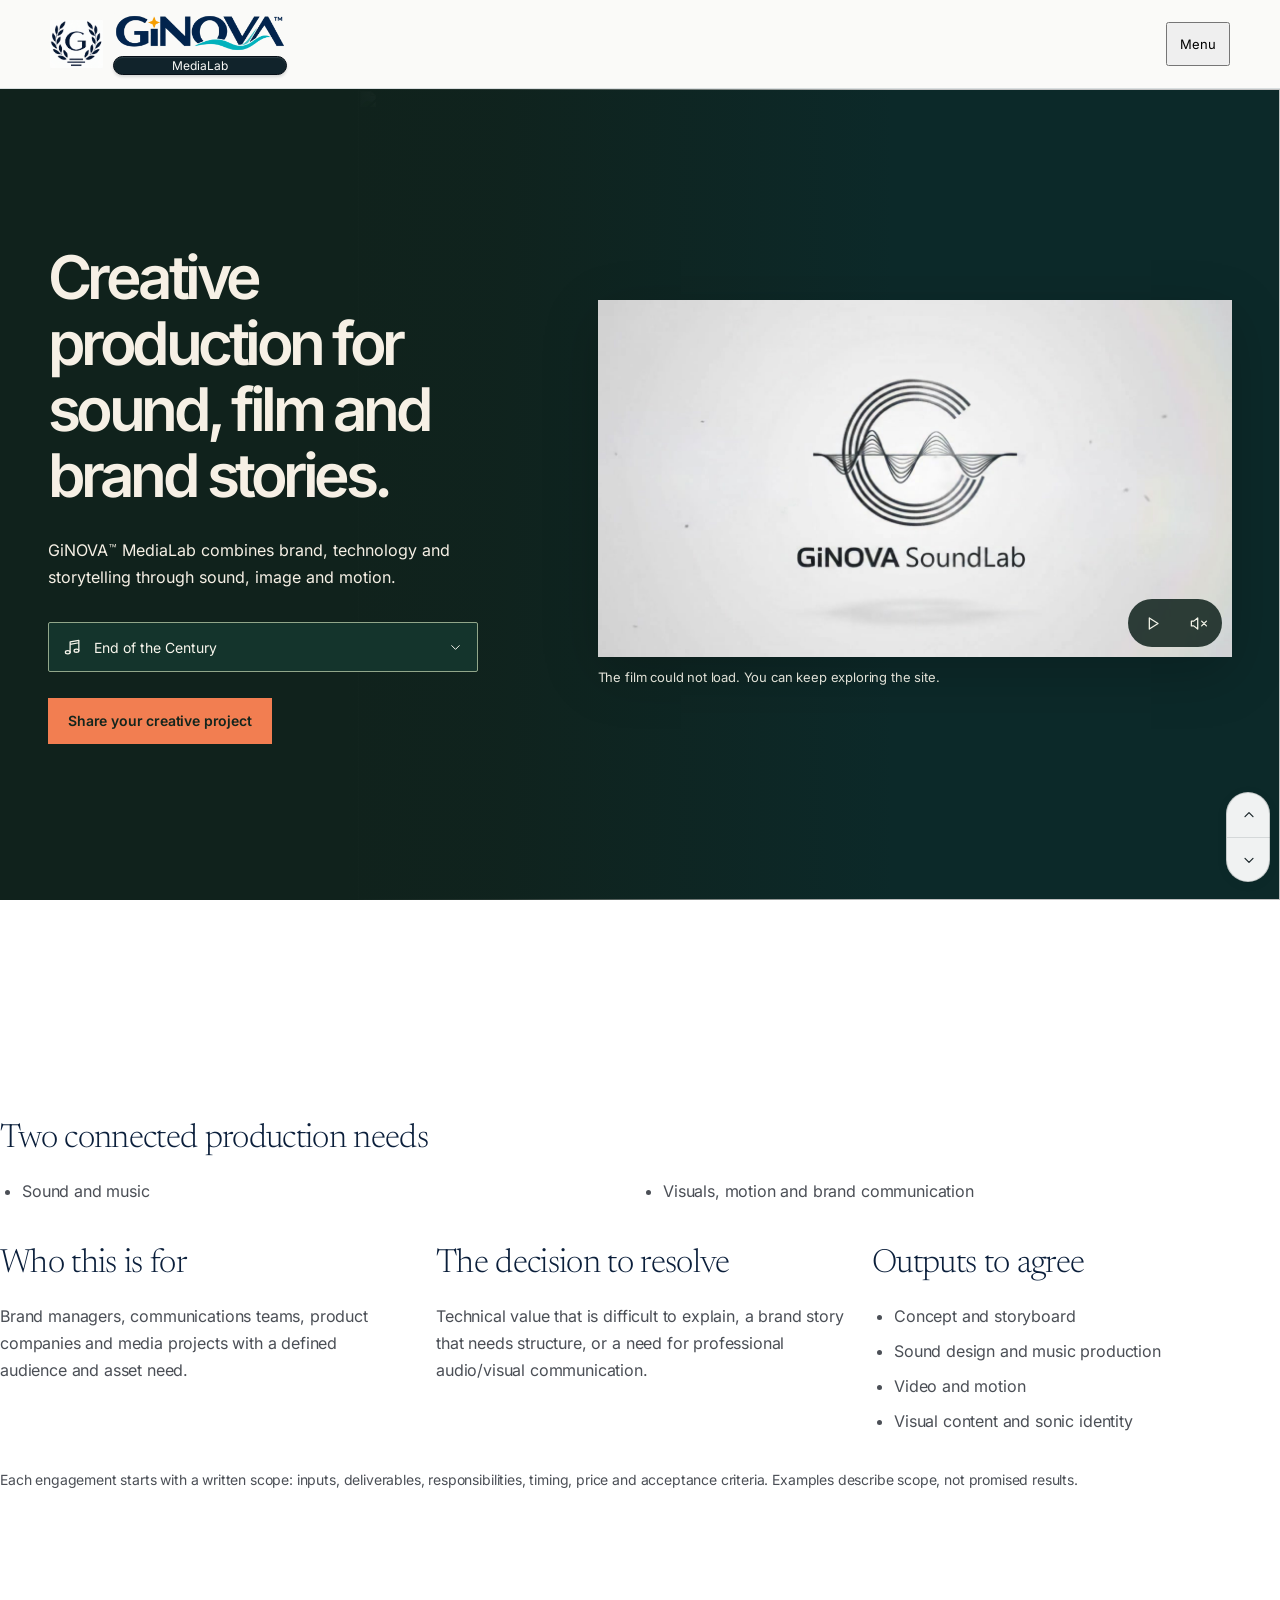
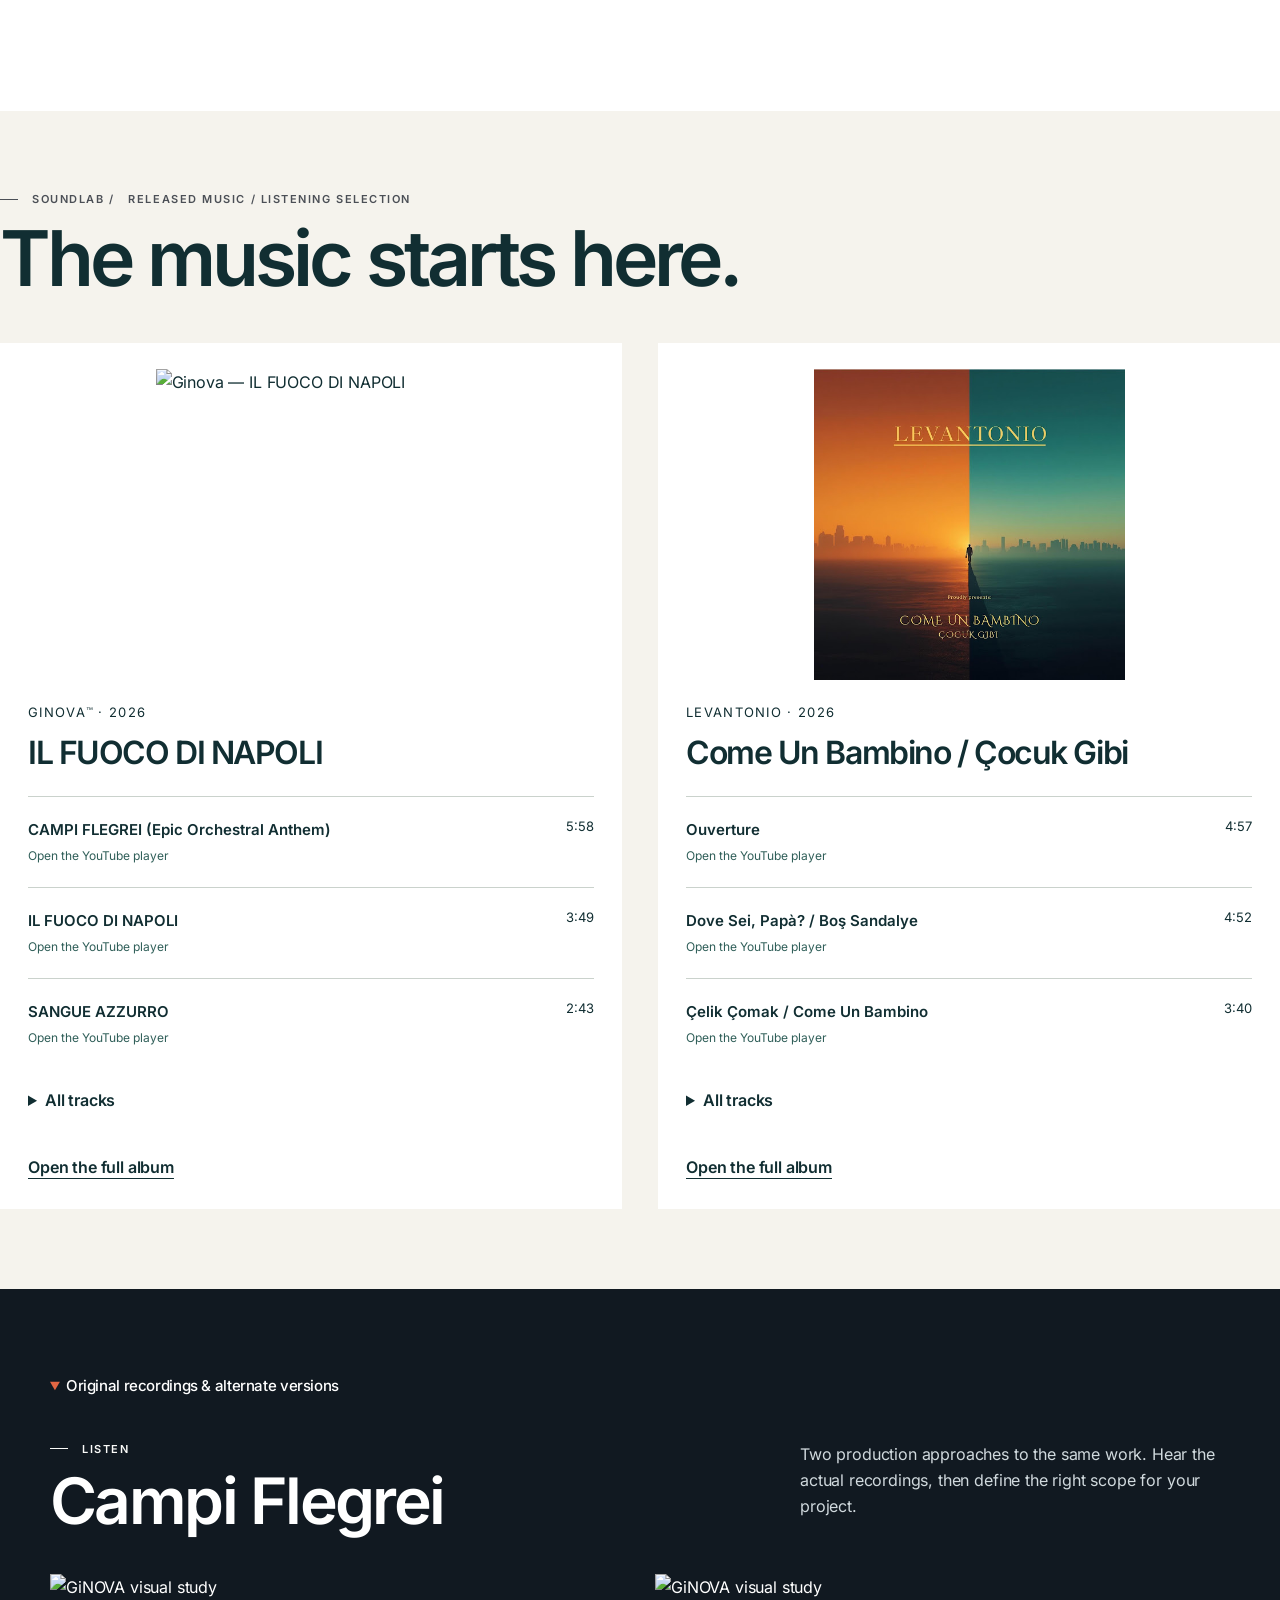
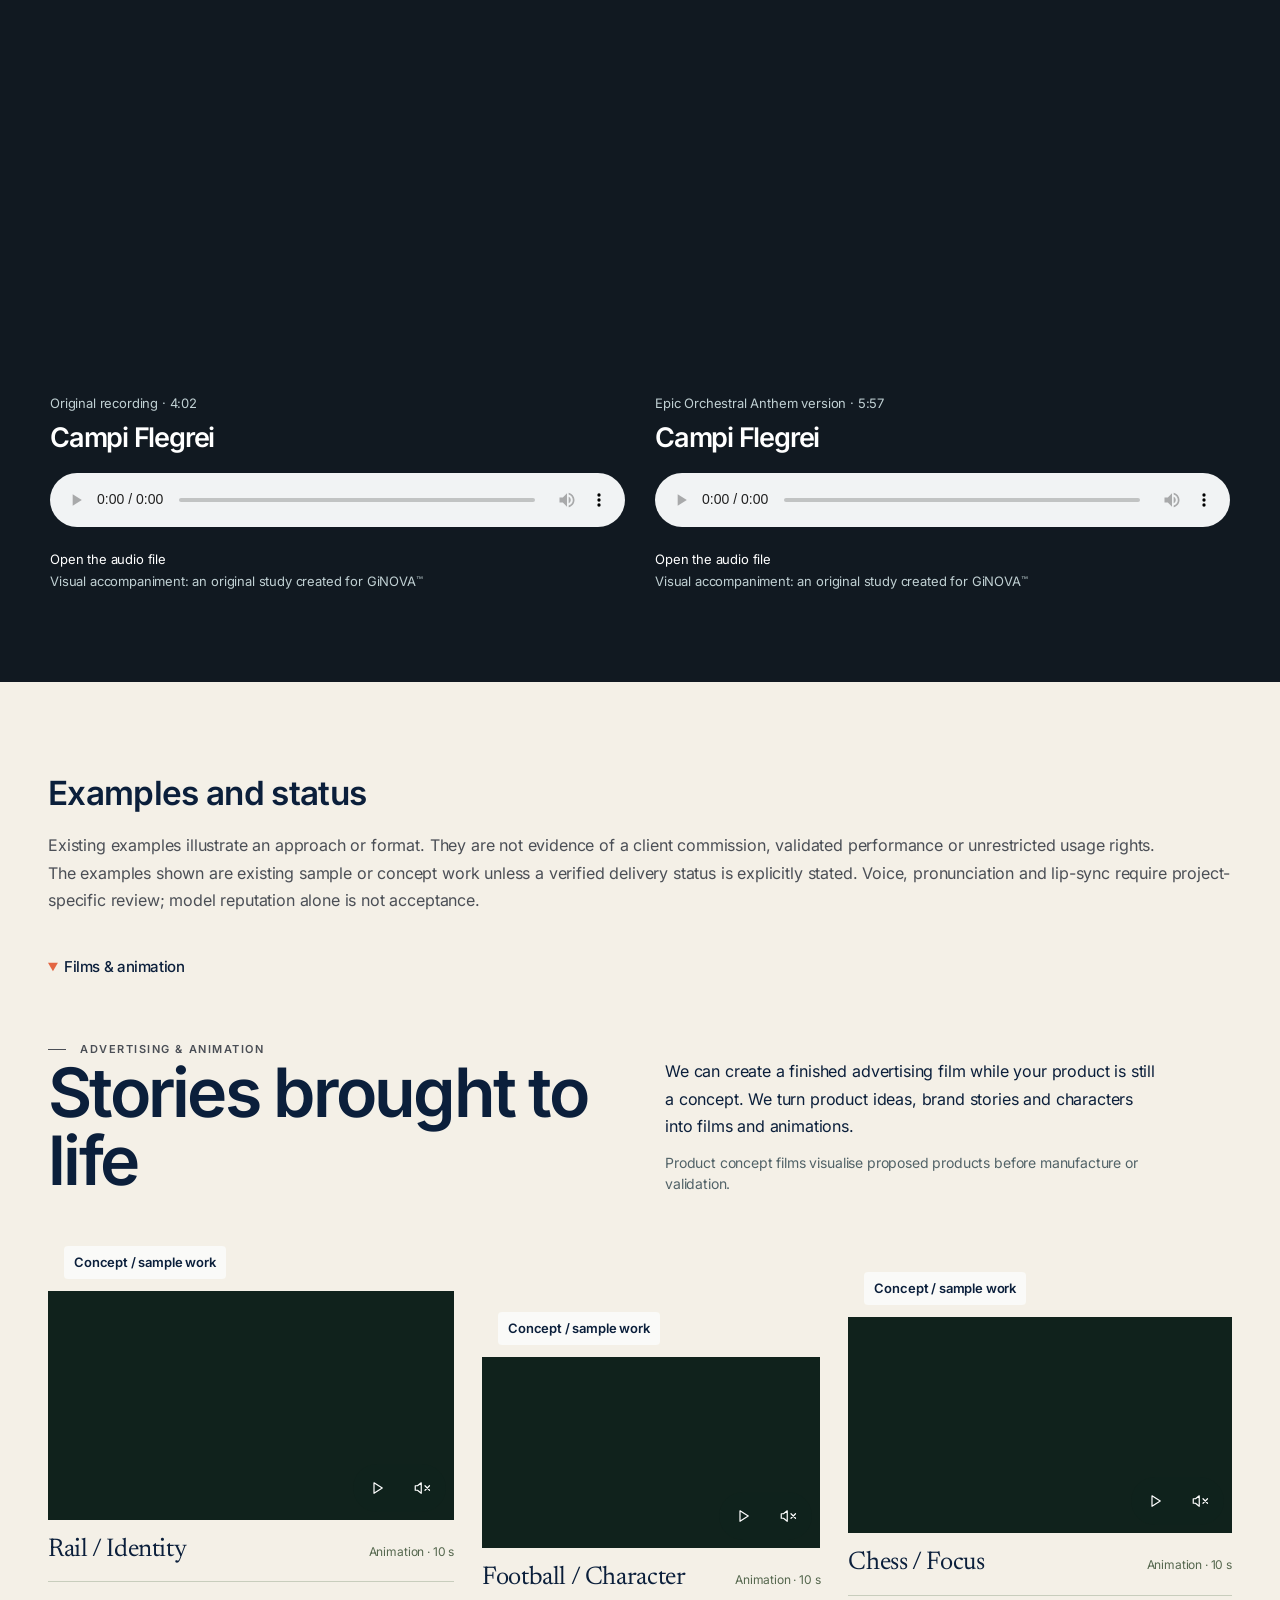
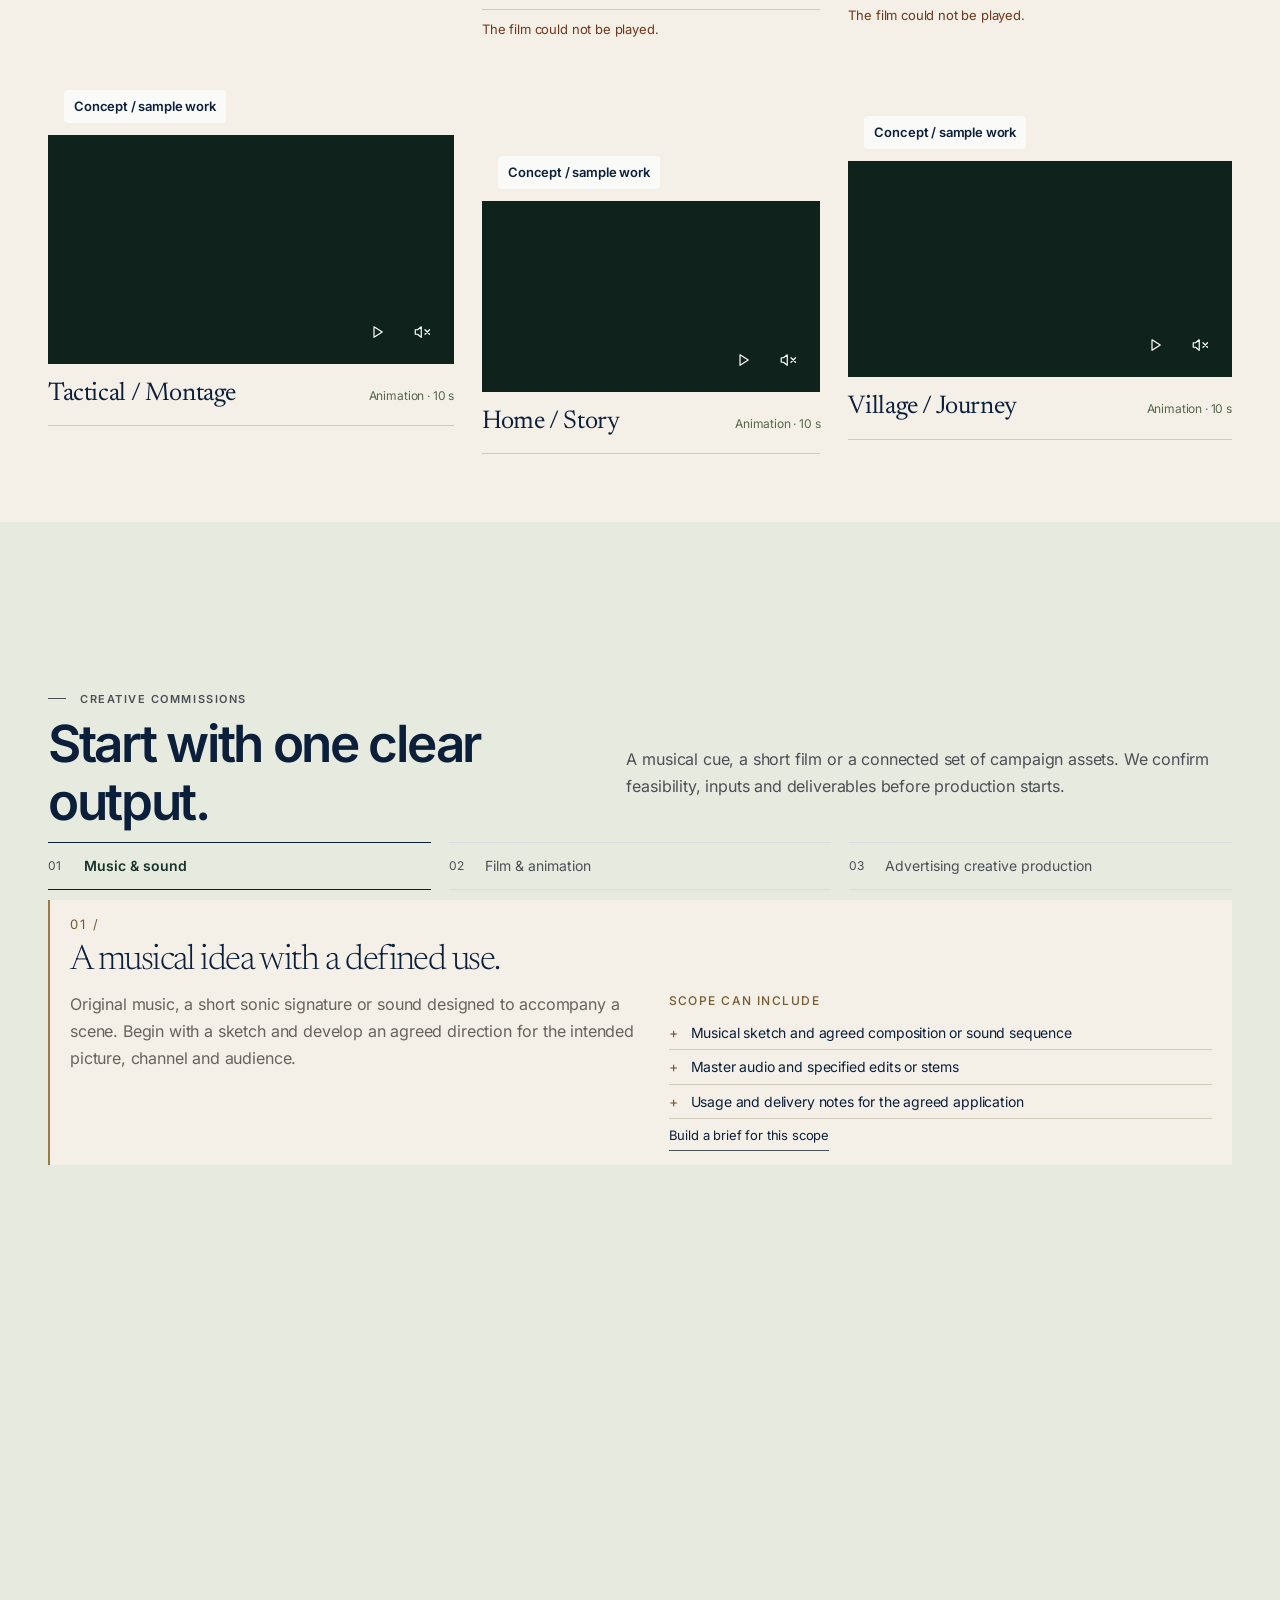
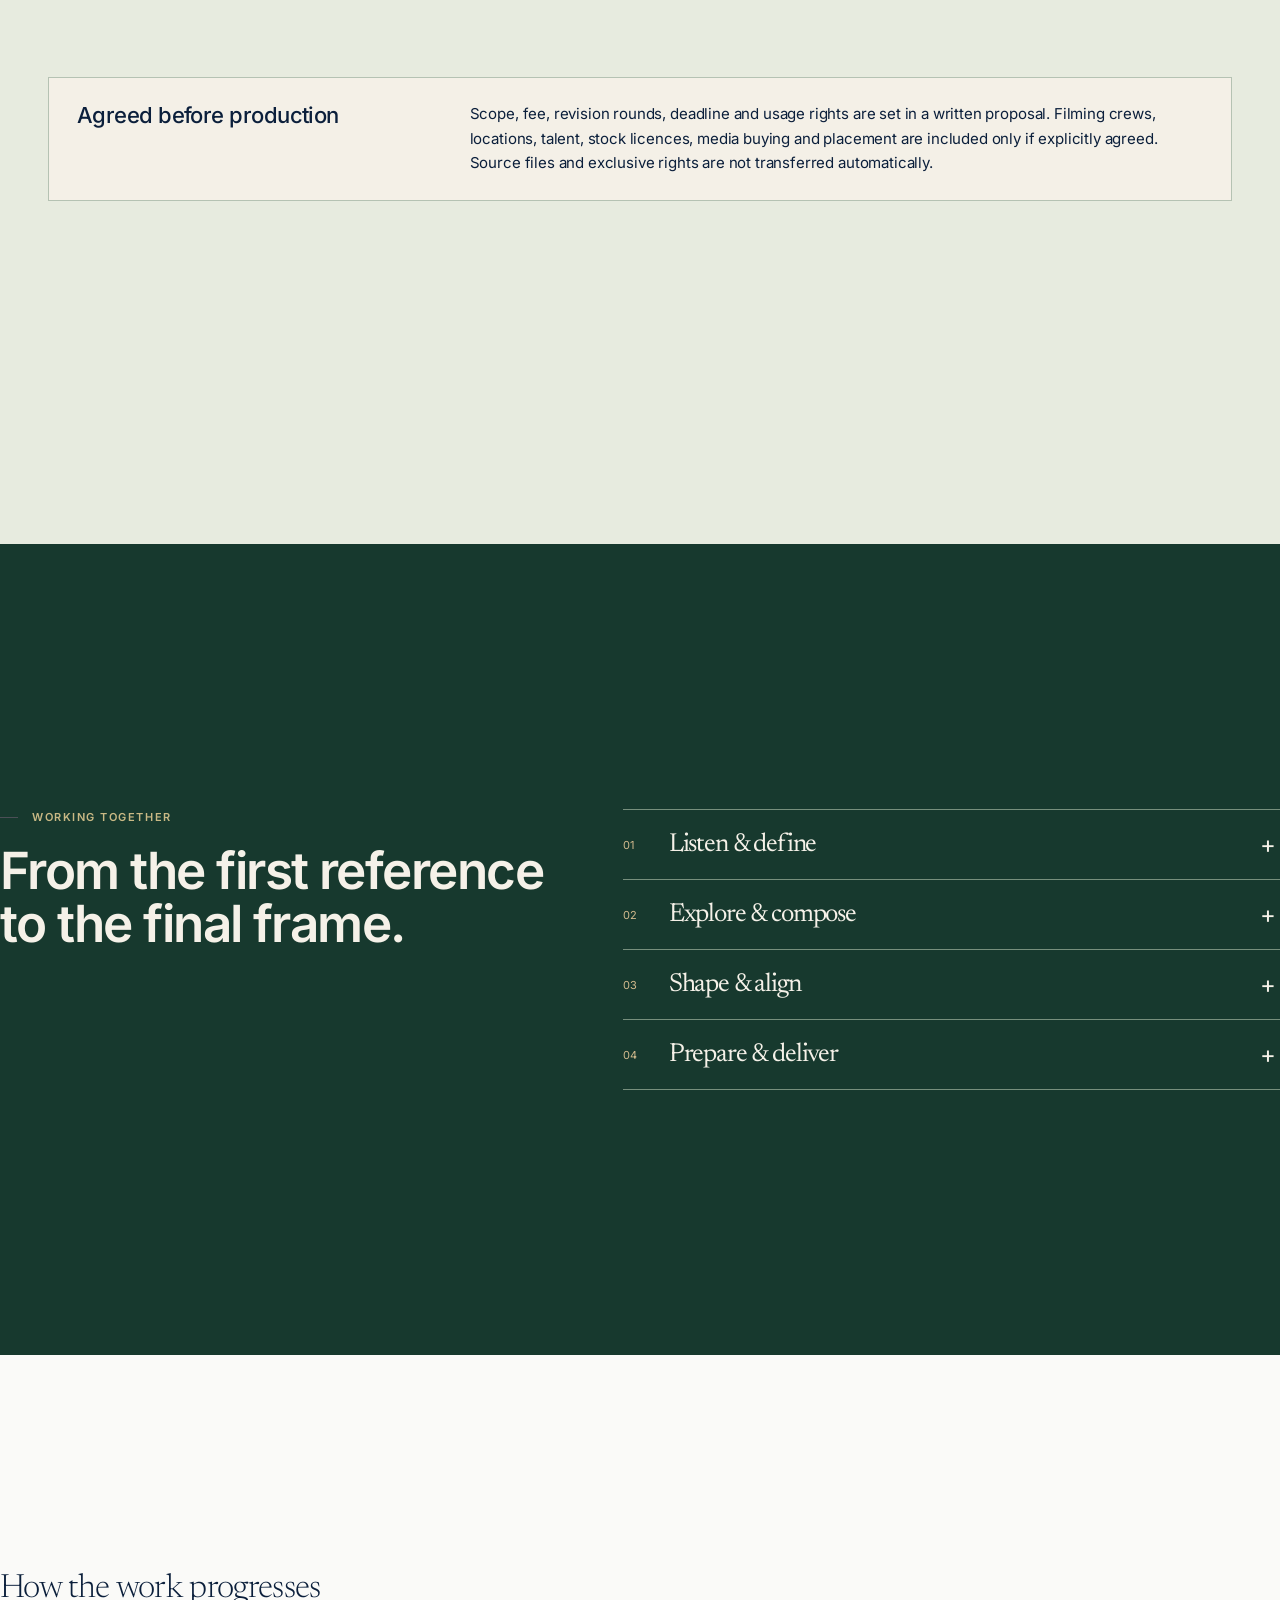
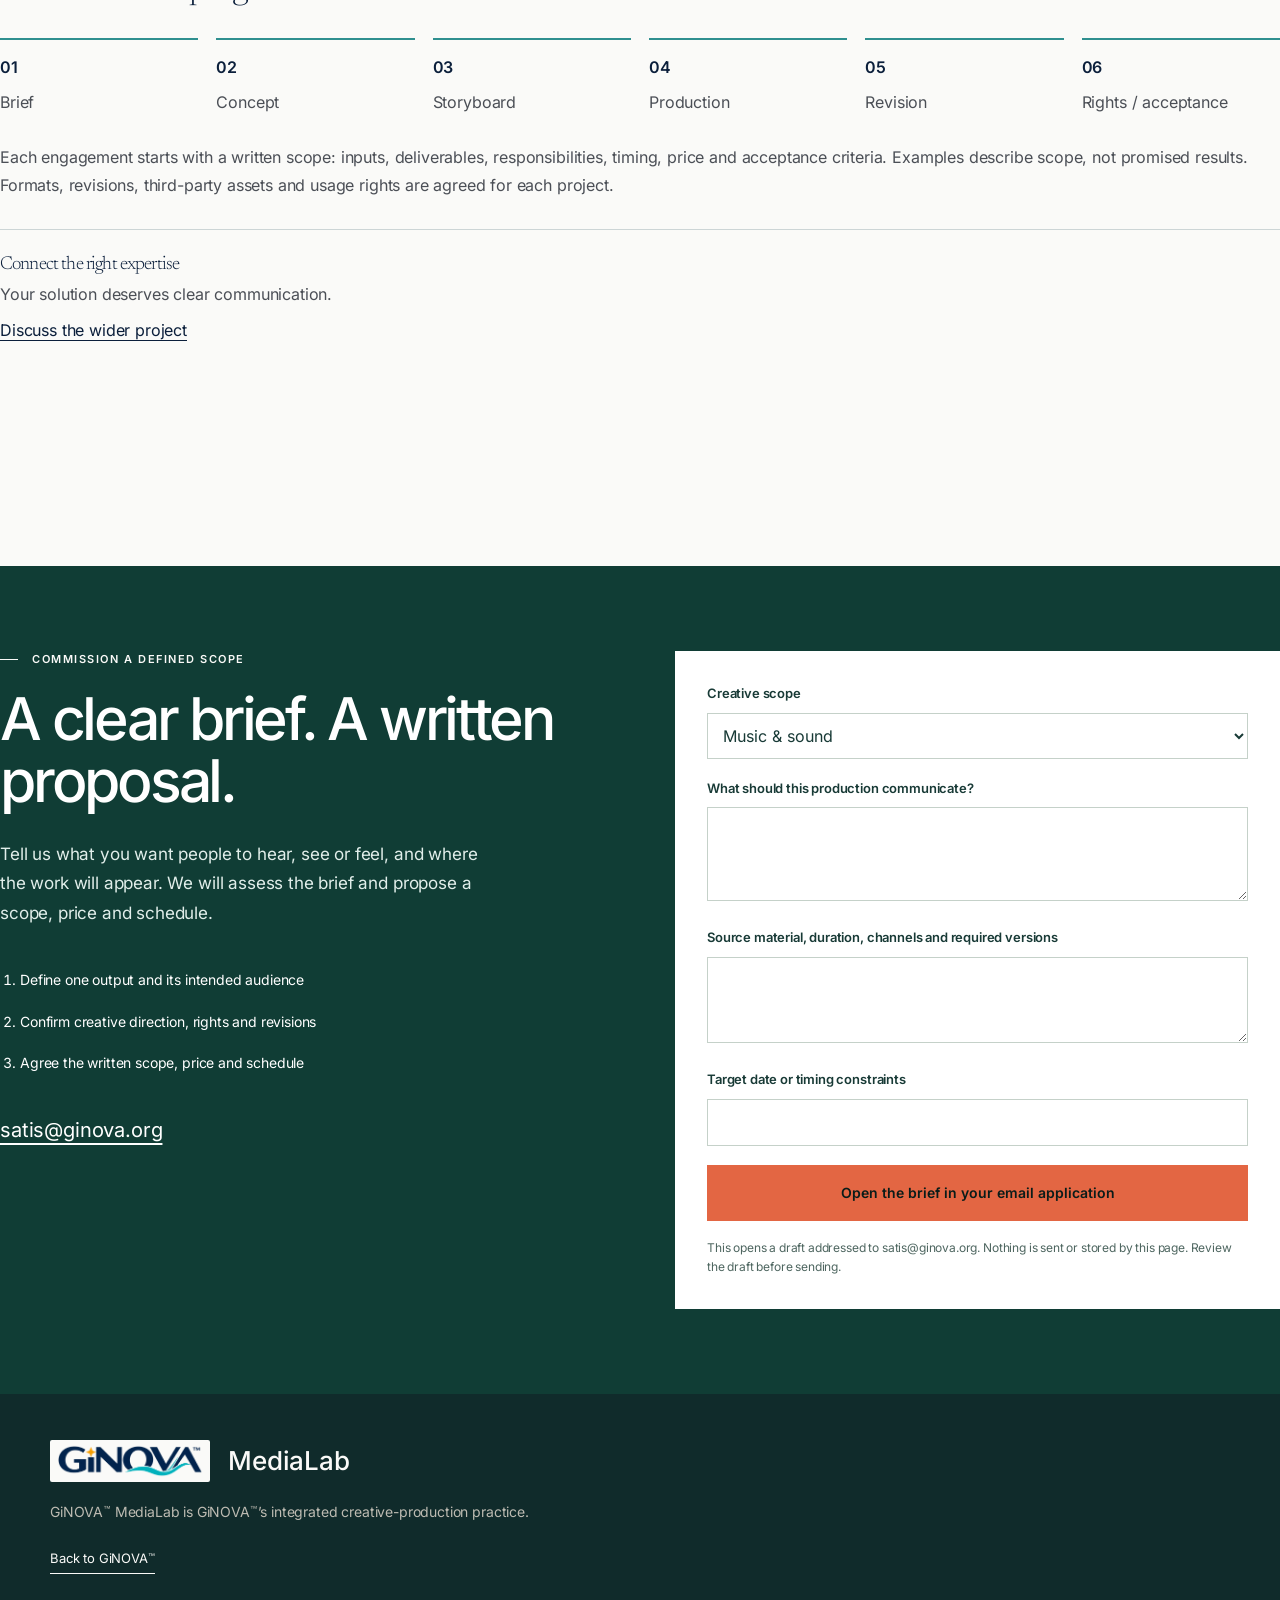
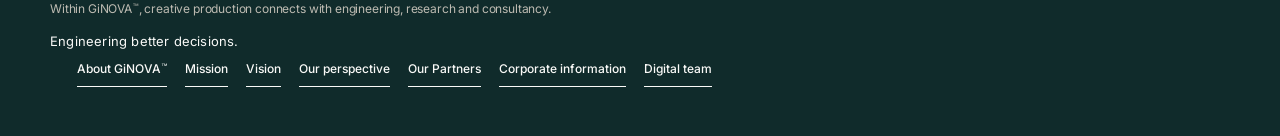
==== labs/medialab/index.html @ ac7d38fe "Add MediaLab labs/medialab" ====
<!doctype html>
<html lang="en"><head>

<meta charset="UTF-8">
<meta name="viewport" content="width=device-width, initial-scale=1.0">
<title>GiNOVA | Creative production for sound, film and brand stories.</title>
<meta name="description" content="GiNOVA MediaLab combines brand, technology and storytelling through sound, image and motion.">


<link rel="stylesheet" href="/assets/fonts/fonts.css">
<style>
:root{
  --ivory:#F3F0E8; --ink:#171817; --green:#17342C; --grey:#78756F;
  --stone:#D8D2C7; --bronze:#9A7A47;
  --serif:'Newsreader', Georgia, serif;
  --sans:'Inter', -apple-system, sans-serif;
  --maxw:1240px;
}
*{margin:0;padding:0;box-sizing:border-box}
html{scroll-behavior:smooth}
@media (prefers-reduced-motion: reduce){ html{scroll-behavior:auto} *,*::before,*::after{animation:none!important;transition:none!important} }
body{background:var(--ivory);color:var(--ink);font-family:var(--sans);font-size:16px;line-height:1.65;-webkit-font-smoothing:antialiased}
.wrap{max-width:var(--maxw);margin:0 auto;padding:0 6vw}
a{color:inherit;text-decoration:none}
::selection{background:var(--green);color:var(--ivory)}
.eyebrow{font-family:var(--sans);font-size:11px;letter-spacing:.22em;text-transform:uppercase;color:var(--bronze);font-weight:600;display:flex;align-items:center;gap:14px}
.eyebrow::before{content:"";width:28px;height:1px;background:var(--bronze)}
h1,h2,h3{font-family:var(--serif);font-weight:300;letter-spacing:-.01em}
h2{font-size:clamp(30px,4vw,46px);line-height:1.12;margin:18px 0 14px}
.lead{color:var(--grey);max-width:62ch;font-size:17px}
button{font-family:var(--sans);cursor:pointer}
:focus-visible{outline:2px solid var(--bronze);outline-offset:3px}
section{padding:104px 0}
@media(max-width:760px){section{padding:64px 0}}

/* header */
header{position:sticky;top:0;z-index:50;background:rgba(243,240,232,.92);backdrop-filter:blur(10px);border-bottom:1px solid var(--stone)}
.nav{display:flex;align-items:center;justify-content:space-between;height:76px}
.brand{display:flex;align-items:center;gap:14px}
.brand img{height:44px;width:auto}
.brand .bname{font-family:var(--serif);font-size:23px;font-weight:500;letter-spacing:.02em}
.brand .bdesc{font-size:10px;letter-spacing:.2em;text-transform:uppercase;color:var(--grey);display:block;margin-top:1px}
.navlinks{display:flex;gap:30px;align-items:center}
.navlinks a{font-size:13.5px;font-weight:450;color:var(--ink);letter-spacing:.01em;padding:4px 0;border-bottom:1px solid transparent;transition:border-color .2s}
.navlinks a:hover{border-color:var(--bronze)}
.langs{display:flex;gap:2px;border:1px solid var(--stone);border-radius:2px;overflow:hidden;margin-left:8px}
.langs button{font-size:11px;letter-spacing:.08em;padding:6px 9px;background:transparent;border:none;color:var(--grey)}
.langs button[aria-pressed="true"]{background:var(--green);color:var(--ivory)}
.cta{background:var(--green);color:var(--ivory);border:none;padding:12px 22px;font-size:13.5px;font-weight:500;letter-spacing:.02em;border-radius:2px;transition:background .2s}
.cta:hover{background:#0f241e}
.cta.ghost{background:transparent;color:var(--ink);border:1px solid var(--ink)}
.cta.ghost:hover{background:var(--ink);color:var(--ivory)}
@media(max-width:1080px){.navlinks a{display:none}.navlinks .langs button{display:block}}

/* hero */
.hero{padding:110px 0 120px}
.hero .wrap{display:grid;grid-template-columns:minmax(0,7fr) minmax(0,5fr);gap:6vw;align-items:center}
.hero h1{font-size:clamp(44px,6vw,78px);line-height:1.04;font-weight:250}
.hero h1 em{font-style:italic;font-weight:300;color:var(--green)}
.hero .lead{margin:26px 0 38px}
.heroctas{display:flex;gap:14px;flex-wrap:wrap}
.field-wrap{position:relative}
.field-wrap svg{width:100%;height:auto;display:block}
.fcap{font-size:11px;letter-spacing:.14em;text-transform:uppercase;color:var(--grey);margin-top:16px;text-align:right}
@media(max-width:900px){.hero .wrap{grid-template-columns:1fr}.field-wrap{max-width:440px}}

/* situations */
.situ{border-top:1px solid var(--stone)}
.chips{display:flex;flex-wrap:wrap;gap:10px;margin:34px 0 0}
.chip{border:1px solid var(--stone);background:transparent;color:var(--ink);padding:11px 18px;font-size:13.5px;border-radius:2px;transition:all .2s}
.chip:hover{border-color:var(--green)}
.chip[aria-pressed="true"]{background:var(--green);color:var(--ivory);border-color:var(--green)}
.situ-panel{margin-top:44px;border:1px solid var(--stone);background:#fbf9f4;padding:44px 46px;display:none;grid-template-columns:repeat(2,1fr);gap:36px 56px;border-radius:2px}
.situ-panel.open{display:grid}
.sp-item .k{font-size:11px;letter-spacing:.18em;text-transform:uppercase;color:var(--bronze);font-weight:600;margin-bottom:8px}
.sp-item .v{font-family:var(--serif);font-size:19px;line-height:1.4;font-weight:400}
.sp-foot{grid-column:1/-1;display:flex;justify-content:space-between;align-items:center;border-top:1px solid var(--stone);padding-top:26px;gap:20px;flex-wrap:wrap}
.sp-sku{font-size:13px;color:var(--grey)}
.sp-sku strong{color:var(--ink);font-weight:600}
@media(max-width:760px){.situ-panel{grid-template-columns:1fr;padding:30px}}

/* decision path */
.path-sec{background:var(--green);color:var(--ivory)}
.path-sec .eyebrow{color:var(--stone)}
.path-sec .eyebrow::before{background:var(--bronze)}
.path-sec .lead{color:#b9c3bd}
.path-track{margin:70px 0 0;position:relative}
.path-line{position:absolute;top:9px;left:0;right:0;height:1px;background:rgba(243,240,232,.25)}
.path-line-fill{position:absolute;top:9px;left:0;height:1px;background:var(--bronze);width:0;transition:width .5s ease}
.path-nodes{display:flex;justify-content:space-between;position:relative}
.pnode{background:none;border:none;display:flex;flex-direction:column;align-items:center;gap:14px;color:var(--stone);flex:1}
.pnode .dot{width:19px;height:19px;border-radius:50%;border:1px solid rgba(243,240,232,.5);background:var(--green);transition:all .25s;position:relative}
.pnode[aria-pressed="true"] .dot{background:var(--bronze);border-color:var(--bronze);box-shadow:0 0 0 6px rgba(154,122,71,.18)}
.pnode .plabel{font-size:12px;letter-spacing:.06em;text-align:center}
.pnode[aria-pressed="true"] .plabel{color:var(--ivory)}
.path-detail{margin-top:56px;min-height:130px;max-width:720px}
.path-detail .pd-title{font-family:var(--serif);font-size:30px;font-weight:300;margin-bottom:12px}
.path-detail .pd-title span{color:var(--bronze);font-size:15px;font-family:var(--sans);letter-spacing:.15em;vertical-align:middle;margin-right:16px}
.path-detail p{color:#c6cec9;max-width:60ch}
@media(max-width:860px){
 .path-nodes{flex-direction:column;align-items:flex-start;gap:4px}
 .path-line,.path-line-fill{display:none}
 .pnode{flex-direction:row;padding:8px 0}
 .pnode .plabel{text-align:left}
}

/* products */
.prods{display:grid;grid-template-columns:repeat(2,1fr);gap:1px;background:var(--stone);border:1px solid var(--stone);margin-top:54px}
.prod{background:var(--ivory);padding:46px 44px;display:flex;flex-direction:column;gap:14px;transition:background .25s}
.prod:hover{background:#fbf9f4}
.prod .sku{font-size:11px;letter-spacing:.2em;color:var(--bronze);font-weight:600}
.prod h3{font-size:27px;font-weight:350;line-height:1.2}
.prod p{color:var(--grey);font-size:15px;flex:1}
.prod a{font-size:13px;font-weight:500;letter-spacing:.04em;border-bottom:1px solid var(--bronze);width:max-content;padding-bottom:2px}
@media(max-width:760px){.prods{grid-template-columns:1fr}}

/* evidence + compare */
.split{display:grid;grid-template-columns:5fr 7fr;gap:6vw;align-items:start}
@media(max-width:860px){.split{grid-template-columns:1fr}}
.evlist{display:grid;gap:0;margin-top:10px}
.evrow{display:grid;grid-template-columns:44px 1fr;gap:18px;padding:20px 0;border-bottom:1px solid var(--stone);align-items:baseline}
.evrow .n{font-family:var(--serif);font-style:italic;color:var(--bronze);font-size:19px}
.evrow .t{font-weight:500;font-size:15px}
.evrow .d{color:var(--grey);font-size:14px;margin-top:3px}

.cmp{background:#EDE9DF;border-top:1px solid var(--stone);border-bottom:1px solid var(--stone)}
.cmp-grid{display:grid;grid-template-columns:1fr 1fr;gap:1px;background:var(--stone);border:1px solid var(--stone);margin-top:54px}
.cmp-col{background:var(--ivory);padding:44px}
.cmp-col.g{background:var(--green);color:var(--ivory)}
.cmp-col h3{font-size:22px;font-weight:400;margin-bottom:22px}
.cmp-col ul{list-style:none}
.cmp-col li{padding:11px 0;border-bottom:1px solid var(--stone);font-size:14.5px;color:var(--grey)}
.cmp-col.g li{border-color:rgba(243,240,232,.15);color:#c6cec9}
.cmp-col li:last-child{border:none}
@media(max-width:760px){.cmp-grid{grid-template-columns:1fr}}

/* founder */
.founder .split{align-items:center}
.fcard{border:1px solid var(--stone);padding:44px;background:#fbf9f4;border-radius:2px}
.fcard .fname{font-family:var(--serif);font-size:30px;font-weight:350}
.fcard .frole{color:var(--bronze);font-size:12px;letter-spacing:.18em;text-transform:uppercase;font-weight:600;margin:6px 0 22px}
.fcard .fline{font-size:14px;color:var(--grey);padding:9px 0;border-top:1px solid var(--stone)}
.fcard .fline strong{color:var(--ink);font-weight:500}

/* intake */
.start{background:var(--ivory)}
.intake{margin-top:50px;border:1px solid var(--stone);background:#fbf9f4;border-radius:2px;overflow:hidden}
.intake-head{display:flex;justify-content:space-between;align-items:center;padding:22px 40px;border-bottom:1px solid var(--stone);flex-wrap:wrap;gap:10px}
.steps{display:flex;gap:26px}
.step{font-size:12px;letter-spacing:.1em;color:var(--grey);display:flex;gap:9px;align-items:center}
.step .sn{width:22px;height:22px;border:1px solid var(--stone);border-radius:50%;display:grid;place-items:center;font-size:11px}
.step.on{color:var(--ink)}
.step.on .sn{background:var(--green);color:var(--ivory);border-color:var(--green)}
.intake-body{padding:40px}
.fgrid{display:grid;grid-template-columns:1fr 1fr;gap:22px 26px}
.fitem{display:flex;flex-direction:column;gap:7px}
.fitem.full{grid-column:1/-1}
.fitem label{font-size:12px;letter-spacing:.08em;font-weight:500;color:var(--ink)}
.fitem input,.fitem select,.fitem textarea{font-family:var(--sans);font-size:14.5px;padding:12px 14px;border:1px solid var(--stone);background:var(--ivory);border-radius:2px;color:var(--ink)}
.fitem textarea{min-height:96px;resize:vertical}
.fitem input:focus,.fitem select:focus,.fitem textarea:focus{outline:none;border-color:var(--green)}
.fnote{grid-column:1/-1;font-size:12.5px;color:var(--grey);border-left:2px solid var(--bronze);padding-left:14px}
.intake-foot{display:flex;justify-content:space-between;align-items:center;padding:24px 40px;border-top:1px solid var(--stone);gap:12px;flex-wrap:wrap}
.snap{padding:56px 46px;text-align:left;display:none}
.snap.open{display:block}
.snap .ref{font-size:11px;letter-spacing:.2em;color:var(--bronze);font-weight:600;text-transform:uppercase}
.snap h3{font-family:var(--serif);font-size:32px;font-weight:300;margin:14px 0 8px}
.snap p{color:var(--grey);max-width:60ch}
.snapgrid{display:grid;grid-template-columns:repeat(3,1fr);gap:1px;background:var(--stone);border:1px solid var(--stone);margin:34px 0}
.snapcell{background:var(--ivory);padding:20px}
.snapcell .k{font-size:10.5px;letter-spacing:.16em;text-transform:uppercase;color:var(--grey);margin-bottom:6px}
.snapcell .v{font-family:var(--serif);font-size:18px}
@media(max-width:760px){.fgrid{grid-template-columns:1fr}.snapgrid{grid-template-columns:1fr}.intake-body,.intake-head,.intake-foot{padding-left:22px;padding-right:22px}}

/* footer */
footer{background:var(--green);color:var(--ivory);padding:78px 0 44px}
.fgridft{display:grid;grid-template-columns:2fr 1fr 1fr 1fr;gap:48px}
footer .brand img{height:56px;opacity:.95}
footer .motto{font-family:var(--serif);font-style:italic;font-size:16px;color:#b9c3bd;margin-top:18px}
footer h4{font-size:11px;letter-spacing:.2em;text-transform:uppercase;color:var(--bronze);margin-bottom:16px;font-weight:600}
footer ul{list-style:none}
footer li{margin:9px 0}
footer li a{font-size:13.5px;color:#c6cec9;transition:color .2s}
footer li a:hover{color:var(--ivory)}
.fbottom{border-top:1px solid rgba(243,240,232,.15);margin-top:60px;padding-top:24px;display:flex;justify-content:space-between;font-size:12px;color:#8fa098;flex-wrap:wrap;gap:10px}
@media(max-width:860px){.fgridft{grid-template-columns:1fr 1fr}}

/* reveal */
.rv{opacity:0;transform:translateY(14px);transition:opacity .6s ease,transform .6s ease}
.rv.in{opacity:1;transform:none}

/* October evolution: retains July identity and decision content */
:root{--maxw:1440px;--grey:#66635D}
section{scroll-margin-top:92px}.eyebrow{font-size:12px}.brand .bdesc{font-size:11px;letter-spacing:.12em}.brand img{height:48px}.navlinks{gap:22px}.navlinks a{font-size:14px}.langs button{font-size:12px;min-width:38px;min-height:36px}.menu-toggle{display:none}.skip{position:absolute;left:18px;top:-80px;background:var(--green);color:var(--ivory);padding:12px;z-index:90}.skip:focus{top:12px}.corporate-hero{padding:50px 0 0}.hero-top{display:flex;justify-content:space-between;gap:24px;align-items:center}.review-label{font-size:12px;color:var(--grey)}.corporate-intro{display:grid;grid-template-columns:1.1fr 1fr;align-items:end;gap:8vw;margin:52px 0 64px}.corporate-intro h1{font-size:clamp(50px,5.4vw,83px);font-weight:300;line-height:1.02}.corporate-intro h1 em{color:var(--green)}.corporate-intro .lead{font-size:18px;max-width:47ch}.text-link{display:inline-block;margin-top:25px;border-bottom:1px solid var(--bronze);padding-bottom:4px;font-size:14px}.text-link:after{content:none}.branch-label{font-size:12px;letter-spacing:.12em;text-transform:uppercase;color:var(--grey);margin-bottom:18px}.branches{display:grid;grid-template-columns:1fr 1fr;gap:18px}.branch{position:relative;padding:38px 40px 28px;display:flex;flex-direction:column;overflow:hidden;min-height:490px;border:1px solid var(--green);transition:transform .25s}.branch:hover{transform:translateY(-4px)}.branch-number{font-size:13px;letter-spacing:.1em;color:var(--bronze)}.branch h2{font-size:clamp(35px,3.4vw,49px);position:relative;z-index:1;margin:22px 0 28px;line-height:1.06}.branch h2 em{font-weight:300}.branch-illustration{position:absolute;right:-15px;top:12px;width:50%;height:225px;opacity:.58;pointer-events:none}.branch-illustration svg{height:100%;width:100%}.branch-statement{position:relative;max-width:32ch;font-family:var(--serif);font-size:24px;line-height:1.28;margin-top:22px}.branch-body{font-size:14px;line-height:1.6;max-width:50ch;color:var(--grey);margin:14px 0 28px}.branch-link{display:flex;justify-content:space-between;align-items:center;border-top:1px solid var(--stone);padding-top:20px;font-size:14px;margin-top:auto}.branch-link>span:last-child{font-size:24px}.branch-labs{background:var(--green);color:var(--ivory)}.branch-labs .branch-body{color:#C8D1CC}.branch-labs .branch-number{color:#C4A976}.branch-labs .branch-link{border-color:#61736B}.branch-labs .branch-illustration{color:#C4A976;opacity:.8}.engineering{padding:78px 0 84px}.eng-intro{display:grid;grid-template-columns:1.2fr 1fr;align-items:center;gap:8vw}.eng-intro h2{font-size:38px}.engineering-grid{display:grid;grid-template-columns:1.15fr 1fr 1fr;gap:32px;margin-top:42px;border-top:1px solid var(--stone);padding-top:26px}.engineering-grid article{padding-right:20px}.engineering-grid h3{font-size:25px;line-height:1.15;margin:12px 0}.engineering-grid p{font-size:15px;color:var(--grey)}.item-index{font-size:12px;color:var(--bronze)}.labs-detail{background:#EAE5DA;border-top:1px solid var(--stone);border-bottom:1px solid var(--stone)}.labs-intro{display:grid;grid-template-columns:1fr 1fr;align-items:center;gap:8vw}.labs-intro h2{font-size:46px}.labs-grid{display:grid;grid-template-columns:repeat(3,1fr);gap:30px;margin-top:42px}.labs-grid article{border-top:1px solid #BDB5A6;padding-top:25px}.labs-grid h3{font-size:26px;line-height:1.2;margin:12px 0}.labs-grid p:not(.status){font-size:15px;color:var(--grey)}.status{font-size:12px;color:#6E5937;letter-spacing:.06em}.lab-mark{height:120px;display:flex;align-items:center;justify-content:center;margin-bottom:25px;position:relative;overflow:hidden;background:#F0ECE3}.mark-rd span{border:1px solid var(--bronze);border-radius:100%;width:80px;height:80px;margin:-12px}.mark-rd span:nth-child(2){width:104px;height:104px;border-color:var(--green)}.mark-sound{gap:5px}.mark-sound i{display:block;width:2px;height:calc(18px + (var(--i) * 7px));max-height:84px;background:var(--green);transform:scaleY(.75)}.mark-sound i:nth-child(3n){height:42px;background:var(--bronze)}.mark-sound i:nth-child(2n){height:64px}.mark-vision span{width:88px;height:66px;border:1px solid var(--green);position:absolute;transform:translateX(-30px) rotate(-8deg)}.mark-vision span:nth-child(2){transform:translateX(0) rotate(0);border-color:var(--bronze);background:#F0ECE3}.mark-vision span:nth-child(3){transform:translateX(30px) rotate(8deg)}.decision-intro{padding:92px 0}.decision-intro h1{font-size:62px}.decision-intro .field-wrap{max-width:390px}.contact-wrap{display:grid;grid-template-columns:1.2fr 1fr;gap:8vw;align-items:center}.contact-card{padding:35px;border:1px solid var(--stone);background:#fbf9f4}.contact-card strong{font-family:var(--serif);font-size:30px;font-weight:400;display:block;margin:15px 0}.contact-note{font-size:14px;color:var(--grey)}.draft-info{margin-top:38px;border-top:1px solid #4A4A46;padding-top:20px;font-size:14px;color:#C9C7BF}.draft-info p{max-width:65ch;margin-top:15px}.rv{opacity:1!important;transform:none!important}.prod p{font-size:16px}.fcard .frole,.sp-item .k,.prod .sku,.evrow .d,.pnode .plabel{font-size:14px}.fcap{font-size:12px}.fcard .fname{font-size:32px}.fcard .fline{font-size:15px}.nav .cta{display:inline-block}.fbottom span{font-size:12px}
@media(max-width:1100px){.navlinks{gap:16px}.brand .bdesc{max-width:170px;letter-spacing:.02em}.navlinks a{display:none}.navlinks .langs button{display:block}.menu-toggle{display:block;background:none;border:1px solid var(--stone);padding:9px 13px;font-size:14px;margin-left:auto;margin-right:16px}.nav.menu-open .navlinks{position:absolute;top:76px;left:0;right:0;background:var(--ivory);padding:24px 6vw;display:flex;flex-wrap:wrap;border-bottom:1px solid var(--stone);box-shadow:0 12px 15px #1718170a}.nav.menu-open .navlinks a{display:block}.nav.menu-open .navlinks .langs{margin-left:auto}.branch{padding:30px}.branch-illustration{opacity:.3;right:-40px}.eng-intro h2{font-size:34px}}
@media(max-width:760px){.nav{height:76px}.brand{gap:8px}.brand img{height:40px}.brand .bname{font-size:21px}.brand .bdesc{font-size:10px;max-width:138px}.navlinks .cta{display:none}.navlinks .langs{display:none}.nav.menu-open .navlinks .langs{display:flex}.menu-toggle{margin-right:0;font-size:13px}.corporate-hero{padding-top:30px}.hero-top{display:block}.hero-top .eyebrow{font-size:11px;letter-spacing:.09em}.review-label{display:block;margin-top:10px;font-size:12px}.corporate-intro{grid-template-columns:1fr;margin:35px 0 40px;gap:24px}.corporate-intro h1{font-size:53px}.corporate-intro .lead{font-size:17px}.branch-label{font-size:11px;letter-spacing:.07em}.branches{grid-template-columns:1fr;gap:14px}.branch{min-height:415px;padding:28px}.branch h2{font-size:40px;margin-top:17px}.branch-illustration{width:47%;right:0;top:10px;height:190px}.branch-statement{font-size:23px;max-width:25ch;margin-top:15px}.branch-body{font-size:15px}.eng-intro,.labs-intro,.contact-wrap{grid-template-columns:1fr;gap:20px}.engineering{padding:56px 0}.engineering-grid,.labs-grid{grid-template-columns:1fr;gap:26px}.engineering-grid{margin-top:28px}.engineering-grid article{padding:0 0 24px;border-bottom:1px solid var(--stone)}.engineering-grid h3{font-size:27px}.engineering-grid p,.labs-grid p:not(.status){font-size:16px}.labs-intro h2{font-size:40px}.labs-grid{margin-top:28px}.lab-mark{height:150px}.decision-intro{padding:64px 0}.decision-intro h1{font-size:48px}.decision-intro .field-wrap{display:none}.contact-card{padding:25px}.contact-card strong{font-size:27px}.path-detail .pd-title{font-size:26px}.cmp-col{padding:26px}.fcard{padding:28px}.hero .lead{margin:22px 0}.brand .bdesc{line-height:1.25}.eyebrow{letter-spacing:.13em}}
@media(prefers-reduced-motion:reduce){.branch:hover{transform:none}}
</style>

<style>
.sl-hero{background:var(--green);color:var(--ivory);padding:40px 0 28px;overflow:hidden}.sl-kicker{display:flex;align-items:center;justify-content:space-between;gap:20px}.sl-hero .eyebrow,.sl-hero .review-label{color:#CBB995}.sl-hero-grid{display:grid;grid-template-columns:1.15fr 1fr;gap:20px;align-items:center;margin-top:50px}.sl-word{font-size:15px;letter-spacing:.14em;margin-bottom:24px}.sl-hero h1{font-size:clamp(48px,5.1vw,76px);line-height:1.06;letter-spacing:-.025em;max-width:12ch}.sl-hero h1 em{color:#CFBA90;font-weight:300}.sl-hero .lead{color:#CED6CF;font-size:18px;margin:28px 0 30px;max-width:48ch}.sl-hero .cta{background:var(--ivory);color:var(--green);font-size:14px}.sl-quiet{font-size:14px;padding:12px 0;border-bottom:1px solid #86988E}.sl-art{color:#CCB88F;position:relative;margin:0 -60px 0 -40px}.sl-art svg{width:100%;display:block}.sl-art figcaption{text-align:center;font-size:12px;letter-spacing:.06em;color:#B6C3B9;margin-top:15px}.sl-disciplines{display:flex;gap:24px;align-items:center;margin-top:65px;border-top:1px solid #567266;padding-top:25px;font-size:12px;letter-spacing:.24em;color:#BFCBC1}.sl-disciplines i{width:30px;height:1px;background:#9A7A47}.sl-section-head{display:grid;grid-template-columns:1fr 1fr;gap:7vw;align-items:center;margin-bottom:44px}.sl-section-head h2{font-size:48px}.sl-format-grid{display:grid;grid-template-columns:4fr 7fr;gap:60px}.sl-tabs{display:flex;flex-direction:column;gap:0}.sl-tabs button{display:flex;align-items:center;gap:20px;text-align:left;border:0;border-top:1px solid var(--stone);padding:24px 4px;background:transparent;color:var(--grey);font-size:16px}.sl-tabs button:last-child{border-bottom:1px solid var(--stone)}.sl-tabs button>span:last-child{margin-left:auto}.sl-tabs button[aria-selected=true]{color:var(--green);font-weight:600;border-top-color:var(--green)}.sl-tabno{font-size:12px;color:var(--bronze);font-weight:400}.sl-panel{background:#EAE5DA;padding:38px 42px;min-height:440px;border-top:2px solid var(--bronze)}.sl-panel-index{font-size:13px;color:#765B2E;letter-spacing:.15em}.sl-panel h3{font-size:38px;line-height:1.12;margin:20px 0 18px}.sl-panel>p:not(.sl-panel-index){font-size:16px;color:#66635D;max-width:55ch}.sl-panel h4{font-size:12px;letter-spacing:.12em;text-transform:uppercase;font-weight:500;color:#765B2E;margin:28px 0 10px}.sl-panel ul{list-style:none}.sl-panel li{padding:8px 0 8px 22px;font-size:15px;border-bottom:1px solid #D1C9BA;position:relative}.sl-panel li:before{content:'+';position:absolute;left:0;color:#765B2E}.sl-process{background:#E9E4D8;border-top:1px solid var(--stone);border-bottom:1px solid var(--stone)}.sl-process h2{font-size:46px}.sl-process-grid{display:grid;grid-template-columns:repeat(4,1fr);gap:34px;margin-top:48px}.sl-process-grid article{border-top:1px solid #C2B8A7;padding-top:22px}.sl-process-grid article>span{font-size:13px;color:#765B2E}.sl-process-grid h3{font-size:27px;line-height:1.18;margin:20px 0 14px}.sl-process-grid p{font-size:15px;color:var(--grey)}.sl-bridge{padding:68px 0;border-bottom:1px solid var(--stone)}.sl-bridge .wrap{max-width:1000px}.sl-bridge h2{font-size:39px}.sl-bridge .heroctas{gap:34px;margin-top:6px}.sl-enquiry h2{font-size:49px}.sl-footer-word{font-family:var(--serif);font-size:28px;margin-bottom:14px}footer p[data-t]{font-size:14px;color:#BDBBB2}footer .text-link{color:var(--ivory)}
@media(max-width:950px){.sl-hero-grid{grid-template-columns:1fr}.sl-art{max-width:620px;margin:-10px auto 0;width:100%}.sl-hero h1{max-width:100%}.sl-hero .lead{max-width:65ch}.sl-disciplines{margin-top:32px}.sl-format-grid{gap:30px}.sl-process-grid{grid-template-columns:1fr 1fr}.sl-panel{padding:30px}.sl-section-head h2{font-size:40px}}
@media(max-width:760px){.sl-hero{padding-top:26px}.sl-kicker{display:block}.sl-hero-grid{margin-top:38px}.sl-word{font-size:14px;letter-spacing:.1em}.sl-hero h1{font-size:49px}.sl-hero .lead{font-size:17px}.sl-art{margin-top:10px}.sl-art figcaption{font-size:12px;letter-spacing:0}.sl-disciplines{gap:16px;font-size:11px}.sl-section-head,.sl-format-grid{grid-template-columns:1fr;gap:22px}.sl-section-head{margin-bottom:26px}.sl-section-head h2{font-size:40px}.sl-tabs button{padding:19px 5px;min-height:58px}.sl-panel{padding:28px;min-height:0}.sl-panel h3{font-size:33px}.sl-panel li{font-size:16px}.sl-process h2{font-size:39px}.sl-process-grid{grid-template-columns:1fr;gap:27px;margin-top:32px}.sl-process-grid h3{font-size:29px;margin-top:12px}.sl-process-grid p{font-size:16px}.sl-bridge h2{font-size:34px}.sl-enquiry h2{font-size:41px}.contact-card strong{font-size:25px}}
</style><style>.service-illustration{height:140px;display:flex;align-items:center;margin:0 0 12px;overflow:hidden}.service-illustration svg{display:block;width:100%;height:140px}.prod-illustration{height:120px;margin:-8px -5px 8px;opacity:.85}.prod-illustration svg{width:100%;height:120px;display:block}.sl-panel-art{height:110px;margin:-12px 0 18px;opacity:.85}.sl-panel-art svg{display:block;width:100%;height:110px}.service-illustration svg,.prod-illustration svg{transition:transform .5s ease}.engineering-grid article:hover .service-illustration svg,.prod:hover .prod-illustration svg{transform:translateY(-3px)}@media(max-width:760px){.service-illustration{height:155px;max-width:400px}.service-illustration svg{height:155px}.prod-illustration{height:110px}.prod-illustration svg{height:110px}}@media(prefers-reduced-motion:reduce){.service-illustration svg,.prod-illustration svg{transition:none!important;transform:none!important}}</style><style>
/* GiNOVA visual review: editorial structure, sculptural focus, useful interactions */
:root{--maxw:1480px;--ink:#16201C;--green:#153D31;--bronze:#967A4D;--grey:#626860;--stone:#D6D8CE}
body{letter-spacing:-.01em}.wrap{padding-left:6vw;padding-right:6vw}header{background:rgba(243,240,232,.96);backdrop-filter:blur(16px)}.nav{height:88px}.brand img{height:47px}.brand .bname{font-size:26px;letter-spacing:-.03em}.brand .bdesc{font-size:12px;letter-spacing:.12em}.navlinks{gap:24px}.navlinks a{font-size:13px}.langs{border-radius:100px;padding:2px}.langs button{border-radius:100px;min-width:32px;min-height:29px}.cta{padding:14px 22px;font-size:14px;line-height:1.3;border-radius:0;font-weight:500}.cta.ghost{border-color:#A7B0A5}.eyebrow{font-size:12px;letter-spacing:.16em;line-height:1.5}.eyebrow:before{width:18px}.review-label{font-size:12px;letter-spacing:.04em;white-space:nowrap}.corporate-hero{padding:27px 0 0}.hero-top{margin-bottom:14px}.corporate-intro{position:relative;grid-template-columns:minmax(0,1fr) minmax(0,1.05fr);gap:2vw;align-items:center;margin:0 0 46px;min-height:530px}.hero-copy{padding:30px 0;position:relative;z-index:1}.corporate-intro h1{font-size:clamp(48px,5.2vw,78px);line-height:.99;letter-spacing:-.035em;max-width:10ch;font-weight:300}.corporate-intro h1 em{font-weight:300;white-space:normal}.corporate-intro .lead{font-size:16px;line-height:1.75;max-width:44ch;margin-top:27px}.hero-copy .text-link{margin-top:26px;font-size:13px}.signature-figure{min-width:0;margin:0 -4vw 0 -3vw;position:relative}.signature-figure img{width:100%;height:510px;object-fit:cover;object-position:58% center;display:block;mix-blend-mode:multiply}.signature-figure figcaption{font-size:12px;text-transform:uppercase;letter-spacing:.1em;color:#78796C;text-align:right;padding-right:3vw;margin-top:-5px}.branch-label{font-size:12px;letter-spacing:.12em;margin-bottom:17px;display:flex;align-items:center;gap:24px}.branch-label:after{content:'';flex:1;height:1px;background:var(--stone)}.branches{gap:22px}.branch{min-height:310px;border:none;padding:29px 32px 24px;transition:background .25s,transform .25s;isolation:isolate}.branch-decision{background:#E4E8DD}.branch-labs{background:#163D32}.branch:before{content:'';position:absolute;inset:0;border:1px solid #153D310d;pointer-events:none}.branch h2{font-size:37px;line-height:.98;margin:20px 0 18px;letter-spacing:-.03em}.branch h2 br{display:none}.branch h2 em{display:block;margin-top:4px}.branch-number{font-size:12px}.branch-illustration{width:165px;height:150px;top:16px;right:8px;opacity:.5}.branch-statement{font-family:var(--sans);font-size:15px;line-height:1.6;max-width:40ch;margin:9px 0 0}.branch-body{font-size:13px;line-height:1.65;max-width:56ch;margin:12px 0 24px}.branch-link{font-size:12px;padding-top:15px;letter-spacing:.02em}.branch-decision .branch-link{border-color:#BFCBBB}.branch-labs .branch-link{border-color:#71857A}.branch:hover{transform:translateY(-3px)}.engineering{padding:94px 0}.eng-intro{grid-template-columns:1.15fr 1fr;gap:8vw}.eng-intro h2{font-size:43px;line-height:1.07;letter-spacing:-.025em}.eng-intro .lead{font-size:16px;line-height:1.75}.engineering-grid{gap:34px;margin-top:45px;border-top:0;padding:0}.engineering-grid article{border-top:1px solid #B8C4B5;padding-top:15px;padding-right:0}.service-illustration{height:155px;margin:0 0 18px;background:#ECEFE5}.service-illustration svg{height:125px}.engineering-grid h3{font-size:28px;letter-spacing:-.02em}.engineering-grid p{font-size:14px;line-height:1.75}.item-index{font-size:12px}.labs-detail{background:#E7E9DE;border:0;padding:85px 0}.labs-intro h2{font-size:49px;line-height:1.04;letter-spacing:-.025em}.labs-intro .lead{font-size:16px;line-height:1.75}.labs-grid{gap:30px;margin-top:46px}.labs-grid article{border:0;padding:0}.lab-mark{height:180px;background:#F3F3EA;margin-bottom:26px}.labs-grid h3{font-size:28px}.labs-grid p:not(.status){font-size:14px;line-height:1.75}.status{font-size:12px;letter-spacing:.1em;text-transform:uppercase;color:#766239}.labs-grid .text-link{font-size:12px;margin-top:20px}.lab-boundary{border-top:1px solid #C3CBBE;padding-top:20px;margin-top:36px;font-size:12px;line-height:1.7;color:#656D61;max-width:90ch}.founder{padding:96px 0}.founder h2{font-size:49px;letter-spacing:-.025em}.founder .lead{font-size:16px;line-height:1.8}.fcard{padding:37px;background:transparent;border-color:#BDC8B7}.fcard .fname{font-size:34px}.fcard .frole{font-size:12px}.fcard .fline{font-size:13px}.origin-label{font-size:12px;letter-spacing:.14em;text-transform:uppercase;margin-top:34px;color:#876F48}.origin-note{font-size:14px;margin-top:10px;max-width:55ch;line-height:1.8}.mn{padding:62px 0;background:#172B23}.mn h2{font-size:34px;line-height:1.13}.mn .msig .mword{font-size:23px}.contact-wrap h2{font-size:49px;letter-spacing:-.025em}.contact-wrap .lead{font-size:16px;line-height:1.75}.contact-card{padding:36px;background:#E8ECE0;border:0}.contact-card strong{font-size:30px}.contact-note{font-size:12px;line-height:1.8}.start{padding:85px 0}.text-link{font-size:13px}.fgridft{gap:42px}.fgridft img{width:90px}.fgridft h4{font-size:12px}.fgridft a,.fgridft li{font-size:12px}.fbottom{gap:18px;margin-top:38px}.fbottom span{font-size:12px;line-height:1.7;max-width:55ch}footer{padding:60px 0 34px}.draft-info{font-size:12px}.v-flow{background:#132E25;color:#EDF0E5;padding:85px 0 72px;margin-top:82px;overflow:hidden}.v-flow .eyebrow{color:#B7A074}.v-flow-head{display:grid;grid-template-columns:1.15fr 1fr;gap:8vw;align-items:center}.v-flow h2{font-size:49px;letter-spacing:-.025em;line-height:1.06}.v-flow .lead{font-size:16px;color:#BBC8BA;line-height:1.75}.v-flow-tabs{display:grid;grid-template-columns:repeat(4,minmax(0,1fr));margin-top:44px;gap:0;border-bottom:1px solid #506B57}.v-flow-tabs button{color:#A6B7A5;background:none;border:0;border-bottom:2px solid transparent;text-align:left;padding:18px 16px 20px 0;font-size:13px;line-height:1.5;transition:color .2s,border-color .2s}.v-flow-tabs button>small{display:block;color:#BDAC84;letter-spacing:.14em;font-size:12px;margin-bottom:8px}.v-flow-tabs button[aria-selected=true]{color:#FFFDF3;border-bottom-color:#CAB488}.v-flow-content{display:grid;grid-template-columns:1fr 1fr;gap:7vw;align-items:center;margin-top:35px;min-height:220px}.v-flow-drawing{position:relative;height:195px;display:flex;align-items:center;justify-content:center;gap:0}.v-flow-line{position:absolute;left:9%;right:9%;top:50%;height:1px;background:#5C715C}.v-flow-drawing span{width:16px;height:16px;border:1px solid #8FA384;border-radius:50%;background:#132E25;position:relative;margin:0 4%;transition:background .25s,box-shadow .25s}.v-flow-drawing span.active{background:#D1BB86;border-color:#D1BB86;box-shadow:0 0 0 12px #D1BB8615}.v-flow-copy{display:grid;grid-template-columns:1fr 1fr;gap:25px}.v-flow-copy h3{font-size:23px;margin-bottom:10px}.v-flow-copy p{font-size:12px;line-height:1.8;color:#BBC8BA}.v-flow .text-link{color:#E6E9DC;border-color:#9A8456;font-size:12px;margin-top:22px}.decision-intro{padding:60px 0 72px;background:linear-gradient(180deg,#F3F0E8,#EBEEE3)}.decision-intro .wrap{grid-template-columns:1.1fr 1fr;gap:3vw}.decision-intro h1{font-size:clamp(49px,5.6vw,80px);line-height:1.01;letter-spacing:-.04em}.decision-intro .lead{font-size:16px;line-height:1.75;max-width:44ch}.decision-intro .field-wrap{max-width:none;margin:0 -35px}.decision-intro .field-wrap img{width:100%;height:450px;object-fit:contain;display:block}.fcap{font-size:12px;letter-spacing:.1em;line-height:1.6}.situ{padding:78px 0}.situ h2{font-size:45px}.situ .lead{font-size:16px}.chips{gap:8px;margin-top:27px}.chip{font-size:12px;padding:10px 15px;border-radius:100px}.situ-panel{margin-top:30px;border:none;border-left:2px solid #9B855B;background:#E8EDE0;padding:34px;gap:30px 50px}.sp-item .k{font-size:12px;letter-spacing:.13em}.sp-item .v{font-size:21px}.sp-foot{border-color:#B6C4AD;padding-top:20px}.sp-sku{font-size:12px}.path-sec{padding:85px 0;background:#132E25}.path-sec h2{font-size:48px}.path-sec .lead{font-size:16px}.path-track{margin-top:48px}.pnode .plabel{font-size:12px}.path-detail{margin-top:36px}.path-detail p{font-size:14px;line-height:1.8}.prod{padding:32px;border-top:1px solid #B8C4B3}.prods{gap:22px;background:transparent;border:0;margin-top:36px}.prod h3{font-size:28px}.prod p{font-size:14px;line-height:1.8}.prod .sku{font-size:12px;letter-spacing:.17em}.prod a{font-size:12px}.prod-illustration{background:#E9EEE0;margin:0 0 16px;height:150px}.prod-illustration svg{height:135px}.evrow .t{font-size:14px}.evrow .d{font-size:13px}.cmp{background:#E9EDDF}.cmp-grid{border:0;gap:24px;margin-top:30px}.cmp-col{padding:32px}.cmp-col h3{font-size:27px}.cmp-col li{font-size:13px;line-height:1.8}.sl-hero{background:#132E25;padding-top:28px}.sl-hero-grid{grid-template-columns:1.08fr 1fr;gap:2vw;margin-top:30px;min-height:480px}.sl-word{font-size:13px;letter-spacing:.15em;margin-bottom:28px}.sl-hero h1{font-size:clamp(48px,5.6vw,79px);line-height:1.02;letter-spacing:-.035em}.sl-hero .lead{font-size:16px;line-height:1.8;margin:25px 0 30px}.sl-art{margin:0 -6vw 0 -4vw}.sl-art img{display:block;width:100%;height:440px;object-fit:contain}.sl-art figcaption{font-size:12px;letter-spacing:.1em;text-transform:uppercase;margin:0}.sl-disciplines{margin-top:15px;padding-top:22px;font-size:12px;letter-spacing:.2em}.sl-section-head h2{font-size:47px}.sl-section-head .lead{font-size:16px;line-height:1.75}.sl-tabs button{font-size:14px;padding:25px 10px 25px 0}.sl-panel{border:0;border-left:2px solid #9A7A47;background:#E8ECE0;padding:30px 40px}.sl-panel-art{height:120px;max-width:360px;margin:0 0 20px}.sl-panel h3{font-size:38px}.sl-panel li{font-size:13px}.sl-panel>p:not(.sl-panel-index){font-size:14px;line-height:1.8}.sl-process{background:#E7EBDF;border:0}.sl-process-grid{gap:30px}.sl-process-grid p{font-size:13px;line-height:1.8}.sl-process-grid h3{font-size:28px}.sl-bridge{background:#F3F0E8}.sl-bridge .wrap{max-width:1150px}.sl-enquiry h2{font-size:48px}.sl-footer-word{font-size:30px}a,button{-webkit-tap-highlight-color:#9A7A4730}button:focus-visible,a:focus-visible{outline:2px solid #A48957;outline-offset:5px}
@media(max-width:1100px){.nav.menu-open .navlinks{top:88px}.navlinks .cta{display:none}.corporate-intro h1{font-size:61px}.corporate-intro{min-height:450px;gap:1vw}.signature-figure img{height:420px}.branch{padding:28px;min-height:330px}.branch h2{font-size:33px}.branch-illustration{width:135px;right:0;opacity:.38}.branch-body{font-size:13px}.v-flow-copy{grid-template-columns:1fr;gap:18px}.v-flow-content{grid-template-columns:.7fr 1fr}.decision-intro .field-wrap img{height:390px}.sl-hero h1{font-size:60px}.sl-art img{height:390px}.sl-hero-grid{min-height:420px}}
@media(max-width:760px){.wrap{padding-left:6vw;padding-right:6vw}.nav{height:78px}.nav.menu-open .navlinks{top:78px}.brand img{height:39px}.brand .bname{font-size:23px}.brand .bdesc{font-size:12px}.menu-toggle{font-size:12px}.hero-top{margin-bottom:0}.corporate-hero{padding-top:22px}.hero-top .eyebrow{font-size:12px;max-width:35ch}.review-label{font-size:12px}.corporate-intro{grid-template-columns:1fr;gap:0;margin-bottom:30px;min-height:0}.hero-copy{padding:28px 0 0}.corporate-intro h1{font-size:55px;line-height:1.02;max-width:12ch}.corporate-intro .lead{font-size:16px;line-height:1.75;margin-top:22px;max-width:50ch}.signature-figure{margin:-10px -6vw 0 0}.signature-figure img{height:300px;object-fit:contain;object-position:center}.signature-figure figcaption{font-size:12px;padding-right:6vw;margin-top:-2px}.branch-label{font-size:12px;letter-spacing:.09em;line-height:1.7}.branches{grid-template-columns:1fr;gap:14px}.branch{min-height:290px;padding:26px}.branch h2{font-size:35px;margin-top:18px}.branch-statement{font-size:14px}.branch-body{font-size:13px;max-width:48ch}.branch-illustration{width:155px;height:150px;top:8px;right:5px}.v-flow{margin-top:55px;padding:56px 0}.v-flow-head{grid-template-columns:1fr;gap:15px}.v-flow h2{font-size:39px}.v-flow .lead{font-size:15px}.v-flow-tabs{grid-template-columns:1fr 1fr;margin-top:28px;border:0;gap:0 15px}.v-flow-tabs button{border-top:1px solid #506B57;border-bottom:2px solid transparent;padding:15px 4px 15px 0;font-size:12px}.v-flow-content{grid-template-columns:1fr;gap:15px;margin-top:5px}.v-flow-drawing{height:110px}.v-flow-copy{grid-template-columns:1fr 1fr;gap:22px}.v-flow-copy h3{font-size:22px}.v-flow-copy p{font-size:12px}.engineering{padding:58px 0}.eng-intro,.labs-intro{grid-template-columns:1fr;gap:15px}.eng-intro h2{font-size:36px}.eng-intro .lead{font-size:15px}.engineering-grid{grid-template-columns:1fr;gap:28px;margin-top:30px}.engineering-grid article{border-bottom:0;padding-bottom:0}.service-illustration{max-width:none;height:160px}.engineering-grid p{font-size:15px}.labs-detail{padding:58px 0}.labs-intro h2{font-size:40px}.labs-grid{grid-template-columns:1fr;gap:37px;margin-top:30px}.lab-mark{height:170px;margin-bottom:20px}.labs-grid p:not(.status){font-size:15px}.status{font-size:12px}.lab-boundary{font-size:12px}.founder{padding:60px 0}.founder h2{font-size:41px}.founder .lead{font-size:15px}.fcard{padding:29px}.mn{padding:50px 0}.mn .msig{display:none}.mn h2{font-size:31px}.start,.sl-enquiry{padding:60px 0}.contact-wrap h2,.sl-enquiry h2{font-size:40px}.contact-wrap .lead{font-size:15px}.contact-card{padding:25px}.contact-card strong{font-size:26px;overflow-wrap:anywhere}.fgridft{grid-template-columns:repeat(2,minmax(0,1fr));gap:28px 20px}.fgridft>div:first-child,.fgridft>div:last-child{grid-column:1/-1}.fgridft img{width:80px}.decision-intro{padding:38px 0 55px}.decision-intro .wrap{grid-template-columns:1fr;gap:0}.decision-intro h1{font-size:55px}.decision-intro .field-wrap{display:block;max-width:none;margin:0}.decision-intro .field-wrap img{height:295px}.decision-intro .lead{font-size:15px}.fcap{font-size:12px;text-align:center}.situ{padding:57px 0}.situ h2{font-size:38px}.situ .lead{font-size:15px}.chips{gap:7px}.chip{font-size:12px;padding:9px 12px}.situ-panel{padding:25px;gap:25px}.sp-item .v{font-size:20px}.path-sec{padding:57px 0}.path-sec h2{font-size:39px}.pnode .plabel{font-size:12px}.prods{grid-template-columns:1fr;gap:20px}.prod{padding:25px 0}.prod h3{font-size:29px}.prod p{font-size:15px}.prod-illustration{height:150px}.cmp-grid{grid-template-columns:1fr;gap:15px}.sl-hero-grid{grid-template-columns:1fr;min-height:0;margin-top:30px}.sl-hero h1{font-size:55px}.sl-hero .lead{font-size:15px}.sl-art{margin:0 -6vw}.sl-art img{height:300px}.sl-art figcaption{font-size:12px}.sl-disciplines{font-size:12px;margin-top:30px}.sl-section-head h2{font-size:39px}.sl-section-head .lead{font-size:15px}.sl-panel{padding:27px;border-left-width:2px}.sl-panel h3{font-size:34px}.sl-panel li{font-size:14px}.sl-process-grid p{font-size:15px}.sl-process-grid h3{font-size:29px}.sl-process h2{font-size:39px}.sl-bridge h2{font-size:34px}.sl-enquiry .contact-card strong{font-size:25px}}
@media(prefers-reduced-motion:reduce){*,*:before,*:after{scroll-behavior:auto!important;transition:none!important;animation:none!important}.branch:hover{transform:none}}

.corporate-intro h1{max-width:none}.corporate-intro .lead,.engineering-grid p,.labs-grid p:not(.status),.branch-statement,.prod p,.sl-panel>p:not(.sl-panel-index),.sl-process-grid p{font-size:16px}.branch-body,.v-flow-copy p,.contact-note,.fcard .fline,.sl-panel li,.cmp-col li,.evrow .d{font-size:14px}.brand .bdesc{font-size:10px}.review-label{font-size:12px}.branch{min-height:340px}.v-flow-copy h3{font-size:25px}.v-flow-copy p{line-height:1.8}@media(max-width:760px){.corporate-intro h1,.sl-hero h1,.decision-intro h1{font-size:51px}.branch{min-height:340px}.v-flow-copy{grid-template-columns:1fr}.branch-body,.contact-note,.fcard .fline,.sl-panel li,.cmp-col li{font-size:15px}.v-flow-copy p{font-size:15px}}</style><style>
/* Service depth: readable measures and explicit deliverables. */
.depth-section{padding:90px 0;border-top:1px solid var(--line,#d9d5cb)}
.depth-intro{max-width:760px;margin-bottom:36px}.depth-intro h2{font:400 clamp(32px,4vw,52px)/1.08 var(--gn-font-serif);letter-spacing:-.035em}.depth-intro p{font-size:18px;line-height:1.65;margin-top:20px}
.depth-grid{display:grid;grid-template-columns:repeat(3,minmax(0,1fr));gap:32px}.depth-grid article{border-top:2px solid #9a7a47;padding-top:22px}.depth-grid h3{font:400 28px/1.12 var(--gn-font-serif);margin:0 0 16px}.depth-grid p,.depth-next{font-size:16px;line-height:1.7}.depth-next{margin-top:32px;max-width:850px}.engineering-grid p,.labs-grid p{line-height:1.65}.eng-more{margin-top:30px;display:inline-block}
.navlinks{gap:19px}.navlinks>a{font-size:13px}.eng-page{padding-top:85px}.eng-hero{padding:55px 0 72px}.eng-hero-grid{display:grid;grid-template-columns:1.25fr .75fr;gap:64px;align-items:center}.eng-hero h1{font:400 clamp(44px,5.4vw,78px)/1.02 var(--gn-font-serif);letter-spacing:-.04em;max-width:870px}.eng-hero .lead{max-width:760px;margin:24px 0 28px;font-size:20px;line-height:1.6}.eng-art{padding:30px;background:#e9e5da;border-radius:4px}.eng-art svg{width:100%;height:auto}.eng-art p{font-size:13px;line-height:1.5;margin-top:20px}.eng-situations{display:grid;grid-template-columns:repeat(4,minmax(0,1fr));gap:20px;padding-top:40px}.eng-situations p{font-size:16px;line-height:1.6;border-top:1px solid #c7c2b5;padding-top:18px}.eng-services{background:#f0ede5}.scope-row{border-top:1px solid #cdc8bc;padding:0}.scope-row:last-child{border-bottom:1px solid #cdc8bc}.scope-row summary{list-style:none;cursor:pointer;display:grid;grid-template-columns:52px 1fr 26px;gap:15px;align-items:center;padding:26px 0}.scope-row summary::-webkit-details-marker{display:none}.scope-row summary:after{content:'+';font-size:26px;color:#9a7a47}.scope-row[open] summary:after{content:'−'}.scope-row summary span{font-size:13px;color:#806839}.scope-row h3{font:400 30px/1.12 var(--gn-font-serif);margin:0}.scope-body{display:grid;grid-template-columns:repeat(3,minmax(0,1fr));gap:30px;padding:0 0 32px 67px}.scope-body h4{font-size:12px;letter-spacing:.08em;text-transform:uppercase;margin:0 0 10px}.scope-body p{font-size:16px;line-height:1.7}.eng-method{display:grid;grid-template-columns:repeat(4,minmax(0,1fr));gap:26px}.eng-method h3{font:400 26px/1.14 var(--gn-font-serif)}.eng-method p{font-size:16px;line-height:1.7}.eng-boundary{background:#17342c;color:#f4f0e7}.eng-boundary .eyebrow{color:#d6be90}.eng-boundary p{max-width:920px;font-size:18px;line-height:1.7}.eng-crosslinks{display:flex;flex-wrap:wrap;gap:26px;margin-top:28px}.eng-crosslinks a{color:inherit}.eng-enquiry{padding-bottom:100px}.depth-section a:focus-visible,summary:focus-visible{outline:2px solid #9a7a47;outline-offset:6px}
@media(max-width:1050px){.navlinks{gap:12px}.navlinks>a{font-size:12px}.eng-hero-grid{gap:30px}.eng-method,.eng-situations{grid-template-columns:repeat(2,minmax(0,1fr))}}
@media(max-width:760px){.depth-section{padding:60px 0}.depth-grid,.eng-hero-grid,.scope-body{grid-template-columns:1fr}.eng-hero{padding:35px 0 50px}.eng-art{max-width:500px}.eng-page{padding-top:78px}.scope-body{padding-left:0;gap:22px}.eng-method,.eng-situations{grid-template-columns:1fr 1fr}.navlinks>a{font-size:16px}.eng-hero .lead{font-size:18px}.scope-row h3{font-size:26px}}
@media(max-width:460px){.eng-method,.eng-situations{grid-template-columns:1fr}.scope-row summary{grid-template-columns:30px 1fr 20px;gap:8px}}
@media(prefers-reduced-motion:reduce){*{scroll-behavior:auto!important;transition:none!important;animation:none!important}}
</style><style>/* A distinct creative studio within the existing GiNOVA identity. */
.soundlab-gallery-page{padding-top:84px}.sg-hero{position:relative;isolation:isolate;background:#10221c;color:#f6f0e5;min-height:720px;overflow:hidden}.sg-hero-art{position:absolute;z-index:-2;inset:0 0 0 38%;overflow:hidden}.sg-hero-art img{width:100%;height:100%;object-fit:cover;object-position:center}.sg-hero:after{content:'';position:absolute;inset:0;z-index:-1;background:linear-gradient(90deg,#10221c 5%,#10221c 30%,#10221ce0 41%,#10221c00 71%)}.sg-hero-copy{padding-top:42px;padding-bottom:52px}.sg-hero .eyebrow{color:#c3cda8;margin-bottom:35px}.sg-hero h1{font-family:var(--gn-font-sans);font-size:clamp(100px,12.5vw,174px);font-weight:650;line-height:.79;letter-spacing:-.075em;margin:0;width:max-content;max-width:100%}.sg-hero h1>span{display:block}.sg-hero h1>span+span{margin-top:12px}.sg-dot{color:#f27745}.sg-line{font-family:var(--gn-font-serif);font-size:clamp(27px,3vw,39px);font-style:italic;line-height:1.08;margin:32px 0 20px;max-width:400px}.sg-intro{font-size:15px;line-height:1.65;max-width:355px;color:#dce1d6}.sg-actions{display:flex;flex-direction:column;align-items:flex-start;gap:17px;margin-top:27px}.sg-primary{display:inline-flex;align-items:center;gap:24px;padding:15px 19px;background:#f27e51;color:#14251d;font-weight:600;font-size:13px;border-radius:2px}.sg-quiet{font-size:13px;color:inherit;text-decoration:underline;text-underline-offset:5px}.sg-arrow{width:20px;height:20px;flex:none;display:inline-block;vertical-align:middle}.sg-hero-bottom{display:flex;gap:35px;padding-top:20px;padding-bottom:24px;border-top:1px solid #ffffff30;font-size:11px;letter-spacing:.1em;text-transform:uppercase;color:#e4e7dc}.sg-gallery{background:#f4f0e7;padding:90px 0 68px}.sg-gallery-head{display:grid;grid-template-columns:1fr 1fr;gap:50px;align-items:end;margin-bottom:40px}.sg-gallery h2{font:400 clamp(45px,5.5vw,68px)/1 var(--gn-font-serif);letter-spacing:-.04em;margin:0}.sg-gallery-intro{font-size:15px;line-height:1.7;max-width:490px;margin:0}.sg-posters{display:grid;grid-template-columns:repeat(3,minmax(0,1fr));gap:24px}.sg-study:nth-child(2){padding-top:58px}.sg-study figure{margin:0;position:relative;overflow:hidden}.sg-study img{display:block;width:100%;height:auto;aspect-ratio:1;object-fit:cover;transition:transform .55s ease}.sg-study:hover img{transform:scale(1.025)}.sg-study figcaption{display:flex;align-items:center;gap:12px;padding:12px 0 10px;border-bottom:1px solid #c8cdbd}.sg-study-no{font-size:11px;font-weight:600;color:#a15635}.sg-study figcaption p{font-size:10px;letter-spacing:.07em;text-transform:uppercase;margin:0;color:#58684f}.sg-study h3{font:400 clamp(25px,2.6vw,33px)/1.12 var(--gn-font-serif);margin:18px 0 12px;letter-spacing:-.025em}.sg-study-copy{font-size:14px;line-height:1.65;margin:0;max-width:36ch}.sg-catalogue{margin-top:45px;display:grid;grid-template-columns:1fr 2fr;gap:36px;border-top:1px solid #c8cdbd;padding-top:24px}.sg-catalogue h3{font:400 25px/1.15 var(--gn-font-serif);margin:0}.sg-catalogue p{font-size:13px;line-height:1.65;max-width:700px;margin:0;color:#627060}.sl-formats{padding:68px 0 76px;background:#e7ebdf}.sl-section-head{margin-bottom:30px}.sl-section-head h2{font-size:clamp(36px,4vw,52px)}.sl-section-head .lead{font-size:15px;line-height:1.65}.sl-format-grid{gap:40px;grid-template-columns:.85fr 1.15fr}.sl-panel{background:#f4f0e7;padding:30px;border-left:2px solid #9a7a47}.sl-panel h3{font-size:35px}.sl-panel>p:not(.sl-panel-index){font-size:15px;line-height:1.7}.sl-tabs button{padding:23px 0;gap:14px}.sl-tabs button[aria-selected=true]{color:#17342c;font-weight:650}.sl-tabs .sg-arrow{width:17px}.sl-panel-art{display:none}.sg-process{background:#17392e;color:#f5f1e8;padding:72px 0}.sg-process-layout{display:grid;grid-template-columns:1fr 1.2fr;gap:75px}.sg-process .eyebrow{color:#c9b985}.sg-process h2{font:400 clamp(39px,4vw,55px)/1.04 var(--gn-font-serif);letter-spacing:-.03em}.sg-steps details{border-top:1px solid #778f7d}.sg-steps details:last-child{border-bottom:1px solid #778f7d}.sg-steps summary{display:grid;grid-template-columns:30px 1fr 20px;gap:16px;align-items:center;padding:20px 0;cursor:pointer;list-style:none}.sg-steps summary::-webkit-details-marker{display:none}.sg-steps summary>span:first-child{font:400 11px var(--gn-font-sans);color:#d1ba8d}.sg-steps h3{font:400 26px/1.1 var(--gn-font-serif);margin:0}.sg-steps p{font-size:14px;line-height:1.7;margin:0 0 25px 46px;color:#d5dfd0}.sg-plus{font:300 24px var(--gn-font-sans)}.sg-steps details[open] .sg-plus{transform:rotate(45deg)}.sl-enquiry{padding:75px 0;background:#f4f0e7}.sl-enquiry h2{font-size:clamp(42px,4.6vw,62px);max-width:650px}.sl-enquiry .lead{font-size:16px;max-width:520px}.contact-card{background:#e5e9dc}.contact-card strong{font-size:clamp(22px,2.5vw,30px)}.sg-footer-context{font-size:12px!important;line-height:1.6;max-width:650px;margin-top:25px!important;color:#c6d2c4}a:focus-visible,button:focus-visible,summary:focus-visible{outline:2px solid #ce774e;outline-offset:5px}footer{padding:42px 0}.navlinks{gap:19px}.navlinks>a{font-size:12px}
@media(max-width:980px){.sg-hero{min-height:680px}.sg-hero-art{left:31%}.sg-hero h1{font-size:132px}.sg-gallery-head{gap:30px}.sg-posters{gap:18px}.sg-study:nth-child(2){padding-top:40px}.sg-process-layout{gap:40px}}
@media(max-width:760px){.soundlab-gallery-page{padding-top:78px}.sg-hero{min-height:0}.sg-hero-art{inset:0;opacity:.74}.sg-hero-art img{object-position:60% 40%}.sg-hero:after{background:linear-gradient(90deg,#10221ce8,#10221c50),linear-gradient(0deg,#10221c 0%,#10221c00 65%)}.sg-hero-copy{padding-top:30px;padding-bottom:36px}.sg-hero .eyebrow{margin-bottom:34px;font-size:10px}.sg-hero h1{font-size:clamp(93px,23vw,143px)}.sg-line{font-size:32px;margin-top:30px;max-width:300px}.sg-intro{font-size:14px;max-width:300px}.sg-hero-bottom{font-size:9px;gap:15px;line-height:1.6;flex-wrap:wrap;padding-top:17px;padding-bottom:21px}.sg-gallery{padding:55px 0 48px}.sg-gallery-head{grid-template-columns:1fr;gap:20px;margin-bottom:30px}.sg-gallery h2{font-size:48px}.sg-gallery-intro{font-size:14px}.sg-posters{grid-template-columns:1fr;gap:38px}.sg-study:nth-child(2){padding-top:0}.sg-study img{aspect-ratio:1.18}.sg-study h3{font-size:30px;margin-top:15px}.sg-study-copy{max-width:none;font-size:14px}.sg-catalogue{grid-template-columns:1fr;gap:14px;margin-top:35px}.sl-formats{padding:50px 0}.sl-section-head{display:block}.sl-section-head .lead{margin-top:20px}.sl-format-grid{grid-template-columns:1fr;gap:24px}.sl-tabs button{padding:17px 0}.sl-panel{padding:24px}.sg-process{padding:50px 0}.sg-process-layout{grid-template-columns:1fr;gap:24px}.sg-process h2{font-size:43px}.sg-steps h3{font-size:25px}.sl-enquiry{padding:50px 0}.sl-enquiry h2{font-size:43px}.navlinks>a{font-size:16px}.sg-primary{font-size:12px}.contact-card{padding:24px}}
@media(prefers-reduced-motion:reduce){.soundlab-gallery-page *{animation:none!important;transition:none!important;scroll-behavior:auto!important}}
</style>
<style>.actual-media{padding:72px 0;background:#111921;color:#fff}.actual-media .media-heading{display:flex;justify-content:space-between;gap:40px;margin-bottom:30px}.actual-media h2{font:600 clamp(36px,5vw,65px)/1.05 var(--gn-font-sans);letter-spacing:-.04em;margin:10px 0}.actual-media .media-heading>p{max-width:430px;color:#d0d9dd}.record-grid{display:grid;grid-template-columns:1fr 1fr;gap:30px}.record-card{margin:0;min-width:0}.record-card img{width:100%;aspect-ratio:1.45;object-fit:cover;display:block}.record-card figcaption{padding:22px 0}.record-card h3{font:600 27px/1.2 var(--gn-font-sans);margin:8px 0}.record-card audio{width:100%;display:block;margin:18px 0}.record-card .media-meta{font-size:13px;color:#c0d0d3}.actual-media a{color:inherit;text-underline-offset:4px}.actual-media .media-fallback{font-size:13px}.media-error{color:#ffbd95;font-size:14px}.actual-video{background:#edf0e9;color:#12262a}.actual-video video{display:block;width:100%;max-height:680px;background:#071525}.actual-video .media-heading>p{color:#385251}.actual-video .media-caption{font-size:13px;color:#496361;margin-top:16px}@media(max-width:720px){.actual-media{padding:45px 0}.record-grid{grid-template-columns:1fr;gap:32px}.actual-media .media-heading{display:block}.actual-media h2{font-size:42px}}</style><style>.album-showcase{background:#efece3;padding:80px 0;color:#112e32}.album-showcase>div>h2{font:600 clamp(42px,6vw,82px)/1.02 var(--gn-font-sans);letter-spacing:-.05em;margin:12px 0 45px}.album-grid{display:grid;grid-template-columns:1fr 1fr;gap:36px}.album-card{min-width:0;background:white}.album-card>img{display:block;width:100%;aspect-ratio:1;object-fit:cover}.album-copy{padding:28px}.album-artist{font-size:13px;text-transform:uppercase;letter-spacing:.1em}.album-copy h3{font:600 30px/1.15 var(--gn-font-sans);margin:12px 0 24px}.album-tracks{list-style:none;margin:0;padding:0}.album-tracks li{border-top:1px solid #cad2cc}.track-select{background:none;border:0;color:#112e32;display:grid;grid-template-columns:1fr auto;gap:6px 15px;text-align:left;padding:16px 0;width:100%;cursor:pointer}.track-select span{font-size:15px;font-weight:600}.track-select time{font-size:13px}.track-select small{grid-column:1/-1;font-size:12px;color:#305f59}.track-select:hover small{text-decoration:underline}.track-select:focus-visible{outline:3px solid #1738ed;outline-offset:3px}.album-link{display:inline-block;margin-top:24px;font-weight:bold;text-decoration:underline;text-underline-offset:5px}.album-more summary{cursor:pointer;padding:18px 0;font-weight:bold}.album-player-panel{margin-top:45px;padding:30px;background:#122932;color:white}.album-player-panel[hidden]{display:none}.album-player-panel h3{font-size:26px;line-height:1.2}.album-player-panel iframe{border:0;width:100%;aspect-ratio:16/9;min-height:200px;display:block}.album-player-panel p,.album-player-panel a{font-size:14px}.album-player-panel a{color:white;text-decoration:underline}@media(max-width:720px){.album-grid{grid-template-columns:1fr}.album-showcase{padding:45px 0}.album-copy{padding:24px}.album-player-panel{padding:18px}.album-player-panel iframe{min-height:200px}}</style><style>.skip{position:absolute;left:16px;top:-120px;z-index:10000;background:#fff;color:#13292e;padding:12px 20px}.skip:focus{top:12px}:root{--muted:#526368;--bronze:#77542e}html{scroll-padding-top:100px}button:focus-visible,a:focus-visible,summary:focus-visible{outline:3px solid #2c60e5;outline-offset:4px}</style><link rel="stylesheet" href="/assets/atelier.css"><link rel="stylesheet" href="/assets/i18n.css"><link rel="stylesheet" href="/assets/language-switcher.css"><style>
/* Current branch: both color and underline, also in the mobile menu. */
header .navlinks a[aria-current="page"]{color:#6f3faa!important;text-decoration:underline!important;text-decoration-thickness:2px;text-underline-offset:6px;font-weight:600}
</style><link rel="stylesheet" href="/assets/header-contact.css"><style>
/* MediaLab renewal: preserve the accepted SoundLab type, artwork and energy. */
.ms-descriptor{font-size:14px;line-height:1.55;letter-spacing:.025em;color:#f6f0e5;max-width:440px;margin:28px 0 0}.sg-line{margin-top:20px}.sg-intro{font-size:16px;max-width:395px}.sg-actions{gap:14px}.sg-primary{font-size:14px}.sg-quiet{font-size:14px}.sg-hero-bottom{font-size:12px;line-height:1.5;flex-wrap:wrap}.ms-boundary{margin-top:32px;padding:24px 28px;border:1px solid #b5c2b3;background:#f4f0e7;display:grid;grid-template-columns:1fr 2fr;gap:26px}.ms-boundary h3{font:500 22px/1.25 var(--gn-font-sans);letter-spacing:-.025em;margin:0}.ms-boundary p{font-size:15px;line-height:1.65;margin:0}.sl-panel>p:not(.sl-panel-index),.sl-section-head .lead,.sg-steps details p{font-size:16px}.sg-hero h1{font-size:clamp(92px,11.8vw,165px)}
@media(max-width:760px){.ms-boundary{grid-template-columns:1fr;gap:15px;padding:23px}.ms-descriptor{max-width:360px;font-size:14px}.sg-hero h1{font-size:clamp(82px,22vw,135px)}.sg-hero-bottom{gap:15px 25px}}
</style><link rel="stylesheet" href="/assets/brand-lockup.css"><style>.sg-hero{padding:0}.sg-hero-copy{padding-top:48px;padding-bottom:36px}.sg-hero .eyebrow{margin-bottom:24px}.sg-actions{flex-direction:row;flex-wrap:wrap;align-items:center;gap:16px 22px;margin-top:22px;max-width:440px}.sg-actions a{flex:none;max-width:100%}.sg-primary{min-width:176px}.sg-quiet{white-space:normal;line-height:1.45}.sl-tabs button{width:100%;gap:18px;min-height:86px}.sl-tabs button>span:last-child{margin-left:0;margin-inline-start:0;flex:1;text-align:start}.sl-tabs .sl-tabno{flex:0 0 26px}.sg-hero-bottom{padding-bottom:24px}@media(max-width:760px){.sg-hero-copy{padding-top:38px;padding-bottom:30px}.sg-actions{gap:16px 20px}.sg-primary{min-width:165px}.sg-hero .eyebrow{margin-bottom:24px}}</style><link rel="stylesheet" href="/assets/section-elevator.css">
<link rel="stylesheet" href="/assets/branch-hero-film.css"><link rel="stylesheet" href="/assets/medialab-presentation.css"><link rel="stylesheet" href="/assets/branch-header-geometry.css">
<link rel="canonical" href="https://medialab.ginova.net/"><link rel="stylesheet" href="/assets/corporate-review.css"><link rel="stylesheet" href="/assets/uniform-typography.css"><style>html[data-locale-pending] body{visibility:hidden}</style><script>(()=>{const l=new URLSearchParams(location.search).get('lang');if(l&&/^(es|de|it|ar|ru|tr|zh|az|fr)(-|$)/i.test(l)){document.documentElement.setAttribute('data-locale-pending','');window.addEventListener('error',()=>document.documentElement.removeAttribute('data-locale-pending'),{once:true});setTimeout(()=>document.documentElement.removeAttribute('data-locale-pending'),3000)}})();</script><link rel="icon" type="image/svg+xml" href="/assets/brand-20261012/favicon.svg"><link rel="stylesheet" href="/assets/brand-20261012/identity.css"><script src="/assets/strategy-20261012/copy.js"></script><link rel="stylesheet" href="/assets/strategy-20261012/strategy.css"><meta name="theme-color" content="#0B1F3B"><meta property="og:type" content="website"><meta property="og:site_name" content="GiNOVA"><meta property="og:title" content="GiNOVA | Creative production for sound, film and brand stories."><meta property="og:description" content="GiNOVA MediaLab combines brand, technology and storytelling through sound, image and motion."><meta property="og:url" content="https://medialab.ginova.net/"><meta property="og:image" content="https://engineering.ginova.net/assets/media-trademark-20261012/share.png"><meta name="twitter:card" content="summary_large_image"><meta name="twitter:image" content="https://engineering.ginova.net/assets/media-trademark-20261012/share.png"><meta name="robots" content="index,follow"><script src="/assets/owner-redesign-20261012/copy.js"></script><link rel="stylesheet" href="/assets/owner-redesign-20261012/owner.css"><link rel="stylesheet" href="/assets/trademark-20261012/trademark.css"></head>
<body data-gn-site="medialab"><a class="skip" href="#top">Skip to content</a><header class="ginova-branch-header">
  <div class="wrap nav">
    <a class="brand ginova-brand-lockup" href="https://ginova.org/" aria-label="GiNOVA — home" data-route="https://ginova.org/">
      <span class="ginova-crest-frame"><img src="/assets/brand-20261012/crest.png" alt="GiNOVA"></span>
      <span><span class="ginova-wordmark-frame"><img class="ginova-wordmark" src="/assets/brand-20261012/primary.png" width="140" height="29" alt="" aria-hidden="true"></span><span class="bdesc" data-t="brand.desc">MediaLab</span></span>
    </a>
    <button class="menu-toggle" aria-expanded="false" aria-controls="primaryNav" data-t="new.menu">Menu</button>
<nav class="navlinks" id="primaryNav" aria-label="Primary">
<a href="https://engineering.ginova.net/" data-route="https://engineering.ginova.net/" data-t="nav.engineering">Engineering</a><a href="https://consultancy.ginova.net/" data-route="https://consultancy.ginova.net/" data-t="nav.decision">Consultancy</a><a href="https://medialab.ginova.net/" data-route="https://medialab.ginova.net/" data-t="nav.soundlab" aria-current="page">GiNOVA MediaLab</a><div class="language-switcher" data-language-theme="soundlab"><select id="language-select" class="language-native" aria-label="Language"><option value="es" lang="es" dir="ltr">Español</option><option value="en" lang="en" dir="ltr" selected>English</option><option value="de" lang="de" dir="ltr">Deutsch</option><option value="it" lang="it" dir="ltr">Italiano</option><option value="ar" lang="ar" dir="rtl">العربية</option><option value="ru" lang="ru" dir="ltr">Русский</option><option value="tr" lang="tr" dir="ltr">Türkçe</option><option value="zh" lang="zh-Hans" dir="ltr">简体中文</option><option value="az" lang="az" dir="ltr">Azerbaycani</option><option value="fr" lang="fr" dir="ltr">Français</option></select></div>
    <button type="button" class="header-contact-icon" onclick="document.getElementById('enquiry').scrollIntoView()" data-header-contact aria-label="Contact" title="Contact"><svg viewbox="0 0 16 16" aria-hidden="true" focusable="false"><circle cx="8" cy="4" r="1.6"></circle><circle cx="4.5" cy="11" r="1.6"></circle><circle cx="11.5" cy="11" r="1.6"></circle></svg><span class="header-contact-tooltip" aria-hidden="true">Contact</span></button>
    <a data-strategy="common.about" href="https://ginova.org/#gn-company-overview">About</a><a data-strategy="common.contact" href="#enquiry">Contact</a></nav>
  </div>
</header><main id="top" tabindex="-1" class="soundlab-gallery-page"><section class="sg-hero"><div class="sg-hero-art" aria-hidden="true"><img src="/assets/soundlab-studies/study-1.webp" alt="" width="1254" height="1254" fetchpriority="high"></div><div class="wrap ms-hero-grid"><div class="sg-hero-copy"><h1 data-strategy="medialab.hero" class="gn-strategy-hero-title">Creative production for sound, film and brand stories.</h1><p data-strategy="medialab.lead" class="ms-descriptor gn-strategy-hero-lead">GiNOVA MediaLab combines brand, technology and storytelling through sound, image and motion.</p><div class="sg-hero-sample ms-listening-selection"><div class="ms-music-row"><div class="ms-track-picker"><button type="button" id="medialab-track" aria-haspopup="listbox" aria-expanded="false" aria-controls="medialab-track-list" aria-label="Choose a track: End of the Century"><svg viewbox="0 0 24 24" aria-hidden="true" focusable="false"><path d="M9 18V5l11-2v13M9 8l11-2"></path><ellipse cx="6" cy="18" rx="3" ry="2"></ellipse><ellipse cx="17" cy="16" rx="3" ry="2"></ellipse></svg><bdi class="ms-current-track" dir="ltr">End of the Century</bdi><svg viewbox="0 0 24 24" aria-hidden="true" focusable="false"><path d="m6 9 6 6 6-6"></path></svg></button><div id="medialab-track-list" role="listbox" aria-label="Choose a track" hidden><button type="button" role="option" id="medialab-option-0" data-track="0" data-source="/assets/audio/end-of-the-century-2026-edit-remastered.mp3" data-title="End of the Century (2026 EDIT) (Remastered)" data-artist="ginova" data-duration="3:33" aria-selected="true"><bdi dir="ltr">End of the Century (2026 EDIT) (Remastered)</bdi><time>3:33</time></button><button type="button" role="option" id="medialab-option-1" data-track="1" data-source="/assets/audio/epic-disco-sax-sunset.mp3" data-title="Epic Disco Sax Sunset" data-artist="ginova" data-duration="3:34" aria-selected="false"><bdi dir="ltr">Epic Disco Sax Sunset</bdi><time>3:34</time></button><button type="button" role="option" id="medialab-option-2" data-track="2" data-source="/assets/audio/what-remains.mp3" data-title="What Remains" data-artist="ginova" data-duration="5:49" aria-selected="false"><bdi dir="ltr">What Remains</bdi><time>5:49</time></button><button type="button" role="option" id="medialab-option-3" data-track="3" data-source="/assets/audio/moscoff.mp3" data-title="Moscoff" data-artist="ginova" data-duration="4:08" aria-selected="false"><bdi dir="ltr">Moscoff</bdi><time>4:08</time></button><button type="button" role="option" id="medialab-option-4" data-track="4" data-source="/assets/audio/gaza.mp3" data-title="Gaza" data-artist="ginova" data-duration="3:54" aria-selected="false"><bdi dir="ltr">Gaza</bdi><time>3:54</time></button></div></div><button type="button" class="ms-icon-button" id="medialab-music-toggle" aria-label="Pause music" title="Pause music" hidden><svg viewbox="0 0 24 24" aria-hidden="true" focusable="false"><path d="M9 5v14M15 5v14"></path></svg></button></div><audio hidden id="medialab-audio" preload="none" aria-label="Play: End of the Century (2026 EDIT) (Remastered) — ginova — 3:33"><source src="/assets/audio/end-of-the-century-2026-edit-remastered.mp3" type="audio/mpeg"></source></audio><p class="ms-selected-recording sr-only" aria-live="polite"><bdi class="ms-track-title" dir="ltr">End of the Century (2026 EDIT) (Remastered)</bdi><span class="ms-track-meta"><bdi class="ms-track-artist" dir="ltr">ginova</bdi> · <time class="ms-track-duration" datetime="PT3M33S">3:33</time></span></p><p class="media-error" hidden data-t="media.error">This browser could not open the recording. You can open the audio file directly.</p><a class="ms-audio-fallback" href="/assets/audio/end-of-the-century-2026-edit-remastered.mp3" hidden data-t="media.fallback">Open the audio file</a></div><div class="sg-actions"><a data-strategy="medialab.cta" href="#enquiry" class="sg-primary">Share your creative project</a></div></div><div class="ms-brand-film-wrap"><figure class="branch-hero-film" data-branch-film="soundlab" data-film-base="/assets/media-trademark-20261012/welcome/"><div class="branch-film-screen"><video muted autoplay loop playsinline preload="metadata" width="1280" height="720" poster="/assets/media-trademark-20261012/welcome/soundlab.jpg" aria-label="Original GiNOVA SoundLab animation" data-aria="ms.film.label"></video><div class="branch-film-controls"><button type="button" class="ms-icon-button" data-film-toggle aria-label="Pause animation" title="Pause animation"><svg viewbox="0 0 24 24" aria-hidden="true" focusable="false"><path d="M9 5v14M15 5v14"></path></svg></button><button type="button" class="ms-icon-button" data-film-sound aria-label="Sound on" title="Sound on" aria-pressed="false"><svg viewbox="0 0 24 24" aria-hidden="true" focusable="false"><path d="m11 5-5 4H3v6h3l5 4Z"></path><path d="m16 9 6 6m0-6-6 6"></path></svg></button></div></div><span class="branch-film-status sr-only" role="status" aria-live="polite"></span><p class="branch-film-motto" hidden data-approved-motto></p></figure></div></div></section><section class="gn-strategy-brief" id="gn-service-brief"><div class="wrap"><div class="gn-strategy-needs"><h2 data-strategy="medialab.needsTitle">Two connected production needs</h2><ul><li data-strategy="medialab.needs.0">Sound and music</li><li data-strategy="medialab.needs.1">Visuals, motion and brand communication</li></ul></div><div class="gn-strategy-brief-grid"><article><h2 data-strategy="common.buyer">Who this is for</h2><p data-strategy="medialab.buyer">Brand managers, communications teams, product companies and media projects with a defined audience and asset need.</p></article><article><h2 data-strategy="common.problem">The decision to resolve</h2><p data-strategy="medialab.problem">Technical value that is difficult to explain, a brand story that needs structure, or a need for professional audio/visual communication.</p></article><article><h2 data-strategy="common.deliverables">Outputs to agree</h2><ul><li data-strategy="medialab.deliverables.0">Concept and storyboard</li><li data-strategy="medialab.deliverables.1">Sound design and music production</li><li data-strategy="medialab.deliverables.2">Video and motion</li><li data-strategy="medialab.deliverables.3">Visual content and sonic identity</li></ul></article></div><p data-strategy="common.scope" class="gn-strategy-note">Each engagement starts with a written scope: inputs, deliverables, responsibilities, timing, price and acceptance criteria. Examples describe scope, not promised results.</p></div></section><section class="album-showcase" id="released-music"><div class="wrap"><p class="eyebrow"><bdi dir="ltr">SoundLab / </bdi><span data-t="album.eyebrow">RELEASED MUSIC / LISTENING SELECTION</span></p><h2 data-t="album.title">The music starts here.</h2><div class="album-grid"><article class="album-card"><img src="/assets/media-trademark-20261012/napoli.webp" alt="Ginova — IL FUOCO DI NAPOLI" loading="lazy"><div class="album-copy"><p class="album-artist">Ginova · 2026</p><h3>IL FUOCO DI NAPOLI</h3><ol class="album-tracks"><li><button class="track-select" data-video="h3rytbMZwrc" data-title="CAMPI FLEGREI (Epic Orchestral Anthem)"><span>CAMPI FLEGREI (Epic Orchestral Anthem)</span><time>5:58</time><small data-t="album.open">Open the YouTube player</small></button></li><li><button class="track-select" data-video="RVJRnFvtEKI" data-title="IL FUOCO DI NAPOLI"><span>IL FUOCO DI NAPOLI</span><time>3:49</time><small data-t="album.open">Open the YouTube player</small></button></li><li><button class="track-select" data-video="fulIu8fTLVE" data-title="SANGUE AZZURRO"><span>SANGUE AZZURRO</span><time>2:43</time><small data-t="album.open">Open the YouTube player</small></button></li></ol><details class="album-more"><summary data-t="album.more">All tracks</summary><ol class="album-tracks" start="4"><li><button class="track-select" data-video="waJKYJXny_c" data-title="REGINA DEL GOLFO"><span>REGINA DEL GOLFO</span><time>3:26</time><small data-t="album.open">Open the YouTube player</small></button></li></ol></details><a class="album-link" href="https://music.youtube.com/playlist?list=OLAK5uy_mT7oOmOXNSpKWwzxPKgs_seKzJVBgW4OI" target="_blank" rel="noopener noreferrer" data-t="album.full">Open the full album</a></div></article><article class="album-card"><img src="/assets/covers/come-un-bambino.jpg" alt="Levantonio — Come Un Bambino / Çocuk Gibi" loading="lazy"><div class="album-copy"><p class="album-artist">Levantonio · 2026</p><h3>Come Un Bambino / Çocuk Gibi</h3><ol class="album-tracks"><li><button class="track-select" data-video="Uh_2uIu3AY0" data-title="Ouverture"><span>Ouverture</span><time>4:57</time><small data-t="album.open">Open the YouTube player</small></button></li><li><button class="track-select" data-video="PnVoo_k8aJo" data-title="Dove Sei, Papà? / Boş Sandalye"><span>Dove Sei, Papà? / Boş Sandalye</span><time>4:52</time><small data-t="album.open">Open the YouTube player</small></button></li><li><button class="track-select" data-video="Nmsm0kqp0iU" data-title="Çelik Çomak / Come Un Bambino"><span>Çelik Çomak / Come Un Bambino</span><time>3:40</time><small data-t="album.open">Open the YouTube player</small></button></li></ol><details class="album-more"><summary data-t="album.more">All tracks</summary><ol class="album-tracks" start="4"><li><button class="track-select" data-video="eyx1CmJpvns" data-title="Un Bacio a Pozzuoli"><span>Un Bacio a Pozzuoli</span><time>3:56</time><small data-t="album.open">Open the YouTube player</small></button></li><li><button class="track-select" data-video="-P4IWno_s7M" data-title="Beyoğlu Tek Nefeste"><span>Beyoğlu Tek Nefeste</span><time>3:53</time><small data-t="album.open">Open the YouTube player</small></button></li><li><button class="track-select" data-video="VSHvXlUBjXc" data-title="E Che Ce Fai"><span>E Che Ce Fai</span><time>3:33</time><small data-t="album.open">Open the YouTube player</small></button></li><li><button class="track-select" data-video="KfEItSIaWPE" data-title="Her Şey Seninle"><span>Her Şey Seninle</span><time>3:53</time><small data-t="album.open">Open the YouTube player</small></button></li><li><button class="track-select" data-video="C5jgjqXG1bk" data-title="Un Soldo / Libertà"><span>Un Soldo / Libertà</span><time>4:14</time><small data-t="album.open">Open the YouTube player</small></button></li><li><button class="track-select" data-video="n-c9MiHW6uQ" data-title="Non Cado Più / Düşmüyorum"><span>Non Cado Più / Düşmüyorum</span><time>4:17</time><small data-t="album.open">Open the YouTube player</small></button></li><li><button class="track-select" data-video="0dBiWu3-H7o" data-title="Ancora Qui / Hâlâ Buradayım"><span>Ancora Qui / Hâlâ Buradayım</span><time>4:18</time><small data-t="album.open">Open the YouTube player</small></button></li><li><button class="track-select" data-video="YjFZV9r9Oo0" data-title="La Trattoria di Ischia"><span>La Trattoria di Ischia</span><time>4:07</time><small data-t="album.open">Open the YouTube player</small></button></li><li><button class="track-select" data-video="IPpikzRcj7g" data-title="What Remains"><span>What Remains</span><time>5:49</time><small data-t="album.open">Open the YouTube player</small></button></li><li><button class="track-select" data-video="4t3K-QvMCvY" data-title="Chiusura"><span>Chiusura</span><time>4:23</time><small data-t="album.open">Open the YouTube player</small></button></li></ol></details><a class="album-link" href="https://music.youtube.com/playlist?list=OLAK5uy_lpn3D_Ck-BZMiYm1XtT3mPH9ufiV-m9ZA" target="_blank" rel="noopener noreferrer" data-t="album.full">Open the full album</a></div></article></div><div id="album-player-panel" class="album-player-panel" hidden><p data-t="album.player">Selected work</p><h3 id="album-selected-title" tabindex="-1"></h3><button type="button" id="album-close-player" data-t="album.close">Close player</button><div id="album-player-slot"></div><p data-t="album.note">Opening the player connects to YouTube. Start playback using its controls.</p><a id="album-watch-link" target="_blank" rel="noopener noreferrer" data-t="album.fallback">Listen on YouTube Music</a></div></div></section><section class="actual-media" id="listen"><details class="secondary-work" open><summary class="wrap" data-t="media.archive">Original recordings &amp; alternate versions</summary><div class="wrap"><div class="media-heading"><div><p class="eyebrow" data-t="media.listen">Listen</p><h2 data-t="media.music.title">Campi Flegrei</h2></div><p data-t="media.music.intro">Two production approaches to the same work. Hear the actual recordings, then define the right scope for your project.</p></div><div class="record-grid"><figure class="record-card"><img src="/assets/soundlab-studies/study-1.webp" alt="GiNOVA visual study" data-media-art="true" loading="lazy"><figcaption><p class="media-meta"><span data-t="media.original">Original recording</span> · 4:02</p><h3>Campi Flegrei</h3><audio controls preload="metadata" aria-label="Campi Flegrei — 4:02"><source src="/assets/audio/campi-flegrei.mp3" type="audio/mpeg"></source></audio><p class="media-error" hidden data-t="media.error">This browser could not open the recording. You can open the audio file directly.</p><a class="media-fallback" href="/assets/audio/campi-flegrei.mp3" data-t="media.fallback">Open the audio file</a><p class="media-meta" data-t="media.visual">Visual accompaniment: an original study created for GiNOVA</p></figcaption></figure><figure class="record-card"><img src="/assets/soundlab-studies/study-2.webp" alt="GiNOVA visual study" data-media-art="true" loading="lazy"><figcaption><p class="media-meta"><span data-t="media.epic">Epic Orchestral Anthem version</span> · 5:57</p><h3>Campi Flegrei</h3><audio controls preload="metadata" aria-label="Campi Flegrei — 5:57"><source src="/assets/audio/campi-flegrei-epic-orchestral-anthem.mp3" type="audio/mpeg"></source></audio><p class="media-error" hidden data-t="media.error">This browser could not open the recording. You can open the audio file directly.</p><a class="media-fallback" href="/assets/audio/campi-flegrei-epic-orchestral-anthem.mp3" data-t="media.fallback">Open the audio file</a><p class="media-meta" data-t="media.visual">Visual accompaniment: an original study created for GiNOVA</p></figcaption></figure></div></div></details></section><section class="sg-gallery" id="studies"><div class="wrap gn-strategy-example-intro"><h2 data-strategy="common.examples">Examples and status</h2><p data-strategy="common.exampleNote">Existing examples illustrate an approach or format. They are not evidence of a client commission, validated performance or unrestricted usage rights.</p><p data-strategy="medialab.boundary">The examples shown are existing sample or concept work unless a verified delivery status is explicitly stated. Voice, pronunciation and lip-sync require project-specific review; model reputation alone is not acceptance.</p></div><details class="secondary-work" open><summary class="wrap" data-motion-heading>Films &amp; animation</summary><div class="wrap"><div class="sg-gallery-head"><div><p class="eyebrow" data-t="sg.gallery">Advertising &amp; animation</p><h2 data-t="sg.galleryhead">Stories brought to life</h2></div><div><p class="sg-gallery-intro" data-t="sg.galleryintro">We can create a finished advertising film while your product is still a concept. We turn product ideas, brand stories and characters into films and animations.</p><p class="ms-concept-note" data-t="sg.conceptnote">Product concept films visualise proposed products before manufacture or validation.</p></div></div><div class="ms-motion-grid"><article class="ms-motion-study"><p data-strategy="common.concept" class="gn-strategy-status">Concept / sample work</p><figure class="ms-motion-film" data-motion-film><div class="ms-motion-screen"><video data-showcase-video data-src="/assets/medialab-motion/rail-identity.mp4" muted loop playsinline preload="none" poster="/assets/medialab-motion/rail-identity.jpg" width="1280" height="720" aria-label="Rail / Identity" data-motion-title="0"></video><div class="ms-motion-controls"><button type="button" data-motion-toggle aria-label="Play animation" title="Play animation"><svg viewbox="0 0 24 24" aria-hidden="true"><path d="m8 5 11 7-11 7Z"></path></svg></button><button type="button" data-motion-sound aria-label="Sound on" title="Sound on" aria-pressed="false"><svg viewbox="0 0 24 24" aria-hidden="true"><path d="m11 5-5 4H3v6h3l5 4Z"></path><path d="m16 9 6 6m0-6-6 6"></path></svg></button></div></div><figcaption><h3 data-motion-title="0">Rail / Identity</h3><span data-motion-meta>Animation · 10 s</span></figcaption><p class="ms-motion-error" role="status" hidden></p></figure></article><article class="ms-motion-study"><p data-strategy="common.concept" class="gn-strategy-status">Concept / sample work</p><figure class="ms-motion-film" data-motion-film><div class="ms-motion-screen"><video data-showcase-video data-src="/assets/medialab-motion/football-character.mp4" muted loop playsinline preload="none" poster="/assets/medialab-motion/football-character.jpg" width="1280" height="720" aria-label="Football / Character" data-motion-title="1"></video><div class="ms-motion-controls"><button type="button" data-motion-toggle aria-label="Play animation" title="Play animation"><svg viewbox="0 0 24 24" aria-hidden="true"><path d="m8 5 11 7-11 7Z"></path></svg></button><button type="button" data-motion-sound aria-label="Sound on" title="Sound on" aria-pressed="false"><svg viewbox="0 0 24 24" aria-hidden="true"><path d="m11 5-5 4H3v6h3l5 4Z"></path><path d="m16 9 6 6m0-6-6 6"></path></svg></button></div></div><figcaption><h3 data-motion-title="1">Football / Character</h3><span data-motion-meta>Animation · 10 s</span></figcaption><p class="ms-motion-error" role="status" hidden></p></figure></article><article class="ms-motion-study"><p data-strategy="common.concept" class="gn-strategy-status">Concept / sample work</p><figure class="ms-motion-film" data-motion-film><div class="ms-motion-screen"><video data-showcase-video data-src="/assets/medialab-motion/chess-focus.mp4" muted loop playsinline preload="none" poster="/assets/medialab-motion/chess-focus.jpg" width="1280" height="720" aria-label="Chess / Focus" data-motion-title="2"></video><div class="ms-motion-controls"><button type="button" data-motion-toggle aria-label="Play animation" title="Play animation"><svg viewbox="0 0 24 24" aria-hidden="true"><path d="m8 5 11 7-11 7Z"></path></svg></button><button type="button" data-motion-sound aria-label="Sound on" title="Sound on" aria-pressed="false"><svg viewbox="0 0 24 24" aria-hidden="true"><path d="m11 5-5 4H3v6h3l5 4Z"></path><path d="m16 9 6 6m0-6-6 6"></path></svg></button></div></div><figcaption><h3 data-motion-title="2">Chess / Focus</h3><span data-motion-meta>Animation · 10 s</span></figcaption><p class="ms-motion-error" role="status" hidden></p></figure></article><article class="ms-motion-study"><p data-strategy="common.concept" class="gn-strategy-status">Concept / sample work</p><figure class="ms-motion-film" data-motion-film><div class="ms-motion-screen"><video data-showcase-video data-src="/assets/medialab-motion/tactical-montage-web.mp4" muted loop playsinline preload="none" poster="/assets/medialab-motion/tactical-montage.jpg" width="1280" height="720" aria-label="Tactical / Montage" data-motion-title="3"></video><div class="ms-motion-controls"><button type="button" data-motion-toggle aria-label="Play animation" title="Play animation"><svg viewbox="0 0 24 24" aria-hidden="true"><path d="m8 5 11 7-11 7Z"></path></svg></button><button type="button" data-motion-sound aria-label="Sound on" title="Sound on" aria-pressed="false"><svg viewbox="0 0 24 24" aria-hidden="true"><path d="m11 5-5 4H3v6h3l5 4Z"></path><path d="m16 9 6 6m0-6-6 6"></path></svg></button></div></div><figcaption><h3 data-motion-title="3">Tactical / Montage</h3><span data-motion-meta>Animation · 10 s</span></figcaption><p class="ms-motion-error" role="status" hidden></p></figure></article><article class="ms-motion-study"><p data-strategy="common.concept" class="gn-strategy-status">Concept / sample work</p><figure class="ms-motion-film" data-motion-film><div class="ms-motion-screen"><video data-showcase-video data-src="/assets/medialab-motion/home-story.mp4" muted loop playsinline preload="none" poster="/assets/medialab-motion/home-story.jpg" width="1280" height="720" aria-label="Home / Story" data-motion-title="4"></video><div class="ms-motion-controls"><button type="button" data-motion-toggle aria-label="Play animation" title="Play animation"><svg viewbox="0 0 24 24" aria-hidden="true"><path d="m8 5 11 7-11 7Z"></path></svg></button><button type="button" data-motion-sound aria-label="Sound on" title="Sound on" aria-pressed="false"><svg viewbox="0 0 24 24" aria-hidden="true"><path d="m11 5-5 4H3v6h3l5 4Z"></path><path d="m16 9 6 6m0-6-6 6"></path></svg></button></div></div><figcaption><h3 data-motion-title="4">Home / Story</h3><span data-motion-meta>Animation · 10 s</span></figcaption><p class="ms-motion-error" role="status" hidden></p></figure></article><article class="ms-motion-study"><p data-strategy="common.concept" class="gn-strategy-status">Concept / sample work</p><figure class="ms-motion-film" data-motion-film><div class="ms-motion-screen"><video data-showcase-video data-src="/assets/medialab-motion/village-journey.mp4" muted loop playsinline preload="none" poster="/assets/medialab-motion/village-journey.jpg" width="1280" height="720" aria-label="Village / Journey" data-motion-title="5"></video><div class="ms-motion-controls"><button type="button" data-motion-toggle aria-label="Play animation" title="Play animation"><svg viewbox="0 0 24 24" aria-hidden="true"><path d="m8 5 11 7-11 7Z"></path></svg></button><button type="button" data-motion-sound aria-label="Sound on" title="Sound on" aria-pressed="false"><svg viewbox="0 0 24 24" aria-hidden="true"><path d="m11 5-5 4H3v6h3l5 4Z"></path><path d="m16 9 6 6m0-6-6 6"></path></svg></button></div></div><figcaption><h3 data-motion-title="5">Village / Journey</h3><span data-motion-meta>Animation · 10 s</span></figcaption><p class="ms-motion-error" role="status" hidden></p></figure></article></div></div></details></section><section id="formats" class="sl-formats"><div class="wrap"><p class="eyebrow" data-t="sl.formats">Creative commissions</p><div class="sl-section-head"><h2 data-t="sl.formathead">Start with one clear output.</h2><p class="lead" data-t="sl.formatintro">A musical cue, a short film or a connected set of campaign assets. We confirm feasibility, inputs and deliverables before production starts.</p></div><div class="sl-format-grid"><div class="sl-tabs" role="tablist" data-ui-label="formats" aria-label="Creative formats" aria-orientation="vertical"><button role="tab" id="format-tab-0" aria-controls="format-panel" aria-selected="true" tabindex="0" data-format="0"><span class="sl-tabno">01</span><span data-t="sl.music">Music &amp; sound</span></button><button role="tab" id="format-tab-1" aria-controls="format-panel" aria-selected="false" tabindex="-1" data-format="1"><span class="sl-tabno">02</span><span data-t="sl.motion">Film &amp; animation</span></button><button role="tab" id="format-tab-2" aria-controls="format-panel" aria-selected="false" tabindex="-1" data-format="2"><span class="sl-tabno">03</span><span data-t="sl.production">Advertising creative production</span></button></div><article class="sl-panel" id="format-panel" role="tabpanel" aria-labelledby="format-tab-0" tabindex="0"><p class="sl-panel-index" id="format-index">01 /</p><h3 id="format-title"></h3><p id="format-description"></p><h4 data-t="sl.outputs">Scope can include</h4><ul id="format-outputs"></ul><a class="text-link" id="format-enquiry" href="mailto:satis@ginova.org" data-t="sl.discuss">Build a brief for this scope</a></article></div></div></section>
<section id="format-terms" class="ms-format-terms" aria-labelledby="format-terms-title"><div class="wrap"><aside class="ms-boundary"><h3 id="format-terms-title" data-t="ms.boundary">Agreed before production</h3><p data-t="ms.boundarybody">Scope, fee, revision rounds, deadline and usage rights are set in a written proposal. Filming crews, locations, talent, stock licences, media buying and placement are included only if explicitly agreed. Source files and exclusive rights are not transferred automatically.</p></aside></div></section>
<section class="sg-process" id="process"><div class="wrap sg-process-layout"><div><p class="eyebrow" data-t="sl.process">Working together</p><h2 data-t-html="sl.processhead">From the first reference<br>to the final frame.</h2></div><div class="sg-steps"><details><summary><span>01</span><h3 data-t="sl.p1">Listen &amp; define</h3><span class="sg-plus" aria-hidden="true">+</span></summary><p data-t="sl.p1body">Share the audience, message, channels, reference material, desired length and timing. We confirm the production approach and quote a defined scope, with named deliverables and an approval owner.</p></details><details><summary><span>02</span><h3 data-t="sl.p2">Explore &amp; compose</h3><span class="sg-plus" aria-hidden="true">+</span></summary><p data-t="sl.p2body">Start with a musical sketch, visual concept or storyboard. Approve the direction before full production. New directions and additional outputs are quoted separately.</p></details><details><summary><span>03</span><h3 data-t="sl.p3">Shape &amp; align</h3><span class="sg-plus" aria-hidden="true">+</span></summary><p data-t="sl.p3body">Review at the agreed milestones. The proposal sets the number of revision rounds and who consolidates feedback. A change of brief may change the price or schedule.</p></details><details><summary><span>04</span><h3 data-t="sl.p4">Prepare &amp; deliver</h3><span class="sg-plus" aria-hidden="true">+</span></summary><p data-t="sl.p4body">Receive the agreed masters and versions. File formats, usage channels, territory, term, credits and source-file handover are confirmed in writing. Third-party and generated material are assessed for the intended use.</p></details></div></div></section><section class="gn-strategy-process" id="gn-strategy-process"><div class="wrap"><h2 data-strategy="common.process">How the work progresses</h2><ol class="gn-strategy-steps"><li data-strategy="medialab.steps.0">Brief</li><li data-strategy="medialab.steps.1">Concept</li><li data-strategy="medialab.steps.2">Storyboard</li><li data-strategy="medialab.steps.3">Production</li><li data-strategy="medialab.steps.4">Revision</li><li data-strategy="medialab.steps.5">Rights / acceptance</li></ol><p data-strategy="common.scope">Each engagement starts with a written scope: inputs, deliverables, responsibilities, timing, price and acceptance criteria. Examples describe scope, not promised results.</p><p data-strategy="common.rights">Formats, revisions, third-party assets and usage rights are agreed for each project.</p><div class="gn-strategy-cross"><h3 data-strategy="common.crossHeading">Connect the right expertise</h3><p data-strategy="medialab.crossText">Your solution deserves clear communication.</p><a data-strategy="medialab.crossLabel" href="https://ginova.org/">Discuss the wider project</a></div></div></section><section class="proposal-section" id="enquiry"><div class="wrap proposal-grid"><div><p class="eyebrow" data-t="q.label">COMMISSION A DEFINED SCOPE</p><h2 data-t="q.title">A clear brief. A written proposal.</h2><p class="proposal-intro" data-t="q.body">Tell us what you want people to hear, see or feel, and where the work will appear. We will assess the brief and propose a scope, price and schedule.</p><ol class="proposal-steps"><li data-t="q.one"><li data-t="q.two"><li data-t="q.three"></ol><a class="proposal-mail" href="mailto:satis@ginova.org">satis@ginova.org</a></div><form action="mailto:satis@ginova.org" method="post" enctype="text/plain" class="proposal-form" data-default-area="music"><label><span data-t="q.scope">Creative scope</span><select name="area"><option value="music" data-t="sl.music" selected>Music &amp; sound</option><option value="motion" data-t="sl.motion">Film &amp; animation</option><option value="production" data-t="sl.production">Advertising creative production</option></select></label><label><span data-t="q.challenge">What should this production communicate?</span><textarea name="challenge" rows="3" required maxlength="900"></textarea></label><label><span data-t="q.inputs">Source material, duration, channels and required versions</span><textarea name="inputs" rows="2" maxlength="700"></textarea></label><label><span data-t="q.timing">Target date or timing constraints</span><input name="timing" type="text" maxlength="150"></label><button type="submit" class="proposal-submit" data-t="q.submit">Open the brief in your email application</button><p class="proposal-note" data-t="q.note">This opens a draft addressed to satis@ginova.org. Nothing is sent or stored by this page. Review the draft before sending.</p></form></div></section></main><footer><div class="wrap"><p class="sl-footer-word"><span class="ginova-wordmark-frame"><img class="ginova-wordmark" src="/assets/brand-20261012/primary.png" width="140" height="29" alt="GiNOVA"></span><span class="ginova-footer-branch">MediaLab</span></p><p data-t="sl.footer">GiNOVA MediaLab is GiNOVA’s integrated creative-production practice.</p><a class="text-link" href="https://ginova.org/" data-route="https://ginova.org/" data-t="new.back">Back to GiNOVA</a><p class="sg-footer-context" data-t="sl.bridgebody">Within GiNOVA, creative production connects with engineering, research and consultancy.</p></div></footer><script src="/assets/i18n-data.js"></script><script src="/assets/i18n-core.js"></script><script>const D = {"es":{"s":{"brand.desc":"MediaLab","nav.start":"Solicitar una propuesta","new.review":"","new.menu":"Menú","new.back":"Volver a GiNOVA","sl.eyebrow":"GiNOVA Labs / Producción creativa","sl.hero":"Dé a su idea<br><em>un sonido. Una forma.</em>","sl.intro":"Utilizamos sonido, música y experiencias visuales para hacer las ideas más comprensibles y eficaces.","sl.cta":"Cuéntenos su proyecto","sl.explore":"Explorar los formatos","sl.back":"GiNOVA","sl.concept":"Ilustración conceptual · sin grabación de audio","sl.formats":"Proyectos por encargo","sl.formathead":"Empieza con una pieza bien definida.","sl.formatintro":"Una pieza musical, un cortometraje o un conjunto coordinado de materiales para una campaña. Confirmamos la viabilidad, los materiales de partida y las entregas antes de comenzar la producción.","sl.music":"Música y sonido","sl.sound":"Diseño sonoro","sl.motion":"Cine y animación","sl.production":"Producción creativa publicitaria","sl.outputs":"El alcance puede incluir","sl.discuss":"Preparar un briefing para este alcance","sl.process":"Trabajar juntos","sl.processhead":"De la primera referencia<br>al último fotograma.","sl.p1":"Escuchar y definir","sl.p1body":"Comparte el público, el mensaje, los canales, el material de referencia, la duración deseada y los plazos. Confirmamos el enfoque de producción y presupuestamos un alcance definido, con las entregas especificadas y una persona responsable de la aprobación.","sl.p2":"Explorar y componer","sl.p2body":"Empieza con un boceto musical, un concepto visual o un storyboard. Aprueba la dirección antes de la producción completa. Las nuevas direcciones y las piezas adicionales se presupuestan por separado.","sl.p3":"Dar forma y alinear","sl.p3body":"Revisa el trabajo en los hitos acordados. La propuesta establece el número de rondas de revisión y quién reúne los comentarios. Un cambio en el briefing puede modificar el precio o el calendario.","sl.p4":"Preparar y entregar","sl.p4body":"Recibe los másteres y las versiones acordados. Los formatos de archivo, los canales de uso, el territorio, el plazo de uso, los créditos y la entrega de archivos fuente se confirman por escrito. Los materiales de terceros y los materiales generados se evalúan en función del uso previsto.","sl.bridge":"El sonido forma parte de una historia más amplia.","sl.bridgebody":"En GiNOVA, la producción creativa conecta con la ingeniería, la investigación y la consultoría.","sl.ds":"Explorar Consultoría","sl.contact":"Consulta de proyecto","sl.contacthead":"Creemos algo<br>que merezca atención.","sl.contactbody":"Cuéntenos qué quiere que las personas oigan, vean o sientan. Basta una referencia, una idea inicial o un encargo de producción concreto para empezar.","sl.contactlabel":"Escribir a GiNOVA","sl.note":"Su aplicación de correo se abre solo con un asunto. Esta página no envía ni recopila nada. El alcance, el calendario, las revisiones, los entregables y los derechos de uso se acuerdan para cada proyecto.","sl.footer":"GiNOVA MediaLab es el área de producción creativa integrada de GiNOVA.","new.intro":"Transformamos decisiones complejas, retos de ingeniería y oportunidades de innovación en recorridos estructurados y basados en evidencias.","new.dsbody":"Arquitecturas de decisión, evaluaciones técnico-comerciales y hojas de ruta de ejecución para decisiones organizativas críticas.","new.labbody":"Investigación, desarrollo de productos, tecnología creativa y aplicaciones experimentales.","v.concept":"Estudio conceptual / forma, estructura y posibilidad","v.flowlabel":"Nuestra forma de trabajar","v.flowhead":"De una pregunta clara<br>a una acción responsable.","v.flowintro":"Ocho etapas de decisión. Descubra cómo cada par hace avanzar el trabajo.","v.fullmethod":"Explorar el recorrido completo de decisión","v.originlabel":"Nuestro origen","v.dsconcept":"Estudio conceptual / de las evidencias a la acción","v.soundconcept":"Estudio conceptual / ritmo, forma y expresión","v.labnote":"Los conceptos de investigación y las capacidades creativas se identifican por separado. No se presentan como productos validados ni como trabajos para clientes finalizados.","nav.engineering":"Ingeniería","depth.open":"Explorar la consultoría de ingeniería","new.sourcebody":"Encontrar un proveedor es solo el principio. Conectamos la materia prima o el producto intermedio necesario con fabricantes internacionales, necesidades de procesamiento y el flujo de producción previsto. Un encargo acordado puede reunir una especificación de producto, una preselección de fabricantes, preguntas sobre muestras y un registro de seguimiento del suministro para mantener visibles las cuestiones técnicas y comerciales pendientes.","new.processbody":"Una línea de producción debe adaptarse al producto, al proceso y a las instalaciones. Para ensaladas y productos frescos cortados, procesos de secado y zumos, examinamos la secuencia de operaciones, las hipótesis de capacidad, las interfaces entre equipos y las restricciones prácticas. El trabajo puede dar lugar a un esquema de proceso y requisitos comparables para proveedores antes de que la elección de equipos se convierta en un compromiso.","new.deliverybody":"Pasar de una idea de producto o una pregunta de inversión a un trabajo de implementación definido. Podemos estructurar pruebas de desarrollo, examinar hipótesis de viabilidad y coordinar actividades de proyecto o de ingeniería in situ. Los entregables, las interfaces, los responsables de decisión y las comprobaciones de aceptación se acuerdan al inicio; las dependencias sin resolver se registran en lugar de ocultarse en una única recomendación.","new.rdbody":"Comenzar con una pregunta investigable, en lugar de una afirmación sobre un producto. GiNOVA Labs explora ideas de productos y procesos, incluidos Nutradina y la nutrición basada en señales, mediante preguntas de revisión bibliográfica, hipótesis de desarrollo y propuestas de ensayo. Un resultado útil puede ser un informe de investigación, un plan experimental o una revisión conceptual. Las lagunas en las evidencias y las necesidades de validación se mantienen explícitas.","new.soundbody":"La música y el sonido deben servir al público y al mensaje. MediaLab desarrolla identidades musicales, composiciones originales, diseño sonoro y producción en torno a un uso definido, ya sea una película corporativa, una comunicación pública o un proyecto creativo. El encargo establece la dirección creativa, las etapas de revisión, las versiones de entrega y los requisitos de uso antes de ampliar la producción.","new.visionbody":"Convertir una idea compleja en una secuencia comprensible. El trabajo visual y de animación comienza con el público, el mensaje y la narrativa, y se desarrolla a través de un guion, un storyboard y una dirección de animación acordada. El sonido puede desarrollarse junto con las imágenes. La duración final, los formatos, las revisiones y los derechos sobre el material de origen se definen en el alcance de producción.","depth.dshead":"Qué le aporta un encargo de decisión","depth.dslead":"Elija el encargo en función de la decisión que necesita tomar, las evidencias ya disponibles y las personas responsables de actuar en consecuencia.","depth.d1":"Un documento de decisión útil","depth.d1body":"Establecemos la pregunta, el responsable de decisión, las alternativas, las restricciones y las condiciones que cambiarían la respuesta. El documento hace visibles las evidencias que faltan y los desacuerdos antes de iniciar un análisis amplio. Ofrece al equipo una base común para decidir qué trabajo es necesario.","depth.d2":"Una recomendación verificable","depth.d2body":"El dosier acordado conecta las fuentes y las hipótesis con las opciones, las disyuntivas y los riesgos sin resolver. La vía preferida se acompaña de los argumentos en su contra y las evidencias que podrían hacerla cambiar. Cuando las evidencias disponibles no permiten sustentar una conclusión, esa limitación se registra de forma explícita.","depth.d3":"Un camino hacia una acción responsable","depth.d3body":"Una dirección aprobada puede traducirse en responsables, hitos y puntos de revisión. Los criterios de aceptación, las dependencias y las condiciones de suspensión se acuerdan con las personas responsables. GiNOVA apoya el proceso de decisión; el cliente autorizado conserva la decisión y las responsabilidades que le corresponden.","depth.dsnext":"Para una primera conversación, describa la decisión, quién debe aprobarla, la fecha en que resulta importante, las opciones consideradas y las evidencias de que ya dispone. Así podremos definir el alcance y el resultado adecuados.","sg.line":"Sonido con carácter. Ideas en movimiento.","sg.intro":"Música, sonido e imágenes en movimiento, creados en torno a una misma idea. Explora el trabajo y encarga una producción claramente definida.","sg.view":"Escuchar la música","sg.project":"Iniciar un encargo creativo","sg.gallery":"Publicidad y animación","sg.galleryhead":"Historias que cobran vida","sg.galleryintro":"Podemos crear un anuncio audiovisual terminado mientras tu producto aún es una idea. Transformamos conceptos de producto, historias de marca y personajes en películas y animaciones.","sg.status":"Estudio visual original","sg.s1":"Ritmo / Materia","sg.s2":"Resonancia / Detalle","sg.s3":"Movimiento / Espacio","sg.b1":"Surcos de vinilo y seda bermellón: el ritmo expresado mediante textura, tensión y luz.","sg.b2":"Una forma acústica de latón sobre cobalto: el sonido abordado como un objeto casi tangible.","sg.b3":"Una apertura arquitectónica, color translúcido y una forma en movimiento: un marco para una narrativa visual.","sg.alt1":"Estudio artístico original de un disco de vinilo negro y seda bermellón escultórica.","sg.alt2":"Estudio artístico original de un resonador acústico de latón y una cuerda sobre un fondo cobalto.","sg.alt3":"Estudio narrativo visual original de planos arquitectónicos marfil, material esmeralda translúcido y una esfera coral.","sg.catalogue":"Obras musicales y audiovisuales","sg.cataloguebody":"Escucha los lanzamientos originales y mira arriba la película promocional de GiNOVA. Estos estudios visuales muestran una dirección artística; no son proyectos realizados por encargo de clientes.","sg.listen":"Música","sg.watch":"Imagen en movimiento","sg.formats":"Detrás del trabajo","sg.formatshead":"Una idea. El medio adecuado.","sg.processhead":"De la primera referencia<br>al último fotograma.","sg.enquiry":"Creemos algo<br>que merezca atención.","sg.enquirybody":"Cuéntenos qué quiere que las personas oigan, vean o sientan. Basta una referencia, una idea inicial o un encargo de producción concreto para empezar.","sg.step":"Leer este paso","nav.soundlab":"GiNOVA MediaLab","nav.decision":"Consultoría","media.listen":"Escuchar","media.music.title":"Campi Flegrei","media.music.intro":"Dos enfoques de producción para una misma obra. Escuche las grabaciones reales y defina después el alcance adecuado para su proyecto.","media.original":"Grabación original","media.epic":"Versión Epic Orchestral Anthem","media.visual":"Acompañamiento visual: un estudio original creado para GiNOVA","media.fallback":"Abrir el archivo de audio","media.error":"Este navegador no ha podido abrir la grabación. Puede abrir el archivo de audio directamente.","media.video.eyebrow":"ANIMACIÓN / GiNOVA","media.video.title":"Hacer visible el contexto previo a la decisión","media.video.intro":"Una película promocional de GiNOVA que presenta el enfoque G-0 a través de imágenes en movimiento y sonido.","media.video.fallback":"Abrir el vídeo directamente","media.caption":"Trabajo de autopromoción de GiNOVA. La película ilustra un enfoque; no es un caso de estudio de un cliente.","album.eyebrow":"MÚSICA PUBLICADA / SELECCIÓN PARA ESCUCHAR","album.title":"La música empieza aquí.","album.open":"Abrir el reproductor de YouTube","album.full":"Abrir el álbum completo","album.more":"Todos los temas","album.player":"Trabajos seleccionados","album.note":"Al abrir el reproductor se conecta con YouTube. Inicie la reproducción con sus controles.","album.fallback":"Escuchar en YouTube Music","album.cover":"Portada oficial del álbum","q.label":"ENCARGAR UN ALCANCE DEFINIDO","q.title":"Un encargo claro. Una propuesta escrita.","q.body":"Cuéntanos qué quieres que las personas escuchen, vean o sientan, y dónde se mostrará el trabajo. Evaluaremos el briefing y propondremos un alcance, un precio y un calendario.","q.scope":"Alcance creativo","q.eng":"Ingeniería","q.ds":"Consultoría","q.sound":"MediaLab · producción creativa integrada","q.challenge":"¿Qué debe comunicar esta producción?","q.inputs":"Material de partida, duración, canales y versiones necesarias","q.timing":"Fecha objetivo o restricciones de plazo","q.submit":"Abrir el resumen en su aplicación de correo","q.note":"Se abre un borrador dirigido a satis@ginova.org. Esta página no envía ni almacena nada. Revise el borrador antes de enviarlo.","q.one":"Define una pieza y el público al que va dirigida","q.two":"Confirma la dirección creativa, los derechos y las revisiones","q.three":"Acuerda por escrito el alcance, el precio y el calendario","q.origin":"Origen, responsabilidad y principios","album.close":"Cerrar reproductor","media.archive":"Grabaciones originales y versiones alternativas","media.studies":"Estudios de dirección visual","media.video.error":"Este navegador no ha podido abrir el vídeo. Puede abrir el archivo de vídeo directamente.","ms.descriptor":"Música. Cine. Animación. Producción creativa.","ms.watch":"Ver la película","ms.boundary":"Acordado antes de la producción","ms.boundarybody":"El alcance, los honorarios, las rondas de revisión, el plazo de entrega y los derechos de uso se establecen en una propuesta por escrito. Los equipos de rodaje, las localizaciones, el talento artístico, las licencias de recursos de archivo, la compra de medios y la inserción publicitaria solo se incluyen si se acuerdan expresamente. Los archivos fuente y los derechos exclusivos no se transfieren automáticamente.","eng.film.label":"Animación original de GiNOVA Engineering","brandfilm.pause":"Pausa","brandfilm.sound":"Activar sonido","ms.film.label":"Animación original de GiNOVA SoundLab","sg.conceptnote":"Los vídeos de conceptos de producto muestran propuestas aún no fabricadas ni validadas."}},"en":{"s":{"brand.desc":"MediaLab","nav.start":"Request a proposal","new.review":"","new.menu":"Menu","new.back":"Back to GiNOVA","sl.eyebrow":"GiNOVA Labs / Creative production","sl.hero":"Give your idea<br><em>a sound. A form.</em>","sl.intro":"We use sound, music and visual experiences to make ideas more understandable and effective.","sl.cta":"Tell us about your project","sl.explore":"Explore the formats","sl.back":"GiNOVA","sl.concept":"Concept illustration · no audio recording","sl.formats":"Creative commissions","sl.formathead":"Start with one clear output.","sl.formatintro":"A musical cue, a short film or a connected set of campaign assets. We confirm feasibility, inputs and deliverables before production starts.","sl.music":"Music & sound","sl.sound":"Sound design","sl.motion":"Film & animation","sl.production":"Advertising creative production","sl.outputs":"Scope can include","sl.discuss":"Build a brief for this scope","sl.process":"Working together","sl.processhead":"From the first reference<br>to the final frame.","sl.p1":"Listen & define","sl.p1body":"Share the audience, message, channels, reference material, desired length and timing. We confirm the production approach and quote a defined scope, with named deliverables and an approval owner.","sl.p2":"Explore & compose","sl.p2body":"Start with a musical sketch, visual concept or storyboard. Approve the direction before full production. New directions and additional outputs are quoted separately.","sl.p3":"Shape & align","sl.p3body":"Review at the agreed milestones. The proposal sets the number of revision rounds and who consolidates feedback. A change of brief may change the price or schedule.","sl.p4":"Prepare & deliver","sl.p4body":"Receive the agreed masters and versions. File formats, usage channels, territory, term, credits and source-file handover are confirmed in writing. Third-party and generated material are assessed for the intended use.","sl.bridge":"Sound belongs to a larger story.","sl.bridgebody":"Within GiNOVA, creative production connects with engineering, research and consultancy.","sl.ds":"Explore Consultancy","sl.contact":"Project enquiry","sl.contacthead":"Let’s make something<br>worth paying attention to.","sl.contactbody":"Tell us what you want people to hear, see or feel. A reference, a rough idea or a concrete production brief is enough to begin.","sl.contactlabel":"Email GiNOVA","sl.note":"Your email application opens with a subject only. Nothing is sent or collected by this page. Scope, schedule, revisions, deliverables and usage rights are agreed for each project.","sl.footer":"GiNOVA MediaLab is GiNOVA’s integrated creative-production practice.","new.intro":"We transform complex decisions, engineering challenges and innovation opportunities into structured, evidence-driven pathways.","new.dsbody":"Decision architectures, technical-commercial assessments and execution roadmaps for critical organizational decisions.","new.labbody":"Research, product development, creative technology and experimental applications.","v.concept":"Conceptual study / form, structure & possibility","v.flowlabel":"The way we work","v.flowhead":"From a clear question<br>to accountable action.","v.flowintro":"Eight decision stages. Explore how each pair moves the work forward.","v.fullmethod":"Explore the complete Decision Path","v.originlabel":"Our foundation","v.dsconcept":"Conceptual study / evidence into action","v.soundconcept":"Conceptual study / rhythm, form & expression","v.labnote":"Research concepts and creative capabilities are identified separately. They are not presented as validated products or completed client work.","nav.engineering":"Engineering","depth.open":"Explore engineering consultancy","new.sourcebody":"Finding a supplier is only the beginning. We connect the required raw material or intermediate product to international producers, processing needs and the intended production flow. An agreed assignment can bring together a product specification, producer shortlist, sample questions and a supply follow-up record so that open technical and commercial issues remain visible.","new.processbody":"A production line has to fit the product, the process and the site. For salad and fresh-cut products, drying and juice processes, we examine the sequence of operations, capacity assumptions, equipment interfaces and practical constraints. The work can lead to a process outline and comparable supplier requirements before equipment choices become commitments.","new.deliverybody":"Move from a product idea or investment question to defined implementation work. We can structure development trials, examine feasibility assumptions and coordinate project or on-site engineering activities. Deliverables, interfaces, decision owners and acceptance checks are agreed at the start; unresolved dependencies are recorded rather than hidden in a single recommendation.","new.rdbody":"Begin with a question that can be investigated, rather than a product claim. GiNOVA Labs explores product and process ideas, including Nutradina and signal-based nutrition, through literature questions, development hypotheses and proposed trials. A useful output may be a research brief, experiment plan or concept review. Evidence gaps and validation needs remain explicit.","new.soundbody":"Music and sound should serve the audience and the message. MediaLab develops musical identities, original composition, sound design and production around a defined use, whether a corporate film, a public-facing communication or a creative project. The brief establishes the creative direction, review stages, delivery versions and usage requirements before production expands.","new.visionbody":"Turn a complex idea into a sequence people can follow. Visual and animation work begins with the audience, message and narrative, then develops through a scenario, storyboard and agreed motion direction. Sound can be developed alongside the images. Final duration, formats, revisions and source-material rights are defined in the production scope.","depth.dshead":"What a decision engagement puts in your hands","depth.dslead":"Choose the engagement around the decision you need to make, the evidence already available and the people accountable for acting on it.","depth.d1":"A usable decision brief","depth.d1body":"We establish the question, decision owner, alternatives, constraints and conditions that would change the answer. The brief makes missing evidence and disagreements visible before a large analysis begins. It gives the team a shared basis for deciding what work is necessary.","depth.d2":"An inspectable recommendation","depth.d2body":"The agreed dossier connects sources and assumptions to options, trade-offs and unresolved risks. A preferred route is accompanied by the case against it and the evidence that could reverse it. Where the available evidence cannot support a conclusion, that limitation is recorded explicitly.","depth.d3":"A route into accountable action","depth.d3body":"An approved direction can be translated into owners, milestones and review gates. Acceptance criteria, dependencies and stop conditions are agreed with the responsible people. GiNOVA supports the decision process; the authorized client retains the decision and the responsibilities assigned to it.","depth.dsnext":"For a first conversation, describe the decision, who must approve it, the date it matters, the options under consideration and the evidence you already have. We can then define the appropriate scope and output.","sg.line":"Sound with character. Ideas in motion.","sg.intro":"Music, sound and moving images, shaped around one creative idea. Explore the work, then commission a clearly defined production.","sg.view":"Listen to the music","sg.project":"Start a creative brief","sg.gallery":"Advertising & animation","sg.galleryhead":"Stories brought to life","sg.galleryintro":"We can create a finished advertising film while your product is still a concept. We turn product ideas, brand stories and characters into films and animations.","sg.status":"Original visual study","sg.s1":"Rhythm / Material","sg.s2":"Resonance / Detail","sg.s3":"Motion / Space","sg.b1":"Vinyl grooves and vermilion silk: rhythm expressed through texture, tension and light.","sg.b2":"A brass acoustic form against cobalt: sound approached as an object you can almost touch.","sg.b3":"An architectural opening, translucent color and a moving form: a frame for a visual narrative.","sg.alt1":"Original artwork study of a black vinyl record and sculptural vermilion silk.","sg.alt2":"Original artwork study of a brass acoustic resonator and string against a cobalt field.","sg.alt3":"Original visual-narrative study of ivory architectural planes, translucent emerald material and a coral sphere.","sg.catalogue":"Music & moving-image work","sg.cataloguebody":"Listen to the original releases and watch GiNOVA’s own promotional film above. These visual studies show an artistic direction; they are not commissioned client projects.","sg.listen":"Music","sg.watch":"Moving image","sg.formats":"Behind the work","sg.formatshead":"One idea. The right medium.","sg.processhead":"From the first reference<br>to the final frame.","sg.enquiry":"Let’s make something<br>worth paying attention to.","sg.enquirybody":"Tell us what you want people to hear, see or feel. A reference, a rough idea or a concrete production brief is enough to begin.","sg.step":"Read this step","nav.soundlab":"GiNOVA MediaLab","nav.decision":"Consultancy","media.listen":"Listen","media.music.title":"Campi Flegrei","media.music.intro":"Two production approaches to the same work. Hear the actual recordings, then define the right scope for your project.","media.original":"Original recording","media.epic":"Epic Orchestral Anthem version","media.visual":"Visual accompaniment: an original study created for GiNOVA","media.fallback":"Open the audio file","media.error":"This browser could not open the recording. You can open the audio file directly.","media.video.eyebrow":"MOTION / GiNOVA","media.video.title":"Making pre-decision context visible","media.video.intro":"A GiNOVA promotional film that introduces the G-0 approach through moving image and sound.","media.video.fallback":"Open the video directly","media.caption":"GiNOVA self-promotional work. The film illustrates an approach; it is not a client case study.","album.eyebrow":"RELEASED MUSIC / LISTENING SELECTION","album.title":"The music starts here.","album.open":"Open the YouTube player","album.full":"Open the full album","album.more":"All tracks","album.player":"Selected work","album.note":"Opening the player connects to YouTube. Start playback using its controls.","album.fallback":"Listen on YouTube Music","album.cover":"Official album artwork","q.label":"COMMISSION A DEFINED SCOPE","q.title":"A clear brief. A written proposal.","q.body":"Tell us what you want people to hear, see or feel, and where the work will appear. We will assess the brief and propose a scope, price and schedule.","q.scope":"Creative scope","q.eng":"Engineering","q.ds":"Consultancy","q.sound":"MediaLab · integrated creative production","q.challenge":"What should this production communicate?","q.inputs":"Source material, duration, channels and required versions","q.timing":"Target date or timing constraints","q.submit":"Open the brief in your email application","q.note":"This opens a draft addressed to satis@ginova.org. Nothing is sent or stored by this page. Review the draft before sending.","q.one":"Define one output and its intended audience","q.two":"Confirm creative direction, rights and revisions","q.three":"Agree the written scope, price and schedule","q.origin":"Origin, responsibility & principles","album.close":"Close player","media.archive":"Original recordings & alternate versions","media.studies":"Visual direction studies","media.video.error":"This browser could not open the video. You can open the video file directly.","ms.descriptor":"Music. Film. Animation. Creative Production.","ms.watch":"Watch the film","ms.boundary":"Agreed before production","ms.boundarybody":"Scope, fee, revision rounds, deadline and usage rights are set in a written proposal. Filming crews, locations, talent, stock licences, media buying and placement are included only if explicitly agreed. Source files and exclusive rights are not transferred automatically.","eng.film.label":"Original GiNOVA Engineering animation","brandfilm.pause":"Pause","brandfilm.sound":"Sound on","ms.film.label":"Original GiNOVA SoundLab animation","sg.conceptnote":"Product concept films visualise proposed products before manufacture or validation."}},"de":{"s":{"brand.desc":"MediaLab","nav.start":"Angebot anfordern","new.review":"","new.menu":"Menü","new.back":"Zurück zu GiNOVA","sl.eyebrow":"GiNOVA Labs / Kreative Produktion","sl.hero":"Geben Sie Ihrer Idee<br><em>einen Klang. Eine Form.</em>","sl.intro":"Wir nutzen Klang, Musik und visuelle Erlebnisse, um Ideen verständlicher und wirkungsvoller zu machen.","sl.cta":"Erzählen Sie uns von Ihrem Projekt","sl.explore":"Formate entdecken","sl.back":"GiNOVA","sl.concept":"Konzeptillustration · keine Audioaufnahme","sl.formats":"Kreative Auftragsarbeiten","sl.formathead":"Am Anfang steht ein klar definiertes Ergebnis.","sl.formatintro":"Ein Musikstück, ein Kurzfilm oder ein zusammenhängendes Paket an Kampagnenmaterial. Vor Produktionsbeginn bestätigen wir Machbarkeit, benötigte Grundlagen und Lieferumfang.","sl.music":"Musik & Sound","sl.sound":"Sounddesign","sl.motion":"Film & Animation","sl.production":"Kreativproduktion für Werbung","sl.outputs":"Möglicher Leistungsumfang","sl.discuss":"Briefing für diesen Umfang erstellen","sl.process":"Zusammenarbeiten","sl.processhead":"Von der ersten Referenz<br>bis zum letzten Bild.","sl.p1":"Zuhören und definieren","sl.p1body":"Nennen Sie uns Zielgruppe, Botschaft, Kanäle, Referenzmaterial, gewünschte Länge und Zeitplan. Wir bestätigen den Produktionsansatz und erstellen ein Angebot für einen definierten Leistungsumfang mit konkret benannten Ergebnissen und einer für die Freigabe verantwortlichen Person.","sl.p2":"Erkunden und komponieren","sl.p2body":"Beginnen Sie mit einer musikalischen Skizze, einem visuellen Konzept oder einem Storyboard. Geben Sie die Richtung frei, bevor die vollständige Produktion beginnt. Neue Richtungen und zusätzliche Produktionsergebnisse werden separat angeboten.","sl.p3":"Gestalten und abstimmen","sl.p3body":"Prüfen Sie den Stand zu den vereinbarten Meilensteinen. Das Angebot legt die Anzahl der Korrekturrunden fest und bestimmt, wer das Feedback bündelt. Eine Änderung des Briefings kann sich auf Preis oder Zeitplan auswirken.","sl.p4":"Vorbereiten und übergeben","sl.p4body":"Sie erhalten die vereinbarten Master und Versionen. Dateiformate, Nutzungskanäle, Nutzungsgebiet, Laufzeit, Credits und die Übergabe von Quelldateien werden schriftlich bestätigt. Material von Dritten und generiertes Material werden im Hinblick auf die vorgesehene Nutzung geprüft.","sl.bridge":"Klang gehört zu einer größeren Geschichte.","sl.bridgebody":"Bei GiNOVA verbindet sich kreative Produktion mit Ingenieurwesen, Forschung und Beratung.","sl.ds":"Beratung entdecken","sl.contact":"Projektanfrage","sl.contacthead":"Lassen Sie uns etwas schaffen,<br>das Aufmerksamkeit verdient.","sl.contactbody":"Sagen Sie uns, was Menschen hören, sehen oder fühlen sollen. Eine Referenz, eine grobe Idee oder ein konkretes Produktionsbriefing genügt für den Anfang.","sl.contactlabel":"GiNOVA eine E-Mail schreiben","sl.note":"Ihr E-Mail-Programm öffnet sich nur mit einer Betreffzeile. Diese Seite sendet oder erfasst nichts. Umfang, Zeitplan, Überarbeitungen, Ergebnisse und Nutzungsrechte werden für jedes Projekt vereinbart.","sl.footer":"GiNOVA MediaLab ist GiNOVAs Bereich für integrierte kreative Produktion.","new.intro":"Wir überführen komplexe Entscheidungen, technische Herausforderungen und Innovationschancen in strukturierte, evidenzgestützte Wege.","new.dsbody":"Entscheidungsarchitekturen, technisch-kaufmännische Bewertungen und Umsetzungsfahrpläne für kritische Organisationsentscheidungen.","new.labbody":"Forschung, Produktentwicklung, kreative Technologie und experimentelle Anwendungen.","v.concept":"Konzeptstudie / Form, Struktur und Möglichkeit","v.flowlabel":"Unsere Arbeitsweise","v.flowhead":"Von einer klaren Frage<br>zu verantwortetem Handeln.","v.flowintro":"Acht Entscheidungsphasen. Erfahren Sie, wie jedes Phasenpaar die Arbeit voranbringt.","v.fullmethod":"Den vollständigen Entscheidungsweg entdecken","v.originlabel":"Unser Fundament","v.dsconcept":"Konzeptstudie / von Evidenz zu Handeln","v.soundconcept":"Konzeptstudie / Rhythmus, Form und Ausdruck","v.labnote":"Forschungskonzepte und kreative Fähigkeiten werden getrennt ausgewiesen. Sie werden weder als validierte Produkte noch als abgeschlossene Kundenarbeiten dargestellt.","nav.engineering":"Ingenieurwesen","depth.open":"Ingenieurberatung entdecken","new.sourcebody":"Einen Lieferanten zu finden, ist erst der Anfang. Wir verbinden den benötigten Rohstoff oder das Zwischenprodukt mit internationalen Herstellern, Verarbeitungsanforderungen und dem vorgesehenen Produktionsfluss. Ein vereinbarter Auftrag kann Produktspezifikation, Herstellerauswahl, Fragen zu Mustern und ein Lieferverfolgungsprotokoll zusammenführen, damit offene technische und kaufmännische Fragen sichtbar bleiben.","new.processbody":"Eine Produktionslinie muss zum Produkt, zum Prozess und zum Standort passen. Bei Salaten und frisch geschnittenen Produkten, Trocknungs- und Saftprozessen prüfen wir Arbeitsfolgen, Kapazitätsannahmen, Anlagenschnittstellen und praktische Einschränkungen. Daraus können ein Prozessentwurf und vergleichbare Lieferantenanforderungen entstehen, bevor aus der Geräteauswahl verbindliche Festlegungen werden.","new.deliverybody":"Von einer Produktidee oder Investitionsfrage zu klar definierter Umsetzungsarbeit gelangen. Wir können Entwicklungsversuche strukturieren, Machbarkeitsannahmen prüfen und Projekt- oder Ingenieuraktivitäten vor Ort koordinieren. Ergebnisse, Schnittstellen, Entscheidungsverantwortliche und Abnahmeprüfungen werden zu Beginn vereinbart; ungeklärte Abhängigkeiten werden dokumentiert, statt in einer einzigen Empfehlung verborgen zu bleiben.","new.rdbody":"Mit einer untersuchbaren Frage beginnen, statt mit einer Produktbehauptung. GiNOVA Labs erkundet Produkt- und Prozessideen, darunter Nutradina und signalbasierte Ernährung, anhand von Literaturfragen, Entwicklungshypothesen und vorgeschlagenen Versuchen. Ein nützliches Ergebnis kann ein Forschungsbriefing, Versuchsplan oder eine Konzeptprüfung sein. Evidenzlücken und Validierungsbedarf bleiben ausdrücklich benannt.","new.soundbody":"Musik und Klang sollten dem Publikum und der Botschaft dienen. MediaLab entwickelt musikalische Identitäten, Originalkompositionen, Sounddesign und Produktionen für einen definierten Einsatz, etwa einen Unternehmensfilm, öffentliche Kommunikation oder ein kreatives Projekt. Das Briefing legt kreative Richtung, Prüfschritte, Lieferversionen und Nutzungsanforderungen fest, bevor die Produktion ausgeweitet wird.","new.visionbody":"Eine komplexe Idee in eine nachvollziehbare Abfolge übersetzen. Visuelle und Animationsarbeit beginnt bei Publikum, Botschaft und Erzählung und entwickelt sich über Szenario, Storyboard und eine vereinbarte Bewegungsrichtung. Der Klang kann parallel zu den Bildern entstehen. Endlänge, Formate, Korrekturen und Rechte am Ausgangsmaterial werden im Produktionsumfang festgelegt.","depth.dshead":"Was Ihnen ein Entscheidungsauftrag an die Hand gibt","depth.dslead":"Wählen Sie die Leistung nach der anstehenden Entscheidung, der bereits verfügbaren Evidenz und den für die Umsetzung verantwortlichen Personen.","depth.d1":"Eine nutzbare Entscheidungsgrundlage","depth.d1body":"Wir bestimmen Fragestellung, Entscheidungsverantwortliche, Alternativen, Einschränkungen und Bedingungen, die die Antwort verändern würden. Das Briefing macht fehlende Evidenz und Meinungsunterschiede vor einer umfangreichen Analyse sichtbar. Es gibt dem Team eine gemeinsame Grundlage, um den notwendigen Arbeitsumfang festzulegen.","depth.d2":"Eine überprüfbare Empfehlung","depth.d2body":"Das vereinbarte Dossier verbindet Quellen und Annahmen mit Optionen, Zielkonflikten und ungeklärten Risiken. Ein bevorzugter Weg wird von Gegenargumenten und der Evidenz begleitet, die ihn widerlegen könnte. Reicht die verfügbare Evidenz nicht für eine Schlussfolgerung aus, wird diese Einschränkung ausdrücklich festgehalten.","depth.d3":"Ein Weg zu verantwortetem Handeln","depth.d3body":"Eine freigegebene Richtung kann in Verantwortliche, Meilensteine und Prüfpunkte überführt werden. Abnahmekriterien, Abhängigkeiten und Abbruchbedingungen werden mit den zuständigen Personen vereinbart. GiNOVA unterstützt den Entscheidungsprozess; die Entscheidung und die zugewiesenen Verantwortlichkeiten verbleiben beim befugten Kunden.","depth.dsnext":"Beschreiben Sie für ein erstes Gespräch die Entscheidung, wer sie freigeben muss, den maßgeblichen Termin, die betrachteten Optionen und die bereits vorhandene Evidenz. Anschließend können wir den passenden Umfang und das Ergebnis festlegen.","sg.line":"Klang mit Charakter. Ideen in Bewegung.","sg.intro":"Musik, Sound und Bewegtbild, gestaltet aus einer gemeinsamen kreativen Idee. Entdecken Sie die Arbeiten und beauftragen Sie anschließend eine klar definierte Produktion.","sg.view":"Musik anhören","sg.project":"Ein kreatives Briefing beginnen","sg.gallery":"Werbung & Animation","sg.galleryhead":"Geschichten, die lebendig werden","sg.galleryintro":"Wir können Ihren Werbefilm fertigstellen, während Ihr Produkt noch eine Idee ist. Wir verwandeln Produktkonzepte, Markengeschichten und Figuren in Filme und Animationen.","sg.status":"Originale visuelle Studie","sg.s1":"Rhythmus / Material","sg.s2":"Resonanz / Detail","sg.s3":"Bewegung / Raum","sg.b1":"Vinylrillen und zinnoberrote Seide: Rhythmus, ausgedrückt durch Textur, Spannung und Licht.","sg.b2":"Eine akustische Messingform vor Kobaltblau: Klang als beinahe berührbares Objekt.","sg.b3":"Eine architektonische Öffnung, durchscheinende Farbe und eine bewegte Form: ein Rahmen für eine visuelle Erzählung.","sg.alt1":"Originale Kunststudie einer schwarzen Schallplatte und skulpturaler zinnoberroter Seide.","sg.alt2":"Originale Kunststudie eines akustischen Messingresonators und einer Saite vor kobaltblauem Hintergrund.","sg.alt3":"Originale visuelle Erzählstudie aus elfenbeinfarbenen architektonischen Flächen, durchscheinendem smaragdgrünem Material und einer korallenfarbenen Kugel.","sg.catalogue":"Musik- und Bewegtbildarbeiten","sg.cataloguebody":"Hören Sie die Originalveröffentlichungen und sehen Sie sich oben den eigenen Werbefilm von GiNOVA an. Diese visuellen Studien zeigen eine künstlerische Ausrichtung; sie sind keine Auftragsarbeiten für Kunden.","sg.listen":"Musik","sg.watch":"Bewegtbild","sg.formats":"Hinter der Arbeit","sg.formatshead":"Eine Idee. Das passende Medium.","sg.processhead":"Von der ersten Referenz<br>bis zum letzten Bild.","sg.enquiry":"Lassen Sie uns etwas schaffen,<br>das Aufmerksamkeit verdient.","sg.enquirybody":"Sagen Sie uns, was Menschen hören, sehen oder fühlen sollen. Eine Referenz, eine grobe Idee oder ein konkretes Produktionsbriefing genügt für den Anfang.","sg.step":"Diesen Schritt lesen","nav.soundlab":"GiNOVA MediaLab","nav.decision":"Beratung","media.listen":"Anhören","media.music.title":"Campi Flegrei","media.music.intro":"Zwei Produktionsansätze für dasselbe Werk. Hören Sie die tatsächlichen Aufnahmen an und legen Sie anschließend den passenden Umfang für Ihr Projekt fest.","media.original":"Originalaufnahme","media.epic":"Version Epic Orchestral Anthem","media.visual":"Visuelle Begleitung: eine für GiNOVA geschaffene Originalstudie","media.fallback":"Audiodatei öffnen","media.error":"Dieser Browser konnte die Aufnahme nicht öffnen. Sie können die Audiodatei direkt öffnen.","media.video.eyebrow":"ANIMATION / GiNOVA","media.video.title":"Den Kontext vor der Entscheidung sichtbar machen","media.video.intro":"Ein Werbefilm von GiNOVA, der den G-0-Ansatz durch Bewegtbild und Sound vorstellt.","media.video.fallback":"Video direkt öffnen","media.caption":"Eigenwerbung von GiNOVA. Der Film veranschaulicht einen Ansatz; er ist keine Fallstudie zu einem Kundenprojekt.","album.eyebrow":"VERÖFFENTLICHTE MUSIK / HÖRAUSWAHL","album.title":"Hier beginnt die Musik.","album.open":"YouTube-Player öffnen","album.full":"Vollständiges Album öffnen","album.more":"Alle Titel","album.player":"Ausgewählte Arbeiten","album.note":"Beim Öffnen des Players wird eine Verbindung zu YouTube hergestellt. Starten Sie die Wiedergabe über dessen Bedienelemente.","album.fallback":"Auf YouTube Music anhören","album.cover":"Offizielles Albumcover","q.label":"EINEN KLAREN LEISTUNGSUMFANG BEAUFTRAGEN","q.title":"Ein klares Briefing. Ein schriftliches Angebot.","q.body":"Erzählen Sie uns, was Menschen hören, sehen oder fühlen sollen und wo die Arbeit erscheinen wird. Wir prüfen das Briefing und schlagen Leistungsumfang, Preis und Zeitplan vor.","q.scope":"Kreativer Leistungsumfang","q.eng":"Ingenieurwesen","q.ds":"Beratung","q.sound":"MediaLab · integrierte kreative Produktion","q.challenge":"Was soll diese Produktion vermitteln?","q.inputs":"Ausgangsmaterial, Dauer, Kanäle und benötigte Versionen","q.timing":"Zieltermin oder zeitliche Einschränkungen","q.submit":"Das Briefing in Ihrem E-Mail-Programm öffnen","q.note":"Es öffnet sich ein Entwurf an satis@ginova.org. Diese Seite sendet oder speichert nichts. Prüfen Sie den Entwurf vor dem Senden.","q.one":"Definieren Sie ein Ergebnis und die vorgesehene Zielgruppe","q.two":"Bestätigen Sie kreative Richtung, Rechte und Korrekturrunden","q.three":"Vereinbaren Sie Leistungsumfang, Preis und Zeitplan schriftlich","q.origin":"Ursprung, Verantwortung und Prinzipien","album.close":"Player schließen","media.archive":"Originalaufnahmen und alternative Versionen","media.studies":"Studien zur visuellen Gestaltung","media.video.error":"Dieser Browser konnte das Video nicht öffnen. Sie können die Videodatei direkt öffnen.","ms.descriptor":"Musik. Film. Animation. Kreativproduktion.","ms.watch":"Film ansehen","ms.boundary":"Vor Produktionsbeginn vereinbart","ms.boundarybody":"Leistungsumfang, Honorar, Korrekturrunden, Abgabetermin und Nutzungsrechte werden in einem schriftlichen Angebot festgelegt. Filmteams, Drehorte, Mitwirkende, Lizenzen für Stockmaterial, Mediaeinkauf und Anzeigenschaltung sind nur enthalten, wenn dies ausdrücklich vereinbart wurde. Quelldateien und exklusive Rechte werden nicht automatisch übertragen.","eng.film.label":"Originalanimation von GiNOVA Engineering","brandfilm.pause":"Pause","brandfilm.sound":"Ton an","ms.film.label":"Originalanimation von GiNOVA SoundLab","sg.conceptnote":"Filme über Produktkonzepte zeigen Entwürfe vor ihrer Herstellung und Validierung."}},"it":{"s":{"brand.desc":"MediaLab","nav.start":"Richiedi una proposta","new.review":"","new.menu":"Menu","new.back":"Torna a GiNOVA","sl.eyebrow":"GiNOVA Labs / Produzione creativa","sl.hero":"Date alla vostra idea<br><em>un suono. Una forma.</em>","sl.intro":"Attraverso suono, musica ed esperienze visive rendiamo le idee più comprensibili ed efficaci.","sl.cta":"Raccontateci il progetto","sl.explore":"Esplora i formati","sl.back":"GiNOVA","sl.concept":"Illustrazione concettuale · nessuna registrazione audio","sl.formats":"Progetti su commissione","sl.formathead":"Parti da un contenuto ben definito.","sl.formatintro":"Un brano musicale, un cortometraggio o un insieme coordinato di materiali per una campagna. Prima dell’inizio della produzione confermiamo fattibilità, materiali di partenza e contenuti da consegnare.","sl.music":"Musica e suono","sl.sound":"Sound design","sl.motion":"Cinema e animazione","sl.production":"Produzione creativa pubblicitaria","sl.outputs":"L’ambito di lavoro può includere","sl.discuss":"Prepara un brief per questo ambito di lavoro","sl.process":"Lavorare insieme","sl.processhead":"Dal primo riferimento<br>all’ultimo fotogramma.","sl.p1":"Ascoltare e definire","sl.p1body":"Condividi pubblico di riferimento, messaggio, canali, materiali di riferimento, durata desiderata e tempistiche. Confermiamo l’approccio produttivo e prepariamo un preventivo per un ambito di lavoro definito, con un elenco dei materiali da consegnare e un responsabile delle approvazioni.","sl.p2":"Esplorare e comporre","sl.p2body":"Parti da una bozza musicale, un concept visivo o uno storyboard. Approva la direzione prima della produzione completa. Nuove direzioni e materiali aggiuntivi vengono quotati separatamente.","sl.p3":"Modellare e allineare","sl.p3body":"Valuta il lavoro nelle tappe concordate. La proposta definisce il numero di cicli di revisione e chi raccoglie e coordina i feedback. Una modifica al brief può incidere sul prezzo o sul calendario.","sl.p4":"Preparare e consegnare","sl.p4body":"Ricevi i master e le versioni concordati. Formati dei file, canali di utilizzo, territorio, durata dei diritti d’uso, crediti e consegna dei file sorgente vengono confermati per iscritto. I materiali di terzi e quelli generati vengono valutati in relazione all’uso previsto.","sl.bridge":"Il suono è parte di una storia più ampia.","sl.bridgebody":"In GiNOVA, la produzione creativa si collega a ingegneria, ricerca e consulenza.","sl.ds":"Scopri la Consulenza","sl.contact":"Richiesta di progetto","sl.contacthead":"Creiamo qualcosa<br>che meriti attenzione.","sl.contactbody":"Raccontateci che cosa volete far ascoltare, vedere o sentire. Un riferimento, un’idea iniziale o un brief concreto bastano per cominciare.","sl.contactlabel":"Scrivete a GiNOVA","sl.note":"Si apre l’applicazione di posta con il solo oggetto precompilato. Questa pagina non invia né raccoglie informazioni. Ambito, tempi, revisioni, risultati e diritti d’uso vengono concordati per ogni progetto.","sl.footer":"GiNOVA MediaLab è l’area di produzione creativa integrata di GiNOVA.","new.intro":"Trasformiamo decisioni complesse, sfide ingegneristiche e opportunità di innovazione in percorsi strutturati e basati sulle evidenze.","new.dsbody":"Architetture decisionali, valutazioni tecnico-commerciali e percorsi di attuazione per le decisioni critiche delle organizzazioni.","new.labbody":"Ricerca, sviluppo di prodotto, tecnologia creativa e applicazioni sperimentali.","v.concept":"Studio concettuale / forma, struttura e possibilità","v.flowlabel":"Come lavoriamo","v.flowhead":"Da una domanda chiara<br>a un’azione responsabile.","v.flowintro":"Otto fasi decisionali. Esplorate come ogni coppia fa avanzare il lavoro.","v.fullmethod":"Esplora il percorso decisionale completo","v.originlabel":"Le nostre origini","v.dsconcept":"Studio concettuale / dalle evidenze all’azione","v.soundconcept":"Studio concettuale / ritmo, forma ed espressione","v.labnote":"Concetti di ricerca e capacità creative sono identificati separatamente. Non vengono presentati come prodotti validati o lavori già completati per clienti.","nav.engineering":"Ingegneria","depth.open":"Esplora la consulenza ingegneristica","new.sourcebody":"Trovare un fornitore è solo l’inizio. Colleghiamo la materia prima o il semilavorato richiesto ai produttori internazionali, alle lavorazioni intermedie e al flusso produttivo previsto. Un incarico concordato può riunire specifiche di prodotto, una rosa di produttori, domande per la valutazione dei campioni e un registro di avanzamento della fornitura, mantenendo visibili le questioni tecniche e commerciali aperte.","new.processbody":"Una linea produttiva deve adattarsi al prodotto, al processo e al sito. Per insalate e prodotti di quarta gamma, essiccazione e succhi esaminiamo la sequenza delle operazioni, le ipotesi di capacità, le interfacce delle attrezzature e i vincoli pratici. Il lavoro può produrre uno schema di processo e requisiti confrontabili per i fornitori prima di assumere impegni sugli impianti.","new.deliverybody":"Trasformare un’idea di prodotto o una domanda d’investimento in attività definite. Possiamo strutturare prove di sviluppo, esaminare le ipotesi di fattibilità e coordinare attività di progetto o ingegneria in sito. Elaborati, interfacce, responsabili decisionali e verifiche di accettazione vengono concordati all’inizio; le dipendenze irrisolte restano documentate.","new.rdbody":"Iniziare con una domanda verificabile, prima di formulare un’affermazione sul prodotto. GiNOVA Labs esplora idee di prodotto e processo, tra cui Nutradina e nutrizione basata sui segnali, attraverso quesiti bibliografici, ipotesi di sviluppo e prove proposte. Un risultato utile può essere un brief di ricerca, un piano sperimentale o una revisione del concetto. Lacune e necessità di validazione restano esplicite.","new.soundbody":"Musica e suono devono servire il pubblico e il messaggio. MediaLab sviluppa identità sonore, composizioni originali, sound design e produzione per un uso definito: un film aziendale, una comunicazione pubblica o un progetto creativo. Prima di ampliare la produzione, il brief stabilisce direzione creativa, revisioni, versioni da consegnare e requisiti d’utilizzo.","new.visionbody":"Tradurre un’idea complessa in una sequenza comprensibile. Il lavoro visivo e di animazione parte dal pubblico, dal messaggio e dalla narrazione, sviluppandosi attraverso scenario, storyboard e direzione del movimento concordata. Il suono può essere progettato insieme alle immagini. Durata, formati, revisioni e diritti sui materiali vengono definiti nell’incarico.","depth.dshead":"Che cosa rende concreto un incarico decisionale","depth.dslead":"Scegliere il lavoro in funzione della decisione, delle evidenze disponibili e delle persone responsabili dell’attuazione.","depth.d1":"Un quadro decisionale utilizzabile","depth.d1body":"Definiamo domanda, responsabile della decisione, alternative, vincoli e condizioni che cambierebbero la risposta. Il brief rende visibili evidenze mancanti e disaccordi prima di avviare un’analisi estesa. Offre al gruppo una base comune per stabilire quale lavoro sia davvero necessario.","depth.d2":"Una raccomandazione verificabile","depth.d2body":"Il dossier concordato collega fonti e ipotesi a opzioni, compromessi e rischi aperti. La direzione preferita è accompagnata dalle ragioni contrarie e dalle evidenze che potrebbero modificarla. Quando le evidenze non consentono una conclusione, questa limitazione viene documentata esplicitamente.","depth.d3":"Un percorso d’azione con responsabilità chiare","depth.d3body":"La direzione approvata può essere tradotta in responsabili, tappe e verifiche. Criteri di accettazione, dipendenze e condizioni di arresto vengono concordati con le persone competenti. GiNOVA sostiene il processo decisionale; autorità e responsabilità assegnate restano al cliente autorizzato.","depth.dsnext":"Per il primo confronto, descrivete la decisione, chi deve approvarla, quando serve, le opzioni considerate e le evidenze disponibili. Su questa base possiamo definire perimetro e risultato dell’incarico.","sg.line":"Suono con carattere. Idee in movimento.","sg.intro":"Musica, suono e immagini in movimento, sviluppati attorno a un’unica idea creativa. Esplora i lavori, poi commissiona una produzione chiaramente definita.","sg.view":"Ascolta la musica","sg.project":"Parliamo del brief creativo","sg.gallery":"Pubblicità e animazione","sg.galleryhead":"Storie che prendono vita","sg.galleryintro":"Possiamo realizzare uno spot completo quando il tuo prodotto è ancora un’idea. Trasformiamo concept di prodotto, storie di marca e personaggi in film e animazioni.","sg.status":"Studio visivo originale","sg.s1":"Ritmo / Materia","sg.s2":"Risonanza / Dettaglio","sg.s3":"Movimento / Spazio","sg.b1":"Solchi del vinile e seta vermiglia: ritmo espresso attraverso texture, tensione e luce.","sg.b2":"Una forma acustica in ottone sul cobalto: il suono come oggetto quasi tangibile.","sg.b3":"Un’apertura architettonica, colore traslucido e una forma in movimento: un fotogramma narrativo.","sg.alt1":"Studio visivo originale di un disco in vinile nero e seta vermiglia scolpita.","sg.alt2":"Studio visivo originale di un risonatore acustico in ottone e una corda su fondo cobalto.","sg.alt3":"Studio narrativo originale con piani architettonici avorio, materiale smeraldo traslucido e una sfera corallo.","sg.catalogue":"Musica e immagini in movimento","sg.cataloguebody":"Ascolta le pubblicazioni originali e guarda qui sopra il film promozionale di GiNOVA. Questi studi visivi esprimono una direzione artistica; non sono progetti commissionati da clienti.","sg.listen":"Musica","sg.watch":"Immagini in movimento","sg.formats":"Dietro il lavoro","sg.formatshead":"Un’idea. Il mezzo giusto.","sg.processhead":"Dal primo riferimento<br>all’ultimo fotogramma.","sg.enquiry":"Creiamo qualcosa<br>che meriti attenzione.","sg.enquirybody":"Raccontateci che cosa volete far ascoltare, vedere o sentire. Un riferimento, un’idea iniziale o un brief concreto bastano per cominciare.","sg.step":"Leggi questa fase","nav.soundlab":"GiNOVA MediaLab","nav.decision":"Consulenza","media.listen":"Ascolta","media.music.title":"Campi Flegrei","media.music.intro":"Due approcci produttivi alla stessa opera. Ascolta le registrazioni e definiamo l’ambito adatto al tuo progetto.","media.original":"Registrazione originale","media.epic":"Versione Epic Orchestral Anthem","media.visual":"Accompagnamento visivo: studio originale creato per GiNOVA","media.fallback":"Apri il file audio","media.error":"Il browser non riesce ad aprire la registrazione. Puoi aprire direttamente il file audio.","media.video.eyebrow":"ANIMAZIONE / GiNOVA","media.video.title":"Rendere visibile il contesto decisionale","media.video.intro":"Un film promozionale di GiNOVA che presenta l’approccio G-0 attraverso immagini in movimento e suono.","media.video.fallback":"Apri direttamente il video","media.caption":"Lavoro autopromozionale di GiNOVA. Il film illustra un approccio; non è un caso di studio relativo a un cliente.","album.eyebrow":"MUSICA PUBBLICATA / SELEZIONE D’ASCOLTO","album.title":"La musica comincia qui.","album.open":"Apri il lettore YouTube","album.full":"Apri l’album completo","album.more":"Tutti i brani","album.player":"Brano selezionato","album.note":"Aprendo il lettore ti colleghi a YouTube. Avvia la riproduzione dai suoi controlli.","album.fallback":"Ascolta su YouTube Music","album.cover":"Copertina ufficiale","q.label":"COMMISSIONA UN AMBITO DEFINITO","q.title":"Un brief chiaro. Una proposta scritta.","q.body":"Raccontaci cosa vuoi che le persone ascoltino, vedano o provino, e dove verrà utilizzato il lavoro. Valuteremo il brief e proporremo ambito di lavoro, prezzo e calendario.","q.scope":"Ambito creativo","q.eng":"Ingegneria","q.ds":"Consulenza","q.sound":"MediaLab · produzione creativa integrata","q.challenge":"Cosa deve comunicare questa produzione?","q.inputs":"Materiali di partenza, durata, canali e versioni richieste","q.timing":"Data prevista o vincoli temporali","q.submit":"Apri il brief nella tua applicazione e-mail","q.note":"Si apre una bozza indirizzata a satis@ginova.org. La pagina non invia né conserva dati. Controlla la bozza prima di inviarla.","q.one":"Definisci un contenuto e il suo pubblico di riferimento","q.two":"Conferma direzione creativa, diritti e revisioni","q.three":"Concorda per iscritto ambito di lavoro, prezzo e calendario","q.origin":"Origini, responsabilità e principi","album.close":"Chiudi il lettore","media.archive":"Registrazioni originali e versioni alternative","media.studies":"Studi di direzione visiva","media.video.error":"Il browser non riesce ad aprire il video. Puoi aprire direttamente il file.","ms.descriptor":"Musica. Cinema. Animazione. Produzione creativa.","ms.watch":"Guarda il film","ms.boundary":"Concordato prima della produzione","ms.boundarybody":"Ambito di lavoro, compenso, cicli di revisione, scadenza e diritti d’uso vengono definiti in una proposta scritta. Troupe, location, interpreti, licenze per materiali di repertorio, acquisto di spazi media e inserzioni pubblicitarie sono inclusi solo se concordati espressamente. I file sorgente e i diritti esclusivi non vengono trasferiti automaticamente.","eng.film.label":"Animazione originale GiNOVA Engineering","brandfilm.pause":"Pausa","brandfilm.sound":"Attiva audio","ms.film.label":"Animazione originale GiNOVA SoundLab","sg.conceptnote":"I film dedicati ai concept di prodotto mostrano proposte prima della produzione e della validazione."}},"ar":{"s":{"brand.desc":"MediaLab","nav.start":"اطلب عرضًا","new.review":"","new.menu":"القائمة","new.back":"العودة إلى GiNOVA","sl.eyebrow":"GiNOVA Labs / الإنتاج الإبداعي","sl.hero":"امنح فكرتك<br><em>صوتًا. وشكلًا.</em>","sl.intro":"نستخدم الصوت والموسيقى والتجارب البصرية لجعل الأفكار أكثر وضوحًا وتأثيرًا.","sl.cta":"أخبرنا عن مشروعك","sl.explore":"استكشف الصيغ","sl.back":"GiNOVA","sl.concept":"رسم مفاهيمي · بلا تسجيل صوتي","sl.formats":"إنتاجات إبداعية حسب الطلب","sl.formathead":"ابدأ بمخرج واحد واضح.","sl.formatintro":"مقطع موسيقي، أو فيلم قصير، أو مجموعة مترابطة من مواد الحملة. نؤكد إمكانية التنفيذ والمواد المطلوبة والمخرجات المتفق عليها قبل بدء الإنتاج.","sl.music":"الموسيقى والصوت","sl.sound":"التصميم الصوتي","sl.motion":"الأفلام والرسوم المتحركة","sl.production":"الإنتاج الإبداعي للإعلانات","sl.outputs":"قد يشمل نطاق العمل","sl.discuss":"أعدّ موجزاً لهذا النطاق","sl.process":"العمل معًا","sl.processhead":"من المرجع الأول<br>إلى اللقطة الأخيرة.","sl.p1":"نستمع ونحدّد","sl.p1body":"شاركنا الجمهور المستهدف والرسالة وقنوات النشر والمواد المرجعية والمدة المطلوبة والتوقيت. نؤكد نهج الإنتاج ونقدم عرض سعر لنطاق محدد، مع مخرجات مسمّاة ومسؤول محدد عن الاعتماد.","sl.p2":"نستكشف ونؤلّف","sl.p2body":"ابدأ بمسودة موسيقية أو تصور بصري أو لوحة قصة. اعتمد التوجه قبل بدء الإنتاج الكامل. وتُسعَّر التوجهات الجديدة والمخرجات الإضافية بشكل منفصل.","sl.p3":"نشكل ونوائم","sl.p3body":"راجع العمل في المراحل المتفق عليها. يحدد العرض عدد جولات التعديل والمسؤول عن تجميع الملاحظات. وقد يؤدي تغيير الموجز إلى تغيير السعر أو الجدول الزمني.","sl.p4":"نجهّز ونسلّم","sl.p4body":"تسلّم الملفات النهائية الأساسية والنسخ المتفق عليها. نؤكد كتابياً صيغ الملفات وقنوات الاستخدام ونطاقه الجغرافي ومدته ونسب العمل إلى أصحابه وتسليم ملفات المصدر. وتُقيَّم مواد الأطراف الثالثة والمواد المولَّدة وفقاً للاستخدام المقصود.","sl.bridge":"الصوت جزء من حكاية أوسع.","sl.bridgebody":"في GiNOVA، يرتبط الإنتاج الإبداعي بالهندسة والبحث والاستشارات.","sl.ds":"استكشف الاستشارات","sl.contact":"استفسار عن مشروع","sl.contacthead":"لنصنع شيئًا<br>يستحق الاهتمام.","sl.contactbody":"أخبرنا بما تريد أن يسمعه الناس أو يروه أو يشعروا به. يكفي للبدء مرجع أو فكرة أولية أو موجز إنتاج محدّد.","sl.contactlabel":"راسل GiNOVA","sl.note":"يفتح تطبيق البريد الإلكتروني لديك مع عنوان الرسالة فقط. لا تُرسل هذه الصفحة شيئًا ولا تجمعه. ويُتفق على النطاق والجدول الزمني والمراجعات والمخرجات وحقوق الاستخدام لكل مشروع.","sl.footer":"GiNOVA MediaLab هو مجال الإنتاج الإبداعي المتكامل في GiNOVA.","new.intro":"نحوّل القرارات المعقدة والتحديات الهندسية وفرص الابتكار إلى مسارات منظّمة تقودها الأدلة.","new.dsbody":"هياكل لاتخاذ القرار، وتقييمات فنية وتجارية، وخرائط طريق للتنفيذ تدعم القرارات نهجناية الحاسمة.","new.labbody":"البحوث وتطوير المنتجات والتقنيات الإبداعية والتطبيقات التجريبية.","v.concept":"دراسة مفاهيمية / الشكل والبنية والإمكانات","v.flowlabel":"كيف نعمل","v.flowhead":"من سؤال واضح<br>إلى عمل واضح المسؤولية.","v.flowintro":"ثماني مراحل لاتخاذ القرار. استكشف كيف يدفع كل زوج منها العمل إلى الأمام.","v.fullmethod":"استكشف مسار اتخاذ القرار كاملًا","v.originlabel":"جذورنا","v.dsconcept":"دراسة مفاهيمية / من الأدلة إلى العمل","v.soundconcept":"دراسة مفاهيمية / الإيقاع والشكل والتعبير","v.labnote":"تُعرض المفاهيم البحثية والقدرات الإبداعية كلٌّ على حدة. ولا تُقدَّم بوصفها منتجات جرى التحقق من صلاحيتها أو أعمالًا مكتملة للعملاء.","nav.engineering":"الهندسة","depth.open":"استكشف الاستشارات الهندسية","new.sourcebody":"العثور على مورد هو البداية فقط. نربط المادة الخام أو المنتج الوسيط المطلوب بالمنتجين الدوليين واحتياجات المعالجة وتدفق الإنتاج المقصود. ويمكن أن يجمع التكليف المتفق عليه بين مواصفات المنتج وقائمة مختصرة بالمنتجين وأسئلة بشأن العينات وسجل لمتابعة التوريد، لتظل المسائل الفنية والتجارية المفتوحة واضحة.","new.processbody":"يجب أن يتوافق خط الإنتاج مع المنتج والعملية والموقع. وفي منتجات السلطات والأغذية الطازجة المقطّعة وعمليات التجفيف والعصائر، ندرس تسلسل العمليات وافتراضات الطاقة الإنتاجية وواجهات المعدات والقيود العملية. وقد ينتج عن العمل مخطط للعملية ومتطلبات قابلة للمقارنة بين الموردين قبل أن تتحوّل اختيارات المعدات إلى التزامات.","new.deliverybody":"انتقل من فكرة منتج أو سؤال استثماري إلى عمل تنفيذي محدّد. يمكننا تنظيم تجارب التطوير، وفحص افتراضات الجدوى، وتنسيق أنشطة المشروع أو الهندسة في الموقع. تُتفق منذ البداية المخرجات وواجهات العمل والمسؤولون عن القرارات وفحوص القبول؛ وتُسجَّل الاعتماديات غير المحسومة بدل إخفائها داخل توصية واحدة.","new.rdbody":"ابدأ بسؤال قابل للبحث، بدلًا من ادعاء حول منتج. تستكشف GiNOVA Labs أفكار المنتجات والعمليات، بما فيها Nutradina والتغذية القائمة على الإشارات، من خلال أسئلة للبحث في الأدبيات وفرضيات للتطوير وتجارب مقترحة. وقد يكون المخرج المفيد موجزًا بحثيًا أو خطة تجربة أو مراجعة مفهوم. وتظل فجوات الأدلة واحتياجات التحقق واضحة.","new.soundbody":"ينبغي أن تخدم الموسيقى والصوت الجمهور والرسالة. يطوّر MediaLab الهويات الموسيقية والتأليف الأصلي والتصميم الصوتي والإنتاج حول استخدام محدّد، سواء كان فيلمًا مؤسسيًا أو رسالة موجّهة للجمهور أو مشروعًا إبداعيًا. ويحدّد الموجز التوجّه الإبداعي ومراحل المراجعة ونسخ التسليم ومتطلبات الاستخدام قبل التوسّع في الإنتاج.","new.visionbody":"حوّل فكرة معقدة إلى تسلسل يسهل على الناس متابعته. يبدأ العمل البصري والتحريك من الجمهور والرسالة والسرد، ثم يتطوّر عبر السيناريو ولوحة المشاهد والتوجّه الحركي المتفق عليه. ويمكن تطوير الصوت بالتوازي مع الصور. وتُحدّد المدة النهائية والصيغ والمراجعات وحقوق المواد المصدرية ضمن نطاق الإنتاج.","depth.dshead":"ما الذي يضعه تكليف اتخاذ القرار بين يديك","depth.dslead":"اختر التكليف وفق القرار المطلوب اتخاذه والأدلة المتاحة بالفعل والأشخاص المسؤولين عن العمل بموجبه.","depth.d1":"موجز قرار قابل للاستخدام","depth.d1body":"نحدّد السؤال وصاحب صلاحية القرار والبدائل والقيود والشروط التي قد تغيّر الإجابة. ويُظهر الموجز الأدلة الناقصة والخلافات قبل بدء تحليل موسّع. كما يمنح الفريق أساسًا مشتركًا لتحديد العمل الضروري.","depth.d2":"توصية قابلة للفحص","depth.d2body":"يربط الملف المتفق عليه المصادر والافتراضات بالخيارات والمفاضلات والمخاطر غير المحسومة. ويُرفق المسار المفضّل بالحجج المضادة له والأدلة التي قد تعكسه. وحين لا تكفي الأدلة المتاحة لدعم استنتاج، يُسجَّل هذا القيد بوضوح.","depth.d3":"مسار نحو عمل واضح المسؤولية","depth.d3body":"يمكن ترجمة التوجّه المعتمد إلى مسؤولين ومعالم إنجاز ونقاط مراجعة. وتُتفق معايير القبول والاعتماديات وشروط التوقف مع الأشخاص المسؤولين. تدعم GiNOVA عملية اتخاذ القرار؛ ويحتفظ العميل المخوّل بالقرار والمسؤوليات المسندة إليه.","depth.dsnext":"للحوار الأول، صِف القرار، ومن يجب أن يوافق عليه، والموعد الذي تبرز فيه أهميته، والخيارات قيد النظر، والأدلة المتاحة لديك. ويمكننا بعد ذلك تحديد النطاق والمخرجات المناسبين.","sg.line":"صوت له طابعه. أفكار في حركة.","sg.intro":"موسيقى وصوت وصور متحركة تنطلق من فكرة إبداعية واحدة. استكشف الأعمال، ثم اطلب إنتاجاً بنطاق محدد بوضوح.","sg.view":"استمع إلى الموسيقى","sg.project":"ابدأ موجزًا إبداعيًا","sg.gallery":"الإعلان والرسوم المتحركة","sg.galleryhead":"قصص تنبض بالحياة","sg.galleryintro":"يمكننا إنجاز فيلم إعلاني متكامل لمنتجك وهو لا يزال فكرة. نحوّل أفكار المنتجات وقصص العلامات التجارية والشخصيات إلى أفلام وأعمال رسوم متحركة.","sg.status":"دراسة بصرية أصلية","sg.s1":"الإيقاع / المادة","sg.s2":"الرنين / التفاصيل","sg.s3":"الحركة / الفضاء","sg.b1":"أخاديد الفينيل والحرير القرمزي: إيقاع يُعبَّر عنه عبر الملمس والشدّ والضوء.","sg.b2":"شكل صوتي من النحاس الأصفر على خلفية كوبالتية: مقاربة للصوت بوصفه جسمًا يكاد يُلمس.","sg.b3":"فتحة معمارية ولون شبه شفاف وشكل متحرك: إطار لسرد بصري.","sg.alt1":"دراسة فنية أصلية لأسطوانة فينيل سوداء وحرير قرمزي ذي شكل نحتي.","sg.alt2":"دراسة فنية أصلية لرنّان صوتي من النحاس الأصفر ووتر على خلفية زرقاء كوبالتية.","sg.alt3":"دراسة أصلية للسرد البصري تضم مستويات معمارية بلون عاجي ومادة زمردية شبه شفافة وكرة بلون مرجاني.","sg.catalogue":"أعمال الموسيقى والصور المتحركة","sg.cataloguebody":"استمع إلى الإصدارات الأصلية وشاهد الفيلم الترويجي الخاص بـ GiNOVA أعلاه. تُظهر هذه الدراسات البصرية توجهاً فنياً؛ وهي ليست مشاريع منفذة بتكليف من عملاء.","sg.listen":"الموسيقى","sg.watch":"الصورة المتحركة","sg.formats":"ما وراء العمل","sg.formatshead":"فكرة واحدة. الوسيط المناسب.","sg.processhead":"من المرجع الأول<br>إلى اللقطة الأخيرة.","sg.enquiry":"لنصنع شيئًا<br>يستحق الاهتمام.","sg.enquirybody":"أخبرنا بما تريد أن يسمعه الناس أو يروه أو يشعروا به. يكفي للبدء مرجع أو فكرة أولية أو موجز إنتاج محدّد.","sg.step":"اقرأ هذه الخطوة","nav.soundlab":"GiNOVA MediaLab","nav.decision":"الاستشارات","media.listen":"استمع","media.music.title":"Campi Flegrei","media.music.intro":"نهجان إنتاجيان للعمل نفسه. استمع إلى التسجيلات الفعلية، ثم حدّد النطاق المناسب لمشروعك.","media.original":"التسجيل الأصلي","media.epic":"نسخة Epic Orchestral Anthem","media.visual":"المرافقة البصرية: دراسة أصلية أُنشئت لـ GiNOVA","media.fallback":"افتح الملف الصوتي","media.error":"تعذّر على هذا المتصفح فتح التسجيل. يمكنك فتح الملف الصوتي مباشرةً.","media.video.eyebrow":"الحركة / GiNOVA","media.video.title":"إظهار السياق السابق للقرار","media.video.intro":"فيلم ترويجي لـ GiNOVA يعرّف بنهج G-0 من خلال الصورة المتحركة والصوت.","media.video.fallback":"افتح الفيديو مباشرةً","media.caption":"عمل ترويجي ذاتي لـ GiNOVA. يوضح الفيلم نهجاً إبداعياً؛ وهو ليس دراسة حالة لمشروع عميل.","album.eyebrow":"موسيقى منشورة / مختارات للاستماع","album.title":"الموسيقى تبدأ هنا.","album.open":"افتح مشغّل YouTube","album.full":"افتح الألبوم كاملًا","album.more":"كل المقاطع","album.player":"أعمال مختارة","album.note":"يؤدي فتح المشغّل إلى الاتصال بـ YouTube. ابدأ التشغيل باستخدام عناصر التحكم الخاصة به.","album.fallback":"استمع عبر YouTube Music","album.cover":"الغلاف الرسمي للألبوم","q.label":"كلّفنا بعمل محدّد النطاق","q.title":"موجز واضح. عرض مكتوب.","q.body":"أخبرنا بما تريد أن يسمعه الجمهور أو يراه أو يشعر به، وأين سيُعرض العمل. سنقيّم الموجز ونقترح نطاقاً وسعراً وجدولاً زمنياً.","q.scope":"النطاق الإبداعي","q.eng":"الهندسة","q.ds":"الاستشارات","q.sound":"MediaLab · إنتاج إبداعي متكامل","q.challenge":"ما الرسالة التي ينبغي أن يوصلها هذا الإنتاج؟","q.inputs":"المواد المصدرية والمدة وقنوات النشر والنسخ المطلوبة","q.timing":"التاريخ المستهدف أو القيود الزمنية","q.submit":"افتح الموجز في تطبيق البريد الإلكتروني","q.note":"يفتح هذا مسودة موجّهة إلى satis@ginova.org. لا تُرسل هذه الصفحة شيئًا ولا تخزّنه. راجع المسودة قبل الإرسال.","q.one":"حدّد مخرجاً واحداً والجمهور المقصود به","q.two":"أكّد التوجه الإبداعي والحقوق والتعديلات","q.three":"اتفق على نطاق العمل والسعر والجدول الزمني كتابةً","q.origin":"الجذور والمسؤولية والمبادئ","album.close":"أغلق المشغّل","media.archive":"تسجيلات أصلية ونسخ بديلة","media.studies":"دراسات التوجّه البصري","media.video.error":"تعذّر على هذا المتصفح فتح الفيديو. يمكنك فتح ملف الفيديو مباشرةً.","ms.descriptor":"موسيقى. أفلام. رسوم متحركة. إنتاج إبداعي.","ms.watch":"شاهد الفيلم","ms.boundary":"نتفق على التفاصيل قبل الإنتاج","ms.boundarybody":"يُحدَّد نطاق العمل والأتعاب وعدد جولات التعديل والموعد النهائي وحقوق الاستخدام في عرض مكتوب. ولا تُدرج فرق التصوير والمواقع والمواهب وتراخيص المواد الجاهزة وشراء المساحات الإعلانية ونشر الإعلانات إلا باتفاق صريح. ولا تنتقل ملكية ملفات المصدر أو الحقوق الحصرية تلقائياً.","eng.film.label":"الرسوم المتحركة الأصلية لـ GiNOVA Engineering","brandfilm.pause":"إيقاف مؤقت","brandfilm.sound":"تشغيل الصوت","ms.film.label":"الرسوم المتحركة الأصلية لـ GiNOVA SoundLab","sg.conceptnote":"تعرض أفلام تصوّرات المنتجات أفكارًا مقترحة قبل تصنيعها أو التحقّق من صلاحيتها."}},"ru":{"s":{"brand.desc":"MediaLab","nav.start":"Запросить предложение","new.review":"","new.menu":"Меню","new.back":"Вернуться к GiNOVA","sl.eyebrow":"GiNOVA Labs / Творческое производство","sl.hero":"Дайте вашей идее<br><em>звук. Форму.</em>","sl.intro":"Мы используем звук, музыку и визуальные впечатления, чтобы делать идеи понятнее и выразительнее.","sl.cta":"Расскажите о вашем проекте","sl.explore":"Посмотреть форматы","sl.back":"GiNOVA","sl.concept":"Концептуальная иллюстрация · без аудиозаписи","sl.formats":"Творческие проекты на заказ","sl.formathead":"Начните с одного чётко определённого результата.","sl.formatintro":"Музыкальный фрагмент, короткий фильм или связанный набор материалов для кампании. До начала производства мы уточняем реализуемость, необходимые исходные материалы и состав результата.","sl.music":"Музыка и звук","sl.sound":"Звуковой дизайн","sl.motion":"Кино и анимация","sl.production":"Креативный продакшн для рекламы","sl.outputs":"В объём работ могут входить","sl.discuss":"Составить бриф для этого объёма работ","sl.process":"Совместная работа","sl.processhead":"От первого референса<br>до последнего кадра.","sl.p1":"Слушаем и определяем","sl.p1body":"Расскажите об аудитории, сообщении, каналах, референсах, желаемой длительности и сроках. Мы согласуем подход к производству и подготовим предложение для определённого объёма работ с перечнем результатов и ответственным за их утверждение.","sl.p2":"Исследуем и сочиняем","sl.p2body":"Начните с музыкального эскиза, визуальной концепции или раскадровки. Утвердите направление до начала полного производства. Новые направления и дополнительные результаты оцениваются отдельно.","sl.p3":"Формируем и согласуем","sl.p3body":"Оценивайте работу на согласованных этапах. В предложении указываются количество раундов правок и ответственный за сбор обратной связи. Изменение брифа может повлиять на стоимость или сроки.","sl.p4":"Готовим и передаём","sl.p4body":"Получите согласованные мастер-файлы и версии. Форматы файлов, каналы, территория и срок использования, указание авторства и передача исходных файлов подтверждаются письменно. Сторонние и сгенерированные материалы оцениваются с учётом предполагаемого использования.","sl.bridge":"Звук — часть более широкой истории.","sl.bridgebody":"В GiNOVA творческое производство связано с инженерией, исследованиями и консалтингом.","sl.ds":"Открыть Консалтинг","sl.contact":"Запрос по проекту","sl.contacthead":"Создадим то,<br>что заслуживает внимания.","sl.contactbody":"Расскажите, что люди должны услышать, увидеть или почувствовать. Для начала достаточно референса, наброска идеи или конкретного производственного задания.","sl.contactlabel":"Написать GiNOVA","sl.note":"Ваше почтовое приложение откроется только с темой письма. Эта страница ничего не отправляет и не собирает. Объём, график, правки, результаты работы и права использования согласуются для каждого проекта.","sl.footer":"GiNOVA MediaLab — направление комплексного творческого производства GiNOVA.","new.intro":"Мы превращаем сложные решения, инженерные задачи и инновационные возможности в структурированные пути, основанные на доказательствах.","new.dsbody":"Архитектура решений, технико-коммерческие оценки и дорожные карты исполнения для важнейших решений организации.","new.labbody":"Исследования, разработка продуктов, творческие технологии и экспериментальные приложения.","v.concept":"Концептуальное исследование / форма, структура и возможности","v.flowlabel":"Как мы работаем","v.flowhead":"От ясного вопроса<br>к действиям с ясной ответственностью.","v.flowintro":"Восемь этапов принятия решения. Узнайте, как каждая пара продвигает работу вперёд.","v.fullmethod":"Посмотреть весь путь принятия решения","v.originlabel":"Наши истоки","v.dsconcept":"Концептуальное исследование / от фактов к действиям","v.soundconcept":"Концептуальное исследование / ритм, форма и выражение","v.labnote":"Исследовательские концепции и творческие возможности обозначаются отдельно. Они не представляются как валидированные продукты или завершённые клиентские проекты.","nav.engineering":"Инженерия","depth.open":"Об инженерном консалтинге","new.sourcebody":"Найти поставщика — только начало. Мы связываем нужное сырьё или промежуточный продукт с международными производителями, требованиями к обработке и предполагаемым производственным потоком. Согласованное задание может объединить спецификацию продукта, список подходящих производителей, вопросы по образцам и журнал отслеживания поставок, чтобы открытые технические и коммерческие вопросы оставались видимыми.","new.processbody":"Производственная линия должна соответствовать продукту, процессу и площадке. Для салатов и свеженарезанной продукции, сушки и производства соков мы изучаем последовательность операций, допущения о производительности, сопряжения оборудования и практические ограничения. Результатом может стать схема процесса и сопоставимые требования к поставщикам до того, как выбор оборудования превратится в обязательства.","new.deliverybody":"Перейдите от идеи продукта или инвестиционного вопроса к конкретной работе по реализации. Мы можем выстроить испытания в рамках разработки, проверить допущения о реализуемости и скоординировать проектную или инженерную работу на площадке. Результаты работы, точки взаимодействия, ответственные за решения и проверки приёмки согласуются в начале; неразрешённые зависимости фиксируются, а не скрываются в единой рекомендации.","new.rdbody":"Начните с вопроса, который можно исследовать, а не с утверждения о продукте. GiNOVA Labs изучает идеи продуктов и процессов, включая Nutradina и питание на основе сигналов, через вопросы к научной литературе, гипотезы разработки и предлагаемые испытания. Полезным результатом может стать исследовательское задание, план эксперимента или обзор концепции. Пробелы в доказательствах и потребности в валидации обозначаются явно.","new.soundbody":"Музыка и звук должны работать на аудиторию и сообщение. MediaLab разрабатывает музыкальную идентичность, оригинальные композиции, звуковой дизайн и продакшен для конкретного применения: корпоративного фильма, публичной коммуникации или творческого проекта. Задание определяет творческое направление, этапы проверки, версии для передачи и требования к использованию до расширения производства.","new.visionbody":"Превратите сложную идею в понятную последовательность. Визуальная и анимационная работа начинается с аудитории, сообщения и повествования, затем развивается через сценарий, раскадровку и согласованное направление движения. Звук может создаваться вместе с изображением. Итоговая длительность, форматы, правки и права на исходные материалы определяются в задании на производство.","depth.dshead":"Что даёт работа над решением","depth.dslead":"Выбирайте формат работы исходя из решения, которое вам нужно принять, уже доступных доказательств и людей, отвечающих за действия.","depth.d1":"Практичное задание на принятие решения","depth.d1body":"Мы определяем вопрос, ответственного за решение, альтернативы, ограничения и условия, способные изменить ответ. Задание выявляет недостающие доказательства и разногласия до начала масштабного анализа. Оно даёт команде общую основу для определения необходимой работы.","depth.d2":"Рекомендация, которую можно проверить","depth.d2body":"Согласованное досье связывает источники и допущения с вариантами, компромиссами и неразрешёнными рисками. Предпочтительный путь сопровождается аргументами против него и доказательствами, способными его изменить. Если доступные доказательства не позволяют сделать вывод, это ограничение фиксируется явно.","depth.d3":"Переход к действиям с ясной ответственностью","depth.d3body":"Утверждённое направление можно перевести в ответственных, этапы и контрольные точки. Критерии приёмки, зависимости и условия остановки согласуются с ответственными лицами. GiNOVA поддерживает процесс принятия решения; уполномоченный клиент сохраняет право решения и закреплённую за ним ответственность.","depth.dsnext":"Для первого разговора опишите решение, кто должен его утвердить, к какой дате оно необходимо, рассматриваемые варианты и уже имеющиеся доказательства. Затем мы сможем определить подходящий объём и результат работы.","sg.line":"Звук с характером. Идеи в движении.","sg.intro":"Музыка, звук и движущееся изображение, объединённые одной творческой идеей. Познакомьтесь с работами, затем закажите производство с чётко определённым объёмом.","sg.view":"Слушать музыку","sg.project":"Начать творческое задание","sg.gallery":"Реклама и анимация","sg.galleryhead":"Истории, которые оживают","sg.galleryintro":"Мы можем создать готовый рекламный ролик, пока ваш продукт существует лишь как идея. Мы превращаем концепции продуктов, истории брендов и персонажей в фильмы и анимацию.","sg.status":"Оригинальный визуальный этюд","sg.s1":"Ритм / Материал","sg.s2":"Резонанс / Деталь","sg.s3":"Движение / Пространство","sg.b1":"Канавки винила и алый шёлк: ритм, выраженный через текстуру, натяжение и свет.","sg.b2":"Латунная акустическая форма на кобальтовом фоне: звук как предмет, которого почти можно коснуться.","sg.b3":"Архитектурный проём, полупрозрачный цвет и движущаяся форма: рамка для визуального повествования.","sg.alt1":"Оригинальный художественный этюд с чёрной виниловой пластинкой и скульптурным алым шёлком.","sg.alt2":"Оригинальный художественный этюд с латунным акустическим резонатором и струной на кобальтовом фоне.","sg.alt3":"Оригинальный визуально-повествовательный этюд с архитектурными плоскостями цвета слоновой кости, полупрозрачным изумрудным материалом и коралловой сферой.","sg.catalogue":"Музыка и движущиеся изображения","sg.cataloguebody":"Послушайте авторские релизы и посмотрите выше собственный промофильм GiNOVA. Эти визуальные исследования показывают художественное направление; они не являются проектами, выполненными по заказу клиентов.","sg.listen":"Музыка","sg.watch":"Движущееся изображение","sg.formats":"За работой","sg.formatshead":"Одна идея. Подходящее средство выражения.","sg.processhead":"От первого референса<br>до последнего кадра.","sg.enquiry":"Создадим то,<br>что заслуживает внимания.","sg.enquirybody":"Расскажите, что люди должны услышать, увидеть или почувствовать. Для начала достаточно референса, наброска идеи или конкретного производственного задания.","sg.step":"Прочитать об этом этапе","nav.soundlab":"GiNOVA MediaLab","nav.decision":"Консалтинг","media.listen":"Слушать","media.music.title":"Campi Flegrei","media.music.intro":"Два подхода к производству одной работы. Послушайте сами записи, затем определите подходящий объём для вашего проекта.","media.original":"Оригинальная запись","media.epic":"Версия Epic Orchestral Anthem","media.visual":"Визуальное сопровождение: оригинальный этюд, созданный для GiNOVA","media.fallback":"Открыть аудиофайл","media.error":"Этот браузер не смог открыть запись. Вы можете открыть аудиофайл напрямую.","media.video.eyebrow":"АНИМАЦИЯ / GiNOVA","media.video.title":"Делаем контекст перед решением видимым","media.video.intro":"Промофильм GiNOVA, представляющий подход G-0 через движущееся изображение и звук.","media.video.fallback":"Открыть видео напрямую","media.caption":"Собственная проморабота GiNOVA. Фильм иллюстрирует подход; это не кейс клиентского проекта.","album.eyebrow":"ВЫПУЩЕННАЯ МУЗЫКА / ПОДБОРКА ДЛЯ ПРОСЛУШИВАНИЯ","album.title":"Музыка начинается здесь.","album.open":"Открыть плеер YouTube","album.full":"Открыть полный альбом","album.more":"Все треки","album.player":"Избранные работы","album.note":"Открытие плеера устанавливает соединение с YouTube. Запустите воспроизведение его кнопками управления.","album.fallback":"Слушать на YouTube Music","album.cover":"Официальная обложка альбома","q.label":"ЗАКАЖИТЕ РАБОТУ С ОПРЕДЕЛЁННЫМ ОБЪЁМОМ","q.title":"Ясное задание. Письменное предложение.","q.body":"Расскажите, что люди должны услышать, увидеть или почувствовать и где будет представлена работа. Мы оценим бриф и предложим объём работ, стоимость и график.","q.scope":"Объём творческих работ","q.eng":"Инженерия","q.ds":"Консалтинг","q.sound":"MediaLab · комплексное творческое производство","q.challenge":"Какое сообщение должна передать эта работа?","q.inputs":"Исходные материалы, длительность, каналы и необходимые версии","q.timing":"Целевая дата или ограничения по срокам","q.submit":"Открыть задание в почтовом приложении","q.note":"Откроется черновик письма на satis@ginova.org. Эта страница ничего не отправляет и не сохраняет. Проверьте черновик перед отправкой.","q.one":"Определите один результат и его целевую аудиторию","q.two":"Согласуйте творческое направление, права и правки","q.three":"Согласуйте объём работ, стоимость и график в письменном виде","q.origin":"Истоки, ответственность и принципы","album.close":"Закрыть плеер","media.archive":"Оригинальные записи и альтернативные версии","media.studies":"Этюды визуального направления","media.video.error":"Этот браузер не смог открыть видео. Вы можете открыть видеофайл напрямую.","ms.descriptor":"Музыка. Кино. Анимация. Креативный продакшн.","ms.watch":"Смотреть фильм","ms.boundary":"Согласовываем до начала производства","ms.boundarybody":"Объём работ, стоимость, количество раундов правок, срок сдачи и права на использование фиксируются в письменном предложении. Съёмочные группы, локации, исполнители, лицензии на стоковые материалы, закупка и размещение рекламы включаются только по отдельной явной договорённости. Исходные файлы и исключительные права не передаются автоматически.","eng.film.label":"Оригинальная анимация GiNOVA Engineering","brandfilm.pause":"Пауза","brandfilm.sound":"Включить звук","ms.film.label":"Оригинальная анимация GiNOVA SoundLab","sg.conceptnote":"Ролики о концепциях продуктов показывают их предполагаемый облик до производства и проверки."}},"tr":{"s":{"brand.desc":"MediaLab","nav.start":"Teklif isteyin","new.review":"","new.menu":"Menü","new.back":"GiNOVA’ya dön","sl.eyebrow":"GiNOVA Labs / Yaratıcı üretim","sl.hero":"Fikrinize bir ses.<br><em>Bir biçim kazandırın.</em>","sl.intro":"Ses, müzik ve görsel deneyimler aracılığıyla fikirleri daha anlaşılır ve etkili hale getiriyoruz.","sl.cta":"Projenizi anlatın","sl.explore":"Çalışma alanlarını keşfedin","sl.back":"GiNOVA","sl.concept":"Kavramsal görsel · ses kaydı değildir","sl.formats":"Size özel yaratıcı prodüksiyonlar","sl.formathead":"Tek ve net bir çıktıyla başlayın.","sl.formatintro":"Bir müzik parçası, kısa film veya birbiriyle bağlantılı kampanya materyalleri. Prodüksiyon başlamadan önce uygulanabilirliği, gerekli kaynakları ve teslim edilecekleri netleştiririz.","sl.music":"Müzik ve ses","sl.sound":"Ses tasarımı","sl.motion":"Film ve animasyon","sl.production":"Reklam için yaratıcı prodüksiyon","sl.outputs":"Kapsama dahil edilebilecekler","sl.discuss":"Bu kapsam için bir brief hazırlayın","sl.process":"Birlikte çalışma","sl.processhead":"İlk referanstan<br>son kareye.","sl.p1":"Dinle ve tanımla","sl.p1body":"Hedef kitleyi, mesajı, kanalları, referans materyallerini, istenen uzunluğu ve zamanlamayı paylaşın. Prodüksiyon yaklaşımını netleştirir; teslim edilecekleri ve onay sorumlusunu belirleyerek tanımlı bir kapsam için fiyat teklifi sunarız.","sl.p2":"Keşfet ve bestele","sl.p2body":"Bir müzik taslağı, görsel konsept veya storyboard ile başlayın. Tam prodüksiyona geçmeden önce yaratıcı yönü onaylayın. Yeni yönler ve ek çıktılar ayrıca fiyatlandırılır.","sl.p3":"Şekillendir ve uyumlaştır","sl.p3body":"Kararlaştırılan aşamalarda değerlendirme yapın. Teklifte revizyon turu sayısı ve geri bildirimleri kimin bir araya getireceği belirtilir. Brief değişirse fiyat veya takvim de değişebilir.","sl.p4":"Hazırla ve teslim et","sl.p4body":"Kararlaştırılan master dosyaları ve versiyonları teslim alın. Dosya formatları, kullanım kanalları, kullanım bölgesi ve süresi, eser sahiplerinin nasıl belirtileceği ve kaynak dosyaların teslimi yazılı olarak netleştirilir. Üçüncü taraf içerikler ve üretilmiş materyaller, amaçlanan kullanım açısından değerlendirilir.","sl.bridge":"Ses, daha büyük bir anlatının parçasıdır.","sl.bridgebody":"GiNOVA içinde yaratıcı üretim, mühendislik, araştırma ve danışmanlıkla bağlantı kurar.","sl.ds":"Danışmanlığı keşfedin","sl.contact":"Proje görüşmesi","sl.contacthead":"Dikkat vermeye değer<br>bir şey üretelim.","sl.contactbody":"İnsanların ne duymasını, görmesini veya hissetmesini istediğinizi anlatın. Başlamak için bir referans, bir ilk fikir veya somut bir prodüksiyon özeti yeterli.","sl.contactlabel":"GiNOVA’ya e-posta gönderin","sl.note":"E-posta uygulamanız yalnızca konu satırı hazırlanmış olarak açılır. Bu sayfa bilgi göndermez veya toplamaz. Kapsam, takvim, revizyonlar, teslimler ve kullanım hakları her proje için birlikte belirlenir.","sl.footer":"GiNOVA MediaLab, GiNOVA’nın entegre yaratıcı prodüksiyon alanıdır.","new.intro":"Karmaşık kararları, mühendislik çözümlerini ve yenilikçi uygulamaları kanıt temelli sistemlerle geliştiriyoruz.","new.dsbody":"Kuruluşların kritik kararlarını daha açık, ölçülebilir ve uygulanabilir hale getirmek için karar mimarileri, teknik-ticari değerlendirmeler ve uygulama yol haritaları geliştiririz.","new.labbody":"Araştırma, ürün geliştirme, yaratıcı teknoloji ve deneysel uygulamalarla geleceğin çözümlerini keşfederiz.","v.concept":"Kavramsal çalışma / biçim, yapı ve olasılık","v.flowlabel":"Çalışma yaklaşımımız","v.flowhead":"Açık bir sorudan<br>sorumluluğu tanımlı eyleme.","v.flowintro":"Sekiz karar aşaması. Her aşama çiftinin çalışmayı nasıl ilerlettiğini keşfedin.","v.fullmethod":"Karar Yolunun tamamını keşfedin","v.originlabel":"Çıkış noktamız","v.dsconcept":"Kavramsal çalışma / kanıttan eyleme","v.soundconcept":"Kavramsal çalışma / ritim, biçim ve ifade","v.labnote":"Araştırma kavramları ve yaratıcı yetkinlikler ayrı olarak belirtilir. Doğrulanmış ürünler veya tamamlanmış müşteri işleri olarak sunulmazlar.","nav.engineering":"Mühendislik","depth.open":"Mühendislik danışmanlığını inceleyin","new.sourcebody":"Tedarikçi bulmak işin yalnızca başlangıcıdır. İhtiyaç duyulan hammaddeyi veya ara ürünü uluslararası üreticiler, ara işleme gereksinimleri ve hedef üretim akışıyla birlikte ele alırız. Kararlaştırılan çalışma; ürün şartnamesi, üretici kısa listesi, numune değerlendirme soruları ve tedarik takip kaydını bir araya getirerek açık teknik ve ticari konuları görünür tutabilir.","new.processbody":"Bir üretim hattı ürüne, prosese ve tesise uymalıdır. Salata ve taze kesilmiş ürünler, kurutma ve meyve suyu proseslerinde işlem sırasını, kapasite varsayımlarını, ekipman arayüzlerini ve uygulama kısıtlarını inceleriz. Ekipman seçimi bağlayıcı bir karara dönüşmeden önce proses taslağı ve karşılaştırılabilir tedarikçi gereksinimleri oluşturulabilir.","new.deliverybody":"Ürün fikrini veya yatırım sorusunu tanımlı uygulama işine dönüştürün. Geliştirme denemelerini yapılandırabilir, fizibilite varsayımlarını inceleyebilir, proje ve saha mühendisliği çalışmalarını koordine edebiliriz. Teslimatlar, arayüzler, karar sorumluları ve kabul kontrolleri başlangıçta belirlenir; çözümlenmemiş bağımlılıklar tek bir önerinin içinde kaybolmak yerine kayıt altına alınır.","new.rdbody":"Bir ürün iddiasından önce araştırılabilir bir soruyla başlayın. GiNOVA Labs; Nutradina ve sinyal temelli beslenme dahil ürün ve proses fikirlerini literatür soruları, geliştirme hipotezleri ve önerilen denemeler üzerinden inceler. Çıktı bir araştırma özeti, deney planı veya konsept değerlendirmesi olabilir. Kanıt eksikleri ve doğrulama gereksinimleri açıkça belirtilir.","new.soundbody":"Müzik ve ses, hedef kitleye ve mesaja hizmet etmelidir. MediaLab; kurumsal film, kamuya yönelik iletişim veya yaratıcı bir proje için ses kimliği, özgün beste, ses tasarımı ve prodüksiyonu kullanım amacı etrafında geliştirir. Üretim genişlemeden önce yaratıcı yön, değerlendirme aşamaları, teslim sürümleri ve kullanım gereksinimleri çalışma özeti içinde belirlenir.","new.visionbody":"Karmaşık bir fikri izlenebilir bir anlatıya dönüştürün. Görsel ve animasyon çalışmaları hedef kitle, mesaj ve anlatıdan başlayıp senaryo, storyboard ve kararlaştırılan hareket diliyle gelişir. Ses, görüntüyle birlikte tasarlanabilir. Nihai süre, formatlar, revizyonlar ve kaynak materyallerin kullanım hakları prodüksiyon kapsamında tanımlanır.","depth.dshead":"Bir karar çalışmasının somut çıktıları","depth.dslead":"Çalışmayı verilecek karara, eldeki kanıta ve uygulamadan sorumlu kişilere göre seçin.","depth.d1":"Kullanılabilir bir karar çerçevesi","depth.d1body":"Soruyu, karar sahibini, alternatifleri, kısıtları ve yanıtı değiştirecek koşulları belirleriz. Bu çerçeve, kapsamlı analize başlamadan önce eksik kanıtları ve görüş ayrılıklarını görünür kılar. Ekibin hangi çalışmanın gerçekten gerekli olduğuna ortak bir zeminde karar vermesini sağlar.","depth.d2":"İncelenebilir bir öneri","depth.d2body":"Kararlaştırılan dosya; kaynakları ve varsayımları seçeneklere, ödünleşimlere ve açık risklere bağlar. Tercih edilen yol, ona karşı en güçlü gerekçeyle ve kararı değiştirebilecek kanıtla birlikte sunulur. Eldeki kanıt bir sonuca yetmiyorsa bu sınırlılık açıkça kayda geçirilir.","depth.d3":"Sorumluluğu tanımlı bir uygulama yolu","depth.d3body":"Onaylanan yön; sorumlulara, kilometre taşlarına ve gözden geçirme noktalarına dönüştürülebilir. Kabul ölçütleri, bağımlılıklar ve durdurma koşulları ilgili kişilerle belirlenir. GiNOVA karar sürecini destekler; karar yetkisi ve tanımlı sorumluluklar yetkili müşteri tarafında kalır.","depth.dsnext":"İlk görüşme için kararınızı, kimin onaylayacağını, ne zamana kadar gerekli olduğunu, düşünülen seçenekleri ve eldeki kanıtları anlatın. Uygun çalışma kapsamını ve çıktıyı bunun üzerinden tanımlayabiliriz.","sg.line":"Sese karakter. Fikre hareket.","sg.intro":"Tek bir yaratıcı fikir etrafında şekillenen müzik, ses ve hareketli görüntüler. Çalışmaları keşfedin, ardından kapsamı net bir prodüksiyon için bizimle çalışın.","sg.view":"Müzikleri dinleyin","sg.project":"Yaratıcı özeti konuşalım","sg.gallery":"Reklam ve animasyon","sg.galleryhead":"Hayata geçen hikâyeler","sg.galleryintro":"Ürününüz henüz fikir aşamasındayken reklam filmini tamamlayabiliriz. Ürün fikirlerini, marka hikâyelerini ve karakterleri filmlere ve animasyonlara dönüştürüyoruz.","sg.status":"Özgün görsel çalışma","sg.s1":"Ritim / Malzeme","sg.s2":"Rezonans / Ayrıntı","sg.s3":"Hareket / Mekân","sg.b1":"Plak izleri ve canlı kırmızı ipek: dokuyla, gerilimle ve ışıkla ifade edilen ritim.","sg.b2":"Kobalt zemin üzerinde pirinç bir akustik form: neredeyse dokunabileceğiniz bir nesne olarak ses.","sg.b3":"Mimari bir açıklık, yarı saydam renk ve hareket eden form: görsel bir anlatının karesi.","sg.alt1":"Siyah plak ve kıvrımlı canlı kırmızı ipekten oluşan özgün görsel çalışma.","sg.alt2":"Kobalt zemin üzerinde pirinç akustik rezonatör ve tel içeren özgün görsel çalışma.","sg.alt3":"Fildişi mimari düzlemler, yarı saydam zümrüt malzeme ve mercan renkli küreden oluşan özgün görsel anlatı çalışması.","sg.catalogue":"Müzik ve hareketli görüntü çalışmaları","sg.cataloguebody":"Yayımlanmış özgün müzikleri dinleyin ve yukarıda GiNOVA’nın kendi tanıtım filmini izleyin. Bu görsel çalışmalar sanatsal bir yönü ortaya koyar; müşteri siparişiyle yapılmış projeler değildir.","sg.listen":"Müzik","sg.watch":"Hareketli görüntü","sg.formats":"Çalışmanın arkasında","sg.formatshead":"Bir fikir. Doğru ifade biçimi.","sg.processhead":"İlk referanstan<br>son kareye.","sg.enquiry":"Dikkat vermeye değer<br>bir şey üretelim.","sg.enquirybody":"İnsanların ne duymasını, görmesini veya hissetmesini istediğinizi anlatın. Başlamak için bir referans, bir ilk fikir veya somut bir prodüksiyon özeti yeterli.","sg.step":"Bu aşamayı okuyun","nav.soundlab":"GiNOVA MediaLab","nav.decision":"Danışmanlık","media.listen":"Dinleyin","media.music.title":"Campi Flegrei","media.music.intro":"Aynı eserin iki üretim yaklaşımı. Gerçek kayıtları dinleyin; projenizin ihtiyacına uygun kapsamı birlikte belirleyelim.","media.original":"Özgün kayıt","media.epic":"Epic Orchestral Anthem sürümü","media.visual":"Görsel eşlik: GiNOVA için hazırlanmış özgün çalışma","media.fallback":"Ses dosyasını açın","media.error":"Kayıt bu tarayıcıda açılamadı. Ses dosyasını doğrudan açabilirsiniz.","media.video.eyebrow":"HAREKETLİ ANLATIM / GiNOVA","media.video.title":"Karar öncesi bağlamı görünür kılmak","media.video.intro":"G-0 yaklaşımını hareketli görüntü ve ses aracılığıyla tanıtan bir GiNOVA tanıtım filmi.","media.video.fallback":"Videoyu doğrudan açın","media.caption":"GiNOVA’nın kendisi için hazırladığı tanıtım çalışması. Film, bir yaklaşımı örnekler; bir müşteri projesinin vaka çalışması değildir.","album.eyebrow":"YAYIMLANMIŞ MÜZİK / DİNLEME SEÇKİSİ","album.title":"Müzik burada başlar.","album.open":"YouTube oynatıcıyı açın","album.full":"Albümün tamamını açın","album.more":"Tüm parçalar","album.player":"Seçilen eser","album.note":"Oynatıcıyı açtığınızda YouTube’a bağlanılır. Oynatma, YouTube kontrolleriyle başlatılır.","album.fallback":"YouTube Music’te dinleyin","album.cover":"Resmî albüm kapağı","q.label":"TANIMLI BİR ÇALIŞMA BAŞLATIN","q.title":"Açık bir çalışma özeti. Yazılı bir teklif.","q.body":"İnsanların ne duymasını, görmesini veya hissetmesini istediğinizi ve çalışmanın nerede kullanılacağını anlatın. Briefi değerlendirip kapsam, fiyat ve takvim önerisi sunalım.","q.scope":"Yaratıcı kapsam","q.eng":"Mühendislik","q.ds":"Danışmanlık","q.sound":"MediaLab · entegre yaratıcı prodüksiyon","q.challenge":"Bu prodüksiyon hangi mesajı iletmeli?","q.inputs":"Kaynak materyaller, süre, kanallar ve gerekli versiyonlar","q.timing":"Hedef tarih veya zaman kısıtları","q.submit":"Çalışma özetini e-posta uygulamanızda açın","q.note":"satis@ginova.org adresine bir taslak açılır. Bu sayfa hiçbir bilgiyi göndermez veya kaydetmez. Göndermeden önce taslağı inceleyin.","q.one":"Tek bir çıktıyı ve hedef kitlesini tanımlayın","q.two":"Yaratıcı yönü, hakları ve revizyonları netleştirin","q.three":"Yazılı kapsam, fiyat ve takvim üzerinde anlaşın","q.origin":"Köken, sorumluluk ve ilkeler","album.close":"Oynatıcıyı kapat","media.archive":"Orijinal kayıtlar ve alternatif sürümler","media.studies":"Görsel yön çalışmaları","media.video.error":"Video bu tarayıcıda açılamadı. Videoyu doğrudan açabilirsiniz.","ms.descriptor":"Müzik. Film. Animasyon. Yaratıcı Prodüksiyon.","ms.watch":"Filmi izleyin","ms.boundary":"Prodüksiyon başlamadan önce netleştirilir","ms.boundarybody":"Kapsam, ücret, revizyon turu sayısı, teslim tarihi ve kullanım hakları yazılı bir teklifte belirlenir. Çekim ekipleri, mekânlar, sanatçılar, stok içerik lisansları, medya satın alma ve reklam yerleşimi yalnızca açıkça kararlaştırılmışsa kapsama dahildir. Kaynak dosyalar ve münhasır haklar otomatik olarak devredilmez.","eng.film.label":"Özgün GiNOVA Engineering animasyonu","brandfilm.pause":"Duraklat","brandfilm.sound":"Sesi aç","ms.film.label":"Özgün GiNOVA SoundLab animasyonu","sg.conceptnote":"Konsept ürün filmleri, henüz üretilmemiş veya doğrulanmamış ürün fikirlerini görselleştirir."}},"zh":{"s":{"brand.desc":"MediaLab","nav.start":"索取方案","new.review":"","new.menu":"菜单","new.back":"返回 GiNOVA","sl.eyebrow":"GiNOVA Labs / 创意制作","sl.hero":"赋予您的想法<br><em>声音与形态。</em>","sl.intro":"我们运用声音、音乐和视觉体验，让想法更易理解、更具成效。","sl.cta":"告诉我们您的项目","sl.explore":"探索制作形式","sl.back":"GiNOVA","sl.concept":"概念插图 · 无音频录音","sl.formats":"定制创意制作","sl.formathead":"从一项明确的交付成果开始。","sl.formatintro":"一段音乐、一部短片，或一组相互呼应的推广素材。制作开始前，我们会确认可行性、所需素材及交付成果。","sl.music":"音乐与声音","sl.sound":"声音设计","sl.motion":"影片与动画","sl.production":"广告创意制作","sl.outputs":"工作范围可包括","sl.discuss":"为此范围拟定需求简报","sl.process":"合作方式","sl.processhead":"从第一份参考<br>到最后一帧。","sl.p1":"聆听与定义","sl.p1body":"请提供目标受众、传达信息、发布渠道、参考素材、期望时长及时间安排。我们会确认制作方式，为明确的工作范围报价，并列明交付成果和审批负责人。","sl.p2":"探索与创作","sl.p2body":"从音乐小样、视觉概念或分镜脚本开始。先确认方向，再进入完整制作。新的创意方向及额外交付内容将另行报价。","sl.p3":"塑造与协调","sl.p3body":"在约定的阶段审核作品。方案会明确修改轮次，以及由谁汇总反馈。需求简报的变更可能影响价格或进度。","sl.p4":"准备与交付","sl.p4body":"接收约定的母版及各个版本。文件格式、使用渠道、地域、期限、署名及源文件交付均以书面方式确认。第三方素材及生成素材会根据预定用途进行评估。","sl.bridge":"声音属于更完整的故事。","sl.bridgebody":"在 GiNOVA，创意制作与工程、研究和咨询相互联系。","sl.ds":"探索咨询","sl.contact":"项目咨询","sl.contacthead":"一起创作<br>值得关注的作品。","sl.contactbody":"告诉我们您希望人们听到、看到或感受到什么。一份参考、一个初步想法或一份具体的制作简报，都足以作为起点。","sl.contactlabel":"给 GiNOVA 发邮件","sl.note":"您的邮件应用将打开，仅预填主题。本页面不会发送或收集任何内容。每个项目分别商定工作范围、进度、修改、交付成果及使用权。","sl.footer":"GiNOVA MediaLab 是 GiNOVA 的一体化创意制作业务。","new.intro":"我们将复杂决策、工程挑战和创新机遇转化为结构清晰、由证据驱动的路径。","new.dsbody":"为组织的关键决策提供决策架构、技术与商业评估及执行路线图。","new.labbody":"研究、产品开发、创意技术与实验应用。","v.concept":"概念研究 / 形态、结构与可能性","v.flowlabel":"我们的工作方式","v.flowhead":"从明确的问题<br>走向责任明确的行动。","v.flowintro":"八个决策阶段。了解每组阶段如何推动工作向前。","v.fullmethod":"了解完整决策路径","v.originlabel":"我们的起点","v.dsconcept":"概念研究 / 从证据到行动","v.soundconcept":"概念研究 / 节奏、形态与表达","v.labnote":"研究概念与创意能力分别标示，不作为已验证产品或已完成的客户项目展示。","nav.engineering":"工程","depth.open":"了解工程咨询","new.sourcebody":"找到供应商只是起点。我们将所需原材料或中间产品与国际生产商、加工需求及预期生产流程相衔接。根据约定的任务，可汇集产品规格、生产商候选名单、样品相关问题及供应跟进记录，确保尚未解决的技术与商务问题始终清晰可见。","new.processbody":"生产线必须适配产品、工艺与场地。对于沙拉与鲜切产品、干燥及果汁加工工艺，我们审查工序顺序、产能假设、设备接口及实际约束。在设备选择形成承诺之前，这项工作可形成工艺纲要及可供比较的供应商要求。","new.deliverybody":"将产品构想或投资问题推进为明确的实施工作。我们可以设计开发试验、审查可行性假设，并协调项目或现场工程活动。交付成果、接口、决策负责人及验收检查在项目开始时约定；未解决的依赖关系会被记录，而非隐藏在单一建议中。","new.rdbody":"从可研究的问题入手，而非先提出产品功效主张。GiNOVA Labs 通过文献研究问题、开发假设及拟议试验，探索产品与工艺构想，包括 Nutradina 和基于信号的营养研究。成果可以是研究简报、实验计划或概念审查。证据缺口与验证需求始终明确列示。","new.soundbody":"音乐与声音应服务于受众和信息。MediaLab 围绕明确的用途开发音乐形象、原创作曲、声音设计与制作，无论是企业影片、面向公众的传播还是创意项目。在制作规模扩大之前，简报会确定创意方向、审查阶段、交付版本及使用要求。","new.visionbody":"将复杂想法转化为易于理解的连续画面。视觉与动画工作从受众、信息和叙事出发，依次形成脚本、分镜及约定的动态方向。声音可与画面同步开发。最终时长、格式、修改次数及源素材权利均在制作范围中明确。","depth.dshead":"决策服务为您交付什么","depth.dslead":"根据您需要作出的决策、现有证据及负责执行的人员，选择合适的服务。","depth.d1":"可付诸使用的决策简报","depth.d1body":"我们明确问题、决策负责人、备选方案、约束条件及可能改变答案的条件。简报在开展大规模分析之前，将缺失证据与分歧清晰呈现，为团队判断哪些工作有必要开展提供共同依据。","depth.d2":"可供审查的建议","depth.d2body":"双方约定的档案将来源与假设连接至选项、权衡及未解决的风险。首选路径同时附有反对理由及可能推翻该路径的证据。现有证据不足以支持结论时，会明确记录这一限制。","depth.d3":"通往责任明确行动的路径","depth.d3body":"已获批准的方向可转化为负责人、里程碑与审查关口。验收标准、依赖关系及停止条件由相关负责人商定。GiNOVA 支持决策流程；获授权的客户保留决策权及其承担的责任。","depth.dsnext":"首次交流时，请说明决策内容、必须由谁批准、关键日期、正在考虑的选项及已有证据。我们随后可明确适当的范围与成果。","sg.line":"有个性的声音，流动中的创意。","sg.intro":"以一个创意为核心，塑造音乐、声音与动态影像。先了解作品，再委托范围清晰的制作项目。","sg.view":"聆听音乐","sg.project":"开始创意简报","sg.gallery":"广告与动画","sg.galleryhead":"让故事鲜活起来","sg.galleryintro":"当产品还停留在构想阶段，我们就能为它制作完整的广告影片。我们将产品创意、品牌故事和角色转化为影片与动画。","sg.status":"原创视觉研究作品","sg.s1":"节奏 / 材质","sg.s2":"共鸣 / 细节","sg.s3":"动态 / 空间","sg.b1":"唱片纹路与朱红丝绸：通过质感、张力与光线表达节奏。","sg.b2":"钴蓝背景下的黄铜声学形体：将声音呈现为几乎触手可及的物体。","sg.b3":"建筑开口、半透明色彩与运动形体：构成视觉叙事的画框。","sg.alt1":"黑色黑胶唱片与雕塑般朱红丝绸的原创艺术研究作品。","sg.alt2":"钴蓝背景下黄铜声学共鸣器与琴弦的原创艺术研究作品。","sg.alt3":"象牙白建筑平面、半透明祖母绿色材质与珊瑚色球体构成的原创视觉叙事研究作品。","sg.catalogue":"音乐与动态影像作品","sg.cataloguebody":"聆听原创发行作品，并观看上方 GiNOVA 自制的宣传影片。这些视觉探索呈现一种艺术方向，并非客户委托项目。","sg.listen":"音乐","sg.watch":"动态影像","sg.formats":"作品背后","sg.formatshead":"一个想法，恰当的媒介。","sg.processhead":"从第一份参考<br>到最后一帧。","sg.enquiry":"一起创作<br>值得关注的作品。","sg.enquirybody":"告诉我们您希望人们听到、看到或感受到什么。一份参考、一个初步想法或一份具体的制作简报，都足以作为起点。","sg.step":"阅读此步骤","nav.soundlab":"GiNOVA MediaLab","nav.decision":"咨询","media.listen":"聆听","media.music.title":"Campi Flegrei","media.music.intro":"同一作品的两种制作方式。聆听实际录音，再为您的项目确定合适的范围。","media.original":"原版录音","media.epic":"Epic Orchestral Anthem 版本","media.visual":"视觉伴随作品：为 GiNOVA 创作的原创研究作品","media.fallback":"打开音频文件","media.error":"此浏览器无法打开录音。您可以直接打开音频文件。","media.video.eyebrow":"动态影像 / GiNOVA","media.video.title":"让决策前背景清晰可见","media.video.intro":"一部通过动态影像与声音介绍 G-0 创作方法的 GiNOVA 宣传影片。","media.video.fallback":"直接打开视频","media.caption":"GiNOVA 自我推广作品。本片用于展示创作方法，并非客户案例。","album.eyebrow":"已发行音乐 / 精选聆听","album.title":"音乐从这里开始。","album.open":"打开 YouTube 播放器","album.full":"打开完整专辑","album.more":"全部曲目","album.player":"精选作品","album.note":"打开播放器将连接至 YouTube。请使用其控件开始播放。","album.fallback":"在 YouTube Music 上聆听","album.cover":"官方专辑封面","q.label":"委托范围明确的工作","q.title":"清晰的简报。书面的方案。","q.body":"告诉我们，你希望人们听到什么、看到什么或感受到什么，以及作品将在哪里呈现。我们会评估需求简报，并提出工作范围、价格及时间安排。","q.scope":"创意范围","q.eng":"工程","q.ds":"咨询","q.sound":"MediaLab · 一体化创意制作","q.challenge":"这项制作需要传达什么？","q.inputs":"源素材、时长、发布渠道及所需版本","q.timing":"目标日期或时间限制","q.submit":"在您的邮件应用中打开简报","q.note":"此操作将打开收件人为 satis@ginova.org 的邮件草稿。本页面不会发送或存储任何内容。请在发送前审阅草稿。","q.one":"明确一项交付成果及其目标受众","q.two":"确认创意方向、权利及修改安排","q.three":"以书面形式约定工作范围、价格及时间安排","q.origin":"起源、责任与原则","album.close":"关闭播放器","media.archive":"原版录音与其他版本","media.studies":"视觉方向研究","media.video.error":"此浏览器无法打开视频。您可以直接打开视频文件。","ms.descriptor":"音乐。影片。动画。创意制作。","ms.watch":"观看影片","ms.boundary":"制作前明确约定","ms.boundarybody":"工作范围、费用、修改轮次、截止日期及使用权均在书面方案中约定。拍摄团队、场地、演出人员、素材授权、媒体采购及广告投放，仅在明确约定时纳入范围。源文件及独占权利不会自动转让。","eng.film.label":"GiNOVA Engineering 原创动画","brandfilm.pause":"暂停","brandfilm.sound":"开启声音","ms.film.label":"GiNOVA SoundLab 原创动画","sg.conceptnote":"产品概念影片呈现尚未生产或验证的产品构想。"}},"az":{"s":{"brand.desc":"MediaLab","nav.start":"Təklif istəyin","new.review":"","new.menu":"Menyu","new.back":"GiNOVA-ya qayıdın","sl.eyebrow":"GiNOVA Labs / Yaradıcı istehsal","sl.hero":"İdeyanıza<br><em>səs verin. Forma verin.</em>","sl.intro":"İdeyaları daha anlaşıqlı və təsirli etmək üçün səsdən, musiqidən və vizual təcrübələrdən istifadə edirik.","sl.cta":"Layihənizdən danışın","sl.explore":"Formatlarla tanış olun","sl.back":"GiNOVA","sl.concept":"Konseptual təsvir · səsyazma yoxdur","sl.formats":"Yaradıcı sifarişlər","sl.formathead":"Bir aydın nəticə ilə başlayın.","sl.formatintro":"Musiqi parçası, qısametrajlı film və ya bir-biri ilə əlaqəli kampaniya materialları dəsti. İstehsal başlamazdan əvvəl həyata keçirilmə imkanını, ilkin materialları və təhvil veriləcək nəticələri təsdiqləyirik.","sl.music":"Musiqi və səs","sl.sound":"Səs dizaynı","sl.motion":"Film və animasiya","sl.production":"Reklam üçün yaradıcı istehsal","sl.outputs":"İş çərçivəsinə daxil ola bilər","sl.discuss":"Bu iş çərçivəsi üçün ilkin tapşırıq hazırlayın","sl.process":"Birgə iş","sl.processhead":"İlk istinad nümunəsindən<br>son kadra qədər.","sl.p1":"Dinlə və müəyyən et","sl.p1body":"Auditoriyanı, mesajı, kanalları, istinad materiallarını, istənilən müddəti və təqvimi paylaşın. İstehsal yanaşmasını təsdiqləyir, konkret nəticələri və təsdiqə məsul şəxsi göstərən müəyyən iş çərçivəsi üçün qiymət təklifi veririk.","sl.p2":"Araşdır və bəstələ","sl.p2body":"Musiqi eskizi, vizual konsepsiya və ya kadr planı ilə başlayın. Tam istehsaldan əvvəl istiqaməti təsdiqləyin. Yeni istiqamətlər və əlavə nəticələr üçün ayrıca qiymət təklifi hazırlanır.","sl.p3":"Formalaşdır və uyğunlaşdır","sl.p3body":"Razılaşdırılmış mərhələlərdə nəzərdən keçirin. Təklifdə düzəliş dövrlərinin sayı və rəyləri kimin birləşdirəcəyi müəyyən edilir. İlkin tapşırığın dəyişməsi qiyməti və ya təqvimi dəyişə bilər.","sl.p4":"Hazırla və təhvil ver","sl.p4body":"Razılaşdırılmış yekun əsas faylları və versiyaları əldə edin. Fayl formatları, istifadə kanalları, ərazi, müddət, müəlliflərin qeyd edilməsi və mənbə fayllarının təhvili yazılı şəkildə təsdiqlənir. Üçüncü tərəflərə aid və generasiya edilmiş materiallar nəzərdə tutulan istifadə baxımından qiymətləndirilir.","sl.bridge":"Səs daha böyük hekayənin bir hissəsidir.","sl.bridgebody":"GiNOVA daxilində yaradıcı istehsal mühəndislik, tədqiqat və məsləhətçiliklə əlaqələnir.","sl.ds":"Məsləhətçiliklə tanış olun","sl.contact":"Layihə müraciəti","sl.contacthead":"Gəlin diqqətə layiq<br>bir iş yaradaq.","sl.contactbody":"İnsanların nəyi eşitməsini, görməsini və ya hiss etməsini istədiyinizi bizə deyin. Başlamaq üçün bir istinad nümunəsi, ilkin ideya və ya konkret istehsal brifi kifayətdir.","sl.contactlabel":"GiNOVA-ya e-poçt göndər","sl.note":"E-poçt tətbiqiniz yalnız mövzu sətri doldurulmuş şəkildə açılır. Bu səhifə heç nə göndərmir və toplamır. İşin həcmi, qrafik, düzəlişlər, təhvil veriləcək nəticələr və istifadə hüquqları hər layihə üçün ayrıca razılaşdırılır.","sl.footer":"GiNOVA MediaLab, GiNOVA-nın inteqrasiya olunmuş yaradıcı istehsal fəaliyyətidir.","new.intro":"Mürəkkəb qərarları, mühəndislik çağırışlarını və innovasiya imkanlarını strukturlaşdırılmış, sübuta əsaslanan fəaliyyət yollarına çeviririk.","new.dsbody":"Təşkilatın kritik qərarları üçün qərar strukturları, texniki-kommersiya qiymətləndirmələri və icra yol xəritələri.","new.labbody":"Tədqiqat, məhsulun işlənib hazırlanması, yaradıcı texnologiya və eksperimental tətbiqlər.","v.concept":"Konseptual araşdırma / forma, struktur və imkan","v.flowlabel":"İş üsulumuz","v.flowhead":"Aydın sualdan<br>məsuliyyətli fəaliyyətə.","v.flowintro":"Qərarın səkkiz mərhələsi. Hər mərhələ cütünün işi necə irəlilətdiyini öyrənin.","v.fullmethod":"Qərar yolunun bütün mərhələləri ilə tanış olun","v.originlabel":"Təməlimiz","v.dsconcept":"Konseptual araşdırma / sübutdan fəaliyyətə","v.soundconcept":"Konseptual araşdırma / ritm, forma və ifadə","v.labnote":"Tədqiqat konsepsiyaları və yaradıcı imkanlar ayrıca göstərilir. Onlar təsdiqlənmiş məhsullar və ya tamamlanmış müştəri işləri kimi təqdim olunmur.","nav.engineering":"Mühəndislik","depth.open":"Mühəndislik məsləhətçiliyi ilə tanış olun","new.sourcebody":"Təchizatçı tapmaq yalnız başlanğıcdır. Tələb olunan xammalı və ya aralıq məhsulu beynəlxalq istehsalçılar, emal ehtiyacları və nəzərdə tutulan istehsal axını ilə əlaqələndiririk. Razılaşdırılmış tapşırıq məhsul spesifikasiyasını, istehsalçıların qısa siyahısını, nümunələrlə bağlı sualları və təchizatın izlənməsi qeydini bir araya gətirə bilər ki, açıq texniki və kommersiya məsələləri görünən qalsın.","new.processbody":"İstehsal xətti məhsula, prosesə və istehsal sahəsinə uyğun olmalıdır. Salat və təzə doğranmış məhsullar, qurutma və şirə istehsalı prosesləri üçün əməliyyatların ardıcıllığını, güc üzrə fərziyyələri, avadanlıqlar arasındakı bağlantıları və praktiki məhdudiyyətləri araşdırırıq. Avadanlıq seçimi öhdəliyə çevrilməzdən əvvəl bu iş prosesin ümumi sxemini və təchizatçılar üçün müqayisə edilə bilən tələbləri hazırlamağa imkan verə bilər.","new.deliverybody":"Məhsul ideyasından və ya investisiya sualından müəyyən edilmiş icra işlərinə keçin. İşlənib hazırlanma sınaqlarını strukturlaşdıra, texniki-iqtisadi əsaslandırma fərziyyələrini araşdıra və layihə üzrə və ya yerində mühəndislik fəaliyyətlərini əlaqələndirə bilərik. Təhvil veriləcək nəticələr, qarşılıqlı əlaqələr, qərara cavabdeh şəxslər və qəbul yoxlamaları başlanğıcda razılaşdırılır; həll olunmamış asılılıqlar bir tövsiyənin içində gizlədilmək əvəzinə qeydə alınır.","new.rdbody":"Məhsul haqqında iddiadan deyil, araşdırıla bilən sualdan başlayın. GiNOVA Labs Nutradina və siqnal əsaslı qidalanma daxil olmaqla məhsul və proses ideyalarını elmi ədəbiyyata yönəlmiş suallar, işlənib hazırlanma hipotezləri və təklif olunan sınaqlar vasitəsilə araşdırır. Faydalı nəticə tədqiqat tapşırığı, eksperiment planı və ya konsepsiya icmalı ola bilər. Sübut boşluqları və yoxlama ehtiyacları açıq şəkildə göstərilir.","new.soundbody":"Musiqi və səs auditoriyaya və mesaja xidmət etməlidir. MediaLab korporativ film, ictimaiyyətə yönəlmiş kommunikasiya və ya yaradıcı layihə üçün müəyyən edilmiş istifadəyə uyğun musiqi kimliyi, orijinal bəstələr, səs dizaynı və istehsal hazırlayır. İstehsal genişlənməzdən əvvəl yaradıcı istiqamət, nəzərdən keçirmə mərhələləri, təhvil veriləcək versiyalar və istifadə tələbləri tapşırıqda müəyyənləşdirilir.","new.visionbody":"Mürəkkəb ideyanı insanların izləyə biləcəyi ardıcıllığa çevirin. Vizual və animasiya işi auditoriya, mesaj və hekayədən başlayır, daha sonra ssenari, kadr planı və razılaşdırılmış hərəkət üslubu əsasında inkişaf edir. Səs təsvirlərlə paralel hazırlana bilər. Yekun müddət, formatlar, düzəlişlər və mənbə materiallarından istifadə hüquqları istehsalın iş həcmində müəyyənləşdirilir.","depth.dshead":"Qərar üzrə əməkdaşlıq sizə nə verir","depth.dslead":"Verməli olduğunuz qərara, artıq mövcud olan sübutlara və qərarın icrasına cavabdeh şəxslərə uyğun xidmət seçin.","depth.d1":"Praktik qərar tapşırığı","depth.d1body":"Sualı, qərara cavabdeh şəxsi, alternativləri, məhdudiyyətləri və cavabı dəyişə biləcək şərtləri müəyyənləşdiririk. Tapşırıq geniş təhlil başlamazdan əvvəl çatışmayan sübutları və fikir ayrılıqlarını üzə çıxarır. O, komandaya hansı işin zəruri olduğunu müəyyənləşdirmək üçün ortaq əsas verir.","depth.d2":"Yoxlanıla bilən tövsiyə","depth.d2body":"Razılaşdırılmış dosye mənbə və fərziyyələri variantlar, seçimlərin müsbət və mənfi tərəfləri və həll olunmamış risklərlə əlaqələndirir. Üstün tutulan yol ona qarşı arqumentlər və onu dəyişdirə biləcək sübutlarla birlikdə təqdim olunur. Mövcud sübutlar nəticəni əsaslandıra bilmədikdə bu məhdudiyyət açıq şəkildə qeydə alınır.","depth.d3":"Məsuliyyətli fəaliyyətə aparan yol","depth.d3body":"Təsdiqlənmiş istiqamət cavabdeh şəxslərə, əsas mərhələlərə və nəzərdən keçirmə nöqtələrinə çevrilə bilər. Qəbul meyarları, asılılıqlar və dayandırma şərtləri məsul şəxslərlə razılaşdırılır. GiNOVA qərarvermə prosesini dəstəkləyir; qərar vermək səlahiyyəti və ona aid məsuliyyətlər səlahiyyətli müştəridə qalır.","depth.dsnext":"İlk söhbət üçün qərarı, onu kimin təsdiqləməli olduğunu, hansı tarixədək lazım olduğunu, nəzərdən keçirilən variantları və artıq malik olduğunuz sübutları təsvir edin. Bundan sonra uyğun iş həcmini və nəticəni müəyyənləşdirə bilərik.","sg.line":"Öz xarakteri olan səs. Hərəkətdə olan ideyalar.","sg.intro":"Bir yaradıcı ideya ətrafında formalaşan musiqi, səs və hərəkətli görüntülər. İşlərlə tanış olun, sonra çərçivəsi aydın müəyyən edilmiş istehsal sifariş edin.","sg.view":"Musiqini dinlə","sg.project":"Yaradıcı brifə başlayın","sg.gallery":"Reklam və animasiya","sg.galleryhead":"Canlandırılan hekayələr","sg.galleryintro":"Məhsulunuz hələ konsepsiya mərhələsində olarkən hazır reklam filmi yarada bilərik. Məhsul ideyalarını, brend hekayələrini və personajları film və animasiyalara çeviririk.","sg.status":"Orijinal vizual etüd","sg.s1":"Ritm / Material","sg.s2":"Rezonans / Detal","sg.s3":"Hərəkət / Məkan","sg.b1":"Vinil cizgiləri və al-qırmızı ipək: tekstura, gərginlik və işıqla ifadə olunan ritm.","sg.b2":"Kobalt rəngli fon üzərində mis-sink ərintisindən akustik forma: az qala toxuna biləcəyiniz obyekt kimi qavranılan səs.","sg.b3":"Memarlıq açılışı, yarımşəffaf rəng və hərəkət edən forma: vizual hekayə üçün çərçivə.","sg.alt1":"Qara vinil plastinka və heykəltəraşlıq formasında al-qırmızı ipəyin orijinal bədii etüdü.","sg.alt2":"Kobalt rəngli fon üzərində mis-sink ərintisindən akustik rezonatorun və simin orijinal bədii etüdü.","sg.alt3":"Fil sümüyü rəngli memarlıq müstəvilərinin, yarımşəffaf zümrüd rəngli materialın və mərcan rəngli kürənin orijinal vizual hekayə etüdü.","sg.catalogue":"Musiqi və hərəkətli təsvir işləri","sg.cataloguebody":"Orijinal musiqi buraxılışlarını dinləyin və yuxarıda GiNOVA-nın öz tanıtım filminə baxın. Bu vizual araşdırmalar bədii istiqaməti göstərir; onlar müştəri sifarişi ilə hazırlanmış layihələr deyil.","sg.listen":"Musiqi","sg.watch":"Hərəkətli təsvir","sg.formats":"İşin arxasında","sg.formatshead":"Bir ideya. Uyğun ifadə vasitəsi.","sg.processhead":"İlk istinad nümunəsindən<br>son kadra qədər.","sg.enquiry":"Gəlin diqqətə layiq<br>bir iş yaradaq.","sg.enquirybody":"İnsanların nəyi eşitməsini, görməsini və ya hiss etməsini istədiyinizi bizə deyin. Başlamaq üçün bir istinad nümunəsi, ilkin ideya və ya konkret istehsal brifi kifayətdir.","sg.step":"Bu addımı oxu","nav.soundlab":"GiNOVA MediaLab","nav.decision":"Məsləhətçilik","media.listen":"Dinlə","media.music.title":"Campi Flegrei","media.music.intro":"Eyni əsərə iki istehsal yanaşması. Həqiqi səsyazmaları dinləyin, sonra layihəniz üçün uyğun iş həcmini müəyyən edin.","media.original":"Orijinal səsyazma","media.epic":"Epik orkestr himni versiyası","media.visual":"Vizual müşayiət: GiNOVA üçün yaradılmış orijinal etüd","media.fallback":"Audio faylını aç","media.error":"Bu brauzer səsyazmanı aça bilmədi. Audio faylını birbaşa aça bilərsiniz.","media.video.eyebrow":"HƏRƏKƏTLİ TƏSVİR / GiNOVA","media.video.title":"Qəraröncəsi kontekstin görünən edilməsi","media.video.intro":"Hərəkətli görüntü və səs vasitəsilə G-0 yanaşmasını təqdim edən GiNOVA tanıtım filmi.","media.video.fallback":"Videonu birbaşa aç","media.caption":"GiNOVA-nın özünü tanıtmaq üçün hazırladığı iş. Film bir yanaşmanı göstərir; müştəri layihəsinin nümunəsi deyil.","album.eyebrow":"YAYIMLANMIŞ MUSİQİ / DİNLƏMƏ SEÇMƏSİ","album.title":"Musiqi buradan başlayır.","album.open":"YouTube pleyerini aç","album.full":"Tam albomu aç","album.more":"Bütün mahnılar","album.player":"Seçilmiş işlər","album.note":"Pleyerin açılması YouTube-a bağlantı yaradır. Oxutmanı onun idarəetmə düymələri ilə başladın.","album.fallback":"YouTube Music-də dinlə","album.cover":"Albomun rəsmi üz qabığı","q.label":"MÜƏYYƏN EDİLMİŞ İŞ HƏCMİ SİFARİŞ EDİN","q.title":"Aydın tapşırıq. Yazılı təklif.","q.body":"İnsanların nəyi eşitməsini, görməsini və ya hiss etməsini istədiyinizi və işin harada yayımlanacağını bildirin. İlkin tapşırığı qiymətləndirərək iş çərçivəsi, qiymət və təqvim təklif edəcəyik.","q.scope":"Yaradıcı işin çərçivəsi","q.eng":"Mühəndislik","q.ds":"Məsləhətçilik","q.sound":"MediaLab · inteqrasiya olunmuş yaradıcı istehsal","q.challenge":"Bu istehsal hansı mesajı çatdırmalıdır?","q.inputs":"İlkin materiallar, müddət, kanallar və tələb olunan versiyalar","q.timing":"Hədəf tarix və ya vaxt məhdudiyyətləri","q.submit":"Tapşırığı e-poçt tətbiqinizdə açın","q.note":"Bu əməl satis@ginova.org ünvanına yönəlmiş qaralama açır. Bu səhifə heç nə göndərmir və saxlamır. Göndərməzdən əvvəl qaralamanı nəzərdən keçirin.","q.one":"Bir nəticəni və onun nəzərdə tutulan auditoriyasını müəyyənləşdirin","q.two":"Yaradıcı istiqaməti, hüquqları və düzəlişləri təsdiqləyin","q.three":"Yazılı iş çərçivəsini, qiyməti və təqvimi razılaşdırın","q.origin":"Köklər, məsuliyyət və prinsiplər","album.close":"Pleyeri bağla","media.archive":"Orijinal səsyazmalar və alternativ versiyalar","media.studies":"Vizual istiqamət etüdləri","media.video.error":"Bu brauzer videonu aça bilmədi. Video faylını birbaşa aça bilərsiniz.","ms.descriptor":"Musiqi. Film. Animasiya. Yaradıcı istehsal.","ms.watch":"Filmə baxın","ms.boundary":"İstehsaldan əvvəl razılaşdırılır","ms.boundarybody":"İş çərçivəsi, xidmət haqqı, düzəliş dövrləri, son tarix və istifadə hüquqları yazılı təklifdə müəyyən edilir. Çəkiliş qrupları, məkanlar, ifaçılar, hazır materialların lisenziyaları, reklam sahəsinin alınması və yerləşdirmə yalnız açıq şəkildə razılaşdırıldıqda daxil edilir. Mənbə faylları və müstəsna hüquqlar avtomatik ötürülmür.","eng.film.label":"GiNOVA Mühəndislik bölməsinin orijinal animasiyası","brandfilm.pause":"Fasilə ver","brandfilm.sound":"Səsi aç","ms.film.label":"GiNOVA SoundLab-ın orijinal animasiyası","sg.conceptnote":"Məhsul konsepsiyası filmləri təklif olunan məhsulları istehsaldan və ya təsdiqləmədən əvvəl vizuallaşdırır."}},"fr":{"s":{"brand.desc":"MediaLab","nav.start":"Demander une proposition","new.review":"","new.menu":"Menu","new.back":"Retour à GiNOVA","sl.eyebrow":"GiNOVA Labs / Production créative","sl.hero":"Donnez à votre idée<br><em>un son. Une forme.</em>","sl.intro":"Nous utilisons le son, la musique et les expériences visuelles pour rendre les idées plus compréhensibles et plus efficaces.","sl.cta":"Parlez-nous de votre projet","sl.explore":"Découvrir les formats","sl.back":"GiNOVA","sl.concept":"Illustration conceptuelle · aucun enregistrement audio","sl.formats":"Commandes créatives","sl.formathead":"Commencez par un livrable clairement défini.","sl.formatintro":"Une séquence musicale, un court métrage ou un ensemble cohérent de supports de campagne. Nous confirmons la faisabilité, les éléments à fournir et les livrables avant le début de la production.","sl.music":"Musique et son","sl.sound":"Création sonore","sl.motion":"Film et animation","sl.production":"Production créative publicitaire","sl.outputs":"Le périmètre peut comprendre","sl.discuss":"Préparer un cahier des charges pour ce périmètre","sl.process":"Travailler ensemble","sl.processhead":"De la première référence<br>à la dernière image.","sl.p1":"Écouter et définir","sl.p1body":"Précisez le public, le message, les canaux, les références, la durée souhaitée et le calendrier. Nous confirmons l’approche de production et établissons un devis pour un périmètre défini, avec des livrables identifiés et une personne responsable de la validation.","sl.p2":"Explorer et composer","sl.p2body":"Commencez par une esquisse musicale, un concept visuel ou un scénarimage. Validez la direction avant la production complète. Les nouvelles orientations et les livrables supplémentaires font l’objet de devis distincts.","sl.p3":"Façonner et harmoniser","sl.p3body":"Effectuez les revues aux étapes convenues. La proposition précise le nombre de cycles de révision et la personne chargée de regrouper les retours. Une modification du cahier des charges peut entraîner un changement de prix ou de calendrier.","sl.p4":"Préparer et livrer","sl.p4body":"Recevez les fichiers finaux de référence et les versions convenues. Les formats de fichiers, les canaux d’utilisation, le territoire, la durée, les crédits et la remise des fichiers sources sont confirmés par écrit. Les contenus tiers et générés sont évalués au regard de l’usage prévu.","sl.bridge":"Le son s’inscrit dans une histoire plus vaste.","sl.bridgebody":"Au sein de GiNOVA, la production créative s’articule avec l’ingénierie, la recherche et le conseil.","sl.ds":"Découvrir le Conseil","sl.contact":"Demande de projet","sl.contacthead":"Créons quelque chose<br>qui mérite l’attention.","sl.contactbody":"Dites-nous ce que vous voulez faire entendre, voir ou ressentir. Une référence, une idée encore vague ou un brief de production précis suffit pour commencer.","sl.contactlabel":"Écrire à GiNOVA","sl.note":"Votre application de messagerie s’ouvre avec uniquement l’objet renseigné. Cette page n’envoie ni ne collecte rien. Le périmètre, le calendrier, les révisions, les livrables et les droits d’utilisation sont convenus pour chaque projet.","sl.footer":"GiNOVA MediaLab est l’activité de production créative intégrée de GiNOVA.","new.intro":"Nous transformons les décisions complexes, les défis d’ingénierie et les possibilités d’innovation en démarches structurées fondées sur les preuves.","new.dsbody":"Architectures décisionnelles, évaluations technico-commerciales et feuilles de route de mise en œuvre pour les décisions critiques des organisations.","new.labbody":"Recherche, développement de produits, technologies créatives et applications expérimentales.","v.concept":"Étude conceptuelle / forme, structure et possibilités","v.flowlabel":"Notre façon de travailler","v.flowhead":"D’une question claire<br>à une action assumée.","v.flowintro":"Huit étapes de décision. Découvrez comment chaque paire fait avancer la mission.","v.fullmethod":"Découvrir l’intégralité du parcours de décision","v.originlabel":"Nos fondements","v.dsconcept":"Étude conceptuelle / des preuves à l’action","v.soundconcept":"Étude conceptuelle / rythme, forme et expression","v.labnote":"Les concepts de recherche et les capacités créatives sont identifiés séparément. Ils ne sont pas présentés comme des produits validés ou des missions clients achevées.","nav.engineering":"Ingénierie","depth.open":"Découvrir le conseil en ingénierie","new.sourcebody":"Trouver un fournisseur n’est que le début. Nous relions la matière première ou le produit intermédiaire requis aux producteurs internationaux, aux besoins de transformation et au flux de production prévu. Une mission convenue peut réunir une spécification produit, une sélection de producteurs, des questions sur les échantillons et un registre de suivi des approvisionnements, afin que les questions techniques et commerciales en suspens restent visibles.","new.processbody":"Une ligne de production doit être adaptée au produit, au procédé et au site. Pour les salades et les produits frais découpés, le séchage et la fabrication de jus, nous examinons l’enchaînement des opérations, les hypothèses de capacité, les interfaces entre équipements et les contraintes pratiques. Ce travail peut aboutir à un schéma de procédé et à des exigences fournisseurs comparables avant que le choix des équipements ne devienne un engagement.","new.deliverybody":"Passez d’une idée de produit ou d’une question d’investissement à une mise en œuvre définie. Nous pouvons structurer les essais de développement, examiner les hypothèses de faisabilité et coordonner les activités d’ingénierie du projet ou sur site. Les livrables, les interfaces, les responsables des décisions et les contrôles d’acceptation sont convenus dès le départ ; les dépendances non résolues sont consignées plutôt que masquées dans une recommandation unique.","new.rdbody":"Commencez par une question à étudier, plutôt que par une allégation sur un produit. GiNOVA Labs explore des idées de produits et de procédés, dont Nutradina et la nutrition fondée sur les signaux, à travers des questions bibliographiques, des hypothèses de développement et des propositions d’essais. Le résultat peut prendre la forme d’une note de recherche, d’un plan d’expérimentation ou d’une revue de concept. Les lacunes dans les preuves et les besoins de validation restent explicites.","new.soundbody":"La musique et le son doivent servir le public et le message. MediaLab développe des identités musicales, des compositions originales, de la création sonore et des productions pour un usage défini, qu’il s’agisse d’un film d’entreprise, d’une communication publique ou d’un projet créatif. Le cahier des charges fixe l’orientation créative, les étapes de revue, les versions à livrer et les exigences d’utilisation avant que la production ne prenne de l’ampleur.","new.visionbody":"Transformez une idée complexe en une séquence facile à suivre. Le travail visuel et d’animation commence par le public, le message et le récit, puis se développe à travers un scénario, un découpage illustré et une direction d’animation convenue. Le son peut être développé en parallèle des images. La durée finale, les formats, les révisions et les droits sur les contenus sources sont définis dans le périmètre de production.","depth.dshead":"Ce qu’une mission décisionnelle vous apporte concrètement","depth.dslead":"Choisissez la mission en fonction de la décision à prendre, des preuves déjà disponibles et des personnes responsables de sa mise en œuvre.","depth.d1":"Une note de cadrage décisionnel exploitable","depth.d1body":"Nous définissons la question, le responsable de la décision, les alternatives, les contraintes et les conditions susceptibles de modifier la réponse. La note de cadrage rend visibles les preuves manquantes et les désaccords avant le lancement d’une analyse approfondie. Elle donne à l’équipe une base commune pour déterminer le travail nécessaire.","depth.d2":"Une recommandation vérifiable","depth.d2body":"Le dossier convenu relie les sources et les hypothèses aux options, aux arbitrages et aux risques non résolus. La voie privilégiée s’accompagne des arguments qui la contestent et des preuves susceptibles de la remettre en cause. Lorsque les preuves disponibles ne permettent pas d’étayer une conclusion, cette limite est explicitement consignée.","depth.d3":"Une voie vers une action assumée","depth.d3body":"Une orientation approuvée peut être déclinée en responsables, jalons et points de contrôle. Les critères d’acceptation, les dépendances et les conditions d’arrêt sont convenus avec les personnes responsables. GiNOVA accompagne le processus décisionnel ; le client habilité conserve la décision et les responsabilités qui lui sont attribuées.","depth.dsnext":"Pour un premier échange, décrivez la décision, les personnes qui doivent l’approuver, sa date d’échéance, les options envisagées et les preuves dont vous disposez déjà. Nous pourrons alors définir le périmètre et le livrable adaptés.","sg.line":"Un son de caractère. Des idées en mouvement.","sg.intro":"Musique, son et images en mouvement, façonnés autour d’une même idée créative. Découvrez les réalisations, puis commandez une production au périmètre clairement défini.","sg.view":"Écouter la musique","sg.project":"Élaborer un brief créatif","sg.gallery":"Publicité et animation","sg.galleryhead":"Des histoires qui prennent vie","sg.galleryintro":"Nous pouvons créer un film publicitaire abouti alors que votre produit est encore au stade de concept. Nous transformons les idées de produits, les histoires de marques et les personnages en films et en animations.","sg.status":"Étude visuelle originale","sg.s1":"Rythme / Matière","sg.s2":"Résonance / Détail","sg.s3":"Mouvement / Espace","sg.b1":"Sillons de vinyle et soie vermillon : le rythme exprimé par la texture, la tension et la lumière.","sg.b2":"Une forme acoustique en laiton sur fond cobalt : le son envisagé comme un objet que l’on pourrait presque toucher.","sg.b3":"Une ouverture architecturale, une couleur translucide et une forme en mouvement : un cadre pour un récit visuel.","sg.alt1":"Étude artistique originale d’un disque vinyle noir et d’une soie vermillon sculpturale.","sg.alt2":"Étude artistique originale d’un résonateur acoustique en laiton et d’une corde sur fond cobalt.","sg.alt3":"Étude narrative visuelle originale de plans architecturaux ivoire, d’une matière émeraude translucide et d’une sphère corail.","sg.catalogue":"Créations musicales et audiovisuelles","sg.cataloguebody":"Écoutez les sorties musicales originales et regardez ci-dessus le film promotionnel de GiNOVA. Ces études visuelles présentent une direction artistique ; il ne s’agit pas de projets commandés par des clients.","sg.listen":"Musique","sg.watch":"Image animée","sg.formats":"Les coulisses de la création","sg.formatshead":"Une idée. Le bon médium.","sg.processhead":"De la première référence<br>à la dernière image.","sg.enquiry":"Créons quelque chose<br>qui mérite l’attention.","sg.enquirybody":"Dites-nous ce que vous voulez faire entendre, voir ou ressentir. Une référence, une idée encore vague ou un brief de production précis suffit pour commencer.","sg.step":"Lire cette étape","nav.soundlab":"GiNOVA MediaLab","nav.decision":"Conseil","media.listen":"Écouter","media.music.title":"Campi Flegrei","media.music.intro":"Deux approches de production pour une même œuvre. Écoutez les enregistrements, puis définissez le périmètre adapté à votre projet.","media.original":"Enregistrement original","media.epic":"Version hymne orchestral épique","media.visual":"Accompagnement visuel : une étude originale créée pour GiNOVA","media.fallback":"Ouvrir le fichier audio","media.error":"Ce navigateur n’a pas pu ouvrir l’enregistrement. Vous pouvez ouvrir directement le fichier audio.","media.video.eyebrow":"IMAGE ANIMÉE / GiNOVA","media.video.title":"Rendre visible le contexte préalable à la décision","media.video.intro":"Un film promotionnel de GiNOVA qui présente l’approche G-0 par l’image en mouvement et le son.","media.video.fallback":"Ouvrir directement la vidéo","media.caption":"Une réalisation de GiNOVA pour sa propre promotion. Le film illustre une approche ; il ne s’agit pas d’une étude de cas client.","album.eyebrow":"MUSIQUE PUBLIÉE / SÉLECTION D’ÉCOUTE","album.title":"La musique commence ici.","album.open":"Ouvrir le lecteur YouTube","album.full":"Ouvrir l’album complet","album.more":"Tous les titres","album.player":"Sélection de réalisations","album.note":"L’ouverture du lecteur établit une connexion à YouTube. Lancez la lecture à l’aide de ses commandes.","album.fallback":"Écouter sur YouTube Music","album.cover":"Pochette officielle de l’album","q.label":"COMMANDER UNE MISSION AU PÉRIMÈTRE DÉFINI","q.title":"Un cahier des charges clair. Une proposition écrite.","q.body":"Dites-nous ce que vous souhaitez faire entendre, voir ou ressentir, et où la réalisation sera diffusée. Nous évaluerons votre demande et proposerons un périmètre, un prix et un calendrier.","q.scope":"Périmètre créatif","q.eng":"Ingénierie","q.ds":"Conseil","q.sound":"MediaLab · production créative intégrée","q.challenge":"Quel message cette production doit-elle transmettre ?","q.inputs":"Matériaux sources, durée, canaux et versions nécessaires","q.timing":"Date cible ou contraintes de calendrier","q.submit":"Ouvrir le cahier des charges dans votre application de messagerie","q.note":"Cette action ouvre un brouillon adressé à satis@ginova.org. Cette page n’envoie ni ne conserve aucune information. Vérifiez le brouillon avant de l’envoyer.","q.one":"Définir un livrable et son public cible","q.two":"Confirmer la direction créative, les droits et les révisions","q.three":"Convenir par écrit du périmètre, du prix et du calendrier","q.origin":"Origines, responsabilité et principes","album.close":"Fermer le lecteur","media.archive":"Enregistrements originaux et versions alternatives","media.studies":"Études de direction visuelle","media.video.error":"Ce navigateur n’a pas pu ouvrir la vidéo. Vous pouvez ouvrir directement le fichier vidéo.","ms.descriptor":"Musique. Film. Animation. Production créative.","ms.watch":"Voir le film","ms.boundary":"Convenus avant la production","ms.boundarybody":"Le périmètre, les honoraires, les cycles de révision, l’échéance et les droits d’utilisation sont définis dans une proposition écrite. Les équipes de tournage, les lieux, les interprètes, les licences de contenus de banques d’images ou de sons, l’achat d’espace et le placement publicitaire ne sont inclus que s’ils sont explicitement convenus. Les fichiers sources et les droits exclusifs ne sont pas transférés automatiquement.","eng.film.label":"Animation originale de GiNOVA Ingénierie","brandfilm.pause":"Mettre en pause","brandfilm.sound":"Activer le son","ms.film.label":"Animation originale de GiNOVA SoundLab","sg.conceptnote":"Les films de concepts produits visualisent les produits envisagés avant leur fabrication ou leur validation."}}};
const formats = {"en":[["A musical idea with a defined use.","Original music, a short sonic signature or sound designed to accompany a scene. Begin with a sketch and develop an agreed direction for the intended picture, channel and audience.",["Musical sketch and agreed composition or sound sequence","Master audio and specified edits or stems","Usage and delivery notes for the agreed application"]],["Give an idea a visible rhythm.","Short-form film and animation built around a clear message. A concept and storyboard establish the sequence before editing, motion and sound are developed from agreed source material.",["Creative concept and storyboard","Agreed film or animation with defined duration and format","Specified versions, captions or sound treatment"]],["One direction. Connected campaign assets.","Bring music, sound and moving images together for a defined communication. Start with one principal piece; add only the channel adaptations agreed in the proposal. Campaign strategy, media buying and distribution are separate unless explicitly scoped.",["Creative direction and a bounded production plan","One agreed principal piece with specified cut-downs","A delivery set mapped to the agreed channels"]]],"ar":[["فكرة موسيقية لاستخدام محدد.","موسيقى أصلية، أو بصمة صوتية قصيرة، أو تصميم صوتي لمرافقة مشهد. نبدأ بمسودة ونطوّر توجهاً متفقاً عليه بما يناسب الصورة وقناة النشر والجمهور المقصود.",["مسودة موسيقية ومقطوعة أو تسلسل صوتي متفق عليه","ملف صوتي نهائي أساسي وتعديلات أو مجموعات مسارات صوتية منفصلة حسب المواصفات","ملاحظات الاستخدام والتسليم للتطبيق المتفق عليه"]],["امنح الفكرة إيقاعاً بصرياً.","أفلام قصيرة ورسوم متحركة تتمحور حول رسالة واضحة. يحدد التصور الإبداعي ولوحة القصة تسلسل المشاهد قبل تطوير المونتاج والحركة والصوت انطلاقاً من المواد المصدرية المتفق عليها.",["تصور إبداعي ولوحة قصة","فيلم أو رسوم متحركة متفق عليها بمدة وصيغة محددتين","النسخ أو النصوص المصاحبة أو المعالجة الصوتية المحددة"]],["توجه واحد. مواد حملة مترابطة.","اجمع الموسيقى والصوت والصور المتحركة لخدمة رسالة محددة. ابدأ بعمل رئيسي واحد، وأضف فقط التكييفات لقنوات النشر المتفق عليها في العرض. وتبقى استراتيجية الحملة وشراء المساحات الإعلانية والتوزيع خدمات منفصلة ما لم تُدرج صراحةً في نطاق العمل.",["توجه إبداعي وخطة إنتاج محددة النطاق","عمل رئيسي واحد متفق عليه مع نسخ مختصرة محددة","مجموعة ملفات للتسليم موزعة وفق قنوات النشر المتفق عليها"]]],"zh":[["为明确用途而生的音乐创意。","原创音乐、简短的声音标识，或为场景配合设计的声音。从小样开始，围绕预定画面、渠道及受众，发展双方确认的创作方向。",["音乐小样及约定的乐曲或声音段落","音频母版及指定的剪辑版本或分组音轨","针对约定用途的使用与交付说明"]],["让创意拥有看得见的节奏。","围绕清晰信息制作短片与动画。先以创意概念和分镜脚本确立叙事顺序，再根据约定的源素材开展剪辑、动态制作及声音设计。",["创意概念与分镜脚本","时长及格式明确的约定影片或动画","指定版本、字幕或声音处理"]],["一个方向。一组相互呼应的推广素材。","将音乐、声音与动态影像结合，传达明确的信息。从一部主作品开始，仅添加方案中约定的渠道适配版本。推广策略、媒体采购及分发另行处理，除非已明确纳入工作范围。",["创意方向及范围明确的制作计划","一部约定的主作品及指定的精简版本","与约定渠道相对应的一套交付文件"]]],"es":[["Una idea musical con un uso definido.","Música original, una breve firma sonora o sonido diseñado para acompañar una escena. Empieza con un boceto y desarrolla una dirección acordada para las imágenes, el canal y el público previstos.",["Boceto musical y composición o secuencia sonora acordada","Máster de audio y ediciones o stems especificados","Indicaciones de uso y entrega para la aplicación acordada"]],["Dale a una idea un ritmo visible.","Películas de corta duración y animación construidas en torno a un mensaje claro. Un concepto y un storyboard establecen la secuencia antes de desarrollar el montaje, el movimiento y el sonido a partir del material acordado.",["Concepto creativo y storyboard","Película o animación acordada, con duración y formato definidos","Versiones, subtítulos o tratamiento de sonido especificados"]],["Una dirección. Materiales de campaña conectados.","Combina música, sonido e imágenes en movimiento para una comunicación definida. Empieza con una pieza principal; añade solo las adaptaciones por canal acordadas en la propuesta. La estrategia de campaña, la compra de medios y la distribución son servicios aparte, salvo que se incluyan expresamente en el alcance.",["Dirección creativa y un plan de producción delimitado","Una pieza principal acordada con las versiones abreviadas especificadas","Un conjunto de entregas adaptado a los canales acordados"]]],"de":[["Eine musikalische Idee mit klar definiertem Einsatz.","Originalmusik, eine kurze Klangsignatur oder Sounddesign zur Begleitung einer Szene. Beginnen Sie mit einer Skizze und entwickeln Sie eine vereinbarte Richtung passend zum vorgesehenen Bildmaterial, Kanal und Publikum.",["Musikalische Skizze und vereinbarte Komposition oder Klangsequenz","Audio-Master und festgelegte Edits oder Stems","Hinweise zu Nutzung und Lieferung für den vereinbarten Einsatz"]],["Geben Sie einer Idee einen sichtbaren Rhythmus.","Kurzfilm und Animation mit einer klaren Botschaft. Konzept und Storyboard legen den Ablauf fest, bevor Schnitt, Motion-Design und Sound aus dem vereinbarten Ausgangsmaterial entwickelt werden.",["Kreatives Konzept und Storyboard","Vereinbarter Film oder vereinbarte Animation mit definierter Dauer und festgelegtem Format","Festgelegte Versionen, Untertitel oder Soundbearbeitung"]],["Eine Richtung. Zusammenhängende Kampagneninhalte.","Vereinen Sie Musik, Sound und Bewegtbild für eine klar definierte Kommunikation. Beginnen Sie mit einer zentralen Produktion; ergänzen Sie nur die im Angebot vereinbarten Anpassungen für einzelne Kanäle. Kampagnenstrategie, Mediaeinkauf und Distribution sind separate Leistungen, sofern sie nicht ausdrücklich Teil des Leistungsumfangs sind.",["Kreative Richtung und ein klar abgegrenzter Produktionsplan","Eine vereinbarte Hauptfassung mit festgelegten Kurzfassungen","Ein auf die vereinbarten Kanäle abgestimmtes Lieferpaket"]]],"it":[["Un’idea musicale con un utilizzo definito.","Musica originale, una breve firma sonora o suono progettato per accompagnare una scena. Parti da una bozza e sviluppa una direzione concordata per le immagini, il canale e il pubblico previsti.",["Bozza musicale e composizione o sequenza sonora concordata","Master audio e tagli o stem specificati","Indicazioni su utilizzo e consegna per l’impiego concordato"]],["Dai a un’idea un ritmo visibile.","Cortometraggi e animazione costruiti attorno a un messaggio chiaro. Concept e storyboard definiscono la sequenza prima che montaggio, animazione e suono vengano sviluppati a partire dai materiali concordati.",["Concept creativo e storyboard","Film o animazione concordati, con durata e formato definiti","Versioni, sottotitoli o trattamento sonoro specificati"]],["Una direzione. Materiali coordinati per la campagna.","Unisci musica, suono e immagini in movimento per una comunicazione definita. Parti da un contenuto principale; aggiungi solo gli adattamenti per i canali concordati nella proposta. Strategia di campagna, acquisto di spazi media e distribuzione sono servizi separati, salvo espressa inclusione nell’ambito di lavoro.",["Direzione creativa e un piano di produzione delimitato","Un contenuto principale concordato con le versioni brevi specificate","Un insieme di materiali da consegnare abbinato ai canali concordati"]]],"tr":[["Kullanım amacı belli bir müzik fikri.","Özgün müzik, kısa bir ses imzası veya bir sahneye eşlik etmek üzere tasarlanmış ses. Bir taslakla başlayın; görüntüye, kanala ve hedef kitleye uygun, üzerinde uzlaşılmış bir yönde geliştirin.",["Müzik taslağı ve üzerinde anlaşılan beste veya ses sekansı","Master ses dosyası ve belirlenen kurgu versiyonları veya ayrı kanal grupları (stem)","Kararlaştırılan uygulama için kullanım ve teslim notları"]],["Bir fikre görünür bir ritim kazandırın.","Net bir mesaj etrafında kurgulanan kısa film ve animasyonlar. Kurgu, hareketli grafikler ve ses üzerinde çalışılmadan önce konsept ve storyboard ile akış belirlenir; prodüksiyon, üzerinde anlaşılan kaynak materyallerle geliştirilir.",["Yaratıcı konsept ve storyboard","Süresi ve formatı tanımlanmış, üzerinde anlaşılan film veya animasyon","Belirlenen versiyonlar, altyazılar veya ses tasarımı"]],["Tek bir yaratıcı yön. Birbiriyle bağlantılı kampanya materyalleri.","Tanımlı bir iletişim amacı için müziği, sesi ve hareketli görüntüleri bir araya getirin. Tek bir ana çalışmayla başlayın; yalnızca teklifte kararlaştırılan kanal uyarlamalarını ekleyin. Kampanya stratejisi, medya satın alma ve dağıtım, açıkça kapsama dahil edilmedikçe ayrı hizmetlerdir.",["Yaratıcı yön ve sınırları belirlenmiş prodüksiyon planı","Üzerinde anlaşılan tek bir ana çalışma ve belirlenen kısa versiyonları","Kararlaştırılan kanallara göre hazırlanmış teslim paketi"]]],"ru":[["Музыкальная идея с ясной целью использования.","Оригинальная музыка, короткая звуковая подпись или звук, созданный для сопровождения сцены. Начните с эскиза и развивайте согласованное направление с учётом изображения, канала и аудитории.",["Музыкальный эскиз и согласованная композиция или звуковая последовательность","Мастер-аудиофайл и оговорённые монтажные версии или стемы","Рекомендации по использованию и передаче материалов для согласованной задачи"]],["Придайте идее видимый ритм.","Короткие фильмы и анимация, построенные вокруг ясного сообщения. Концепция и раскадровка задают последовательность до начала монтажа, анимации и работы со звуком на основе согласованных исходных материалов.",["Творческая концепция и раскадровка","Согласованный фильм или анимация заданной длительности и формата","Оговорённые версии, субтитры или звуковое оформление"]],["Единое направление. Связанные материалы для кампании.","Объедините музыку, звук и движущееся изображение для конкретной коммуникационной задачи. Начните с одной основной работы; добавляйте только те адаптации для каналов, которые согласованы в предложении. Стратегия кампании, закупка рекламы и распространение являются отдельными услугами, если они явно не включены в объём работ.",["Творческое направление и план производства с чёткими границами","Одна согласованная основная работа с оговорёнными сокращёнными версиями","Комплект материалов для согласованных каналов"]]],"az":[["İstifadə məqsədi müəyyən edilmiş musiqi ideyası.","Orijinal musiqi, qısa səs imzası və ya səhnəni müşayiət etmək üçün hazırlanmış səs. Eskizlə başlayın və nəzərdə tutulan görüntü, kanal və auditoriya üçün razılaşdırılmış istiqaməti inkişaf etdirin.",["Musiqi eskizi və razılaşdırılmış bəstə və ya səs ardıcıllığı","Əsas audio faylı və müəyyən edilmiş montajlar və ya ayrı səs kanalları","Razılaşdırılmış tətbiq üçün istifadə və təhvil qeydləri"]],["İdeyaya görünən ritm verin.","Aydın mesaj ətrafında qurulmuş qısa film və animasiya. Razılaşdırılmış ilkin materiallar əsasında montaj, hərəkət və səs hazırlanmazdan əvvəl konsepsiya və kadr planı ardıcıllığı müəyyən edir.",["Yaradıcı konsepsiya və kadr planı","Müddəti və formatı müəyyən edilmiş, razılaşdırılmış film və ya animasiya","Müəyyən edilmiş versiyalar, subtitrlər və ya səs işlənməsi"]],["Vahid istiqamət. Bir-birini tamamlayan kampaniya materialları.","Müəyyən kommunikasiya məqsədi üçün musiqini, səsi və hərəkətli təsvirləri birləşdirin. Bir əsas işlə başlayın; yalnız təklifdə razılaşdırılmış kanal uyğunlaşdırmalarını əlavə edin. Kampaniya strategiyası, media satınalması və yayım ayrıca işlərdir; yalnız açıq şəkildə razılaşdırıldıqda iş həcminə daxildir.",["Yaradıcı istiqamət və sərhədləri müəyyən edilmiş istehsal planı","Müəyyən edilmiş qısa versiyaları olan bir razılaşdırılmış əsas iş","Razılaşdırılmış kanallara uyğun təhvil materialları"]]],"fr":[["Une idée musicale pour un usage défini.","Une musique originale, une courte signature sonore ou un son conçu pour accompagner une scène. Commencez par une esquisse, puis développez une direction convenue pour les images, le canal et le public visés.",["Esquisse musicale et composition ou séquence sonore convenue","Master audio et montages ou pistes séparées spécifiés","Notes d’utilisation et de livraison pour l’application convenue"]],["Donnez un rythme visible à une idée.","Des films courts et des animations construits autour d’un message clair. Un concept et un storyboard établissent la séquence avant de développer le montage, l’animation et le son à partir des sources convenues.",["Concept créatif et storyboard","Film ou animation convenus, avec une durée et un format définis","Versions, sous-titres ou traitement sonore spécifiés"]],["Une direction. Des contenus de campagne cohérents.","Réunissez musique, son et images animées pour une communication définie. Commencez par une réalisation principale ; ajoutez uniquement les adaptations par canal convenues dans la proposition. La stratégie de campagne, l’achat média et la diffusion sont distincts, sauf inclusion explicite dans le périmètre.",["Direction créative et plan de production délimité","Une réalisation principale convenue avec les versions courtes spécifiées","Un ensemble de livrables adapté aux canaux convenus"]]]};
let lang=GinovaI18n.initial();
let activeFormat=0;
document.getElementById('format-enquiry').addEventListener('click',()=>{const form=document.querySelector('.proposal-form');form.elements.area.value=['music','motion','production'][activeFormat];const heading=document.querySelector('#enquiry h2');heading.setAttribute('tabindex','-1');heading.focus({preventScroll:true})});
function renderFormat(){const item=formats[lang][activeFormat];document.getElementById('format-index').textContent=String(activeFormat+1).padStart(2,'0')+' /';document.getElementById('format-title').textContent=item[0];document.getElementById('format-description').textContent=item[1];const list=document.getElementById('format-outputs');list.innerHTML='';item[2].forEach(text=>{const li=document.createElement('li');li.textContent=text;list.appendChild(li)});document.querySelectorAll('[data-format]').forEach(b=>{const selected=Number(b.dataset.format)===activeFormat;b.setAttribute('aria-selected',selected);b.setAttribute('tabindex',selected?'0':'-1')});document.getElementById('format-panel').setAttribute('aria-labelledby','format-tab-'+activeFormat);const label=D[lang].s['sl.'+['music','motion','production'][activeFormat]];document.getElementById('format-enquiry').setAttribute('href','#enquiry')}
function render(){document.querySelectorAll('[data-alt]').forEach(e=>e.setAttribute('alt',D[lang].s[e.dataset.alt]));GinovaI18n.apply(lang);document.querySelectorAll('[data-t]').forEach(el=>el.textContent=D[lang].s[el.dataset.t]||'');document.querySelectorAll('[data-t-html]').forEach(el=>el.innerHTML=D[lang].s[el.dataset.tHtml]||'');document.querySelectorAll('[data-route]').forEach(a=>GinovaI18n.route(a,lang));renderFormat()}
document.getElementById('language-select').addEventListener('change',event=>{lang=event.target.value;GinovaI18n.navigate(lang);render();document.dispatchEvent(new Event('ginova-language'))});
document.querySelectorAll('[data-format]').forEach(b=>{b.addEventListener('click',()=>{activeFormat=Number(b.dataset.format);renderFormat()});b.addEventListener('keydown',e=>{let n=activeFormat;if(['ArrowDown','ArrowRight'].includes(GinovaI18n.key(e)))n=(n+1)%3;else if(['ArrowUp','ArrowLeft'].includes(GinovaI18n.key(e)))n=(n+2)%3;else if(GinovaI18n.key(e)==='Home')n=0;else if(GinovaI18n.key(e)==='End')n=2;else return;e.preventDefault();activeFormat=n;renderFormat();document.getElementById('format-tab-'+n).focus()})});
document.querySelector('.menu-toggle').addEventListener('click',function(){const open=this.getAttribute('aria-expanded')!=='true';this.setAttribute('aria-expanded',open);document.querySelector('.nav').classList.toggle('menu-open',open)});document.querySelectorAll('.navlinks a').forEach(a=>a.addEventListener('click',()=>{document.querySelector('.nav').classList.remove('menu-open');document.querySelector('.menu-toggle').setAttribute('aria-expanded','false')}));render();
addEventListener("popstate",()=>{lang=GinovaI18n.initial();render();document.dispatchEvent(new Event("ginova-language"))});
</script><script src="/assets/review-accessibility.js"></script><script src="/assets/proposal-flow.js"></script><script src="/assets/language-switcher.js"></script><script src="/assets/header-contact.js"></script><script src="/assets/section-elevator.js"></script>
<script src="/assets/medialab-presentation.js"></script><script src="/assets/medialab-hero.js"></script><script src="/assets/medialab-motion.js"></script><script src="/assets/corporate-copy.js"></script><script src="/assets/corporate-review.js"></script><script>document.documentElement.removeAttribute("data-locale-pending");</script><script src="/assets/brand-20261012/identity.js"></script><script src="/assets/strategy-20261012/strategy.js"></script><script src="/assets/owner-redesign-20261012/owner.js"></script><script src="/assets/trademark-20261012/trademark.js"></script></body></html>
---- assets/fonts/fonts.css ----
/* cyrillic-ext */
@font-face {
  font-family: 'Inter';
  font-style: normal;
  font-weight: 400;
  font-display: swap;
  src: url(ca157063339ac4ad.woff2) format('woff2');
  unicode-range: U+0460-052F, U+1C80-1C8A, U+20B4, U+2DE0-2DFF, U+A640-A69F, U+FE2E-FE2F;
}
/* cyrillic */
@font-face {
  font-family: 'Inter';
  font-style: normal;
  font-weight: 400;
  font-display: swap;
  src: url(71d5ee93cc1e9f1d.woff2) format('woff2');
  unicode-range: U+0301, U+0400-045F, U+0490-0491, U+04B0-04B1, U+2116;
}
/* greek-ext */
@font-face {
  font-family: 'Inter';
  font-style: normal;
  font-weight: 400;
  font-display: swap;
  src: url(6e9e020a25f9b56d.woff2) format('woff2');
  unicode-range: U+1F00-1FFF;
}
/* greek */
@font-face {
  font-family: 'Inter';
  font-style: normal;
  font-weight: 400;
  font-display: swap;
  src: url(1be3448e292fbf05.woff2) format('woff2');
  unicode-range: U+0370-0377, U+037A-037F, U+0384-038A, U+038C, U+038E-03A1, U+03A3-03FF;
}
/* vietnamese */
@font-face {
  font-family: 'Inter';
  font-style: normal;
  font-weight: 400;
  font-display: swap;
  src: url(5c66f9e07e90c6d4.woff2) format('woff2');
  unicode-range: U+0102-0103, U+0110-0111, U+0128-0129, U+0168-0169, U+01A0-01A1, U+01AF-01B0, U+0300-0301, U+0303-0304, U+0308-0309, U+0323, U+0329, U+1EA0-1EF9, U+20AB;
}
/* latin-ext */
@font-face {
  font-family: 'Inter';
  font-style: normal;
  font-weight: 400;
  font-display: swap;
  src: url(34b9c504cab7a73e.woff2) format('woff2');
  unicode-range: U+0100-02BA, U+02BD-02C5, U+02C7-02CC, U+02CE-02D7, U+02DD-02FF, U+0304, U+0308, U+0329, U+1D00-1DBF, U+1E00-1E9F, U+1EF2-1EFF, U+2020, U+20A0-20AB, U+20AD-20C0, U+2113, U+2C60-2C7F, U+A720-A7FF;
}
/* latin */
@font-face {
  font-family: 'Inter';
  font-style: normal;
  font-weight: 400;
  font-display: swap;
  src: url(3100e775e8616cd2.woff2) format('woff2');
  unicode-range: U+0000-00FF, U+0131, U+0152-0153, U+02BB-02BC, U+02C6, U+02DA, U+02DC, U+0304, U+0308, U+0329, U+2000-206F, U+20AC, U+2122, U+2191, U+2193, U+2212, U+2215, U+FEFF, U+FFFD;
}
/* cyrillic-ext */
@font-face {
  font-family: 'Inter';
  font-style: normal;
  font-weight: 450;
  font-display: swap;
  src: url(ca157063339ac4ad.woff2) format('woff2');
  unicode-range: U+0460-052F, U+1C80-1C8A, U+20B4, U+2DE0-2DFF, U+A640-A69F, U+FE2E-FE2F;
}
/* cyrillic */
@font-face {
  font-family: 'Inter';
  font-style: normal;
  font-weight: 450;
  font-display: swap;
  src: url(71d5ee93cc1e9f1d.woff2) format('woff2');
  unicode-range: U+0301, U+0400-045F, U+0490-0491, U+04B0-04B1, U+2116;
}
/* greek-ext */
@font-face {
  font-family: 'Inter';
  font-style: normal;
  font-weight: 450;
  font-display: swap;
  src: url(6e9e020a25f9b56d.woff2) format('woff2');
  unicode-range: U+1F00-1FFF;
}
/* greek */
@font-face {
  font-family: 'Inter';
  font-style: normal;
  font-weight: 450;
  font-display: swap;
  src: url(1be3448e292fbf05.woff2) format('woff2');
  unicode-range: U+0370-0377, U+037A-037F, U+0384-038A, U+038C, U+038E-03A1, U+03A3-03FF;
}
/* vietnamese */
@font-face {
  font-family: 'Inter';
  font-style: normal;
  font-weight: 450;
  font-display: swap;
  src: url(5c66f9e07e90c6d4.woff2) format('woff2');
  unicode-range: U+0102-0103, U+0110-0111, U+0128-0129, U+0168-0169, U+01A0-01A1, U+01AF-01B0, U+0300-0301, U+0303-0304, U+0308-0309, U+0323, U+0329, U+1EA0-1EF9, U+20AB;
}
/* latin-ext */
@font-face {
  font-family: 'Inter';
  font-style: normal;
  font-weight: 450;
  font-display: swap;
  src: url(34b9c504cab7a73e.woff2) format('woff2');
  unicode-range: U+0100-02BA, U+02BD-02C5, U+02C7-02CC, U+02CE-02D7, U+02DD-02FF, U+0304, U+0308, U+0329, U+1D00-1DBF, U+1E00-1E9F, U+1EF2-1EFF, U+2020, U+20A0-20AB, U+20AD-20C0, U+2113, U+2C60-2C7F, U+A720-A7FF;
}
/* latin */
@font-face {
  font-family: 'Inter';
  font-style: normal;
  font-weight: 450;
  font-display: swap;
  src: url(3100e775e8616cd2.woff2) format('woff2');
  unicode-range: U+0000-00FF, U+0131, U+0152-0153, U+02BB-02BC, U+02C6, U+02DA, U+02DC, U+0304, U+0308, U+0329, U+2000-206F, U+20AC, U+2122, U+2191, U+2193, U+2212, U+2215, U+FEFF, U+FFFD;
}
/* cyrillic-ext */
@font-face {
  font-family: 'Inter';
  font-style: normal;
  font-weight: 500;
  font-display: swap;
  src: url(ca157063339ac4ad.woff2) format('woff2');
  unicode-range: U+0460-052F, U+1C80-1C8A, U+20B4, U+2DE0-2DFF, U+A640-A69F, U+FE2E-FE2F;
}
/* cyrillic */
@font-face {
  font-family: 'Inter';
  font-style: normal;
  font-weight: 500;
  font-display: swap;
  src: url(71d5ee93cc1e9f1d.woff2) format('woff2');
  unicode-range: U+0301, U+0400-045F, U+0490-0491, U+04B0-04B1, U+2116;
}
/* greek-ext */
@font-face {
  font-family: 'Inter';
  font-style: normal;
  font-weight: 500;
  font-display: swap;
  src: url(6e9e020a25f9b56d.woff2) format('woff2');
  unicode-range: U+1F00-1FFF;
}
/* greek */
@font-face {
  font-family: 'Inter';
  font-style: normal;
  font-weight: 500;
  font-display: swap;
  src: url(1be3448e292fbf05.woff2) format('woff2');
  unicode-range: U+0370-0377, U+037A-037F, U+0384-038A, U+038C, U+038E-03A1, U+03A3-03FF;
}
/* vietnamese */
@font-face {
  font-family: 'Inter';
  font-style: normal;
  font-weight: 500;
  font-display: swap;
  src: url(5c66f9e07e90c6d4.woff2) format('woff2');
  unicode-range: U+0102-0103, U+0110-0111, U+0128-0129, U+0168-0169, U+01A0-01A1, U+01AF-01B0, U+0300-0301, U+0303-0304, U+0308-0309, U+0323, U+0329, U+1EA0-1EF9, U+20AB;
}
/* latin-ext */
@font-face {
  font-family: 'Inter';
  font-style: normal;
  font-weight: 500;
  font-display: swap;
  src: url(34b9c504cab7a73e.woff2) format('woff2');
  unicode-range: U+0100-02BA, U+02BD-02C5, U+02C7-02CC, U+02CE-02D7, U+02DD-02FF, U+0304, U+0308, U+0329, U+1D00-1DBF, U+1E00-1E9F, U+1EF2-1EFF, U+2020, U+20A0-20AB, U+20AD-20C0, U+2113, U+2C60-2C7F, U+A720-A7FF;
}
/* latin */
@font-face {
  font-family: 'Inter';
  font-style: normal;
  font-weight: 500;
  font-display: swap;
  src: url(3100e775e8616cd2.woff2) format('woff2');
  unicode-range: U+0000-00FF, U+0131, U+0152-0153, U+02BB-02BC, U+02C6, U+02DA, U+02DC, U+0304, U+0308, U+0329, U+2000-206F, U+20AC, U+2122, U+2191, U+2193, U+2212, U+2215, U+FEFF, U+FFFD;
}
/* cyrillic-ext */
@font-face {
  font-family: 'Inter';
  font-style: normal;
  font-weight: 600;
  font-display: swap;
  src: url(ca157063339ac4ad.woff2) format('woff2');
  unicode-range: U+0460-052F, U+1C80-1C8A, U+20B4, U+2DE0-2DFF, U+A640-A69F, U+FE2E-FE2F;
}
/* cyrillic */
@font-face {
  font-family: 'Inter';
  font-style: normal;
  font-weight: 600;
  font-display: swap;
  src: url(71d5ee93cc1e9f1d.woff2) format('woff2');
  unicode-range: U+0301, U+0400-045F, U+0490-0491, U+04B0-04B1, U+2116;
}
/* greek-ext */
@font-face {
  font-family: 'Inter';
  font-style: normal;
  font-weight: 600;
  font-display: swap;
  src: url(6e9e020a25f9b56d.woff2) format('woff2');
  unicode-range: U+1F00-1FFF;
}
/* greek */
@font-face {
  font-family: 'Inter';
  font-style: normal;
  font-weight: 600;
  font-display: swap;
  src: url(1be3448e292fbf05.woff2) format('woff2');
  unicode-range: U+0370-0377, U+037A-037F, U+0384-038A, U+038C, U+038E-03A1, U+03A3-03FF;
}
/* vietnamese */
@font-face {
  font-family: 'Inter';
  font-style: normal;
  font-weight: 600;
  font-display: swap;
  src: url(5c66f9e07e90c6d4.woff2) format('woff2');
  unicode-range: U+0102-0103, U+0110-0111, U+0128-0129, U+0168-0169, U+01A0-01A1, U+01AF-01B0, U+0300-0301, U+0303-0304, U+0308-0309, U+0323, U+0329, U+1EA0-1EF9, U+20AB;
}
/* latin-ext */
@font-face {
  font-family: 'Inter';
  font-style: normal;
  font-weight: 600;
  font-display: swap;
  src: url(34b9c504cab7a73e.woff2) format('woff2');
  unicode-range: U+0100-02BA, U+02BD-02C5, U+02C7-02CC, U+02CE-02D7, U+02DD-02FF, U+0304, U+0308, U+0329, U+1D00-1DBF, U+1E00-1E9F, U+1EF2-1EFF, U+2020, U+20A0-20AB, U+20AD-20C0, U+2113, U+2C60-2C7F, U+A720-A7FF;
}
/* latin */
@font-face {
  font-family: 'Inter';
  font-style: normal;
  font-weight: 600;
  font-display: swap;
  src: url(3100e775e8616cd2.woff2) format('woff2');
  unicode-range: U+0000-00FF, U+0131, U+0152-0153, U+02BB-02BC, U+02C6, U+02DA, U+02DC, U+0304, U+0308, U+0329, U+2000-206F, U+20AC, U+2122, U+2191, U+2193, U+2212, U+2215, U+FEFF, U+FFFD;
}
/* vietnamese */
@font-face {
  font-family: 'Newsreader';
  font-style: italic;
  font-weight: 200 500;
  font-display: swap;
  src: url(0c22099dbcb30110.woff2) format('woff2');
  unicode-range: U+0102-0103, U+0110-0111, U+0128-0129, U+0168-0169, U+01A0-01A1, U+01AF-01B0, U+0300-0301, U+0303-0304, U+0308-0309, U+0323, U+0329, U+1EA0-1EF9, U+20AB;
}
/* latin-ext */
@font-face {
  font-family: 'Newsreader';
  font-style: italic;
  font-weight: 200 500;
  font-display: swap;
  src: url(bb24f6648f75d909.woff2) format('woff2');
  unicode-range: U+0100-02BA, U+02BD-02C5, U+02C7-02CC, U+02CE-02D7, U+02DD-02FF, U+0304, U+0308, U+0329, U+1D00-1DBF, U+1E00-1E9F, U+1EF2-1EFF, U+2020, U+20A0-20AB, U+20AD-20C0, U+2113, U+2C60-2C7F, U+A720-A7FF;
}
/* latin */
@font-face {
  font-family: 'Newsreader';
  font-style: italic;
  font-weight: 200 500;
  font-display: swap;
  src: url(5dfcd10d24af8c82.woff2) format('woff2');
  unicode-range: U+0000-00FF, U+0131, U+0152-0153, U+02BB-02BC, U+02C6, U+02DA, U+02DC, U+0304, U+0308, U+0329, U+2000-206F, U+20AC, U+2122, U+2191, U+2193, U+2212, U+2215, U+FEFF, U+FFFD;
}
/* vietnamese */
@font-face {
  font-family: 'Newsreader';
  font-style: normal;
  font-weight: 200 600;
  font-display: swap;
  src: url(6d0543f06b9d5393.woff2) format('woff2');
  unicode-range: U+0102-0103, U+0110-0111, U+0128-0129, U+0168-0169, U+01A0-01A1, U+01AF-01B0, U+0300-0301, U+0303-0304, U+0308-0309, U+0323, U+0329, U+1EA0-1EF9, U+20AB;
}
/* latin-ext */
@font-face {
  font-family: 'Newsreader';
  font-style: normal;
  font-weight: 200 600;
  font-display: swap;
  src: url(45683de03de37187.woff2) format('woff2');
  unicode-range: U+0100-02BA, U+02BD-02C5, U+02C7-02CC, U+02CE-02D7, U+02DD-02FF, U+0304, U+0308, U+0329, U+1D00-1DBF, U+1E00-1E9F, U+1EF2-1EFF, U+2020, U+20A0-20AB, U+20AD-20C0, U+2113, U+2C60-2C7F, U+A720-A7FF;
}
/* latin */
@font-face {
  font-family: 'Newsreader';
  font-style: normal;
  font-weight: 200 600;
  font-display: swap;
  src: url(6e4f2958c3a7c4a8.woff2) format('woff2');
  unicode-range: U+0000-00FF, U+0131, U+0152-0153, U+02BB-02BC, U+02C6, U+02DA, U+02DC, U+0304, U+0308, U+0329, U+2000-206F, U+20AC, U+2122, U+2191, U+2193, U+2212, U+2215, U+FEFF, U+FFFD;
}
---- assets/atelier.css ----
/* GiNOVA private review: shared editorial system, three peer practice areas. */
:root{--ivory:#f5f3ed;--paper:#fff;--ink:#13292e;--green:#114b40;--bronze:#77542e;--muted:#526368;--line:#d8ded8;--accent:#e95f3a}body{background:var(--ivory);color:var(--ink);font-family:var(--gn-font-sans)}h1,h2,h3{letter-spacing:-.045em}header{background:#fff!important;border-bottom:1px solid var(--line);backdrop-filter:none!important}.nav{min-height:86px}.brand .bname{font-family:var(--gn-font-sans)!important;font-weight:750!important;letter-spacing:-.055em;font-size:31px}.brand .bdesc{font-size:10px;letter-spacing:.025em}.navlinks>a{font-size:12px;font-weight:550}.wrap{max-width:1440px;width:calc(100% - 100px)}.eyebrow{font-family:var(--gn-font-sans);font-size:11px;letter-spacing:.14em;font-weight:650}.cta,.btn.primary,.sg-primary{border-radius:0!important;background:#173a35!important;color:white!important;border-color:#173a35!important}.text-link:after,.branch-link>span[aria-hidden]{display:none}.x-masthead{padding:25px 0 0;background:#fff}.x-masthead>.wrap>p{text-transform:uppercase;font-size:11px;letter-spacing:.15em;margin:0 0 20px}.x-entrances{display:grid;grid-template-columns:repeat(3,1fr);border-top:1px solid #203d40}.x-entrances>a{padding:23px 28px 25px 0;display:flex;gap:22px;min-width:0;align-items:flex-start;color:inherit;text-decoration:none}.x-entrances>a+a{border-left:1px solid var(--line);padding-left:30px}.x-entrances>a>span{font-size:11px;margin-top:5px}.x-entrances h2{font-family:var(--gn-font-sans);font-size:clamp(21px,2.2vw,33px);font-weight:550;line-height:1.06;margin:0}.x-entrances>a:hover h2{text-decoration:underline;text-decoration-thickness:1px;text-underline-offset:7px}.x-carousel{background:#eee9dd}.x-slide{display:grid;grid-template-columns:1fr 1fr;min-height:630px}.x-slide[hidden]{display:none}.x-slide-copy{padding:65px 5vw;display:flex;align-items:flex-start;flex-direction:column}.x-slide h1,.x-slide h2{font-family:var(--gn-font-sans);font-size:clamp(42px,4.6vw,74px);font-weight:550;line-height:1.04;margin:25px 0 25px;max-width:700px;letter-spacing:-.055em}.x-slide-body{font-size:16px;line-height:1.7;max-width:470px;margin:0 0 28px}.x-button{display:inline-block;border:1px solid #173a35;background:#173a35;color:white;padding:15px 22px;font-size:14px;font-weight:600;text-decoration:none;margin-top:auto}.x-button:hover{background:#102824}.x-slide figure{margin:0;position:relative;min-width:0;overflow:hidden;background:#123f3c;display:flex;align-items:center;justify-content:center}.x-slide figure>img{width:100%;height:100%;min-height:630px;object-fit:cover;display:block}.x-slide figcaption{position:absolute;bottom:0;left:0;right:0;padding:13px 18px;font-size:10px;color:white;background:#0b1514d9;line-height:1.6}.x-eng{background:#cce6cd}.x-eng figure>img{object-position:55% center}.x-ds{background:#dfe8ed}.x-ds figure{background:#081529}.x-ds figure>img{object-fit:contain;min-height:0}.x-carousel-controls{display:flex;justify-content:space-between;align-items:center;padding:0 50px;background:#102b2b;color:white;gap:30px}.x-slide-selectors{display:flex;gap:0;flex:1;max-width:850px}.x-slide-selectors button{flex:1;text-align:left;background:none;border:0;border-top:3px solid transparent;color:#b7cbcb;padding:21px 15px;font-size:13px;cursor:pointer}.x-slide-selectors button[aria-pressed=true]{border-top-color:#fc8a57;color:#fff}.x-arrows{display:flex;align-items:center;gap:12px}.x-arrows button{background:none;border:1px solid #6d8886;color:#fff;width:37px;height:37px;font-size:27px;cursor:pointer}.x-arrows span{font-size:11px;font-variant-numeric:tabular-nums}.x-work{padding:82px 0;background:white}.x-work>.wrap>h2{font-family:var(--gn-font-sans);font-size:clamp(32px,4vw,53px);font-weight:550;line-height:1.12;margin:16px 0 36px}.x-work-grid{display:grid;grid-template-columns:repeat(3,1fr);gap:26px}.x-work-grid>a{text-decoration:none;color:inherit}.x-work-grid img{display:block;width:100%;aspect-ratio:1.25;object-fit:cover}.x-work-grid a:nth-child(2)>img{object-fit:contain;background:#0a192c}.x-work-grid h3{font-family:var(--gn-font-sans);font-size:25px;line-height:1.2;font-weight:550;margin:22px 0 12px}.x-work-grid p{font-size:15px;line-height:1.7;color:#4e6265}.x-dossier-preview{aspect-ratio:1.25;background:#eae7db;padding:28px;display:flex;flex-direction:column;justify-content:center}.x-dossier-preview p{font-size:10px;letter-spacing:.14em}.x-dossier-preview img{aspect-ratio:auto;object-fit:contain;background:white}.x-dossier-preview span{font-size:9px;letter-spacing:.08em;margin-top:25px}.v-flow{padding:65px 0}.engineering{background:#e2ebdf!important}.engineering-grid{gap:28px}.engineering-grid h2,.labs-detail h2,.strategic-partners h2{font-family:var(--gn-font-sans);font-weight:550;letter-spacing:-.04em}.labs-detail{background:#f4f0e7}.founder .fcard{border:0;background:transparent}.founder{background:#eceee6}.fphoto{max-width:250px}.start{background:#143d35!important}.start h2{font-family:var(--gn-font-sans);font-weight:500}.decision-intro{background:#e4eaf0!important}.decision-intro h1{font-family:var(--gn-font-sans);font-weight:550!important;line-height:1.03;letter-spacing:-.055em}.decision-intro h1 em{font:inherit;color:inherit}.field-wrap{background:none!important;border:0!important;min-width:0}.decision-folio{background:#fff;padding:35px;box-shadow:12px 12px 0 #c7d6dc;transform:rotate(2deg)}.decision-folio img{width:100%;height:auto;display:block}.decision-folio p{font-size:12px;line-height:1.7;color:#415b65;margin-top:25px}.depth-section h2,.situ h2,.path-sec h2,#solutions h2,#standards h2{font-family:var(--gn-font-sans);font-weight:550}.eng-hero{background:#e6eee4!important}.eng-hero h1{font-family:var(--gn-font-sans);font-weight:550!important;line-height:1.04;letter-spacing:-.045em}.eng-hero-grid{grid-template-columns:1fr 1fr!important;align-items:center}.eng-art{padding:0!important;background:none!important;border:0!important}.eng-art>img{width:100%;height:auto;aspect-ratio:1.25;object-fit:cover;display:block}.eng-art>p{padding:13px 0;font-size:12px!important}.eng-situations{margin-top:40px}.scope-card summary{font-family:var(--gn-font-sans);font-weight:550}.sg-hero{background:#0c2929}.sg-hero-copy h1{font-family:var(--gn-font-sans);letter-spacing:-.075em!important;font-weight:650!important}.sg-line{font-family:var(--gn-font-sans)!important;font-size:clamp(30px,4vw,48px)!important;letter-spacing:-.035em}.sg-intro{font-size:17px!important;line-height:1.7}.sg-hero-bottom{font-size:13px}.album-showcase{background:#f5f3ed}.album-copy h3{font-size:32px!important;font-weight:550!important}.album-card{background:#fff}.sg-gallery{padding-top:60px!important}.sg-gallery h2,.sl-formats h2,.sg-process h2,.sl-enquiry h2{font-family:var(--gn-font-sans);font-weight:550}.actual-media h2{font-weight:550!important}.footer-grid{gap:25px}.footbrand img{max-width:52px}footer{background:#102b2b!important;color:white}footer a,footer h4,footer .fline,footer .legal{color:inherit}.langs button{min-width:30px;min-height:32px}.menu-toggle{min-height:42px;min-width:42px}a,button,summary{scroll-margin-top:100px}@media(max-width:1080px){.wrap{width:calc(100% - 64px)}.navlinks{gap:14px}.navlinks>a{font-size:11px}.brand .bdesc{max-width:170px}.x-slide{min-height:550px}.x-slide-copy{padding:45px 4vw}.x-slide figure>img{min-height:550px}.x-slide h1,.x-slide h2{font-size:52px}.x-carousel-controls{padding:0 32px}.x-entrances h2{font-size:25px}.x-entrances>a{gap:12px;padding-right:20px}.x-entrances>a+a{padding-left:20px}}@media(max-width:800px){.wrap{width:calc(100% - 40px)}.nav{min-height:78px}.navlinks>a{font-size:16px}.navlinks{top:78px}.x-masthead{padding-top:20px}.x-masthead>.wrap>p{font-size:9px;letter-spacing:.1em}.x-entrances h2{font-size:19px;line-height:1.1}.x-entrances>a{gap:8px;padding:20px 9px 20px 0}.x-entrances>a+a{padding-left:13px}.x-entrances>a>span{display:none}.x-slide{grid-template-columns:1fr;min-height:0}.x-slide-copy{padding:38px 24px 35px}.x-slide h1,.x-slide h2{font-size:clamp(39px,7.5vw,64px);margin:20px 0}.x-slide-body{max-width:620px;font-size:16px}.x-slide figure{max-height:520px}.x-slide figure>img{min-height:0;max-height:520px;aspect-ratio:1.15;object-fit:cover}.x-ds figure>img{aspect-ratio:16/9;object-fit:contain}.x-carousel-controls{padding:0 12px;gap:8px}.x-slide-selectors button{font-size:11px;padding:16px 8px;line-height:1.35}.x-arrows{gap:5px}.x-arrows button{width:31px;height:34px}.x-arrows span{font-size:9px}.x-work{padding:45px 0}.x-work-grid{grid-template-columns:1fr;gap:34px}.x-work-grid img,.x-dossier-preview{max-height:440px;aspect-ratio:1.5}.x-work-grid h3{margin-top:18px}.eng-hero-grid{grid-template-columns:1fr!important}.eng-art>img{aspect-ratio:1.45}.decision-folio{padding:22px;transform:none;box-shadow:7px 7px 0 #c7d6dc}.decision-intro h1{font-size:clamp(42px,9vw,65px)!important}.eng-hero h1{font-size:clamp(42px,9vw,65px)!important}.sg-hero-copy h1{font-size:clamp(80px,20vw,150px)!important}.sg-hero-copy .sg-line{font-size:33px!important}.footer-grid{grid-template-columns:1fr!important}.footer-grid>*{min-width:0}.x-entrances>a{min-height:95px}.x-slide-body{font-size:16px}}@media(max-width:430px){.x-entrances{gap:0}.x-entrances h2{font-size:17px}.x-masthead>.wrap>p{font-size:9px}.x-slide-copy{padding-left:20px;padding-right:20px}.x-slide figure>img{aspect-ratio:1}.x-carousel-controls{align-items:stretch}.x-slide-selectors button{font-size:10px}.x-arrows{gap:3px}.x-arrows span{display:none}.x-entrances>a+a{padding-left:10px}}@media(prefers-reduced-motion:reduce){html{scroll-behavior:auto}*,*:before,*:after{animation-duration:.01ms!important;animation-iteration-count:1!important;transition:none!important}}
.proposal-section{background:#103d35;color:#fff;padding:85px 0}.proposal-grid{display:grid;grid-template-columns:1fr 1fr;gap:70px}.proposal-section h2{font:500 clamp(34px,4.6vw,62px)/1.05 var(--gn-font-sans);letter-spacing:-.055em;margin:20px 0 28px}.proposal-intro{font-size:17px;line-height:1.75;max-width:500px;color:#e1eeea}.proposal-steps{padding-left:20px;font-size:14px;line-height:1.7;margin:30px 0}.proposal-steps li{padding:9px 0}.proposal-mail{color:#fff;font-size:20px;text-decoration:underline;text-underline-offset:6px}.proposal-form{background:#fff;color:#183a36;padding:32px}.proposal-form label{display:block;margin-bottom:19px}.proposal-form label>span{display:block;font-size:13px;font-weight:600;margin-bottom:8px}.proposal-form input,.proposal-form textarea,.proposal-form select{width:100%;max-width:100%;box-sizing:border-box;border:1px solid #c5d1c9;border-radius:0;background:#fff;color:#183a36;font:16px/1.45 var(--gn-font-sans);padding:11px}.proposal-form textarea{resize:vertical}.proposal-submit{display:block;width:100%;border:0;background:#e36643;color:#132c2b;font:600 14px/1.4 var(--gn-font-sans);padding:16px 20px;cursor:pointer}.proposal-note{font-size:12px!important;line-height:1.65!important;color:#4e6660;margin:17px 0 0!important}.origin-details summary{cursor:pointer;font:500 27px/1.2 var(--gn-font-sans);padding:25px 0;letter-spacing:-.035em}.founder{padding:20px 0!important}.origin-details[open]>.wrap:not(summary){padding-top:30px;padding-bottom:40px}@media(max-width:800px){.proposal-section{padding:50px 0}.proposal-grid{grid-template-columns:1fr;gap:35px}.proposal-form{padding:23px}.proposal-section h2{font-size:42px}.proposal-intro{font-size:16px}.origin-details summary{font-size:24px}}
footer .footbrand img,footer .brand img{filter:brightness(0) invert(1)}@media(max-width:1100px){header .nav{min-height:78px;position:relative;flex-wrap:nowrap}header .menu-toggle{display:flex;align-items:center;justify-content:center;margin-left:auto}header .navlinks{display:none;position:absolute;top:78px;right:0;left:auto;width:min(480px,calc(100vw - 40px));padding:24px;background:#fff;border:1px solid #ced8d2;box-shadow:0 12px 24px #0b242318;z-index:1000;flex-direction:column;align-items:stretch;gap:20px;color:#163d37}header .nav.menu-open .navlinks{display:flex}header .navlinks>a{font-size:16px;padding:5px 0}header .navlinks .langs{display:flex;gap:12px}header .navlinks .cta{width:100%;padding:15px}header .brand .bdesc{max-width:none}header .brand .bname{font-size:28px}header .brand img{max-height:43px}}@media(min-width:1101px){header .menu-toggle{display:none}header .navlinks{display:flex;position:static}}
/* Final shared header geometry: independent of older page-level header overrides. */
.wrap{padding-left:0!important;padding-right:0!important}header .nav{display:grid;grid-template-columns:220px minmax(0,1fr);gap:30px;align-items:center;padding:0!important}header .brand{display:flex;align-items:center;gap:13px;min-width:0;width:220px}header .brand .bdesc{max-width:165px;line-height:1.45}header .navlinks{min-width:0;justify-content:flex-end;align-items:center;gap:20px;margin-left:0}header .navlinks>a{white-space:nowrap;flex:none}header .navlinks .langs{display:flex!important;flex:0 0 auto;width:auto;min-width:0;margin-left:0}header .langs button{flex:0 0 auto;width:auto}header .navlinks>.cta{flex:none;width:auto;white-space:nowrap;padding:13px 18px}.x-button{white-space:nowrap}.x-slide figure{min-height:630px;align-self:stretch}.x-slide figure>img{position:absolute;inset:0;min-height:0;width:100%;height:100%;object-fit:cover}.x-ds figure>img{object-fit:contain}.x-carousel-controls{min-height:68px}.x-masthead>.wrap>p{color:#294b4b}@media(max-width:1080px){header .nav{grid-template-columns:190px minmax(0,1fr);gap:15px}header .brand{width:190px}header .navlinks{gap:12px}header .navlinks>a{font-size:11px}.x-slide figure{min-height:550px}}@media(max-width:1100px){header .nav{grid-template-columns:minmax(0,1fr) 46px}header .navlinks{position:absolute;justify-content:flex-start;align-items:stretch;gap:18px}header .navlinks>a{white-space:normal;font-size:16px}header .navlinks .langs{align-self:flex-start}header .navlinks>.cta{width:100%}}@media(max-width:800px){.x-slide figure{min-height:420px;height:420px}.x-slide figure>img{max-height:none;aspect-ratio:auto}.x-ds figure{min-height:250px;height:300px}}@media(max-width:430px){.x-slide figure{min-height:360px;height:360px}.x-ds figure{min-height:230px;height:230px}.x-button{white-space:normal}}
header{position:sticky!important;top:0;z-index:1000}main{padding-top:0!important}.x-carousel{padding:0!important}.cta,.btn.primary,.sg-primary{display:inline-flex;align-items:center;justify-content:center;min-height:44px;height:auto!important;line-height:1.35;padding:14px 22px;text-decoration:none;font:600 14px/1.35 var(--gn-font-sans)}.sr-only{position:absolute!important;width:1px!important;height:1px!important;padding:0!important;margin:-1px!important;overflow:hidden!important;clip:rect(0,0,0,0)!important;white-space:nowrap!important;border:0!important}.x-slide-copy .eyebrow{max-width:none;white-space:normal}.x-slide-copy>.eyebrow:before{display:none}.sg-primary .sg-arrow{display:none}
.track-select{display:block;position:relative;min-height:90px;height:auto;line-height:1.4;padding:18px 54px 18px 0;white-space:normal}.track-select span{display:block;text-align:left;line-height:1.4;overflow-wrap:anywhere}.track-select time{position:absolute;right:0;top:20px;line-height:1.4}.track-select small{display:block;text-align:left;margin-top:8px;line-height:1.4}.album-link{white-space:normal;line-height:1.6}.proposal-form select,.proposal-form input{min-height:46px}.proposal-form textarea{min-height:86px}.proposal-form .proposal-submit{display:flex;align-items:center;justify-content:center;min-height:56px;height:auto;line-height:1.4;border-radius:0}
#album-close-player{border:1px solid #b7cccd;background:transparent;color:#fff;padding:10px 17px;min-height:42px;margin:0 0 20px;cursor:pointer;font:500 14px/1.4 var(--gn-font-sans)}
.x-slide-selectors{min-width:0}.x-slide-selectors button{min-width:0;white-space:normal}@media(max-width:1100px){header .nav{grid-template-columns:minmax(0,1fr) 64px}header .menu-toggle{margin:0;width:64px;min-width:64px;height:44px!important;min-height:44px;padding:0;line-height:44px;background:white;color:#173a35;border:1px solid #a8beb3;white-space:nowrap;font-size:13px;border-radius:0}}@media(max-width:600px){.x-carousel-controls{display:grid;grid-template-columns:1fr;padding:0 14px;gap:0}.x-slide-selectors{display:grid;grid-template-columns:repeat(3,minmax(0,1fr));width:100%;max-width:none}.x-slide-selectors button{font-size:11px;line-height:1.4;padding:17px 8px;overflow-wrap:anywhere}.x-arrows{justify-self:end;padding:0 0 12px}.x-arrows span{display:inline-block;font-size:10px}.x-arrows button{width:34px;height:34px}}
@media(max-width:600px){.x-slide-selectors{max-width:100%;min-width:0;box-sizing:border-box}.x-slide-selectors button{width:100%;max-width:100%;height:auto;min-height:52px;font-size:11px;white-space:normal}.x-arrows{width:120px;max-width:100%;justify-content:space-between;justify-self:end;margin-left:auto}}
@media(max-width:600px){.x-slide figure{grid-row:1;min-height:340px;height:340px}.x-slide-copy{grid-row:2}.x-arrows{display:none}.x-carousel-controls{min-height:62px}.x-slide-selectors button{min-height:62px}.x-ds figure{min-height:230px;height:230px}}.sg-hero-sample{margin-top:25px;max-width:425px}.sg-hero-sample p{font-size:12px;color:#e7efdd;margin:0 0 10px}.sg-hero-sample audio{display:block;width:100%;min-height:42px}.sg-hero-sample .media-error{font-size:13px;color:#ffc294}
.research-context{padding:75px 0;background:#eceee6;color:#173d35}.research-heading{display:grid;grid-template-columns:1fr 1fr;gap:55px;margin-bottom:35px}.research-heading h2{font:500 44px/1.08 var(--gn-font-sans);letter-spacing:-.04em;margin:15px 0}.research-heading>p{font-size:16px;line-height:1.75;max-width:530px}.research-grid{display:grid;grid-template-columns:1fr 1fr;gap:30px}.research-grid article{padding:30px;background:#fff;border-top:2px solid #173d35}.research-status{font-size:11px!important;letter-spacing:.08em;text-transform:uppercase;color:#62716b}.research-grid h3{font:500 29px/1.1 var(--gn-font-sans);letter-spacing:-.035em;margin:18px 0}.research-grid article>p{font-size:15px;line-height:1.75}.research-link{display:inline-block;margin-top:30px;color:inherit;text-decoration:underline;text-underline-offset:5px;font-size:14px;font-weight:600}@media(max-width:800px){.research-heading,.research-grid{grid-template-columns:1fr;gap:22px}.research-context{padding:45px 0}.research-heading h2{font-size:36px}.research-grid article{padding:24px}}
#listen:has(.secondary-work),#studies:has(.secondary-work){padding:20px 0!important}.secondary-work>summary{cursor:pointer;font:500 24px/1.3 var(--gn-font-sans);letter-spacing:-.025em;padding:18px 0}.secondary-work[open]>summary{margin-bottom:25px}.secondary-work>summary::marker{color:#e36643}.secondary-work .sg-gallery-head{padding-top:20px}@media(max-width:800px){.secondary-work>summary{font-size:22px}.eng-art{grid-row:1}.eng-hero-grid>div:first-child{grid-row:2}}
:root{--grey:#526368}.wire-zoom{display:inline-flex;align-items:center;min-height:44px;padding:8px 0;color:#234f47;font:500 13px/1.4 var(--gn-font-sans);text-decoration:underline;text-underline-offset:4px}

header .navlinks>a{display:block}header .nav.menu-open .navlinks>a{display:block}
header .navlinks>.cta{display:inline-flex}
.proposal-submit{color:#091c19}
---- assets/i18n.css ----
@font-face{font-family:'GiNOVA Universal';src:url('fonts/ginova-universal.woff') format('woff');font-weight:400;font-display:swap}
@font-face{font-family:'Noto Sans Arabic';src:url('fonts/ginova-arabic.woff') format('woff');font-weight:400;font-display:swap}
@font-face{font-family:'Noto Sans SC';src:url('fonts/ginova-chinese.woff') format('woff');font-weight:400;font-display:swap}
html:lang(ar) body,html:lang(ar) button,html:lang(ar) input,html:lang(ar) select,html:lang(ar) textarea,html:lang(ar) h1,html:lang(ar) h2,html:lang(ar) h3{text-transform:none}
html:lang(zh) body,html:lang(zh) button,html:lang(zh) input,html:lang(zh) select,html:lang(zh) textarea,html:lang(zh) h1,html:lang(zh) h2,html:lang(zh) h3{text-transform:none;word-break:normal;line-break:strict}html[dir=rtl] .navlinks,html[dir=rtl] .hero,html[dir=rtl] .proposal-form,html[dir=rtl] .scope-row{text-align:start}
a[href^='mailto:'],.sku,.item-index,.n,.album-track-time{unicode-bidi:isolate;direction:ltr}
.langs{display:flex;flex-wrap:wrap;gap:4px;max-width:250px}.langs button{min-width:30px;min-height:32px}.navlinks{flex-wrap:wrap}.nav .cta,button,.button,.btn{white-space:normal}.nav{height:auto;min-height:84px}.nav-inner{flex-wrap:wrap;gap:12px}
@media(max-width:760px){.langs{display:flex!important;max-width:100%;gap:3px}.langs button{min-height:34px}.nav-inner{padding-block:10px}.navlinks{overflow-wrap:anywhere}h1{overflow-wrap:normal}.proposal-form{min-width:0}.scope-row,.scope-row p{overflow-wrap:anywhere}}

@media(max-width:760px){.decision-entry>.wrap,.hero>.wrap{width:100%;max-width:100%;box-sizing:border-box}.decision-entry>.wrap>div,.hero>.wrap>div{min-width:0;max-width:100%}.welcome-film,.welcome-controls{max-width:100%;box-sizing:border-box}.welcome-controls{flex-wrap:wrap}}
@media(max-width:760px){.wrap,.eng-hero>.wrap{width:100%;max-width:100%;padding-inline:20px!important;box-sizing:border-box}.nav.wrap{margin-inline:0}.nav .brand{min-width:0}.menu-toggle{margin-inline-start:auto;margin-left:0}}
@media(max-width:760px){.nav.wrap{display:flex!important;justify-content:space-between;gap:12px;padding:12px 20px!important}.nav .brand{flex:1;max-width:calc(100% - 84px);width:auto}.nav .menu-toggle{flex:0 0 auto;max-width:80px;min-width:0;margin:0}}
---- assets/language-switcher.css ----
/* One shared GiNOVA language-control standard. Themes change colors only. */
[data-language-theme]{--language-bg:#fff;--language-ink:#173a35;--language-muted:#566965;--language-line:#b7c9c0;--language-accent:#1f5b48;--language-tint:#eaf2ed;--language-shadow:0 16px 44px #0b242326;--language-radius:10px}
[data-language-theme="decision"]{--language-bg:#faf8f2;--language-ink:#17342c;--language-muted:#5c685f;--language-line:#b8c4b7;--language-accent:#28543d;--language-tint:#eaf0e6;--language-radius:10px}
[data-language-theme="engineering"]{--language-bg:#f9fbfc;--language-ink:#183643;--language-muted:#526670;--language-line:#b5c6cd;--language-accent:#805027;--language-tint:#f4eadc;--language-radius:10px}
[data-language-theme="soundlab"]{--language-bg:#fcfaff;--language-ink:#3d245c;--language-muted:#685b7c;--language-line:#c9badb;--language-accent:#7146a4;--language-tint:#eee5fa;--language-radius:10px}
[data-language-theme="portal"]{--language-bg:#101d28;--language-ink:#edf6fa;--language-muted:#b2c5ce;--language-line:#536b7a;--language-accent:#a2dcf4;--language-tint:#203746;--language-shadow:0 18px 48px #0009;--language-radius:10px;color-scheme:dark}
header .language-switcher{position:relative;flex:0 0 auto;width:168px;max-width:100%;margin:0;padding:0;border:0;overflow:visible;line-height:1.4;text-align:start}
.language-switcher .language-native,.language-switcher .language-trigger{box-sizing:border-box;width:100%;min-height:44px;margin:0;padding:10px 12px;border:1px solid var(--language-line);border-radius:var(--language-radius);background:var(--language-bg);color:var(--language-ink);font:500 12.6667px/1.45 var(--gn-font-sans);letter-spacing:normal;text-transform:none;cursor:pointer}
.language-switcher .language-native{appearance:auto;white-space:nowrap}
.language-switcher .language-native[hidden],.language-panel[hidden]{display:none!important}
.language-switcher .language-trigger{display:flex;align-items:center;gap:9px;text-align:start;white-space:nowrap;box-shadow:0 1px 2px #0b242307;transition:border-color .16s ease,background-color .16s ease,box-shadow .16s ease}
.language-switcher .language-trigger:hover,.language-switcher .language-trigger[aria-expanded="true"]{border-color:var(--language-accent);background:var(--language-tint)}
.language-trigger:focus-visible,.language-native:focus-visible{outline:2px solid var(--language-accent);outline-offset:3px}
.language-trigger .language-globe{width:17px;height:17px;flex:none;color:var(--language-muted)}
.language-trigger .language-current{flex:1;min-width:0;text-align:start}
.language-trigger .language-chevron{width:12px;height:12px;flex:none;color:var(--language-muted);transition:transform .16s ease}
.language-trigger[aria-expanded="true"] .language-chevron{transform:rotate(180deg)}
.language-name{font-family:var(--gn-font-sans)!important;letter-spacing:normal!important;text-transform:none!important;line-height:1.5!important;unicode-bidi:isolate}
.language-panel{position:fixed;z-index:10020;box-sizing:border-box;width:232px;max-width:calc(100vw - 24px);padding:7px;border:1px solid var(--language-line);border-radius:calc(var(--language-radius) + 4px);background:var(--language-bg);color:var(--language-ink);box-shadow:var(--language-shadow);overflow-y:auto;overscroll-behavior:contain;scrollbar-width:thin;scrollbar-color:var(--language-line) transparent;text-align:start;animation:language-reveal .14s ease-out;isolation:isolate}
.language-panel .language-heading{padding:6px 10px 10px;border-bottom:1px solid var(--language-line);margin:0 3px 5px;color:var(--language-muted);font:500 10.6667px/1.5 var(--gn-font-sans);letter-spacing:.03em;text-transform:none}
.language-panel .language-option{box-sizing:border-box;display:flex;align-items:center;gap:12px;width:100%;min-height:44px;padding:8px 10px;margin:2px 0;border:1px solid transparent;border-radius:calc(var(--language-radius) - 2px);background:transparent;color:var(--language-ink);font:500 12.6667px/1.5 var(--gn-font-sans);letter-spacing:normal;text-transform:none;text-align:start;cursor:pointer;white-space:nowrap}
.language-panel .language-option .language-name{flex:1;text-align:start}
.language-panel .language-code{font:500 9.6667px/1.5 var(--gn-font-sans);letter-spacing:.07em;color:var(--language-muted);width:22px;text-align:center;direction:ltr}
.language-panel .language-check{width:14px;height:14px;flex:none;color:var(--language-accent);visibility:hidden}
.language-panel .language-option[aria-checked="true"]{background:var(--language-tint);border-inline-start-color:var(--language-accent)}
.language-panel .language-option[aria-checked="true"] .language-check{visibility:visible}
.language-panel .language-option:hover{background:var(--language-tint)}
.language-panel .language-option:focus-visible{outline:2px solid var(--language-accent);outline-offset:-2px;background:var(--language-tint)}
html:has(.language-trigger[aria-expanded="true"]){scroll-snap-type:none!important}
@keyframes language-reveal{from{opacity:0;transform:translateY(-3px)}to{opacity:1;transform:translateY(0)}}
@media(max-width:700px){header .language-switcher[data-language-theme="portal"]{order:3;width:168px;margin-inline-start:auto}.language-panel .language-option{min-height:44px}}
@media(prefers-reduced-motion:reduce){.language-panel{animation:none}.language-switcher .language-trigger,.language-trigger .language-chevron{transition:none}}
@media(forced-colors:active){.language-switcher .language-trigger,.language-panel{border-color:ButtonText;background:Canvas;color:CanvasText;box-shadow:none}.language-panel .language-option[aria-checked="true"]{border-color:Highlight}.language-panel .language-option:focus-visible,.language-trigger:focus-visible{outline-color:Highlight}.language-panel .language-check,.language-panel .language-code,.language-trigger .language-globe,.language-trigger .language-chevron{color:ButtonText}}
@media print{.language-switcher,.language-panel{display:none!important}}
---- assets/header-contact.css ----
header .navlinks>.header-contact-icon{position:relative;display:inline-flex;align-items:center;justify-content:center;flex:0 0 44px;width:44px;min-width:44px;height:44px;min-height:44px;padding:0;border:0;border-radius:0;background:transparent;color:var(--ink,#173a35);cursor:pointer;overflow:visible}
.header-contact-icon svg{display:block;width:16px;height:16px;fill:currentColor;pointer-events:none}
.header-contact-icon:hover{color:var(--header-branch-accent,#6f3faa)}
.header-contact-icon:focus-visible{outline:2px solid var(--header-branch-accent,#6f3faa);outline-offset:3px}
.header-contact-tooltip{position:absolute;top:calc(100% + 6px);inset-inline-end:0;z-index:20;width:max-content;max-width:220px;padding:6px 9px;border:1px solid #d8ded8;background:#fff;color:#173a35;box-shadow:0 4px 16px #10282415;font:500 12px/1.4 var(--gn-font-sans);letter-spacing:normal;text-transform:none;white-space:normal;text-align:start;pointer-events:none;opacity:0;visibility:hidden;transition:opacity .14s ease}
.header-contact-icon:hover .header-contact-tooltip,.header-contact-icon:focus-visible .header-contact-tooltip{opacity:1;visibility:visible}
@media(prefers-reduced-motion:reduce){.header-contact-tooltip{transition:none}}
---- assets/brand-lockup.css ----
/* Intelligence Point: neutral stem; cobalt dot on light, citron dot on dark. */
.ginova-brand-lockup{gap:12px!important;direction:ltr}.ginova-wordmark-frame{display:inline-flex!important;align-items:center;justify-content:center;vertical-align:middle;background:transparent;padding:0;line-height:0;letter-spacing:normal;border-radius:0;box-sizing:content-box}.ginova-wordmark-frame .ginova-wordmark{display:block!important;width:140px!important;height:auto!important;min-height:0!important;max-width:none!important;flex:none!important;object-fit:contain!important;margin:0!important;filter:none!important}.ginova-brand-lockup .bdesc{margin-top:5px!important}.ginova-footer-mark{margin-inline-start:14px;vertical-align:middle}.ginova-footer-mark .ginova-wordmark{width:180px!important}.sl-footer-word .ginova-wordmark{width:180px!important}.ginova-footer-branch{display:inline-block;margin-inline-start:18px;font:500 26px/1.3 var(--gn-font-sans);vertical-align:middle}.sl-footer-word .ginova-wordmark-frame{vertical-align:middle}
@media(max-width:600px){.ginova-brand-lockup{gap:9px!important}.ginova-wordmark-frame{padding:0}.ginova-wordmark-frame .ginova-wordmark{width:130px!important}.ginova-footer-mark .ginova-wordmark,.sl-footer-word .ginova-wordmark{width:165px!important}.ginova-footer-branch{font-size:23px;margin-inline-start:12px}.ginova-brand-lockup .bdesc{max-width:155px;white-space:normal!important;line-height:1.3!important}}

/* Compact header identity: the crest and wordmark share one optical scale. */
header .ginova-brand-lockup{width:auto!important;min-width:0;flex:0 0 auto;gap:10px!important;align-items:center!important}
header .ginova-crest-frame{display:block!important;position:relative;flex:0 0 60px;width:60px!important;height:62px!important;overflow:hidden;line-height:0}
header .ginova-crest-frame>img{position:absolute!important;left:-14.4px!important;top:-6.55px!important;width:90px!important;height:auto!important;max-width:none!important;max-height:none!important;object-fit:contain!important;margin:0!important;filter:none!important}
header .ginova-wordmark-frame .ginova-wordmark{width:124px!important;height:auto!important}
header .ginova-brand-lockup>span:not(.ginova-crest-frame){display:block;min-width:0}
header .ginova-brand-lockup .bdesc{display:block!important;font-size:12px!important;line-height:1.35!important;font-weight:400!important;letter-spacing:.005em!important;text-transform:none!important;white-space:nowrap!important;max-width:none!important;margin-top:4px!important}
@media(max-width:600px){header .ginova-brand-lockup{gap:8px!important}header .ginova-crest-frame{width:50px!important;height:52px!important;flex-basis:50px}header .ginova-crest-frame>img{width:75px!important;left:-12px!important;top:-5.45px!important}header .ginova-wordmark-frame .ginova-wordmark{width:112px!important}header .ginova-brand-lockup .bdesc{font-size:11px!important;margin-top:3px!important}}
@media(max-width:360px){header .ginova-brand-lockup{gap:6px!important}header .ginova-crest-frame{width:44px!important;height:46px!important;flex-basis:44px}header .ginova-crest-frame>img{width:66px!important;left:-10.6px!important;top:-4.8px!important}header .ginova-wordmark-frame .ginova-wordmark{width:108px!important}header .ginova-brand-lockup .bdesc{font-size:10px!important}}
@media(min-width:1101px){header .nav{grid-template-columns:max-content minmax(0,1fr)!important;gap:24px}}
---- assets/section-elevator.css ----
/* A quiet, shared section elevator. The document remains freely scrollable. */
.section-elevator{position:fixed;right:max(10px,env(safe-area-inset-right));bottom:var(--elevator-bottom,18px);z-index:70;display:grid;grid-template-rows:44px 44px;width:44px;border:1px solid #17232733;border-radius:24px;background:#fffffff0;color:#172327;box-shadow:0 2px 12px #0000000e;isolation:isolate;transition:opacity .16s ease,background .16s ease}
.section-elevator[hidden]{display:none!important}
.section-elevator button{display:grid;place-items:center;width:44px;height:44px;padding:0;border:0;border-radius:22px;background:transparent;color:inherit;cursor:pointer;touch-action:manipulation}
.section-elevator button+button{border-top:1px solid #17232720;border-radius:0 0 22px 22px}
.section-elevator button:hover:not(:disabled){background:#eef0e9}
.section-elevator button:focus-visible{outline:2px solid #7653bb;outline-offset:3px}
.section-elevator button:disabled{opacity:.22;cursor:default}
.section-elevator svg{width:16px;height:16px;stroke:currentColor;fill:none;stroke-width:1.5;stroke-linecap:round;stroke-linejoin:round}
.elevator-status{position:absolute;width:1px;height:1px;margin:-1px;padding:0;overflow:hidden;clip:rect(0,0,0,0);white-space:nowrap;border:0}
html.elevator-travelling{scroll-behavior:auto!important;scroll-snap-type:none!important}
@media(prefers-reduced-motion:reduce){.section-elevator{transition:none}}
@media print{.section-elevator{display:none!important}}
---- assets/branch-hero-film.css ----
/* Original branch films, uncropped; audio is opt-in. */
.branch-hero-film{margin:0;background:transparent;min-width:0}.branch-film-screen{position:relative;width:100%;aspect-ratio:16/9;background:#edf1f0;overflow:hidden}.branch-film-screen video{display:block;width:100%;height:100%;aspect-ratio:16/9;object-fit:contain}.branch-hero-film figcaption{display:flex;align-items:center;justify-content:space-between;flex-wrap:wrap;gap:12px;padding-top:14px;font:400 12px/1.5 var(--gn-font-sans)}.branch-film-controls{display:flex;gap:8px;flex:none}.branch-film-controls button{min-height:40px;padding:9px 13px;border:1px solid #aabdac;border-radius:0;background:transparent;color:inherit;font:500 12px/1.3 var(--gn-font-sans);cursor:pointer;white-space:nowrap}.branch-film-controls button:focus-visible{outline:2px solid currentColor;outline-offset:3px}.branch-hero-film .branch-film-status:not(.sr-only){width:100%;font-size:13px}
/* Add the original creative animation over existing artwork, retaining the page's layout. */
.ms-brand-film-wrap{position:absolute;top:50%;right:5vw;width:min(40vw,650px);transform:translateY(-50%);z-index:1}.ms-brand-film-wrap .branch-hero-film{color:#f4f4e9}.ms-brand-film-wrap .branch-film-controls button{background:#173329;color:#f4f4e9;border-color:#819882}.ms-brand-film-wrap .branch-hero-film figcaption{color:#e4eadb}
@media(max-width:1179px){.ms-brand-film-wrap{position:relative;top:auto;right:auto;transform:none;width:calc(100% - 12vw);max-width:650px;margin:0 6vw 36px}.ms-brand-film-wrap .branch-hero-film figcaption{max-width:none}}
@media(max-width:600px){.branch-hero-film figcaption{font-size:11px;gap:10px}.branch-film-controls{margin-inline-start:auto}.branch-film-controls button{min-height:40px;padding:9px 12px;font-size:12px}.ms-brand-film-wrap{width:calc(100% - 40px);margin:0 20px 28px}}
@media print{.branch-film-controls{display:none}}
.branch-film-controls button{width:auto!important;max-width:none;flex:0 0 auto;display:inline-flex;align-items:center;justify-content:center}.branch-film-screen video{max-width:100%}.branch-hero-film figcaption>span:first-child{flex:1 1 180px}
.branch-film-controls button{height:44px;min-height:44px;padding:0 14px}
---- assets/medialab-presentation.css ----
/* MediaLab-only chapter rhythm: the visible screen below the measured header.
   Minimums, not fixed heights, keep expanded archives and forms in normal flow. */
:root{--ml-header-height:89px;--ml-screen-height:100vh}
@supports(height:100svh){:root{--ml-screen-height:100svh}}
@supports(height:100dvh){:root{--ml-screen-height:100dvh}}
html:root{scroll-padding-top:var(--ml-header-height);scroll-padding-block-start:var(--ml-header-height);scroll-snap-type:none}
main#top.soundlab-gallery-page{padding-top:0!important;scroll-margin-top:0;scroll-margin-block-start:0}
.soundlab-gallery-page>section{
 min-height:calc(var(--ml-screen-height) - var(--ml-header-height));
 min-block-size:calc(var(--ml-screen-height) - var(--ml-header-height));
 height:auto;max-height:none;overflow:visible;
 display:flex;flex-direction:column;justify-content:center;
 scroll-margin-top:0!important;scroll-margin-block-start:0!important;
 scroll-snap-align:start;scroll-snap-stop:normal;
}
.soundlab-gallery-page>section>*{flex-shrink:0}
.soundlab-gallery-page>section>.wrap,.soundlab-gallery-page>section>details{width:100%}
.soundlab-gallery-page>section [id]{scroll-margin-top:16px!important;scroll-margin-block-start:16px!important}
.soundlab-gallery-page :is(a,button,input,select,textarea,summary,[tabindex]){scroll-margin-block:16px}
.soundlab-gallery-page>.sg-hero>.sg-hero-bottom{margin-block-start:auto}
.soundlab-gallery-page>.sg-hero>.sg-hero-copy{margin-block:auto}
header .nav{height:auto!important;min-height:88px;padding-block:12px!important}
.ms-listening-selection{min-width:0;max-width:440px}
.ms-track-label{display:block;font-size:12px;font-weight:500;line-height:1.4;margin-bottom:8px;color:#e2e8dc}
#medialab-track{display:block;width:100%;max-width:100%;min-height:44px;padding:10px 34px 10px 12px;border:1px solid #93a593;border-radius:2px;background:#18392e;color:#fff;font:400 13px/1.5 var(--gn-font-sans);text-overflow:ellipsis}
.ms-selected-recording{font-size:13px;line-height:1.5;margin:12px 0 9px;overflow-wrap:anywhere;text-transform:none;letter-spacing:0}
.ms-track-title{display:block;font-weight:500}.ms-track-meta{display:block;color:#cbd6c6;font-size:12px;margin-top:3px}
.ms-listening-selection audio{direction:ltr;width:100%;max-width:100%}
.ms-audio-fallback{display:inline-block;margin-top:7px;font-size:12px;line-height:1.5;text-decoration:underline;text-underline-offset:3px}
[dir=rtl] .sg-hero-art{inset:0 38% 0 0}
[dir=rtl] .sg-hero:after{background:linear-gradient(270deg,#10221c 5%,#10221c 30%,#10221ce0 41%,#10221c00 71%)}
[dir=rtl] .ms-brand-film-wrap{right:auto;left:5vw}
@media(max-width:1179px){[dir=rtl] .ms-brand-film-wrap{left:auto;right:auto}}
@media(max-width:1100px){header .navlinks{top:calc(100% + 1px)!important;max-height:calc(var(--ml-screen-height) - var(--ml-header-height) - 16px);overflow-y:auto;overscroll-behavior:contain}}
@media(max-width:900px){.soundlab-gallery-page>section{display:block}}
@media(max-width:760px){
 [dir=rtl] .sg-hero-art{inset:0}
 [dir=rtl] .sg-hero:after{background:linear-gradient(270deg,#10221ce8,#10221c50),linear-gradient(0deg,#10221c 0%,#10221c00 65%)}
}
/* Proximity is a light desktop aid. No wheel/touch capture or mandatory snap. */
@media(min-width:901px) and (min-height:650px) and (hover:hover) and (pointer:fine) and (prefers-reduced-motion:no-preference){
 html:root{scroll-snap-type:y proximity}
 html:has(.soundlab-gallery-page :focus-visible){scroll-snap-type:none}
 .soundlab-gallery-page>section:has(details[open]),.soundlab-gallery-page>section:has(#album-player-panel:not([hidden])){scroll-snap-align:none}
}
@media(prefers-reduced-motion:reduce){html:root{scroll-snap-type:none!important;scroll-behavior:auto!important}}
@media print{.soundlab-gallery-page>section{display:block;min-height:0;min-block-size:0;scroll-snap-align:none}header{position:static!important}.ms-listening-selection audio{display:none}}

/* One bounded composition: grid columns mirror with document direction.
   Neither text nor film uses physical/absolute desktop placement. */
.soundlab-gallery-page>.sg-hero{padding:clamp(36px,5vh,72px) 0;display:flex;justify-content:center}
.soundlab-gallery-page>.sg-hero>.ms-hero-grid{position:relative;z-index:2;display:grid;direction:ltr;grid-template-areas:"copy film";grid-template-columns:minmax(0,.88fr) minmax(0,1.12fr);align-items:center;gap:clamp(32px,4vw,72px);width:calc(100% - 96px);max-width:1320px;padding:0;margin-inline:auto}
.sg-hero .sg-hero-copy{grid-area:copy;padding:0;margin:0;min-width:0;width:100%;max-width:480px}
.sg-hero h1{font-family:var(--gn-font-sans)!important;font-size:clamp(80px,8vw,132px);line-height:.83;letter-spacing:-.065em;width:auto;max-width:100%;margin:0}
.sg-hero h1>span+span{margin-top:10px}.sg-hero .ms-descriptor{font-size:16px;line-height:1.6;letter-spacing:0;margin:28px 0 0;max-width:360px}
.sg-hero .sg-actions{margin-top:26px;gap:0;max-width:100%}.sg-hero .sg-primary{font-size:14px;min-height:46px;padding:13px 20px;min-width:0;background:#f27e51;color:#14251d}
.sg-hero .sg-hero-art{inset:0;z-index:0;opacity:.38}.sg-hero .sg-hero-art img{object-position:50% 50%}
.sg-hero:after,html[dir=rtl] .sg-hero:after{z-index:1;background:linear-gradient(90deg,#10221cf5 0%,#10221ce8 30%,#10221c55 68%,#10221ca8 100%)}
html[dir=rtl] .sg-hero:after{background:linear-gradient(270deg,#10221cf5 0%,#10221ce8 30%,#10221c55 68%,#10221ca8 100%)}
html[dir=rtl] .sg-hero h1{text-align:right}
html[dir=rtl] .soundlab-gallery-page>.sg-hero>.ms-hero-grid{grid-template-areas:"film copy";grid-template-columns:minmax(0,1.12fr) minmax(0,.88fr)}
html[dir=rtl] .ms-hero-grid>*{direction:rtl}
.sg-hero .ms-brand-film-wrap,html[dir=rtl] .sg-hero .ms-brand-film-wrap{grid-area:film;position:static;inset:auto;transform:none;width:100%;max-width:none;margin:0;min-width:0;align-self:center}
.sg-hero .branch-hero-film{width:100%;max-width:100%}.sg-hero .branch-film-screen{overflow:hidden;box-shadow:0 16px 54px #0003}
.sg-hero .branch-film-controls{position:absolute;inset-inline-end:10px;bottom:10px;display:flex;gap:2px;padding:2px;background:#10221cdb;border-radius:24px;color:#fff}
.sg-hero .ms-icon-button{display:inline-flex!important;align-items:center;justify-content:center;flex:0 0 44px;width:44px!important;min-width:44px;max-width:44px;min-height:44px;height:44px;padding:0!important;border:0!important;border-radius:50%;background:transparent!important;color:inherit;font-size:0;cursor:pointer}
.sg-hero .ms-icon-button:hover{background:#ffffff18!important}.sg-hero .ms-icon-button[hidden]{display:none!important}
.sg-hero .ms-icon-button svg,#medialab-track svg{width:19px;height:19px;fill:none;stroke:currentColor;stroke-width:1.6;stroke-linecap:round;stroke-linejoin:round;flex:none}
.sg-hero [hidden]{display:none!important}.sg-hero .ms-listening-selection{max-width:430px;margin-top:32px}
.ms-music-row{display:flex;align-items:center;gap:6px;min-width:0}.ms-track-picker{position:relative;flex:1;min-width:0}
#medialab-track{display:flex;align-items:center;gap:12px;width:100%;min-width:0;min-height:50px;border:1px solid #91a68a;border-radius:2px;padding:12px 14px;background:#15362def;color:#f7f5ec;font:400 14px/1.5 var(--gn-font-sans);text-align:start;cursor:pointer}
#medialab-track .ms-current-track{flex:1;min-width:0;overflow:hidden;text-overflow:ellipsis;white-space:nowrap}#medialab-track svg:last-child{width:15px;height:15px;margin-inline-start:auto;transition:transform .2s}#medialab-track[aria-expanded=true] svg:last-child{transform:rotate(180deg)}
#medialab-track-list{position:absolute;inset-inline:0;top:calc(100% + 7px);z-index:30;background:#f7f5ed;color:#122c22;border:1px solid #c6d0bf;box-shadow:0 16px 44px #0005;padding:6px;max-height:min(340px,45vh);overflow-y:auto;overscroll-behavior:contain;border-radius:3px}
#medialab-track-list [role=option]{display:flex;align-items:center;justify-content:space-between;gap:16px;width:100%;padding:12px 10px;min-height:48px;border:0;border-radius:2px;background:transparent;color:inherit;text-align:start;font:400 14px/1.45 var(--gn-font-sans);cursor:pointer}
#medialab-track-list [role=option] bdi{min-width:0;overflow-wrap:anywhere}#medialab-track-list time{font-size:12px;color:#4a6153;white-space:nowrap}
#medialab-track-list [aria-selected=true]{background:#e0e8d9}#medialab-track-list [role=option]:hover,#medialab-track-list [role=option]:focus-visible{background:#d1dec7;outline:2px solid #527641;outline-offset:-2px}
.sg-hero .ms-selected-recording.sr-only{position:absolute!important;width:1px!important;height:1px!important;overflow:hidden!important;clip:rect(0,0,0,0)!important;white-space:nowrap!important;padding:0!important;margin:-1px!important}
.sg-hero .media-error,.sg-hero .ms-audio-fallback{font-size:13px;line-height:1.5;margin-top:12px}.sg-hero .branch-film-status:not(.sr-only){display:block;font-size:13px;margin-top:10px}
@media(max-width:900px){
 .soundlab-gallery-page>.sg-hero>.ms-hero-grid,html[dir=rtl] .soundlab-gallery-page>.sg-hero>.ms-hero-grid{grid-template-areas:"copy" "film";grid-template-columns:1fr;max-width:620px;width:calc(100% - 48px);gap:38px}
 .sg-hero .sg-hero-copy{max-width:none}.sg-hero h1{font-size:clamp(78px,14vw,112px)}
 .sg-hero .ms-descriptor{margin-top:24px;max-width:410px}.sg-hero .ms-listening-selection{margin-top:26px;max-width:460px}
 .sg-hero .ms-brand-film-wrap{max-width:100%}.sg-hero .sg-hero-art{opacity:.28}
}
@media(max-width:480px){
 .soundlab-gallery-page>.sg-hero{padding-block:34px}.soundlab-gallery-page>.sg-hero>.ms-hero-grid{width:calc(100% - 40px);gap:30px;padding:0!important}
 .sg-hero h1{font-size:clamp(70px,20vw,92px)}.sg-hero .ms-descriptor{font-size:15px;max-width:300px}.sg-hero .sg-actions{margin-top:22px}
 #medialab-track{font-size:14px;gap:9px;padding-inline:11px}.sg-hero .branch-film-controls{inset-inline-end:6px;bottom:6px}
}
@media(prefers-reduced-motion:reduce){#medialab-track svg{transition:none}}

/* Return to the original vivid vermilion artwork, not a tinted replacement.
   Text retains the original dark reading edge; the compact mirrored grid stays. */
.sg-hero .sg-hero-art{opacity:1;inset:0 0 0 28%}
html[dir=rtl] .sg-hero .sg-hero-art{inset:0 28% 0 0}
.sg-hero:after{background:linear-gradient(90deg,#10221c 0%,#10221c 27%,#10221ce0 39%,#10221c00 70%)}
html[dir=rtl] .sg-hero:after{background:linear-gradient(270deg,#10221c 0%,#10221c 27%,#10221ce0 39%,#10221c00 70%)}
.sg-hero .sg-primary{background:#f27e51!important;color:#14251d!important;border-color:#f27e51!important}
/* Half the former cover width and height = one quarter of its display area. */
.soundlab-gallery-page .album-card>img{width:50%;height:auto;aspect-ratio:1;object-fit:cover;margin:26px auto 0}
.soundlab-gallery-page .album-copy{padding-top:22px}
/* Existing recording cards remain intact and immediately visible. */
.soundlab-gallery-page #listen:has(.secondary-work),.soundlab-gallery-page #studies:has(.secondary-work){padding-block:68px!important}
.soundlab-gallery-page .secondary-work>summary{font-size:15px;line-height:1.5}
@media(max-width:900px){
 .sg-hero .sg-hero-art,html[dir=rtl] .sg-hero .sg-hero-art{inset:0;opacity:1}
 .sg-hero:after{background:linear-gradient(90deg,#10221cf5 0%,#10221cc9 36%,#10221c30 100%)}
 html[dir=rtl] .sg-hero:after{background:linear-gradient(270deg,#10221cf5 0%,#10221cc9 36%,#10221c30 100%)}
}
@media(max-width:600px){.soundlab-gallery-page #listen:has(.secondary-work),.soundlab-gallery-page #studies:has(.secondary-work){padding-block:44px!important}}
/* Six supplied landscape films; no fabricated playback or cropped frames. */
.ms-motion-grid{display:grid;grid-template-columns:minmax(0,1.08fr) minmax(0,.9fr) minmax(0,1.02fr);gap:38px 28px;align-items:start}
.ms-motion-study{min-width:0}.ms-motion-study:nth-child(3n + 2){margin-top:66px}.ms-motion-study:nth-child(3n){margin-top:26px}
.ms-motion-film{margin:0;min-width:0}.ms-motion-screen{position:relative;aspect-ratio:16/9;background:#10221c;overflow:hidden}
.ms-motion-screen video{display:block;width:100%;height:100%;object-fit:contain;aspect-ratio:16/9}
.ms-motion-controls{position:absolute;inset-inline-end:8px;bottom:8px;display:flex;gap:1px;padding:2px;border-radius:24px;background:#10221cdd;color:#fff}
.ms-motion-controls button{display:inline-flex;align-items:center;justify-content:center;width:44px;min-width:44px;height:44px;min-height:44px;padding:0;border:0;border-radius:50%;background:transparent;color:inherit;cursor:pointer}
.ms-motion-controls button:hover{background:#ffffff20}.ms-motion-controls button:focus-visible{outline:2px solid #fff;outline-offset:-3px}
.ms-motion-controls svg{width:18px;height:18px;fill:none;stroke:currentColor;stroke-width:1.6;stroke-linecap:round;stroke-linejoin:round}
.ms-motion-film figcaption{display:flex;flex-wrap:wrap;align-items:baseline;justify-content:space-between;gap:8px 18px;padding-top:15px;border-bottom:1px solid #c8cdbd;padding-bottom:16px}
.ms-motion-film figcaption h3{font:400 clamp(20px,2vw,27px)/1.2 var(--gn-font-serif);margin:0;letter-spacing:-.015em}
.ms-motion-film figcaption>span{font-size:12px;line-height:1.5;color:#55674e}.ms-motion-error{font-size:13px;line-height:1.5;color:#713619;margin-top:10px}.ms-motion-error[hidden]{display:none}
@media(max-width:1000px){.ms-motion-grid{grid-template-columns:minmax(0,1fr) minmax(0,1fr);gap:36px 24px}.ms-motion-study:nth-child(n){margin-top:0}.ms-motion-study:nth-child(even){margin-top:46px}}
@media(max-width:600px){.ms-motion-grid{grid-template-columns:minmax(0,1fr);gap:32px}.ms-motion-study:nth-child(n){width:93%;margin-top:0;justify-self:start}.ms-motion-study:nth-child(even){width:88%;justify-self:end}.ms-motion-film figcaption{gap:7px}.ms-motion-film figcaption h3{font-size:23px}}
@media(prefers-reduced-motion:reduce){.ms-motion-grid *{scroll-behavior:auto}}
/* Explicit areas avoid direction-dependent track placement; captions follow locale. */
.soundlab-gallery-page #studies .wrap{width:calc(100% - 96px);max-width:1320px;padding-inline:0!important;margin-inline:auto}
.ms-motion-grid{direction:ltr;grid-template-areas:"one two three" "four five six"}
.ms-motion-study:nth-child(1){grid-area:one}.ms-motion-study:nth-child(2){grid-area:two}.ms-motion-study:nth-child(3){grid-area:three}.ms-motion-study:nth-child(4){grid-area:four}.ms-motion-study:nth-child(5){grid-area:five}.ms-motion-study:nth-child(6){grid-area:six}
html[dir=rtl] .ms-motion-grid{grid-template-areas:"three two one" "six five four";grid-template-columns:minmax(0,1.02fr) minmax(0,.9fr) minmax(0,1.08fr)}
html[dir=rtl] .ms-motion-study{direction:rtl}
@media(max-width:1000px){.ms-motion-grid{grid-template-areas:"one two" "three four" "five six"}html[dir=rtl] .ms-motion-grid{grid-template-areas:"two one" "four three" "six five";grid-template-columns:minmax(0,1fr) minmax(0,1fr)}}
@media(max-width:600px){
 .soundlab-gallery-page #studies .wrap{width:calc(100% - 40px)}
 .ms-motion-grid,html[dir=rtl] .ms-motion-grid{grid-template-areas:"one" "two" "three" "four" "five" "six";grid-template-columns:minmax(0,1fr)}
 html[dir=rtl] .ms-motion-study:nth-child(odd){justify-self:end}html[dir=rtl] .ms-motion-study:nth-child(even){justify-self:start}
}
/* Keep the centered section frame direction-neutral; localize its contents. */
#studies>details,#studies>details>.wrap{direction:ltr}
html[dir=rtl] #studies .sg-gallery-head{direction:rtl}
html[dir=rtl] #studies [data-motion-heading]{text-align:right;unicode-bidi:plaintext}

/* Keep concept-product context secondary to the finished films. */
#studies .sg-gallery-intro{font-size:16px}
#studies .ms-concept-note{max-width:490px;margin:12px 0 0;font-size:14px;line-height:1.5;color:#526368}

/* R6: keep the complete formats composition within a desktop chapter without
   changing type scales. The old vertical tabs forced a narrow, tall panel. */
.soundlab-gallery-page #formats>.wrap{width:calc(100% - 96px);max-width:1320px;margin-inline:auto;padding-inline:0!important}
@media(min-width:901px){
 .soundlab-gallery-page #formats{padding-block:16px}
 #formats>.wrap>.eyebrow{margin:0 0 8px}
 #formats .sl-section-head{grid-template-columns:1fr 1.1fr;gap:28px;margin-bottom:12px}
 #formats .sl-section-head h2,#formats .sl-section-head .lead{margin:0}
 #formats .sl-format-grid{grid-template-columns:1fr;gap:10px}
 #formats .sl-tabs{display:grid;grid-template-columns:repeat(3,minmax(0,1fr));gap:18px}
 #formats .sl-tabs button{min-height:48px;padding:8px 0;gap:10px;border-bottom:1px solid var(--stone);align-items:center}
 #formats .sl-tabs button[aria-selected=true]{border-bottom-color:var(--green)}
 #formats .sl-panel{display:grid;grid-template-columns:minmax(0,1.05fr) minmax(0,1fr);column-gap:28px;row-gap:6px;padding:14px 20px;min-height:0;align-items:start}
 #formats .sl-panel-index{grid-column:1/-1;margin:0}
 #formats .sl-panel h3{grid-column:1/-1;margin:0 0 4px}
 #formats #format-description{grid-column:1;grid-row:3/6;max-width:none;margin:0}
 #formats .sl-panel h4{grid-column:2;grid-row:3;margin:0}
 #formats #format-outputs{grid-column:2;grid-row:4;margin:0}
 #formats .sl-panel li{padding-block:5px}
 #formats #format-enquiry{grid-column:2;grid-row:5;justify-self:start;margin:0}
 #formats .ms-boundary{grid-template-columns:minmax(0,.8fr) minmax(0,2.2fr);gap:24px;margin-top:12px;padding:12px 18px}
}
@media(max-width:900px){.soundlab-gallery-page #formats>.wrap{width:calc(100% - 48px)}}
@media(max-width:480px){.soundlab-gallery-page #formats>.wrap{width:calc(100% - 40px)}}
/* Preserve readable natural flow at short heights and enlarged text. */
@media print{#formats .sl-panel{display:block}#formats .sl-tabs{display:flex}}

/* R7: the intact production agreement notice has its own adjacent arrow chapter.
   Long translations stay readable without competing with the format panel. */
.soundlab-gallery-page #format-terms{background:#e7ebdf;padding-block:32px}
.soundlab-gallery-page #format-terms>.wrap{width:calc(100% - 96px);max-width:1320px;margin-inline:auto;padding-inline:0!important}
#format-terms .ms-boundary{margin:0}
@media(max-width:900px){.soundlab-gallery-page #format-terms>.wrap{width:calc(100% - 48px)}}
@media(max-width:480px){.soundlab-gallery-page #format-terms>.wrap{width:calc(100% - 40px)}}
---- assets/branch-header-geometry.css ----
/* Shared branch geometry. Page palettes remain owned by their branch styles. */
header.ginova-branch-header{line-height:1.65}
header.ginova-branch-header .ginova-brand-lockup>span:not(.ginova-crest-frame){line-height:1.65}
header.ginova-branch-header .nav.wrap{width:calc(100% - 100px)!important;max-width:1440px!important;box-sizing:border-box;margin:0 auto!important;min-height:88px!important;height:auto!important;padding:12px 0!important;align-items:center!important}
header.ginova-branch-header .navlinks>a{font-family:var(--gn-font-sans);font-size:12px!important;font-weight:550!important;line-height:1.65;letter-spacing:.01em;padding:4px 0;white-space:nowrap}
header.ginova-branch-header .navlinks>a[aria-current="page"]{font-weight:600!important}
@media(min-width:1381px){
 header.ginova-branch-header .nav.wrap{display:grid!important;grid-template-columns:max-content minmax(0,1fr)!important;gap:24px!important}
 header.ginova-branch-header .menu-toggle{display:none!important}
 header.ginova-branch-header .navlinks{display:flex!important;position:static!important;flex-direction:row!important;flex-wrap:nowrap!important;justify-content:flex-end!important;align-items:center!important;gap:20px!important;width:auto!important;margin:0!important;padding:0!important;border:0!important;box-shadow:none!important;max-height:none!important;overflow:visible!important;background:transparent!important}
}
@media(max-width:1380px){
 header.ginova-branch-header .nav.wrap{display:grid!important;grid-template-columns:minmax(0,1fr) 64px!important;column-gap:15px!important;position:relative}
 header.ginova-branch-header .menu-toggle{display:flex!important;align-items:center;justify-content:center;width:64px!important;min-width:64px!important;height:44px!important;min-height:44px!important;margin:0!important;padding:0!important;font-size:13px!important;line-height:44px}
 header.ginova-branch-header .navlinks{display:none!important;position:absolute!important;top:calc(100% + 1px)!important;inset-inline-end:0!important;inset-inline-start:auto!important;width:min(480px,calc(100vw - 40px))!important;box-sizing:border-box;padding:24px!important;flex-direction:column!important;align-items:stretch!important;justify-content:flex-start!important;gap:18px!important;max-height:calc(100dvh - 104px)!important;overflow-y:auto!important;overscroll-behavior:contain}
 header.ginova-branch-header .nav.menu-open .navlinks{display:flex!important}
 header.ginova-branch-header .navlinks>a{font-size:16px!important;padding:5px 0;white-space:normal}
}
@media(max-width:760px){header.ginova-branch-header .nav.wrap{width:100%!important;max-width:100%!important;padding:12px 20px!important;column-gap:12px!important}}
---- assets/corporate-review.css ----
/* Private-review corporate panels: additive, no changes to the accepted visual system. */
.gn-corporate-links{display:flex;align-items:center;flex-wrap:wrap;gap:8px 18px;padding-block:12px;font:500 12px/1.5 var(--gn-font-sans);letter-spacing:0;}
.gn-corporate-links a{color:inherit;text-decoration:none;border-bottom:1px solid currentColor;padding:3px 0;min-height:30px;}
.gn-review-label{font-size:10px;opacity:.7;white-space:normal;}
body:has(.portal-stage)>footer{align-items:center;}
.gn-corporate-dialog{position:fixed;inset:0;margin:auto;border:1px solid #9a7a4740;background:#f3f0e8;color:#171817;width:min(920px,calc(100vw - 32px));height:min(680px,calc(100svh - 32px));max-width:none;max-height:none;padding:0;border-radius:3px;box-shadow:0 28px 100px #0006;font:400 16px/1.55 var(--gn-font-sans);overflow:auto;}
.gn-corporate-dialog::backdrop{background:#071018bd;backdrop-filter:blur(8px);}
.gn-corporate-dialog *{box-sizing:border-box;}
.gn-corporate-dialog .gn-dialog-wrap{min-height:100%;display:flex;flex-direction:column;padding:clamp(20px,4vw,44px);}
.gn-corporate-dialog .gn-dialog-top{display:flex;align-items:center;justify-content:space-between;gap:16px;}
.gn-corporate-dialog .gn-dialog-mark{width:124px;height:28px;object-fit:contain;}
.gn-corporate-dialog button{font:inherit;color:inherit;cursor:pointer;border:1px solid #17342c55;background:transparent;padding:9px 13px;min-width:44px;min-height:44px;border-radius:2px;}
.gn-corporate-dialog button:focus-visible,.gn-corporate-links a:focus-visible{outline:3px solid #9a7a47;outline-offset:4px;}
.gn-corporate-dialog .gn-panel{flex:1;display:flex;flex-direction:column;justify-content:center;padding:22px 0;}
.gn-corporate-dialog h2{font:400 clamp(30px,4vw,48px)/1.13 var(--gn-font-serif);letter-spacing:-.02em;margin:0 0 20px;color:#17342c;}
.gn-corporate-dialog p{margin:0 0 16px;max-width:68ch;line-height:1.6;}
.gn-corporate-dialog .gn-boundary{font-size:13px;color:#615f59;border-top:1px solid #d8d2c7;padding-top:15px;margin-top:10px;}
.gn-corporate-dialog .gn-data{display:grid;grid-template-columns:minmax(120px,1fr) 2fr;gap:13px 22px;margin:0;font-size:15px;}
.gn-corporate-dialog dt{font-size:12px;color:#615f59;}
.gn-corporate-dialog dd{margin:0;overflow-wrap:anywhere;}
.gn-corporate-dialog .gn-team{display:grid;grid-template-columns:1fr 1fr;gap:22px;}
.gn-corporate-dialog .gn-team article{border-top:1px solid #9a7a47;padding-top:17px;}
.gn-corporate-dialog .gn-team h3{font:500 20px/1.3 var(--gn-font-serif);letter-spacing:0;margin:0;}
.gn-corporate-dialog .gn-team p{font-size:14px;}
.gn-corporate-dialog .gn-panel-nav{display:flex;align-items:center;justify-content:space-between;gap:12px;border-top:1px solid #d8d2c7;padding-top:16px;}
.gn-corporate-dialog .gn-panel-count{font-size:12px;color:#615f59;}
@media(max-width:600px){.gn-corporate-dialog{width:calc(100vw - 20px);height:calc(100svh - 20px);}.gn-corporate-dialog .gn-dialog-wrap{padding:20px;}.gn-corporate-dialog .gn-panel{padding:20px 0;}.gn-corporate-dialog p{font-size:15px;line-height:1.5;}.gn-corporate-dialog .gn-data{grid-template-columns:1fr;gap:4px;}.gn-corporate-dialog dd{margin-bottom:10px;}.gn-corporate-dialog .gn-team{grid-template-columns:1fr;gap:8px;}.gn-corporate-dialog .gn-team article{padding-top:10px;}.gn-corporate-dialog .gn-team h3{margin-bottom:0;}.gn-corporate-dialog .gn-team p{margin-bottom:8px;font-size:13px;}.gn-corporate-dialog .gn-boundary{font-size:12px;}.gn-corporate-links{gap:6px 14px;font-size:11px;}}
@media(max-height:650px) and (min-width:601px){.gn-corporate-dialog .gn-dialog-wrap{padding:18px 30px;}.gn-corporate-dialog .gn-panel{padding:12px 0;}.gn-corporate-dialog h2{font-size:30px;margin-bottom:12px;}.gn-corporate-dialog p{font-size:14px;margin-bottom:10px;}.gn-corporate-dialog .gn-boundary{font-size:12px;}}

/* Forthcoming member stays beneath Zafer in both desktop and mobile layouts. */
.gn-team .gn-upcoming-member{border-top:1px solid #9a7a4740;margin-top:22px;padding-top:17px;}

.gn-team-metrics{display:grid;grid-template-columns:minmax(90px,.85fr) minmax(0,1.15fr);gap:7px 12px;margin:16px 0 0;font-size:12px;line-height:1.5;}
.gn-team-metrics dt{color:#615f59;}
.gn-team-metrics dd{margin:0;overflow-wrap:anywhere;}
.gn-team-metrics small{display:block;margin-top:2px;color:#615f59;font-size:11px;line-height:1.5;}
.gn-corporate-dialog .gn-metric-note{font-size:12px;line-height:1.5;color:#615f59;margin:18px 0 12px;}

/* Partners draft: brand names stay in their original language and direction. */
.gn-partners{list-style:none;padding:0;margin:0;display:grid;gap:16px;}
.gn-partners li{border-top:1px solid #9a7a4740;padding-top:16px;font:500 24px/1.4 var(--gn-font-serif);}
.gn-partners a{color:inherit;text-decoration:underline;text-underline-offset:5px;}
.gn-partners a:focus-visible{outline:3px solid #9a7a47;outline-offset:5px;}
body:has(.portal-stage)>footer .gn-corporate-links{max-width:100%;min-width:0;column-gap:clamp(10px,1.25vw,18px);}

/* Official SASE artwork, restrained proof treatment; original asset bytes preserved. */
.gn-partners{grid-template-columns:repeat(2,minmax(0,1fr));gap:16px;}
.gn-partners li{padding:24px;background:#e8e4db;border:1px solid #d8d2c7;min-height:144px;display:flex;align-items:center;justify-content:center;text-align:center;font-size:21px;overflow-wrap:anywhere;}
.gn-partners a{display:flex;flex-direction:column;align-items:center;gap:14px;max-width:100%;}
.gn-partner-logo{display:flex;min-height:64px;align-items:center;justify-content:center;}
.gn-partner-logo img{width:160px;max-width:100%;height:auto;object-fit:contain;filter:grayscale(1);mix-blend-mode:multiply;}
@media(max-width:600px){.gn-partners{grid-template-columns:1fr;gap:10px;}.gn-partners li{min-height:96px;padding:18px;font-size:19px;}.gn-partner-logo img{width:144px;}}

.gn-partner-logo img.gn-trend-logo{width:80px;height:72px;}

/* R14 hosted QA: corporate links form a 43px single-row strip on branch pages.
   Match the existing branch .wrap gutter; preserve link type and natural wrapping. */
body:not(:has(.portal-stage))>footer>.gn-corporate-links{
 box-sizing:border-box;min-height:43px;width:100%;max-width:var(--maxw,1280px);
 margin-inline:auto;padding:6.5px 6vw;row-gap:6px;
}

/* R17: untouched official black university lockup, with its built-in clearspace.
   Logo image only; accessible name is carried by its alt text. */
.gn-partners .gn-partner-odtu{background:#fff}
.gn-partner-odtu a,.gn-partner-odtu .gn-partner-logo{width:100%}
.gn-partner-logo img.gn-odtu-logo{display:block;width:320px;max-width:100%;height:auto;object-fit:contain;filter:none;mix-blend-mode:normal;opacity:1}
---- assets/uniform-typography.css ----
/* R4: one typographic contract for all ten locales.
   Responsive sizes may change with viewport/state, never with language/text length.
   Local script fonts are glyph fallbacks in the SAME stack, not smaller locale styles. */
:root{
 --gn-font-sans:'Inter','Noto Sans Arabic','Noto Sans SC','GiNOVA Universal',Arial,sans-serif;
 --gn-font-serif:'Newsreader','Noto Sans Arabic','Noto Sans SC','GiNOVA Universal',Georgia,serif;
 --sans:var(--gn-font-sans);
 --serif:var(--gn-font-serif);
}
html{-webkit-text-size-adjust:100%;text-size-adjust:100%;}
body,button,input,select,textarea,.language-name{font-family:var(--gn-font-sans)!important;}
header .navlinks>a,.bdesc,.gn-corporate-links{font-family:var(--gn-font-sans)!important;}
h1,h2,h3,h4,h5,h6,summary,.gate-title{overflow-wrap:anywhere;word-break:normal;hyphens:auto;}
.gate-title{font-family:var(--gn-font-sans)!important;line-height:1.25!important;overflow:visible;}
/* Keep the MediaLab proper name intact; every locale sees the same label and size. */
.gate-soundlab .gate-title{overflow-wrap:normal;hyphens:none;}
.gate-description,.gate-offer,.lead{overflow-wrap:anywhere;word-break:normal;}
---- assets/brand-20261012/identity.css ----
/* GiNOVA identity: fuller owner-approved wordmark, 13 October 2026. */
:root{--gn-navy:#0B1F3B;--gn-white:#FAFAF8;--gn-graphite:#4B4F56;--gn-teal:#2F8F8F;--ivory:#FAFAF8;--paper:#FAFAF8;--ink:#0B1F3B;--green:#0B1F3B;--grey:#4B4F56;--muted:#4B4F56;--bronze:#4B4F56;--accent:#2F8F8F;--line:#d8dedf;--stone:#d8dedf}
body>header{background:var(--gn-white)!important;color:var(--gn-navy)!important}
/* Language controls retain their theme-specific readable foreground/background pair. */
body:has(.portal-stage)>footer,body:not(:has(.portal-stage))>footer{background:var(--gn-navy);color:var(--gn-white)}
.ginova-wordmark-frame{background:var(--gn-white)!important;border-radius:2px!important;padding:4px 6px!important;overflow:hidden!important}
.ginova-wordmark-frame .ginova-wordmark,header .ginova-wordmark-frame .ginova-wordmark{width:148px!important;height:auto!important;aspect-ratio:1232/283;object-fit:contain!important;filter:none!important}
header .ginova-crest-frame{width:53px!important;height:50px!important;flex:0 0 53px!important;background:var(--gn-white);border-radius:2px}
header .ginova-crest-frame>img{position:static!important;left:auto!important;top:auto!important;width:53px!important;height:48px!important;object-fit:contain!important;max-width:100%!important;margin:0!important;filter:none!important}
footer img[src$="/crest.png"]{width:58px!important;height:53px!important;object-fit:contain!important;background:var(--gn-white);border-radius:2px;filter:none!important;opacity:1!important}
.gn-dialog-mark{width:154px!important;height:36px!important;object-fit:contain;background:var(--gn-white)}
.gn-brand-tagline{font:400 13px/1.55 var(--gn-font-sans);letter-spacing:.015em;color:inherit;max-width:40ch;margin:12px 0 0}
body:has(.portal-stage)>header .brand-line{color:var(--gn-navy);font:400 11px/1.4 var(--gn-font-sans);max-width:29ch;letter-spacing:.025em;text-transform:none}
.gn-corporate-dialog{background:var(--gn-white);color:var(--gn-navy)}
.gn-corporate-dialog h2{color:var(--gn-navy)}
@media(max-width:600px){.ginova-wordmark-frame .ginova-wordmark,header .ginova-wordmark-frame .ginova-wordmark{width:120px!important}header .ginova-crest-frame{width:44px!important;height:42px!important;flex-basis:44px!important}header .ginova-crest-frame>img{width:44px!important;height:40px!important}.gn-brand-tagline{font-size:12px}}
@media(max-width:360px){.ginova-wordmark-frame .ginova-wordmark,header .ginova-wordmark-frame .ginova-wordmark{width:106px!important}header .ginova-brand-lockup{gap:6px!important}}

/* Small accent-role text uses the approved high-contrast colors on each surface. */
body>footer{--bronze:#FAFAF8;}

/* Hosted release regression: intrinsic aspect-ratio sizing must not enlarge the Food canvas beyond its details container. Do not clip dropdowns or diagrams. */
.eng-page #scope .eng-scope-panels{width:100%;max-width:100%;min-width:0;}

@media(min-width:951px){body:has(.portal-stage)>header .brand-line{display:block;}}
body>footer img[src$="/brand-20261012/primary.png"]{object-fit:contain;background:var(--gn-white);}

/* This wordmark includes its own trademark notice. */
.ginova-wordmark-frame.gn-tm-logo::after,.gn-tm-image:has(>img[src$="/brand-20261012/primary.png"])::after{content:none!important;}
---- assets/strategy-20261012/strategy.css ----
/* Strategy batch: measured dark-section label corrections.
   Hosted QA verified these two small-text roles sit on dark surfaces. */
.soundlab-gallery-page #listen.actual-media .eyebrow,
.soundlab-gallery-page #enquiry.proposal-section .eyebrow{color:#FAFAF8;}
.soundlab-gallery-page #listen.actual-media .eyebrow::before,
.soundlab-gallery-page #enquiry.proposal-section .eyebrow::before{background:#FAFAF8;}
/* Scoped strategy sections preserve the existing interactive chapters. */
.gn-strategy-main-nav{display:flex;flex-wrap:wrap;justify-content:center;gap:8px 24px;padding:10px 5%;background:#FAFAF8;color:#0B1F3B;border-bottom:1px solid #dce3e3}.gn-strategy-main-nav a{display:inline-flex;align-items:center;min-height:44px;color:inherit;text-decoration:none;font-weight:600}
.gn-strategy-portal-hero,.gn-strategy-brief,.gn-strategy-modules,.gn-strategy-process,.gn-strategy-contact{padding:clamp(32px,5vw,72px) 0;background:#FAFAF8;color:#0B1F3B;text-align:start}.gn-strategy-portal-hero .wrap,.gn-strategy-brief .wrap,.gn-strategy-modules .wrap,.gn-strategy-process .wrap,.gn-strategy-contact .wrap{box-sizing:border-box;width:100%;max-width:1440px;margin:auto;padding-inline:5%;min-width:0}.gn-strategy-portal-hero h1{font-size:clamp(36px,5vw,68px);line-height:1.08;max-width:20ch;margin:0 0 24px;letter-spacing:-.035em}.gn-strategy-hero-lead{max-width:72ch!important;line-height:1.65!important}.gn-strategy-portal-hero p{font-size:clamp(17px,1.6vw,21px);color:#4B4F56}.gn-strategy-cta{display:inline-flex;align-items:center;justify-content:center;padding:13px 20px;min-height:44px;background:#0B1F3B;color:#FAFAF8!important;border-radius:8px;text-decoration:none;font-weight:600;margin-top:14px}.gn-strategy-brief{background:#fff}.gn-strategy-brief-grid{display:grid;grid-template-columns:repeat(3,minmax(0,1fr));gap:28px}.gn-strategy-module-grid{display:grid;grid-template-columns:repeat(2,minmax(0,1fr));gap:40px}.gn-strategy-brief article,.gn-strategy-modules article{min-width:0}.gn-strategy-brief h2,.gn-strategy-modules h2,.gn-strategy-process h2,.gn-strategy-contact h2,.gn-strategy-needs h2,.gn-strategy-example-intro h2{font-size:clamp(23px,2.6vw,34px);line-height:1.2;letter-spacing:-.02em;margin:0 0 18px;color:#0B1F3B}.gn-strategy-brief p,.gn-strategy-modules p,.gn-strategy-process p,.gn-strategy-contact p,.gn-strategy-brief li,.gn-strategy-process li,.gn-strategy-boundary p,.gn-strategy-example-intro p{font-size:16px;line-height:1.7;color:#4B4F56;overflow-wrap:anywhere}.gn-strategy-brief ul{padding-inline-start:22px}.gn-strategy-brief li{margin-bottom:8px}.gn-strategy-note{font-size:14px!important;margin-top:24px}.gn-strategy-steps{display:grid;grid-template-columns:repeat(auto-fit,minmax(min(180px,100%),1fr));gap:18px;padding:0;list-style:none;counter-reset:gnstep;margin:28px 0}.gn-strategy-steps li{counter-increment:gnstep;border-top:2px solid #2F8F8F;padding-top:14px;min-width:0}.gn-strategy-steps li:before{content:counter(gnstep,decimal-leading-zero);display:block;font-weight:700;color:#0B1F3B;margin-bottom:8px}.gn-strategy-cross{border-top:1px solid #ccd5d6;margin-top:30px;padding-top:20px}.gn-strategy-cross a,.gn-strategy-modules a{display:inline-flex;align-items:center;min-height:44px;color:#0B1F3B;text-decoration:underline;text-underline-offset:4px}.gn-strategy-boundary{padding-block:16px}.gn-strategy-needs{margin-bottom:32px}.gn-strategy-needs ul{display:grid;grid-template-columns:repeat(2,minmax(0,1fr));gap:24px}.gn-strategy-example-intro{padding-block:24px}.gn-strategy-status{display:inline-block;margin:12px 16px!important;padding:6px 10px;border-radius:4px;color:#0B1F3B!important;background:#FAFAF8;font-size:13px!important;font-weight:600}.gn-strategy-hero-title{font-size:clamp(34px,4.8vw,62px)!important;line-height:1.1!important;max-width:22ch!important;letter-spacing:-.035em!important}.sg-hero .gn-strategy-hero-title{font-size:clamp(34px,4.7vw,64px)!important;line-height:1.1!important;white-space:normal!important}.gn-strategy-main-nav a:focus-visible,.gn-strategy-cta:focus-visible,.gn-strategy-cross a:focus-visible{outline:3px solid #2F8F8F;outline-offset:4px}html[dir=rtl] .gn-strategy-steps,html[dir=rtl] .gn-strategy-brief-grid{direction:rtl}
@media(max-width:800px){.gn-strategy-brief-grid,.gn-strategy-module-grid,.gn-strategy-needs ul{grid-template-columns:minmax(0,1fr)}.gn-strategy-main-nav{gap:4px 16px}.gn-strategy-main-nav a{font-size:14px}.gn-strategy-hero-title{max-width:100%!important}.gn-strategy-portal-hero h1{max-width:100%}}

.gn-engineering-film-context{font-size:13px;line-height:1.5;color:#0B1F3B;background:#FAFAF8;padding:10px 12px;margin:10px 0 0;overflow-wrap:anywhere}
.branch-hero-film:has(#engineering-film-context) figcaption{flex-wrap:wrap}.gn-engineering-film-context{flex-basis:100%}
---- assets/owner-redesign-20261012/owner.css ----
/* Owner-directed compact portal. Header/footer remain outside the full-screen stage. */
body:has(.portal-stage)>header{height:auto;min-height:76px;flex-wrap:wrap;column-gap:22px;row-gap:8px}
body:has(.portal-stage)>header .brand-line{display:flex!important;flex-direction:column;justify-content:center;flex-shrink:0;gap:0;padding:0;border:0;border-radius:0;background:transparent;box-shadow:none;margin:0;color:#0B1F3B;font-size:12px;line-height:1.18;letter-spacing:0;max-width:245px}
body:has(.portal-stage)>header .brand-line>span{display:block;white-space:nowrap}
.gn-owner-intro{background:#FAFAF8;color:#0B1F3B;margin:0;border:0;border-bottom:1px solid #dfe5e5}
.gn-owner-intro>summary{min-height:44px;display:flex;justify-content:space-between;align-items:center;gap:18px;padding:10px 5%;cursor:pointer;font-size:14px;font-weight:600;list-style:none}
.gn-owner-intro>summary::-webkit-details-marker{display:none}.gn-owner-intro>summary:after{content:'+';font-size:22px;font-weight:400}.gn-owner-intro[open]>summary:after{content:'−'}
.gn-owner-intro>summary:focus-visible{outline:3px solid #2F8F8F;outline-offset:-4px}
.gn-owner-brief{padding-block:26px 34px}.gn-owner-brief h1{font-size:clamp(30px,4vw,50px);max-width:28ch;margin-bottom:14px}.gn-owner-brief .gn-strategy-hero-lead{font-size:16px;line-height:1.5!important}.gn-owner-brief .gn-strategy-cta{margin-top:8px}
body:has(.portal-stage) .portal-stage{height:100svh!important;min-height:100svh!important;max-height:100svh;scroll-margin-top:0}
.gate-title:before{content:'GiNOVA';display:block;font-size:.35em;line-height:1.15;font-weight:500;letter-spacing:.02em;margin-bottom:.15em;white-space:nowrap;text-transform:none}
.gate-engineering .gate-title,.gate-decision .gate-title{text-transform:uppercase}
header.ginova-branch-header .brand>span:last-child{display:flex;flex-direction:column;align-items:flex-start;gap:3px}
header.ginova-branch-header .bdesc{display:block!important;font-size:11px!important;font-weight:600;line-height:1.2;letter-spacing:.11em;max-width:none!important}
body[data-gn-site="engineering"] header .bdesc,body[data-gn-site="consultancy"] header .bdesc{text-transform:uppercase}
#service-panel .gn-service-problem,#service-panel .service-output{padding:16px 18px;border-inline-start:3px solid #2F8F8F;background:#FAFAF8;margin-block:18px}
#service-panel .gn-service-problem h4,#service-panel .service-output h4{font-size:15px;line-height:1.4;font-weight:700;margin:0 0 8px;color:#0B1F3B}
#service-panel #service-body,#service-panel #service-output{font-size:16px;line-height:1.6;color:#4B4F56;margin:0}
.gn-service-responsibility{font-size:14px;line-height:1.5;color:#4B4F56}.gn-offer-terms{margin-top:18px;border-top:1px solid #dfe5e5;padding-top:12px}.gn-offer-terms>summary{cursor:pointer;min-height:44px;color:#0B1F3B;font-size:14px}.gn-offer-terms .wrap{padding:0!important;width:100%!important}.gn-offer-terms h2{font-size:20px!important}.gn-offer-terms p{font-size:14px!important}
@media(max-width:700px){
 body:has(.portal-stage)>header{gap:8px 12px;padding-inline:4%;min-height:72px}
 body:has(.portal-stage)>header .brand-line{font-size:10px;max-width:180px}
 body:has(.portal-stage)>header .header-actions{margin-left:auto}
 body:has(.portal-stage) .quick-nav{display:none!important}
 body:has(.portal-stage) .portal-stage{display:flex!important;flex-direction:column;overflow:hidden}
 .portal-stage .gate{flex:1 1 0!important;height:auto!important;min-height:0!important;border-right:0;border-bottom:1px solid #ffffff30}
 .portal-stage.has-selection .gate{flex:1 1 0!important}.portal-stage.has-selection .gate.is-selected{flex:4 1 0!important}
 .portal-stage .gate-top{display:none}.portal-stage .gate-title,.portal-stage.has-selection .gate:not(.is-selected) .gate-title{font-size:clamp(21px,5vw,32px)!important;line-height:1.08!important;writing-mode:horizontal-tb!important;transform:none!important;left:6%!important;right:6%!important;top:18px!important;bottom:auto!important;max-height:none!important;width:auto!important;text-align:start;letter-spacing:-.02em}
 .portal-stage .gate-title:before{font-size:14px;margin-bottom:5px}.portal-stage .select-label{display:none!important}.portal-stage .select-symbol{top:22px!important;bottom:auto!important;left:auto!important;right:5%!important;font-size:22px}
 .portal-stage .gate-bottom{left:6%;right:6%;bottom:10px}.portal-stage .gate-copy{display:none!important}.portal-stage .gate-description,.portal-stage .gate-offer{display:none!important}
 .portal-stage .gate .enter{min-height:44px!important;font-size:13px!important;padding:8px 0!important;line-height:1.35}
 .portal-stage.has-selection .gate:not(.is-selected) .gate-bottom{display:none}
 .portal-stage .gate.is-selected .gate-copy{display:block!important;height:auto!important;max-height:22svh;overflow:auto}
 .portal-stage .gate.is-selected .gate-offer{display:block!important;font-size:14px;line-height:1.5;margin-bottom:10px}
 .portal-stage .gate.is-selected .gate-title{font-size:clamp(28px,7vw,42px)!important}
 html[dir=rtl] .portal-stage .select-symbol{right:auto!important;left:5%!important}
}
@media(prefers-reduced-motion:reduce){.gn-owner-intro,.portal-stage .gate{scroll-behavior:auto;transition:none!important}}
/* Engineering contact is available without a trailing page chapter. */
.gn-engineering-dialog{width:min(960px,calc(100vw - 28px));max-width:calc(100vw - 28px);max-height:88svh;padding:24px;border:1px solid #cbd5d1;border-radius:12px;background:#FAFAF8;color:#0B1F3B;overflow:auto}.gn-engineering-dialog::backdrop{background:#071018aa}.gn-engineering-dialog [data-enquiry-close]{display:block;margin-inline-start:auto;min-width:44px;min-height:44px;border:0;border-radius:6px;background:#0B1F3B;color:#FAFAF8;font-size:25px;cursor:pointer}.gn-engineering-dialog #enquiry{min-height:0;height:auto;padding:12px 0;background:transparent}.gn-engineering-dialog #enquiry .wrap{width:100%;padding:0}.gn-engineering-dialog .proposal-grid{grid-template-columns:minmax(0,1fr)}
body>footer.gn-owner-compact-footer{display:flex;align-items:center;justify-content:space-between;flex-wrap:wrap;gap:6px 20px;min-height:43px;height:auto;padding:6.5px 5%;background:#071018;color:#FAFAF8;font-size:12px}
body>footer.gn-owner-compact-footer .gn-corporate-links{width:auto;flex:1;justify-content:flex-end;min-height:0;padding:0;gap:6px 18px}
body>footer.gn-owner-compact-footer a{color:inherit;text-decoration:none;min-height:30px;display:inline-flex;align-items:center}
.eng-select-menu.eng-select-portal{min-width:0;min-inline-size:0;max-inline-size:calc(100vw - 24px)}.eng-select-option{white-space:normal;overflow-wrap:anywhere}.eng-select-toggle{min-width:0;white-space:normal;overflow-wrap:anywhere}
/* Latest owner header direction: right-hand wordmark and two lines end at crest bottom. */
body:has(.portal-stage)>header{height:84px;min-height:84px;flex-wrap:nowrap}
body:has(.portal-stage)>header .ginova-brand-lockup{align-items:center;gap:14px!important}
body:has(.portal-stage)>header .ginova-crest-frame{height:50px;width:50px;display:flex;align-items:center}
body:has(.portal-stage)>header .ginova-crest-frame img{height:50px!important;width:auto!important;max-width:50px}
.gn-owner-wording-stack{display:flex;flex-direction:column;align-items:flex-start;justify-content:space-between;height:50px;min-width:0}
body:has(.portal-stage)>header .gn-owner-wording-stack .ginova-wordmark-frame{height:26px;display:block;line-height:0}
body:has(.portal-stage)>header .gn-owner-wording-stack .ginova-wordmark{height:26px!important;width:auto!important;max-width:160px}
body:has(.portal-stage)>header .gn-owner-wording-stack .brand-line{height:auto!important;display:flex!important;font-size:9.5px;line-height:10px;max-width:none;letter-spacing:0;flex:0 0 auto}
@media(max-width:700px){body:has(.portal-stage)>header{height:70px;min-height:70px}.gn-owner-wording-stack{height:46px}body:has(.portal-stage)>header .ginova-crest-frame,body:has(.portal-stage)>header .ginova-crest-frame img{height:46px!important}body:has(.portal-stage)>header .gn-owner-wording-stack .ginova-wordmark{height:23px!important}body:has(.portal-stage)>header .ginova-brand-lockup{gap:10px!important}}
/* Outer illustration panels round independently of body-portaled menus. */
.eng-page .eng-domain-canvas{border-radius:18px;overflow:hidden}.eng-page .eng-scope-panels{border-radius:18px}
/* Four Engineering screens: welcome, understanding, lead-time scenario, unified fields. */
[data-owner-legacy][hidden],.gn-unified-pane[hidden],.gn-legacy-method-choice,.gn-legacy-process-choice{display:none!important}
.gn-sourcing-decisions{display:grid;grid-template-columns:repeat(2,minmax(0,1fr));gap:18px;margin:18px 0}.gn-sourcing-decisions article{padding:16px 20px;border:1px solid #bfd0c0;border-radius:14px;background:#FAFAF8;color:#0B1F3B}.gn-sourcing-decisions h3{font-size:18px;margin:0 0 8px}.gn-sourcing-decisions p,.gn-sourcing-note{font-size:14px;line-height:1.6;margin:0}.gn-sourcing-note{padding:14px 0;color:#385344}
.gn-unified-head{padding-block:24px}.gn-purchase-offer{max-width:90ch;font-size:16px;line-height:1.65}.gn-unified-label{display:grid;gap:8px;max-width:720px;margin:20px 0}.gn-unified-label>span{font-size:13px}.gn-unified-label select{width:100%;min-width:0;min-height:48px;white-space:normal;padding:12px 14px;border:1px solid #bfd0c0;border-radius:10px;background:#FAFAF8;color:#0B1F3B;font:inherit}
.eng-page #method .gn-unified-pane{min-height:0!important;height:auto!important;margin:0;padding-block:0 24px}.eng-page #method .eng-domain-scene>.wrap{padding-inline:0;width:100%}.eng-page #method .eng-domain-scene{background:transparent}.eng-page #method .eng-domain-heading{display:none}.eng-page #method .eng-domain-canvas{width:100%;max-width:1200px;margin-inline:auto}.eng-page #method #gn-field-food{max-width:1440px;margin-inline:auto}.eng-page #method .gn-unified-pane .eng-method-head{padding-block:0}
@media(max-width:700px){.gn-sourcing-decisions{grid-template-columns:minmax(0,1fr)}.gn-unified-label{max-width:100%}.gn-purchase-offer{font-size:15px}}
body:has(.portal-stage)>header .gn-owner-wording-stack .brand-line{font-style:italic}
/* Business descriptor treatment belongs only to the three subsite headers. */
header.ginova-branch-header .brand .ginova-crest-frame{height:50px;display:flex;align-items:center}header.ginova-branch-header .brand .ginova-crest-frame img{height:50px!important;width:auto!important}
header.ginova-branch-header .brand>span:last-child{height:50px;justify-content:space-between;align-items:center;gap:3px;min-width:140px}
header.ginova-branch-header .brand .ginova-wordmark{height:27px!important;width:auto!important;max-width:170px}
header.ginova-branch-header .bdesc{box-sizing:border-box;align-self:stretch;min-height:19px;margin:0;padding:1px 10px;border:1px solid #071018;border-radius:999px;background:#11232b;color:#FAFAF8!important;box-shadow:inset 0 1px 1px #ffffff20,0 2px 3px #07101825;font-size:12px!important;line-height:15px!important;font-weight:800;text-align:center;letter-spacing:.03em;white-space:normal}
/* Complete newly drawn vector compositions stay visible without the old kiosk crop. */
.eng-page #people .eng-people-slide img[data-owner-collaboration-art]{width:100%;height:auto!important;max-height:60svh;aspect-ratio:16/9;object-fit:contain!important;object-position:center!important;transform:none!important;background:#FAFAF8}
/* Moved technical canvases retain dark reading text on their light scenario cards. */
.eng-page #method .eng-domain-bottom p,.eng-page #method .eng-domain-bottom p:last-child{color:#243e31;text-shadow:none}
.eng-page #method #gn-field-food .scope-body p,.eng-page #method #gn-field-food .scope-body p:last-child,.eng-page #method #gn-field-food .eng-fit-panel>span{color:#243e31;text-shadow:none}
/* Explicit native-dialog centering survives the site's universal margin reset. */
.gn-engineering-dialog{position:fixed;inset:0;margin:auto}
/* Override inherited generic lockup span display and padded wordmark frame. */
body:has(.portal-stage)>header .ginova-brand-lockup>.gn-owner-wording-stack{display:flex!important;flex-direction:column;justify-content:space-between;align-items:flex-start;box-sizing:border-box;height:50px;flex:0 0 auto}
body:has(.portal-stage)>header .gn-owner-wording-stack .ginova-wordmark-frame{padding:0!important;flex:0 0 26px;height:26px;min-height:0}
body:has(.portal-stage)>header .gn-owner-wording-stack .brand-line{margin:0!important;padding:0!important;line-height:10px}
@media(max-width:700px){body:has(.portal-stage)>header .ginova-brand-lockup>.gn-owner-wording-stack{height:46px}body:has(.portal-stage)>header .gn-owner-wording-stack .ginova-wordmark-frame{flex-basis:23px;height:23px}}

/* Portal owner refinement: larger single-line quoted motto beneath the wordmark. */
body:has(.portal-stage)>header .gn-owner-wording-stack .brand-line{font-size:clamp(10.5px,1.2vw,14px);line-height:1.2;white-space:nowrap;}
body:has(.portal-stage)>header .gn-owner-wording-stack .brand-line>span{white-space:nowrap;}

/* Restore the existing blueprint as the master final-screen backdrop. */
.eng-page #method>.gn-unified-pane{position:relative;z-index:2;}
.eng-page #method>.eng-method-backdrop{position:absolute;inset:0;margin:0;width:100%;height:100%;max-width:none;z-index:0;pointer-events:none;}
.eng-page #method>.eng-method-backdrop img{width:100%;height:100%;object-fit:contain;object-position:center bottom;}

/* Common final-screen containment, with visible panes above its master backdrop. */
.eng-page #method>.gn-unified-head,.eng-page #method>.gn-unified-pane{width:calc(100% - 100px);max-width:1440px;margin-inline:auto;box-sizing:border-box;}
.eng-page #method>.gn-unified-head{display:block;}
.eng-page #method>.gn-unified-head h2{max-width:28ch;}
.eng-page #method .gn-purchase-offer{margin-block:16px 0;max-width:85ch;}
.eng-page #method .gn-original-method>.wrap{width:100%;max-width:none;padding-inline:0;}
.eng-page #method .gn-original-method .eng-method-panel>div>p{color:#FAFAF8!important;}
.eng-page #method .gn-concept-film-pane .branch-hero-film{width:100%;max-width:960px;margin:0 auto;background:#FAFAF8;border-radius:16px;padding:18px;color:#0B1F3B;}
.eng-page #method .gn-concept-film-pane .gn-engineering-film-context{color:#0B1F3B!important;background:#FAFAF8;}
.eng-page #method .gn-concept-film-pane .branch-film-screen{aspect-ratio:16/9;}
@media(max-width:760px){.eng-page #method>.gn-unified-head,.eng-page #method>.gn-unified-pane{width:calc(100% - 40px);}}
/* The portal's cream starts at the top; motto is lifted without layout movement. */
body:has(.portal-stage)>header,body:has(.portal-stage)>footer{background:linear-gradient(180deg,#FAFAF8 0%,#f6f2e9 45%,#f0e8d8 100%)!important;}
body:has(.portal-stage)>header .gn-owner-wording-stack .brand-line{transform:translateY(-2px);}

/* Portal card lockups: reduce only the space below the small GiNOVA line. */
body:has(.portal-stage) .gate-title:before{line-height:1;margin-bottom:-.12em;}

/* Latest owner choice: white portal header with restrained raised depth. */
body:has(.portal-stage)>header{background:#ffffff!important;box-shadow:inset 0 1px 0 #ffffff,0 2px 5px #0b1f3b18;}

/* Proposed GiNOVA header presence refinement.
   Scope: current Portal, Engineering and Consultancy only.
   Append to assets/owner-redesign-20261012/owner.css after existing rules.
   Artwork: assets/brand-20261012/primary.png, 1232 x 283; alpha height 251.
   40px canvas height gives about 35.5px visible artwork; 32px gives 28.4px.
   Existing crest, wordmark colors, division badges and language behavior stay.
   Footer sizing and the separate trademark fix are outside this proposal. */

body[data-gn-site="portal"]:has(.portal-stage)>header,
body:is([data-gn-site="engineering"],[data-gn-site="consultancy"])>header.ginova-branch-header {
  --gn-presence-logo-height:40px;
  --gn-presence-logo-width:174.14px;
}

/* Remove the old 26px crop and allow long translated mottos to add height. */
body[data-gn-site="portal"]:has(.portal-stage)>header {
  height:auto;
  min-height:88px;
  align-items:center;
  overflow:visible;
}
body[data-gn-site="portal"]:has(.portal-stage)>header .ginova-brand-lockup>.gn-owner-wording-stack {
  flex:0 1 auto!important;
  height:auto!important;
  min-height:62px;
  min-width:var(--gn-presence-logo-width);
  max-width:340px;
  justify-content:flex-start;
  gap:4px;
}
body[data-gn-site="portal"]:has(.portal-stage)>header .gn-owner-wording-stack .ginova-wordmark-frame {
  padding:0!important;
  flex:0 0 var(--gn-presence-logo-height);
  height:var(--gn-presence-logo-height);
  min-height:var(--gn-presence-logo-height);
  overflow:visible!important;
}
body[data-gn-site="portal"]:has(.portal-stage)>header .gn-owner-wording-stack .brand-line {
  height:auto!important;
  max-width:100%;
  white-space:normal;
  line-height:1.2;
  transform:none;
}
body[data-gn-site="portal"]:has(.portal-stage)>header .gn-owner-wording-stack .brand-line>span {
  white-space:normal;
}

/* The branch stack needs 40px artwork + 19px badge + 3px separation.
   Zero frame padding prevents the old 4px top/bottom padding adding a crop. */
body:is([data-gn-site="engineering"],[data-gn-site="consultancy"])>header.ginova-branch-header .brand>span:last-child {
  height:auto;
  min-height:62px;
  min-width:var(--gn-presence-logo-width);
  justify-content:flex-start;
  gap:3px;
}
body:is([data-gn-site="engineering"],[data-gn-site="consultancy"])>header.ginova-branch-header .brand .ginova-wordmark-frame {
  padding:0!important;
  height:var(--gn-presence-logo-height);
  min-height:var(--gn-presence-logo-height);
  line-height:0;
  overflow:visible!important;
}
body:is([data-gn-site="engineering"],[data-gn-site="consultancy"])>header.ginova-branch-header .brand .bdesc {
  margin-block-start:0!important;
}

/* More specific than the existing !important image dimensions in identity.css,
   brand-lockup.css and owner.css. Preserve the artwork's intrinsic proportions. */
body[data-gn-site="portal"]:has(.portal-stage)>header .gn-owner-wording-stack .ginova-wordmark-frame .ginova-wordmark,
body:is([data-gn-site="engineering"],[data-gn-site="consultancy"])>header.ginova-branch-header .brand .ginova-wordmark-frame .ginova-wordmark {
  display:block!important;
  height:var(--gn-presence-logo-height)!important;
  width:var(--gn-presence-logo-width)!important;
  min-height:0!important;
  max-width:none!important;
  aspect-ratio:1232/283;
  object-fit:contain!important;
  flex:none!important;
}

@media(max-width:700px) {
  body[data-gn-site="portal"]:has(.portal-stage)>header,
  body:is([data-gn-site="engineering"],[data-gn-site="consultancy"])>header.ginova-branch-header {
    --gn-presence-logo-height:32px;
    --gn-presence-logo-width:139.31px;
  }
  body[data-gn-site="portal"]:has(.portal-stage)>header {
    height:auto;
    min-height:76px;
  }
  body[data-gn-site="portal"]:has(.portal-stage)>header .ginova-brand-lockup>.gn-owner-wording-stack {
    min-height:48px;
    max-width:min(240px,calc(100vw - 272px));
    gap:3px;
  }
  body:is([data-gn-site="engineering"],[data-gn-site="consultancy"])>header.ginova-branch-header .brand>span:last-child {
    min-height:54px;
  }
}

/* Portrait phones: keep the complete 168px language trigger readable.
   It can occupy a second row instead of squeezing the larger identity.
   Header height stays intrinsic; never hide the trigger or clip its popup. */
@media(max-width:420px) {
  body[data-gn-site="portal"]:has(.portal-stage)>header {
    flex-wrap:wrap;
    row-gap:8px;
  }
  body[data-gn-site="portal"]:has(.portal-stage)>header .ginova-brand-lockup {
    max-width:100%;
  }
  body[data-gn-site="portal"]:has(.portal-stage)>header .ginova-brand-lockup>.gn-owner-wording-stack {
    max-width:calc(100vw - 100px);
  }
  body[data-gn-site="portal"]:has(.portal-stage)>header .header-actions {
    flex:0 0 100%;
    width:100%;
    margin:0;
    justify-content:flex-end;
  }
}

/* Portal lockup balance: larger emblem and a 2px lift for the motto. */
body[data-gn-site="portal"]:has(.portal-stage)>header .ginova-crest-frame {
  width:69px!important;
  height:62px!important;
  flex:0 0 69px!important;
}
body[data-gn-site="portal"]:has(.portal-stage)>header .ginova-crest-frame>img {
  width:auto!important;
  height:62px!important;
  max-width:100%!important;
  flex:none!important;
  object-fit:contain!important;
}
body[data-gn-site="portal"]:has(.portal-stage)>header .gn-owner-wording-stack .brand-line {
  transform:translateY(-2px)!important;
}
@media(max-width:700px) {
  body[data-gn-site="portal"]:has(.portal-stage)>header .ginova-crest-frame {
    width:60px!important;
    height:54px!important;
    flex-basis:60px!important;
  }
  body[data-gn-site="portal"]:has(.portal-stage)>header .ginova-crest-frame>img {
    height:54px!important;
  }
}


/* MediaLab header presence matches the Engineering and Consultancy wordmark. */
body[data-gn-site="medialab"]>header.ginova-branch-header{--gn-presence-logo-height:40px;--gn-presence-logo-width:174.14px}
body[data-gn-site="medialab"]>header.ginova-branch-header .brand>span:last-child{height:auto;min-height:62px;min-width:var(--gn-presence-logo-width);justify-content:flex-start;gap:3px}
body[data-gn-site="medialab"]>header.ginova-branch-header .brand .ginova-wordmark-frame{padding:0!important;height:var(--gn-presence-logo-height);min-height:var(--gn-presence-logo-height);line-height:0;overflow:visible!important}
body[data-gn-site="medialab"]>header.ginova-branch-header .brand .ginova-wordmark-frame .ginova-wordmark{display:block!important;height:var(--gn-presence-logo-height)!important;width:var(--gn-presence-logo-width)!important;min-height:0!important;max-width:none!important;aspect-ratio:1232/283;object-fit:contain!important;flex:none!important}
body[data-gn-site="medialab"]>header.ginova-branch-header .brand .bdesc{margin-block-start:0!important}
@media(max-width:700px){body[data-gn-site="medialab"]>header.ginova-branch-header{--gn-presence-logo-height:32px;--gn-presence-logo-width:139.31px}body[data-gn-site="medialab"]>header.ginova-branch-header .brand>span:last-child{min-height:54px}}
---- assets/trademark-20261012/trademark.css ----
/* Trademark notice, not a representation of registration. Artwork bytes stay unchanged. */
.gn-tm-text{display:inline-block;white-space:nowrap;unicode-bidi:isolate;direction:ltr;}
.gn-tm-text::after{content:'™';font-family:Arial,sans-serif;font-size:.54em;font-weight:500;line-height:0;vertical-align:super;margin-inline-start:.035em;letter-spacing:0;}
.ginova-wordmark-frame.gn-tm-logo,.gn-tm-image{position:relative!important;overflow:visible!important;}
.ginova-wordmark-frame.gn-tm-logo::after,.gn-tm-image::after{content:'™';position:absolute;inset:auto -8px auto auto;top:0;font-family:Arial,sans-serif;font-size:8px;font-weight:600;line-height:1;letter-spacing:0;color:var(--gn-navy,#0B1F3B);pointer-events:none;}
header .ginova-wordmark-frame.gn-tm-logo::after{top:-1px;}
.gn-tm-image{display:inline-flex;align-items:center;line-height:0;max-width:100%;}
.gn-tm-image>img{display:block;}
footer .gn-tm-image::after{color:inherit;}
body:has(.portal-stage) .gate-title::before{content:'GiNOVA™';}
/* Portal trigger and body-portaled list use one restrained light theme. */
[data-language-theme="portal"]{--language-bg:#ffffff;--language-ink:#0B1F3B;--language-muted:#5c6a73;--language-line:#d7dfe3;--language-accent:#2b6d70;--language-tint:#eef4f3;--language-shadow:0 12px 32px #0b1f3b18;--language-radius:7px;color-scheme:light;}
body:has(.portal-stage) .language-panel{background:#fff;color:#0B1F3B;border-color:#d7dfe3;box-shadow:0 12px 32px #0b1f3b18;}
body:has(.portal-stage) .language-panel .language-option{color:#0B1F3B;}
body:has(.portal-stage) .language-panel .language-option:hover,body:has(.portal-stage) .language-panel .language-option[aria-checked="true"],body:has(.portal-stage) .language-panel .language-option:focus-visible{background:#eef4f3;}
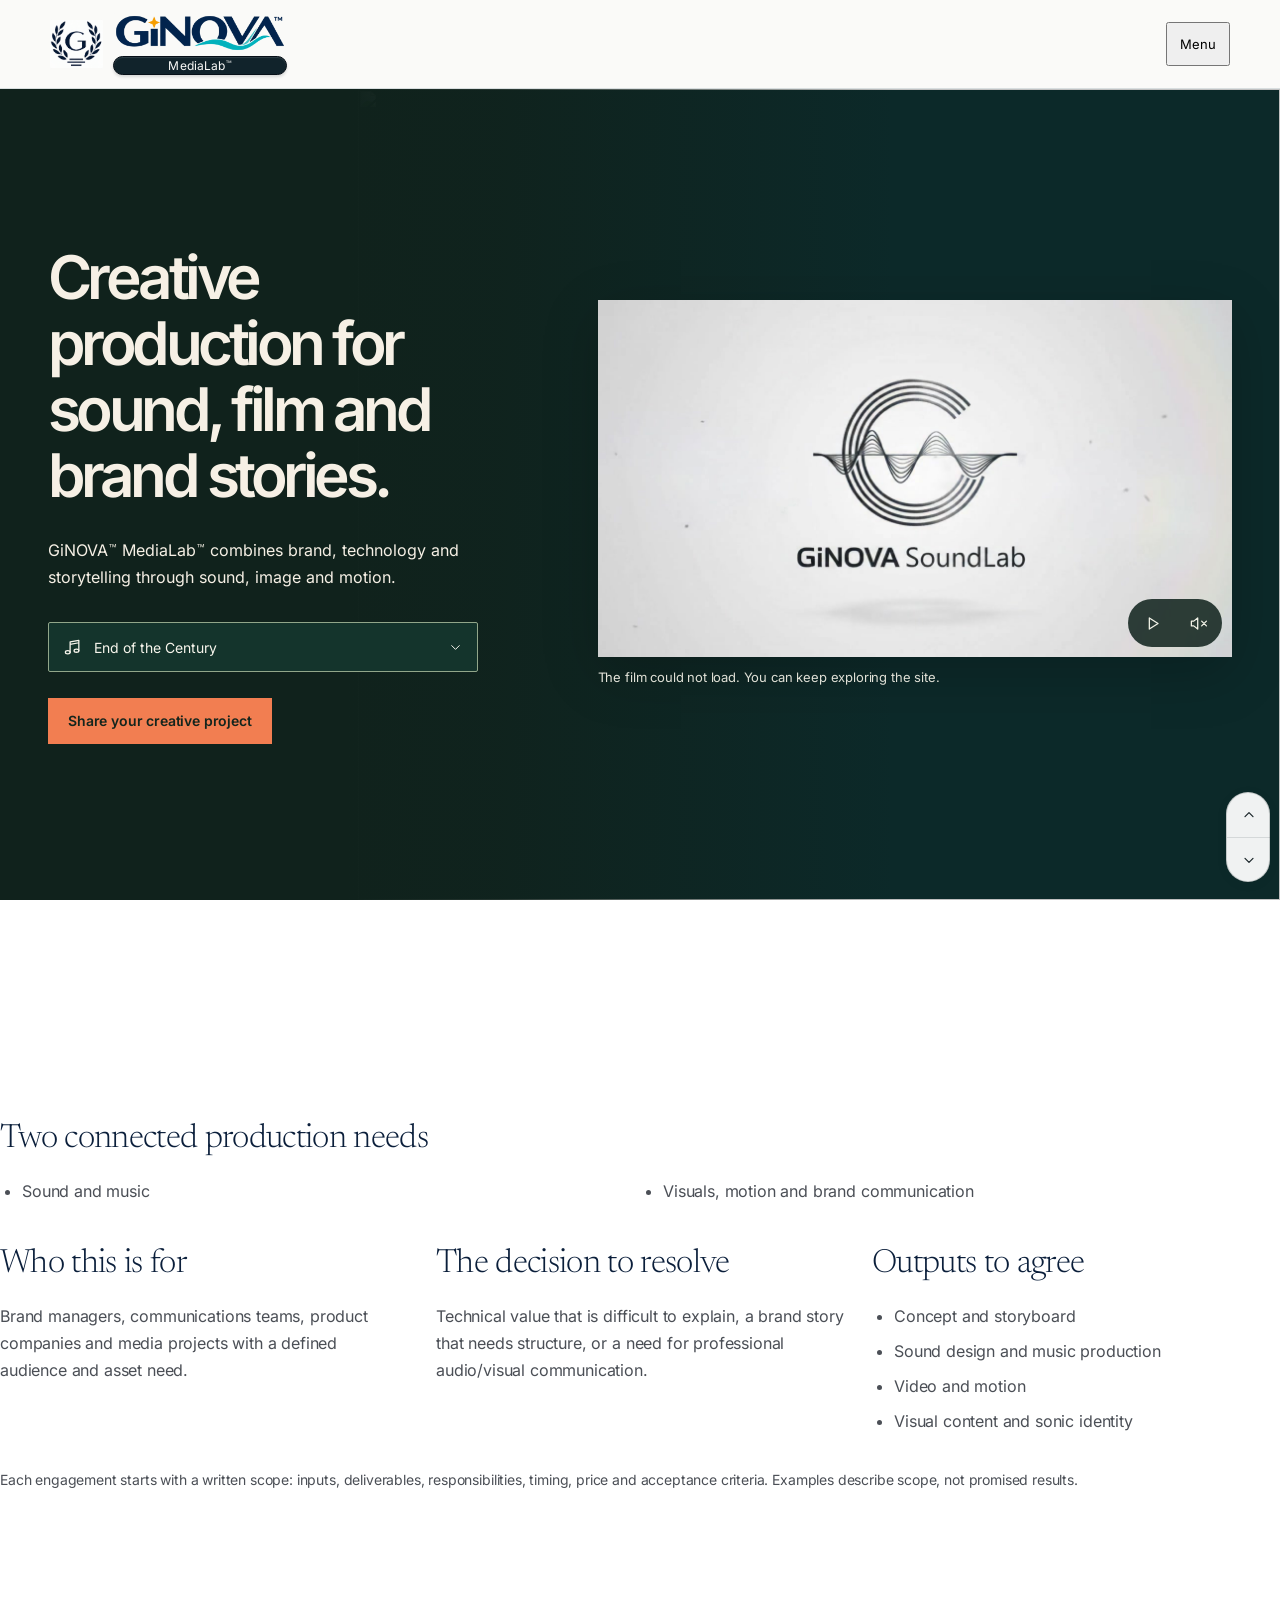
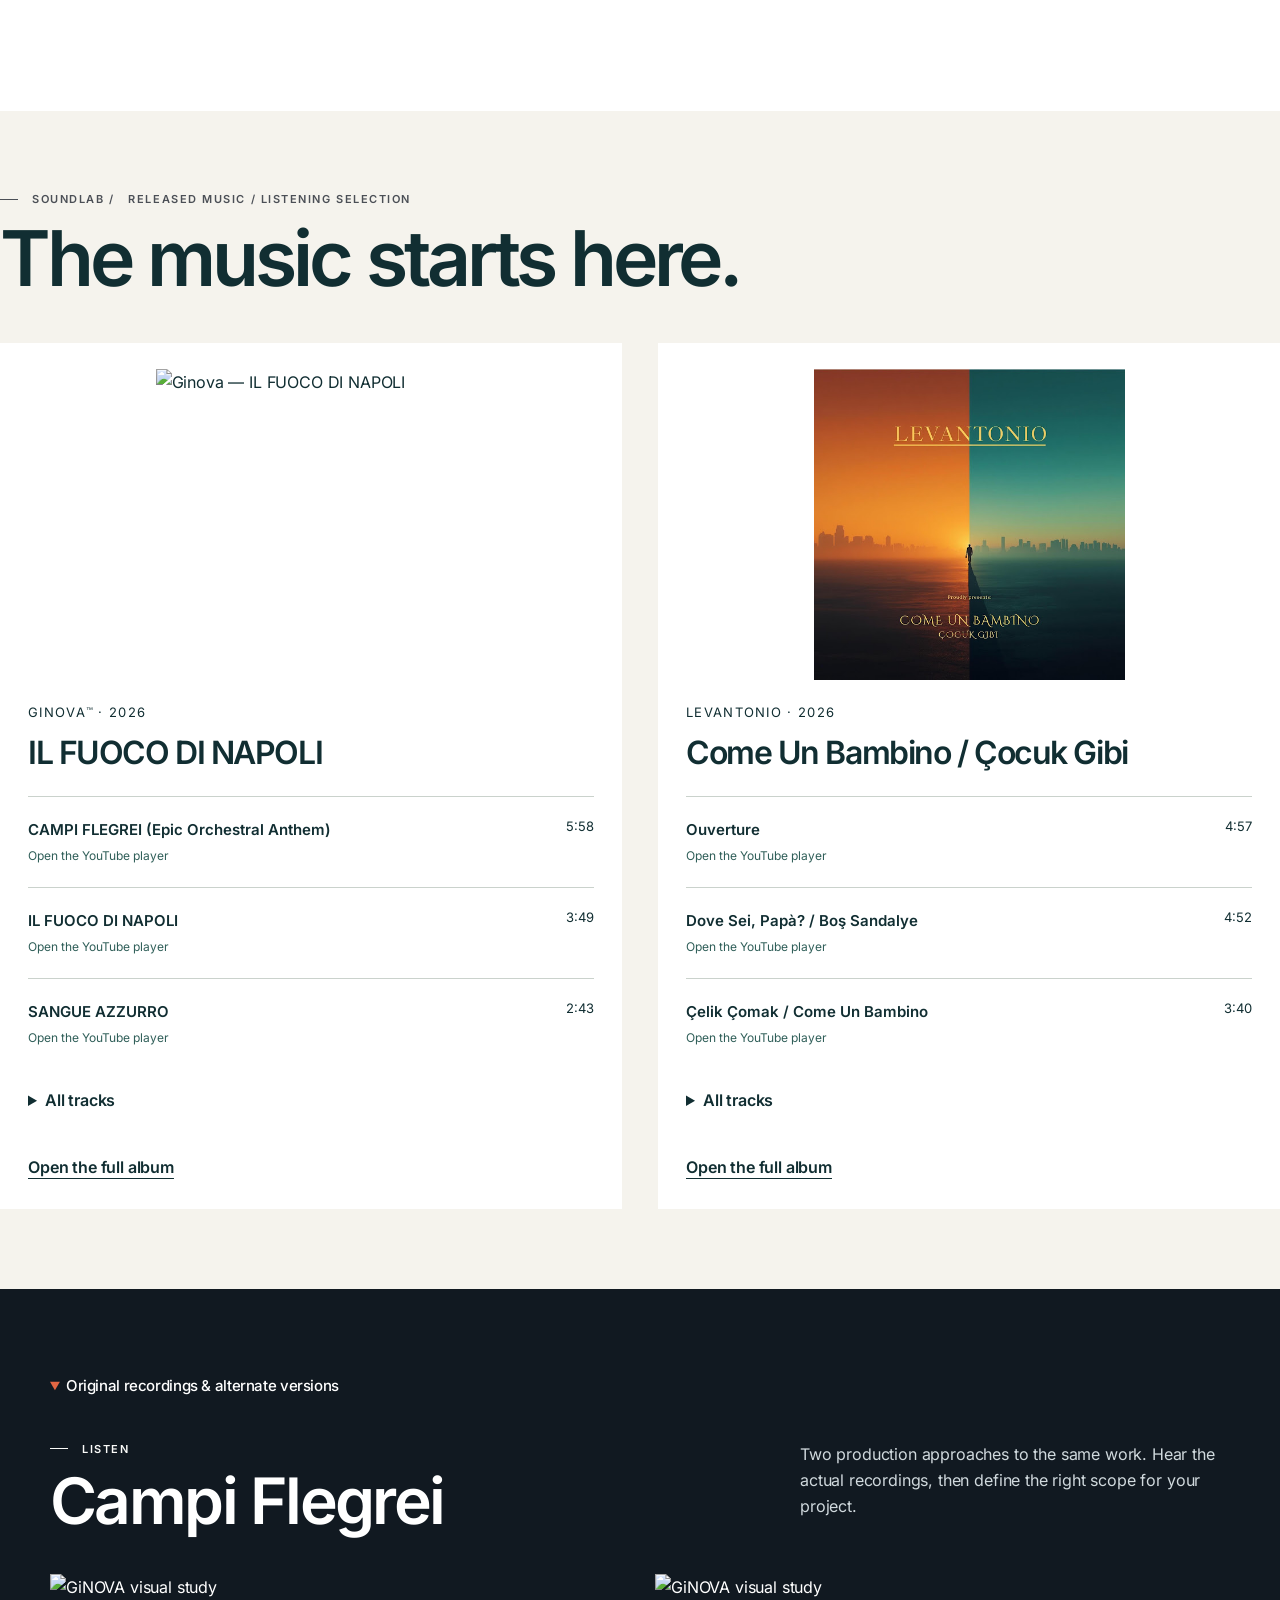
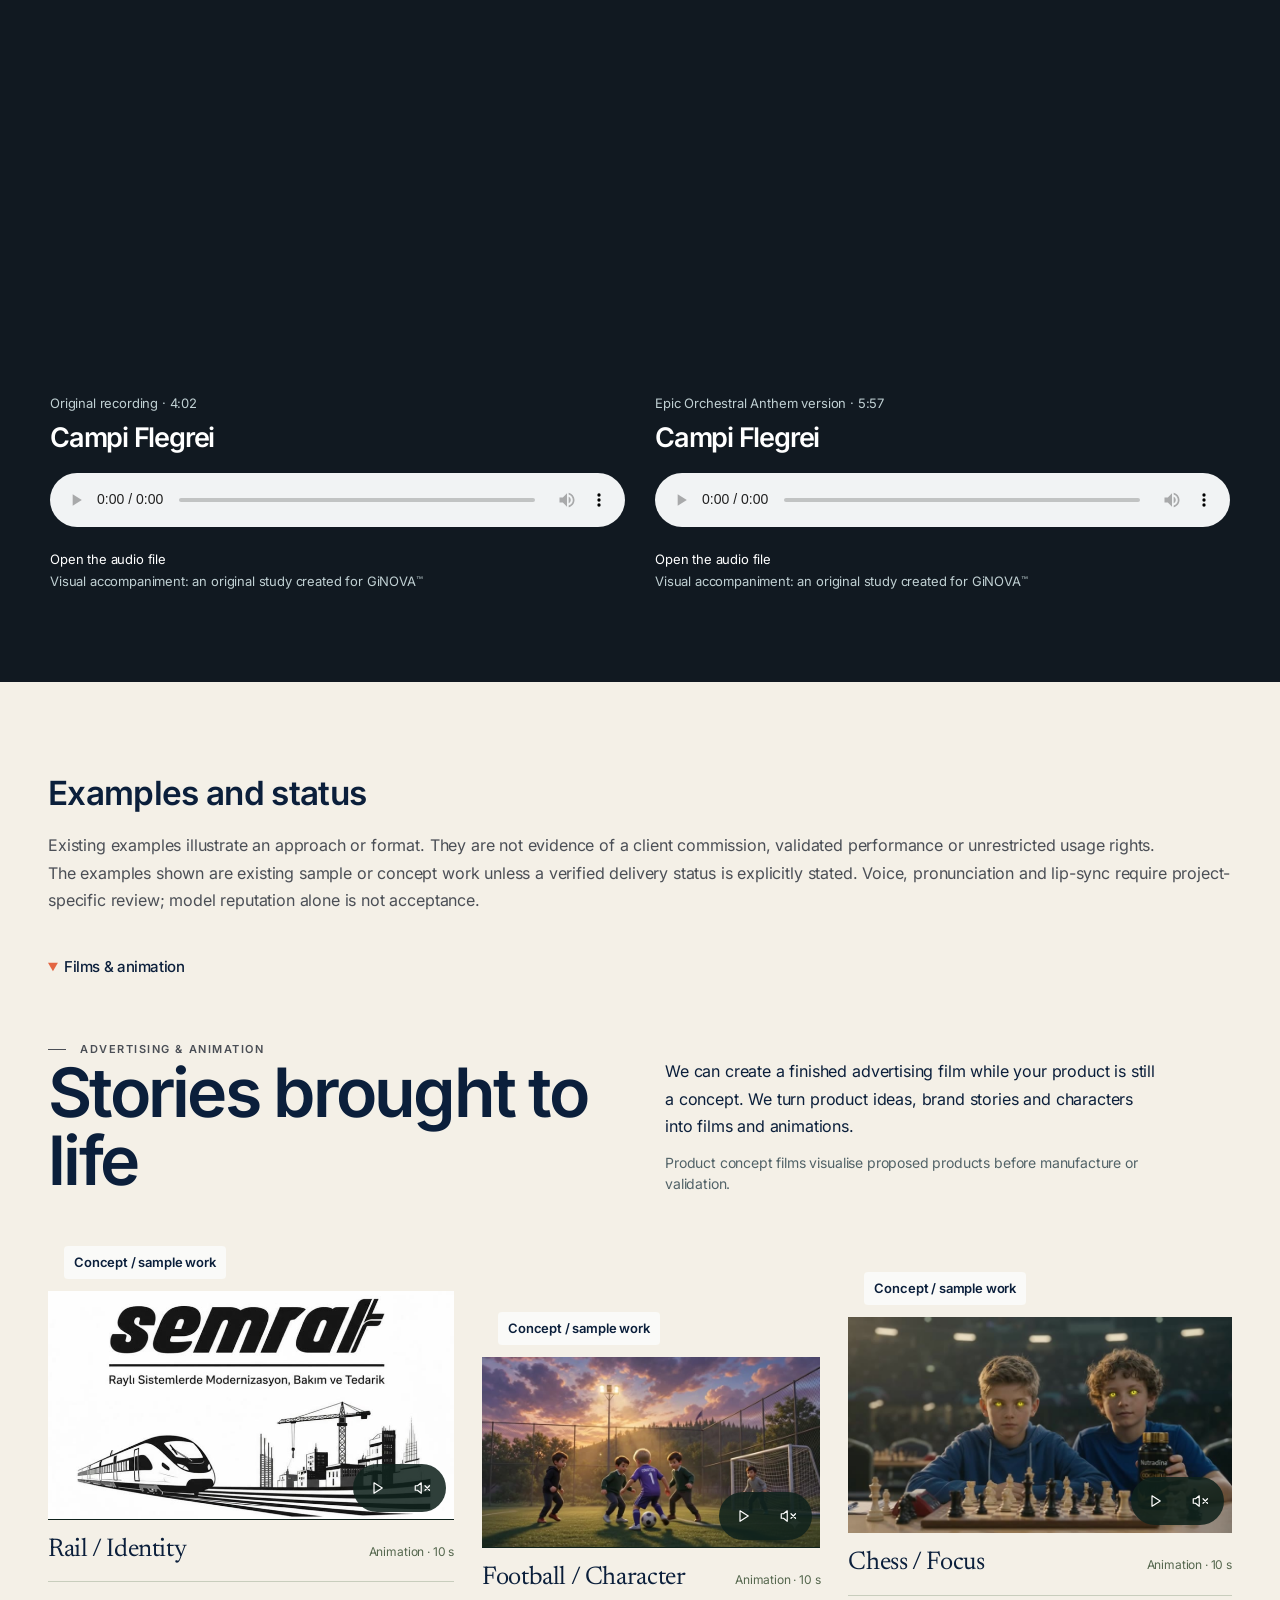
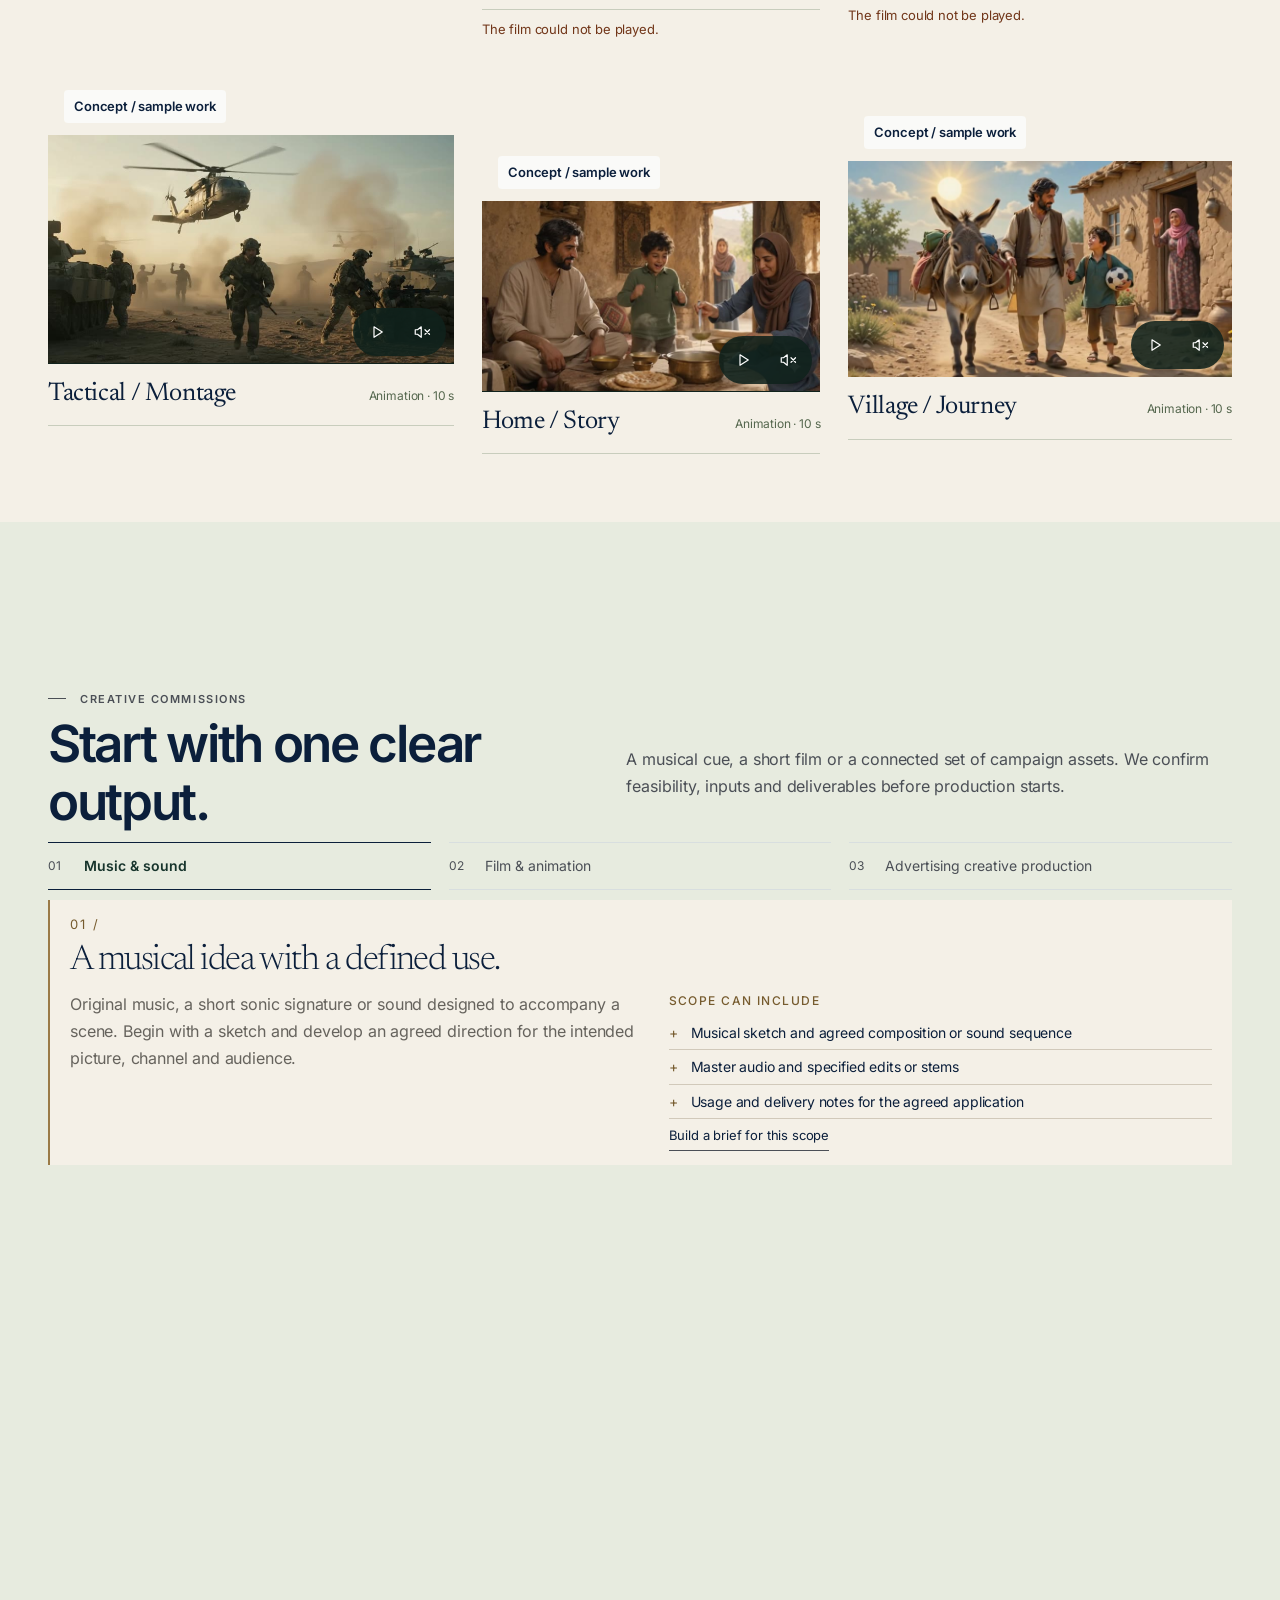
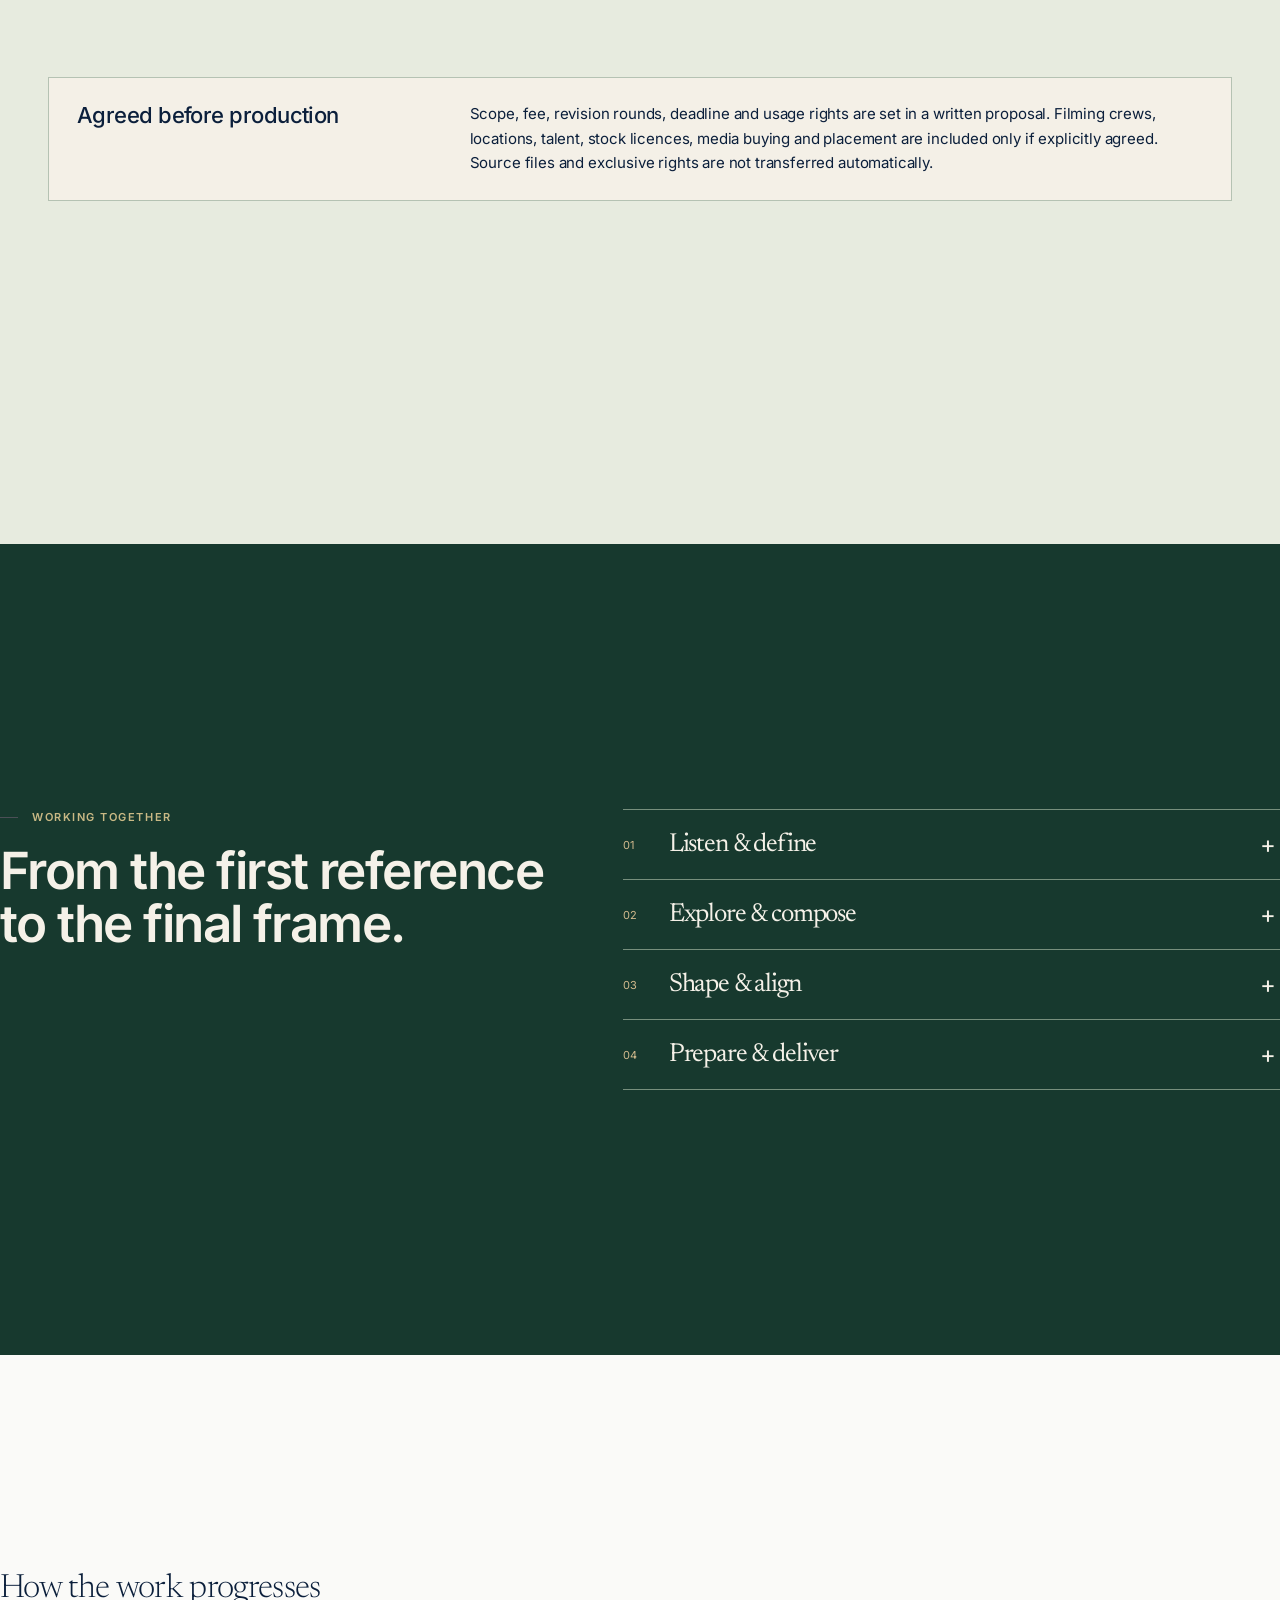
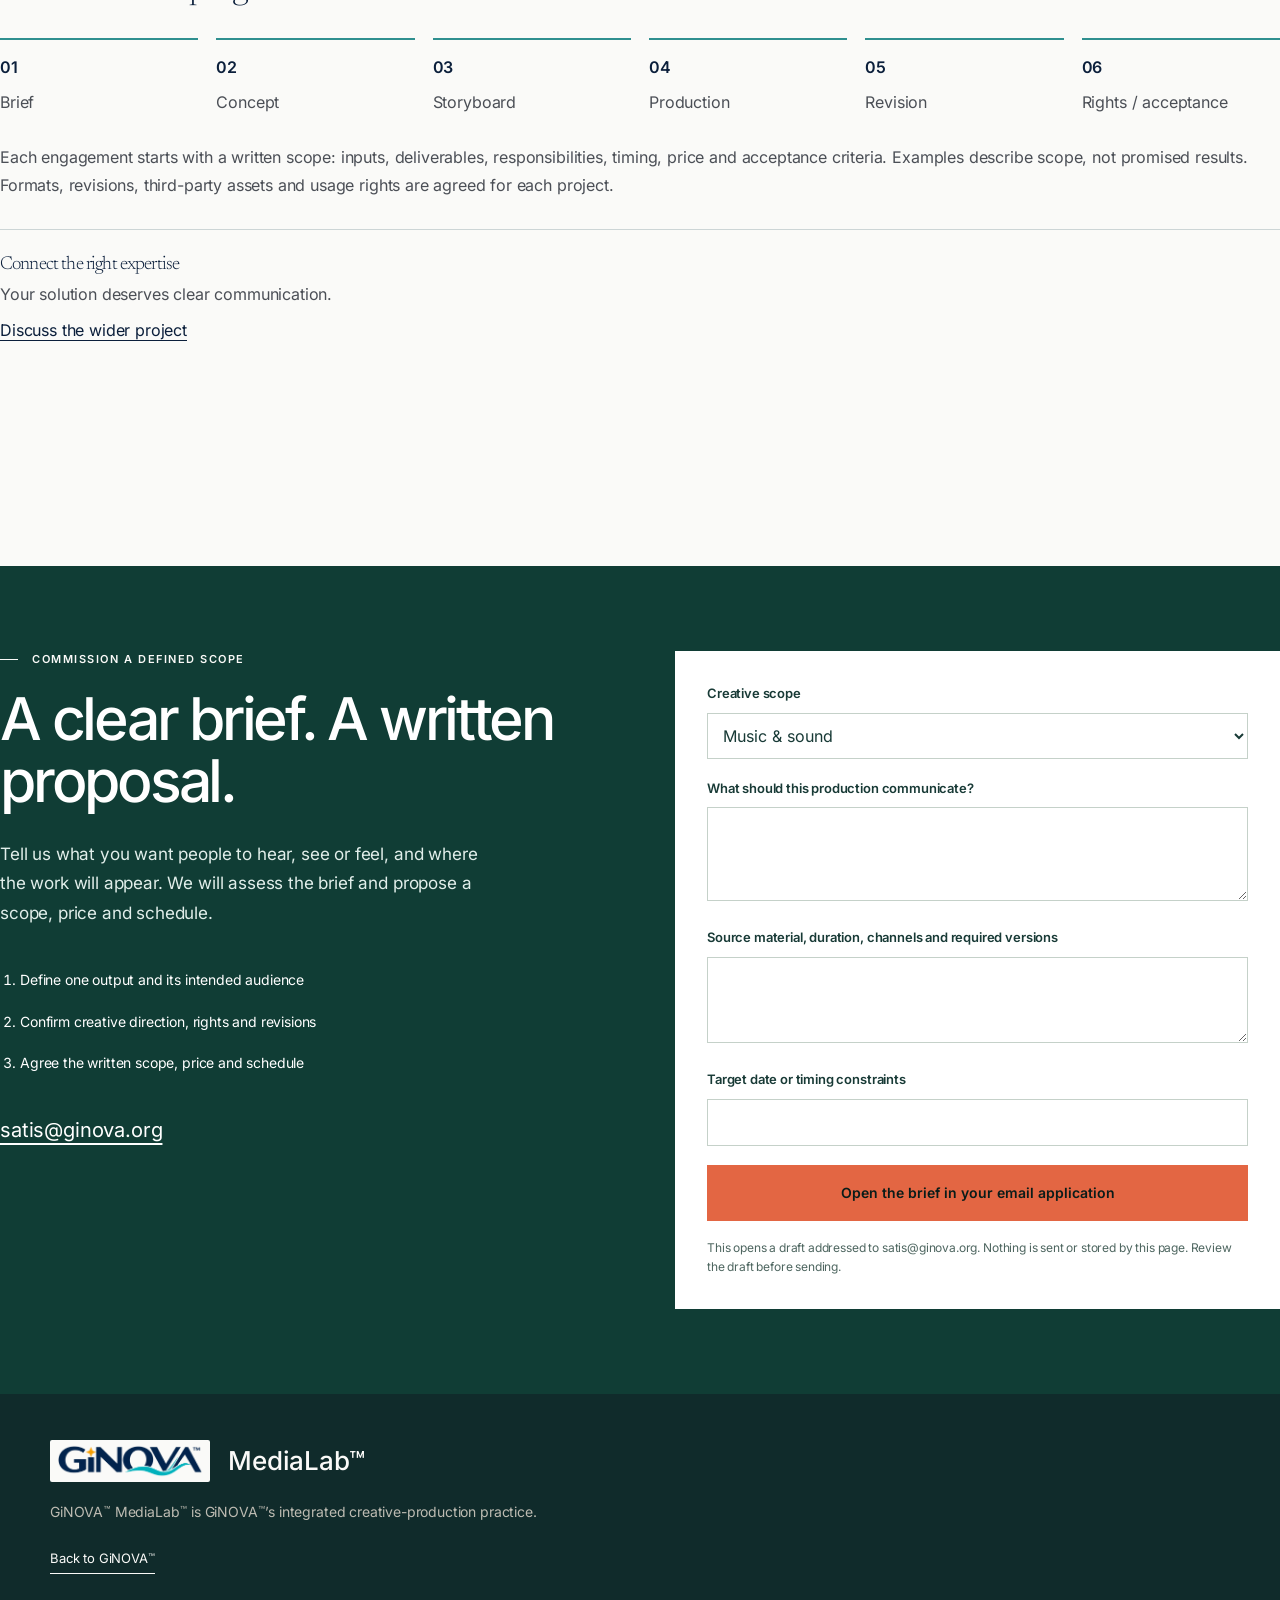
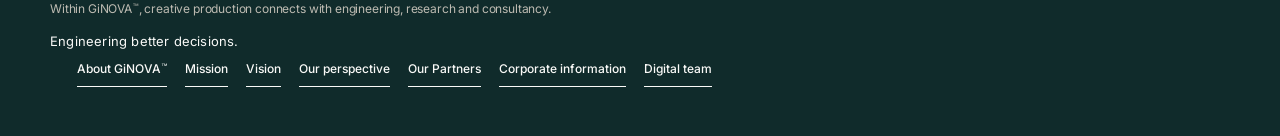
==== commit 78b87af8: "Apply MediaLab trademark consistently across site text and languages" ====
--- a/labs/medialab/index.html
+++ b/labs/medialab/index.html
@@ -4,7 +4,7 @@
 <meta charset="UTF-8">
 <meta name="viewport" content="width=device-width, initial-scale=1.0">
 <title>GiNOVA | Creative production for sound, film and brand stories.</title>
-<meta name="description" content="GiNOVA MediaLab combines brand, technology and storytelling through sound, image and motion.">
+<meta name="description" content="GiNOVA MediaLab™ combines brand, technology and storytelling through sound, image and motion.">
 
 
 <link rel="stylesheet" href="/assets/fonts/fonts.css">
@@ -234,22 +234,22 @@
 @media(max-width:760px){.ms-boundary{grid-template-columns:1fr;gap:15px;padding:23px}.ms-descriptor{max-width:360px;font-size:14px}.sg-hero h1{font-size:clamp(82px,22vw,135px)}.sg-hero-bottom{gap:15px 25px}}
 </style><link rel="stylesheet" href="/assets/brand-lockup.css"><style>.sg-hero{padding:0}.sg-hero-copy{padding-top:48px;padding-bottom:36px}.sg-hero .eyebrow{margin-bottom:24px}.sg-actions{flex-direction:row;flex-wrap:wrap;align-items:center;gap:16px 22px;margin-top:22px;max-width:440px}.sg-actions a{flex:none;max-width:100%}.sg-primary{min-width:176px}.sg-quiet{white-space:normal;line-height:1.45}.sl-tabs button{width:100%;gap:18px;min-height:86px}.sl-tabs button>span:last-child{margin-left:0;margin-inline-start:0;flex:1;text-align:start}.sl-tabs .sl-tabno{flex:0 0 26px}.sg-hero-bottom{padding-bottom:24px}@media(max-width:760px){.sg-hero-copy{padding-top:38px;padding-bottom:30px}.sg-actions{gap:16px 20px}.sg-primary{min-width:165px}.sg-hero .eyebrow{margin-bottom:24px}}</style><link rel="stylesheet" href="/assets/section-elevator.css">
 <link rel="stylesheet" href="/assets/branch-hero-film.css"><link rel="stylesheet" href="/assets/medialab-presentation.css"><link rel="stylesheet" href="/assets/branch-header-geometry.css">
-<link rel="canonical" href="https://medialab.ginova.net/"><link rel="stylesheet" href="/assets/corporate-review.css"><link rel="stylesheet" href="/assets/uniform-typography.css"><style>html[data-locale-pending] body{visibility:hidden}</style><script>(()=>{const l=new URLSearchParams(location.search).get('lang');if(l&&/^(es|de|it|ar|ru|tr|zh|az|fr)(-|$)/i.test(l)){document.documentElement.setAttribute('data-locale-pending','');window.addEventListener('error',()=>document.documentElement.removeAttribute('data-locale-pending'),{once:true});setTimeout(()=>document.documentElement.removeAttribute('data-locale-pending'),3000)}})();</script><link rel="icon" type="image/svg+xml" href="/assets/brand-20261012/favicon.svg"><link rel="stylesheet" href="/assets/brand-20261012/identity.css"><script src="/assets/strategy-20261012/copy.js"></script><link rel="stylesheet" href="/assets/strategy-20261012/strategy.css"><meta name="theme-color" content="#0B1F3B"><meta property="og:type" content="website"><meta property="og:site_name" content="GiNOVA"><meta property="og:title" content="GiNOVA | Creative production for sound, film and brand stories."><meta property="og:description" content="GiNOVA MediaLab combines brand, technology and storytelling through sound, image and motion."><meta property="og:url" content="https://medialab.ginova.net/"><meta property="og:image" content="https://engineering.ginova.net/assets/media-trademark-20261012/share.png"><meta name="twitter:card" content="summary_large_image"><meta name="twitter:image" content="https://engineering.ginova.net/assets/media-trademark-20261012/share.png"><meta name="robots" content="index,follow"><script src="/assets/owner-redesign-20261012/copy.js"></script><link rel="stylesheet" href="/assets/owner-redesign-20261012/owner.css"><link rel="stylesheet" href="/assets/trademark-20261012/trademark.css"></head>
+<link rel="canonical" href="https://medialab.ginova.net/"><link rel="stylesheet" href="/assets/corporate-review.css"><link rel="stylesheet" href="/assets/uniform-typography.css"><style>html[data-locale-pending] body{visibility:hidden}</style><script>(()=>{const l=new URLSearchParams(location.search).get('lang');if(l&&/^(es|de|it|ar|ru|tr|zh|az|fr)(-|$)/i.test(l)){document.documentElement.setAttribute('data-locale-pending','');window.addEventListener('error',()=>document.documentElement.removeAttribute('data-locale-pending'),{once:true});setTimeout(()=>document.documentElement.removeAttribute('data-locale-pending'),3000)}})();</script><link rel="icon" type="image/svg+xml" href="/assets/brand-20261012/favicon.svg"><link rel="stylesheet" href="/assets/brand-20261012/identity.css"><script src="/assets/strategy-20261012/copy.js"></script><link rel="stylesheet" href="/assets/strategy-20261012/strategy.css"><meta name="theme-color" content="#0B1F3B"><meta property="og:type" content="website"><meta property="og:site_name" content="GiNOVA"><meta property="og:title" content="GiNOVA | Creative production for sound, film and brand stories."><meta property="og:description" content="GiNOVA MediaLab™ combines brand, technology and storytelling through sound, image and motion."><meta property="og:url" content="https://medialab.ginova.net/"><meta property="og:image" content="https://engineering.ginova.net/assets/media-trademark-20261012/share.png"><meta name="twitter:card" content="summary_large_image"><meta name="twitter:image" content="https://engineering.ginova.net/assets/media-trademark-20261012/share.png"><meta name="robots" content="index,follow"><script src="/assets/owner-redesign-20261012/copy.js"></script><link rel="stylesheet" href="/assets/owner-redesign-20261012/owner.css"><link rel="stylesheet" href="/assets/trademark-20261012/trademark.css?v=20261018-medialab-tm"></head>
 <body data-gn-site="medialab"><a class="skip" href="#top">Skip to content</a><header class="ginova-branch-header">
   <div class="wrap nav">
     <a class="brand ginova-brand-lockup" href="https://ginova.org/" aria-label="GiNOVA — home" data-route="https://ginova.org/">
       <span class="ginova-crest-frame"><img src="/assets/brand-20261012/crest.png" alt="GiNOVA"></span>
-      <span><span class="ginova-wordmark-frame"><img class="ginova-wordmark" src="/assets/brand-20261012/primary.png" width="140" height="29" alt="" aria-hidden="true"></span><span class="bdesc" data-t="brand.desc">MediaLab</span></span>
+      <span><span class="ginova-wordmark-frame"><img class="ginova-wordmark" src="/assets/brand-20261012/primary.png" width="140" height="29" alt="" aria-hidden="true"></span><span class="bdesc" data-t="brand.desc">MediaLab™</span></span>
     </a>
     <button class="menu-toggle" aria-expanded="false" aria-controls="primaryNav" data-t="new.menu">Menu</button>
 <nav class="navlinks" id="primaryNav" aria-label="Primary">
-<a href="https://engineering.ginova.net/" data-route="https://engineering.ginova.net/" data-t="nav.engineering">Engineering</a><a href="https://consultancy.ginova.net/" data-route="https://consultancy.ginova.net/" data-t="nav.decision">Consultancy</a><a href="https://medialab.ginova.net/" data-route="https://medialab.ginova.net/" data-t="nav.soundlab" aria-current="page">GiNOVA MediaLab</a><div class="language-switcher" data-language-theme="soundlab"><select id="language-select" class="language-native" aria-label="Language"><option value="es" lang="es" dir="ltr">Español</option><option value="en" lang="en" dir="ltr" selected>English</option><option value="de" lang="de" dir="ltr">Deutsch</option><option value="it" lang="it" dir="ltr">Italiano</option><option value="ar" lang="ar" dir="rtl">العربية</option><option value="ru" lang="ru" dir="ltr">Русский</option><option value="tr" lang="tr" dir="ltr">Türkçe</option><option value="zh" lang="zh-Hans" dir="ltr">简体中文</option><option value="az" lang="az" dir="ltr">Azerbaycani</option><option value="fr" lang="fr" dir="ltr">Français</option></select></div>
+<a href="https://engineering.ginova.net/" data-route="https://engineering.ginova.net/" data-t="nav.engineering">Engineering</a><a href="https://consultancy.ginova.net/" data-route="https://consultancy.ginova.net/" data-t="nav.decision">Consultancy</a><a href="https://medialab.ginova.net/" data-route="https://medialab.ginova.net/" data-t="nav.soundlab" aria-current="page">GiNOVA MediaLab™</a><div class="language-switcher" data-language-theme="soundlab"><select id="language-select" class="language-native" aria-label="Language"><option value="es" lang="es" dir="ltr">Español</option><option value="en" lang="en" dir="ltr" selected>English</option><option value="de" lang="de" dir="ltr">Deutsch</option><option value="it" lang="it" dir="ltr">Italiano</option><option value="ar" lang="ar" dir="rtl">العربية</option><option value="ru" lang="ru" dir="ltr">Русский</option><option value="tr" lang="tr" dir="ltr">Türkçe</option><option value="zh" lang="zh-Hans" dir="ltr">简体中文</option><option value="az" lang="az" dir="ltr">Azerbaycani</option><option value="fr" lang="fr" dir="ltr">Français</option></select></div>
     <button type="button" class="header-contact-icon" onclick="document.getElementById('enquiry').scrollIntoView()" data-header-contact aria-label="Contact" title="Contact"><svg viewbox="0 0 16 16" aria-hidden="true" focusable="false"><circle cx="8" cy="4" r="1.6"></circle><circle cx="4.5" cy="11" r="1.6"></circle><circle cx="11.5" cy="11" r="1.6"></circle></svg><span class="header-contact-tooltip" aria-hidden="true">Contact</span></button>
     <a data-strategy="common.about" href="https://ginova.org/#gn-company-overview">About</a><a data-strategy="common.contact" href="#enquiry">Contact</a></nav>
   </div>
-</header><main id="top" tabindex="-1" class="soundlab-gallery-page"><section class="sg-hero"><div class="sg-hero-art" aria-hidden="true"><img src="/assets/soundlab-studies/study-1.webp" alt="" width="1254" height="1254" fetchpriority="high"></div><div class="wrap ms-hero-grid"><div class="sg-hero-copy"><h1 data-strategy="medialab.hero" class="gn-strategy-hero-title">Creative production for sound, film and brand stories.</h1><p data-strategy="medialab.lead" class="ms-descriptor gn-strategy-hero-lead">GiNOVA MediaLab combines brand, technology and storytelling through sound, image and motion.</p><div class="sg-hero-sample ms-listening-selection"><div class="ms-music-row"><div class="ms-track-picker"><button type="button" id="medialab-track" aria-haspopup="listbox" aria-expanded="false" aria-controls="medialab-track-list" aria-label="Choose a track: End of the Century"><svg viewbox="0 0 24 24" aria-hidden="true" focusable="false"><path d="M9 18V5l11-2v13M9 8l11-2"></path><ellipse cx="6" cy="18" rx="3" ry="2"></ellipse><ellipse cx="17" cy="16" rx="3" ry="2"></ellipse></svg><bdi class="ms-current-track" dir="ltr">End of the Century</bdi><svg viewbox="0 0 24 24" aria-hidden="true" focusable="false"><path d="m6 9 6 6 6-6"></path></svg></button><div id="medialab-track-list" role="listbox" aria-label="Choose a track" hidden><button type="button" role="option" id="medialab-option-0" data-track="0" data-source="/assets/audio/end-of-the-century-2026-edit-remastered.mp3" data-title="End of the Century (2026 EDIT) (Remastered)" data-artist="ginova" data-duration="3:33" aria-selected="true"><bdi dir="ltr">End of the Century (2026 EDIT) (Remastered)</bdi><time>3:33</time></button><button type="button" role="option" id="medialab-option-1" data-track="1" data-source="/assets/audio/epic-disco-sax-sunset.mp3" data-title="Epic Disco Sax Sunset" data-artist="ginova" data-duration="3:34" aria-selected="false"><bdi dir="ltr">Epic Disco Sax Sunset</bdi><time>3:34</time></button><button type="button" role="option" id="medialab-option-2" data-track="2" data-source="/assets/audio/what-remains.mp3" data-title="What Remains" data-artist="ginova" data-duration="5:49" aria-selected="false"><bdi dir="ltr">What Remains</bdi><time>5:49</time></button><button type="button" role="option" id="medialab-option-3" data-track="3" data-source="/assets/audio/moscoff.mp3" data-title="Moscoff" data-artist="ginova" data-duration="4:08" aria-selected="false"><bdi dir="ltr">Moscoff</bdi><time>4:08</time></button><button type="button" role="option" id="medialab-option-4" data-track="4" data-source="/assets/audio/gaza.mp3" data-title="Gaza" data-artist="ginova" data-duration="3:54" aria-selected="false"><bdi dir="ltr">Gaza</bdi><time>3:54</time></button></div></div><button type="button" class="ms-icon-button" id="medialab-music-toggle" aria-label="Pause music" title="Pause music" hidden><svg viewbox="0 0 24 24" aria-hidden="true" focusable="false"><path d="M9 5v14M15 5v14"></path></svg></button></div><audio hidden id="medialab-audio" preload="none" aria-label="Play: End of the Century (2026 EDIT) (Remastered) — ginova — 3:33"><source src="/assets/audio/end-of-the-century-2026-edit-remastered.mp3" type="audio/mpeg"></source></audio><p class="ms-selected-recording sr-only" aria-live="polite"><bdi class="ms-track-title" dir="ltr">End of the Century (2026 EDIT) (Remastered)</bdi><span class="ms-track-meta"><bdi class="ms-track-artist" dir="ltr">ginova</bdi> · <time class="ms-track-duration" datetime="PT3M33S">3:33</time></span></p><p class="media-error" hidden data-t="media.error">This browser could not open the recording. You can open the audio file directly.</p><a class="ms-audio-fallback" href="/assets/audio/end-of-the-century-2026-edit-remastered.mp3" hidden data-t="media.fallback">Open the audio file</a></div><div class="sg-actions"><a data-strategy="medialab.cta" href="#enquiry" class="sg-primary">Share your creative project</a></div></div><div class="ms-brand-film-wrap"><figure class="branch-hero-film" data-branch-film="soundlab" data-film-base="/assets/media-trademark-20261012/welcome/"><div class="branch-film-screen"><video muted autoplay loop playsinline preload="metadata" width="1280" height="720" poster="/assets/media-trademark-20261012/welcome/soundlab.jpg" aria-label="Original GiNOVA SoundLab animation" data-aria="ms.film.label"></video><div class="branch-film-controls"><button type="button" class="ms-icon-button" data-film-toggle aria-label="Pause animation" title="Pause animation"><svg viewbox="0 0 24 24" aria-hidden="true" focusable="false"><path d="M9 5v14M15 5v14"></path></svg></button><button type="button" class="ms-icon-button" data-film-sound aria-label="Sound on" title="Sound on" aria-pressed="false"><svg viewbox="0 0 24 24" aria-hidden="true" focusable="false"><path d="m11 5-5 4H3v6h3l5 4Z"></path><path d="m16 9 6 6m0-6-6 6"></path></svg></button></div></div><span class="branch-film-status sr-only" role="status" aria-live="polite"></span><p class="branch-film-motto" hidden data-approved-motto></p></figure></div></div></section><section class="gn-strategy-brief" id="gn-service-brief"><div class="wrap"><div class="gn-strategy-needs"><h2 data-strategy="medialab.needsTitle">Two connected production needs</h2><ul><li data-strategy="medialab.needs.0">Sound and music</li><li data-strategy="medialab.needs.1">Visuals, motion and brand communication</li></ul></div><div class="gn-strategy-brief-grid"><article><h2 data-strategy="common.buyer">Who this is for</h2><p data-strategy="medialab.buyer">Brand managers, communications teams, product companies and media projects with a defined audience and asset need.</p></article><article><h2 data-strategy="common.problem">The decision to resolve</h2><p data-strategy="medialab.problem">Technical value that is difficult to explain, a brand story that needs structure, or a need for professional audio/visual communication.</p></article><article><h2 data-strategy="common.deliverables">Outputs to agree</h2><ul><li data-strategy="medialab.deliverables.0">Concept and storyboard</li><li data-strategy="medialab.deliverables.1">Sound design and music production</li><li data-strategy="medialab.deliverables.2">Video and motion</li><li data-strategy="medialab.deliverables.3">Visual content and sonic identity</li></ul></article></div><p data-strategy="common.scope" class="gn-strategy-note">Each engagement starts with a written scope: inputs, deliverables, responsibilities, timing, price and acceptance criteria. Examples describe scope, not promised results.</p></div></section><section class="album-showcase" id="released-music"><div class="wrap"><p class="eyebrow"><bdi dir="ltr">SoundLab / </bdi><span data-t="album.eyebrow">RELEASED MUSIC / LISTENING SELECTION</span></p><h2 data-t="album.title">The music starts here.</h2><div class="album-grid"><article class="album-card"><img src="/assets/media-trademark-20261012/napoli.webp" alt="Ginova — IL FUOCO DI NAPOLI" loading="lazy"><div class="album-copy"><p class="album-artist">Ginova · 2026</p><h3>IL FUOCO DI NAPOLI</h3><ol class="album-tracks"><li><button class="track-select" data-video="h3rytbMZwrc" data-title="CAMPI FLEGREI (Epic Orchestral Anthem)"><span>CAMPI FLEGREI (Epic Orchestral Anthem)</span><time>5:58</time><small data-t="album.open">Open the YouTube player</small></button></li><li><button class="track-select" data-video="RVJRnFvtEKI" data-title="IL FUOCO DI NAPOLI"><span>IL FUOCO DI NAPOLI</span><time>3:49</time><small data-t="album.open">Open the YouTube player</small></button></li><li><button class="track-select" data-video="fulIu8fTLVE" data-title="SANGUE AZZURRO"><span>SANGUE AZZURRO</span><time>2:43</time><small data-t="album.open">Open the YouTube player</small></button></li></ol><details class="album-more"><summary data-t="album.more">All tracks</summary><ol class="album-tracks" start="4"><li><button class="track-select" data-video="waJKYJXny_c" data-title="REGINA DEL GOLFO"><span>REGINA DEL GOLFO</span><time>3:26</time><small data-t="album.open">Open the YouTube player</small></button></li></ol></details><a class="album-link" href="https://music.youtube.com/playlist?list=OLAK5uy_mT7oOmOXNSpKWwzxPKgs_seKzJVBgW4OI" target="_blank" rel="noopener noreferrer" data-t="album.full">Open the full album</a></div></article><article class="album-card"><img src="/assets/covers/come-un-bambino.jpg" alt="Levantonio — Come Un Bambino / Çocuk Gibi" loading="lazy"><div class="album-copy"><p class="album-artist">Levantonio · 2026</p><h3>Come Un Bambino / Çocuk Gibi</h3><ol class="album-tracks"><li><button class="track-select" data-video="Uh_2uIu3AY0" data-title="Ouverture"><span>Ouverture</span><time>4:57</time><small data-t="album.open">Open the YouTube player</small></button></li><li><button class="track-select" data-video="PnVoo_k8aJo" data-title="Dove Sei, Papà? / Boş Sandalye"><span>Dove Sei, Papà? / Boş Sandalye</span><time>4:52</time><small data-t="album.open">Open the YouTube player</small></button></li><li><button class="track-select" data-video="Nmsm0kqp0iU" data-title="Çelik Çomak / Come Un Bambino"><span>Çelik Çomak / Come Un Bambino</span><time>3:40</time><small data-t="album.open">Open the YouTube player</small></button></li></ol><details class="album-more"><summary data-t="album.more">All tracks</summary><ol class="album-tracks" start="4"><li><button class="track-select" data-video="eyx1CmJpvns" data-title="Un Bacio a Pozzuoli"><span>Un Bacio a Pozzuoli</span><time>3:56</time><small data-t="album.open">Open the YouTube player</small></button></li><li><button class="track-select" data-video="-P4IWno_s7M" data-title="Beyoğlu Tek Nefeste"><span>Beyoğlu Tek Nefeste</span><time>3:53</time><small data-t="album.open">Open the YouTube player</small></button></li><li><button class="track-select" data-video="VSHvXlUBjXc" data-title="E Che Ce Fai"><span>E Che Ce Fai</span><time>3:33</time><small data-t="album.open">Open the YouTube player</small></button></li><li><button class="track-select" data-video="KfEItSIaWPE" data-title="Her Şey Seninle"><span>Her Şey Seninle</span><time>3:53</time><small data-t="album.open">Open the YouTube player</small></button></li><li><button class="track-select" data-video="C5jgjqXG1bk" data-title="Un Soldo / Libertà"><span>Un Soldo / Libertà</span><time>4:14</time><small data-t="album.open">Open the YouTube player</small></button></li><li><button class="track-select" data-video="n-c9MiHW6uQ" data-title="Non Cado Più / Düşmüyorum"><span>Non Cado Più / Düşmüyorum</span><time>4:17</time><small data-t="album.open">Open the YouTube player</small></button></li><li><button class="track-select" data-video="0dBiWu3-H7o" data-title="Ancora Qui / Hâlâ Buradayım"><span>Ancora Qui / Hâlâ Buradayım</span><time>4:18</time><small data-t="album.open">Open the YouTube player</small></button></li><li><button class="track-select" data-video="YjFZV9r9Oo0" data-title="La Trattoria di Ischia"><span>La Trattoria di Ischia</span><time>4:07</time><small data-t="album.open">Open the YouTube player</small></button></li><li><button class="track-select" data-video="IPpikzRcj7g" data-title="What Remains"><span>What Remains</span><time>5:49</time><small data-t="album.open">Open the YouTube player</small></button></li><li><button class="track-select" data-video="4t3K-QvMCvY" data-title="Chiusura"><span>Chiusura</span><time>4:23</time><small data-t="album.open">Open the YouTube player</small></button></li></ol></details><a class="album-link" href="https://music.youtube.com/playlist?list=OLAK5uy_lpn3D_Ck-BZMiYm1XtT3mPH9ufiV-m9ZA" target="_blank" rel="noopener noreferrer" data-t="album.full">Open the full album</a></div></article></div><div id="album-player-panel" class="album-player-panel" hidden><p data-t="album.player">Selected work</p><h3 id="album-selected-title" tabindex="-1"></h3><button type="button" id="album-close-player" data-t="album.close">Close player</button><div id="album-player-slot"></div><p data-t="album.note">Opening the player connects to YouTube. Start playback using its controls.</p><a id="album-watch-link" target="_blank" rel="noopener noreferrer" data-t="album.fallback">Listen on YouTube Music</a></div></div></section><section class="actual-media" id="listen"><details class="secondary-work" open><summary class="wrap" data-t="media.archive">Original recordings &amp; alternate versions</summary><div class="wrap"><div class="media-heading"><div><p class="eyebrow" data-t="media.listen">Listen</p><h2 data-t="media.music.title">Campi Flegrei</h2></div><p data-t="media.music.intro">Two production approaches to the same work. Hear the actual recordings, then define the right scope for your project.</p></div><div class="record-grid"><figure class="record-card"><img src="/assets/soundlab-studies/study-1.webp" alt="GiNOVA visual study" data-media-art="true" loading="lazy"><figcaption><p class="media-meta"><span data-t="media.original">Original recording</span> · 4:02</p><h3>Campi Flegrei</h3><audio controls preload="metadata" aria-label="Campi Flegrei — 4:02"><source src="/assets/audio/campi-flegrei.mp3" type="audio/mpeg"></source></audio><p class="media-error" hidden data-t="media.error">This browser could not open the recording. You can open the audio file directly.</p><a class="media-fallback" href="/assets/audio/campi-flegrei.mp3" data-t="media.fallback">Open the audio file</a><p class="media-meta" data-t="media.visual">Visual accompaniment: an original study created for GiNOVA</p></figcaption></figure><figure class="record-card"><img src="/assets/soundlab-studies/study-2.webp" alt="GiNOVA visual study" data-media-art="true" loading="lazy"><figcaption><p class="media-meta"><span data-t="media.epic">Epic Orchestral Anthem version</span> · 5:57</p><h3>Campi Flegrei</h3><audio controls preload="metadata" aria-label="Campi Flegrei — 5:57"><source src="/assets/audio/campi-flegrei-epic-orchestral-anthem.mp3" type="audio/mpeg"></source></audio><p class="media-error" hidden data-t="media.error">This browser could not open the recording. You can open the audio file directly.</p><a class="media-fallback" href="/assets/audio/campi-flegrei-epic-orchestral-anthem.mp3" data-t="media.fallback">Open the audio file</a><p class="media-meta" data-t="media.visual">Visual accompaniment: an original study created for GiNOVA</p></figcaption></figure></div></div></details></section><section class="sg-gallery" id="studies"><div class="wrap gn-strategy-example-intro"><h2 data-strategy="common.examples">Examples and status</h2><p data-strategy="common.exampleNote">Existing examples illustrate an approach or format. They are not evidence of a client commission, validated performance or unrestricted usage rights.</p><p data-strategy="medialab.boundary">The examples shown are existing sample or concept work unless a verified delivery status is explicitly stated. Voice, pronunciation and lip-sync require project-specific review; model reputation alone is not acceptance.</p></div><details class="secondary-work" open><summary class="wrap" data-motion-heading>Films &amp; animation</summary><div class="wrap"><div class="sg-gallery-head"><div><p class="eyebrow" data-t="sg.gallery">Advertising &amp; animation</p><h2 data-t="sg.galleryhead">Stories brought to life</h2></div><div><p class="sg-gallery-intro" data-t="sg.galleryintro">We can create a finished advertising film while your product is still a concept. We turn product ideas, brand stories and characters into films and animations.</p><p class="ms-concept-note" data-t="sg.conceptnote">Product concept films visualise proposed products before manufacture or validation.</p></div></div><div class="ms-motion-grid"><article class="ms-motion-study"><p data-strategy="common.concept" class="gn-strategy-status">Concept / sample work</p><figure class="ms-motion-film" data-motion-film><div class="ms-motion-screen"><video data-showcase-video data-src="/assets/medialab-motion/rail-identity.mp4" muted loop playsinline preload="none" poster="/assets/medialab-motion/rail-identity.jpg" width="1280" height="720" aria-label="Rail / Identity" data-motion-title="0"></video><div class="ms-motion-controls"><button type="button" data-motion-toggle aria-label="Play animation" title="Play animation"><svg viewbox="0 0 24 24" aria-hidden="true"><path d="m8 5 11 7-11 7Z"></path></svg></button><button type="button" data-motion-sound aria-label="Sound on" title="Sound on" aria-pressed="false"><svg viewbox="0 0 24 24" aria-hidden="true"><path d="m11 5-5 4H3v6h3l5 4Z"></path><path d="m16 9 6 6m0-6-6 6"></path></svg></button></div></div><figcaption><h3 data-motion-title="0">Rail / Identity</h3><span data-motion-meta>Animation · 10 s</span></figcaption><p class="ms-motion-error" role="status" hidden></p></figure></article><article class="ms-motion-study"><p data-strategy="common.concept" class="gn-strategy-status">Concept / sample work</p><figure class="ms-motion-film" data-motion-film><div class="ms-motion-screen"><video data-showcase-video data-src="/assets/medialab-motion/football-character.mp4" muted loop playsinline preload="none" poster="/assets/medialab-motion/football-character.jpg" width="1280" height="720" aria-label="Football / Character" data-motion-title="1"></video><div class="ms-motion-controls"><button type="button" data-motion-toggle aria-label="Play animation" title="Play animation"><svg viewbox="0 0 24 24" aria-hidden="true"><path d="m8 5 11 7-11 7Z"></path></svg></button><button type="button" data-motion-sound aria-label="Sound on" title="Sound on" aria-pressed="false"><svg viewbox="0 0 24 24" aria-hidden="true"><path d="m11 5-5 4H3v6h3l5 4Z"></path><path d="m16 9 6 6m0-6-6 6"></path></svg></button></div></div><figcaption><h3 data-motion-title="1">Football / Character</h3><span data-motion-meta>Animation · 10 s</span></figcaption><p class="ms-motion-error" role="status" hidden></p></figure></article><article class="ms-motion-study"><p data-strategy="common.concept" class="gn-strategy-status">Concept / sample work</p><figure class="ms-motion-film" data-motion-film><div class="ms-motion-screen"><video data-showcase-video data-src="/assets/medialab-motion/chess-focus.mp4" muted loop playsinline preload="none" poster="/assets/medialab-motion/chess-focus.jpg" width="1280" height="720" aria-label="Chess / Focus" data-motion-title="2"></video><div class="ms-motion-controls"><button type="button" data-motion-toggle aria-label="Play animation" title="Play animation"><svg viewbox="0 0 24 24" aria-hidden="true"><path d="m8 5 11 7-11 7Z"></path></svg></button><button type="button" data-motion-sound aria-label="Sound on" title="Sound on" aria-pressed="false"><svg viewbox="0 0 24 24" aria-hidden="true"><path d="m11 5-5 4H3v6h3l5 4Z"></path><path d="m16 9 6 6m0-6-6 6"></path></svg></button></div></div><figcaption><h3 data-motion-title="2">Chess / Focus</h3><span data-motion-meta>Animation · 10 s</span></figcaption><p class="ms-motion-error" role="status" hidden></p></figure></article><article class="ms-motion-study"><p data-strategy="common.concept" class="gn-strategy-status">Concept / sample work</p><figure class="ms-motion-film" data-motion-film><div class="ms-motion-screen"><video data-showcase-video data-src="/assets/medialab-motion/tactical-montage-web.mp4" muted loop playsinline preload="none" poster="/assets/medialab-motion/tactical-montage.jpg" width="1280" height="720" aria-label="Tactical / Montage" data-motion-title="3"></video><div class="ms-motion-controls"><button type="button" data-motion-toggle aria-label="Play animation" title="Play animation"><svg viewbox="0 0 24 24" aria-hidden="true"><path d="m8 5 11 7-11 7Z"></path></svg></button><button type="button" data-motion-sound aria-label="Sound on" title="Sound on" aria-pressed="false"><svg viewbox="0 0 24 24" aria-hidden="true"><path d="m11 5-5 4H3v6h3l5 4Z"></path><path d="m16 9 6 6m0-6-6 6"></path></svg></button></div></div><figcaption><h3 data-motion-title="3">Tactical / Montage</h3><span data-motion-meta>Animation · 10 s</span></figcaption><p class="ms-motion-error" role="status" hidden></p></figure></article><article class="ms-motion-study"><p data-strategy="common.concept" class="gn-strategy-status">Concept / sample work</p><figure class="ms-motion-film" data-motion-film><div class="ms-motion-screen"><video data-showcase-video data-src="/assets/medialab-motion/home-story.mp4" muted loop playsinline preload="none" poster="/assets/medialab-motion/home-story.jpg" width="1280" height="720" aria-label="Home / Story" data-motion-title="4"></video><div class="ms-motion-controls"><button type="button" data-motion-toggle aria-label="Play animation" title="Play animation"><svg viewbox="0 0 24 24" aria-hidden="true"><path d="m8 5 11 7-11 7Z"></path></svg></button><button type="button" data-motion-sound aria-label="Sound on" title="Sound on" aria-pressed="false"><svg viewbox="0 0 24 24" aria-hidden="true"><path d="m11 5-5 4H3v6h3l5 4Z"></path><path d="m16 9 6 6m0-6-6 6"></path></svg></button></div></div><figcaption><h3 data-motion-title="4">Home / Story</h3><span data-motion-meta>Animation · 10 s</span></figcaption><p class="ms-motion-error" role="status" hidden></p></figure></article><article class="ms-motion-study"><p data-strategy="common.concept" class="gn-strategy-status">Concept / sample work</p><figure class="ms-motion-film" data-motion-film><div class="ms-motion-screen"><video data-showcase-video data-src="/assets/medialab-motion/village-journey.mp4" muted loop playsinline preload="none" poster="/assets/medialab-motion/village-journey.jpg" width="1280" height="720" aria-label="Village / Journey" data-motion-title="5"></video><div class="ms-motion-controls"><button type="button" data-motion-toggle aria-label="Play animation" title="Play animation"><svg viewbox="0 0 24 24" aria-hidden="true"><path d="m8 5 11 7-11 7Z"></path></svg></button><button type="button" data-motion-sound aria-label="Sound on" title="Sound on" aria-pressed="false"><svg viewbox="0 0 24 24" aria-hidden="true"><path d="m11 5-5 4H3v6h3l5 4Z"></path><path d="m16 9 6 6m0-6-6 6"></path></svg></button></div></div><figcaption><h3 data-motion-title="5">Village / Journey</h3><span data-motion-meta>Animation · 10 s</span></figcaption><p class="ms-motion-error" role="status" hidden></p></figure></article></div></div></details></section><section id="formats" class="sl-formats"><div class="wrap"><p class="eyebrow" data-t="sl.formats">Creative commissions</p><div class="sl-section-head"><h2 data-t="sl.formathead">Start with one clear output.</h2><p class="lead" data-t="sl.formatintro">A musical cue, a short film or a connected set of campaign assets. We confirm feasibility, inputs and deliverables before production starts.</p></div><div class="sl-format-grid"><div class="sl-tabs" role="tablist" data-ui-label="formats" aria-label="Creative formats" aria-orientation="vertical"><button role="tab" id="format-tab-0" aria-controls="format-panel" aria-selected="true" tabindex="0" data-format="0"><span class="sl-tabno">01</span><span data-t="sl.music">Music &amp; sound</span></button><button role="tab" id="format-tab-1" aria-controls="format-panel" aria-selected="false" tabindex="-1" data-format="1"><span class="sl-tabno">02</span><span data-t="sl.motion">Film &amp; animation</span></button><button role="tab" id="format-tab-2" aria-controls="format-panel" aria-selected="false" tabindex="-1" data-format="2"><span class="sl-tabno">03</span><span data-t="sl.production">Advertising creative production</span></button></div><article class="sl-panel" id="format-panel" role="tabpanel" aria-labelledby="format-tab-0" tabindex="0"><p class="sl-panel-index" id="format-index">01 /</p><h3 id="format-title"></h3><p id="format-description"></p><h4 data-t="sl.outputs">Scope can include</h4><ul id="format-outputs"></ul><a class="text-link" id="format-enquiry" href="mailto:satis@ginova.org" data-t="sl.discuss">Build a brief for this scope</a></article></div></div></section>
+</header><main id="top" tabindex="-1" class="soundlab-gallery-page"><section class="sg-hero"><div class="sg-hero-art" aria-hidden="true"><img src="/assets/soundlab-studies/study-1.webp" alt="" width="1254" height="1254" fetchpriority="high"></div><div class="wrap ms-hero-grid"><div class="sg-hero-copy"><h1 data-strategy="medialab.hero" class="gn-strategy-hero-title">Creative production for sound, film and brand stories.</h1><p data-strategy="medialab.lead" class="ms-descriptor gn-strategy-hero-lead">GiNOVA MediaLab™ combines brand, technology and storytelling through sound, image and motion.</p><div class="sg-hero-sample ms-listening-selection"><div class="ms-music-row"><div class="ms-track-picker"><button type="button" id="medialab-track" aria-haspopup="listbox" aria-expanded="false" aria-controls="medialab-track-list" aria-label="Choose a track: End of the Century"><svg viewbox="0 0 24 24" aria-hidden="true" focusable="false"><path d="M9 18V5l11-2v13M9 8l11-2"></path><ellipse cx="6" cy="18" rx="3" ry="2"></ellipse><ellipse cx="17" cy="16" rx="3" ry="2"></ellipse></svg><bdi class="ms-current-track" dir="ltr">End of the Century</bdi><svg viewbox="0 0 24 24" aria-hidden="true" focusable="false"><path d="m6 9 6 6 6-6"></path></svg></button><div id="medialab-track-list" role="listbox" aria-label="Choose a track" hidden><button type="button" role="option" id="medialab-option-0" data-track="0" data-source="/assets/audio/end-of-the-century-2026-edit-remastered.mp3" data-title="End of the Century (2026 EDIT) (Remastered)" data-artist="ginova" data-duration="3:33" aria-selected="true"><bdi dir="ltr">End of the Century (2026 EDIT) (Remastered)</bdi><time>3:33</time></button><button type="button" role="option" id="medialab-option-1" data-track="1" data-source="/assets/audio/epic-disco-sax-sunset.mp3" data-title="Epic Disco Sax Sunset" data-artist="ginova" data-duration="3:34" aria-selected="false"><bdi dir="ltr">Epic Disco Sax Sunset</bdi><time>3:34</time></button><button type="button" role="option" id="medialab-option-2" data-track="2" data-source="/assets/audio/what-remains.mp3" data-title="What Remains" data-artist="ginova" data-duration="5:49" aria-selected="false"><bdi dir="ltr">What Remains</bdi><time>5:49</time></button><button type="button" role="option" id="medialab-option-3" data-track="3" data-source="/assets/audio/moscoff.mp3" data-title="Moscoff" data-artist="ginova" data-duration="4:08" aria-selected="false"><bdi dir="ltr">Moscoff</bdi><time>4:08</time></button><button type="button" role="option" id="medialab-option-4" data-track="4" data-source="/assets/audio/gaza.mp3" data-title="Gaza" data-artist="ginova" data-duration="3:54" aria-selected="false"><bdi dir="ltr">Gaza</bdi><time>3:54</time></button></div></div><button type="button" class="ms-icon-button" id="medialab-music-toggle" aria-label="Pause music" title="Pause music" hidden><svg viewbox="0 0 24 24" aria-hidden="true" focusable="false"><path d="M9 5v14M15 5v14"></path></svg></button></div><audio hidden id="medialab-audio" preload="none" aria-label="Play: End of the Century (2026 EDIT) (Remastered) — ginova — 3:33"><source src="/assets/audio/end-of-the-century-2026-edit-remastered.mp3" type="audio/mpeg"></source></audio><p class="ms-selected-recording sr-only" aria-live="polite"><bdi class="ms-track-title" dir="ltr">End of the Century (2026 EDIT) (Remastered)</bdi><span class="ms-track-meta"><bdi class="ms-track-artist" dir="ltr">ginova</bdi> · <time class="ms-track-duration" datetime="PT3M33S">3:33</time></span></p><p class="media-error" hidden data-t="media.error">This browser could not open the recording. You can open the audio file directly.</p><a class="ms-audio-fallback" href="/assets/audio/end-of-the-century-2026-edit-remastered.mp3" hidden data-t="media.fallback">Open the audio file</a></div><div class="sg-actions"><a data-strategy="medialab.cta" href="#enquiry" class="sg-primary">Share your creative project</a></div></div><div class="ms-brand-film-wrap"><figure class="branch-hero-film" data-branch-film="soundlab" data-film-base="/assets/media-trademark-20261012/welcome/"><div class="branch-film-screen"><video muted autoplay loop playsinline preload="metadata" width="1280" height="720" poster="/assets/media-trademark-20261012/welcome/soundlab.jpg" aria-label="Original GiNOVA SoundLab animation" data-aria="ms.film.label"></video><div class="branch-film-controls"><button type="button" class="ms-icon-button" data-film-toggle aria-label="Pause animation" title="Pause animation"><svg viewbox="0 0 24 24" aria-hidden="true" focusable="false"><path d="M9 5v14M15 5v14"></path></svg></button><button type="button" class="ms-icon-button" data-film-sound aria-label="Sound on" title="Sound on" aria-pressed="false"><svg viewbox="0 0 24 24" aria-hidden="true" focusable="false"><path d="m11 5-5 4H3v6h3l5 4Z"></path><path d="m16 9 6 6m0-6-6 6"></path></svg></button></div></div><span class="branch-film-status sr-only" role="status" aria-live="polite"></span><p class="branch-film-motto" hidden data-approved-motto></p></figure></div></div></section><section class="gn-strategy-brief" id="gn-service-brief"><div class="wrap"><div class="gn-strategy-needs"><h2 data-strategy="medialab.needsTitle">Two connected production needs</h2><ul><li data-strategy="medialab.needs.0">Sound and music</li><li data-strategy="medialab.needs.1">Visuals, motion and brand communication</li></ul></div><div class="gn-strategy-brief-grid"><article><h2 data-strategy="common.buyer">Who this is for</h2><p data-strategy="medialab.buyer">Brand managers, communications teams, product companies and media projects with a defined audience and asset need.</p></article><article><h2 data-strategy="common.problem">The decision to resolve</h2><p data-strategy="medialab.problem">Technical value that is difficult to explain, a brand story that needs structure, or a need for professional audio/visual communication.</p></article><article><h2 data-strategy="common.deliverables">Outputs to agree</h2><ul><li data-strategy="medialab.deliverables.0">Concept and storyboard</li><li data-strategy="medialab.deliverables.1">Sound design and music production</li><li data-strategy="medialab.deliverables.2">Video and motion</li><li data-strategy="medialab.deliverables.3">Visual content and sonic identity</li></ul></article></div><p data-strategy="common.scope" class="gn-strategy-note">Each engagement starts with a written scope: inputs, deliverables, responsibilities, timing, price and acceptance criteria. Examples describe scope, not promised results.</p></div></section><section class="album-showcase" id="released-music"><div class="wrap"><p class="eyebrow"><bdi dir="ltr">SoundLab / </bdi><span data-t="album.eyebrow">RELEASED MUSIC / LISTENING SELECTION</span></p><h2 data-t="album.title">The music starts here.</h2><div class="album-grid"><article class="album-card"><img src="/assets/media-trademark-20261012/napoli.webp" alt="Ginova — IL FUOCO DI NAPOLI" loading="lazy"><div class="album-copy"><p class="album-artist">Ginova · 2026</p><h3>IL FUOCO DI NAPOLI</h3><ol class="album-tracks"><li><button class="track-select" data-video="h3rytbMZwrc" data-title="CAMPI FLEGREI (Epic Orchestral Anthem)"><span>CAMPI FLEGREI (Epic Orchestral Anthem)</span><time>5:58</time><small data-t="album.open">Open the YouTube player</small></button></li><li><button class="track-select" data-video="RVJRnFvtEKI" data-title="IL FUOCO DI NAPOLI"><span>IL FUOCO DI NAPOLI</span><time>3:49</time><small data-t="album.open">Open the YouTube player</small></button></li><li><button class="track-select" data-video="fulIu8fTLVE" data-title="SANGUE AZZURRO"><span>SANGUE AZZURRO</span><time>2:43</time><small data-t="album.open">Open the YouTube player</small></button></li></ol><details class="album-more"><summary data-t="album.more">All tracks</summary><ol class="album-tracks" start="4"><li><button class="track-select" data-video="waJKYJXny_c" data-title="REGINA DEL GOLFO"><span>REGINA DEL GOLFO</span><time>3:26</time><small data-t="album.open">Open the YouTube player</small></button></li></ol></details><a class="album-link" href="https://music.youtube.com/playlist?list=OLAK5uy_mT7oOmOXNSpKWwzxPKgs_seKzJVBgW4OI" target="_blank" rel="noopener noreferrer" data-t="album.full">Open the full album</a></div></article><article class="album-card"><img src="/assets/covers/come-un-bambino.jpg" alt="Levantonio — Come Un Bambino / Çocuk Gibi" loading="lazy"><div class="album-copy"><p class="album-artist">Levantonio · 2026</p><h3>Come Un Bambino / Çocuk Gibi</h3><ol class="album-tracks"><li><button class="track-select" data-video="Uh_2uIu3AY0" data-title="Ouverture"><span>Ouverture</span><time>4:57</time><small data-t="album.open">Open the YouTube player</small></button></li><li><button class="track-select" data-video="PnVoo_k8aJo" data-title="Dove Sei, Papà? / Boş Sandalye"><span>Dove Sei, Papà? / Boş Sandalye</span><time>4:52</time><small data-t="album.open">Open the YouTube player</small></button></li><li><button class="track-select" data-video="Nmsm0kqp0iU" data-title="Çelik Çomak / Come Un Bambino"><span>Çelik Çomak / Come Un Bambino</span><time>3:40</time><small data-t="album.open">Open the YouTube player</small></button></li></ol><details class="album-more"><summary data-t="album.more">All tracks</summary><ol class="album-tracks" start="4"><li><button class="track-select" data-video="eyx1CmJpvns" data-title="Un Bacio a Pozzuoli"><span>Un Bacio a Pozzuoli</span><time>3:56</time><small data-t="album.open">Open the YouTube player</small></button></li><li><button class="track-select" data-video="-P4IWno_s7M" data-title="Beyoğlu Tek Nefeste"><span>Beyoğlu Tek Nefeste</span><time>3:53</time><small data-t="album.open">Open the YouTube player</small></button></li><li><button class="track-select" data-video="VSHvXlUBjXc" data-title="E Che Ce Fai"><span>E Che Ce Fai</span><time>3:33</time><small data-t="album.open">Open the YouTube player</small></button></li><li><button class="track-select" data-video="KfEItSIaWPE" data-title="Her Şey Seninle"><span>Her Şey Seninle</span><time>3:53</time><small data-t="album.open">Open the YouTube player</small></button></li><li><button class="track-select" data-video="C5jgjqXG1bk" data-title="Un Soldo / Libertà"><span>Un Soldo / Libertà</span><time>4:14</time><small data-t="album.open">Open the YouTube player</small></button></li><li><button class="track-select" data-video="n-c9MiHW6uQ" data-title="Non Cado Più / Düşmüyorum"><span>Non Cado Più / Düşmüyorum</span><time>4:17</time><small data-t="album.open">Open the YouTube player</small></button></li><li><button class="track-select" data-video="0dBiWu3-H7o" data-title="Ancora Qui / Hâlâ Buradayım"><span>Ancora Qui / Hâlâ Buradayım</span><time>4:18</time><small data-t="album.open">Open the YouTube player</small></button></li><li><button class="track-select" data-video="YjFZV9r9Oo0" data-title="La Trattoria di Ischia"><span>La Trattoria di Ischia</span><time>4:07</time><small data-t="album.open">Open the YouTube player</small></button></li><li><button class="track-select" data-video="IPpikzRcj7g" data-title="What Remains"><span>What Remains</span><time>5:49</time><small data-t="album.open">Open the YouTube player</small></button></li><li><button class="track-select" data-video="4t3K-QvMCvY" data-title="Chiusura"><span>Chiusura</span><time>4:23</time><small data-t="album.open">Open the YouTube player</small></button></li></ol></details><a class="album-link" href="https://music.youtube.com/playlist?list=OLAK5uy_lpn3D_Ck-BZMiYm1XtT3mPH9ufiV-m9ZA" target="_blank" rel="noopener noreferrer" data-t="album.full">Open the full album</a></div></article></div><div id="album-player-panel" class="album-player-panel" hidden><p data-t="album.player">Selected work</p><h3 id="album-selected-title" tabindex="-1"></h3><button type="button" id="album-close-player" data-t="album.close">Close player</button><div id="album-player-slot"></div><p data-t="album.note">Opening the player connects to YouTube. Start playback using its controls.</p><a id="album-watch-link" target="_blank" rel="noopener noreferrer" data-t="album.fallback">Listen on YouTube Music</a></div></div></section><section class="actual-media" id="listen"><details class="secondary-work" open><summary class="wrap" data-t="media.archive">Original recordings &amp; alternate versions</summary><div class="wrap"><div class="media-heading"><div><p class="eyebrow" data-t="media.listen">Listen</p><h2 data-t="media.music.title">Campi Flegrei</h2></div><p data-t="media.music.intro">Two production approaches to the same work. Hear the actual recordings, then define the right scope for your project.</p></div><div class="record-grid"><figure class="record-card"><img src="/assets/soundlab-studies/study-1.webp" alt="GiNOVA visual study" data-media-art="true" loading="lazy"><figcaption><p class="media-meta"><span data-t="media.original">Original recording</span> · 4:02</p><h3>Campi Flegrei</h3><audio controls preload="metadata" aria-label="Campi Flegrei — 4:02"><source src="/assets/audio/campi-flegrei.mp3" type="audio/mpeg"></source></audio><p class="media-error" hidden data-t="media.error">This browser could not open the recording. You can open the audio file directly.</p><a class="media-fallback" href="/assets/audio/campi-flegrei.mp3" data-t="media.fallback">Open the audio file</a><p class="media-meta" data-t="media.visual">Visual accompaniment: an original study created for GiNOVA</p></figcaption></figure><figure class="record-card"><img src="/assets/soundlab-studies/study-2.webp" alt="GiNOVA visual study" data-media-art="true" loading="lazy"><figcaption><p class="media-meta"><span data-t="media.epic">Epic Orchestral Anthem version</span> · 5:57</p><h3>Campi Flegrei</h3><audio controls preload="metadata" aria-label="Campi Flegrei — 5:57"><source src="/assets/audio/campi-flegrei-epic-orchestral-anthem.mp3" type="audio/mpeg"></source></audio><p class="media-error" hidden data-t="media.error">This browser could not open the recording. You can open the audio file directly.</p><a class="media-fallback" href="/assets/audio/campi-flegrei-epic-orchestral-anthem.mp3" data-t="media.fallback">Open the audio file</a><p class="media-meta" data-t="media.visual">Visual accompaniment: an original study created for GiNOVA</p></figcaption></figure></div></div></details></section><section class="sg-gallery" id="studies"><div class="wrap gn-strategy-example-intro"><h2 data-strategy="common.examples">Examples and status</h2><p data-strategy="common.exampleNote">Existing examples illustrate an approach or format. They are not evidence of a client commission, validated performance or unrestricted usage rights.</p><p data-strategy="medialab.boundary">The examples shown are existing sample or concept work unless a verified delivery status is explicitly stated. Voice, pronunciation and lip-sync require project-specific review; model reputation alone is not acceptance.</p></div><details class="secondary-work" open><summary class="wrap" data-motion-heading>Films &amp; animation</summary><div class="wrap"><div class="sg-gallery-head"><div><p class="eyebrow" data-t="sg.gallery">Advertising &amp; animation</p><h2 data-t="sg.galleryhead">Stories brought to life</h2></div><div><p class="sg-gallery-intro" data-t="sg.galleryintro">We can create a finished advertising film while your product is still a concept. We turn product ideas, brand stories and characters into films and animations.</p><p class="ms-concept-note" data-t="sg.conceptnote">Product concept films visualise proposed products before manufacture or validation.</p></div></div><div class="ms-motion-grid"><article class="ms-motion-study"><p data-strategy="common.concept" class="gn-strategy-status">Concept / sample work</p><figure class="ms-motion-film" data-motion-film><div class="ms-motion-screen"><video data-showcase-video data-src="/assets/medialab-motion/rail-identity.mp4" muted loop playsinline preload="none" poster="/assets/medialab-motion/rail-identity.jpg" width="1280" height="720" aria-label="Rail / Identity" data-motion-title="0"></video><div class="ms-motion-controls"><button type="button" data-motion-toggle aria-label="Play animation" title="Play animation"><svg viewbox="0 0 24 24" aria-hidden="true"><path d="m8 5 11 7-11 7Z"></path></svg></button><button type="button" data-motion-sound aria-label="Sound on" title="Sound on" aria-pressed="false"><svg viewbox="0 0 24 24" aria-hidden="true"><path d="m11 5-5 4H3v6h3l5 4Z"></path><path d="m16 9 6 6m0-6-6 6"></path></svg></button></div></div><figcaption><h3 data-motion-title="0">Rail / Identity</h3><span data-motion-meta>Animation · 10 s</span></figcaption><p class="ms-motion-error" role="status" hidden></p></figure></article><article class="ms-motion-study"><p data-strategy="common.concept" class="gn-strategy-status">Concept / sample work</p><figure class="ms-motion-film" data-motion-film><div class="ms-motion-screen"><video data-showcase-video data-src="/assets/medialab-motion/football-character.mp4" muted loop playsinline preload="none" poster="/assets/medialab-motion/football-character.jpg" width="1280" height="720" aria-label="Football / Character" data-motion-title="1"></video><div class="ms-motion-controls"><button type="button" data-motion-toggle aria-label="Play animation" title="Play animation"><svg viewbox="0 0 24 24" aria-hidden="true"><path d="m8 5 11 7-11 7Z"></path></svg></button><button type="button" data-motion-sound aria-label="Sound on" title="Sound on" aria-pressed="false"><svg viewbox="0 0 24 24" aria-hidden="true"><path d="m11 5-5 4H3v6h3l5 4Z"></path><path d="m16 9 6 6m0-6-6 6"></path></svg></button></div></div><figcaption><h3 data-motion-title="1">Football / Character</h3><span data-motion-meta>Animation · 10 s</span></figcaption><p class="ms-motion-error" role="status" hidden></p></figure></article><article class="ms-motion-study"><p data-strategy="common.concept" class="gn-strategy-status">Concept / sample work</p><figure class="ms-motion-film" data-motion-film><div class="ms-motion-screen"><video data-showcase-video data-src="/assets/medialab-motion/chess-focus.mp4" muted loop playsinline preload="none" poster="/assets/medialab-motion/chess-focus.jpg" width="1280" height="720" aria-label="Chess / Focus" data-motion-title="2"></video><div class="ms-motion-controls"><button type="button" data-motion-toggle aria-label="Play animation" title="Play animation"><svg viewbox="0 0 24 24" aria-hidden="true"><path d="m8 5 11 7-11 7Z"></path></svg></button><button type="button" data-motion-sound aria-label="Sound on" title="Sound on" aria-pressed="false"><svg viewbox="0 0 24 24" aria-hidden="true"><path d="m11 5-5 4H3v6h3l5 4Z"></path><path d="m16 9 6 6m0-6-6 6"></path></svg></button></div></div><figcaption><h3 data-motion-title="2">Chess / Focus</h3><span data-motion-meta>Animation · 10 s</span></figcaption><p class="ms-motion-error" role="status" hidden></p></figure></article><article class="ms-motion-study"><p data-strategy="common.concept" class="gn-strategy-status">Concept / sample work</p><figure class="ms-motion-film" data-motion-film><div class="ms-motion-screen"><video data-showcase-video data-src="/assets/medialab-motion/tactical-montage-web.mp4" muted loop playsinline preload="none" poster="/assets/medialab-motion/tactical-montage.jpg" width="1280" height="720" aria-label="Tactical / Montage" data-motion-title="3"></video><div class="ms-motion-controls"><button type="button" data-motion-toggle aria-label="Play animation" title="Play animation"><svg viewbox="0 0 24 24" aria-hidden="true"><path d="m8 5 11 7-11 7Z"></path></svg></button><button type="button" data-motion-sound aria-label="Sound on" title="Sound on" aria-pressed="false"><svg viewbox="0 0 24 24" aria-hidden="true"><path d="m11 5-5 4H3v6h3l5 4Z"></path><path d="m16 9 6 6m0-6-6 6"></path></svg></button></div></div><figcaption><h3 data-motion-title="3">Tactical / Montage</h3><span data-motion-meta>Animation · 10 s</span></figcaption><p class="ms-motion-error" role="status" hidden></p></figure></article><article class="ms-motion-study"><p data-strategy="common.concept" class="gn-strategy-status">Concept / sample work</p><figure class="ms-motion-film" data-motion-film><div class="ms-motion-screen"><video data-showcase-video data-src="/assets/medialab-motion/home-story.mp4" muted loop playsinline preload="none" poster="/assets/medialab-motion/home-story.jpg" width="1280" height="720" aria-label="Home / Story" data-motion-title="4"></video><div class="ms-motion-controls"><button type="button" data-motion-toggle aria-label="Play animation" title="Play animation"><svg viewbox="0 0 24 24" aria-hidden="true"><path d="m8 5 11 7-11 7Z"></path></svg></button><button type="button" data-motion-sound aria-label="Sound on" title="Sound on" aria-pressed="false"><svg viewbox="0 0 24 24" aria-hidden="true"><path d="m11 5-5 4H3v6h3l5 4Z"></path><path d="m16 9 6 6m0-6-6 6"></path></svg></button></div></div><figcaption><h3 data-motion-title="4">Home / Story</h3><span data-motion-meta>Animation · 10 s</span></figcaption><p class="ms-motion-error" role="status" hidden></p></figure></article><article class="ms-motion-study"><p data-strategy="common.concept" class="gn-strategy-status">Concept / sample work</p><figure class="ms-motion-film" data-motion-film><div class="ms-motion-screen"><video data-showcase-video data-src="/assets/medialab-motion/village-journey.mp4" muted loop playsinline preload="none" poster="/assets/medialab-motion/village-journey.jpg" width="1280" height="720" aria-label="Village / Journey" data-motion-title="5"></video><div class="ms-motion-controls"><button type="button" data-motion-toggle aria-label="Play animation" title="Play animation"><svg viewbox="0 0 24 24" aria-hidden="true"><path d="m8 5 11 7-11 7Z"></path></svg></button><button type="button" data-motion-sound aria-label="Sound on" title="Sound on" aria-pressed="false"><svg viewbox="0 0 24 24" aria-hidden="true"><path d="m11 5-5 4H3v6h3l5 4Z"></path><path d="m16 9 6 6m0-6-6 6"></path></svg></button></div></div><figcaption><h3 data-motion-title="5">Village / Journey</h3><span data-motion-meta>Animation · 10 s</span></figcaption><p class="ms-motion-error" role="status" hidden></p></figure></article></div></div></details></section><section id="formats" class="sl-formats"><div class="wrap"><p class="eyebrow" data-t="sl.formats">Creative commissions</p><div class="sl-section-head"><h2 data-t="sl.formathead">Start with one clear output.</h2><p class="lead" data-t="sl.formatintro">A musical cue, a short film or a connected set of campaign assets. We confirm feasibility, inputs and deliverables before production starts.</p></div><div class="sl-format-grid"><div class="sl-tabs" role="tablist" data-ui-label="formats" aria-label="Creative formats" aria-orientation="vertical"><button role="tab" id="format-tab-0" aria-controls="format-panel" aria-selected="true" tabindex="0" data-format="0"><span class="sl-tabno">01</span><span data-t="sl.music">Music &amp; sound</span></button><button role="tab" id="format-tab-1" aria-controls="format-panel" aria-selected="false" tabindex="-1" data-format="1"><span class="sl-tabno">02</span><span data-t="sl.motion">Film &amp; animation</span></button><button role="tab" id="format-tab-2" aria-controls="format-panel" aria-selected="false" tabindex="-1" data-format="2"><span class="sl-tabno">03</span><span data-t="sl.production">Advertising creative production</span></button></div><article class="sl-panel" id="format-panel" role="tabpanel" aria-labelledby="format-tab-0" tabindex="0"><p class="sl-panel-index" id="format-index">01 /</p><h3 id="format-title"></h3><p id="format-description"></p><h4 data-t="sl.outputs">Scope can include</h4><ul id="format-outputs"></ul><a class="text-link" id="format-enquiry" href="mailto:satis@ginova.org" data-t="sl.discuss">Build a brief for this scope</a></article></div></div></section>
 <section id="format-terms" class="ms-format-terms" aria-labelledby="format-terms-title"><div class="wrap"><aside class="ms-boundary"><h3 id="format-terms-title" data-t="ms.boundary">Agreed before production</h3><p data-t="ms.boundarybody">Scope, fee, revision rounds, deadline and usage rights are set in a written proposal. Filming crews, locations, talent, stock licences, media buying and placement are included only if explicitly agreed. Source files and exclusive rights are not transferred automatically.</p></aside></div></section>
-<section class="sg-process" id="process"><div class="wrap sg-process-layout"><div><p class="eyebrow" data-t="sl.process">Working together</p><h2 data-t-html="sl.processhead">From the first reference<br>to the final frame.</h2></div><div class="sg-steps"><details><summary><span>01</span><h3 data-t="sl.p1">Listen &amp; define</h3><span class="sg-plus" aria-hidden="true">+</span></summary><p data-t="sl.p1body">Share the audience, message, channels, reference material, desired length and timing. We confirm the production approach and quote a defined scope, with named deliverables and an approval owner.</p></details><details><summary><span>02</span><h3 data-t="sl.p2">Explore &amp; compose</h3><span class="sg-plus" aria-hidden="true">+</span></summary><p data-t="sl.p2body">Start with a musical sketch, visual concept or storyboard. Approve the direction before full production. New directions and additional outputs are quoted separately.</p></details><details><summary><span>03</span><h3 data-t="sl.p3">Shape &amp; align</h3><span class="sg-plus" aria-hidden="true">+</span></summary><p data-t="sl.p3body">Review at the agreed milestones. The proposal sets the number of revision rounds and who consolidates feedback. A change of brief may change the price or schedule.</p></details><details><summary><span>04</span><h3 data-t="sl.p4">Prepare &amp; deliver</h3><span class="sg-plus" aria-hidden="true">+</span></summary><p data-t="sl.p4body">Receive the agreed masters and versions. File formats, usage channels, territory, term, credits and source-file handover are confirmed in writing. Third-party and generated material are assessed for the intended use.</p></details></div></div></section><section class="gn-strategy-process" id="gn-strategy-process"><div class="wrap"><h2 data-strategy="common.process">How the work progresses</h2><ol class="gn-strategy-steps"><li data-strategy="medialab.steps.0">Brief</li><li data-strategy="medialab.steps.1">Concept</li><li data-strategy="medialab.steps.2">Storyboard</li><li data-strategy="medialab.steps.3">Production</li><li data-strategy="medialab.steps.4">Revision</li><li data-strategy="medialab.steps.5">Rights / acceptance</li></ol><p data-strategy="common.scope">Each engagement starts with a written scope: inputs, deliverables, responsibilities, timing, price and acceptance criteria. Examples describe scope, not promised results.</p><p data-strategy="common.rights">Formats, revisions, third-party assets and usage rights are agreed for each project.</p><div class="gn-strategy-cross"><h3 data-strategy="common.crossHeading">Connect the right expertise</h3><p data-strategy="medialab.crossText">Your solution deserves clear communication.</p><a data-strategy="medialab.crossLabel" href="https://ginova.org/">Discuss the wider project</a></div></div></section><section class="proposal-section" id="enquiry"><div class="wrap proposal-grid"><div><p class="eyebrow" data-t="q.label">COMMISSION A DEFINED SCOPE</p><h2 data-t="q.title">A clear brief. A written proposal.</h2><p class="proposal-intro" data-t="q.body">Tell us what you want people to hear, see or feel, and where the work will appear. We will assess the brief and propose a scope, price and schedule.</p><ol class="proposal-steps"><li data-t="q.one"><li data-t="q.two"><li data-t="q.three"></ol><a class="proposal-mail" href="mailto:satis@ginova.org">satis@ginova.org</a></div><form action="mailto:satis@ginova.org" method="post" enctype="text/plain" class="proposal-form" data-default-area="music"><label><span data-t="q.scope">Creative scope</span><select name="area"><option value="music" data-t="sl.music" selected>Music &amp; sound</option><option value="motion" data-t="sl.motion">Film &amp; animation</option><option value="production" data-t="sl.production">Advertising creative production</option></select></label><label><span data-t="q.challenge">What should this production communicate?</span><textarea name="challenge" rows="3" required maxlength="900"></textarea></label><label><span data-t="q.inputs">Source material, duration, channels and required versions</span><textarea name="inputs" rows="2" maxlength="700"></textarea></label><label><span data-t="q.timing">Target date or timing constraints</span><input name="timing" type="text" maxlength="150"></label><button type="submit" class="proposal-submit" data-t="q.submit">Open the brief in your email application</button><p class="proposal-note" data-t="q.note">This opens a draft addressed to satis@ginova.org. Nothing is sent or stored by this page. Review the draft before sending.</p></form></div></section></main><footer><div class="wrap"><p class="sl-footer-word"><span class="ginova-wordmark-frame"><img class="ginova-wordmark" src="/assets/brand-20261012/primary.png" width="140" height="29" alt="GiNOVA"></span><span class="ginova-footer-branch">MediaLab</span></p><p data-t="sl.footer">GiNOVA MediaLab is GiNOVA’s integrated creative-production practice.</p><a class="text-link" href="https://ginova.org/" data-route="https://ginova.org/" data-t="new.back">Back to GiNOVA</a><p class="sg-footer-context" data-t="sl.bridgebody">Within GiNOVA, creative production connects with engineering, research and consultancy.</p></div></footer><script src="/assets/i18n-data.js"></script><script src="/assets/i18n-core.js"></script><script>const D = {"es":{"s":{"brand.desc":"MediaLab","nav.start":"Solicitar una propuesta","new.review":"","new.menu":"Menú","new.back":"Volver a GiNOVA","sl.eyebrow":"GiNOVA Labs / Producción creativa","sl.hero":"Dé a su idea<br><em>un sonido. Una forma.</em>","sl.intro":"Utilizamos sonido, música y experiencias visuales para hacer las ideas más comprensibles y eficaces.","sl.cta":"Cuéntenos su proyecto","sl.explore":"Explorar los formatos","sl.back":"GiNOVA","sl.concept":"Ilustración conceptual · sin grabación de audio","sl.formats":"Proyectos por encargo","sl.formathead":"Empieza con una pieza bien definida.","sl.formatintro":"Una pieza musical, un cortometraje o un conjunto coordinado de materiales para una campaña. Confirmamos la viabilidad, los materiales de partida y las entregas antes de comenzar la producción.","sl.music":"Música y sonido","sl.sound":"Diseño sonoro","sl.motion":"Cine y animación","sl.production":"Producción creativa publicitaria","sl.outputs":"El alcance puede incluir","sl.discuss":"Preparar un briefing para este alcance","sl.process":"Trabajar juntos","sl.processhead":"De la primera referencia<br>al último fotograma.","sl.p1":"Escuchar y definir","sl.p1body":"Comparte el público, el mensaje, los canales, el material de referencia, la duración deseada y los plazos. Confirmamos el enfoque de producción y presupuestamos un alcance definido, con las entregas especificadas y una persona responsable de la aprobación.","sl.p2":"Explorar y componer","sl.p2body":"Empieza con un boceto musical, un concepto visual o un storyboard. Aprueba la dirección antes de la producción completa. Las nuevas direcciones y las piezas adicionales se presupuestan por separado.","sl.p3":"Dar forma y alinear","sl.p3body":"Revisa el trabajo en los hitos acordados. La propuesta establece el número de rondas de revisión y quién reúne los comentarios. Un cambio en el briefing puede modificar el precio o el calendario.","sl.p4":"Preparar y entregar","sl.p4body":"Recibe los másteres y las versiones acordados. Los formatos de archivo, los canales de uso, el territorio, el plazo de uso, los créditos y la entrega de archivos fuente se confirman por escrito. Los materiales de terceros y los materiales generados se evalúan en función del uso previsto.","sl.bridge":"El sonido forma parte de una historia más amplia.","sl.bridgebody":"En GiNOVA, la producción creativa conecta con la ingeniería, la investigación y la consultoría.","sl.ds":"Explorar Consultoría","sl.contact":"Consulta de proyecto","sl.contacthead":"Creemos algo<br>que merezca atención.","sl.contactbody":"Cuéntenos qué quiere que las personas oigan, vean o sientan. Basta una referencia, una idea inicial o un encargo de producción concreto para empezar.","sl.contactlabel":"Escribir a GiNOVA","sl.note":"Su aplicación de correo se abre solo con un asunto. Esta página no envía ni recopila nada. El alcance, el calendario, las revisiones, los entregables y los derechos de uso se acuerdan para cada proyecto.","sl.footer":"GiNOVA MediaLab es el área de producción creativa integrada de GiNOVA.","new.intro":"Transformamos decisiones complejas, retos de ingeniería y oportunidades de innovación en recorridos estructurados y basados en evidencias.","new.dsbody":"Arquitecturas de decisión, evaluaciones técnico-comerciales y hojas de ruta de ejecución para decisiones organizativas críticas.","new.labbody":"Investigación, desarrollo de productos, tecnología creativa y aplicaciones experimentales.","v.concept":"Estudio conceptual / forma, estructura y posibilidad","v.flowlabel":"Nuestra forma de trabajar","v.flowhead":"De una pregunta clara<br>a una acción responsable.","v.flowintro":"Ocho etapas de decisión. Descubra cómo cada par hace avanzar el trabajo.","v.fullmethod":"Explorar el recorrido completo de decisión","v.originlabel":"Nuestro origen","v.dsconcept":"Estudio conceptual / de las evidencias a la acción","v.soundconcept":"Estudio conceptual / ritmo, forma y expresión","v.labnote":"Los conceptos de investigación y las capacidades creativas se identifican por separado. No se presentan como productos validados ni como trabajos para clientes finalizados.","nav.engineering":"Ingeniería","depth.open":"Explorar la consultoría de ingeniería","new.sourcebody":"Encontrar un proveedor es solo el principio. Conectamos la materia prima o el producto intermedio necesario con fabricantes internacionales, necesidades de procesamiento y el flujo de producción previsto. Un encargo acordado puede reunir una especificación de producto, una preselección de fabricantes, preguntas sobre muestras y un registro de seguimiento del suministro para mantener visibles las cuestiones técnicas y comerciales pendientes.","new.processbody":"Una línea de producción debe adaptarse al producto, al proceso y a las instalaciones. Para ensaladas y productos frescos cortados, procesos de secado y zumos, examinamos la secuencia de operaciones, las hipótesis de capacidad, las interfaces entre equipos y las restricciones prácticas. El trabajo puede dar lugar a un esquema de proceso y requisitos comparables para proveedores antes de que la elección de equipos se convierta en un compromiso.","new.deliverybody":"Pasar de una idea de producto o una pregunta de inversión a un trabajo de implementación definido. Podemos estructurar pruebas de desarrollo, examinar hipótesis de viabilidad y coordinar actividades de proyecto o de ingeniería in situ. Los entregables, las interfaces, los responsables de decisión y las comprobaciones de aceptación se acuerdan al inicio; las dependencias sin resolver se registran en lugar de ocultarse en una única recomendación.","new.rdbody":"Comenzar con una pregunta investigable, en lugar de una afirmación sobre un producto. GiNOVA Labs explora ideas de productos y procesos, incluidos Nutradina y la nutrición basada en señales, mediante preguntas de revisión bibliográfica, hipótesis de desarrollo y propuestas de ensayo. Un resultado útil puede ser un informe de investigación, un plan experimental o una revisión conceptual. Las lagunas en las evidencias y las necesidades de validación se mantienen explícitas.","new.soundbody":"La música y el sonido deben servir al público y al mensaje. MediaLab desarrolla identidades musicales, composiciones originales, diseño sonoro y producción en torno a un uso definido, ya sea una película corporativa, una comunicación pública o un proyecto creativo. El encargo establece la dirección creativa, las etapas de revisión, las versiones de entrega y los requisitos de uso antes de ampliar la producción.","new.visionbody":"Convertir una idea compleja en una secuencia comprensible. El trabajo visual y de animación comienza con el público, el mensaje y la narrativa, y se desarrolla a través de un guion, un storyboard y una dirección de animación acordada. El sonido puede desarrollarse junto con las imágenes. La duración final, los formatos, las revisiones y los derechos sobre el material de origen se definen en el alcance de producción.","depth.dshead":"Qué le aporta un encargo de decisión","depth.dslead":"Elija el encargo en función de la decisión que necesita tomar, las evidencias ya disponibles y las personas responsables de actuar en consecuencia.","depth.d1":"Un documento de decisión útil","depth.d1body":"Establecemos la pregunta, el responsable de decisión, las alternativas, las restricciones y las condiciones que cambiarían la respuesta. El documento hace visibles las evidencias que faltan y los desacuerdos antes de iniciar un análisis amplio. Ofrece al equipo una base común para decidir qué trabajo es necesario.","depth.d2":"Una recomendación verificable","depth.d2body":"El dosier acordado conecta las fuentes y las hipótesis con las opciones, las disyuntivas y los riesgos sin resolver. La vía preferida se acompaña de los argumentos en su contra y las evidencias que podrían hacerla cambiar. Cuando las evidencias disponibles no permiten sustentar una conclusión, esa limitación se registra de forma explícita.","depth.d3":"Un camino hacia una acción responsable","depth.d3body":"Una dirección aprobada puede traducirse en responsables, hitos y puntos de revisión. Los criterios de aceptación, las dependencias y las condiciones de suspensión se acuerdan con las personas responsables. GiNOVA apoya el proceso de decisión; el cliente autorizado conserva la decisión y las responsabilidades que le corresponden.","depth.dsnext":"Para una primera conversación, describa la decisión, quién debe aprobarla, la fecha en que resulta importante, las opciones consideradas y las evidencias de que ya dispone. Así podremos definir el alcance y el resultado adecuados.","sg.line":"Sonido con carácter. Ideas en movimiento.","sg.intro":"Música, sonido e imágenes en movimiento, creados en torno a una misma idea. Explora el trabajo y encarga una producción claramente definida.","sg.view":"Escuchar la música","sg.project":"Iniciar un encargo creativo","sg.gallery":"Publicidad y animación","sg.galleryhead":"Historias que cobran vida","sg.galleryintro":"Podemos crear un anuncio audiovisual terminado mientras tu producto aún es una idea. Transformamos conceptos de producto, historias de marca y personajes en películas y animaciones.","sg.status":"Estudio visual original","sg.s1":"Ritmo / Materia","sg.s2":"Resonancia / Detalle","sg.s3":"Movimiento / Espacio","sg.b1":"Surcos de vinilo y seda bermellón: el ritmo expresado mediante textura, tensión y luz.","sg.b2":"Una forma acústica de latón sobre cobalto: el sonido abordado como un objeto casi tangible.","sg.b3":"Una apertura arquitectónica, color translúcido y una forma en movimiento: un marco para una narrativa visual.","sg.alt1":"Estudio artístico original de un disco de vinilo negro y seda bermellón escultórica.","sg.alt2":"Estudio artístico original de un resonador acústico de latón y una cuerda sobre un fondo cobalto.","sg.alt3":"Estudio narrativo visual original de planos arquitectónicos marfil, material esmeralda translúcido y una esfera coral.","sg.catalogue":"Obras musicales y audiovisuales","sg.cataloguebody":"Escucha los lanzamientos originales y mira arriba la película promocional de GiNOVA. Estos estudios visuales muestran una dirección artística; no son proyectos realizados por encargo de clientes.","sg.listen":"Música","sg.watch":"Imagen en movimiento","sg.formats":"Detrás del trabajo","sg.formatshead":"Una idea. El medio adecuado.","sg.processhead":"De la primera referencia<br>al último fotograma.","sg.enquiry":"Creemos algo<br>que merezca atención.","sg.enquirybody":"Cuéntenos qué quiere que las personas oigan, vean o sientan. Basta una referencia, una idea inicial o un encargo de producción concreto para empezar.","sg.step":"Leer este paso","nav.soundlab":"GiNOVA MediaLab","nav.decision":"Consultoría","media.listen":"Escuchar","media.music.title":"Campi Flegrei","media.music.intro":"Dos enfoques de producción para una misma obra. Escuche las grabaciones reales y defina después el alcance adecuado para su proyecto.","media.original":"Grabación original","media.epic":"Versión Epic Orchestral Anthem","media.visual":"Acompañamiento visual: un estudio original creado para GiNOVA","media.fallback":"Abrir el archivo de audio","media.error":"Este navegador no ha podido abrir la grabación. Puede abrir el archivo de audio directamente.","media.video.eyebrow":"ANIMACIÓN / GiNOVA","media.video.title":"Hacer visible el contexto previo a la decisión","media.video.intro":"Una película promocional de GiNOVA que presenta el enfoque G-0 a través de imágenes en movimiento y sonido.","media.video.fallback":"Abrir el vídeo directamente","media.caption":"Trabajo de autopromoción de GiNOVA. La película ilustra un enfoque; no es un caso de estudio de un cliente.","album.eyebrow":"MÚSICA PUBLICADA / SELECCIÓN PARA ESCUCHAR","album.title":"La música empieza aquí.","album.open":"Abrir el reproductor de YouTube","album.full":"Abrir el álbum completo","album.more":"Todos los temas","album.player":"Trabajos seleccionados","album.note":"Al abrir el reproductor se conecta con YouTube. Inicie la reproducción con sus controles.","album.fallback":"Escuchar en YouTube Music","album.cover":"Portada oficial del álbum","q.label":"ENCARGAR UN ALCANCE DEFINIDO","q.title":"Un encargo claro. Una propuesta escrita.","q.body":"Cuéntanos qué quieres que las personas escuchen, vean o sientan, y dónde se mostrará el trabajo. Evaluaremos el briefing y propondremos un alcance, un precio y un calendario.","q.scope":"Alcance creativo","q.eng":"Ingeniería","q.ds":"Consultoría","q.sound":"MediaLab · producción creativa integrada","q.challenge":"¿Qué debe comunicar esta producción?","q.inputs":"Material de partida, duración, canales y versiones necesarias","q.timing":"Fecha objetivo o restricciones de plazo","q.submit":"Abrir el resumen en su aplicación de correo","q.note":"Se abre un borrador dirigido a satis@ginova.org. Esta página no envía ni almacena nada. Revise el borrador antes de enviarlo.","q.one":"Define una pieza y el público al que va dirigida","q.two":"Confirma la dirección creativa, los derechos y las revisiones","q.three":"Acuerda por escrito el alcance, el precio y el calendario","q.origin":"Origen, responsabilidad y principios","album.close":"Cerrar reproductor","media.archive":"Grabaciones originales y versiones alternativas","media.studies":"Estudios de dirección visual","media.video.error":"Este navegador no ha podido abrir el vídeo. Puede abrir el archivo de vídeo directamente.","ms.descriptor":"Música. Cine. Animación. Producción creativa.","ms.watch":"Ver la película","ms.boundary":"Acordado antes de la producción","ms.boundarybody":"El alcance, los honorarios, las rondas de revisión, el plazo de entrega y los derechos de uso se establecen en una propuesta por escrito. Los equipos de rodaje, las localizaciones, el talento artístico, las licencias de recursos de archivo, la compra de medios y la inserción publicitaria solo se incluyen si se acuerdan expresamente. Los archivos fuente y los derechos exclusivos no se transfieren automáticamente.","eng.film.label":"Animación original de GiNOVA Engineering","brandfilm.pause":"Pausa","brandfilm.sound":"Activar sonido","ms.film.label":"Animación original de GiNOVA SoundLab","sg.conceptnote":"Los vídeos de conceptos de producto muestran propuestas aún no fabricadas ni validadas."}},"en":{"s":{"brand.desc":"MediaLab","nav.start":"Request a proposal","new.review":"","new.menu":"Menu","new.back":"Back to GiNOVA","sl.eyebrow":"GiNOVA Labs / Creative production","sl.hero":"Give your idea<br><em>a sound. A form.</em>","sl.intro":"We use sound, music and visual experiences to make ideas more understandable and effective.","sl.cta":"Tell us about your project","sl.explore":"Explore the formats","sl.back":"GiNOVA","sl.concept":"Concept illustration · no audio recording","sl.formats":"Creative commissions","sl.formathead":"Start with one clear output.","sl.formatintro":"A musical cue, a short film or a connected set of campaign assets. We confirm feasibility, inputs and deliverables before production starts.","sl.music":"Music & sound","sl.sound":"Sound design","sl.motion":"Film & animation","sl.production":"Advertising creative production","sl.outputs":"Scope can include","sl.discuss":"Build a brief for this scope","sl.process":"Working together","sl.processhead":"From the first reference<br>to the final frame.","sl.p1":"Listen & define","sl.p1body":"Share the audience, message, channels, reference material, desired length and timing. We confirm the production approach and quote a defined scope, with named deliverables and an approval owner.","sl.p2":"Explore & compose","sl.p2body":"Start with a musical sketch, visual concept or storyboard. Approve the direction before full production. New directions and additional outputs are quoted separately.","sl.p3":"Shape & align","sl.p3body":"Review at the agreed milestones. The proposal sets the number of revision rounds and who consolidates feedback. A change of brief may change the price or schedule.","sl.p4":"Prepare & deliver","sl.p4body":"Receive the agreed masters and versions. File formats, usage channels, territory, term, credits and source-file handover are confirmed in writing. Third-party and generated material are assessed for the intended use.","sl.bridge":"Sound belongs to a larger story.","sl.bridgebody":"Within GiNOVA, creative production connects with engineering, research and consultancy.","sl.ds":"Explore Consultancy","sl.contact":"Project enquiry","sl.contacthead":"Let’s make something<br>worth paying attention to.","sl.contactbody":"Tell us what you want people to hear, see or feel. A reference, a rough idea or a concrete production brief is enough to begin.","sl.contactlabel":"Email GiNOVA","sl.note":"Your email application opens with a subject only. Nothing is sent or collected by this page. Scope, schedule, revisions, deliverables and usage rights are agreed for each project.","sl.footer":"GiNOVA MediaLab is GiNOVA’s integrated creative-production practice.","new.intro":"We transform complex decisions, engineering challenges and innovation opportunities into structured, evidence-driven pathways.","new.dsbody":"Decision architectures, technical-commercial assessments and execution roadmaps for critical organizational decisions.","new.labbody":"Research, product development, creative technology and experimental applications.","v.concept":"Conceptual study / form, structure & possibility","v.flowlabel":"The way we work","v.flowhead":"From a clear question<br>to accountable action.","v.flowintro":"Eight decision stages. Explore how each pair moves the work forward.","v.fullmethod":"Explore the complete Decision Path","v.originlabel":"Our foundation","v.dsconcept":"Conceptual study / evidence into action","v.soundconcept":"Conceptual study / rhythm, form & expression","v.labnote":"Research concepts and creative capabilities are identified separately. They are not presented as validated products or completed client work.","nav.engineering":"Engineering","depth.open":"Explore engineering consultancy","new.sourcebody":"Finding a supplier is only the beginning. We connect the required raw material or intermediate product to international producers, processing needs and the intended production flow. An agreed assignment can bring together a product specification, producer shortlist, sample questions and a supply follow-up record so that open technical and commercial issues remain visible.","new.processbody":"A production line has to fit the product, the process and the site. For salad and fresh-cut products, drying and juice processes, we examine the sequence of operations, capacity assumptions, equipment interfaces and practical constraints. The work can lead to a process outline and comparable supplier requirements before equipment choices become commitments.","new.deliverybody":"Move from a product idea or investment question to defined implementation work. We can structure development trials, examine feasibility assumptions and coordinate project or on-site engineering activities. Deliverables, interfaces, decision owners and acceptance checks are agreed at the start; unresolved dependencies are recorded rather than hidden in a single recommendation.","new.rdbody":"Begin with a question that can be investigated, rather than a product claim. GiNOVA Labs explores product and process ideas, including Nutradina and signal-based nutrition, through literature questions, development hypotheses and proposed trials. A useful output may be a research brief, experiment plan or concept review. Evidence gaps and validation needs remain explicit.","new.soundbody":"Music and sound should serve the audience and the message. MediaLab develops musical identities, original composition, sound design and production around a defined use, whether a corporate film, a public-facing communication or a creative project. The brief establishes the creative direction, review stages, delivery versions and usage requirements before production expands.","new.visionbody":"Turn a complex idea into a sequence people can follow. Visual and animation work begins with the audience, message and narrative, then develops through a scenario, storyboard and agreed motion direction. Sound can be developed alongside the images. Final duration, formats, revisions and source-material rights are defined in the production scope.","depth.dshead":"What a decision engagement puts in your hands","depth.dslead":"Choose the engagement around the decision you need to make, the evidence already available and the people accountable for acting on it.","depth.d1":"A usable decision brief","depth.d1body":"We establish the question, decision owner, alternatives, constraints and conditions that would change the answer. The brief makes missing evidence and disagreements visible before a large analysis begins. It gives the team a shared basis for deciding what work is necessary.","depth.d2":"An inspectable recommendation","depth.d2body":"The agreed dossier connects sources and assumptions to options, trade-offs and unresolved risks. A preferred route is accompanied by the case against it and the evidence that could reverse it. Where the available evidence cannot support a conclusion, that limitation is recorded explicitly.","depth.d3":"A route into accountable action","depth.d3body":"An approved direction can be translated into owners, milestones and review gates. Acceptance criteria, dependencies and stop conditions are agreed with the responsible people. GiNOVA supports the decision process; the authorized client retains the decision and the responsibilities assigned to it.","depth.dsnext":"For a first conversation, describe the decision, who must approve it, the date it matters, the options under consideration and the evidence you already have. We can then define the appropriate scope and output.","sg.line":"Sound with character. Ideas in motion.","sg.intro":"Music, sound and moving images, shaped around one creative idea. Explore the work, then commission a clearly defined production.","sg.view":"Listen to the music","sg.project":"Start a creative brief","sg.gallery":"Advertising & animation","sg.galleryhead":"Stories brought to life","sg.galleryintro":"We can create a finished advertising film while your product is still a concept. We turn product ideas, brand stories and characters into films and animations.","sg.status":"Original visual study","sg.s1":"Rhythm / Material","sg.s2":"Resonance / Detail","sg.s3":"Motion / Space","sg.b1":"Vinyl grooves and vermilion silk: rhythm expressed through texture, tension and light.","sg.b2":"A brass acoustic form against cobalt: sound approached as an object you can almost touch.","sg.b3":"An architectural opening, translucent color and a moving form: a frame for a visual narrative.","sg.alt1":"Original artwork study of a black vinyl record and sculptural vermilion silk.","sg.alt2":"Original artwork study of a brass acoustic resonator and string against a cobalt field.","sg.alt3":"Original visual-narrative study of ivory architectural planes, translucent emerald material and a coral sphere.","sg.catalogue":"Music & moving-image work","sg.cataloguebody":"Listen to the original releases and watch GiNOVA’s own promotional film above. These visual studies show an artistic direction; they are not commissioned client projects.","sg.listen":"Music","sg.watch":"Moving image","sg.formats":"Behind the work","sg.formatshead":"One idea. The right medium.","sg.processhead":"From the first reference<br>to the final frame.","sg.enquiry":"Let’s make something<br>worth paying attention to.","sg.enquirybody":"Tell us what you want people to hear, see or feel. A reference, a rough idea or a concrete production brief is enough to begin.","sg.step":"Read this step","nav.soundlab":"GiNOVA MediaLab","nav.decision":"Consultancy","media.listen":"Listen","media.music.title":"Campi Flegrei","media.music.intro":"Two production approaches to the same work. Hear the actual recordings, then define the right scope for your project.","media.original":"Original recording","media.epic":"Epic Orchestral Anthem version","media.visual":"Visual accompaniment: an original study created for GiNOVA","media.fallback":"Open the audio file","media.error":"This browser could not open the recording. You can open the audio file directly.","media.video.eyebrow":"MOTION / GiNOVA","media.video.title":"Making pre-decision context visible","media.video.intro":"A GiNOVA promotional film that introduces the G-0 approach through moving image and sound.","media.video.fallback":"Open the video directly","media.caption":"GiNOVA self-promotional work. The film illustrates an approach; it is not a client case study.","album.eyebrow":"RELEASED MUSIC / LISTENING SELECTION","album.title":"The music starts here.","album.open":"Open the YouTube player","album.full":"Open the full album","album.more":"All tracks","album.player":"Selected work","album.note":"Opening the player connects to YouTube. Start playback using its controls.","album.fallback":"Listen on YouTube Music","album.cover":"Official album artwork","q.label":"COMMISSION A DEFINED SCOPE","q.title":"A clear brief. A written proposal.","q.body":"Tell us what you want people to hear, see or feel, and where the work will appear. We will assess the brief and propose a scope, price and schedule.","q.scope":"Creative scope","q.eng":"Engineering","q.ds":"Consultancy","q.sound":"MediaLab · integrated creative production","q.challenge":"What should this production communicate?","q.inputs":"Source material, duration, channels and required versions","q.timing":"Target date or timing constraints","q.submit":"Open the brief in your email application","q.note":"This opens a draft addressed to satis@ginova.org. Nothing is sent or stored by this page. Review the draft before sending.","q.one":"Define one output and its intended audience","q.two":"Confirm creative direction, rights and revisions","q.three":"Agree the written scope, price and schedule","q.origin":"Origin, responsibility & principles","album.close":"Close player","media.archive":"Original recordings & alternate versions","media.studies":"Visual direction studies","media.video.error":"This browser could not open the video. You can open the video file directly.","ms.descriptor":"Music. Film. Animation. Creative Production.","ms.watch":"Watch the film","ms.boundary":"Agreed before production","ms.boundarybody":"Scope, fee, revision rounds, deadline and usage rights are set in a written proposal. Filming crews, locations, talent, stock licences, media buying and placement are included only if explicitly agreed. Source files and exclusive rights are not transferred automatically.","eng.film.label":"Original GiNOVA Engineering animation","brandfilm.pause":"Pause","brandfilm.sound":"Sound on","ms.film.label":"Original GiNOVA SoundLab animation","sg.conceptnote":"Product concept films visualise proposed products before manufacture or validation."}},"de":{"s":{"brand.desc":"MediaLab","nav.start":"Angebot anfordern","new.review":"","new.menu":"Menü","new.back":"Zurück zu GiNOVA","sl.eyebrow":"GiNOVA Labs / Kreative Produktion","sl.hero":"Geben Sie Ihrer Idee<br><em>einen Klang. Eine Form.</em>","sl.intro":"Wir nutzen Klang, Musik und visuelle Erlebnisse, um Ideen verständlicher und wirkungsvoller zu machen.","sl.cta":"Erzählen Sie uns von Ihrem Projekt","sl.explore":"Formate entdecken","sl.back":"GiNOVA","sl.concept":"Konzeptillustration · keine Audioaufnahme","sl.formats":"Kreative Auftragsarbeiten","sl.formathead":"Am Anfang steht ein klar definiertes Ergebnis.","sl.formatintro":"Ein Musikstück, ein Kurzfilm oder ein zusammenhängendes Paket an Kampagnenmaterial. Vor Produktionsbeginn bestätigen wir Machbarkeit, benötigte Grundlagen und Lieferumfang.","sl.music":"Musik & Sound","sl.sound":"Sounddesign","sl.motion":"Film & Animation","sl.production":"Kreativproduktion für Werbung","sl.outputs":"Möglicher Leistungsumfang","sl.discuss":"Briefing für diesen Umfang erstellen","sl.process":"Zusammenarbeiten","sl.processhead":"Von der ersten Referenz<br>bis zum letzten Bild.","sl.p1":"Zuhören und definieren","sl.p1body":"Nennen Sie uns Zielgruppe, Botschaft, Kanäle, Referenzmaterial, gewünschte Länge und Zeitplan. Wir bestätigen den Produktionsansatz und erstellen ein Angebot für einen definierten Leistungsumfang mit konkret benannten Ergebnissen und einer für die Freigabe verantwortlichen Person.","sl.p2":"Erkunden und komponieren","sl.p2body":"Beginnen Sie mit einer musikalischen Skizze, einem visuellen Konzept oder einem Storyboard. Geben Sie die Richtung frei, bevor die vollständige Produktion beginnt. Neue Richtungen und zusätzliche Produktionsergebnisse werden separat angeboten.","sl.p3":"Gestalten und abstimmen","sl.p3body":"Prüfen Sie den Stand zu den vereinbarten Meilensteinen. Das Angebot legt die Anzahl der Korrekturrunden fest und bestimmt, wer das Feedback bündelt. Eine Änderung des Briefings kann sich auf Preis oder Zeitplan auswirken.","sl.p4":"Vorbereiten und übergeben","sl.p4body":"Sie erhalten die vereinbarten Master und Versionen. Dateiformate, Nutzungskanäle, Nutzungsgebiet, Laufzeit, Credits und die Übergabe von Quelldateien werden schriftlich bestätigt. Material von Dritten und generiertes Material werden im Hinblick auf die vorgesehene Nutzung geprüft.","sl.bridge":"Klang gehört zu einer größeren Geschichte.","sl.bridgebody":"Bei GiNOVA verbindet sich kreative Produktion mit Ingenieurwesen, Forschung und Beratung.","sl.ds":"Beratung entdecken","sl.contact":"Projektanfrage","sl.contacthead":"Lassen Sie uns etwas schaffen,<br>das Aufmerksamkeit verdient.","sl.contactbody":"Sagen Sie uns, was Menschen hören, sehen oder fühlen sollen. Eine Referenz, eine grobe Idee oder ein konkretes Produktionsbriefing genügt für den Anfang.","sl.contactlabel":"GiNOVA eine E-Mail schreiben","sl.note":"Ihr E-Mail-Programm öffnet sich nur mit einer Betreffzeile. Diese Seite sendet oder erfasst nichts. Umfang, Zeitplan, Überarbeitungen, Ergebnisse und Nutzungsrechte werden für jedes Projekt vereinbart.","sl.footer":"GiNOVA MediaLab ist GiNOVAs Bereich für integrierte kreative Produktion.","new.intro":"Wir überführen komplexe Entscheidungen, technische Herausforderungen und Innovationschancen in strukturierte, evidenzgestützte Wege.","new.dsbody":"Entscheidungsarchitekturen, technisch-kaufmännische Bewertungen und Umsetzungsfahrpläne für kritische Organisationsentscheidungen.","new.labbody":"Forschung, Produktentwicklung, kreative Technologie und experimentelle Anwendungen.","v.concept":"Konzeptstudie / Form, Struktur und Möglichkeit","v.flowlabel":"Unsere Arbeitsweise","v.flowhead":"Von einer klaren Frage<br>zu verantwortetem Handeln.","v.flowintro":"Acht Entscheidungsphasen. Erfahren Sie, wie jedes Phasenpaar die Arbeit voranbringt.","v.fullmethod":"Den vollständigen Entscheidungsweg entdecken","v.originlabel":"Unser Fundament","v.dsconcept":"Konzeptstudie / von Evidenz zu Handeln","v.soundconcept":"Konzeptstudie / Rhythmus, Form und Ausdruck","v.labnote":"Forschungskonzepte und kreative Fähigkeiten werden getrennt ausgewiesen. Sie werden weder als validierte Produkte noch als abgeschlossene Kundenarbeiten dargestellt.","nav.engineering":"Ingenieurwesen","depth.open":"Ingenieurberatung entdecken","new.sourcebody":"Einen Lieferanten zu finden, ist erst der Anfang. Wir verbinden den benötigten Rohstoff oder das Zwischenprodukt mit internationalen Herstellern, Verarbeitungsanforderungen und dem vorgesehenen Produktionsfluss. Ein vereinbarter Auftrag kann Produktspezifikation, Herstellerauswahl, Fragen zu Mustern und ein Lieferverfolgungsprotokoll zusammenführen, damit offene technische und kaufmännische Fragen sichtbar bleiben.","new.processbody":"Eine Produktionslinie muss zum Produkt, zum Prozess und zum Standort passen. Bei Salaten und frisch geschnittenen Produkten, Trocknungs- und Saftprozessen prüfen wir Arbeitsfolgen, Kapazitätsannahmen, Anlagenschnittstellen und praktische Einschränkungen. Daraus können ein Prozessentwurf und vergleichbare Lieferantenanforderungen entstehen, bevor aus der Geräteauswahl verbindliche Festlegungen werden.","new.deliverybody":"Von einer Produktidee oder Investitionsfrage zu klar definierter Umsetzungsarbeit gelangen. Wir können Entwicklungsversuche strukturieren, Machbarkeitsannahmen prüfen und Projekt- oder Ingenieuraktivitäten vor Ort koordinieren. Ergebnisse, Schnittstellen, Entscheidungsverantwortliche und Abnahmeprüfungen werden zu Beginn vereinbart; ungeklärte Abhängigkeiten werden dokumentiert, statt in einer einzigen Empfehlung verborgen zu bleiben.","new.rdbody":"Mit einer untersuchbaren Frage beginnen, statt mit einer Produktbehauptung. GiNOVA Labs erkundet Produkt- und Prozessideen, darunter Nutradina und signalbasierte Ernährung, anhand von Literaturfragen, Entwicklungshypothesen und vorgeschlagenen Versuchen. Ein nützliches Ergebnis kann ein Forschungsbriefing, Versuchsplan oder eine Konzeptprüfung sein. Evidenzlücken und Validierungsbedarf bleiben ausdrücklich benannt.","new.soundbody":"Musik und Klang sollten dem Publikum und der Botschaft dienen. MediaLab entwickelt musikalische Identitäten, Originalkompositionen, Sounddesign und Produktionen für einen definierten Einsatz, etwa einen Unternehmensfilm, öffentliche Kommunikation oder ein kreatives Projekt. Das Briefing legt kreative Richtung, Prüfschritte, Lieferversionen und Nutzungsanforderungen fest, bevor die Produktion ausgeweitet wird.","new.visionbody":"Eine komplexe Idee in eine nachvollziehbare Abfolge übersetzen. Visuelle und Animationsarbeit beginnt bei Publikum, Botschaft und Erzählung und entwickelt sich über Szenario, Storyboard und eine vereinbarte Bewegungsrichtung. Der Klang kann parallel zu den Bildern entstehen. Endlänge, Formate, Korrekturen und Rechte am Ausgangsmaterial werden im Produktionsumfang festgelegt.","depth.dshead":"Was Ihnen ein Entscheidungsauftrag an die Hand gibt","depth.dslead":"Wählen Sie die Leistung nach der anstehenden Entscheidung, der bereits verfügbaren Evidenz und den für die Umsetzung verantwortlichen Personen.","depth.d1":"Eine nutzbare Entscheidungsgrundlage","depth.d1body":"Wir bestimmen Fragestellung, Entscheidungsverantwortliche, Alternativen, Einschränkungen und Bedingungen, die die Antwort verändern würden. Das Briefing macht fehlende Evidenz und Meinungsunterschiede vor einer umfangreichen Analyse sichtbar. Es gibt dem Team eine gemeinsame Grundlage, um den notwendigen Arbeitsumfang festzulegen.","depth.d2":"Eine überprüfbare Empfehlung","depth.d2body":"Das vereinbarte Dossier verbindet Quellen und Annahmen mit Optionen, Zielkonflikten und ungeklärten Risiken. Ein bevorzugter Weg wird von Gegenargumenten und der Evidenz begleitet, die ihn widerlegen könnte. Reicht die verfügbare Evidenz nicht für eine Schlussfolgerung aus, wird diese Einschränkung ausdrücklich festgehalten.","depth.d3":"Ein Weg zu verantwortetem Handeln","depth.d3body":"Eine freigegebene Richtung kann in Verantwortliche, Meilensteine und Prüfpunkte überführt werden. Abnahmekriterien, Abhängigkeiten und Abbruchbedingungen werden mit den zuständigen Personen vereinbart. GiNOVA unterstützt den Entscheidungsprozess; die Entscheidung und die zugewiesenen Verantwortlichkeiten verbleiben beim befugten Kunden.","depth.dsnext":"Beschreiben Sie für ein erstes Gespräch die Entscheidung, wer sie freigeben muss, den maßgeblichen Termin, die betrachteten Optionen und die bereits vorhandene Evidenz. Anschließend können wir den passenden Umfang und das Ergebnis festlegen.","sg.line":"Klang mit Charakter. Ideen in Bewegung.","sg.intro":"Musik, Sound und Bewegtbild, gestaltet aus einer gemeinsamen kreativen Idee. Entdecken Sie die Arbeiten und beauftragen Sie anschließend eine klar definierte Produktion.","sg.view":"Musik anhören","sg.project":"Ein kreatives Briefing beginnen","sg.gallery":"Werbung & Animation","sg.galleryhead":"Geschichten, die lebendig werden","sg.galleryintro":"Wir können Ihren Werbefilm fertigstellen, während Ihr Produkt noch eine Idee ist. Wir verwandeln Produktkonzepte, Markengeschichten und Figuren in Filme und Animationen.","sg.status":"Originale visuelle Studie","sg.s1":"Rhythmus / Material","sg.s2":"Resonanz / Detail","sg.s3":"Bewegung / Raum","sg.b1":"Vinylrillen und zinnoberrote Seide: Rhythmus, ausgedrückt durch Textur, Spannung und Licht.","sg.b2":"Eine akustische Messingform vor Kobaltblau: Klang als beinahe berührbares Objekt.","sg.b3":"Eine architektonische Öffnung, durchscheinende Farbe und eine bewegte Form: ein Rahmen für eine visuelle Erzählung.","sg.alt1":"Originale Kunststudie einer schwarzen Schallplatte und skulpturaler zinnoberroter Seide.","sg.alt2":"Originale Kunststudie eines akustischen Messingresonators und einer Saite vor kobaltblauem Hintergrund.","sg.alt3":"Originale visuelle Erzählstudie aus elfenbeinfarbenen architektonischen Flächen, durchscheinendem smaragdgrünem Material und einer korallenfarbenen Kugel.","sg.catalogue":"Musik- und Bewegtbildarbeiten","sg.cataloguebody":"Hören Sie die Originalveröffentlichungen und sehen Sie sich oben den eigenen Werbefilm von GiNOVA an. Diese visuellen Studien zeigen eine künstlerische Ausrichtung; sie sind keine Auftragsarbeiten für Kunden.","sg.listen":"Musik","sg.watch":"Bewegtbild","sg.formats":"Hinter der Arbeit","sg.formatshead":"Eine Idee. Das passende Medium.","sg.processhead":"Von der ersten Referenz<br>bis zum letzten Bild.","sg.enquiry":"Lassen Sie uns etwas schaffen,<br>das Aufmerksamkeit verdient.","sg.enquirybody":"Sagen Sie uns, was Menschen hören, sehen oder fühlen sollen. Eine Referenz, eine grobe Idee oder ein konkretes Produktionsbriefing genügt für den Anfang.","sg.step":"Diesen Schritt lesen","nav.soundlab":"GiNOVA MediaLab","nav.decision":"Beratung","media.listen":"Anhören","media.music.title":"Campi Flegrei","media.music.intro":"Zwei Produktionsansätze für dasselbe Werk. Hören Sie die tatsächlichen Aufnahmen an und legen Sie anschließend den passenden Umfang für Ihr Projekt fest.","media.original":"Originalaufnahme","media.epic":"Version Epic Orchestral Anthem","media.visual":"Visuelle Begleitung: eine für GiNOVA geschaffene Originalstudie","media.fallback":"Audiodatei öffnen","media.error":"Dieser Browser konnte die Aufnahme nicht öffnen. Sie können die Audiodatei direkt öffnen.","media.video.eyebrow":"ANIMATION / GiNOVA","media.video.title":"Den Kontext vor der Entscheidung sichtbar machen","media.video.intro":"Ein Werbefilm von GiNOVA, der den G-0-Ansatz durch Bewegtbild und Sound vorstellt.","media.video.fallback":"Video direkt öffnen","media.caption":"Eigenwerbung von GiNOVA. Der Film veranschaulicht einen Ansatz; er ist keine Fallstudie zu einem Kundenprojekt.","album.eyebrow":"VERÖFFENTLICHTE MUSIK / HÖRAUSWAHL","album.title":"Hier beginnt die Musik.","album.open":"YouTube-Player öffnen","album.full":"Vollständiges Album öffnen","album.more":"Alle Titel","album.player":"Ausgewählte Arbeiten","album.note":"Beim Öffnen des Players wird eine Verbindung zu YouTube hergestellt. Starten Sie die Wiedergabe über dessen Bedienelemente.","album.fallback":"Auf YouTube Music anhören","album.cover":"Offizielles Albumcover","q.label":"EINEN KLAREN LEISTUNGSUMFANG BEAUFTRAGEN","q.title":"Ein klares Briefing. Ein schriftliches Angebot.","q.body":"Erzählen Sie uns, was Menschen hören, sehen oder fühlen sollen und wo die Arbeit erscheinen wird. Wir prüfen das Briefing und schlagen Leistungsumfang, Preis und Zeitplan vor.","q.scope":"Kreativer Leistungsumfang","q.eng":"Ingenieurwesen","q.ds":"Beratung","q.sound":"MediaLab · integrierte kreative Produktion","q.challenge":"Was soll diese Produktion vermitteln?","q.inputs":"Ausgangsmaterial, Dauer, Kanäle und benötigte Versionen","q.timing":"Zieltermin oder zeitliche Einschränkungen","q.submit":"Das Briefing in Ihrem E-Mail-Programm öffnen","q.note":"Es öffnet sich ein Entwurf an satis@ginova.org. Diese Seite sendet oder speichert nichts. Prüfen Sie den Entwurf vor dem Senden.","q.one":"Definieren Sie ein Ergebnis und die vorgesehene Zielgruppe","q.two":"Bestätigen Sie kreative Richtung, Rechte und Korrekturrunden","q.three":"Vereinbaren Sie Leistungsumfang, Preis und Zeitplan schriftlich","q.origin":"Ursprung, Verantwortung und Prinzipien","album.close":"Player schließen","media.archive":"Originalaufnahmen und alternative Versionen","media.studies":"Studien zur visuellen Gestaltung","media.video.error":"Dieser Browser konnte das Video nicht öffnen. Sie können die Videodatei direkt öffnen.","ms.descriptor":"Musik. Film. Animation. Kreativproduktion.","ms.watch":"Film ansehen","ms.boundary":"Vor Produktionsbeginn vereinbart","ms.boundarybody":"Leistungsumfang, Honorar, Korrekturrunden, Abgabetermin und Nutzungsrechte werden in einem schriftlichen Angebot festgelegt. Filmteams, Drehorte, Mitwirkende, Lizenzen für Stockmaterial, Mediaeinkauf und Anzeigenschaltung sind nur enthalten, wenn dies ausdrücklich vereinbart wurde. Quelldateien und exklusive Rechte werden nicht automatisch übertragen.","eng.film.label":"Originalanimation von GiNOVA Engineering","brandfilm.pause":"Pause","brandfilm.sound":"Ton an","ms.film.label":"Originalanimation von GiNOVA SoundLab","sg.conceptnote":"Filme über Produktkonzepte zeigen Entwürfe vor ihrer Herstellung und Validierung."}},"it":{"s":{"brand.desc":"MediaLab","nav.start":"Richiedi una proposta","new.review":"","new.menu":"Menu","new.back":"Torna a GiNOVA","sl.eyebrow":"GiNOVA Labs / Produzione creativa","sl.hero":"Date alla vostra idea<br><em>un suono. Una forma.</em>","sl.intro":"Attraverso suono, musica ed esperienze visive rendiamo le idee più comprensibili ed efficaci.","sl.cta":"Raccontateci il progetto","sl.explore":"Esplora i formati","sl.back":"GiNOVA","sl.concept":"Illustrazione concettuale · nessuna registrazione audio","sl.formats":"Progetti su commissione","sl.formathead":"Parti da un contenuto ben definito.","sl.formatintro":"Un brano musicale, un cortometraggio o un insieme coordinato di materiali per una campagna. Prima dell’inizio della produzione confermiamo fattibilità, materiali di partenza e contenuti da consegnare.","sl.music":"Musica e suono","sl.sound":"Sound design","sl.motion":"Cinema e animazione","sl.production":"Produzione creativa pubblicitaria","sl.outputs":"L’ambito di lavoro può includere","sl.discuss":"Prepara un brief per questo ambito di lavoro","sl.process":"Lavorare insieme","sl.processhead":"Dal primo riferimento<br>all’ultimo fotogramma.","sl.p1":"Ascoltare e definire","sl.p1body":"Condividi pubblico di riferimento, messaggio, canali, materiali di riferimento, durata desiderata e tempistiche. Confermiamo l’approccio produttivo e prepariamo un preventivo per un ambito di lavoro definito, con un elenco dei materiali da consegnare e un responsabile delle approvazioni.","sl.p2":"Esplorare e comporre","sl.p2body":"Parti da una bozza musicale, un concept visivo o uno storyboard. Approva la direzione prima della produzione completa. Nuove direzioni e materiali aggiuntivi vengono quotati separatamente.","sl.p3":"Modellare e allineare","sl.p3body":"Valuta il lavoro nelle tappe concordate. La proposta definisce il numero di cicli di revisione e chi raccoglie e coordina i feedback. Una modifica al brief può incidere sul prezzo o sul calendario.","sl.p4":"Preparare e consegnare","sl.p4body":"Ricevi i master e le versioni concordati. Formati dei file, canali di utilizzo, territorio, durata dei diritti d’uso, crediti e consegna dei file sorgente vengono confermati per iscritto. I materiali di terzi e quelli generati vengono valutati in relazione all’uso previsto.","sl.bridge":"Il suono è parte di una storia più ampia.","sl.bridgebody":"In GiNOVA, la produzione creativa si collega a ingegneria, ricerca e consulenza.","sl.ds":"Scopri la Consulenza","sl.contact":"Richiesta di progetto","sl.contacthead":"Creiamo qualcosa<br>che meriti attenzione.","sl.contactbody":"Raccontateci che cosa volete far ascoltare, vedere o sentire. Un riferimento, un’idea iniziale o un brief concreto bastano per cominciare.","sl.contactlabel":"Scrivete a GiNOVA","sl.note":"Si apre l’applicazione di posta con il solo oggetto precompilato. Questa pagina non invia né raccoglie informazioni. Ambito, tempi, revisioni, risultati e diritti d’uso vengono concordati per ogni progetto.","sl.footer":"GiNOVA MediaLab è l’area di produzione creativa integrata di GiNOVA.","new.intro":"Trasformiamo decisioni complesse, sfide ingegneristiche e opportunità di innovazione in percorsi strutturati e basati sulle evidenze.","new.dsbody":"Architetture decisionali, valutazioni tecnico-commerciali e percorsi di attuazione per le decisioni critiche delle organizzazioni.","new.labbody":"Ricerca, sviluppo di prodotto, tecnologia creativa e applicazioni sperimentali.","v.concept":"Studio concettuale / forma, struttura e possibilità","v.flowlabel":"Come lavoriamo","v.flowhead":"Da una domanda chiara<br>a un’azione responsabile.","v.flowintro":"Otto fasi decisionali. Esplorate come ogni coppia fa avanzare il lavoro.","v.fullmethod":"Esplora il percorso decisionale completo","v.originlabel":"Le nostre origini","v.dsconcept":"Studio concettuale / dalle evidenze all’azione","v.soundconcept":"Studio concettuale / ritmo, forma ed espressione","v.labnote":"Concetti di ricerca e capacità creative sono identificati separatamente. Non vengono presentati come prodotti validati o lavori già completati per clienti.","nav.engineering":"Ingegneria","depth.open":"Esplora la consulenza ingegneristica","new.sourcebody":"Trovare un fornitore è solo l’inizio. Colleghiamo la materia prima o il semilavorato richiesto ai produttori internazionali, alle lavorazioni intermedie e al flusso produttivo previsto. Un incarico concordato può riunire specifiche di prodotto, una rosa di produttori, domande per la valutazione dei campioni e un registro di avanzamento della fornitura, mantenendo visibili le questioni tecniche e commerciali aperte.","new.processbody":"Una linea produttiva deve adattarsi al prodotto, al processo e al sito. Per insalate e prodotti di quarta gamma, essiccazione e succhi esaminiamo la sequenza delle operazioni, le ipotesi di capacità, le interfacce delle attrezzature e i vincoli pratici. Il lavoro può produrre uno schema di processo e requisiti confrontabili per i fornitori prima di assumere impegni sugli impianti.","new.deliverybody":"Trasformare un’idea di prodotto o una domanda d’investimento in attività definite. Possiamo strutturare prove di sviluppo, esaminare le ipotesi di fattibilità e coordinare attività di progetto o ingegneria in sito. Elaborati, interfacce, responsabili decisionali e verifiche di accettazione vengono concordati all’inizio; le dipendenze irrisolte restano documentate.","new.rdbody":"Iniziare con una domanda verificabile, prima di formulare un’affermazione sul prodotto. GiNOVA Labs esplora idee di prodotto e processo, tra cui Nutradina e nutrizione basata sui segnali, attraverso quesiti bibliografici, ipotesi di sviluppo e prove proposte. Un risultato utile può essere un brief di ricerca, un piano sperimentale o una revisione del concetto. Lacune e necessità di validazione restano esplicite.","new.soundbody":"Musica e suono devono servire il pubblico e il messaggio. MediaLab sviluppa identità sonore, composizioni originali, sound design e produzione per un uso definito: un film aziendale, una comunicazione pubblica o un progetto creativo. Prima di ampliare la produzione, il brief stabilisce direzione creativa, revisioni, versioni da consegnare e requisiti d’utilizzo.","new.visionbody":"Tradurre un’idea complessa in una sequenza comprensibile. Il lavoro visivo e di animazione parte dal pubblico, dal messaggio e dalla narrazione, sviluppandosi attraverso scenario, storyboard e direzione del movimento concordata. Il suono può essere progettato insieme alle immagini. Durata, formati, revisioni e diritti sui materiali vengono definiti nell’incarico.","depth.dshead":"Che cosa rende concreto un incarico decisionale","depth.dslead":"Scegliere il lavoro in funzione della decisione, delle evidenze disponibili e delle persone responsabili dell’attuazione.","depth.d1":"Un quadro decisionale utilizzabile","depth.d1body":"Definiamo domanda, responsabile della decisione, alternative, vincoli e condizioni che cambierebbero la risposta. Il brief rende visibili evidenze mancanti e disaccordi prima di avviare un’analisi estesa. Offre al gruppo una base comune per stabilire quale lavoro sia davvero necessario.","depth.d2":"Una raccomandazione verificabile","depth.d2body":"Il dossier concordato collega fonti e ipotesi a opzioni, compromessi e rischi aperti. La direzione preferita è accompagnata dalle ragioni contrarie e dalle evidenze che potrebbero modificarla. Quando le evidenze non consentono una conclusione, questa limitazione viene documentata esplicitamente.","depth.d3":"Un percorso d’azione con responsabilità chiare","depth.d3body":"La direzione approvata può essere tradotta in responsabili, tappe e verifiche. Criteri di accettazione, dipendenze e condizioni di arresto vengono concordati con le persone competenti. GiNOVA sostiene il processo decisionale; autorità e responsabilità assegnate restano al cliente autorizzato.","depth.dsnext":"Per il primo confronto, descrivete la decisione, chi deve approvarla, quando serve, le opzioni considerate e le evidenze disponibili. Su questa base possiamo definire perimetro e risultato dell’incarico.","sg.line":"Suono con carattere. Idee in movimento.","sg.intro":"Musica, suono e immagini in movimento, sviluppati attorno a un’unica idea creativa. Esplora i lavori, poi commissiona una produzione chiaramente definita.","sg.view":"Ascolta la musica","sg.project":"Parliamo del brief creativo","sg.gallery":"Pubblicità e animazione","sg.galleryhead":"Storie che prendono vita","sg.galleryintro":"Possiamo realizzare uno spot completo quando il tuo prodotto è ancora un’idea. Trasformiamo concept di prodotto, storie di marca e personaggi in film e animazioni.","sg.status":"Studio visivo originale","sg.s1":"Ritmo / Materia","sg.s2":"Risonanza / Dettaglio","sg.s3":"Movimento / Spazio","sg.b1":"Solchi del vinile e seta vermiglia: ritmo espresso attraverso texture, tensione e luce.","sg.b2":"Una forma acustica in ottone sul cobalto: il suono come oggetto quasi tangibile.","sg.b3":"Un’apertura architettonica, colore traslucido e una forma in movimento: un fotogramma narrativo.","sg.alt1":"Studio visivo originale di un disco in vinile nero e seta vermiglia scolpita.","sg.alt2":"Studio visivo originale di un risonatore acustico in ottone e una corda su fondo cobalto.","sg.alt3":"Studio narrativo originale con piani architettonici avorio, materiale smeraldo traslucido e una sfera corallo.","sg.catalogue":"Musica e immagini in movimento","sg.cataloguebody":"Ascolta le pubblicazioni originali e guarda qui sopra il film promozionale di GiNOVA. Questi studi visivi esprimono una direzione artistica; non sono progetti commissionati da clienti.","sg.listen":"Musica","sg.watch":"Immagini in movimento","sg.formats":"Dietro il lavoro","sg.formatshead":"Un’idea. Il mezzo giusto.","sg.processhead":"Dal primo riferimento<br>all’ultimo fotogramma.","sg.enquiry":"Creiamo qualcosa<br>che meriti attenzione.","sg.enquirybody":"Raccontateci che cosa volete far ascoltare, vedere o sentire. Un riferimento, un’idea iniziale o un brief concreto bastano per cominciare.","sg.step":"Leggi questa fase","nav.soundlab":"GiNOVA MediaLab","nav.decision":"Consulenza","media.listen":"Ascolta","media.music.title":"Campi Flegrei","media.music.intro":"Due approcci produttivi alla stessa opera. Ascolta le registrazioni e definiamo l’ambito adatto al tuo progetto.","media.original":"Registrazione originale","media.epic":"Versione Epic Orchestral Anthem","media.visual":"Accompagnamento visivo: studio originale creato per GiNOVA","media.fallback":"Apri il file audio","media.error":"Il browser non riesce ad aprire la registrazione. Puoi aprire direttamente il file audio.","media.video.eyebrow":"ANIMAZIONE / GiNOVA","media.video.title":"Rendere visibile il contesto decisionale","media.video.intro":"Un film promozionale di GiNOVA che presenta l’approccio G-0 attraverso immagini in movimento e suono.","media.video.fallback":"Apri direttamente il video","media.caption":"Lavoro autopromozionale di GiNOVA. Il film illustra un approccio; non è un caso di studio relativo a un cliente.","album.eyebrow":"MUSICA PUBBLICATA / SELEZIONE D’ASCOLTO","album.title":"La musica comincia qui.","album.open":"Apri il lettore YouTube","album.full":"Apri l’album completo","album.more":"Tutti i brani","album.player":"Brano selezionato","album.note":"Aprendo il lettore ti colleghi a YouTube. Avvia la riproduzione dai suoi controlli.","album.fallback":"Ascolta su YouTube Music","album.cover":"Copertina ufficiale","q.label":"COMMISSIONA UN AMBITO DEFINITO","q.title":"Un brief chiaro. Una proposta scritta.","q.body":"Raccontaci cosa vuoi che le persone ascoltino, vedano o provino, e dove verrà utilizzato il lavoro. Valuteremo il brief e proporremo ambito di lavoro, prezzo e calendario.","q.scope":"Ambito creativo","q.eng":"Ingegneria","q.ds":"Consulenza","q.sound":"MediaLab · produzione creativa integrata","q.challenge":"Cosa deve comunicare questa produzione?","q.inputs":"Materiali di partenza, durata, canali e versioni richieste","q.timing":"Data prevista o vincoli temporali","q.submit":"Apri il brief nella tua applicazione e-mail","q.note":"Si apre una bozza indirizzata a satis@ginova.org. La pagina non invia né conserva dati. Controlla la bozza prima di inviarla.","q.one":"Definisci un contenuto e il suo pubblico di riferimento","q.two":"Conferma direzione creativa, diritti e revisioni","q.three":"Concorda per iscritto ambito di lavoro, prezzo e calendario","q.origin":"Origini, responsabilità e principi","album.close":"Chiudi il lettore","media.archive":"Registrazioni originali e versioni alternative","media.studies":"Studi di direzione visiva","media.video.error":"Il browser non riesce ad aprire il video. Puoi aprire direttamente il file.","ms.descriptor":"Musica. Cinema. Animazione. Produzione creativa.","ms.watch":"Guarda il film","ms.boundary":"Concordato prima della produzione","ms.boundarybody":"Ambito di lavoro, compenso, cicli di revisione, scadenza e diritti d’uso vengono definiti in una proposta scritta. Troupe, location, interpreti, licenze per materiali di repertorio, acquisto di spazi media e inserzioni pubblicitarie sono inclusi solo se concordati espressamente. I file sorgente e i diritti esclusivi non vengono trasferiti automaticamente.","eng.film.label":"Animazione originale GiNOVA Engineering","brandfilm.pause":"Pausa","brandfilm.sound":"Attiva audio","ms.film.label":"Animazione originale GiNOVA SoundLab","sg.conceptnote":"I film dedicati ai concept di prodotto mostrano proposte prima della produzione e della validazione."}},"ar":{"s":{"brand.desc":"MediaLab","nav.start":"اطلب عرضًا","new.review":"","new.menu":"القائمة","new.back":"العودة إلى GiNOVA","sl.eyebrow":"GiNOVA Labs / الإنتاج الإبداعي","sl.hero":"امنح فكرتك<br><em>صوتًا. وشكلًا.</em>","sl.intro":"نستخدم الصوت والموسيقى والتجارب البصرية لجعل الأفكار أكثر وضوحًا وتأثيرًا.","sl.cta":"أخبرنا عن مشروعك","sl.explore":"استكشف الصيغ","sl.back":"GiNOVA","sl.concept":"رسم مفاهيمي · بلا تسجيل صوتي","sl.formats":"إنتاجات إبداعية حسب الطلب","sl.formathead":"ابدأ بمخرج واحد واضح.","sl.formatintro":"مقطع موسيقي، أو فيلم قصير، أو مجموعة مترابطة من مواد الحملة. نؤكد إمكانية التنفيذ والمواد المطلوبة والمخرجات المتفق عليها قبل بدء الإنتاج.","sl.music":"الموسيقى والصوت","sl.sound":"التصميم الصوتي","sl.motion":"الأفلام والرسوم المتحركة","sl.production":"الإنتاج الإبداعي للإعلانات","sl.outputs":"قد يشمل نطاق العمل","sl.discuss":"أعدّ موجزاً لهذا النطاق","sl.process":"العمل معًا","sl.processhead":"من المرجع الأول<br>إلى اللقطة الأخيرة.","sl.p1":"نستمع ونحدّد","sl.p1body":"شاركنا الجمهور المستهدف والرسالة وقنوات النشر والمواد المرجعية والمدة المطلوبة والتوقيت. نؤكد نهج الإنتاج ونقدم عرض سعر لنطاق محدد، مع مخرجات مسمّاة ومسؤول محدد عن الاعتماد.","sl.p2":"نستكشف ونؤلّف","sl.p2body":"ابدأ بمسودة موسيقية أو تصور بصري أو لوحة قصة. اعتمد التوجه قبل بدء الإنتاج الكامل. وتُسعَّر التوجهات الجديدة والمخرجات الإضافية بشكل منفصل.","sl.p3":"نشكل ونوائم","sl.p3body":"راجع العمل في المراحل المتفق عليها. يحدد العرض عدد جولات التعديل والمسؤول عن تجميع الملاحظات. وقد يؤدي تغيير الموجز إلى تغيير السعر أو الجدول الزمني.","sl.p4":"نجهّز ونسلّم","sl.p4body":"تسلّم الملفات النهائية الأساسية والنسخ المتفق عليها. نؤكد كتابياً صيغ الملفات وقنوات الاستخدام ونطاقه الجغرافي ومدته ونسب العمل إلى أصحابه وتسليم ملفات المصدر. وتُقيَّم مواد الأطراف الثالثة والمواد المولَّدة وفقاً للاستخدام المقصود.","sl.bridge":"الصوت جزء من حكاية أوسع.","sl.bridgebody":"في GiNOVA، يرتبط الإنتاج الإبداعي بالهندسة والبحث والاستشارات.","sl.ds":"استكشف الاستشارات","sl.contact":"استفسار عن مشروع","sl.contacthead":"لنصنع شيئًا<br>يستحق الاهتمام.","sl.contactbody":"أخبرنا بما تريد أن يسمعه الناس أو يروه أو يشعروا به. يكفي للبدء مرجع أو فكرة أولية أو موجز إنتاج محدّد.","sl.contactlabel":"راسل GiNOVA","sl.note":"يفتح تطبيق البريد الإلكتروني لديك مع عنوان الرسالة فقط. لا تُرسل هذه الصفحة شيئًا ولا تجمعه. ويُتفق على النطاق والجدول الزمني والمراجعات والمخرجات وحقوق الاستخدام لكل مشروع.","sl.footer":"GiNOVA MediaLab هو مجال الإنتاج الإبداعي المتكامل في GiNOVA.","new.intro":"نحوّل القرارات المعقدة والتحديات الهندسية وفرص الابتكار إلى مسارات منظّمة تقودها الأدلة.","new.dsbody":"هياكل لاتخاذ القرار، وتقييمات فنية وتجارية، وخرائط طريق للتنفيذ تدعم القرارات نهجناية الحاسمة.","new.labbody":"البحوث وتطوير المنتجات والتقنيات الإبداعية والتطبيقات التجريبية.","v.concept":"دراسة مفاهيمية / الشكل والبنية والإمكانات","v.flowlabel":"كيف نعمل","v.flowhead":"من سؤال واضح<br>إلى عمل واضح المسؤولية.","v.flowintro":"ثماني مراحل لاتخاذ القرار. استكشف كيف يدفع كل زوج منها العمل إلى الأمام.","v.fullmethod":"استكشف مسار اتخاذ القرار كاملًا","v.originlabel":"جذورنا","v.dsconcept":"دراسة مفاهيمية / من الأدلة إلى العمل","v.soundconcept":"دراسة مفاهيمية / الإيقاع والشكل والتعبير","v.labnote":"تُعرض المفاهيم البحثية والقدرات الإبداعية كلٌّ على حدة. ولا تُقدَّم بوصفها منتجات جرى التحقق من صلاحيتها أو أعمالًا مكتملة للعملاء.","nav.engineering":"الهندسة","depth.open":"استكشف الاستشارات الهندسية","new.sourcebody":"العثور على مورد هو البداية فقط. نربط المادة الخام أو المنتج الوسيط المطلوب بالمنتجين الدوليين واحتياجات المعالجة وتدفق الإنتاج المقصود. ويمكن أن يجمع التكليف المتفق عليه بين مواصفات المنتج وقائمة مختصرة بالمنتجين وأسئلة بشأن العينات وسجل لمتابعة التوريد، لتظل المسائل الفنية والتجارية المفتوحة واضحة.","new.processbody":"يجب أن يتوافق خط الإنتاج مع المنتج والعملية والموقع. وفي منتجات السلطات والأغذية الطازجة المقطّعة وعمليات التجفيف والعصائر، ندرس تسلسل العمليات وافتراضات الطاقة الإنتاجية وواجهات المعدات والقيود العملية. وقد ينتج عن العمل مخطط للعملية ومتطلبات قابلة للمقارنة بين الموردين قبل أن تتحوّل اختيارات المعدات إلى التزامات.","new.deliverybody":"انتقل من فكرة منتج أو سؤال استثماري إلى عمل تنفيذي محدّد. يمكننا تنظيم تجارب التطوير، وفحص افتراضات الجدوى، وتنسيق أنشطة المشروع أو الهندسة في الموقع. تُتفق منذ البداية المخرجات وواجهات العمل والمسؤولون عن القرارات وفحوص القبول؛ وتُسجَّل الاعتماديات غير المحسومة بدل إخفائها داخل توصية واحدة.","new.rdbody":"ابدأ بسؤال قابل للبحث، بدلًا من ادعاء حول منتج. تستكشف GiNOVA Labs أفكار المنتجات والعمليات، بما فيها Nutradina والتغذية القائمة على الإشارات، من خلال أسئلة للبحث في الأدبيات وفرضيات للتطوير وتجارب مقترحة. وقد يكون المخرج المفيد موجزًا بحثيًا أو خطة تجربة أو مراجعة مفهوم. وتظل فجوات الأدلة واحتياجات التحقق واضحة.","new.soundbody":"ينبغي أن تخدم الموسيقى والصوت الجمهور والرسالة. يطوّر MediaLab الهويات الموسيقية والتأليف الأصلي والتصميم الصوتي والإنتاج حول استخدام محدّد، سواء كان فيلمًا مؤسسيًا أو رسالة موجّهة للجمهور أو مشروعًا إبداعيًا. ويحدّد الموجز التوجّه الإبداعي ومراحل المراجعة ونسخ التسليم ومتطلبات الاستخدام قبل التوسّع في الإنتاج.","new.visionbody":"حوّل فكرة معقدة إلى تسلسل يسهل على الناس متابعته. يبدأ العمل البصري والتحريك من الجمهور والرسالة والسرد، ثم يتطوّر عبر السيناريو ولوحة المشاهد والتوجّه الحركي المتفق عليه. ويمكن تطوير الصوت بالتوازي مع الصور. وتُحدّد المدة النهائية والصيغ والمراجعات وحقوق المواد المصدرية ضمن نطاق الإنتاج.","depth.dshead":"ما الذي يضعه تكليف اتخاذ القرار بين يديك","depth.dslead":"اختر التكليف وفق القرار المطلوب اتخاذه والأدلة المتاحة بالفعل والأشخاص المسؤولين عن العمل بموجبه.","depth.d1":"موجز قرار قابل للاستخدام","depth.d1body":"نحدّد السؤال وصاحب صلاحية القرار والبدائل والقيود والشروط التي قد تغيّر الإجابة. ويُظهر الموجز الأدلة الناقصة والخلافات قبل بدء تحليل موسّع. كما يمنح الفريق أساسًا مشتركًا لتحديد العمل الضروري.","depth.d2":"توصية قابلة للفحص","depth.d2body":"يربط الملف المتفق عليه المصادر والافتراضات بالخيارات والمفاضلات والمخاطر غير المحسومة. ويُرفق المسار المفضّل بالحجج المضادة له والأدلة التي قد تعكسه. وحين لا تكفي الأدلة المتاحة لدعم استنتاج، يُسجَّل هذا القيد بوضوح.","depth.d3":"مسار نحو عمل واضح المسؤولية","depth.d3body":"يمكن ترجمة التوجّه المعتمد إلى مسؤولين ومعالم إنجاز ونقاط مراجعة. وتُتفق معايير القبول والاعتماديات وشروط التوقف مع الأشخاص المسؤولين. تدعم GiNOVA عملية اتخاذ القرار؛ ويحتفظ العميل المخوّل بالقرار والمسؤوليات المسندة إليه.","depth.dsnext":"للحوار الأول، صِف القرار، ومن يجب أن يوافق عليه، والموعد الذي تبرز فيه أهميته، والخيارات قيد النظر، والأدلة المتاحة لديك. ويمكننا بعد ذلك تحديد النطاق والمخرجات المناسبين.","sg.line":"صوت له طابعه. أفكار في حركة.","sg.intro":"موسيقى وصوت وصور متحركة تنطلق من فكرة إبداعية واحدة. استكشف الأعمال، ثم اطلب إنتاجاً بنطاق محدد بوضوح.","sg.view":"استمع إلى الموسيقى","sg.project":"ابدأ موجزًا إبداعيًا","sg.gallery":"الإعلان والرسوم المتحركة","sg.galleryhead":"قصص تنبض بالحياة","sg.galleryintro":"يمكننا إنجاز فيلم إعلاني متكامل لمنتجك وهو لا يزال فكرة. نحوّل أفكار المنتجات وقصص العلامات التجارية والشخصيات إلى أفلام وأعمال رسوم متحركة.","sg.status":"دراسة بصرية أصلية","sg.s1":"الإيقاع / المادة","sg.s2":"الرنين / التفاصيل","sg.s3":"الحركة / الفضاء","sg.b1":"أخاديد الفينيل والحرير القرمزي: إيقاع يُعبَّر عنه عبر الملمس والشدّ والضوء.","sg.b2":"شكل صوتي من النحاس الأصفر على خلفية كوبالتية: مقاربة للصوت بوصفه جسمًا يكاد يُلمس.","sg.b3":"فتحة معمارية ولون شبه شفاف وشكل متحرك: إطار لسرد بصري.","sg.alt1":"دراسة فنية أصلية لأسطوانة فينيل سوداء وحرير قرمزي ذي شكل نحتي.","sg.alt2":"دراسة فنية أصلية لرنّان صوتي من النحاس الأصفر ووتر على خلفية زرقاء كوبالتية.","sg.alt3":"دراسة أصلية للسرد البصري تضم مستويات معمارية بلون عاجي ومادة زمردية شبه شفافة وكرة بلون مرجاني.","sg.catalogue":"أعمال الموسيقى والصور المتحركة","sg.cataloguebody":"استمع إلى الإصدارات الأصلية وشاهد الفيلم الترويجي الخاص بـ GiNOVA أعلاه. تُظهر هذه الدراسات البصرية توجهاً فنياً؛ وهي ليست مشاريع منفذة بتكليف من عملاء.","sg.listen":"الموسيقى","sg.watch":"الصورة المتحركة","sg.formats":"ما وراء العمل","sg.formatshead":"فكرة واحدة. الوسيط المناسب.","sg.processhead":"من المرجع الأول<br>إلى اللقطة الأخيرة.","sg.enquiry":"لنصنع شيئًا<br>يستحق الاهتمام.","sg.enquirybody":"أخبرنا بما تريد أن يسمعه الناس أو يروه أو يشعروا به. يكفي للبدء مرجع أو فكرة أولية أو موجز إنتاج محدّد.","sg.step":"اقرأ هذه الخطوة","nav.soundlab":"GiNOVA MediaLab","nav.decision":"الاستشارات","media.listen":"استمع","media.music.title":"Campi Flegrei","media.music.intro":"نهجان إنتاجيان للعمل نفسه. استمع إلى التسجيلات الفعلية، ثم حدّد النطاق المناسب لمشروعك.","media.original":"التسجيل الأصلي","media.epic":"نسخة Epic Orchestral Anthem","media.visual":"المرافقة البصرية: دراسة أصلية أُنشئت لـ GiNOVA","media.fallback":"افتح الملف الصوتي","media.error":"تعذّر على هذا المتصفح فتح التسجيل. يمكنك فتح الملف الصوتي مباشرةً.","media.video.eyebrow":"الحركة / GiNOVA","media.video.title":"إظهار السياق السابق للقرار","media.video.intro":"فيلم ترويجي لـ GiNOVA يعرّف بنهج G-0 من خلال الصورة المتحركة والصوت.","media.video.fallback":"افتح الفيديو مباشرةً","media.caption":"عمل ترويجي ذاتي لـ GiNOVA. يوضح الفيلم نهجاً إبداعياً؛ وهو ليس دراسة حالة لمشروع عميل.","album.eyebrow":"موسيقى منشورة / مختارات للاستماع","album.title":"الموسيقى تبدأ هنا.","album.open":"افتح مشغّل YouTube","album.full":"افتح الألبوم كاملًا","album.more":"كل المقاطع","album.player":"أعمال مختارة","album.note":"يؤدي فتح المشغّل إلى الاتصال بـ YouTube. ابدأ التشغيل باستخدام عناصر التحكم الخاصة به.","album.fallback":"استمع عبر YouTube Music","album.cover":"الغلاف الرسمي للألبوم","q.label":"كلّفنا بعمل محدّد النطاق","q.title":"موجز واضح. عرض مكتوب.","q.body":"أخبرنا بما تريد أن يسمعه الجمهور أو يراه أو يشعر به، وأين سيُعرض العمل. سنقيّم الموجز ونقترح نطاقاً وسعراً وجدولاً زمنياً.","q.scope":"النطاق الإبداعي","q.eng":"الهندسة","q.ds":"الاستشارات","q.sound":"MediaLab · إنتاج إبداعي متكامل","q.challenge":"ما الرسالة التي ينبغي أن يوصلها هذا الإنتاج؟","q.inputs":"المواد المصدرية والمدة وقنوات النشر والنسخ المطلوبة","q.timing":"التاريخ المستهدف أو القيود الزمنية","q.submit":"افتح الموجز في تطبيق البريد الإلكتروني","q.note":"يفتح هذا مسودة موجّهة إلى satis@ginova.org. لا تُرسل هذه الصفحة شيئًا ولا تخزّنه. راجع المسودة قبل الإرسال.","q.one":"حدّد مخرجاً واحداً والجمهور المقصود به","q.two":"أكّد التوجه الإبداعي والحقوق والتعديلات","q.three":"اتفق على نطاق العمل والسعر والجدول الزمني كتابةً","q.origin":"الجذور والمسؤولية والمبادئ","album.close":"أغلق المشغّل","media.archive":"تسجيلات أصلية ونسخ بديلة","media.studies":"دراسات التوجّه البصري","media.video.error":"تعذّر على هذا المتصفح فتح الفيديو. يمكنك فتح ملف الفيديو مباشرةً.","ms.descriptor":"موسيقى. أفلام. رسوم متحركة. إنتاج إبداعي.","ms.watch":"شاهد الفيلم","ms.boundary":"نتفق على التفاصيل قبل الإنتاج","ms.boundarybody":"يُحدَّد نطاق العمل والأتعاب وعدد جولات التعديل والموعد النهائي وحقوق الاستخدام في عرض مكتوب. ولا تُدرج فرق التصوير والمواقع والمواهب وتراخيص المواد الجاهزة وشراء المساحات الإعلانية ونشر الإعلانات إلا باتفاق صريح. ولا تنتقل ملكية ملفات المصدر أو الحقوق الحصرية تلقائياً.","eng.film.label":"الرسوم المتحركة الأصلية لـ GiNOVA Engineering","brandfilm.pause":"إيقاف مؤقت","brandfilm.sound":"تشغيل الصوت","ms.film.label":"الرسوم المتحركة الأصلية لـ GiNOVA SoundLab","sg.conceptnote":"تعرض أفلام تصوّرات المنتجات أفكارًا مقترحة قبل تصنيعها أو التحقّق من صلاحيتها."}},"ru":{"s":{"brand.desc":"MediaLab","nav.start":"Запросить предложение","new.review":"","new.menu":"Меню","new.back":"Вернуться к GiNOVA","sl.eyebrow":"GiNOVA Labs / Творческое производство","sl.hero":"Дайте вашей идее<br><em>звук. Форму.</em>","sl.intro":"Мы используем звук, музыку и визуальные впечатления, чтобы делать идеи понятнее и выразительнее.","sl.cta":"Расскажите о вашем проекте","sl.explore":"Посмотреть форматы","sl.back":"GiNOVA","sl.concept":"Концептуальная иллюстрация · без аудиозаписи","sl.formats":"Творческие проекты на заказ","sl.formathead":"Начните с одного чётко определённого результата.","sl.formatintro":"Музыкальный фрагмент, короткий фильм или связанный набор материалов для кампании. До начала производства мы уточняем реализуемость, необходимые исходные материалы и состав результата.","sl.music":"Музыка и звук","sl.sound":"Звуковой дизайн","sl.motion":"Кино и анимация","sl.production":"Креативный продакшн для рекламы","sl.outputs":"В объём работ могут входить","sl.discuss":"Составить бриф для этого объёма работ","sl.process":"Совместная работа","sl.processhead":"От первого референса<br>до последнего кадра.","sl.p1":"Слушаем и определяем","sl.p1body":"Расскажите об аудитории, сообщении, каналах, референсах, желаемой длительности и сроках. Мы согласуем подход к производству и подготовим предложение для определённого объёма работ с перечнем результатов и ответственным за их утверждение.","sl.p2":"Исследуем и сочиняем","sl.p2body":"Начните с музыкального эскиза, визуальной концепции или раскадровки. Утвердите направление до начала полного производства. Новые направления и дополнительные результаты оцениваются отдельно.","sl.p3":"Формируем и согласуем","sl.p3body":"Оценивайте работу на согласованных этапах. В предложении указываются количество раундов правок и ответственный за сбор обратной связи. Изменение брифа может повлиять на стоимость или сроки.","sl.p4":"Готовим и передаём","sl.p4body":"Получите согласованные мастер-файлы и версии. Форматы файлов, каналы, территория и срок использования, указание авторства и передача исходных файлов подтверждаются письменно. Сторонние и сгенерированные материалы оцениваются с учётом предполагаемого использования.","sl.bridge":"Звук — часть более широкой истории.","sl.bridgebody":"В GiNOVA творческое производство связано с инженерией, исследованиями и консалтингом.","sl.ds":"Открыть Консалтинг","sl.contact":"Запрос по проекту","sl.contacthead":"Создадим то,<br>что заслуживает внимания.","sl.contactbody":"Расскажите, что люди должны услышать, увидеть или почувствовать. Для начала достаточно референса, наброска идеи или конкретного производственного задания.","sl.contactlabel":"Написать GiNOVA","sl.note":"Ваше почтовое приложение откроется только с темой письма. Эта страница ничего не отправляет и не собирает. Объём, график, правки, результаты работы и права использования согласуются для каждого проекта.","sl.footer":"GiNOVA MediaLab — направление комплексного творческого производства GiNOVA.","new.intro":"Мы превращаем сложные решения, инженерные задачи и инновационные возможности в структурированные пути, основанные на доказательствах.","new.dsbody":"Архитектура решений, технико-коммерческие оценки и дорожные карты исполнения для важнейших решений организации.","new.labbody":"Исследования, разработка продуктов, творческие технологии и экспериментальные приложения.","v.concept":"Концептуальное исследование / форма, структура и возможности","v.flowlabel":"Как мы работаем","v.flowhead":"От ясного вопроса<br>к действиям с ясной ответственностью.","v.flowintro":"Восемь этапов принятия решения. Узнайте, как каждая пара продвигает работу вперёд.","v.fullmethod":"Посмотреть весь путь принятия решения","v.originlabel":"Наши истоки","v.dsconcept":"Концептуальное исследование / от фактов к действиям","v.soundconcept":"Концептуальное исследование / ритм, форма и выражение","v.labnote":"Исследовательские концепции и творческие возможности обозначаются отдельно. Они не представляются как валидированные продукты или завершённые клиентские проекты.","nav.engineering":"Инженерия","depth.open":"Об инженерном консалтинге","new.sourcebody":"Найти поставщика — только начало. Мы связываем нужное сырьё или промежуточный продукт с международными производителями, требованиями к обработке и предполагаемым производственным потоком. Согласованное задание может объединить спецификацию продукта, список подходящих производителей, вопросы по образцам и журнал отслеживания поставок, чтобы открытые технические и коммерческие вопросы оставались видимыми.","new.processbody":"Производственная линия должна соответствовать продукту, процессу и площадке. Для салатов и свеженарезанной продукции, сушки и производства соков мы изучаем последовательность операций, допущения о производительности, сопряжения оборудования и практические ограничения. Результатом может стать схема процесса и сопоставимые требования к поставщикам до того, как выбор оборудования превратится в обязательства.","new.deliverybody":"Перейдите от идеи продукта или инвестиционного вопроса к конкретной работе по реализации. Мы можем выстроить испытания в рамках разработки, проверить допущения о реализуемости и скоординировать проектную или инженерную работу на площадке. Результаты работы, точки взаимодействия, ответственные за решения и проверки приёмки согласуются в начале; неразрешённые зависимости фиксируются, а не скрываются в единой рекомендации.","new.rdbody":"Начните с вопроса, который можно исследовать, а не с утверждения о продукте. GiNOVA Labs изучает идеи продуктов и процессов, включая Nutradina и питание на основе сигналов, через вопросы к научной литературе, гипотезы разработки и предлагаемые испытания. Полезным результатом может стать исследовательское задание, план эксперимента или обзор концепции. Пробелы в доказательствах и потребности в валидации обозначаются явно.","new.soundbody":"Музыка и звук должны работать на аудиторию и сообщение. MediaLab разрабатывает музыкальную идентичность, оригинальные композиции, звуковой дизайн и продакшен для конкретного применения: корпоративного фильма, публичной коммуникации или творческого проекта. Задание определяет творческое направление, этапы проверки, версии для передачи и требования к использованию до расширения производства.","new.visionbody":"Превратите сложную идею в понятную последовательность. Визуальная и анимационная работа начинается с аудитории, сообщения и повествования, затем развивается через сценарий, раскадровку и согласованное направление движения. Звук может создаваться вместе с изображением. Итоговая длительность, форматы, правки и права на исходные материалы определяются в задании на производство.","depth.dshead":"Что даёт работа над решением","depth.dslead":"Выбирайте формат работы исходя из решения, которое вам нужно принять, уже доступных доказательств и людей, отвечающих за действия.","depth.d1":"Практичное задание на принятие решения","depth.d1body":"Мы определяем вопрос, ответственного за решение, альтернативы, ограничения и условия, способные изменить ответ. Задание выявляет недостающие доказательства и разногласия до начала масштабного анализа. Оно даёт команде общую основу для определения необходимой работы.","depth.d2":"Рекомендация, которую можно проверить","depth.d2body":"Согласованное досье связывает источники и допущения с вариантами, компромиссами и неразрешёнными рисками. Предпочтительный путь сопровождается аргументами против него и доказательствами, способными его изменить. Если доступные доказательства не позволяют сделать вывод, это ограничение фиксируется явно.","depth.d3":"Переход к действиям с ясной ответственностью","depth.d3body":"Утверждённое направление можно перевести в ответственных, этапы и контрольные точки. Критерии приёмки, зависимости и условия остановки согласуются с ответственными лицами. GiNOVA поддерживает процесс принятия решения; уполномоченный клиент сохраняет право решения и закреплённую за ним ответственность.","depth.dsnext":"Для первого разговора опишите решение, кто должен его утвердить, к какой дате оно необходимо, рассматриваемые варианты и уже имеющиеся доказательства. Затем мы сможем определить подходящий объём и результат работы.","sg.line":"Звук с характером. Идеи в движении.","sg.intro":"Музыка, звук и движущееся изображение, объединённые одной творческой идеей. Познакомьтесь с работами, затем закажите производство с чётко определённым объёмом.","sg.view":"Слушать музыку","sg.project":"Начать творческое задание","sg.gallery":"Реклама и анимация","sg.galleryhead":"Истории, которые оживают","sg.galleryintro":"Мы можем создать готовый рекламный ролик, пока ваш продукт существует лишь как идея. Мы превращаем концепции продуктов, истории брендов и персонажей в фильмы и анимацию.","sg.status":"Оригинальный визуальный этюд","sg.s1":"Ритм / Материал","sg.s2":"Резонанс / Деталь","sg.s3":"Движение / Пространство","sg.b1":"Канавки винила и алый шёлк: ритм, выраженный через текстуру, натяжение и свет.","sg.b2":"Латунная акустическая форма на кобальтовом фоне: звук как предмет, которого почти можно коснуться.","sg.b3":"Архитектурный проём, полупрозрачный цвет и движущаяся форма: рамка для визуального повествования.","sg.alt1":"Оригинальный художественный этюд с чёрной виниловой пластинкой и скульптурным алым шёлком.","sg.alt2":"Оригинальный художественный этюд с латунным акустическим резонатором и струной на кобальтовом фоне.","sg.alt3":"Оригинальный визуально-повествовательный этюд с архитектурными плоскостями цвета слоновой кости, полупрозрачным изумрудным материалом и коралловой сферой.","sg.catalogue":"Музыка и движущиеся изображения","sg.cataloguebody":"Послушайте авторские релизы и посмотрите выше собственный промофильм GiNOVA. Эти визуальные исследования показывают художественное направление; они не являются проектами, выполненными по заказу клиентов.","sg.listen":"Музыка","sg.watch":"Движущееся изображение","sg.formats":"За работой","sg.formatshead":"Одна идея. Подходящее средство выражения.","sg.processhead":"От первого референса<br>до последнего кадра.","sg.enquiry":"Создадим то,<br>что заслуживает внимания.","sg.enquirybody":"Расскажите, что люди должны услышать, увидеть или почувствовать. Для начала достаточно референса, наброска идеи или конкретного производственного задания.","sg.step":"Прочитать об этом этапе","nav.soundlab":"GiNOVA MediaLab","nav.decision":"Консалтинг","media.listen":"Слушать","media.music.title":"Campi Flegrei","media.music.intro":"Два подхода к производству одной работы. Послушайте сами записи, затем определите подходящий объём для вашего проекта.","media.original":"Оригинальная запись","media.epic":"Версия Epic Orchestral Anthem","media.visual":"Визуальное сопровождение: оригинальный этюд, созданный для GiNOVA","media.fallback":"Открыть аудиофайл","media.error":"Этот браузер не смог открыть запись. Вы можете открыть аудиофайл напрямую.","media.video.eyebrow":"АНИМАЦИЯ / GiNOVA","media.video.title":"Делаем контекст перед решением видимым","media.video.intro":"Промофильм GiNOVA, представляющий подход G-0 через движущееся изображение и звук.","media.video.fallback":"Открыть видео напрямую","media.caption":"Собственная проморабота GiNOVA. Фильм иллюстрирует подход; это не кейс клиентского проекта.","album.eyebrow":"ВЫПУЩЕННАЯ МУЗЫКА / ПОДБОРКА ДЛЯ ПРОСЛУШИВАНИЯ","album.title":"Музыка начинается здесь.","album.open":"Открыть плеер YouTube","album.full":"Открыть полный альбом","album.more":"Все треки","album.player":"Избранные работы","album.note":"Открытие плеера устанавливает соединение с YouTube. Запустите воспроизведение его кнопками управления.","album.fallback":"Слушать на YouTube Music","album.cover":"Официальная обложка альбома","q.label":"ЗАКАЖИТЕ РАБОТУ С ОПРЕДЕЛЁННЫМ ОБЪЁМОМ","q.title":"Ясное задание. Письменное предложение.","q.body":"Расскажите, что люди должны услышать, увидеть или почувствовать и где будет представлена работа. Мы оценим бриф и предложим объём работ, стоимость и график.","q.scope":"Объём творческих работ","q.eng":"Инженерия","q.ds":"Консалтинг","q.sound":"MediaLab · комплексное творческое производство","q.challenge":"Какое сообщение должна передать эта работа?","q.inputs":"Исходные материалы, длительность, каналы и необходимые версии","q.timing":"Целевая дата или ограничения по срокам","q.submit":"Открыть задание в почтовом приложении","q.note":"Откроется черновик письма на satis@ginova.org. Эта страница ничего не отправляет и не сохраняет. Проверьте черновик перед отправкой.","q.one":"Определите один результат и его целевую аудиторию","q.two":"Согласуйте творческое направление, права и правки","q.three":"Согласуйте объём работ, стоимость и график в письменном виде","q.origin":"Истоки, ответственность и принципы","album.close":"Закрыть плеер","media.archive":"Оригинальные записи и альтернативные версии","media.studies":"Этюды визуального направления","media.video.error":"Этот браузер не смог открыть видео. Вы можете открыть видеофайл напрямую.","ms.descriptor":"Музыка. Кино. Анимация. Креативный продакшн.","ms.watch":"Смотреть фильм","ms.boundary":"Согласовываем до начала производства","ms.boundarybody":"Объём работ, стоимость, количество раундов правок, срок сдачи и права на использование фиксируются в письменном предложении. Съёмочные группы, локации, исполнители, лицензии на стоковые материалы, закупка и размещение рекламы включаются только по отдельной явной договорённости. Исходные файлы и исключительные права не передаются автоматически.","eng.film.label":"Оригинальная анимация GiNOVA Engineering","brandfilm.pause":"Пауза","brandfilm.sound":"Включить звук","ms.film.label":"Оригинальная анимация GiNOVA SoundLab","sg.conceptnote":"Ролики о концепциях продуктов показывают их предполагаемый облик до производства и проверки."}},"tr":{"s":{"brand.desc":"MediaLab","nav.start":"Teklif isteyin","new.review":"","new.menu":"Menü","new.back":"GiNOVA’ya dön","sl.eyebrow":"GiNOVA Labs / Yaratıcı üretim","sl.hero":"Fikrinize bir ses.<br><em>Bir biçim kazandırın.</em>","sl.intro":"Ses, müzik ve görsel deneyimler aracılığıyla fikirleri daha anlaşılır ve etkili hale getiriyoruz.","sl.cta":"Projenizi anlatın","sl.explore":"Çalışma alanlarını keşfedin","sl.back":"GiNOVA","sl.concept":"Kavramsal görsel · ses kaydı değildir","sl.formats":"Size özel yaratıcı prodüksiyonlar","sl.formathead":"Tek ve net bir çıktıyla başlayın.","sl.formatintro":"Bir müzik parçası, kısa film veya birbiriyle bağlantılı kampanya materyalleri. Prodüksiyon başlamadan önce uygulanabilirliği, gerekli kaynakları ve teslim edilecekleri netleştiririz.","sl.music":"Müzik ve ses","sl.sound":"Ses tasarımı","sl.motion":"Film ve animasyon","sl.production":"Reklam için yaratıcı prodüksiyon","sl.outputs":"Kapsama dahil edilebilecekler","sl.discuss":"Bu kapsam için bir brief hazırlayın","sl.process":"Birlikte çalışma","sl.processhead":"İlk referanstan<br>son kareye.","sl.p1":"Dinle ve tanımla","sl.p1body":"Hedef kitleyi, mesajı, kanalları, referans materyallerini, istenen uzunluğu ve zamanlamayı paylaşın. Prodüksiyon yaklaşımını netleştirir; teslim edilecekleri ve onay sorumlusunu belirleyerek tanımlı bir kapsam için fiyat teklifi sunarız.","sl.p2":"Keşfet ve bestele","sl.p2body":"Bir müzik taslağı, görsel konsept veya storyboard ile başlayın. Tam prodüksiyona geçmeden önce yaratıcı yönü onaylayın. Yeni yönler ve ek çıktılar ayrıca fiyatlandırılır.","sl.p3":"Şekillendir ve uyumlaştır","sl.p3body":"Kararlaştırılan aşamalarda değerlendirme yapın. Teklifte revizyon turu sayısı ve geri bildirimleri kimin bir araya getireceği belirtilir. Brief değişirse fiyat veya takvim de değişebilir.","sl.p4":"Hazırla ve teslim et","sl.p4body":"Kararlaştırılan master dosyaları ve versiyonları teslim alın. Dosya formatları, kullanım kanalları, kullanım bölgesi ve süresi, eser sahiplerinin nasıl belirtileceği ve kaynak dosyaların teslimi yazılı olarak netleştirilir. Üçüncü taraf içerikler ve üretilmiş materyaller, amaçlanan kullanım açısından değerlendirilir.","sl.bridge":"Ses, daha büyük bir anlatının parçasıdır.","sl.bridgebody":"GiNOVA içinde yaratıcı üretim, mühendislik, araştırma ve danışmanlıkla bağlantı kurar.","sl.ds":"Danışmanlığı keşfedin","sl.contact":"Proje görüşmesi","sl.contacthead":"Dikkat vermeye değer<br>bir şey üretelim.","sl.contactbody":"İnsanların ne duymasını, görmesini veya hissetmesini istediğinizi anlatın. Başlamak için bir referans, bir ilk fikir veya somut bir prodüksiyon özeti yeterli.","sl.contactlabel":"GiNOVA’ya e-posta gönderin","sl.note":"E-posta uygulamanız yalnızca konu satırı hazırlanmış olarak açılır. Bu sayfa bilgi göndermez veya toplamaz. Kapsam, takvim, revizyonlar, teslimler ve kullanım hakları her proje için birlikte belirlenir.","sl.footer":"GiNOVA MediaLab, GiNOVA’nın entegre yaratıcı prodüksiyon alanıdır.","new.intro":"Karmaşık kararları, mühendislik çözümlerini ve yenilikçi uygulamaları kanıt temelli sistemlerle geliştiriyoruz.","new.dsbody":"Kuruluşların kritik kararlarını daha açık, ölçülebilir ve uygulanabilir hale getirmek için karar mimarileri, teknik-ticari değerlendirmeler ve uygulama yol haritaları geliştiririz.","new.labbody":"Araştırma, ürün geliştirme, yaratıcı teknoloji ve deneysel uygulamalarla geleceğin çözümlerini keşfederiz.","v.concept":"Kavramsal çalışma / biçim, yapı ve olasılık","v.flowlabel":"Çalışma yaklaşımımız","v.flowhead":"Açık bir sorudan<br>sorumluluğu tanımlı eyleme.","v.flowintro":"Sekiz karar aşaması. Her aşama çiftinin çalışmayı nasıl ilerlettiğini keşfedin.","v.fullmethod":"Karar Yolunun tamamını keşfedin","v.originlabel":"Çıkış noktamız","v.dsconcept":"Kavramsal çalışma / kanıttan eyleme","v.soundconcept":"Kavramsal çalışma / ritim, biçim ve ifade","v.labnote":"Araştırma kavramları ve yaratıcı yetkinlikler ayrı olarak belirtilir. Doğrulanmış ürünler veya tamamlanmış müşteri işleri olarak sunulmazlar.","nav.engineering":"Mühendislik","depth.open":"Mühendislik danışmanlığını inceleyin","new.sourcebody":"Tedarikçi bulmak işin yalnızca başlangıcıdır. İhtiyaç duyulan hammaddeyi veya ara ürünü uluslararası üreticiler, ara işleme gereksinimleri ve hedef üretim akışıyla birlikte ele alırız. Kararlaştırılan çalışma; ürün şartnamesi, üretici kısa listesi, numune değerlendirme soruları ve tedarik takip kaydını bir araya getirerek açık teknik ve ticari konuları görünür tutabilir.","new.processbody":"Bir üretim hattı ürüne, prosese ve tesise uymalıdır. Salata ve taze kesilmiş ürünler, kurutma ve meyve suyu proseslerinde işlem sırasını, kapasite varsayımlarını, ekipman arayüzlerini ve uygulama kısıtlarını inceleriz. Ekipman seçimi bağlayıcı bir karara dönüşmeden önce proses taslağı ve karşılaştırılabilir tedarikçi gereksinimleri oluşturulabilir.","new.deliverybody":"Ürün fikrini veya yatırım sorusunu tanımlı uygulama işine dönüştürün. Geliştirme denemelerini yapılandırabilir, fizibilite varsayımlarını inceleyebilir, proje ve saha mühendisliği çalışmalarını koordine edebiliriz. Teslimatlar, arayüzler, karar sorumluları ve kabul kontrolleri başlangıçta belirlenir; çözümlenmemiş bağımlılıklar tek bir önerinin içinde kaybolmak yerine kayıt altına alınır.","new.rdbody":"Bir ürün iddiasından önce araştırılabilir bir soruyla başlayın. GiNOVA Labs; Nutradina ve sinyal temelli beslenme dahil ürün ve proses fikirlerini literatür soruları, geliştirme hipotezleri ve önerilen denemeler üzerinden inceler. Çıktı bir araştırma özeti, deney planı veya konsept değerlendirmesi olabilir. Kanıt eksikleri ve doğrulama gereksinimleri açıkça belirtilir.","new.soundbody":"Müzik ve ses, hedef kitleye ve mesaja hizmet etmelidir. MediaLab; kurumsal film, kamuya yönelik iletişim veya yaratıcı bir proje için ses kimliği, özgün beste, ses tasarımı ve prodüksiyonu kullanım amacı etrafında geliştirir. Üretim genişlemeden önce yaratıcı yön, değerlendirme aşamaları, teslim sürümleri ve kullanım gereksinimleri çalışma özeti içinde belirlenir.","new.visionbody":"Karmaşık bir fikri izlenebilir bir anlatıya dönüştürün. Görsel ve animasyon çalışmaları hedef kitle, mesaj ve anlatıdan başlayıp senaryo, storyboard ve kararlaştırılan hareket diliyle gelişir. Ses, görüntüyle birlikte tasarlanabilir. Nihai süre, formatlar, revizyonlar ve kaynak materyallerin kullanım hakları prodüksiyon kapsamında tanımlanır.","depth.dshead":"Bir karar çalışmasının somut çıktıları","depth.dslead":"Çalışmayı verilecek karara, eldeki kanıta ve uygulamadan sorumlu kişilere göre seçin.","depth.d1":"Kullanılabilir bir karar çerçevesi","depth.d1body":"Soruyu, karar sahibini, alternatifleri, kısıtları ve yanıtı değiştirecek koşulları belirleriz. Bu çerçeve, kapsamlı analize başlamadan önce eksik kanıtları ve görüş ayrılıklarını görünür kılar. Ekibin hangi çalışmanın gerçekten gerekli olduğuna ortak bir zeminde karar vermesini sağlar.","depth.d2":"İncelenebilir bir öneri","depth.d2body":"Kararlaştırılan dosya; kaynakları ve varsayımları seçeneklere, ödünleşimlere ve açık risklere bağlar. Tercih edilen yol, ona karşı en güçlü gerekçeyle ve kararı değiştirebilecek kanıtla birlikte sunulur. Eldeki kanıt bir sonuca yetmiyorsa bu sınırlılık açıkça kayda geçirilir.","depth.d3":"Sorumluluğu tanımlı bir uygulama yolu","depth.d3body":"Onaylanan yön; sorumlulara, kilometre taşlarına ve gözden geçirme noktalarına dönüştürülebilir. Kabul ölçütleri, bağımlılıklar ve durdurma koşulları ilgili kişilerle belirlenir. GiNOVA karar sürecini destekler; karar yetkisi ve tanımlı sorumluluklar yetkili müşteri tarafında kalır.","depth.dsnext":"İlk görüşme için kararınızı, kimin onaylayacağını, ne zamana kadar gerekli olduğunu, düşünülen seçenekleri ve eldeki kanıtları anlatın. Uygun çalışma kapsamını ve çıktıyı bunun üzerinden tanımlayabiliriz.","sg.line":"Sese karakter. Fikre hareket.","sg.intro":"Tek bir yaratıcı fikir etrafında şekillenen müzik, ses ve hareketli görüntüler. Çalışmaları keşfedin, ardından kapsamı net bir prodüksiyon için bizimle çalışın.","sg.view":"Müzikleri dinleyin","sg.project":"Yaratıcı özeti konuşalım","sg.gallery":"Reklam ve animasyon","sg.galleryhead":"Hayata geçen hikâyeler","sg.galleryintro":"Ürününüz henüz fikir aşamasındayken reklam filmini tamamlayabiliriz. Ürün fikirlerini, marka hikâyelerini ve karakterleri filmlere ve animasyonlara dönüştürüyoruz.","sg.status":"Özgün görsel çalışma","sg.s1":"Ritim / Malzeme","sg.s2":"Rezonans / Ayrıntı","sg.s3":"Hareket / Mekân","sg.b1":"Plak izleri ve canlı kırmızı ipek: dokuyla, gerilimle ve ışıkla ifade edilen ritim.","sg.b2":"Kobalt zemin üzerinde pirinç bir akustik form: neredeyse dokunabileceğiniz bir nesne olarak ses.","sg.b3":"Mimari bir açıklık, yarı saydam renk ve hareket eden form: görsel bir anlatının karesi.","sg.alt1":"Siyah plak ve kıvrımlı canlı kırmızı ipekten oluşan özgün görsel çalışma.","sg.alt2":"Kobalt zemin üzerinde pirinç akustik rezonatör ve tel içeren özgün görsel çalışma.","sg.alt3":"Fildişi mimari düzlemler, yarı saydam zümrüt malzeme ve mercan renkli küreden oluşan özgün görsel anlatı çalışması.","sg.catalogue":"Müzik ve hareketli görüntü çalışmaları","sg.cataloguebody":"Yayımlanmış özgün müzikleri dinleyin ve yukarıda GiNOVA’nın kendi tanıtım filmini izleyin. Bu görsel çalışmalar sanatsal bir yönü ortaya koyar; müşteri siparişiyle yapılmış projeler değildir.","sg.listen":"Müzik","sg.watch":"Hareketli görüntü","sg.formats":"Çalışmanın arkasında","sg.formatshead":"Bir fikir. Doğru ifade biçimi.","sg.processhead":"İlk referanstan<br>son kareye.","sg.enquiry":"Dikkat vermeye değer<br>bir şey üretelim.","sg.enquirybody":"İnsanların ne duymasını, görmesini veya hissetmesini istediğinizi anlatın. Başlamak için bir referans, bir ilk fikir veya somut bir prodüksiyon özeti yeterli.","sg.step":"Bu aşamayı okuyun","nav.soundlab":"GiNOVA MediaLab","nav.decision":"Danışmanlık","media.listen":"Dinleyin","media.music.title":"Campi Flegrei","media.music.intro":"Aynı eserin iki üretim yaklaşımı. Gerçek kayıtları dinleyin; projenizin ihtiyacına uygun kapsamı birlikte belirleyelim.","media.original":"Özgün kayıt","media.epic":"Epic Orchestral Anthem sürümü","media.visual":"Görsel eşlik: GiNOVA için hazırlanmış özgün çalışma","media.fallback":"Ses dosyasını açın","media.error":"Kayıt bu tarayıcıda açılamadı. Ses dosyasını doğrudan açabilirsiniz.","media.video.eyebrow":"HAREKETLİ ANLATIM / GiNOVA","media.video.title":"Karar öncesi bağlamı görünür kılmak","media.video.intro":"G-0 yaklaşımını hareketli görüntü ve ses aracılığıyla tanıtan bir GiNOVA tanıtım filmi.","media.video.fallback":"Videoyu doğrudan açın","media.caption":"GiNOVA’nın kendisi için hazırladığı tanıtım çalışması. Film, bir yaklaşımı örnekler; bir müşteri projesinin vaka çalışması değildir.","album.eyebrow":"YAYIMLANMIŞ MÜZİK / DİNLEME SEÇKİSİ","album.title":"Müzik burada başlar.","album.open":"YouTube oynatıcıyı açın","album.full":"Albümün tamamını açın","album.more":"Tüm parçalar","album.player":"Seçilen eser","album.note":"Oynatıcıyı açtığınızda YouTube’a bağlanılır. Oynatma, YouTube kontrolleriyle başlatılır.","album.fallback":"YouTube Music’te dinleyin","album.cover":"Resmî albüm kapağı","q.label":"TANIMLI BİR ÇALIŞMA BAŞLATIN","q.title":"Açık bir çalışma özeti. Yazılı bir teklif.","q.body":"İnsanların ne duymasını, görmesini veya hissetmesini istediğinizi ve çalışmanın nerede kullanılacağını anlatın. Briefi değerlendirip kapsam, fiyat ve takvim önerisi sunalım.","q.scope":"Yaratıcı kapsam","q.eng":"Mühendislik","q.ds":"Danışmanlık","q.sound":"MediaLab · entegre yaratıcı prodüksiyon","q.challenge":"Bu prodüksiyon hangi mesajı iletmeli?","q.inputs":"Kaynak materyaller, süre, kanallar ve gerekli versiyonlar","q.timing":"Hedef tarih veya zaman kısıtları","q.submit":"Çalışma özetini e-posta uygulamanızda açın","q.note":"satis@ginova.org adresine bir taslak açılır. Bu sayfa hiçbir bilgiyi göndermez veya kaydetmez. Göndermeden önce taslağı inceleyin.","q.one":"Tek bir çıktıyı ve hedef kitlesini tanımlayın","q.two":"Yaratıcı yönü, hakları ve revizyonları netleştirin","q.three":"Yazılı kapsam, fiyat ve takvim üzerinde anlaşın","q.origin":"Köken, sorumluluk ve ilkeler","album.close":"Oynatıcıyı kapat","media.archive":"Orijinal kayıtlar ve alternatif sürümler","media.studies":"Görsel yön çalışmaları","media.video.error":"Video bu tarayıcıda açılamadı. Videoyu doğrudan açabilirsiniz.","ms.descriptor":"Müzik. Film. Animasyon. Yaratıcı Prodüksiyon.","ms.watch":"Filmi izleyin","ms.boundary":"Prodüksiyon başlamadan önce netleştirilir","ms.boundarybody":"Kapsam, ücret, revizyon turu sayısı, teslim tarihi ve kullanım hakları yazılı bir teklifte belirlenir. Çekim ekipleri, mekânlar, sanatçılar, stok içerik lisansları, medya satın alma ve reklam yerleşimi yalnızca açıkça kararlaştırılmışsa kapsama dahildir. Kaynak dosyalar ve münhasır haklar otomatik olarak devredilmez.","eng.film.label":"Özgün GiNOVA Engineering animasyonu","brandfilm.pause":"Duraklat","brandfilm.sound":"Sesi aç","ms.film.label":"Özgün GiNOVA SoundLab animasyonu","sg.conceptnote":"Konsept ürün filmleri, henüz üretilmemiş veya doğrulanmamış ürün fikirlerini görselleştirir."}},"zh":{"s":{"brand.desc":"MediaLab","nav.start":"索取方案","new.review":"","new.menu":"菜单","new.back":"返回 GiNOVA","sl.eyebrow":"GiNOVA Labs / 创意制作","sl.hero":"赋予您的想法<br><em>声音与形态。</em>","sl.intro":"我们运用声音、音乐和视觉体验，让想法更易理解、更具成效。","sl.cta":"告诉我们您的项目","sl.explore":"探索制作形式","sl.back":"GiNOVA","sl.concept":"概念插图 · 无音频录音","sl.formats":"定制创意制作","sl.formathead":"从一项明确的交付成果开始。","sl.formatintro":"一段音乐、一部短片，或一组相互呼应的推广素材。制作开始前，我们会确认可行性、所需素材及交付成果。","sl.music":"音乐与声音","sl.sound":"声音设计","sl.motion":"影片与动画","sl.production":"广告创意制作","sl.outputs":"工作范围可包括","sl.discuss":"为此范围拟定需求简报","sl.process":"合作方式","sl.processhead":"从第一份参考<br>到最后一帧。","sl.p1":"聆听与定义","sl.p1body":"请提供目标受众、传达信息、发布渠道、参考素材、期望时长及时间安排。我们会确认制作方式，为明确的工作范围报价，并列明交付成果和审批负责人。","sl.p2":"探索与创作","sl.p2body":"从音乐小样、视觉概念或分镜脚本开始。先确认方向，再进入完整制作。新的创意方向及额外交付内容将另行报价。","sl.p3":"塑造与协调","sl.p3body":"在约定的阶段审核作品。方案会明确修改轮次，以及由谁汇总反馈。需求简报的变更可能影响价格或进度。","sl.p4":"准备与交付","sl.p4body":"接收约定的母版及各个版本。文件格式、使用渠道、地域、期限、署名及源文件交付均以书面方式确认。第三方素材及生成素材会根据预定用途进行评估。","sl.bridge":"声音属于更完整的故事。","sl.bridgebody":"在 GiNOVA，创意制作与工程、研究和咨询相互联系。","sl.ds":"探索咨询","sl.contact":"项目咨询","sl.contacthead":"一起创作<br>值得关注的作品。","sl.contactbody":"告诉我们您希望人们听到、看到或感受到什么。一份参考、一个初步想法或一份具体的制作简报，都足以作为起点。","sl.contactlabel":"给 GiNOVA 发邮件","sl.note":"您的邮件应用将打开，仅预填主题。本页面不会发送或收集任何内容。每个项目分别商定工作范围、进度、修改、交付成果及使用权。","sl.footer":"GiNOVA MediaLab 是 GiNOVA 的一体化创意制作业务。","new.intro":"我们将复杂决策、工程挑战和创新机遇转化为结构清晰、由证据驱动的路径。","new.dsbody":"为组织的关键决策提供决策架构、技术与商业评估及执行路线图。","new.labbody":"研究、产品开发、创意技术与实验应用。","v.concept":"概念研究 / 形态、结构与可能性","v.flowlabel":"我们的工作方式","v.flowhead":"从明确的问题<br>走向责任明确的行动。","v.flowintro":"八个决策阶段。了解每组阶段如何推动工作向前。","v.fullmethod":"了解完整决策路径","v.originlabel":"我们的起点","v.dsconcept":"概念研究 / 从证据到行动","v.soundconcept":"概念研究 / 节奏、形态与表达","v.labnote":"研究概念与创意能力分别标示，不作为已验证产品或已完成的客户项目展示。","nav.engineering":"工程","depth.open":"了解工程咨询","new.sourcebody":"找到供应商只是起点。我们将所需原材料或中间产品与国际生产商、加工需求及预期生产流程相衔接。根据约定的任务，可汇集产品规格、生产商候选名单、样品相关问题及供应跟进记录，确保尚未解决的技术与商务问题始终清晰可见。","new.processbody":"生产线必须适配产品、工艺与场地。对于沙拉与鲜切产品、干燥及果汁加工工艺，我们审查工序顺序、产能假设、设备接口及实际约束。在设备选择形成承诺之前，这项工作可形成工艺纲要及可供比较的供应商要求。","new.deliverybody":"将产品构想或投资问题推进为明确的实施工作。我们可以设计开发试验、审查可行性假设，并协调项目或现场工程活动。交付成果、接口、决策负责人及验收检查在项目开始时约定；未解决的依赖关系会被记录，而非隐藏在单一建议中。","new.rdbody":"从可研究的问题入手，而非先提出产品功效主张。GiNOVA Labs 通过文献研究问题、开发假设及拟议试验，探索产品与工艺构想，包括 Nutradina 和基于信号的营养研究。成果可以是研究简报、实验计划或概念审查。证据缺口与验证需求始终明确列示。","new.soundbody":"音乐与声音应服务于受众和信息。MediaLab 围绕明确的用途开发音乐形象、原创作曲、声音设计与制作，无论是企业影片、面向公众的传播还是创意项目。在制作规模扩大之前，简报会确定创意方向、审查阶段、交付版本及使用要求。","new.visionbody":"将复杂想法转化为易于理解的连续画面。视觉与动画工作从受众、信息和叙事出发，依次形成脚本、分镜及约定的动态方向。声音可与画面同步开发。最终时长、格式、修改次数及源素材权利均在制作范围中明确。","depth.dshead":"决策服务为您交付什么","depth.dslead":"根据您需要作出的决策、现有证据及负责执行的人员，选择合适的服务。","depth.d1":"可付诸使用的决策简报","depth.d1body":"我们明确问题、决策负责人、备选方案、约束条件及可能改变答案的条件。简报在开展大规模分析之前，将缺失证据与分歧清晰呈现，为团队判断哪些工作有必要开展提供共同依据。","depth.d2":"可供审查的建议","depth.d2body":"双方约定的档案将来源与假设连接至选项、权衡及未解决的风险。首选路径同时附有反对理由及可能推翻该路径的证据。现有证据不足以支持结论时，会明确记录这一限制。","depth.d3":"通往责任明确行动的路径","depth.d3body":"已获批准的方向可转化为负责人、里程碑与审查关口。验收标准、依赖关系及停止条件由相关负责人商定。GiNOVA 支持决策流程；获授权的客户保留决策权及其承担的责任。","depth.dsnext":"首次交流时，请说明决策内容、必须由谁批准、关键日期、正在考虑的选项及已有证据。我们随后可明确适当的范围与成果。","sg.line":"有个性的声音，流动中的创意。","sg.intro":"以一个创意为核心，塑造音乐、声音与动态影像。先了解作品，再委托范围清晰的制作项目。","sg.view":"聆听音乐","sg.project":"开始创意简报","sg.gallery":"广告与动画","sg.galleryhead":"让故事鲜活起来","sg.galleryintro":"当产品还停留在构想阶段，我们就能为它制作完整的广告影片。我们将产品创意、品牌故事和角色转化为影片与动画。","sg.status":"原创视觉研究作品","sg.s1":"节奏 / 材质","sg.s2":"共鸣 / 细节","sg.s3":"动态 / 空间","sg.b1":"唱片纹路与朱红丝绸：通过质感、张力与光线表达节奏。","sg.b2":"钴蓝背景下的黄铜声学形体：将声音呈现为几乎触手可及的物体。","sg.b3":"建筑开口、半透明色彩与运动形体：构成视觉叙事的画框。","sg.alt1":"黑色黑胶唱片与雕塑般朱红丝绸的原创艺术研究作品。","sg.alt2":"钴蓝背景下黄铜声学共鸣器与琴弦的原创艺术研究作品。","sg.alt3":"象牙白建筑平面、半透明祖母绿色材质与珊瑚色球体构成的原创视觉叙事研究作品。","sg.catalogue":"音乐与动态影像作品","sg.cataloguebody":"聆听原创发行作品，并观看上方 GiNOVA 自制的宣传影片。这些视觉探索呈现一种艺术方向，并非客户委托项目。","sg.listen":"音乐","sg.watch":"动态影像","sg.formats":"作品背后","sg.formatshead":"一个想法，恰当的媒介。","sg.processhead":"从第一份参考<br>到最后一帧。","sg.enquiry":"一起创作<br>值得关注的作品。","sg.enquirybody":"告诉我们您希望人们听到、看到或感受到什么。一份参考、一个初步想法或一份具体的制作简报，都足以作为起点。","sg.step":"阅读此步骤","nav.soundlab":"GiNOVA MediaLab","nav.decision":"咨询","media.listen":"聆听","media.music.title":"Campi Flegrei","media.music.intro":"同一作品的两种制作方式。聆听实际录音，再为您的项目确定合适的范围。","media.original":"原版录音","media.epic":"Epic Orchestral Anthem 版本","media.visual":"视觉伴随作品：为 GiNOVA 创作的原创研究作品","media.fallback":"打开音频文件","media.error":"此浏览器无法打开录音。您可以直接打开音频文件。","media.video.eyebrow":"动态影像 / GiNOVA","media.video.title":"让决策前背景清晰可见","media.video.intro":"一部通过动态影像与声音介绍 G-0 创作方法的 GiNOVA 宣传影片。","media.video.fallback":"直接打开视频","media.caption":"GiNOVA 自我推广作品。本片用于展示创作方法，并非客户案例。","album.eyebrow":"已发行音乐 / 精选聆听","album.title":"音乐从这里开始。","album.open":"打开 YouTube 播放器","album.full":"打开完整专辑","album.more":"全部曲目","album.player":"精选作品","album.note":"打开播放器将连接至 YouTube。请使用其控件开始播放。","album.fallback":"在 YouTube Music 上聆听","album.cover":"官方专辑封面","q.label":"委托范围明确的工作","q.title":"清晰的简报。书面的方案。","q.body":"告诉我们，你希望人们听到什么、看到什么或感受到什么，以及作品将在哪里呈现。我们会评估需求简报，并提出工作范围、价格及时间安排。","q.scope":"创意范围","q.eng":"工程","q.ds":"咨询","q.sound":"MediaLab · 一体化创意制作","q.challenge":"这项制作需要传达什么？","q.inputs":"源素材、时长、发布渠道及所需版本","q.timing":"目标日期或时间限制","q.submit":"在您的邮件应用中打开简报","q.note":"此操作将打开收件人为 satis@ginova.org 的邮件草稿。本页面不会发送或存储任何内容。请在发送前审阅草稿。","q.one":"明确一项交付成果及其目标受众","q.two":"确认创意方向、权利及修改安排","q.three":"以书面形式约定工作范围、价格及时间安排","q.origin":"起源、责任与原则","album.close":"关闭播放器","media.archive":"原版录音与其他版本","media.studies":"视觉方向研究","media.video.error":"此浏览器无法打开视频。您可以直接打开视频文件。","ms.descriptor":"音乐。影片。动画。创意制作。","ms.watch":"观看影片","ms.boundary":"制作前明确约定","ms.boundarybody":"工作范围、费用、修改轮次、截止日期及使用权均在书面方案中约定。拍摄团队、场地、演出人员、素材授权、媒体采购及广告投放，仅在明确约定时纳入范围。源文件及独占权利不会自动转让。","eng.film.label":"GiNOVA Engineering 原创动画","brandfilm.pause":"暂停","brandfilm.sound":"开启声音","ms.film.label":"GiNOVA SoundLab 原创动画","sg.conceptnote":"产品概念影片呈现尚未生产或验证的产品构想。"}},"az":{"s":{"brand.desc":"MediaLab","nav.start":"Təklif istəyin","new.review":"","new.menu":"Menyu","new.back":"GiNOVA-ya qayıdın","sl.eyebrow":"GiNOVA Labs / Yaradıcı istehsal","sl.hero":"İdeyanıza<br><em>səs verin. Forma verin.</em>","sl.intro":"İdeyaları daha anlaşıqlı və təsirli etmək üçün səsdən, musiqidən və vizual təcrübələrdən istifadə edirik.","sl.cta":"Layihənizdən danışın","sl.explore":"Formatlarla tanış olun","sl.back":"GiNOVA","sl.concept":"Konseptual təsvir · səsyazma yoxdur","sl.formats":"Yaradıcı sifarişlər","sl.formathead":"Bir aydın nəticə ilə başlayın.","sl.formatintro":"Musiqi parçası, qısametrajlı film və ya bir-biri ilə əlaqəli kampaniya materialları dəsti. İstehsal başlamazdan əvvəl həyata keçirilmə imkanını, ilkin materialları və təhvil veriləcək nəticələri təsdiqləyirik.","sl.music":"Musiqi və səs","sl.sound":"Səs dizaynı","sl.motion":"Film və animasiya","sl.production":"Reklam üçün yaradıcı istehsal","sl.outputs":"İş çərçivəsinə daxil ola bilər","sl.discuss":"Bu iş çərçivəsi üçün ilkin tapşırıq hazırlayın","sl.process":"Birgə iş","sl.processhead":"İlk istinad nümunəsindən<br>son kadra qədər.","sl.p1":"Dinlə və müəyyən et","sl.p1body":"Auditoriyanı, mesajı, kanalları, istinad materiallarını, istənilən müddəti və təqvimi paylaşın. İstehsal yanaşmasını təsdiqləyir, konkret nəticələri və təsdiqə məsul şəxsi göstərən müəyyən iş çərçivəsi üçün qiymət təklifi veririk.","sl.p2":"Araşdır və bəstələ","sl.p2body":"Musiqi eskizi, vizual konsepsiya və ya kadr planı ilə başlayın. Tam istehsaldan əvvəl istiqaməti təsdiqləyin. Yeni istiqamətlər və əlavə nəticələr üçün ayrıca qiymət təklifi hazırlanır.","sl.p3":"Formalaşdır və uyğunlaşdır","sl.p3body":"Razılaşdırılmış mərhələlərdə nəzərdən keçirin. Təklifdə düzəliş dövrlərinin sayı və rəyləri kimin birləşdirəcəyi müəyyən edilir. İlkin tapşırığın dəyişməsi qiyməti və ya təqvimi dəyişə bilər.","sl.p4":"Hazırla və təhvil ver","sl.p4body":"Razılaşdırılmış yekun əsas faylları və versiyaları əldə edin. Fayl formatları, istifadə kanalları, ərazi, müddət, müəlliflərin qeyd edilməsi və mənbə fayllarının təhvili yazılı şəkildə təsdiqlənir. Üçüncü tərəflərə aid və generasiya edilmiş materiallar nəzərdə tutulan istifadə baxımından qiymətləndirilir.","sl.bridge":"Səs daha böyük hekayənin bir hissəsidir.","sl.bridgebody":"GiNOVA daxilində yaradıcı istehsal mühəndislik, tədqiqat və məsləhətçiliklə əlaqələnir.","sl.ds":"Məsləhətçiliklə tanış olun","sl.contact":"Layihə müraciəti","sl.contacthead":"Gəlin diqqətə layiq<br>bir iş yaradaq.","sl.contactbody":"İnsanların nəyi eşitməsini, görməsini və ya hiss etməsini istədiyinizi bizə deyin. Başlamaq üçün bir istinad nümunəsi, ilkin ideya və ya konkret istehsal brifi kifayətdir.","sl.contactlabel":"GiNOVA-ya e-poçt göndər","sl.note":"E-poçt tətbiqiniz yalnız mövzu sətri doldurulmuş şəkildə açılır. Bu səhifə heç nə göndərmir və toplamır. İşin həcmi, qrafik, düzəlişlər, təhvil veriləcək nəticələr və istifadə hüquqları hər layihə üçün ayrıca razılaşdırılır.","sl.footer":"GiNOVA MediaLab, GiNOVA-nın inteqrasiya olunmuş yaradıcı istehsal fəaliyyətidir.","new.intro":"Mürəkkəb qərarları, mühəndislik çağırışlarını və innovasiya imkanlarını strukturlaşdırılmış, sübuta əsaslanan fəaliyyət yollarına çeviririk.","new.dsbody":"Təşkilatın kritik qərarları üçün qərar strukturları, texniki-kommersiya qiymətləndirmələri və icra yol xəritələri.","new.labbody":"Tədqiqat, məhsulun işlənib hazırlanması, yaradıcı texnologiya və eksperimental tətbiqlər.","v.concept":"Konseptual araşdırma / forma, struktur və imkan","v.flowlabel":"İş üsulumuz","v.flowhead":"Aydın sualdan<br>məsuliyyətli fəaliyyətə.","v.flowintro":"Qərarın səkkiz mərhələsi. Hər mərhələ cütünün işi necə irəlilətdiyini öyrənin.","v.fullmethod":"Qərar yolunun bütün mərhələləri ilə tanış olun","v.originlabel":"Təməlimiz","v.dsconcept":"Konseptual araşdırma / sübutdan fəaliyyətə","v.soundconcept":"Konseptual araşdırma / ritm, forma və ifadə","v.labnote":"Tədqiqat konsepsiyaları və yaradıcı imkanlar ayrıca göstərilir. Onlar təsdiqlənmiş məhsullar və ya tamamlanmış müştəri işləri kimi təqdim olunmur.","nav.engineering":"Mühəndislik","depth.open":"Mühəndislik məsləhətçiliyi ilə tanış olun","new.sourcebody":"Təchizatçı tapmaq yalnız başlanğıcdır. Tələb olunan xammalı və ya aralıq məhsulu beynəlxalq istehsalçılar, emal ehtiyacları və nəzərdə tutulan istehsal axını ilə əlaqələndiririk. Razılaşdırılmış tapşırıq məhsul spesifikasiyasını, istehsalçıların qısa siyahısını, nümunələrlə bağlı sualları və təchizatın izlənməsi qeydini bir araya gətirə bilər ki, açıq texniki və kommersiya məsələləri görünən qalsın.","new.processbody":"İstehsal xətti məhsula, prosesə və istehsal sahəsinə uyğun olmalıdır. Salat və təzə doğranmış məhsullar, qurutma və şirə istehsalı prosesləri üçün əməliyyatların ardıcıllığını, güc üzrə fərziyyələri, avadanlıqlar arasındakı bağlantıları və praktiki məhdudiyyətləri araşdırırıq. Avadanlıq seçimi öhdəliyə çevrilməzdən əvvəl bu iş prosesin ümumi sxemini və təchizatçılar üçün müqayisə edilə bilən tələbləri hazırlamağa imkan verə bilər.","new.deliverybody":"Məhsul ideyasından və ya investisiya sualından müəyyən edilmiş icra işlərinə keçin. İşlənib hazırlanma sınaqlarını strukturlaşdıra, texniki-iqtisadi əsaslandırma fərziyyələrini araşdıra və layihə üzrə və ya yerində mühəndislik fəaliyyətlərini əlaqələndirə bilərik. Təhvil veriləcək nəticələr, qarşılıqlı əlaqələr, qərara cavabdeh şəxslər və qəbul yoxlamaları başlanğıcda razılaşdırılır; həll olunmamış asılılıqlar bir tövsiyənin içində gizlədilmək əvəzinə qeydə alınır.","new.rdbody":"Məhsul haqqında iddiadan deyil, araşdırıla bilən sualdan başlayın. GiNOVA Labs Nutradina və siqnal əsaslı qidalanma daxil olmaqla məhsul və proses ideyalarını elmi ədəbiyyata yönəlmiş suallar, işlənib hazırlanma hipotezləri və təklif olunan sınaqlar vasitəsilə araşdırır. Faydalı nəticə tədqiqat tapşırığı, eksperiment planı və ya konsepsiya icmalı ola bilər. Sübut boşluqları və yoxlama ehtiyacları açıq şəkildə göstərilir.","new.soundbody":"Musiqi və səs auditoriyaya və mesaja xidmət etməlidir. MediaLab korporativ film, ictimaiyyətə yönəlmiş kommunikasiya və ya yaradıcı layihə üçün müəyyən edilmiş istifadəyə uyğun musiqi kimliyi, orijinal bəstələr, səs dizaynı və istehsal hazırlayır. İstehsal genişlənməzdən əvvəl yaradıcı istiqamət, nəzərdən keçirmə mərhələləri, təhvil veriləcək versiyalar və istifadə tələbləri tapşırıqda müəyyənləşdirilir.","new.visionbody":"Mürəkkəb ideyanı insanların izləyə biləcəyi ardıcıllığa çevirin. Vizual və animasiya işi auditoriya, mesaj və hekayədən başlayır, daha sonra ssenari, kadr planı və razılaşdırılmış hərəkət üslubu əsasında inkişaf edir. Səs təsvirlərlə paralel hazırlana bilər. Yekun müddət, formatlar, düzəlişlər və mənbə materiallarından istifadə hüquqları istehsalın iş həcmində müəyyənləşdirilir.","depth.dshead":"Qərar üzrə əməkdaşlıq sizə nə verir","depth.dslead":"Verməli olduğunuz qərara, artıq mövcud olan sübutlara və qərarın icrasına cavabdeh şəxslərə uyğun xidmət seçin.","depth.d1":"Praktik qərar tapşırığı","depth.d1body":"Sualı, qərara cavabdeh şəxsi, alternativləri, məhdudiyyətləri və cavabı dəyişə biləcək şərtləri müəyyənləşdiririk. Tapşırıq geniş təhlil başlamazdan əvvəl çatışmayan sübutları və fikir ayrılıqlarını üzə çıxarır. O, komandaya hansı işin zəruri olduğunu müəyyənləşdirmək üçün ortaq əsas verir.","depth.d2":"Yoxlanıla bilən tövsiyə","depth.d2body":"Razılaşdırılmış dosye mənbə və fərziyyələri variantlar, seçimlərin müsbət və mənfi tərəfləri və həll olunmamış risklərlə əlaqələndirir. Üstün tutulan yol ona qarşı arqumentlər və onu dəyişdirə biləcək sübutlarla birlikdə təqdim olunur. Mövcud sübutlar nəticəni əsaslandıra bilmədikdə bu məhdudiyyət açıq şəkildə qeydə alınır.","depth.d3":"Məsuliyyətli fəaliyyətə aparan yol","depth.d3body":"Təsdiqlənmiş istiqamət cavabdeh şəxslərə, əsas mərhələlərə və nəzərdən keçirmə nöqtələrinə çevrilə bilər. Qəbul meyarları, asılılıqlar və dayandırma şərtləri məsul şəxslərlə razılaşdırılır. GiNOVA qərarvermə prosesini dəstəkləyir; qərar vermək səlahiyyəti və ona aid məsuliyyətlər səlahiyyətli müştəridə qalır.","depth.dsnext":"İlk söhbət üçün qərarı, onu kimin təsdiqləməli olduğunu, hansı tarixədək lazım olduğunu, nəzərdən keçirilən variantları və artıq malik olduğunuz sübutları təsvir edin. Bundan sonra uyğun iş həcmini və nəticəni müəyyənləşdirə bilərik.","sg.line":"Öz xarakteri olan səs. Hərəkətdə olan ideyalar.","sg.intro":"Bir yaradıcı ideya ətrafında formalaşan musiqi, səs və hərəkətli görüntülər. İşlərlə tanış olun, sonra çərçivəsi aydın müəyyən edilmiş istehsal sifariş edin.","sg.view":"Musiqini dinlə","sg.project":"Yaradıcı brifə başlayın","sg.gallery":"Reklam və animasiya","sg.galleryhead":"Canlandırılan hekayələr","sg.galleryintro":"Məhsulunuz hələ konsepsiya mərhələsində olarkən hazır reklam filmi yarada bilərik. Məhsul ideyalarını, brend hekayələrini və personajları film və animasiyalara çeviririk.","sg.status":"Orijinal vizual etüd","sg.s1":"Ritm / Material","sg.s2":"Rezonans / Detal","sg.s3":"Hərəkət / Məkan","sg.b1":"Vinil cizgiləri və al-qırmızı ipək: tekstura, gərginlik və işıqla ifadə olunan ritm.","sg.b2":"Kobalt rəngli fon üzərində mis-sink ərintisindən akustik forma: az qala toxuna biləcəyiniz obyekt kimi qavranılan səs.","sg.b3":"Memarlıq açılışı, yarımşəffaf rəng və hərəkət edən forma: vizual hekayə üçün çərçivə.","sg.alt1":"Qara vinil plastinka və heykəltəraşlıq formasında al-qırmızı ipəyin orijinal bədii etüdü.","sg.alt2":"Kobalt rəngli fon üzərində mis-sink ərintisindən akustik rezonatorun və simin orijinal bədii etüdü.","sg.alt3":"Fil sümüyü rəngli memarlıq müstəvilərinin, yarımşəffaf zümrüd rəngli materialın və mərcan rəngli kürənin orijinal vizual hekayə etüdü.","sg.catalogue":"Musiqi və hərəkətli təsvir işləri","sg.cataloguebody":"Orijinal musiqi buraxılışlarını dinləyin və yuxarıda GiNOVA-nın öz tanıtım filminə baxın. Bu vizual araşdırmalar bədii istiqaməti göstərir; onlar müştəri sifarişi ilə hazırlanmış layihələr deyil.","sg.listen":"Musiqi","sg.watch":"Hərəkətli təsvir","sg.formats":"İşin arxasında","sg.formatshead":"Bir ideya. Uyğun ifadə vasitəsi.","sg.processhead":"İlk istinad nümunəsindən<br>son kadra qədər.","sg.enquiry":"Gəlin diqqətə layiq<br>bir iş yaradaq.","sg.enquirybody":"İnsanların nəyi eşitməsini, görməsini və ya hiss etməsini istədiyinizi bizə deyin. Başlamaq üçün bir istinad nümunəsi, ilkin ideya və ya konkret istehsal brifi kifayətdir.","sg.step":"Bu addımı oxu","nav.soundlab":"GiNOVA MediaLab","nav.decision":"Məsləhətçilik","media.listen":"Dinlə","media.music.title":"Campi Flegrei","media.music.intro":"Eyni əsərə iki istehsal yanaşması. Həqiqi səsyazmaları dinləyin, sonra layihəniz üçün uyğun iş həcmini müəyyən edin.","media.original":"Orijinal səsyazma","media.epic":"Epik orkestr himni versiyası","media.visual":"Vizual müşayiət: GiNOVA üçün yaradılmış orijinal etüd","media.fallback":"Audio faylını aç","media.error":"Bu brauzer səsyazmanı aça bilmədi. Audio faylını birbaşa aça bilərsiniz.","media.video.eyebrow":"HƏRƏKƏTLİ TƏSVİR / GiNOVA","media.video.title":"Qəraröncəsi kontekstin görünən edilməsi","media.video.intro":"Hərəkətli görüntü və səs vasitəsilə G-0 yanaşmasını təqdim edən GiNOVA tanıtım filmi.","media.video.fallback":"Videonu birbaşa aç","media.caption":"GiNOVA-nın özünü tanıtmaq üçün hazırladığı iş. Film bir yanaşmanı göstərir; müştəri layihəsinin nümunəsi deyil.","album.eyebrow":"YAYIMLANMIŞ MUSİQİ / DİNLƏMƏ SEÇMƏSİ","album.title":"Musiqi buradan başlayır.","album.open":"YouTube pleyerini aç","album.full":"Tam albomu aç","album.more":"Bütün mahnılar","album.player":"Seçilmiş işlər","album.note":"Pleyerin açılması YouTube-a bağlantı yaradır. Oxutmanı onun idarəetmə düymələri ilə başladın.","album.fallback":"YouTube Music-də dinlə","album.cover":"Albomun rəsmi üz qabığı","q.label":"MÜƏYYƏN EDİLMİŞ İŞ HƏCMİ SİFARİŞ EDİN","q.title":"Aydın tapşırıq. Yazılı təklif.","q.body":"İnsanların nəyi eşitməsini, görməsini və ya hiss etməsini istədiyinizi və işin harada yayımlanacağını bildirin. İlkin tapşırığı qiymətləndirərək iş çərçivəsi, qiymət və təqvim təklif edəcəyik.","q.scope":"Yaradıcı işin çərçivəsi","q.eng":"Mühəndislik","q.ds":"Məsləhətçilik","q.sound":"MediaLab · inteqrasiya olunmuş yaradıcı istehsal","q.challenge":"Bu istehsal hansı mesajı çatdırmalıdır?","q.inputs":"İlkin materiallar, müddət, kanallar və tələb olunan versiyalar","q.timing":"Hədəf tarix və ya vaxt məhdudiyyətləri","q.submit":"Tapşırığı e-poçt tətbiqinizdə açın","q.note":"Bu əməl satis@ginova.org ünvanına yönəlmiş qaralama açır. Bu səhifə heç nə göndərmir və saxlamır. Göndərməzdən əvvəl qaralamanı nəzərdən keçirin.","q.one":"Bir nəticəni və onun nəzərdə tutulan auditoriyasını müəyyənləşdirin","q.two":"Yaradıcı istiqaməti, hüquqları və düzəlişləri təsdiqləyin","q.three":"Yazılı iş çərçivəsini, qiyməti və təqvimi razılaşdırın","q.origin":"Köklər, məsuliyyət və prinsiplər","album.close":"Pleyeri bağla","media.archive":"Orijinal səsyazmalar və alternativ versiyalar","media.studies":"Vizual istiqamət etüdləri","media.video.error":"Bu brauzer videonu aça bilmədi. Video faylını birbaşa aça bilərsiniz.","ms.descriptor":"Musiqi. Film. Animasiya. Yaradıcı istehsal.","ms.watch":"Filmə baxın","ms.boundary":"İstehsaldan əvvəl razılaşdırılır","ms.boundarybody":"İş çərçivəsi, xidmət haqqı, düzəliş dövrləri, son tarix və istifadə hüquqları yazılı təklifdə müəyyən edilir. Çəkiliş qrupları, məkanlar, ifaçılar, hazır materialların lisenziyaları, reklam sahəsinin alınması və yerləşdirmə yalnız açıq şəkildə razılaşdırıldıqda daxil edilir. Mənbə faylları və müstəsna hüquqlar avtomatik ötürülmür.","eng.film.label":"GiNOVA Mühəndislik bölməsinin orijinal animasiyası","brandfilm.pause":"Fasilə ver","brandfilm.sound":"Səsi aç","ms.film.label":"GiNOVA SoundLab-ın orijinal animasiyası","sg.conceptnote":"Məhsul konsepsiyası filmləri təklif olunan məhsulları istehsaldan və ya təsdiqləmədən əvvəl vizuallaşdırır."}},"fr":{"s":{"brand.desc":"MediaLab","nav.start":"Demander une proposition","new.review":"","new.menu":"Menu","new.back":"Retour à GiNOVA","sl.eyebrow":"GiNOVA Labs / Production créative","sl.hero":"Donnez à votre idée<br><em>un son. Une forme.</em>","sl.intro":"Nous utilisons le son, la musique et les expériences visuelles pour rendre les idées plus compréhensibles et plus efficaces.","sl.cta":"Parlez-nous de votre projet","sl.explore":"Découvrir les formats","sl.back":"GiNOVA","sl.concept":"Illustration conceptuelle · aucun enregistrement audio","sl.formats":"Commandes créatives","sl.formathead":"Commencez par un livrable clairement défini.","sl.formatintro":"Une séquence musicale, un court métrage ou un ensemble cohérent de supports de campagne. Nous confirmons la faisabilité, les éléments à fournir et les livrables avant le début de la production.","sl.music":"Musique et son","sl.sound":"Création sonore","sl.motion":"Film et animation","sl.production":"Production créative publicitaire","sl.outputs":"Le périmètre peut comprendre","sl.discuss":"Préparer un cahier des charges pour ce périmètre","sl.process":"Travailler ensemble","sl.processhead":"De la première référence<br>à la dernière image.","sl.p1":"Écouter et définir","sl.p1body":"Précisez le public, le message, les canaux, les références, la durée souhaitée et le calendrier. Nous confirmons l’approche de production et établissons un devis pour un périmètre défini, avec des livrables identifiés et une personne responsable de la validation.","sl.p2":"Explorer et composer","sl.p2body":"Commencez par une esquisse musicale, un concept visuel ou un scénarimage. Validez la direction avant la production complète. Les nouvelles orientations et les livrables supplémentaires font l’objet de devis distincts.","sl.p3":"Façonner et harmoniser","sl.p3body":"Effectuez les revues aux étapes convenues. La proposition précise le nombre de cycles de révision et la personne chargée de regrouper les retours. Une modification du cahier des charges peut entraîner un changement de prix ou de calendrier.","sl.p4":"Préparer et livrer","sl.p4body":"Recevez les fichiers finaux de référence et les versions convenues. Les formats de fichiers, les canaux d’utilisation, le territoire, la durée, les crédits et la remise des fichiers sources sont confirmés par écrit. Les contenus tiers et générés sont évalués au regard de l’usage prévu.","sl.bridge":"Le son s’inscrit dans une histoire plus vaste.","sl.bridgebody":"Au sein de GiNOVA, la production créative s’articule avec l’ingénierie, la recherche et le conseil.","sl.ds":"Découvrir le Conseil","sl.contact":"Demande de projet","sl.contacthead":"Créons quelque chose<br>qui mérite l’attention.","sl.contactbody":"Dites-nous ce que vous voulez faire entendre, voir ou ressentir. Une référence, une idée encore vague ou un brief de production précis suffit pour commencer.","sl.contactlabel":"Écrire à GiNOVA","sl.note":"Votre application de messagerie s’ouvre avec uniquement l’objet renseigné. Cette page n’envoie ni ne collecte rien. Le périmètre, le calendrier, les révisions, les livrables et les droits d’utilisation sont convenus pour chaque projet.","sl.footer":"GiNOVA MediaLab est l’activité de production créative intégrée de GiNOVA.","new.intro":"Nous transformons les décisions complexes, les défis d’ingénierie et les possibilités d’innovation en démarches structurées fondées sur les preuves.","new.dsbody":"Architectures décisionnelles, évaluations technico-commerciales et feuilles de route de mise en œuvre pour les décisions critiques des organisations.","new.labbody":"Recherche, développement de produits, technologies créatives et applications expérimentales.","v.concept":"Étude conceptuelle / forme, structure et possibilités","v.flowlabel":"Notre façon de travailler","v.flowhead":"D’une question claire<br>à une action assumée.","v.flowintro":"Huit étapes de décision. Découvrez comment chaque paire fait avancer la mission.","v.fullmethod":"Découvrir l’intégralité du parcours de décision","v.originlabel":"Nos fondements","v.dsconcept":"Étude conceptuelle / des preuves à l’action","v.soundconcept":"Étude conceptuelle / rythme, forme et expression","v.labnote":"Les concepts de recherche et les capacités créatives sont identifiés séparément. Ils ne sont pas présentés comme des produits validés ou des missions clients achevées.","nav.engineering":"Ingénierie","depth.open":"Découvrir le conseil en ingénierie","new.sourcebody":"Trouver un fournisseur n’est que le début. Nous relions la matière première ou le produit intermédiaire requis aux producteurs internationaux, aux besoins de transformation et au flux de production prévu. Une mission convenue peut réunir une spécification produit, une sélection de producteurs, des questions sur les échantillons et un registre de suivi des approvisionnements, afin que les questions techniques et commerciales en suspens restent visibles.","new.processbody":"Une ligne de production doit être adaptée au produit, au procédé et au site. Pour les salades et les produits frais découpés, le séchage et la fabrication de jus, nous examinons l’enchaînement des opérations, les hypothèses de capacité, les interfaces entre équipements et les contraintes pratiques. Ce travail peut aboutir à un schéma de procédé et à des exigences fournisseurs comparables avant que le choix des équipements ne devienne un engagement.","new.deliverybody":"Passez d’une idée de produit ou d’une question d’investissement à une mise en œuvre définie. Nous pouvons structurer les essais de développement, examiner les hypothèses de faisabilité et coordonner les activités d’ingénierie du projet ou sur site. Les livrables, les interfaces, les responsables des décisions et les contrôles d’acceptation sont convenus dès le départ ; les dépendances non résolues sont consignées plutôt que masquées dans une recommandation unique.","new.rdbody":"Commencez par une question à étudier, plutôt que par une allégation sur un produit. GiNOVA Labs explore des idées de produits et de procédés, dont Nutradina et la nutrition fondée sur les signaux, à travers des questions bibliographiques, des hypothèses de développement et des propositions d’essais. Le résultat peut prendre la forme d’une note de recherche, d’un plan d’expérimentation ou d’une revue de concept. Les lacunes dans les preuves et les besoins de validation restent explicites.","new.soundbody":"La musique et le son doivent servir le public et le message. MediaLab développe des identités musicales, des compositions originales, de la création sonore et des productions pour un usage défini, qu’il s’agisse d’un film d’entreprise, d’une communication publique ou d’un projet créatif. Le cahier des charges fixe l’orientation créative, les étapes de revue, les versions à livrer et les exigences d’utilisation avant que la production ne prenne de l’ampleur.","new.visionbody":"Transformez une idée complexe en une séquence facile à suivre. Le travail visuel et d’animation commence par le public, le message et le récit, puis se développe à travers un scénario, un découpage illustré et une direction d’animation convenue. Le son peut être développé en parallèle des images. La durée finale, les formats, les révisions et les droits sur les contenus sources sont définis dans le périmètre de production.","depth.dshead":"Ce qu’une mission décisionnelle vous apporte concrètement","depth.dslead":"Choisissez la mission en fonction de la décision à prendre, des preuves déjà disponibles et des personnes responsables de sa mise en œuvre.","depth.d1":"Une note de cadrage décisionnel exploitable","depth.d1body":"Nous définissons la question, le responsable de la décision, les alternatives, les contraintes et les conditions susceptibles de modifier la réponse. La note de cadrage rend visibles les preuves manquantes et les désaccords avant le lancement d’une analyse approfondie. Elle donne à l’équipe une base commune pour déterminer le travail nécessaire.","depth.d2":"Une recommandation vérifiable","depth.d2body":"Le dossier convenu relie les sources et les hypothèses aux options, aux arbitrages et aux risques non résolus. La voie privilégiée s’accompagne des arguments qui la contestent et des preuves susceptibles de la remettre en cause. Lorsque les preuves disponibles ne permettent pas d’étayer une conclusion, cette limite est explicitement consignée.","depth.d3":"Une voie vers une action assumée","depth.d3body":"Une orientation approuvée peut être déclinée en responsables, jalons et points de contrôle. Les critères d’acceptation, les dépendances et les conditions d’arrêt sont convenus avec les personnes responsables. GiNOVA accompagne le processus décisionnel ; le client habilité conserve la décision et les responsabilités qui lui sont attribuées.","depth.dsnext":"Pour un premier échange, décrivez la décision, les personnes qui doivent l’approuver, sa date d’échéance, les options envisagées et les preuves dont vous disposez déjà. Nous pourrons alors définir le périmètre et le livrable adaptés.","sg.line":"Un son de caractère. Des idées en mouvement.","sg.intro":"Musique, son et images en mouvement, façonnés autour d’une même idée créative. Découvrez les réalisations, puis commandez une production au périmètre clairement défini.","sg.view":"Écouter la musique","sg.project":"Élaborer un brief créatif","sg.gallery":"Publicité et animation","sg.galleryhead":"Des histoires qui prennent vie","sg.galleryintro":"Nous pouvons créer un film publicitaire abouti alors que votre produit est encore au stade de concept. Nous transformons les idées de produits, les histoires de marques et les personnages en films et en animations.","sg.status":"Étude visuelle originale","sg.s1":"Rythme / Matière","sg.s2":"Résonance / Détail","sg.s3":"Mouvement / Espace","sg.b1":"Sillons de vinyle et soie vermillon : le rythme exprimé par la texture, la tension et la lumière.","sg.b2":"Une forme acoustique en laiton sur fond cobalt : le son envisagé comme un objet que l’on pourrait presque toucher.","sg.b3":"Une ouverture architecturale, une couleur translucide et une forme en mouvement : un cadre pour un récit visuel.","sg.alt1":"Étude artistique originale d’un disque vinyle noir et d’une soie vermillon sculpturale.","sg.alt2":"Étude artistique originale d’un résonateur acoustique en laiton et d’une corde sur fond cobalt.","sg.alt3":"Étude narrative visuelle originale de plans architecturaux ivoire, d’une matière émeraude translucide et d’une sphère corail.","sg.catalogue":"Créations musicales et audiovisuelles","sg.cataloguebody":"Écoutez les sorties musicales originales et regardez ci-dessus le film promotionnel de GiNOVA. Ces études visuelles présentent une direction artistique ; il ne s’agit pas de projets commandés par des clients.","sg.listen":"Musique","sg.watch":"Image animée","sg.formats":"Les coulisses de la création","sg.formatshead":"Une idée. Le bon médium.","sg.processhead":"De la première référence<br>à la dernière image.","sg.enquiry":"Créons quelque chose<br>qui mérite l’attention.","sg.enquirybody":"Dites-nous ce que vous voulez faire entendre, voir ou ressentir. Une référence, une idée encore vague ou un brief de production précis suffit pour commencer.","sg.step":"Lire cette étape","nav.soundlab":"GiNOVA MediaLab","nav.decision":"Conseil","media.listen":"Écouter","media.music.title":"Campi Flegrei","media.music.intro":"Deux approches de production pour une même œuvre. Écoutez les enregistrements, puis définissez le périmètre adapté à votre projet.","media.original":"Enregistrement original","media.epic":"Version hymne orchestral épique","media.visual":"Accompagnement visuel : une étude originale créée pour GiNOVA","media.fallback":"Ouvrir le fichier audio","media.error":"Ce navigateur n’a pas pu ouvrir l’enregistrement. Vous pouvez ouvrir directement le fichier audio.","media.video.eyebrow":"IMAGE ANIMÉE / GiNOVA","media.video.title":"Rendre visible le contexte préalable à la décision","media.video.intro":"Un film promotionnel de GiNOVA qui présente l’approche G-0 par l’image en mouvement et le son.","media.video.fallback":"Ouvrir directement la vidéo","media.caption":"Une réalisation de GiNOVA pour sa propre promotion. Le film illustre une approche ; il ne s’agit pas d’une étude de cas client.","album.eyebrow":"MUSIQUE PUBLIÉE / SÉLECTION D’ÉCOUTE","album.title":"La musique commence ici.","album.open":"Ouvrir le lecteur YouTube","album.full":"Ouvrir l’album complet","album.more":"Tous les titres","album.player":"Sélection de réalisations","album.note":"L’ouverture du lecteur établit une connexion à YouTube. Lancez la lecture à l’aide de ses commandes.","album.fallback":"Écouter sur YouTube Music","album.cover":"Pochette officielle de l’album","q.label":"COMMANDER UNE MISSION AU PÉRIMÈTRE DÉFINI","q.title":"Un cahier des charges clair. Une proposition écrite.","q.body":"Dites-nous ce que vous souhaitez faire entendre, voir ou ressentir, et où la réalisation sera diffusée. Nous évaluerons votre demande et proposerons un périmètre, un prix et un calendrier.","q.scope":"Périmètre créatif","q.eng":"Ingénierie","q.ds":"Conseil","q.sound":"MediaLab · production créative intégrée","q.challenge":"Quel message cette production doit-elle transmettre ?","q.inputs":"Matériaux sources, durée, canaux et versions nécessaires","q.timing":"Date cible ou contraintes de calendrier","q.submit":"Ouvrir le cahier des charges dans votre application de messagerie","q.note":"Cette action ouvre un brouillon adressé à satis@ginova.org. Cette page n’envoie ni ne conserve aucune information. Vérifiez le brouillon avant de l’envoyer.","q.one":"Définir un livrable et son public cible","q.two":"Confirmer la direction créative, les droits et les révisions","q.three":"Convenir par écrit du périmètre, du prix et du calendrier","q.origin":"Origines, responsabilité et principes","album.close":"Fermer le lecteur","media.archive":"Enregistrements originaux et versions alternatives","media.studies":"Études de direction visuelle","media.video.error":"Ce navigateur n’a pas pu ouvrir la vidéo. Vous pouvez ouvrir directement le fichier vidéo.","ms.descriptor":"Musique. Film. Animation. Production créative.","ms.watch":"Voir le film","ms.boundary":"Convenus avant la production","ms.boundarybody":"Le périmètre, les honoraires, les cycles de révision, l’échéance et les droits d’utilisation sont définis dans une proposition écrite. Les équipes de tournage, les lieux, les interprètes, les licences de contenus de banques d’images ou de sons, l’achat d’espace et le placement publicitaire ne sont inclus que s’ils sont explicitement convenus. Les fichiers sources et les droits exclusifs ne sont pas transférés automatiquement.","eng.film.label":"Animation originale de GiNOVA Ingénierie","brandfilm.pause":"Mettre en pause","brandfilm.sound":"Activer le son","ms.film.label":"Animation originale de GiNOVA SoundLab","sg.conceptnote":"Les films de concepts produits visualisent les produits envisagés avant leur fabrication ou leur validation."}}};
+<section class="sg-process" id="process"><div class="wrap sg-process-layout"><div><p class="eyebrow" data-t="sl.process">Working together</p><h2 data-t-html="sl.processhead">From the first reference<br>to the final frame.</h2></div><div class="sg-steps"><details><summary><span>01</span><h3 data-t="sl.p1">Listen &amp; define</h3><span class="sg-plus" aria-hidden="true">+</span></summary><p data-t="sl.p1body">Share the audience, message, channels, reference material, desired length and timing. We confirm the production approach and quote a defined scope, with named deliverables and an approval owner.</p></details><details><summary><span>02</span><h3 data-t="sl.p2">Explore &amp; compose</h3><span class="sg-plus" aria-hidden="true">+</span></summary><p data-t="sl.p2body">Start with a musical sketch, visual concept or storyboard. Approve the direction before full production. New directions and additional outputs are quoted separately.</p></details><details><summary><span>03</span><h3 data-t="sl.p3">Shape &amp; align</h3><span class="sg-plus" aria-hidden="true">+</span></summary><p data-t="sl.p3body">Review at the agreed milestones. The proposal sets the number of revision rounds and who consolidates feedback. A change of brief may change the price or schedule.</p></details><details><summary><span>04</span><h3 data-t="sl.p4">Prepare &amp; deliver</h3><span class="sg-plus" aria-hidden="true">+</span></summary><p data-t="sl.p4body">Receive the agreed masters and versions. File formats, usage channels, territory, term, credits and source-file handover are confirmed in writing. Third-party and generated material are assessed for the intended use.</p></details></div></div></section><section class="gn-strategy-process" id="gn-strategy-process"><div class="wrap"><h2 data-strategy="common.process">How the work progresses</h2><ol class="gn-strategy-steps"><li data-strategy="medialab.steps.0">Brief</li><li data-strategy="medialab.steps.1">Concept</li><li data-strategy="medialab.steps.2">Storyboard</li><li data-strategy="medialab.steps.3">Production</li><li data-strategy="medialab.steps.4">Revision</li><li data-strategy="medialab.steps.5">Rights / acceptance</li></ol><p data-strategy="common.scope">Each engagement starts with a written scope: inputs, deliverables, responsibilities, timing, price and acceptance criteria. Examples describe scope, not promised results.</p><p data-strategy="common.rights">Formats, revisions, third-party assets and usage rights are agreed for each project.</p><div class="gn-strategy-cross"><h3 data-strategy="common.crossHeading">Connect the right expertise</h3><p data-strategy="medialab.crossText">Your solution deserves clear communication.</p><a data-strategy="medialab.crossLabel" href="https://ginova.org/">Discuss the wider project</a></div></div></section><section class="proposal-section" id="enquiry"><div class="wrap proposal-grid"><div><p class="eyebrow" data-t="q.label">COMMISSION A DEFINED SCOPE</p><h2 data-t="q.title">A clear brief. A written proposal.</h2><p class="proposal-intro" data-t="q.body">Tell us what you want people to hear, see or feel, and where the work will appear. We will assess the brief and propose a scope, price and schedule.</p><ol class="proposal-steps"><li data-t="q.one"><li data-t="q.two"><li data-t="q.three"></ol><a class="proposal-mail" href="mailto:satis@ginova.org">satis@ginova.org</a></div><form action="mailto:satis@ginova.org" method="post" enctype="text/plain" class="proposal-form" data-default-area="music"><label><span data-t="q.scope">Creative scope</span><select name="area"><option value="music" data-t="sl.music" selected>Music &amp; sound</option><option value="motion" data-t="sl.motion">Film &amp; animation</option><option value="production" data-t="sl.production">Advertising creative production</option></select></label><label><span data-t="q.challenge">What should this production communicate?</span><textarea name="challenge" rows="3" required maxlength="900"></textarea></label><label><span data-t="q.inputs">Source material, duration, channels and required versions</span><textarea name="inputs" rows="2" maxlength="700"></textarea></label><label><span data-t="q.timing">Target date or timing constraints</span><input name="timing" type="text" maxlength="150"></label><button type="submit" class="proposal-submit" data-t="q.submit">Open the brief in your email application</button><p class="proposal-note" data-t="q.note">This opens a draft addressed to satis@ginova.org. Nothing is sent or stored by this page. Review the draft before sending.</p></form></div></section></main><footer><div class="wrap"><p class="sl-footer-word"><span class="ginova-wordmark-frame"><img class="ginova-wordmark" src="/assets/brand-20261012/primary.png" width="140" height="29" alt="GiNOVA"></span><span class="ginova-footer-branch">MediaLab™</span></p><p data-t="sl.footer">GiNOVA MediaLab™ is GiNOVA’s integrated creative-production practice.</p><a class="text-link" href="https://ginova.org/" data-route="https://ginova.org/" data-t="new.back">Back to GiNOVA</a><p class="sg-footer-context" data-t="sl.bridgebody">Within GiNOVA, creative production connects with engineering, research and consultancy.</p></div></footer><script src="/assets/i18n-data.js"></script><script src="/assets/i18n-core.js"></script><script>const D = {"es":{"s":{"brand.desc":"MediaLab","nav.start":"Solicitar una propuesta","new.review":"","new.menu":"Menú","new.back":"Volver a GiNOVA","sl.eyebrow":"GiNOVA Labs / Producción creativa","sl.hero":"Dé a su idea<br><em>un sonido. Una forma.</em>","sl.intro":"Utilizamos sonido, música y experiencias visuales para hacer las ideas más comprensibles y eficaces.","sl.cta":"Cuéntenos su proyecto","sl.explore":"Explorar los formatos","sl.back":"GiNOVA","sl.concept":"Ilustración conceptual · sin grabación de audio","sl.formats":"Proyectos por encargo","sl.formathead":"Empieza con una pieza bien definida.","sl.formatintro":"Una pieza musical, un cortometraje o un conjunto coordinado de materiales para una campaña. Confirmamos la viabilidad, los materiales de partida y las entregas antes de comenzar la producción.","sl.music":"Música y sonido","sl.sound":"Diseño sonoro","sl.motion":"Cine y animación","sl.production":"Producción creativa publicitaria","sl.outputs":"El alcance puede incluir","sl.discuss":"Preparar un briefing para este alcance","sl.process":"Trabajar juntos","sl.processhead":"De la primera referencia<br>al último fotograma.","sl.p1":"Escuchar y definir","sl.p1body":"Comparte el público, el mensaje, los canales, el material de referencia, la duración deseada y los plazos. Confirmamos el enfoque de producción y presupuestamos un alcance definido, con las entregas especificadas y una persona responsable de la aprobación.","sl.p2":"Explorar y componer","sl.p2body":"Empieza con un boceto musical, un concepto visual o un storyboard. Aprueba la dirección antes de la producción completa. Las nuevas direcciones y las piezas adicionales se presupuestan por separado.","sl.p3":"Dar forma y alinear","sl.p3body":"Revisa el trabajo en los hitos acordados. La propuesta establece el número de rondas de revisión y quién reúne los comentarios. Un cambio en el briefing puede modificar el precio o el calendario.","sl.p4":"Preparar y entregar","sl.p4body":"Recibe los másteres y las versiones acordados. Los formatos de archivo, los canales de uso, el territorio, el plazo de uso, los créditos y la entrega de archivos fuente se confirman por escrito. Los materiales de terceros y los materiales generados se evalúan en función del uso previsto.","sl.bridge":"El sonido forma parte de una historia más amplia.","sl.bridgebody":"En GiNOVA, la producción creativa conecta con la ingeniería, la investigación y la consultoría.","sl.ds":"Explorar Consultoría","sl.contact":"Consulta de proyecto","sl.contacthead":"Creemos algo<br>que merezca atención.","sl.contactbody":"Cuéntenos qué quiere que las personas oigan, vean o sientan. Basta una referencia, una idea inicial o un encargo de producción concreto para empezar.","sl.contactlabel":"Escribir a GiNOVA","sl.note":"Su aplicación de correo se abre solo con un asunto. Esta página no envía ni recopila nada. El alcance, el calendario, las revisiones, los entregables y los derechos de uso se acuerdan para cada proyecto.","sl.footer":"GiNOVA MediaLab es el área de producción creativa integrada de GiNOVA.","new.intro":"Transformamos decisiones complejas, retos de ingeniería y oportunidades de innovación en recorridos estructurados y basados en evidencias.","new.dsbody":"Arquitecturas de decisión, evaluaciones técnico-comerciales y hojas de ruta de ejecución para decisiones organizativas críticas.","new.labbody":"Investigación, desarrollo de productos, tecnología creativa y aplicaciones experimentales.","v.concept":"Estudio conceptual / forma, estructura y posibilidad","v.flowlabel":"Nuestra forma de trabajar","v.flowhead":"De una pregunta clara<br>a una acción responsable.","v.flowintro":"Ocho etapas de decisión. Descubra cómo cada par hace avanzar el trabajo.","v.fullmethod":"Explorar el recorrido completo de decisión","v.originlabel":"Nuestro origen","v.dsconcept":"Estudio conceptual / de las evidencias a la acción","v.soundconcept":"Estudio conceptual / ritmo, forma y expresión","v.labnote":"Los conceptos de investigación y las capacidades creativas se identifican por separado. No se presentan como productos validados ni como trabajos para clientes finalizados.","nav.engineering":"Ingeniería","depth.open":"Explorar la consultoría de ingeniería","new.sourcebody":"Encontrar un proveedor es solo el principio. Conectamos la materia prima o el producto intermedio necesario con fabricantes internacionales, necesidades de procesamiento y el flujo de producción previsto. Un encargo acordado puede reunir una especificación de producto, una preselección de fabricantes, preguntas sobre muestras y un registro de seguimiento del suministro para mantener visibles las cuestiones técnicas y comerciales pendientes.","new.processbody":"Una línea de producción debe adaptarse al producto, al proceso y a las instalaciones. Para ensaladas y productos frescos cortados, procesos de secado y zumos, examinamos la secuencia de operaciones, las hipótesis de capacidad, las interfaces entre equipos y las restricciones prácticas. El trabajo puede dar lugar a un esquema de proceso y requisitos comparables para proveedores antes de que la elección de equipos se convierta en un compromiso.","new.deliverybody":"Pasar de una idea de producto o una pregunta de inversión a un trabajo de implementación definido. Podemos estructurar pruebas de desarrollo, examinar hipótesis de viabilidad y coordinar actividades de proyecto o de ingeniería in situ. Los entregables, las interfaces, los responsables de decisión y las comprobaciones de aceptación se acuerdan al inicio; las dependencias sin resolver se registran en lugar de ocultarse en una única recomendación.","new.rdbody":"Comenzar con una pregunta investigable, en lugar de una afirmación sobre un producto. GiNOVA Labs explora ideas de productos y procesos, incluidos Nutradina y la nutrición basada en señales, mediante preguntas de revisión bibliográfica, hipótesis de desarrollo y propuestas de ensayo. Un resultado útil puede ser un informe de investigación, un plan experimental o una revisión conceptual. Las lagunas en las evidencias y las necesidades de validación se mantienen explícitas.","new.soundbody":"La música y el sonido deben servir al público y al mensaje. MediaLab desarrolla identidades musicales, composiciones originales, diseño sonoro y producción en torno a un uso definido, ya sea una película corporativa, una comunicación pública o un proyecto creativo. El encargo establece la dirección creativa, las etapas de revisión, las versiones de entrega y los requisitos de uso antes de ampliar la producción.","new.visionbody":"Convertir una idea compleja en una secuencia comprensible. El trabajo visual y de animación comienza con el público, el mensaje y la narrativa, y se desarrolla a través de un guion, un storyboard y una dirección de animación acordada. El sonido puede desarrollarse junto con las imágenes. La duración final, los formatos, las revisiones y los derechos sobre el material de origen se definen en el alcance de producción.","depth.dshead":"Qué le aporta un encargo de decisión","depth.dslead":"Elija el encargo en función de la decisión que necesita tomar, las evidencias ya disponibles y las personas responsables de actuar en consecuencia.","depth.d1":"Un documento de decisión útil","depth.d1body":"Establecemos la pregunta, el responsable de decisión, las alternativas, las restricciones y las condiciones que cambiarían la respuesta. El documento hace visibles las evidencias que faltan y los desacuerdos antes de iniciar un análisis amplio. Ofrece al equipo una base común para decidir qué trabajo es necesario.","depth.d2":"Una recomendación verificable","depth.d2body":"El dosier acordado conecta las fuentes y las hipótesis con las opciones, las disyuntivas y los riesgos sin resolver. La vía preferida se acompaña de los argumentos en su contra y las evidencias que podrían hacerla cambiar. Cuando las evidencias disponibles no permiten sustentar una conclusión, esa limitación se registra de forma explícita.","depth.d3":"Un camino hacia una acción responsable","depth.d3body":"Una dirección aprobada puede traducirse en responsables, hitos y puntos de revisión. Los criterios de aceptación, las dependencias y las condiciones de suspensión se acuerdan con las personas responsables. GiNOVA apoya el proceso de decisión; el cliente autorizado conserva la decisión y las responsabilidades que le corresponden.","depth.dsnext":"Para una primera conversación, describa la decisión, quién debe aprobarla, la fecha en que resulta importante, las opciones consideradas y las evidencias de que ya dispone. Así podremos definir el alcance y el resultado adecuados.","sg.line":"Sonido con carácter. Ideas en movimiento.","sg.intro":"Música, sonido e imágenes en movimiento, creados en torno a una misma idea. Explora el trabajo y encarga una producción claramente definida.","sg.view":"Escuchar la música","sg.project":"Iniciar un encargo creativo","sg.gallery":"Publicidad y animación","sg.galleryhead":"Historias que cobran vida","sg.galleryintro":"Podemos crear un anuncio audiovisual terminado mientras tu producto aún es una idea. Transformamos conceptos de producto, historias de marca y personajes en películas y animaciones.","sg.status":"Estudio visual original","sg.s1":"Ritmo / Materia","sg.s2":"Resonancia / Detalle","sg.s3":"Movimiento / Espacio","sg.b1":"Surcos de vinilo y seda bermellón: el ritmo expresado mediante textura, tensión y luz.","sg.b2":"Una forma acústica de latón sobre cobalto: el sonido abordado como un objeto casi tangible.","sg.b3":"Una apertura arquitectónica, color translúcido y una forma en movimiento: un marco para una narrativa visual.","sg.alt1":"Estudio artístico original de un disco de vinilo negro y seda bermellón escultórica.","sg.alt2":"Estudio artístico original de un resonador acústico de latón y una cuerda sobre un fondo cobalto.","sg.alt3":"Estudio narrativo visual original de planos arquitectónicos marfil, material esmeralda translúcido y una esfera coral.","sg.catalogue":"Obras musicales y audiovisuales","sg.cataloguebody":"Escucha los lanzamientos originales y mira arriba la película promocional de GiNOVA. Estos estudios visuales muestran una dirección artística; no son proyectos realizados por encargo de clientes.","sg.listen":"Música","sg.watch":"Imagen en movimiento","sg.formats":"Detrás del trabajo","sg.formatshead":"Una idea. El medio adecuado.","sg.processhead":"De la primera referencia<br>al último fotograma.","sg.enquiry":"Creemos algo<br>que merezca atención.","sg.enquirybody":"Cuéntenos qué quiere que las personas oigan, vean o sientan. Basta una referencia, una idea inicial o un encargo de producción concreto para empezar.","sg.step":"Leer este paso","nav.soundlab":"GiNOVA MediaLab","nav.decision":"Consultoría","media.listen":"Escuchar","media.music.title":"Campi Flegrei","media.music.intro":"Dos enfoques de producción para una misma obra. Escuche las grabaciones reales y defina después el alcance adecuado para su proyecto.","media.original":"Grabación original","media.epic":"Versión Epic Orchestral Anthem","media.visual":"Acompañamiento visual: un estudio original creado para GiNOVA","media.fallback":"Abrir el archivo de audio","media.error":"Este navegador no ha podido abrir la grabación. Puede abrir el archivo de audio directamente.","media.video.eyebrow":"ANIMACIÓN / GiNOVA","media.video.title":"Hacer visible el contexto previo a la decisión","media.video.intro":"Una película promocional de GiNOVA que presenta el enfoque G-0 a través de imágenes en movimiento y sonido.","media.video.fallback":"Abrir el vídeo directamente","media.caption":"Trabajo de autopromoción de GiNOVA. La película ilustra un enfoque; no es un caso de estudio de un cliente.","album.eyebrow":"MÚSICA PUBLICADA / SELECCIÓN PARA ESCUCHAR","album.title":"La música empieza aquí.","album.open":"Abrir el reproductor de YouTube","album.full":"Abrir el álbum completo","album.more":"Todos los temas","album.player":"Trabajos seleccionados","album.note":"Al abrir el reproductor se conecta con YouTube. Inicie la reproducción con sus controles.","album.fallback":"Escuchar en YouTube Music","album.cover":"Portada oficial del álbum","q.label":"ENCARGAR UN ALCANCE DEFINIDO","q.title":"Un encargo claro. Una propuesta escrita.","q.body":"Cuéntanos qué quieres que las personas escuchen, vean o sientan, y dónde se mostrará el trabajo. Evaluaremos el briefing y propondremos un alcance, un precio y un calendario.","q.scope":"Alcance creativo","q.eng":"Ingeniería","q.ds":"Consultoría","q.sound":"MediaLab · producción creativa integrada","q.challenge":"¿Qué debe comunicar esta producción?","q.inputs":"Material de partida, duración, canales y versiones necesarias","q.timing":"Fecha objetivo o restricciones de plazo","q.submit":"Abrir el resumen en su aplicación de correo","q.note":"Se abre un borrador dirigido a satis@ginova.org. Esta página no envía ni almacena nada. Revise el borrador antes de enviarlo.","q.one":"Define una pieza y el público al que va dirigida","q.two":"Confirma la dirección creativa, los derechos y las revisiones","q.three":"Acuerda por escrito el alcance, el precio y el calendario","q.origin":"Origen, responsabilidad y principios","album.close":"Cerrar reproductor","media.archive":"Grabaciones originales y versiones alternativas","media.studies":"Estudios de dirección visual","media.video.error":"Este navegador no ha podido abrir el vídeo. Puede abrir el archivo de vídeo directamente.","ms.descriptor":"Música. Cine. Animación. Producción creativa.","ms.watch":"Ver la película","ms.boundary":"Acordado antes de la producción","ms.boundarybody":"El alcance, los honorarios, las rondas de revisión, el plazo de entrega y los derechos de uso se establecen en una propuesta por escrito. Los equipos de rodaje, las localizaciones, el talento artístico, las licencias de recursos de archivo, la compra de medios y la inserción publicitaria solo se incluyen si se acuerdan expresamente. Los archivos fuente y los derechos exclusivos no se transfieren automáticamente.","eng.film.label":"Animación original de GiNOVA Engineering","brandfilm.pause":"Pausa","brandfilm.sound":"Activar sonido","ms.film.label":"Animación original de GiNOVA SoundLab","sg.conceptnote":"Los vídeos de conceptos de producto muestran propuestas aún no fabricadas ni validadas."}},"en":{"s":{"brand.desc":"MediaLab","nav.start":"Request a proposal","new.review":"","new.menu":"Menu","new.back":"Back to GiNOVA","sl.eyebrow":"GiNOVA Labs / Creative production","sl.hero":"Give your idea<br><em>a sound. A form.</em>","sl.intro":"We use sound, music and visual experiences to make ideas more understandable and effective.","sl.cta":"Tell us about your project","sl.explore":"Explore the formats","sl.back":"GiNOVA","sl.concept":"Concept illustration · no audio recording","sl.formats":"Creative commissions","sl.formathead":"Start with one clear output.","sl.formatintro":"A musical cue, a short film or a connected set of campaign assets. We confirm feasibility, inputs and deliverables before production starts.","sl.music":"Music & sound","sl.sound":"Sound design","sl.motion":"Film & animation","sl.production":"Advertising creative production","sl.outputs":"Scope can include","sl.discuss":"Build a brief for this scope","sl.process":"Working together","sl.processhead":"From the first reference<br>to the final frame.","sl.p1":"Listen & define","sl.p1body":"Share the audience, message, channels, reference material, desired length and timing. We confirm the production approach and quote a defined scope, with named deliverables and an approval owner.","sl.p2":"Explore & compose","sl.p2body":"Start with a musical sketch, visual concept or storyboard. Approve the direction before full production. New directions and additional outputs are quoted separately.","sl.p3":"Shape & align","sl.p3body":"Review at the agreed milestones. The proposal sets the number of revision rounds and who consolidates feedback. A change of brief may change the price or schedule.","sl.p4":"Prepare & deliver","sl.p4body":"Receive the agreed masters and versions. File formats, usage channels, territory, term, credits and source-file handover are confirmed in writing. Third-party and generated material are assessed for the intended use.","sl.bridge":"Sound belongs to a larger story.","sl.bridgebody":"Within GiNOVA, creative production connects with engineering, research and consultancy.","sl.ds":"Explore Consultancy","sl.contact":"Project enquiry","sl.contacthead":"Let’s make something<br>worth paying attention to.","sl.contactbody":"Tell us what you want people to hear, see or feel. A reference, a rough idea or a concrete production brief is enough to begin.","sl.contactlabel":"Email GiNOVA","sl.note":"Your email application opens with a subject only. Nothing is sent or collected by this page. Scope, schedule, revisions, deliverables and usage rights are agreed for each project.","sl.footer":"GiNOVA MediaLab is GiNOVA’s integrated creative-production practice.","new.intro":"We transform complex decisions, engineering challenges and innovation opportunities into structured, evidence-driven pathways.","new.dsbody":"Decision architectures, technical-commercial assessments and execution roadmaps for critical organizational decisions.","new.labbody":"Research, product development, creative technology and experimental applications.","v.concept":"Conceptual study / form, structure & possibility","v.flowlabel":"The way we work","v.flowhead":"From a clear question<br>to accountable action.","v.flowintro":"Eight decision stages. Explore how each pair moves the work forward.","v.fullmethod":"Explore the complete Decision Path","v.originlabel":"Our foundation","v.dsconcept":"Conceptual study / evidence into action","v.soundconcept":"Conceptual study / rhythm, form & expression","v.labnote":"Research concepts and creative capabilities are identified separately. They are not presented as validated products or completed client work.","nav.engineering":"Engineering","depth.open":"Explore engineering consultancy","new.sourcebody":"Finding a supplier is only the beginning. We connect the required raw material or intermediate product to international producers, processing needs and the intended production flow. An agreed assignment can bring together a product specification, producer shortlist, sample questions and a supply follow-up record so that open technical and commercial issues remain visible.","new.processbody":"A production line has to fit the product, the process and the site. For salad and fresh-cut products, drying and juice processes, we examine the sequence of operations, capacity assumptions, equipment interfaces and practical constraints. The work can lead to a process outline and comparable supplier requirements before equipment choices become commitments.","new.deliverybody":"Move from a product idea or investment question to defined implementation work. We can structure development trials, examine feasibility assumptions and coordinate project or on-site engineering activities. Deliverables, interfaces, decision owners and acceptance checks are agreed at the start; unresolved dependencies are recorded rather than hidden in a single recommendation.","new.rdbody":"Begin with a question that can be investigated, rather than a product claim. GiNOVA Labs explores product and process ideas, including Nutradina and signal-based nutrition, through literature questions, development hypotheses and proposed trials. A useful output may be a research brief, experiment plan or concept review. Evidence gaps and validation needs remain explicit.","new.soundbody":"Music and sound should serve the audience and the message. MediaLab develops musical identities, original composition, sound design and production around a defined use, whether a corporate film, a public-facing communication or a creative project. The brief establishes the creative direction, review stages, delivery versions and usage requirements before production expands.","new.visionbody":"Turn a complex idea into a sequence people can follow. Visual and animation work begins with the audience, message and narrative, then develops through a scenario, storyboard and agreed motion direction. Sound can be developed alongside the images. Final duration, formats, revisions and source-material rights are defined in the production scope.","depth.dshead":"What a decision engagement puts in your hands","depth.dslead":"Choose the engagement around the decision you need to make, the evidence already available and the people accountable for acting on it.","depth.d1":"A usable decision brief","depth.d1body":"We establish the question, decision owner, alternatives, constraints and conditions that would change the answer. The brief makes missing evidence and disagreements visible before a large analysis begins. It gives the team a shared basis for deciding what work is necessary.","depth.d2":"An inspectable recommendation","depth.d2body":"The agreed dossier connects sources and assumptions to options, trade-offs and unresolved risks. A preferred route is accompanied by the case against it and the evidence that could reverse it. Where the available evidence cannot support a conclusion, that limitation is recorded explicitly.","depth.d3":"A route into accountable action","depth.d3body":"An approved direction can be translated into owners, milestones and review gates. Acceptance criteria, dependencies and stop conditions are agreed with the responsible people. GiNOVA supports the decision process; the authorized client retains the decision and the responsibilities assigned to it.","depth.dsnext":"For a first conversation, describe the decision, who must approve it, the date it matters, the options under consideration and the evidence you already have. We can then define the appropriate scope and output.","sg.line":"Sound with character. Ideas in motion.","sg.intro":"Music, sound and moving images, shaped around one creative idea. Explore the work, then commission a clearly defined production.","sg.view":"Listen to the music","sg.project":"Start a creative brief","sg.gallery":"Advertising & animation","sg.galleryhead":"Stories brought to life","sg.galleryintro":"We can create a finished advertising film while your product is still a concept. We turn product ideas, brand stories and characters into films and animations.","sg.status":"Original visual study","sg.s1":"Rhythm / Material","sg.s2":"Resonance / Detail","sg.s3":"Motion / Space","sg.b1":"Vinyl grooves and vermilion silk: rhythm expressed through texture, tension and light.","sg.b2":"A brass acoustic form against cobalt: sound approached as an object you can almost touch.","sg.b3":"An architectural opening, translucent color and a moving form: a frame for a visual narrative.","sg.alt1":"Original artwork study of a black vinyl record and sculptural vermilion silk.","sg.alt2":"Original artwork study of a brass acoustic resonator and string against a cobalt field.","sg.alt3":"Original visual-narrative study of ivory architectural planes, translucent emerald material and a coral sphere.","sg.catalogue":"Music & moving-image work","sg.cataloguebody":"Listen to the original releases and watch GiNOVA’s own promotional film above. These visual studies show an artistic direction; they are not commissioned client projects.","sg.listen":"Music","sg.watch":"Moving image","sg.formats":"Behind the work","sg.formatshead":"One idea. The right medium.","sg.processhead":"From the first reference<br>to the final frame.","sg.enquiry":"Let’s make something<br>worth paying attention to.","sg.enquirybody":"Tell us what you want people to hear, see or feel. A reference, a rough idea or a concrete production brief is enough to begin.","sg.step":"Read this step","nav.soundlab":"GiNOVA MediaLab","nav.decision":"Consultancy","media.listen":"Listen","media.music.title":"Campi Flegrei","media.music.intro":"Two production approaches to the same work. Hear the actual recordings, then define the right scope for your project.","media.original":"Original recording","media.epic":"Epic Orchestral Anthem version","media.visual":"Visual accompaniment: an original study created for GiNOVA","media.fallback":"Open the audio file","media.error":"This browser could not open the recording. You can open the audio file directly.","media.video.eyebrow":"MOTION / GiNOVA","media.video.title":"Making pre-decision context visible","media.video.intro":"A GiNOVA promotional film that introduces the G-0 approach through moving image and sound.","media.video.fallback":"Open the video directly","media.caption":"GiNOVA self-promotional work. The film illustrates an approach; it is not a client case study.","album.eyebrow":"RELEASED MUSIC / LISTENING SELECTION","album.title":"The music starts here.","album.open":"Open the YouTube player","album.full":"Open the full album","album.more":"All tracks","album.player":"Selected work","album.note":"Opening the player connects to YouTube. Start playback using its controls.","album.fallback":"Listen on YouTube Music","album.cover":"Official album artwork","q.label":"COMMISSION A DEFINED SCOPE","q.title":"A clear brief. A written proposal.","q.body":"Tell us what you want people to hear, see or feel, and where the work will appear. We will assess the brief and propose a scope, price and schedule.","q.scope":"Creative scope","q.eng":"Engineering","q.ds":"Consultancy","q.sound":"MediaLab · integrated creative production","q.challenge":"What should this production communicate?","q.inputs":"Source material, duration, channels and required versions","q.timing":"Target date or timing constraints","q.submit":"Open the brief in your email application","q.note":"This opens a draft addressed to satis@ginova.org. Nothing is sent or stored by this page. Review the draft before sending.","q.one":"Define one output and its intended audience","q.two":"Confirm creative direction, rights and revisions","q.three":"Agree the written scope, price and schedule","q.origin":"Origin, responsibility & principles","album.close":"Close player","media.archive":"Original recordings & alternate versions","media.studies":"Visual direction studies","media.video.error":"This browser could not open the video. You can open the video file directly.","ms.descriptor":"Music. Film. Animation. Creative Production.","ms.watch":"Watch the film","ms.boundary":"Agreed before production","ms.boundarybody":"Scope, fee, revision rounds, deadline and usage rights are set in a written proposal. Filming crews, locations, talent, stock licences, media buying and placement are included only if explicitly agreed. Source files and exclusive rights are not transferred automatically.","eng.film.label":"Original GiNOVA Engineering animation","brandfilm.pause":"Pause","brandfilm.sound":"Sound on","ms.film.label":"Original GiNOVA SoundLab animation","sg.conceptnote":"Product concept films visualise proposed products before manufacture or validation."}},"de":{"s":{"brand.desc":"MediaLab","nav.start":"Angebot anfordern","new.review":"","new.menu":"Menü","new.back":"Zurück zu GiNOVA","sl.eyebrow":"GiNOVA Labs / Kreative Produktion","sl.hero":"Geben Sie Ihrer Idee<br><em>einen Klang. Eine Form.</em>","sl.intro":"Wir nutzen Klang, Musik und visuelle Erlebnisse, um Ideen verständlicher und wirkungsvoller zu machen.","sl.cta":"Erzählen Sie uns von Ihrem Projekt","sl.explore":"Formate entdecken","sl.back":"GiNOVA","sl.concept":"Konzeptillustration · keine Audioaufnahme","sl.formats":"Kreative Auftragsarbeiten","sl.formathead":"Am Anfang steht ein klar definiertes Ergebnis.","sl.formatintro":"Ein Musikstück, ein Kurzfilm oder ein zusammenhängendes Paket an Kampagnenmaterial. Vor Produktionsbeginn bestätigen wir Machbarkeit, benötigte Grundlagen und Lieferumfang.","sl.music":"Musik & Sound","sl.sound":"Sounddesign","sl.motion":"Film & Animation","sl.production":"Kreativproduktion für Werbung","sl.outputs":"Möglicher Leistungsumfang","sl.discuss":"Briefing für diesen Umfang erstellen","sl.process":"Zusammenarbeiten","sl.processhead":"Von der ersten Referenz<br>bis zum letzten Bild.","sl.p1":"Zuhören und definieren","sl.p1body":"Nennen Sie uns Zielgruppe, Botschaft, Kanäle, Referenzmaterial, gewünschte Länge und Zeitplan. Wir bestätigen den Produktionsansatz und erstellen ein Angebot für einen definierten Leistungsumfang mit konkret benannten Ergebnissen und einer für die Freigabe verantwortlichen Person.","sl.p2":"Erkunden und komponieren","sl.p2body":"Beginnen Sie mit einer musikalischen Skizze, einem visuellen Konzept oder einem Storyboard. Geben Sie die Richtung frei, bevor die vollständige Produktion beginnt. Neue Richtungen und zusätzliche Produktionsergebnisse werden separat angeboten.","sl.p3":"Gestalten und abstimmen","sl.p3body":"Prüfen Sie den Stand zu den vereinbarten Meilensteinen. Das Angebot legt die Anzahl der Korrekturrunden fest und bestimmt, wer das Feedback bündelt. Eine Änderung des Briefings kann sich auf Preis oder Zeitplan auswirken.","sl.p4":"Vorbereiten und übergeben","sl.p4body":"Sie erhalten die vereinbarten Master und Versionen. Dateiformate, Nutzungskanäle, Nutzungsgebiet, Laufzeit, Credits und die Übergabe von Quelldateien werden schriftlich bestätigt. Material von Dritten und generiertes Material werden im Hinblick auf die vorgesehene Nutzung geprüft.","sl.bridge":"Klang gehört zu einer größeren Geschichte.","sl.bridgebody":"Bei GiNOVA verbindet sich kreative Produktion mit Ingenieurwesen, Forschung und Beratung.","sl.ds":"Beratung entdecken","sl.contact":"Projektanfrage","sl.contacthead":"Lassen Sie uns etwas schaffen,<br>das Aufmerksamkeit verdient.","sl.contactbody":"Sagen Sie uns, was Menschen hören, sehen oder fühlen sollen. Eine Referenz, eine grobe Idee oder ein konkretes Produktionsbriefing genügt für den Anfang.","sl.contactlabel":"GiNOVA eine E-Mail schreiben","sl.note":"Ihr E-Mail-Programm öffnet sich nur mit einer Betreffzeile. Diese Seite sendet oder erfasst nichts. Umfang, Zeitplan, Überarbeitungen, Ergebnisse und Nutzungsrechte werden für jedes Projekt vereinbart.","sl.footer":"GiNOVA MediaLab ist GiNOVAs Bereich für integrierte kreative Produktion.","new.intro":"Wir überführen komplexe Entscheidungen, technische Herausforderungen und Innovationschancen in strukturierte, evidenzgestützte Wege.","new.dsbody":"Entscheidungsarchitekturen, technisch-kaufmännische Bewertungen und Umsetzungsfahrpläne für kritische Organisationsentscheidungen.","new.labbody":"Forschung, Produktentwicklung, kreative Technologie und experimentelle Anwendungen.","v.concept":"Konzeptstudie / Form, Struktur und Möglichkeit","v.flowlabel":"Unsere Arbeitsweise","v.flowhead":"Von einer klaren Frage<br>zu verantwortetem Handeln.","v.flowintro":"Acht Entscheidungsphasen. Erfahren Sie, wie jedes Phasenpaar die Arbeit voranbringt.","v.fullmethod":"Den vollständigen Entscheidungsweg entdecken","v.originlabel":"Unser Fundament","v.dsconcept":"Konzeptstudie / von Evidenz zu Handeln","v.soundconcept":"Konzeptstudie / Rhythmus, Form und Ausdruck","v.labnote":"Forschungskonzepte und kreative Fähigkeiten werden getrennt ausgewiesen. Sie werden weder als validierte Produkte noch als abgeschlossene Kundenarbeiten dargestellt.","nav.engineering":"Ingenieurwesen","depth.open":"Ingenieurberatung entdecken","new.sourcebody":"Einen Lieferanten zu finden, ist erst der Anfang. Wir verbinden den benötigten Rohstoff oder das Zwischenprodukt mit internationalen Herstellern, Verarbeitungsanforderungen und dem vorgesehenen Produktionsfluss. Ein vereinbarter Auftrag kann Produktspezifikation, Herstellerauswahl, Fragen zu Mustern und ein Lieferverfolgungsprotokoll zusammenführen, damit offene technische und kaufmännische Fragen sichtbar bleiben.","new.processbody":"Eine Produktionslinie muss zum Produkt, zum Prozess und zum Standort passen. Bei Salaten und frisch geschnittenen Produkten, Trocknungs- und Saftprozessen prüfen wir Arbeitsfolgen, Kapazitätsannahmen, Anlagenschnittstellen und praktische Einschränkungen. Daraus können ein Prozessentwurf und vergleichbare Lieferantenanforderungen entstehen, bevor aus der Geräteauswahl verbindliche Festlegungen werden.","new.deliverybody":"Von einer Produktidee oder Investitionsfrage zu klar definierter Umsetzungsarbeit gelangen. Wir können Entwicklungsversuche strukturieren, Machbarkeitsannahmen prüfen und Projekt- oder Ingenieuraktivitäten vor Ort koordinieren. Ergebnisse, Schnittstellen, Entscheidungsverantwortliche und Abnahmeprüfungen werden zu Beginn vereinbart; ungeklärte Abhängigkeiten werden dokumentiert, statt in einer einzigen Empfehlung verborgen zu bleiben.","new.rdbody":"Mit einer untersuchbaren Frage beginnen, statt mit einer Produktbehauptung. GiNOVA Labs erkundet Produkt- und Prozessideen, darunter Nutradina und signalbasierte Ernährung, anhand von Literaturfragen, Entwicklungshypothesen und vorgeschlagenen Versuchen. Ein nützliches Ergebnis kann ein Forschungsbriefing, Versuchsplan oder eine Konzeptprüfung sein. Evidenzlücken und Validierungsbedarf bleiben ausdrücklich benannt.","new.soundbody":"Musik und Klang sollten dem Publikum und der Botschaft dienen. MediaLab entwickelt musikalische Identitäten, Originalkompositionen, Sounddesign und Produktionen für einen definierten Einsatz, etwa einen Unternehmensfilm, öffentliche Kommunikation oder ein kreatives Projekt. Das Briefing legt kreative Richtung, Prüfschritte, Lieferversionen und Nutzungsanforderungen fest, bevor die Produktion ausgeweitet wird.","new.visionbody":"Eine komplexe Idee in eine nachvollziehbare Abfolge übersetzen. Visuelle und Animationsarbeit beginnt bei Publikum, Botschaft und Erzählung und entwickelt sich über Szenario, Storyboard und eine vereinbarte Bewegungsrichtung. Der Klang kann parallel zu den Bildern entstehen. Endlänge, Formate, Korrekturen und Rechte am Ausgangsmaterial werden im Produktionsumfang festgelegt.","depth.dshead":"Was Ihnen ein Entscheidungsauftrag an die Hand gibt","depth.dslead":"Wählen Sie die Leistung nach der anstehenden Entscheidung, der bereits verfügbaren Evidenz und den für die Umsetzung verantwortlichen Personen.","depth.d1":"Eine nutzbare Entscheidungsgrundlage","depth.d1body":"Wir bestimmen Fragestellung, Entscheidungsverantwortliche, Alternativen, Einschränkungen und Bedingungen, die die Antwort verändern würden. Das Briefing macht fehlende Evidenz und Meinungsunterschiede vor einer umfangreichen Analyse sichtbar. Es gibt dem Team eine gemeinsame Grundlage, um den notwendigen Arbeitsumfang festzulegen.","depth.d2":"Eine überprüfbare Empfehlung","depth.d2body":"Das vereinbarte Dossier verbindet Quellen und Annahmen mit Optionen, Zielkonflikten und ungeklärten Risiken. Ein bevorzugter Weg wird von Gegenargumenten und der Evidenz begleitet, die ihn widerlegen könnte. Reicht die verfügbare Evidenz nicht für eine Schlussfolgerung aus, wird diese Einschränkung ausdrücklich festgehalten.","depth.d3":"Ein Weg zu verantwortetem Handeln","depth.d3body":"Eine freigegebene Richtung kann in Verantwortliche, Meilensteine und Prüfpunkte überführt werden. Abnahmekriterien, Abhängigkeiten und Abbruchbedingungen werden mit den zuständigen Personen vereinbart. GiNOVA unterstützt den Entscheidungsprozess; die Entscheidung und die zugewiesenen Verantwortlichkeiten verbleiben beim befugten Kunden.","depth.dsnext":"Beschreiben Sie für ein erstes Gespräch die Entscheidung, wer sie freigeben muss, den maßgeblichen Termin, die betrachteten Optionen und die bereits vorhandene Evidenz. Anschließend können wir den passenden Umfang und das Ergebnis festlegen.","sg.line":"Klang mit Charakter. Ideen in Bewegung.","sg.intro":"Musik, Sound und Bewegtbild, gestaltet aus einer gemeinsamen kreativen Idee. Entdecken Sie die Arbeiten und beauftragen Sie anschließend eine klar definierte Produktion.","sg.view":"Musik anhören","sg.project":"Ein kreatives Briefing beginnen","sg.gallery":"Werbung & Animation","sg.galleryhead":"Geschichten, die lebendig werden","sg.galleryintro":"Wir können Ihren Werbefilm fertigstellen, während Ihr Produkt noch eine Idee ist. Wir verwandeln Produktkonzepte, Markengeschichten und Figuren in Filme und Animationen.","sg.status":"Originale visuelle Studie","sg.s1":"Rhythmus / Material","sg.s2":"Resonanz / Detail","sg.s3":"Bewegung / Raum","sg.b1":"Vinylrillen und zinnoberrote Seide: Rhythmus, ausgedrückt durch Textur, Spannung und Licht.","sg.b2":"Eine akustische Messingform vor Kobaltblau: Klang als beinahe berührbares Objekt.","sg.b3":"Eine architektonische Öffnung, durchscheinende Farbe und eine bewegte Form: ein Rahmen für eine visuelle Erzählung.","sg.alt1":"Originale Kunststudie einer schwarzen Schallplatte und skulpturaler zinnoberroter Seide.","sg.alt2":"Originale Kunststudie eines akustischen Messingresonators und einer Saite vor kobaltblauem Hintergrund.","sg.alt3":"Originale visuelle Erzählstudie aus elfenbeinfarbenen architektonischen Flächen, durchscheinendem smaragdgrünem Material und einer korallenfarbenen Kugel.","sg.catalogue":"Musik- und Bewegtbildarbeiten","sg.cataloguebody":"Hören Sie die Originalveröffentlichungen und sehen Sie sich oben den eigenen Werbefilm von GiNOVA an. Diese visuellen Studien zeigen eine künstlerische Ausrichtung; sie sind keine Auftragsarbeiten für Kunden.","sg.listen":"Musik","sg.watch":"Bewegtbild","sg.formats":"Hinter der Arbeit","sg.formatshead":"Eine Idee. Das passende Medium.","sg.processhead":"Von der ersten Referenz<br>bis zum letzten Bild.","sg.enquiry":"Lassen Sie uns etwas schaffen,<br>das Aufmerksamkeit verdient.","sg.enquirybody":"Sagen Sie uns, was Menschen hören, sehen oder fühlen sollen. Eine Referenz, eine grobe Idee oder ein konkretes Produktionsbriefing genügt für den Anfang.","sg.step":"Diesen Schritt lesen","nav.soundlab":"GiNOVA MediaLab","nav.decision":"Beratung","media.listen":"Anhören","media.music.title":"Campi Flegrei","media.music.intro":"Zwei Produktionsansätze für dasselbe Werk. Hören Sie die tatsächlichen Aufnahmen an und legen Sie anschließend den passenden Umfang für Ihr Projekt fest.","media.original":"Originalaufnahme","media.epic":"Version Epic Orchestral Anthem","media.visual":"Visuelle Begleitung: eine für GiNOVA geschaffene Originalstudie","media.fallback":"Audiodatei öffnen","media.error":"Dieser Browser konnte die Aufnahme nicht öffnen. Sie können die Audiodatei direkt öffnen.","media.video.eyebrow":"ANIMATION / GiNOVA","media.video.title":"Den Kontext vor der Entscheidung sichtbar machen","media.video.intro":"Ein Werbefilm von GiNOVA, der den G-0-Ansatz durch Bewegtbild und Sound vorstellt.","media.video.fallback":"Video direkt öffnen","media.caption":"Eigenwerbung von GiNOVA. Der Film veranschaulicht einen Ansatz; er ist keine Fallstudie zu einem Kundenprojekt.","album.eyebrow":"VERÖFFENTLICHTE MUSIK / HÖRAUSWAHL","album.title":"Hier beginnt die Musik.","album.open":"YouTube-Player öffnen","album.full":"Vollständiges Album öffnen","album.more":"Alle Titel","album.player":"Ausgewählte Arbeiten","album.note":"Beim Öffnen des Players wird eine Verbindung zu YouTube hergestellt. Starten Sie die Wiedergabe über dessen Bedienelemente.","album.fallback":"Auf YouTube Music anhören","album.cover":"Offizielles Albumcover","q.label":"EINEN KLAREN LEISTUNGSUMFANG BEAUFTRAGEN","q.title":"Ein klares Briefing. Ein schriftliches Angebot.","q.body":"Erzählen Sie uns, was Menschen hören, sehen oder fühlen sollen und wo die Arbeit erscheinen wird. Wir prüfen das Briefing und schlagen Leistungsumfang, Preis und Zeitplan vor.","q.scope":"Kreativer Leistungsumfang","q.eng":"Ingenieurwesen","q.ds":"Beratung","q.sound":"MediaLab · integrierte kreative Produktion","q.challenge":"Was soll diese Produktion vermitteln?","q.inputs":"Ausgangsmaterial, Dauer, Kanäle und benötigte Versionen","q.timing":"Zieltermin oder zeitliche Einschränkungen","q.submit":"Das Briefing in Ihrem E-Mail-Programm öffnen","q.note":"Es öffnet sich ein Entwurf an satis@ginova.org. Diese Seite sendet oder speichert nichts. Prüfen Sie den Entwurf vor dem Senden.","q.one":"Definieren Sie ein Ergebnis und die vorgesehene Zielgruppe","q.two":"Bestätigen Sie kreative Richtung, Rechte und Korrekturrunden","q.three":"Vereinbaren Sie Leistungsumfang, Preis und Zeitplan schriftlich","q.origin":"Ursprung, Verantwortung und Prinzipien","album.close":"Player schließen","media.archive":"Originalaufnahmen und alternative Versionen","media.studies":"Studien zur visuellen Gestaltung","media.video.error":"Dieser Browser konnte das Video nicht öffnen. Sie können die Videodatei direkt öffnen.","ms.descriptor":"Musik. Film. Animation. Kreativproduktion.","ms.watch":"Film ansehen","ms.boundary":"Vor Produktionsbeginn vereinbart","ms.boundarybody":"Leistungsumfang, Honorar, Korrekturrunden, Abgabetermin und Nutzungsrechte werden in einem schriftlichen Angebot festgelegt. Filmteams, Drehorte, Mitwirkende, Lizenzen für Stockmaterial, Mediaeinkauf und Anzeigenschaltung sind nur enthalten, wenn dies ausdrücklich vereinbart wurde. Quelldateien und exklusive Rechte werden nicht automatisch übertragen.","eng.film.label":"Originalanimation von GiNOVA Engineering","brandfilm.pause":"Pause","brandfilm.sound":"Ton an","ms.film.label":"Originalanimation von GiNOVA SoundLab","sg.conceptnote":"Filme über Produktkonzepte zeigen Entwürfe vor ihrer Herstellung und Validierung."}},"it":{"s":{"brand.desc":"MediaLab","nav.start":"Richiedi una proposta","new.review":"","new.menu":"Menu","new.back":"Torna a GiNOVA","sl.eyebrow":"GiNOVA Labs / Produzione creativa","sl.hero":"Date alla vostra idea<br><em>un suono. Una forma.</em>","sl.intro":"Attraverso suono, musica ed esperienze visive rendiamo le idee più comprensibili ed efficaci.","sl.cta":"Raccontateci il progetto","sl.explore":"Esplora i formati","sl.back":"GiNOVA","sl.concept":"Illustrazione concettuale · nessuna registrazione audio","sl.formats":"Progetti su commissione","sl.formathead":"Parti da un contenuto ben definito.","sl.formatintro":"Un brano musicale, un cortometraggio o un insieme coordinato di materiali per una campagna. Prima dell’inizio della produzione confermiamo fattibilità, materiali di partenza e contenuti da consegnare.","sl.music":"Musica e suono","sl.sound":"Sound design","sl.motion":"Cinema e animazione","sl.production":"Produzione creativa pubblicitaria","sl.outputs":"L’ambito di lavoro può includere","sl.discuss":"Prepara un brief per questo ambito di lavoro","sl.process":"Lavorare insieme","sl.processhead":"Dal primo riferimento<br>all’ultimo fotogramma.","sl.p1":"Ascoltare e definire","sl.p1body":"Condividi pubblico di riferimento, messaggio, canali, materiali di riferimento, durata desiderata e tempistiche. Confermiamo l’approccio produttivo e prepariamo un preventivo per un ambito di lavoro definito, con un elenco dei materiali da consegnare e un responsabile delle approvazioni.","sl.p2":"Esplorare e comporre","sl.p2body":"Parti da una bozza musicale, un concept visivo o uno storyboard. Approva la direzione prima della produzione completa. Nuove direzioni e materiali aggiuntivi vengono quotati separatamente.","sl.p3":"Modellare e allineare","sl.p3body":"Valuta il lavoro nelle tappe concordate. La proposta definisce il numero di cicli di revisione e chi raccoglie e coordina i feedback. Una modifica al brief può incidere sul prezzo o sul calendario.","sl.p4":"Preparare e consegnare","sl.p4body":"Ricevi i master e le versioni concordati. Formati dei file, canali di utilizzo, territorio, durata dei diritti d’uso, crediti e consegna dei file sorgente vengono confermati per iscritto. I materiali di terzi e quelli generati vengono valutati in relazione all’uso previsto.","sl.bridge":"Il suono è parte di una storia più ampia.","sl.bridgebody":"In GiNOVA, la produzione creativa si collega a ingegneria, ricerca e consulenza.","sl.ds":"Scopri la Consulenza","sl.contact":"Richiesta di progetto","sl.contacthead":"Creiamo qualcosa<br>che meriti attenzione.","sl.contactbody":"Raccontateci che cosa volete far ascoltare, vedere o sentire. Un riferimento, un’idea iniziale o un brief concreto bastano per cominciare.","sl.contactlabel":"Scrivete a GiNOVA","sl.note":"Si apre l’applicazione di posta con il solo oggetto precompilato. Questa pagina non invia né raccoglie informazioni. Ambito, tempi, revisioni, risultati e diritti d’uso vengono concordati per ogni progetto.","sl.footer":"GiNOVA MediaLab è l’area di produzione creativa integrata di GiNOVA.","new.intro":"Trasformiamo decisioni complesse, sfide ingegneristiche e opportunità di innovazione in percorsi strutturati e basati sulle evidenze.","new.dsbody":"Architetture decisionali, valutazioni tecnico-commerciali e percorsi di attuazione per le decisioni critiche delle organizzazioni.","new.labbody":"Ricerca, sviluppo di prodotto, tecnologia creativa e applicazioni sperimentali.","v.concept":"Studio concettuale / forma, struttura e possibilità","v.flowlabel":"Come lavoriamo","v.flowhead":"Da una domanda chiara<br>a un’azione responsabile.","v.flowintro":"Otto fasi decisionali. Esplorate come ogni coppia fa avanzare il lavoro.","v.fullmethod":"Esplora il percorso decisionale completo","v.originlabel":"Le nostre origini","v.dsconcept":"Studio concettuale / dalle evidenze all’azione","v.soundconcept":"Studio concettuale / ritmo, forma ed espressione","v.labnote":"Concetti di ricerca e capacità creative sono identificati separatamente. Non vengono presentati come prodotti validati o lavori già completati per clienti.","nav.engineering":"Ingegneria","depth.open":"Esplora la consulenza ingegneristica","new.sourcebody":"Trovare un fornitore è solo l’inizio. Colleghiamo la materia prima o il semilavorato richiesto ai produttori internazionali, alle lavorazioni intermedie e al flusso produttivo previsto. Un incarico concordato può riunire specifiche di prodotto, una rosa di produttori, domande per la valutazione dei campioni e un registro di avanzamento della fornitura, mantenendo visibili le questioni tecniche e commerciali aperte.","new.processbody":"Una linea produttiva deve adattarsi al prodotto, al processo e al sito. Per insalate e prodotti di quarta gamma, essiccazione e succhi esaminiamo la sequenza delle operazioni, le ipotesi di capacità, le interfacce delle attrezzature e i vincoli pratici. Il lavoro può produrre uno schema di processo e requisiti confrontabili per i fornitori prima di assumere impegni sugli impianti.","new.deliverybody":"Trasformare un’idea di prodotto o una domanda d’investimento in attività definite. Possiamo strutturare prove di sviluppo, esaminare le ipotesi di fattibilità e coordinare attività di progetto o ingegneria in sito. Elaborati, interfacce, responsabili decisionali e verifiche di accettazione vengono concordati all’inizio; le dipendenze irrisolte restano documentate.","new.rdbody":"Iniziare con una domanda verificabile, prima di formulare un’affermazione sul prodotto. GiNOVA Labs esplora idee di prodotto e processo, tra cui Nutradina e nutrizione basata sui segnali, attraverso quesiti bibliografici, ipotesi di sviluppo e prove proposte. Un risultato utile può essere un brief di ricerca, un piano sperimentale o una revisione del concetto. Lacune e necessità di validazione restano esplicite.","new.soundbody":"Musica e suono devono servire il pubblico e il messaggio. MediaLab sviluppa identità sonore, composizioni originali, sound design e produzione per un uso definito: un film aziendale, una comunicazione pubblica o un progetto creativo. Prima di ampliare la produzione, il brief stabilisce direzione creativa, revisioni, versioni da consegnare e requisiti d’utilizzo.","new.visionbody":"Tradurre un’idea complessa in una sequenza comprensibile. Il lavoro visivo e di animazione parte dal pubblico, dal messaggio e dalla narrazione, sviluppandosi attraverso scenario, storyboard e direzione del movimento concordata. Il suono può essere progettato insieme alle immagini. Durata, formati, revisioni e diritti sui materiali vengono definiti nell’incarico.","depth.dshead":"Che cosa rende concreto un incarico decisionale","depth.dslead":"Scegliere il lavoro in funzione della decisione, delle evidenze disponibili e delle persone responsabili dell’attuazione.","depth.d1":"Un quadro decisionale utilizzabile","depth.d1body":"Definiamo domanda, responsabile della decisione, alternative, vincoli e condizioni che cambierebbero la risposta. Il brief rende visibili evidenze mancanti e disaccordi prima di avviare un’analisi estesa. Offre al gruppo una base comune per stabilire quale lavoro sia davvero necessario.","depth.d2":"Una raccomandazione verificabile","depth.d2body":"Il dossier concordato collega fonti e ipotesi a opzioni, compromessi e rischi aperti. La direzione preferita è accompagnata dalle ragioni contrarie e dalle evidenze che potrebbero modificarla. Quando le evidenze non consentono una conclusione, questa limitazione viene documentata esplicitamente.","depth.d3":"Un percorso d’azione con responsabilità chiare","depth.d3body":"La direzione approvata può essere tradotta in responsabili, tappe e verifiche. Criteri di accettazione, dipendenze e condizioni di arresto vengono concordati con le persone competenti. GiNOVA sostiene il processo decisionale; autorità e responsabilità assegnate restano al cliente autorizzato.","depth.dsnext":"Per il primo confronto, descrivete la decisione, chi deve approvarla, quando serve, le opzioni considerate e le evidenze disponibili. Su questa base possiamo definire perimetro e risultato dell’incarico.","sg.line":"Suono con carattere. Idee in movimento.","sg.intro":"Musica, suono e immagini in movimento, sviluppati attorno a un’unica idea creativa. Esplora i lavori, poi commissiona una produzione chiaramente definita.","sg.view":"Ascolta la musica","sg.project":"Parliamo del brief creativo","sg.gallery":"Pubblicità e animazione","sg.galleryhead":"Storie che prendono vita","sg.galleryintro":"Possiamo realizzare uno spot completo quando il tuo prodotto è ancora un’idea. Trasformiamo concept di prodotto, storie di marca e personaggi in film e animazioni.","sg.status":"Studio visivo originale","sg.s1":"Ritmo / Materia","sg.s2":"Risonanza / Dettaglio","sg.s3":"Movimento / Spazio","sg.b1":"Solchi del vinile e seta vermiglia: ritmo espresso attraverso texture, tensione e luce.","sg.b2":"Una forma acustica in ottone sul cobalto: il suono come oggetto quasi tangibile.","sg.b3":"Un’apertura architettonica, colore traslucido e una forma in movimento: un fotogramma narrativo.","sg.alt1":"Studio visivo originale di un disco in vinile nero e seta vermiglia scolpita.","sg.alt2":"Studio visivo originale di un risonatore acustico in ottone e una corda su fondo cobalto.","sg.alt3":"Studio narrativo originale con piani architettonici avorio, materiale smeraldo traslucido e una sfera corallo.","sg.catalogue":"Musica e immagini in movimento","sg.cataloguebody":"Ascolta le pubblicazioni originali e guarda qui sopra il film promozionale di GiNOVA. Questi studi visivi esprimono una direzione artistica; non sono progetti commissionati da clienti.","sg.listen":"Musica","sg.watch":"Immagini in movimento","sg.formats":"Dietro il lavoro","sg.formatshead":"Un’idea. Il mezzo giusto.","sg.processhead":"Dal primo riferimento<br>all’ultimo fotogramma.","sg.enquiry":"Creiamo qualcosa<br>che meriti attenzione.","sg.enquirybody":"Raccontateci che cosa volete far ascoltare, vedere o sentire. Un riferimento, un’idea iniziale o un brief concreto bastano per cominciare.","sg.step":"Leggi questa fase","nav.soundlab":"GiNOVA MediaLab","nav.decision":"Consulenza","media.listen":"Ascolta","media.music.title":"Campi Flegrei","media.music.intro":"Due approcci produttivi alla stessa opera. Ascolta le registrazioni e definiamo l’ambito adatto al tuo progetto.","media.original":"Registrazione originale","media.epic":"Versione Epic Orchestral Anthem","media.visual":"Accompagnamento visivo: studio originale creato per GiNOVA","media.fallback":"Apri il file audio","media.error":"Il browser non riesce ad aprire la registrazione. Puoi aprire direttamente il file audio.","media.video.eyebrow":"ANIMAZIONE / GiNOVA","media.video.title":"Rendere visibile il contesto decisionale","media.video.intro":"Un film promozionale di GiNOVA che presenta l’approccio G-0 attraverso immagini in movimento e suono.","media.video.fallback":"Apri direttamente il video","media.caption":"Lavoro autopromozionale di GiNOVA. Il film illustra un approccio; non è un caso di studio relativo a un cliente.","album.eyebrow":"MUSICA PUBBLICATA / SELEZIONE D’ASCOLTO","album.title":"La musica comincia qui.","album.open":"Apri il lettore YouTube","album.full":"Apri l’album completo","album.more":"Tutti i brani","album.player":"Brano selezionato","album.note":"Aprendo il lettore ti colleghi a YouTube. Avvia la riproduzione dai suoi controlli.","album.fallback":"Ascolta su YouTube Music","album.cover":"Copertina ufficiale","q.label":"COMMISSIONA UN AMBITO DEFINITO","q.title":"Un brief chiaro. Una proposta scritta.","q.body":"Raccontaci cosa vuoi che le persone ascoltino, vedano o provino, e dove verrà utilizzato il lavoro. Valuteremo il brief e proporremo ambito di lavoro, prezzo e calendario.","q.scope":"Ambito creativo","q.eng":"Ingegneria","q.ds":"Consulenza","q.sound":"MediaLab · produzione creativa integrata","q.challenge":"Cosa deve comunicare questa produzione?","q.inputs":"Materiali di partenza, durata, canali e versioni richieste","q.timing":"Data prevista o vincoli temporali","q.submit":"Apri il brief nella tua applicazione e-mail","q.note":"Si apre una bozza indirizzata a satis@ginova.org. La pagina non invia né conserva dati. Controlla la bozza prima di inviarla.","q.one":"Definisci un contenuto e il suo pubblico di riferimento","q.two":"Conferma direzione creativa, diritti e revisioni","q.three":"Concorda per iscritto ambito di lavoro, prezzo e calendario","q.origin":"Origini, responsabilità e principi","album.close":"Chiudi il lettore","media.archive":"Registrazioni originali e versioni alternative","media.studies":"Studi di direzione visiva","media.video.error":"Il browser non riesce ad aprire il video. Puoi aprire direttamente il file.","ms.descriptor":"Musica. Cinema. Animazione. Produzione creativa.","ms.watch":"Guarda il film","ms.boundary":"Concordato prima della produzione","ms.boundarybody":"Ambito di lavoro, compenso, cicli di revisione, scadenza e diritti d’uso vengono definiti in una proposta scritta. Troupe, location, interpreti, licenze per materiali di repertorio, acquisto di spazi media e inserzioni pubblicitarie sono inclusi solo se concordati espressamente. I file sorgente e i diritti esclusivi non vengono trasferiti automaticamente.","eng.film.label":"Animazione originale GiNOVA Engineering","brandfilm.pause":"Pausa","brandfilm.sound":"Attiva audio","ms.film.label":"Animazione originale GiNOVA SoundLab","sg.conceptnote":"I film dedicati ai concept di prodotto mostrano proposte prima della produzione e della validazione."}},"ar":{"s":{"brand.desc":"MediaLab","nav.start":"اطلب عرضًا","new.review":"","new.menu":"القائمة","new.back":"العودة إلى GiNOVA","sl.eyebrow":"GiNOVA Labs / الإنتاج الإبداعي","sl.hero":"امنح فكرتك<br><em>صوتًا. وشكلًا.</em>","sl.intro":"نستخدم الصوت والموسيقى والتجارب البصرية لجعل الأفكار أكثر وضوحًا وتأثيرًا.","sl.cta":"أخبرنا عن مشروعك","sl.explore":"استكشف الصيغ","sl.back":"GiNOVA","sl.concept":"رسم مفاهيمي · بلا تسجيل صوتي","sl.formats":"إنتاجات إبداعية حسب الطلب","sl.formathead":"ابدأ بمخرج واحد واضح.","sl.formatintro":"مقطع موسيقي، أو فيلم قصير، أو مجموعة مترابطة من مواد الحملة. نؤكد إمكانية التنفيذ والمواد المطلوبة والمخرجات المتفق عليها قبل بدء الإنتاج.","sl.music":"الموسيقى والصوت","sl.sound":"التصميم الصوتي","sl.motion":"الأفلام والرسوم المتحركة","sl.production":"الإنتاج الإبداعي للإعلانات","sl.outputs":"قد يشمل نطاق العمل","sl.discuss":"أعدّ موجزاً لهذا النطاق","sl.process":"العمل معًا","sl.processhead":"من المرجع الأول<br>إلى اللقطة الأخيرة.","sl.p1":"نستمع ونحدّد","sl.p1body":"شاركنا الجمهور المستهدف والرسالة وقنوات النشر والمواد المرجعية والمدة المطلوبة والتوقيت. نؤكد نهج الإنتاج ونقدم عرض سعر لنطاق محدد، مع مخرجات مسمّاة ومسؤول محدد عن الاعتماد.","sl.p2":"نستكشف ونؤلّف","sl.p2body":"ابدأ بمسودة موسيقية أو تصور بصري أو لوحة قصة. اعتمد التوجه قبل بدء الإنتاج الكامل. وتُسعَّر التوجهات الجديدة والمخرجات الإضافية بشكل منفصل.","sl.p3":"نشكل ونوائم","sl.p3body":"راجع العمل في المراحل المتفق عليها. يحدد العرض عدد جولات التعديل والمسؤول عن تجميع الملاحظات. وقد يؤدي تغيير الموجز إلى تغيير السعر أو الجدول الزمني.","sl.p4":"نجهّز ونسلّم","sl.p4body":"تسلّم الملفات النهائية الأساسية والنسخ المتفق عليها. نؤكد كتابياً صيغ الملفات وقنوات الاستخدام ونطاقه الجغرافي ومدته ونسب العمل إلى أصحابه وتسليم ملفات المصدر. وتُقيَّم مواد الأطراف الثالثة والمواد المولَّدة وفقاً للاستخدام المقصود.","sl.bridge":"الصوت جزء من حكاية أوسع.","sl.bridgebody":"في GiNOVA، يرتبط الإنتاج الإبداعي بالهندسة والبحث والاستشارات.","sl.ds":"استكشف الاستشارات","sl.contact":"استفسار عن مشروع","sl.contacthead":"لنصنع شيئًا<br>يستحق الاهتمام.","sl.contactbody":"أخبرنا بما تريد أن يسمعه الناس أو يروه أو يشعروا به. يكفي للبدء مرجع أو فكرة أولية أو موجز إنتاج محدّد.","sl.contactlabel":"راسل GiNOVA","sl.note":"يفتح تطبيق البريد الإلكتروني لديك مع عنوان الرسالة فقط. لا تُرسل هذه الصفحة شيئًا ولا تجمعه. ويُتفق على النطاق والجدول الزمني والمراجعات والمخرجات وحقوق الاستخدام لكل مشروع.","sl.footer":"GiNOVA MediaLab هو مجال الإنتاج الإبداعي المتكامل في GiNOVA.","new.intro":"نحوّل القرارات المعقدة والتحديات الهندسية وفرص الابتكار إلى مسارات منظّمة تقودها الأدلة.","new.dsbody":"هياكل لاتخاذ القرار، وتقييمات فنية وتجارية، وخرائط طريق للتنفيذ تدعم القرارات نهجناية الحاسمة.","new.labbody":"البحوث وتطوير المنتجات والتقنيات الإبداعية والتطبيقات التجريبية.","v.concept":"دراسة مفاهيمية / الشكل والبنية والإمكانات","v.flowlabel":"كيف نعمل","v.flowhead":"من سؤال واضح<br>إلى عمل واضح المسؤولية.","v.flowintro":"ثماني مراحل لاتخاذ القرار. استكشف كيف يدفع كل زوج منها العمل إلى الأمام.","v.fullmethod":"استكشف مسار اتخاذ القرار كاملًا","v.originlabel":"جذورنا","v.dsconcept":"دراسة مفاهيمية / من الأدلة إلى العمل","v.soundconcept":"دراسة مفاهيمية / الإيقاع والشكل والتعبير","v.labnote":"تُعرض المفاهيم البحثية والقدرات الإبداعية كلٌّ على حدة. ولا تُقدَّم بوصفها منتجات جرى التحقق من صلاحيتها أو أعمالًا مكتملة للعملاء.","nav.engineering":"الهندسة","depth.open":"استكشف الاستشارات الهندسية","new.sourcebody":"العثور على مورد هو البداية فقط. نربط المادة الخام أو المنتج الوسيط المطلوب بالمنتجين الدوليين واحتياجات المعالجة وتدفق الإنتاج المقصود. ويمكن أن يجمع التكليف المتفق عليه بين مواصفات المنتج وقائمة مختصرة بالمنتجين وأسئلة بشأن العينات وسجل لمتابعة التوريد، لتظل المسائل الفنية والتجارية المفتوحة واضحة.","new.processbody":"يجب أن يتوافق خط الإنتاج مع المنتج والعملية والموقع. وفي منتجات السلطات والأغذية الطازجة المقطّعة وعمليات التجفيف والعصائر، ندرس تسلسل العمليات وافتراضات الطاقة الإنتاجية وواجهات المعدات والقيود العملية. وقد ينتج عن العمل مخطط للعملية ومتطلبات قابلة للمقارنة بين الموردين قبل أن تتحوّل اختيارات المعدات إلى التزامات.","new.deliverybody":"انتقل من فكرة منتج أو سؤال استثماري إلى عمل تنفيذي محدّد. يمكننا تنظيم تجارب التطوير، وفحص افتراضات الجدوى، وتنسيق أنشطة المشروع أو الهندسة في الموقع. تُتفق منذ البداية المخرجات وواجهات العمل والمسؤولون عن القرارات وفحوص القبول؛ وتُسجَّل الاعتماديات غير المحسومة بدل إخفائها داخل توصية واحدة.","new.rdbody":"ابدأ بسؤال قابل للبحث، بدلًا من ادعاء حول منتج. تستكشف GiNOVA Labs أفكار المنتجات والعمليات، بما فيها Nutradina والتغذية القائمة على الإشارات، من خلال أسئلة للبحث في الأدبيات وفرضيات للتطوير وتجارب مقترحة. وقد يكون المخرج المفيد موجزًا بحثيًا أو خطة تجربة أو مراجعة مفهوم. وتظل فجوات الأدلة واحتياجات التحقق واضحة.","new.soundbody":"ينبغي أن تخدم الموسيقى والصوت الجمهور والرسالة. يطوّر MediaLab الهويات الموسيقية والتأليف الأصلي والتصميم الصوتي والإنتاج حول استخدام محدّد، سواء كان فيلمًا مؤسسيًا أو رسالة موجّهة للجمهور أو مشروعًا إبداعيًا. ويحدّد الموجز التوجّه الإبداعي ومراحل المراجعة ونسخ التسليم ومتطلبات الاستخدام قبل التوسّع في الإنتاج.","new.visionbody":"حوّل فكرة معقدة إلى تسلسل يسهل على الناس متابعته. يبدأ العمل البصري والتحريك من الجمهور والرسالة والسرد، ثم يتطوّر عبر السيناريو ولوحة المشاهد والتوجّه الحركي المتفق عليه. ويمكن تطوير الصوت بالتوازي مع الصور. وتُحدّد المدة النهائية والصيغ والمراجعات وحقوق المواد المصدرية ضمن نطاق الإنتاج.","depth.dshead":"ما الذي يضعه تكليف اتخاذ القرار بين يديك","depth.dslead":"اختر التكليف وفق القرار المطلوب اتخاذه والأدلة المتاحة بالفعل والأشخاص المسؤولين عن العمل بموجبه.","depth.d1":"موجز قرار قابل للاستخدام","depth.d1body":"نحدّد السؤال وصاحب صلاحية القرار والبدائل والقيود والشروط التي قد تغيّر الإجابة. ويُظهر الموجز الأدلة الناقصة والخلافات قبل بدء تحليل موسّع. كما يمنح الفريق أساسًا مشتركًا لتحديد العمل الضروري.","depth.d2":"توصية قابلة للفحص","depth.d2body":"يربط الملف المتفق عليه المصادر والافتراضات بالخيارات والمفاضلات والمخاطر غير المحسومة. ويُرفق المسار المفضّل بالحجج المضادة له والأدلة التي قد تعكسه. وحين لا تكفي الأدلة المتاحة لدعم استنتاج، يُسجَّل هذا القيد بوضوح.","depth.d3":"مسار نحو عمل واضح المسؤولية","depth.d3body":"يمكن ترجمة التوجّه المعتمد إلى مسؤولين ومعالم إنجاز ونقاط مراجعة. وتُتفق معايير القبول والاعتماديات وشروط التوقف مع الأشخاص المسؤولين. تدعم GiNOVA عملية اتخاذ القرار؛ ويحتفظ العميل المخوّل بالقرار والمسؤوليات المسندة إليه.","depth.dsnext":"للحوار الأول، صِف القرار، ومن يجب أن يوافق عليه، والموعد الذي تبرز فيه أهميته، والخيارات قيد النظر، والأدلة المتاحة لديك. ويمكننا بعد ذلك تحديد النطاق والمخرجات المناسبين.","sg.line":"صوت له طابعه. أفكار في حركة.","sg.intro":"موسيقى وصوت وصور متحركة تنطلق من فكرة إبداعية واحدة. استكشف الأعمال، ثم اطلب إنتاجاً بنطاق محدد بوضوح.","sg.view":"استمع إلى الموسيقى","sg.project":"ابدأ موجزًا إبداعيًا","sg.gallery":"الإعلان والرسوم المتحركة","sg.galleryhead":"قصص تنبض بالحياة","sg.galleryintro":"يمكننا إنجاز فيلم إعلاني متكامل لمنتجك وهو لا يزال فكرة. نحوّل أفكار المنتجات وقصص العلامات التجارية والشخصيات إلى أفلام وأعمال رسوم متحركة.","sg.status":"دراسة بصرية أصلية","sg.s1":"الإيقاع / المادة","sg.s2":"الرنين / التفاصيل","sg.s3":"الحركة / الفضاء","sg.b1":"أخاديد الفينيل والحرير القرمزي: إيقاع يُعبَّر عنه عبر الملمس والشدّ والضوء.","sg.b2":"شكل صوتي من النحاس الأصفر على خلفية كوبالتية: مقاربة للصوت بوصفه جسمًا يكاد يُلمس.","sg.b3":"فتحة معمارية ولون شبه شفاف وشكل متحرك: إطار لسرد بصري.","sg.alt1":"دراسة فنية أصلية لأسطوانة فينيل سوداء وحرير قرمزي ذي شكل نحتي.","sg.alt2":"دراسة فنية أصلية لرنّان صوتي من النحاس الأصفر ووتر على خلفية زرقاء كوبالتية.","sg.alt3":"دراسة أصلية للسرد البصري تضم مستويات معمارية بلون عاجي ومادة زمردية شبه شفافة وكرة بلون مرجاني.","sg.catalogue":"أعمال الموسيقى والصور المتحركة","sg.cataloguebody":"استمع إلى الإصدارات الأصلية وشاهد الفيلم الترويجي الخاص بـ GiNOVA أعلاه. تُظهر هذه الدراسات البصرية توجهاً فنياً؛ وهي ليست مشاريع منفذة بتكليف من عملاء.","sg.listen":"الموسيقى","sg.watch":"الصورة المتحركة","sg.formats":"ما وراء العمل","sg.formatshead":"فكرة واحدة. الوسيط المناسب.","sg.processhead":"من المرجع الأول<br>إلى اللقطة الأخيرة.","sg.enquiry":"لنصنع شيئًا<br>يستحق الاهتمام.","sg.enquirybody":"أخبرنا بما تريد أن يسمعه الناس أو يروه أو يشعروا به. يكفي للبدء مرجع أو فكرة أولية أو موجز إنتاج محدّد.","sg.step":"اقرأ هذه الخطوة","nav.soundlab":"GiNOVA MediaLab","nav.decision":"الاستشارات","media.listen":"استمع","media.music.title":"Campi Flegrei","media.music.intro":"نهجان إنتاجيان للعمل نفسه. استمع إلى التسجيلات الفعلية، ثم حدّد النطاق المناسب لمشروعك.","media.original":"التسجيل الأصلي","media.epic":"نسخة Epic Orchestral Anthem","media.visual":"المرافقة البصرية: دراسة أصلية أُنشئت لـ GiNOVA","media.fallback":"افتح الملف الصوتي","media.error":"تعذّر على هذا المتصفح فتح التسجيل. يمكنك فتح الملف الصوتي مباشرةً.","media.video.eyebrow":"الحركة / GiNOVA","media.video.title":"إظهار السياق السابق للقرار","media.video.intro":"فيلم ترويجي لـ GiNOVA يعرّف بنهج G-0 من خلال الصورة المتحركة والصوت.","media.video.fallback":"افتح الفيديو مباشرةً","media.caption":"عمل ترويجي ذاتي لـ GiNOVA. يوضح الفيلم نهجاً إبداعياً؛ وهو ليس دراسة حالة لمشروع عميل.","album.eyebrow":"موسيقى منشورة / مختارات للاستماع","album.title":"الموسيقى تبدأ هنا.","album.open":"افتح مشغّل YouTube","album.full":"افتح الألبوم كاملًا","album.more":"كل المقاطع","album.player":"أعمال مختارة","album.note":"يؤدي فتح المشغّل إلى الاتصال بـ YouTube. ابدأ التشغيل باستخدام عناصر التحكم الخاصة به.","album.fallback":"استمع عبر YouTube Music","album.cover":"الغلاف الرسمي للألبوم","q.label":"كلّفنا بعمل محدّد النطاق","q.title":"موجز واضح. عرض مكتوب.","q.body":"أخبرنا بما تريد أن يسمعه الجمهور أو يراه أو يشعر به، وأين سيُعرض العمل. سنقيّم الموجز ونقترح نطاقاً وسعراً وجدولاً زمنياً.","q.scope":"النطاق الإبداعي","q.eng":"الهندسة","q.ds":"الاستشارات","q.sound":"MediaLab · إنتاج إبداعي متكامل","q.challenge":"ما الرسالة التي ينبغي أن يوصلها هذا الإنتاج؟","q.inputs":"المواد المصدرية والمدة وقنوات النشر والنسخ المطلوبة","q.timing":"التاريخ المستهدف أو القيود الزمنية","q.submit":"افتح الموجز في تطبيق البريد الإلكتروني","q.note":"يفتح هذا مسودة موجّهة إلى satis@ginova.org. لا تُرسل هذه الصفحة شيئًا ولا تخزّنه. راجع المسودة قبل الإرسال.","q.one":"حدّد مخرجاً واحداً والجمهور المقصود به","q.two":"أكّد التوجه الإبداعي والحقوق والتعديلات","q.three":"اتفق على نطاق العمل والسعر والجدول الزمني كتابةً","q.origin":"الجذور والمسؤولية والمبادئ","album.close":"أغلق المشغّل","media.archive":"تسجيلات أصلية ونسخ بديلة","media.studies":"دراسات التوجّه البصري","media.video.error":"تعذّر على هذا المتصفح فتح الفيديو. يمكنك فتح ملف الفيديو مباشرةً.","ms.descriptor":"موسيقى. أفلام. رسوم متحركة. إنتاج إبداعي.","ms.watch":"شاهد الفيلم","ms.boundary":"نتفق على التفاصيل قبل الإنتاج","ms.boundarybody":"يُحدَّد نطاق العمل والأتعاب وعدد جولات التعديل والموعد النهائي وحقوق الاستخدام في عرض مكتوب. ولا تُدرج فرق التصوير والمواقع والمواهب وتراخيص المواد الجاهزة وشراء المساحات الإعلانية ونشر الإعلانات إلا باتفاق صريح. ولا تنتقل ملكية ملفات المصدر أو الحقوق الحصرية تلقائياً.","eng.film.label":"الرسوم المتحركة الأصلية لـ GiNOVA Engineering","brandfilm.pause":"إيقاف مؤقت","brandfilm.sound":"تشغيل الصوت","ms.film.label":"الرسوم المتحركة الأصلية لـ GiNOVA SoundLab","sg.conceptnote":"تعرض أفلام تصوّرات المنتجات أفكارًا مقترحة قبل تصنيعها أو التحقّق من صلاحيتها."}},"ru":{"s":{"brand.desc":"MediaLab","nav.start":"Запросить предложение","new.review":"","new.menu":"Меню","new.back":"Вернуться к GiNOVA","sl.eyebrow":"GiNOVA Labs / Творческое производство","sl.hero":"Дайте вашей идее<br><em>звук. Форму.</em>","sl.intro":"Мы используем звук, музыку и визуальные впечатления, чтобы делать идеи понятнее и выразительнее.","sl.cta":"Расскажите о вашем проекте","sl.explore":"Посмотреть форматы","sl.back":"GiNOVA","sl.concept":"Концептуальная иллюстрация · без аудиозаписи","sl.formats":"Творческие проекты на заказ","sl.formathead":"Начните с одного чётко определённого результата.","sl.formatintro":"Музыкальный фрагмент, короткий фильм или связанный набор материалов для кампании. До начала производства мы уточняем реализуемость, необходимые исходные материалы и состав результата.","sl.music":"Музыка и звук","sl.sound":"Звуковой дизайн","sl.motion":"Кино и анимация","sl.production":"Креативный продакшн для рекламы","sl.outputs":"В объём работ могут входить","sl.discuss":"Составить бриф для этого объёма работ","sl.process":"Совместная работа","sl.processhead":"От первого референса<br>до последнего кадра.","sl.p1":"Слушаем и определяем","sl.p1body":"Расскажите об аудитории, сообщении, каналах, референсах, желаемой длительности и сроках. Мы согласуем подход к производству и подготовим предложение для определённого объёма работ с перечнем результатов и ответственным за их утверждение.","sl.p2":"Исследуем и сочиняем","sl.p2body":"Начните с музыкального эскиза, визуальной концепции или раскадровки. Утвердите направление до начала полного производства. Новые направления и дополнительные результаты оцениваются отдельно.","sl.p3":"Формируем и согласуем","sl.p3body":"Оценивайте работу на согласованных этапах. В предложении указываются количество раундов правок и ответственный за сбор обратной связи. Изменение брифа может повлиять на стоимость или сроки.","sl.p4":"Готовим и передаём","sl.p4body":"Получите согласованные мастер-файлы и версии. Форматы файлов, каналы, территория и срок использования, указание авторства и передача исходных файлов подтверждаются письменно. Сторонние и сгенерированные материалы оцениваются с учётом предполагаемого использования.","sl.bridge":"Звук — часть более широкой истории.","sl.bridgebody":"В GiNOVA творческое производство связано с инженерией, исследованиями и консалтингом.","sl.ds":"Открыть Консалтинг","sl.contact":"Запрос по проекту","sl.contacthead":"Создадим то,<br>что заслуживает внимания.","sl.contactbody":"Расскажите, что люди должны услышать, увидеть или почувствовать. Для начала достаточно референса, наброска идеи или конкретного производственного задания.","sl.contactlabel":"Написать GiNOVA","sl.note":"Ваше почтовое приложение откроется только с темой письма. Эта страница ничего не отправляет и не собирает. Объём, график, правки, результаты работы и права использования согласуются для каждого проекта.","sl.footer":"GiNOVA MediaLab — направление комплексного творческого производства GiNOVA.","new.intro":"Мы превращаем сложные решения, инженерные задачи и инновационные возможности в структурированные пути, основанные на доказательствах.","new.dsbody":"Архитектура решений, технико-коммерческие оценки и дорожные карты исполнения для важнейших решений организации.","new.labbody":"Исследования, разработка продуктов, творческие технологии и экспериментальные приложения.","v.concept":"Концептуальное исследование / форма, структура и возможности","v.flowlabel":"Как мы работаем","v.flowhead":"От ясного вопроса<br>к действиям с ясной ответственностью.","v.flowintro":"Восемь этапов принятия решения. Узнайте, как каждая пара продвигает работу вперёд.","v.fullmethod":"Посмотреть весь путь принятия решения","v.originlabel":"Наши истоки","v.dsconcept":"Концептуальное исследование / от фактов к действиям","v.soundconcept":"Концептуальное исследование / ритм, форма и выражение","v.labnote":"Исследовательские концепции и творческие возможности обозначаются отдельно. Они не представляются как валидированные продукты или завершённые клиентские проекты.","nav.engineering":"Инженерия","depth.open":"Об инженерном консалтинге","new.sourcebody":"Найти поставщика — только начало. Мы связываем нужное сырьё или промежуточный продукт с международными производителями, требованиями к обработке и предполагаемым производственным потоком. Согласованное задание может объединить спецификацию продукта, список подходящих производителей, вопросы по образцам и журнал отслеживания поставок, чтобы открытые технические и коммерческие вопросы оставались видимыми.","new.processbody":"Производственная линия должна соответствовать продукту, процессу и площадке. Для салатов и свеженарезанной продукции, сушки и производства соков мы изучаем последовательность операций, допущения о производительности, сопряжения оборудования и практические ограничения. Результатом может стать схема процесса и сопоставимые требования к поставщикам до того, как выбор оборудования превратится в обязательства.","new.deliverybody":"Перейдите от идеи продукта или инвестиционного вопроса к конкретной работе по реализации. Мы можем выстроить испытания в рамках разработки, проверить допущения о реализуемости и скоординировать проектную или инженерную работу на площадке. Результаты работы, точки взаимодействия, ответственные за решения и проверки приёмки согласуются в начале; неразрешённые зависимости фиксируются, а не скрываются в единой рекомендации.","new.rdbody":"Начните с вопроса, который можно исследовать, а не с утверждения о продукте. GiNOVA Labs изучает идеи продуктов и процессов, включая Nutradina и питание на основе сигналов, через вопросы к научной литературе, гипотезы разработки и предлагаемые испытания. Полезным результатом может стать исследовательское задание, план эксперимента или обзор концепции. Пробелы в доказательствах и потребности в валидации обозначаются явно.","new.soundbody":"Музыка и звук должны работать на аудиторию и сообщение. MediaLab разрабатывает музыкальную идентичность, оригинальные композиции, звуковой дизайн и продакшен для конкретного применения: корпоративного фильма, публичной коммуникации или творческого проекта. Задание определяет творческое направление, этапы проверки, версии для передачи и требования к использованию до расширения производства.","new.visionbody":"Превратите сложную идею в понятную последовательность. Визуальная и анимационная работа начинается с аудитории, сообщения и повествования, затем развивается через сценарий, раскадровку и согласованное направление движения. Звук может создаваться вместе с изображением. Итоговая длительность, форматы, правки и права на исходные материалы определяются в задании на производство.","depth.dshead":"Что даёт работа над решением","depth.dslead":"Выбирайте формат работы исходя из решения, которое вам нужно принять, уже доступных доказательств и людей, отвечающих за действия.","depth.d1":"Практичное задание на принятие решения","depth.d1body":"Мы определяем вопрос, ответственного за решение, альтернативы, ограничения и условия, способные изменить ответ. Задание выявляет недостающие доказательства и разногласия до начала масштабного анализа. Оно даёт команде общую основу для определения необходимой работы.","depth.d2":"Рекомендация, которую можно проверить","depth.d2body":"Согласованное досье связывает источники и допущения с вариантами, компромиссами и неразрешёнными рисками. Предпочтительный путь сопровождается аргументами против него и доказательствами, способными его изменить. Если доступные доказательства не позволяют сделать вывод, это ограничение фиксируется явно.","depth.d3":"Переход к действиям с ясной ответственностью","depth.d3body":"Утверждённое направление можно перевести в ответственных, этапы и контрольные точки. Критерии приёмки, зависимости и условия остановки согласуются с ответственными лицами. GiNOVA поддерживает процесс принятия решения; уполномоченный клиент сохраняет право решения и закреплённую за ним ответственность.","depth.dsnext":"Для первого разговора опишите решение, кто должен его утвердить, к какой дате оно необходимо, рассматриваемые варианты и уже имеющиеся доказательства. Затем мы сможем определить подходящий объём и результат работы.","sg.line":"Звук с характером. Идеи в движении.","sg.intro":"Музыка, звук и движущееся изображение, объединённые одной творческой идеей. Познакомьтесь с работами, затем закажите производство с чётко определённым объёмом.","sg.view":"Слушать музыку","sg.project":"Начать творческое задание","sg.gallery":"Реклама и анимация","sg.galleryhead":"Истории, которые оживают","sg.galleryintro":"Мы можем создать готовый рекламный ролик, пока ваш продукт существует лишь как идея. Мы превращаем концепции продуктов, истории брендов и персонажей в фильмы и анимацию.","sg.status":"Оригинальный визуальный этюд","sg.s1":"Ритм / Материал","sg.s2":"Резонанс / Деталь","sg.s3":"Движение / Пространство","sg.b1":"Канавки винила и алый шёлк: ритм, выраженный через текстуру, натяжение и свет.","sg.b2":"Латунная акустическая форма на кобальтовом фоне: звук как предмет, которого почти можно коснуться.","sg.b3":"Архитектурный проём, полупрозрачный цвет и движущаяся форма: рамка для визуального повествования.","sg.alt1":"Оригинальный художественный этюд с чёрной виниловой пластинкой и скульптурным алым шёлком.","sg.alt2":"Оригинальный художественный этюд с латунным акустическим резонатором и струной на кобальтовом фоне.","sg.alt3":"Оригинальный визуально-повествовательный этюд с архитектурными плоскостями цвета слоновой кости, полупрозрачным изумрудным материалом и коралловой сферой.","sg.catalogue":"Музыка и движущиеся изображения","sg.cataloguebody":"Послушайте авторские релизы и посмотрите выше собственный промофильм GiNOVA. Эти визуальные исследования показывают художественное направление; они не являются проектами, выполненными по заказу клиентов.","sg.listen":"Музыка","sg.watch":"Движущееся изображение","sg.formats":"За работой","sg.formatshead":"Одна идея. Подходящее средство выражения.","sg.processhead":"От первого референса<br>до последнего кадра.","sg.enquiry":"Создадим то,<br>что заслуживает внимания.","sg.enquirybody":"Расскажите, что люди должны услышать, увидеть или почувствовать. Для начала достаточно референса, наброска идеи или конкретного производственного задания.","sg.step":"Прочитать об этом этапе","nav.soundlab":"GiNOVA MediaLab","nav.decision":"Консалтинг","media.listen":"Слушать","media.music.title":"Campi Flegrei","media.music.intro":"Два подхода к производству одной работы. Послушайте сами записи, затем определите подходящий объём для вашего проекта.","media.original":"Оригинальная запись","media.epic":"Версия Epic Orchestral Anthem","media.visual":"Визуальное сопровождение: оригинальный этюд, созданный для GiNOVA","media.fallback":"Открыть аудиофайл","media.error":"Этот браузер не смог открыть запись. Вы можете открыть аудиофайл напрямую.","media.video.eyebrow":"АНИМАЦИЯ / GiNOVA","media.video.title":"Делаем контекст перед решением видимым","media.video.intro":"Промофильм GiNOVA, представляющий подход G-0 через движущееся изображение и звук.","media.video.fallback":"Открыть видео напрямую","media.caption":"Собственная проморабота GiNOVA. Фильм иллюстрирует подход; это не кейс клиентского проекта.","album.eyebrow":"ВЫПУЩЕННАЯ МУЗЫКА / ПОДБОРКА ДЛЯ ПРОСЛУШИВАНИЯ","album.title":"Музыка начинается здесь.","album.open":"Открыть плеер YouTube","album.full":"Открыть полный альбом","album.more":"Все треки","album.player":"Избранные работы","album.note":"Открытие плеера устанавливает соединение с YouTube. Запустите воспроизведение его кнопками управления.","album.fallback":"Слушать на YouTube Music","album.cover":"Официальная обложка альбома","q.label":"ЗАКАЖИТЕ РАБОТУ С ОПРЕДЕЛЁННЫМ ОБЪЁМОМ","q.title":"Ясное задание. Письменное предложение.","q.body":"Расскажите, что люди должны услышать, увидеть или почувствовать и где будет представлена работа. Мы оценим бриф и предложим объём работ, стоимость и график.","q.scope":"Объём творческих работ","q.eng":"Инженерия","q.ds":"Консалтинг","q.sound":"MediaLab · комплексное творческое производство","q.challenge":"Какое сообщение должна передать эта работа?","q.inputs":"Исходные материалы, длительность, каналы и необходимые версии","q.timing":"Целевая дата или ограничения по срокам","q.submit":"Открыть задание в почтовом приложении","q.note":"Откроется черновик письма на satis@ginova.org. Эта страница ничего не отправляет и не сохраняет. Проверьте черновик перед отправкой.","q.one":"Определите один результат и его целевую аудиторию","q.two":"Согласуйте творческое направление, права и правки","q.three":"Согласуйте объём работ, стоимость и график в письменном виде","q.origin":"Истоки, ответственность и принципы","album.close":"Закрыть плеер","media.archive":"Оригинальные записи и альтернативные версии","media.studies":"Этюды визуального направления","media.video.error":"Этот браузер не смог открыть видео. Вы можете открыть видеофайл напрямую.","ms.descriptor":"Музыка. Кино. Анимация. Креативный продакшн.","ms.watch":"Смотреть фильм","ms.boundary":"Согласовываем до начала производства","ms.boundarybody":"Объём работ, стоимость, количество раундов правок, срок сдачи и права на использование фиксируются в письменном предложении. Съёмочные группы, локации, исполнители, лицензии на стоковые материалы, закупка и размещение рекламы включаются только по отдельной явной договорённости. Исходные файлы и исключительные права не передаются автоматически.","eng.film.label":"Оригинальная анимация GiNOVA Engineering","brandfilm.pause":"Пауза","brandfilm.sound":"Включить звук","ms.film.label":"Оригинальная анимация GiNOVA SoundLab","sg.conceptnote":"Ролики о концепциях продуктов показывают их предполагаемый облик до производства и проверки."}},"tr":{"s":{"brand.desc":"MediaLab","nav.start":"Teklif isteyin","new.review":"","new.menu":"Menü","new.back":"GiNOVA’ya dön","sl.eyebrow":"GiNOVA Labs / Yaratıcı üretim","sl.hero":"Fikrinize bir ses.<br><em>Bir biçim kazandırın.</em>","sl.intro":"Ses, müzik ve görsel deneyimler aracılığıyla fikirleri daha anlaşılır ve etkili hale getiriyoruz.","sl.cta":"Projenizi anlatın","sl.explore":"Çalışma alanlarını keşfedin","sl.back":"GiNOVA","sl.concept":"Kavramsal görsel · ses kaydı değildir","sl.formats":"Size özel yaratıcı prodüksiyonlar","sl.formathead":"Tek ve net bir çıktıyla başlayın.","sl.formatintro":"Bir müzik parçası, kısa film veya birbiriyle bağlantılı kampanya materyalleri. Prodüksiyon başlamadan önce uygulanabilirliği, gerekli kaynakları ve teslim edilecekleri netleştiririz.","sl.music":"Müzik ve ses","sl.sound":"Ses tasarımı","sl.motion":"Film ve animasyon","sl.production":"Reklam için yaratıcı prodüksiyon","sl.outputs":"Kapsama dahil edilebilecekler","sl.discuss":"Bu kapsam için bir brief hazırlayın","sl.process":"Birlikte çalışma","sl.processhead":"İlk referanstan<br>son kareye.","sl.p1":"Dinle ve tanımla","sl.p1body":"Hedef kitleyi, mesajı, kanalları, referans materyallerini, istenen uzunluğu ve zamanlamayı paylaşın. Prodüksiyon yaklaşımını netleştirir; teslim edilecekleri ve onay sorumlusunu belirleyerek tanımlı bir kapsam için fiyat teklifi sunarız.","sl.p2":"Keşfet ve bestele","sl.p2body":"Bir müzik taslağı, görsel konsept veya storyboard ile başlayın. Tam prodüksiyona geçmeden önce yaratıcı yönü onaylayın. Yeni yönler ve ek çıktılar ayrıca fiyatlandırılır.","sl.p3":"Şekillendir ve uyumlaştır","sl.p3body":"Kararlaştırılan aşamalarda değerlendirme yapın. Teklifte revizyon turu sayısı ve geri bildirimleri kimin bir araya getireceği belirtilir. Brief değişirse fiyat veya takvim de değişebilir.","sl.p4":"Hazırla ve teslim et","sl.p4body":"Kararlaştırılan master dosyaları ve versiyonları teslim alın. Dosya formatları, kullanım kanalları, kullanım bölgesi ve süresi, eser sahiplerinin nasıl belirtileceği ve kaynak dosyaların teslimi yazılı olarak netleştirilir. Üçüncü taraf içerikler ve üretilmiş materyaller, amaçlanan kullanım açısından değerlendirilir.","sl.bridge":"Ses, daha büyük bir anlatının parçasıdır.","sl.bridgebody":"GiNOVA içinde yaratıcı üretim, mühendislik, araştırma ve danışmanlıkla bağlantı kurar.","sl.ds":"Danışmanlığı keşfedin","sl.contact":"Proje görüşmesi","sl.contacthead":"Dikkat vermeye değer<br>bir şey üretelim.","sl.contactbody":"İnsanların ne duymasını, görmesini veya hissetmesini istediğinizi anlatın. Başlamak için bir referans, bir ilk fikir veya somut bir prodüksiyon özeti yeterli.","sl.contactlabel":"GiNOVA’ya e-posta gönderin","sl.note":"E-posta uygulamanız yalnızca konu satırı hazırlanmış olarak açılır. Bu sayfa bilgi göndermez veya toplamaz. Kapsam, takvim, revizyonlar, teslimler ve kullanım hakları her proje için birlikte belirlenir.","sl.footer":"GiNOVA MediaLab, GiNOVA’nın entegre yaratıcı prodüksiyon alanıdır.","new.intro":"Karmaşık kararları, mühendislik çözümlerini ve yenilikçi uygulamaları kanıt temelli sistemlerle geliştiriyoruz.","new.dsbody":"Kuruluşların kritik kararlarını daha açık, ölçülebilir ve uygulanabilir hale getirmek için karar mimarileri, teknik-ticari değerlendirmeler ve uygulama yol haritaları geliştiririz.","new.labbody":"Araştırma, ürün geliştirme, yaratıcı teknoloji ve deneysel uygulamalarla geleceğin çözümlerini keşfederiz.","v.concept":"Kavramsal çalışma / biçim, yapı ve olasılık","v.flowlabel":"Çalışma yaklaşımımız","v.flowhead":"Açık bir sorudan<br>sorumluluğu tanımlı eyleme.","v.flowintro":"Sekiz karar aşaması. Her aşama çiftinin çalışmayı nasıl ilerlettiğini keşfedin.","v.fullmethod":"Karar Yolunun tamamını keşfedin","v.originlabel":"Çıkış noktamız","v.dsconcept":"Kavramsal çalışma / kanıttan eyleme","v.soundconcept":"Kavramsal çalışma / ritim, biçim ve ifade","v.labnote":"Araştırma kavramları ve yaratıcı yetkinlikler ayrı olarak belirtilir. Doğrulanmış ürünler veya tamamlanmış müşteri işleri olarak sunulmazlar.","nav.engineering":"Mühendislik","depth.open":"Mühendislik danışmanlığını inceleyin","new.sourcebody":"Tedarikçi bulmak işin yalnızca başlangıcıdır. İhtiyaç duyulan hammaddeyi veya ara ürünü uluslararası üreticiler, ara işleme gereksinimleri ve hedef üretim akışıyla birlikte ele alırız. Kararlaştırılan çalışma; ürün şartnamesi, üretici kısa listesi, numune değerlendirme soruları ve tedarik takip kaydını bir araya getirerek açık teknik ve ticari konuları görünür tutabilir.","new.processbody":"Bir üretim hattı ürüne, prosese ve tesise uymalıdır. Salata ve taze kesilmiş ürünler, kurutma ve meyve suyu proseslerinde işlem sırasını, kapasite varsayımlarını, ekipman arayüzlerini ve uygulama kısıtlarını inceleriz. Ekipman seçimi bağlayıcı bir karara dönüşmeden önce proses taslağı ve karşılaştırılabilir tedarikçi gereksinimleri oluşturulabilir.","new.deliverybody":"Ürün fikrini veya yatırım sorusunu tanımlı uygulama işine dönüştürün. Geliştirme denemelerini yapılandırabilir, fizibilite varsayımlarını inceleyebilir, proje ve saha mühendisliği çalışmalarını koordine edebiliriz. Teslimatlar, arayüzler, karar sorumluları ve kabul kontrolleri başlangıçta belirlenir; çözümlenmemiş bağımlılıklar tek bir önerinin içinde kaybolmak yerine kayıt altına alınır.","new.rdbody":"Bir ürün iddiasından önce araştırılabilir bir soruyla başlayın. GiNOVA Labs; Nutradina ve sinyal temelli beslenme dahil ürün ve proses fikirlerini literatür soruları, geliştirme hipotezleri ve önerilen denemeler üzerinden inceler. Çıktı bir araştırma özeti, deney planı veya konsept değerlendirmesi olabilir. Kanıt eksikleri ve doğrulama gereksinimleri açıkça belirtilir.","new.soundbody":"Müzik ve ses, hedef kitleye ve mesaja hizmet etmelidir. MediaLab; kurumsal film, kamuya yönelik iletişim veya yaratıcı bir proje için ses kimliği, özgün beste, ses tasarımı ve prodüksiyonu kullanım amacı etrafında geliştirir. Üretim genişlemeden önce yaratıcı yön, değerlendirme aşamaları, teslim sürümleri ve kullanım gereksinimleri çalışma özeti içinde belirlenir.","new.visionbody":"Karmaşık bir fikri izlenebilir bir anlatıya dönüştürün. Görsel ve animasyon çalışmaları hedef kitle, mesaj ve anlatıdan başlayıp senaryo, storyboard ve kararlaştırılan hareket diliyle gelişir. Ses, görüntüyle birlikte tasarlanabilir. Nihai süre, formatlar, revizyonlar ve kaynak materyallerin kullanım hakları prodüksiyon kapsamında tanımlanır.","depth.dshead":"Bir karar çalışmasının somut çıktıları","depth.dslead":"Çalışmayı verilecek karara, eldeki kanıta ve uygulamadan sorumlu kişilere göre seçin.","depth.d1":"Kullanılabilir bir karar çerçevesi","depth.d1body":"Soruyu, karar sahibini, alternatifleri, kısıtları ve yanıtı değiştirecek koşulları belirleriz. Bu çerçeve, kapsamlı analize başlamadan önce eksik kanıtları ve görüş ayrılıklarını görünür kılar. Ekibin hangi çalışmanın gerçekten gerekli olduğuna ortak bir zeminde karar vermesini sağlar.","depth.d2":"İncelenebilir bir öneri","depth.d2body":"Kararlaştırılan dosya; kaynakları ve varsayımları seçeneklere, ödünleşimlere ve açık risklere bağlar. Tercih edilen yol, ona karşı en güçlü gerekçeyle ve kararı değiştirebilecek kanıtla birlikte sunulur. Eldeki kanıt bir sonuca yetmiyorsa bu sınırlılık açıkça kayda geçirilir.","depth.d3":"Sorumluluğu tanımlı bir uygulama yolu","depth.d3body":"Onaylanan yön; sorumlulara, kilometre taşlarına ve gözden geçirme noktalarına dönüştürülebilir. Kabul ölçütleri, bağımlılıklar ve durdurma koşulları ilgili kişilerle belirlenir. GiNOVA karar sürecini destekler; karar yetkisi ve tanımlı sorumluluklar yetkili müşteri tarafında kalır.","depth.dsnext":"İlk görüşme için kararınızı, kimin onaylayacağını, ne zamana kadar gerekli olduğunu, düşünülen seçenekleri ve eldeki kanıtları anlatın. Uygun çalışma kapsamını ve çıktıyı bunun üzerinden tanımlayabiliriz.","sg.line":"Sese karakter. Fikre hareket.","sg.intro":"Tek bir yaratıcı fikir etrafında şekillenen müzik, ses ve hareketli görüntüler. Çalışmaları keşfedin, ardından kapsamı net bir prodüksiyon için bizimle çalışın.","sg.view":"Müzikleri dinleyin","sg.project":"Yaratıcı özeti konuşalım","sg.gallery":"Reklam ve animasyon","sg.galleryhead":"Hayata geçen hikâyeler","sg.galleryintro":"Ürününüz henüz fikir aşamasındayken reklam filmini tamamlayabiliriz. Ürün fikirlerini, marka hikâyelerini ve karakterleri filmlere ve animasyonlara dönüştürüyoruz.","sg.status":"Özgün görsel çalışma","sg.s1":"Ritim / Malzeme","sg.s2":"Rezonans / Ayrıntı","sg.s3":"Hareket / Mekân","sg.b1":"Plak izleri ve canlı kırmızı ipek: dokuyla, gerilimle ve ışıkla ifade edilen ritim.","sg.b2":"Kobalt zemin üzerinde pirinç bir akustik form: neredeyse dokunabileceğiniz bir nesne olarak ses.","sg.b3":"Mimari bir açıklık, yarı saydam renk ve hareket eden form: görsel bir anlatının karesi.","sg.alt1":"Siyah plak ve kıvrımlı canlı kırmızı ipekten oluşan özgün görsel çalışma.","sg.alt2":"Kobalt zemin üzerinde pirinç akustik rezonatör ve tel içeren özgün görsel çalışma.","sg.alt3":"Fildişi mimari düzlemler, yarı saydam zümrüt malzeme ve mercan renkli küreden oluşan özgün görsel anlatı çalışması.","sg.catalogue":"Müzik ve hareketli görüntü çalışmaları","sg.cataloguebody":"Yayımlanmış özgün müzikleri dinleyin ve yukarıda GiNOVA’nın kendi tanıtım filmini izleyin. Bu görsel çalışmalar sanatsal bir yönü ortaya koyar; müşteri siparişiyle yapılmış projeler değildir.","sg.listen":"Müzik","sg.watch":"Hareketli görüntü","sg.formats":"Çalışmanın arkasında","sg.formatshead":"Bir fikir. Doğru ifade biçimi.","sg.processhead":"İlk referanstan<br>son kareye.","sg.enquiry":"Dikkat vermeye değer<br>bir şey üretelim.","sg.enquirybody":"İnsanların ne duymasını, görmesini veya hissetmesini istediğinizi anlatın. Başlamak için bir referans, bir ilk fikir veya somut bir prodüksiyon özeti yeterli.","sg.step":"Bu aşamayı okuyun","nav.soundlab":"GiNOVA MediaLab","nav.decision":"Danışmanlık","media.listen":"Dinleyin","media.music.title":"Campi Flegrei","media.music.intro":"Aynı eserin iki üretim yaklaşımı. Gerçek kayıtları dinleyin; projenizin ihtiyacına uygun kapsamı birlikte belirleyelim.","media.original":"Özgün kayıt","media.epic":"Epic Orchestral Anthem sürümü","media.visual":"Görsel eşlik: GiNOVA için hazırlanmış özgün çalışma","media.fallback":"Ses dosyasını açın","media.error":"Kayıt bu tarayıcıda açılamadı. Ses dosyasını doğrudan açabilirsiniz.","media.video.eyebrow":"HAREKETLİ ANLATIM / GiNOVA","media.video.title":"Karar öncesi bağlamı görünür kılmak","media.video.intro":"G-0 yaklaşımını hareketli görüntü ve ses aracılığıyla tanıtan bir GiNOVA tanıtım filmi.","media.video.fallback":"Videoyu doğrudan açın","media.caption":"GiNOVA’nın kendisi için hazırladığı tanıtım çalışması. Film, bir yaklaşımı örnekler; bir müşteri projesinin vaka çalışması değildir.","album.eyebrow":"YAYIMLANMIŞ MÜZİK / DİNLEME SEÇKİSİ","album.title":"Müzik burada başlar.","album.open":"YouTube oynatıcıyı açın","album.full":"Albümün tamamını açın","album.more":"Tüm parçalar","album.player":"Seçilen eser","album.note":"Oynatıcıyı açtığınızda YouTube’a bağlanılır. Oynatma, YouTube kontrolleriyle başlatılır.","album.fallback":"YouTube Music’te dinleyin","album.cover":"Resmî albüm kapağı","q.label":"TANIMLI BİR ÇALIŞMA BAŞLATIN","q.title":"Açık bir çalışma özeti. Yazılı bir teklif.","q.body":"İnsanların ne duymasını, görmesini veya hissetmesini istediğinizi ve çalışmanın nerede kullanılacağını anlatın. Briefi değerlendirip kapsam, fiyat ve takvim önerisi sunalım.","q.scope":"Yaratıcı kapsam","q.eng":"Mühendislik","q.ds":"Danışmanlık","q.sound":"MediaLab · entegre yaratıcı prodüksiyon","q.challenge":"Bu prodüksiyon hangi mesajı iletmeli?","q.inputs":"Kaynak materyaller, süre, kanallar ve gerekli versiyonlar","q.timing":"Hedef tarih veya zaman kısıtları","q.submit":"Çalışma özetini e-posta uygulamanızda açın","q.note":"satis@ginova.org adresine bir taslak açılır. Bu sayfa hiçbir bilgiyi göndermez veya kaydetmez. Göndermeden önce taslağı inceleyin.","q.one":"Tek bir çıktıyı ve hedef kitlesini tanımlayın","q.two":"Yaratıcı yönü, hakları ve revizyonları netleştirin","q.three":"Yazılı kapsam, fiyat ve takvim üzerinde anlaşın","q.origin":"Köken, sorumluluk ve ilkeler","album.close":"Oynatıcıyı kapat","media.archive":"Orijinal kayıtlar ve alternatif sürümler","media.studies":"Görsel yön çalışmaları","media.video.error":"Video bu tarayıcıda açılamadı. Videoyu doğrudan açabilirsiniz.","ms.descriptor":"Müzik. Film. Animasyon. Yaratıcı Prodüksiyon.","ms.watch":"Filmi izleyin","ms.boundary":"Prodüksiyon başlamadan önce netleştirilir","ms.boundarybody":"Kapsam, ücret, revizyon turu sayısı, teslim tarihi ve kullanım hakları yazılı bir teklifte belirlenir. Çekim ekipleri, mekânlar, sanatçılar, stok içerik lisansları, medya satın alma ve reklam yerleşimi yalnızca açıkça kararlaştırılmışsa kapsama dahildir. Kaynak dosyalar ve münhasır haklar otomatik olarak devredilmez.","eng.film.label":"Özgün GiNOVA Engineering animasyonu","brandfilm.pause":"Duraklat","brandfilm.sound":"Sesi aç","ms.film.label":"Özgün GiNOVA SoundLab animasyonu","sg.conceptnote":"Konsept ürün filmleri, henüz üretilmemiş veya doğrulanmamış ürün fikirlerini görselleştirir."}},"zh":{"s":{"brand.desc":"MediaLab","nav.start":"索取方案","new.review":"","new.menu":"菜单","new.back":"返回 GiNOVA","sl.eyebrow":"GiNOVA Labs / 创意制作","sl.hero":"赋予您的想法<br><em>声音与形态。</em>","sl.intro":"我们运用声音、音乐和视觉体验，让想法更易理解、更具成效。","sl.cta":"告诉我们您的项目","sl.explore":"探索制作形式","sl.back":"GiNOVA","sl.concept":"概念插图 · 无音频录音","sl.formats":"定制创意制作","sl.formathead":"从一项明确的交付成果开始。","sl.formatintro":"一段音乐、一部短片，或一组相互呼应的推广素材。制作开始前，我们会确认可行性、所需素材及交付成果。","sl.music":"音乐与声音","sl.sound":"声音设计","sl.motion":"影片与动画","sl.production":"广告创意制作","sl.outputs":"工作范围可包括","sl.discuss":"为此范围拟定需求简报","sl.process":"合作方式","sl.processhead":"从第一份参考<br>到最后一帧。","sl.p1":"聆听与定义","sl.p1body":"请提供目标受众、传达信息、发布渠道、参考素材、期望时长及时间安排。我们会确认制作方式，为明确的工作范围报价，并列明交付成果和审批负责人。","sl.p2":"探索与创作","sl.p2body":"从音乐小样、视觉概念或分镜脚本开始。先确认方向，再进入完整制作。新的创意方向及额外交付内容将另行报价。","sl.p3":"塑造与协调","sl.p3body":"在约定的阶段审核作品。方案会明确修改轮次，以及由谁汇总反馈。需求简报的变更可能影响价格或进度。","sl.p4":"准备与交付","sl.p4body":"接收约定的母版及各个版本。文件格式、使用渠道、地域、期限、署名及源文件交付均以书面方式确认。第三方素材及生成素材会根据预定用途进行评估。","sl.bridge":"声音属于更完整的故事。","sl.bridgebody":"在 GiNOVA，创意制作与工程、研究和咨询相互联系。","sl.ds":"探索咨询","sl.contact":"项目咨询","sl.contacthead":"一起创作<br>值得关注的作品。","sl.contactbody":"告诉我们您希望人们听到、看到或感受到什么。一份参考、一个初步想法或一份具体的制作简报，都足以作为起点。","sl.contactlabel":"给 GiNOVA 发邮件","sl.note":"您的邮件应用将打开，仅预填主题。本页面不会发送或收集任何内容。每个项目分别商定工作范围、进度、修改、交付成果及使用权。","sl.footer":"GiNOVA MediaLab 是 GiNOVA 的一体化创意制作业务。","new.intro":"我们将复杂决策、工程挑战和创新机遇转化为结构清晰、由证据驱动的路径。","new.dsbody":"为组织的关键决策提供决策架构、技术与商业评估及执行路线图。","new.labbody":"研究、产品开发、创意技术与实验应用。","v.concept":"概念研究 / 形态、结构与可能性","v.flowlabel":"我们的工作方式","v.flowhead":"从明确的问题<br>走向责任明确的行动。","v.flowintro":"八个决策阶段。了解每组阶段如何推动工作向前。","v.fullmethod":"了解完整决策路径","v.originlabel":"我们的起点","v.dsconcept":"概念研究 / 从证据到行动","v.soundconcept":"概念研究 / 节奏、形态与表达","v.labnote":"研究概念与创意能力分别标示，不作为已验证产品或已完成的客户项目展示。","nav.engineering":"工程","depth.open":"了解工程咨询","new.sourcebody":"找到供应商只是起点。我们将所需原材料或中间产品与国际生产商、加工需求及预期生产流程相衔接。根据约定的任务，可汇集产品规格、生产商候选名单、样品相关问题及供应跟进记录，确保尚未解决的技术与商务问题始终清晰可见。","new.processbody":"生产线必须适配产品、工艺与场地。对于沙拉与鲜切产品、干燥及果汁加工工艺，我们审查工序顺序、产能假设、设备接口及实际约束。在设备选择形成承诺之前，这项工作可形成工艺纲要及可供比较的供应商要求。","new.deliverybody":"将产品构想或投资问题推进为明确的实施工作。我们可以设计开发试验、审查可行性假设，并协调项目或现场工程活动。交付成果、接口、决策负责人及验收检查在项目开始时约定；未解决的依赖关系会被记录，而非隐藏在单一建议中。","new.rdbody":"从可研究的问题入手，而非先提出产品功效主张。GiNOVA Labs 通过文献研究问题、开发假设及拟议试验，探索产品与工艺构想，包括 Nutradina 和基于信号的营养研究。成果可以是研究简报、实验计划或概念审查。证据缺口与验证需求始终明确列示。","new.soundbody":"音乐与声音应服务于受众和信息。MediaLab 围绕明确的用途开发音乐形象、原创作曲、声音设计与制作，无论是企业影片、面向公众的传播还是创意项目。在制作规模扩大之前，简报会确定创意方向、审查阶段、交付版本及使用要求。","new.visionbody":"将复杂想法转化为易于理解的连续画面。视觉与动画工作从受众、信息和叙事出发，依次形成脚本、分镜及约定的动态方向。声音可与画面同步开发。最终时长、格式、修改次数及源素材权利均在制作范围中明确。","depth.dshead":"决策服务为您交付什么","depth.dslead":"根据您需要作出的决策、现有证据及负责执行的人员，选择合适的服务。","depth.d1":"可付诸使用的决策简报","depth.d1body":"我们明确问题、决策负责人、备选方案、约束条件及可能改变答案的条件。简报在开展大规模分析之前，将缺失证据与分歧清晰呈现，为团队判断哪些工作有必要开展提供共同依据。","depth.d2":"可供审查的建议","depth.d2body":"双方约定的档案将来源与假设连接至选项、权衡及未解决的风险。首选路径同时附有反对理由及可能推翻该路径的证据。现有证据不足以支持结论时，会明确记录这一限制。","depth.d3":"通往责任明确行动的路径","depth.d3body":"已获批准的方向可转化为负责人、里程碑与审查关口。验收标准、依赖关系及停止条件由相关负责人商定。GiNOVA 支持决策流程；获授权的客户保留决策权及其承担的责任。","depth.dsnext":"首次交流时，请说明决策内容、必须由谁批准、关键日期、正在考虑的选项及已有证据。我们随后可明确适当的范围与成果。","sg.line":"有个性的声音，流动中的创意。","sg.intro":"以一个创意为核心，塑造音乐、声音与动态影像。先了解作品，再委托范围清晰的制作项目。","sg.view":"聆听音乐","sg.project":"开始创意简报","sg.gallery":"广告与动画","sg.galleryhead":"让故事鲜活起来","sg.galleryintro":"当产品还停留在构想阶段，我们就能为它制作完整的广告影片。我们将产品创意、品牌故事和角色转化为影片与动画。","sg.status":"原创视觉研究作品","sg.s1":"节奏 / 材质","sg.s2":"共鸣 / 细节","sg.s3":"动态 / 空间","sg.b1":"唱片纹路与朱红丝绸：通过质感、张力与光线表达节奏。","sg.b2":"钴蓝背景下的黄铜声学形体：将声音呈现为几乎触手可及的物体。","sg.b3":"建筑开口、半透明色彩与运动形体：构成视觉叙事的画框。","sg.alt1":"黑色黑胶唱片与雕塑般朱红丝绸的原创艺术研究作品。","sg.alt2":"钴蓝背景下黄铜声学共鸣器与琴弦的原创艺术研究作品。","sg.alt3":"象牙白建筑平面、半透明祖母绿色材质与珊瑚色球体构成的原创视觉叙事研究作品。","sg.catalogue":"音乐与动态影像作品","sg.cataloguebody":"聆听原创发行作品，并观看上方 GiNOVA 自制的宣传影片。这些视觉探索呈现一种艺术方向，并非客户委托项目。","sg.listen":"音乐","sg.watch":"动态影像","sg.formats":"作品背后","sg.formatshead":"一个想法，恰当的媒介。","sg.processhead":"从第一份参考<br>到最后一帧。","sg.enquiry":"一起创作<br>值得关注的作品。","sg.enquirybody":"告诉我们您希望人们听到、看到或感受到什么。一份参考、一个初步想法或一份具体的制作简报，都足以作为起点。","sg.step":"阅读此步骤","nav.soundlab":"GiNOVA MediaLab","nav.decision":"咨询","media.listen":"聆听","media.music.title":"Campi Flegrei","media.music.intro":"同一作品的两种制作方式。聆听实际录音，再为您的项目确定合适的范围。","media.original":"原版录音","media.epic":"Epic Orchestral Anthem 版本","media.visual":"视觉伴随作品：为 GiNOVA 创作的原创研究作品","media.fallback":"打开音频文件","media.error":"此浏览器无法打开录音。您可以直接打开音频文件。","media.video.eyebrow":"动态影像 / GiNOVA","media.video.title":"让决策前背景清晰可见","media.video.intro":"一部通过动态影像与声音介绍 G-0 创作方法的 GiNOVA 宣传影片。","media.video.fallback":"直接打开视频","media.caption":"GiNOVA 自我推广作品。本片用于展示创作方法，并非客户案例。","album.eyebrow":"已发行音乐 / 精选聆听","album.title":"音乐从这里开始。","album.open":"打开 YouTube 播放器","album.full":"打开完整专辑","album.more":"全部曲目","album.player":"精选作品","album.note":"打开播放器将连接至 YouTube。请使用其控件开始播放。","album.fallback":"在 YouTube Music 上聆听","album.cover":"官方专辑封面","q.label":"委托范围明确的工作","q.title":"清晰的简报。书面的方案。","q.body":"告诉我们，你希望人们听到什么、看到什么或感受到什么，以及作品将在哪里呈现。我们会评估需求简报，并提出工作范围、价格及时间安排。","q.scope":"创意范围","q.eng":"工程","q.ds":"咨询","q.sound":"MediaLab · 一体化创意制作","q.challenge":"这项制作需要传达什么？","q.inputs":"源素材、时长、发布渠道及所需版本","q.timing":"目标日期或时间限制","q.submit":"在您的邮件应用中打开简报","q.note":"此操作将打开收件人为 satis@ginova.org 的邮件草稿。本页面不会发送或存储任何内容。请在发送前审阅草稿。","q.one":"明确一项交付成果及其目标受众","q.two":"确认创意方向、权利及修改安排","q.three":"以书面形式约定工作范围、价格及时间安排","q.origin":"起源、责任与原则","album.close":"关闭播放器","media.archive":"原版录音与其他版本","media.studies":"视觉方向研究","media.video.error":"此浏览器无法打开视频。您可以直接打开视频文件。","ms.descriptor":"音乐。影片。动画。创意制作。","ms.watch":"观看影片","ms.boundary":"制作前明确约定","ms.boundarybody":"工作范围、费用、修改轮次、截止日期及使用权均在书面方案中约定。拍摄团队、场地、演出人员、素材授权、媒体采购及广告投放，仅在明确约定时纳入范围。源文件及独占权利不会自动转让。","eng.film.label":"GiNOVA Engineering 原创动画","brandfilm.pause":"暂停","brandfilm.sound":"开启声音","ms.film.label":"GiNOVA SoundLab 原创动画","sg.conceptnote":"产品概念影片呈现尚未生产或验证的产品构想。"}},"az":{"s":{"brand.desc":"MediaLab","nav.start":"Təklif istəyin","new.review":"","new.menu":"Menyu","new.back":"GiNOVA-ya qayıdın","sl.eyebrow":"GiNOVA Labs / Yaradıcı istehsal","sl.hero":"İdeyanıza<br><em>səs verin. Forma verin.</em>","sl.intro":"İdeyaları daha anlaşıqlı və təsirli etmək üçün səsdən, musiqidən və vizual təcrübələrdən istifadə edirik.","sl.cta":"Layihənizdən danışın","sl.explore":"Formatlarla tanış olun","sl.back":"GiNOVA","sl.concept":"Konseptual təsvir · səsyazma yoxdur","sl.formats":"Yaradıcı sifarişlər","sl.formathead":"Bir aydın nəticə ilə başlayın.","sl.formatintro":"Musiqi parçası, qısametrajlı film və ya bir-biri ilə əlaqəli kampaniya materialları dəsti. İstehsal başlamazdan əvvəl həyata keçirilmə imkanını, ilkin materialları və təhvil veriləcək nəticələri təsdiqləyirik.","sl.music":"Musiqi və səs","sl.sound":"Səs dizaynı","sl.motion":"Film və animasiya","sl.production":"Reklam üçün yaradıcı istehsal","sl.outputs":"İş çərçivəsinə daxil ola bilər","sl.discuss":"Bu iş çərçivəsi üçün ilkin tapşırıq hazırlayın","sl.process":"Birgə iş","sl.processhead":"İlk istinad nümunəsindən<br>son kadra qədər.","sl.p1":"Dinlə və müəyyən et","sl.p1body":"Auditoriyanı, mesajı, kanalları, istinad materiallarını, istənilən müddəti və təqvimi paylaşın. İstehsal yanaşmasını təsdiqləyir, konkret nəticələri və təsdiqə məsul şəxsi göstərən müəyyən iş çərçivəsi üçün qiymət təklifi veririk.","sl.p2":"Araşdır və bəstələ","sl.p2body":"Musiqi eskizi, vizual konsepsiya və ya kadr planı ilə başlayın. Tam istehsaldan əvvəl istiqaməti təsdiqləyin. Yeni istiqamətlər və əlavə nəticələr üçün ayrıca qiymət təklifi hazırlanır.","sl.p3":"Formalaşdır və uyğunlaşdır","sl.p3body":"Razılaşdırılmış mərhələlərdə nəzərdən keçirin. Təklifdə düzəliş dövrlərinin sayı və rəyləri kimin birləşdirəcəyi müəyyən edilir. İlkin tapşırığın dəyişməsi qiyməti və ya təqvimi dəyişə bilər.","sl.p4":"Hazırla və təhvil ver","sl.p4body":"Razılaşdırılmış yekun əsas faylları və versiyaları əldə edin. Fayl formatları, istifadə kanalları, ərazi, müddət, müəlliflərin qeyd edilməsi və mənbə fayllarının təhvili yazılı şəkildə təsdiqlənir. Üçüncü tərəflərə aid və generasiya edilmiş materiallar nəzərdə tutulan istifadə baxımından qiymətləndirilir.","sl.bridge":"Səs daha böyük hekayənin bir hissəsidir.","sl.bridgebody":"GiNOVA daxilində yaradıcı istehsal mühəndislik, tədqiqat və məsləhətçiliklə əlaqələnir.","sl.ds":"Məsləhətçiliklə tanış olun","sl.contact":"Layihə müraciəti","sl.contacthead":"Gəlin diqqətə layiq<br>bir iş yaradaq.","sl.contactbody":"İnsanların nəyi eşitməsini, görməsini və ya hiss etməsini istədiyinizi bizə deyin. Başlamaq üçün bir istinad nümunəsi, ilkin ideya və ya konkret istehsal brifi kifayətdir.","sl.contactlabel":"GiNOVA-ya e-poçt göndər","sl.note":"E-poçt tətbiqiniz yalnız mövzu sətri doldurulmuş şəkildə açılır. Bu səhifə heç nə göndərmir və toplamır. İşin həcmi, qrafik, düzəlişlər, təhvil veriləcək nəticələr və istifadə hüquqları hər layihə üçün ayrıca razılaşdırılır.","sl.footer":"GiNOVA MediaLab, GiNOVA-nın inteqrasiya olunmuş yaradıcı istehsal fəaliyyətidir.","new.intro":"Mürəkkəb qərarları, mühəndislik çağırışlarını və innovasiya imkanlarını strukturlaşdırılmış, sübuta əsaslanan fəaliyyət yollarına çeviririk.","new.dsbody":"Təşkilatın kritik qərarları üçün qərar strukturları, texniki-kommersiya qiymətləndirmələri və icra yol xəritələri.","new.labbody":"Tədqiqat, məhsulun işlənib hazırlanması, yaradıcı texnologiya və eksperimental tətbiqlər.","v.concept":"Konseptual araşdırma / forma, struktur və imkan","v.flowlabel":"İş üsulumuz","v.flowhead":"Aydın sualdan<br>məsuliyyətli fəaliyyətə.","v.flowintro":"Qərarın səkkiz mərhələsi. Hər mərhələ cütünün işi necə irəlilətdiyini öyrənin.","v.fullmethod":"Qərar yolunun bütün mərhələləri ilə tanış olun","v.originlabel":"Təməlimiz","v.dsconcept":"Konseptual araşdırma / sübutdan fəaliyyətə","v.soundconcept":"Konseptual araşdırma / ritm, forma və ifadə","v.labnote":"Tədqiqat konsepsiyaları və yaradıcı imkanlar ayrıca göstərilir. Onlar təsdiqlənmiş məhsullar və ya tamamlanmış müştəri işləri kimi təqdim olunmur.","nav.engineering":"Mühəndislik","depth.open":"Mühəndislik məsləhətçiliyi ilə tanış olun","new.sourcebody":"Təchizatçı tapmaq yalnız başlanğıcdır. Tələb olunan xammalı və ya aralıq məhsulu beynəlxalq istehsalçılar, emal ehtiyacları və nəzərdə tutulan istehsal axını ilə əlaqələndiririk. Razılaşdırılmış tapşırıq məhsul spesifikasiyasını, istehsalçıların qısa siyahısını, nümunələrlə bağlı sualları və təchizatın izlənməsi qeydini bir araya gətirə bilər ki, açıq texniki və kommersiya məsələləri görünən qalsın.","new.processbody":"İstehsal xətti məhsula, prosesə və istehsal sahəsinə uyğun olmalıdır. Salat və təzə doğranmış məhsullar, qurutma 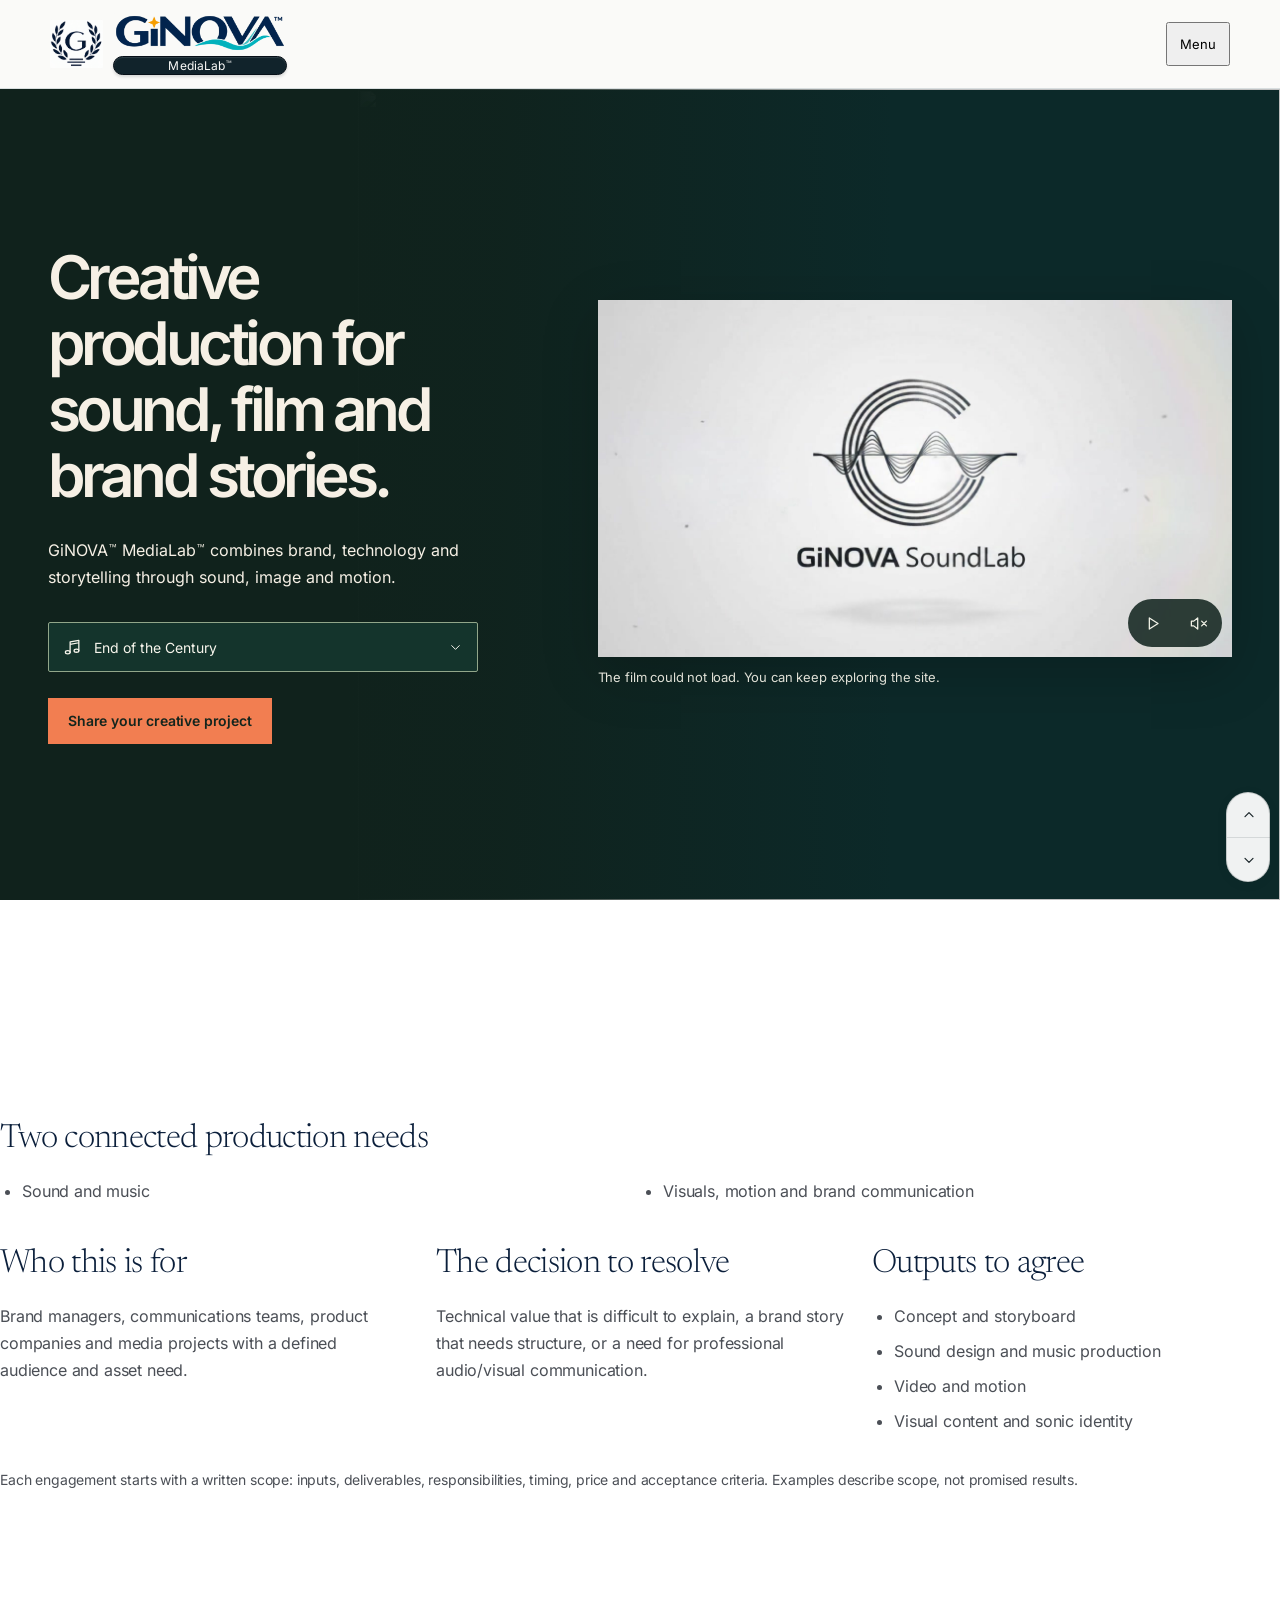
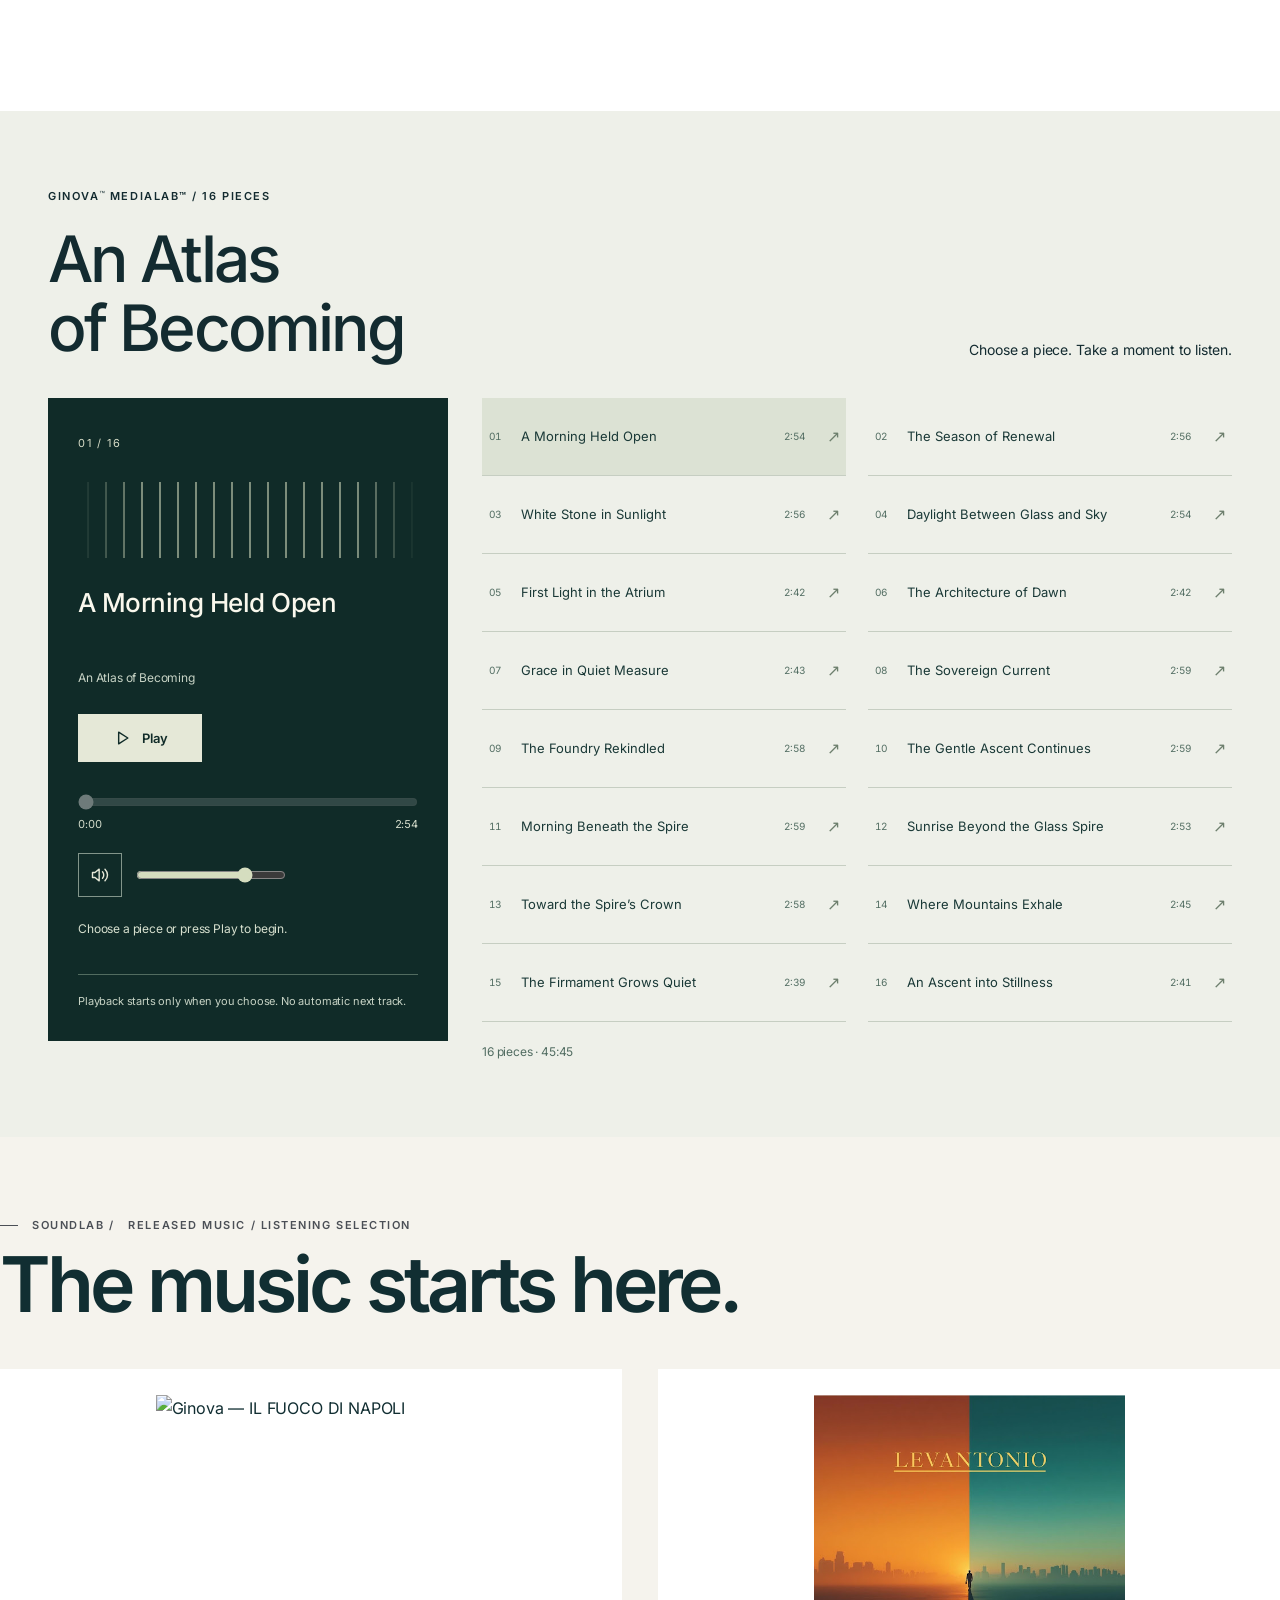
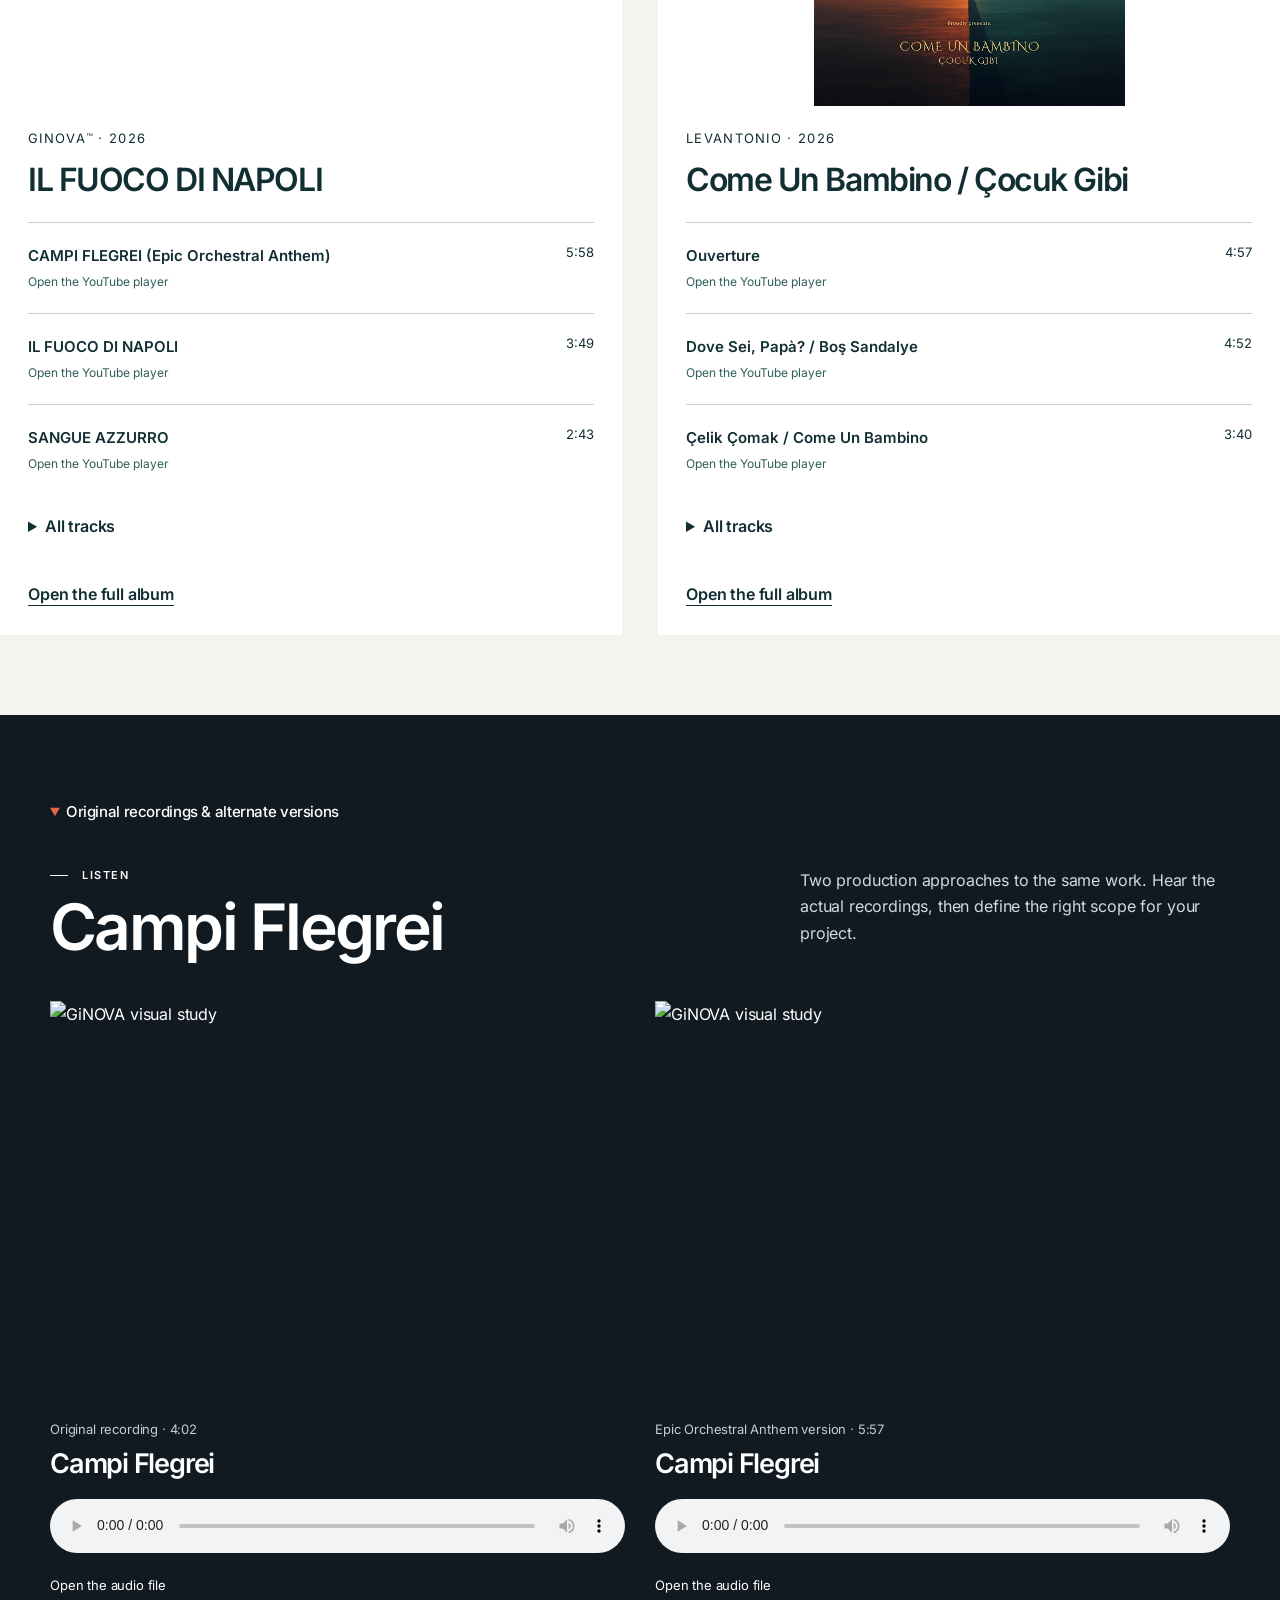
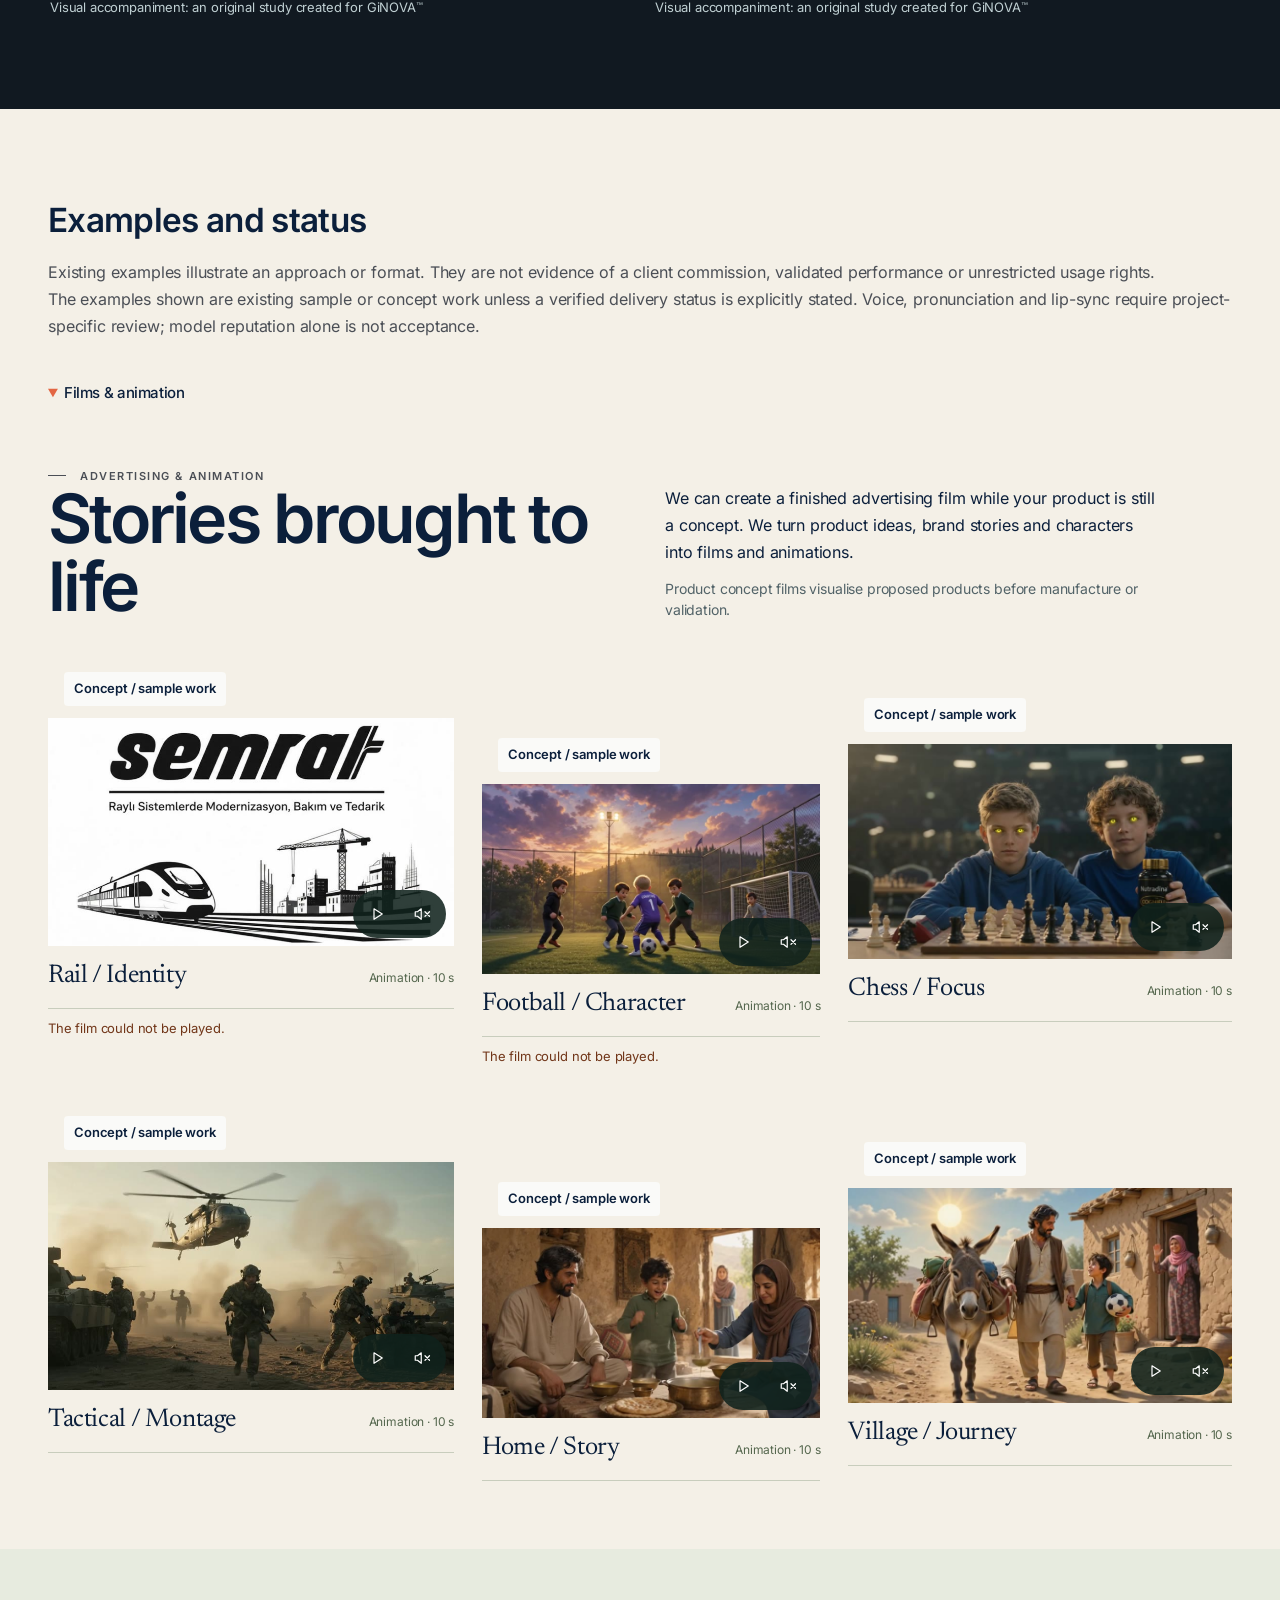
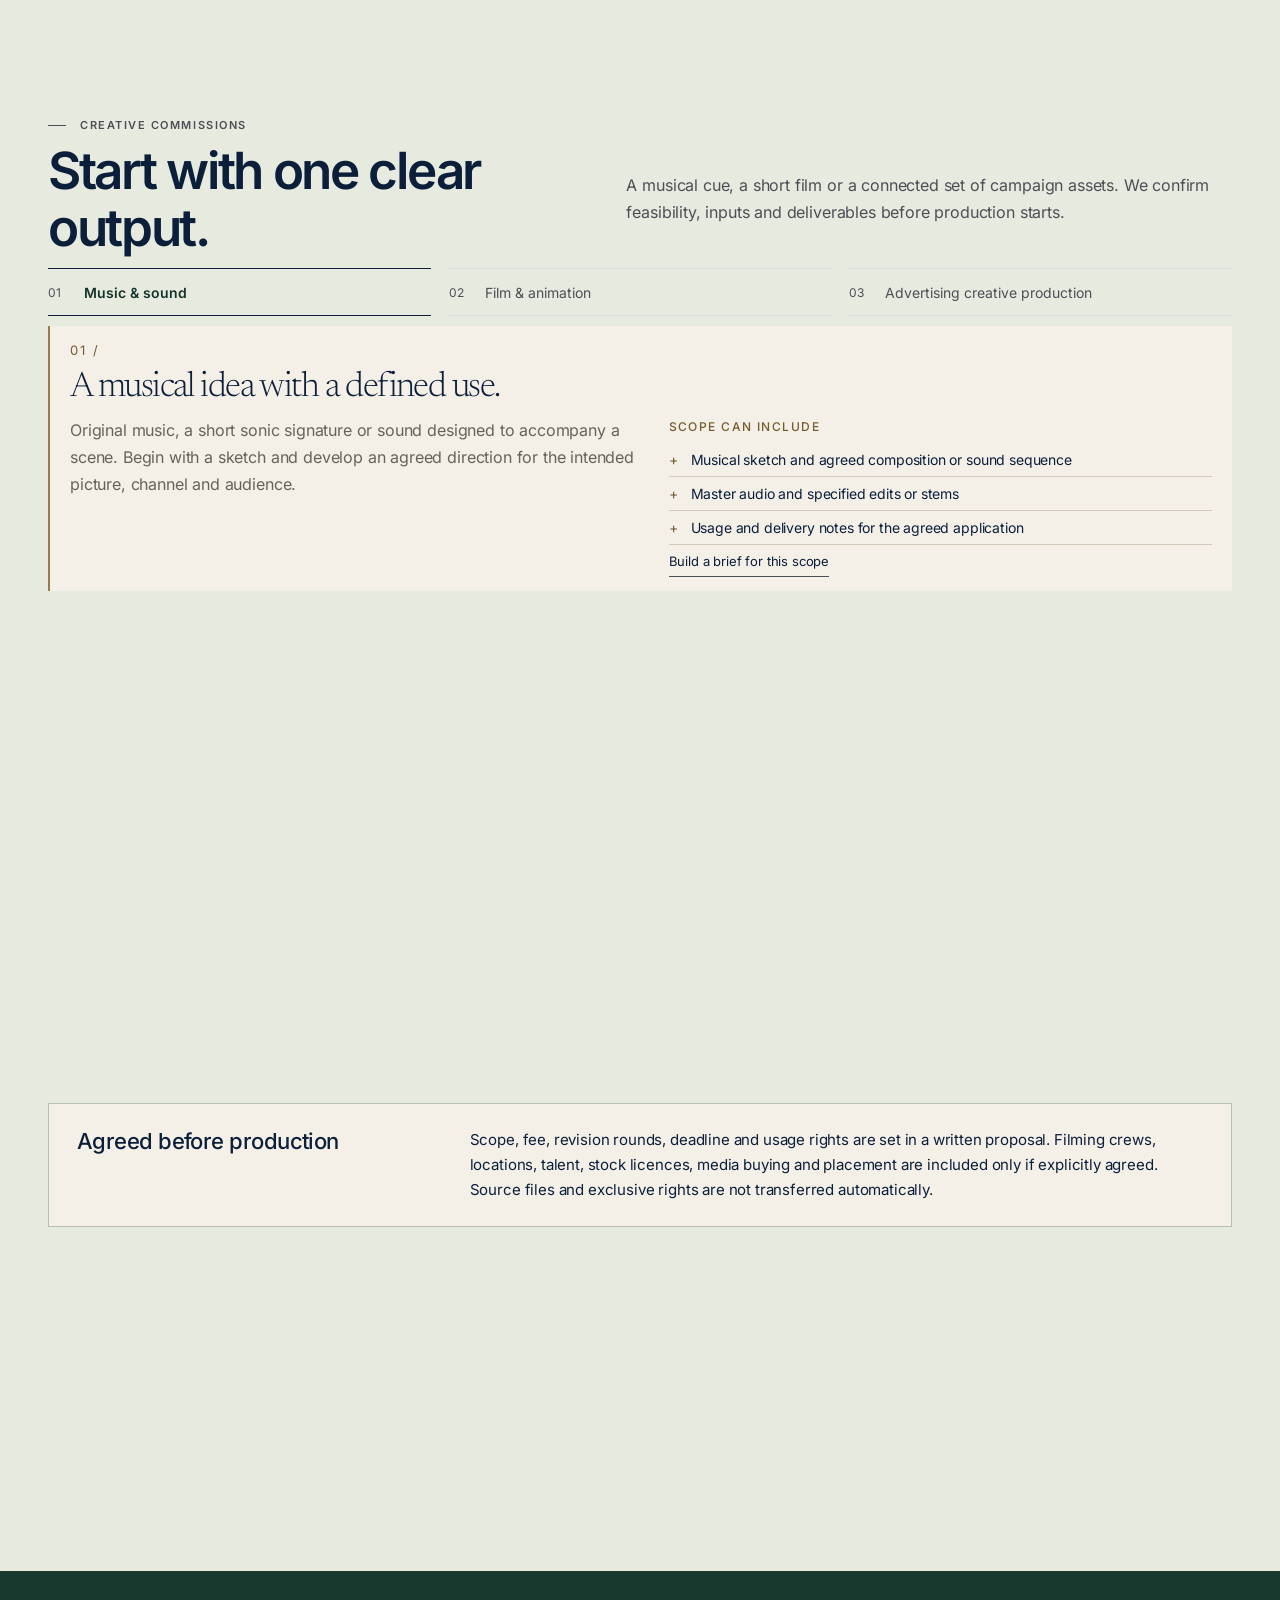
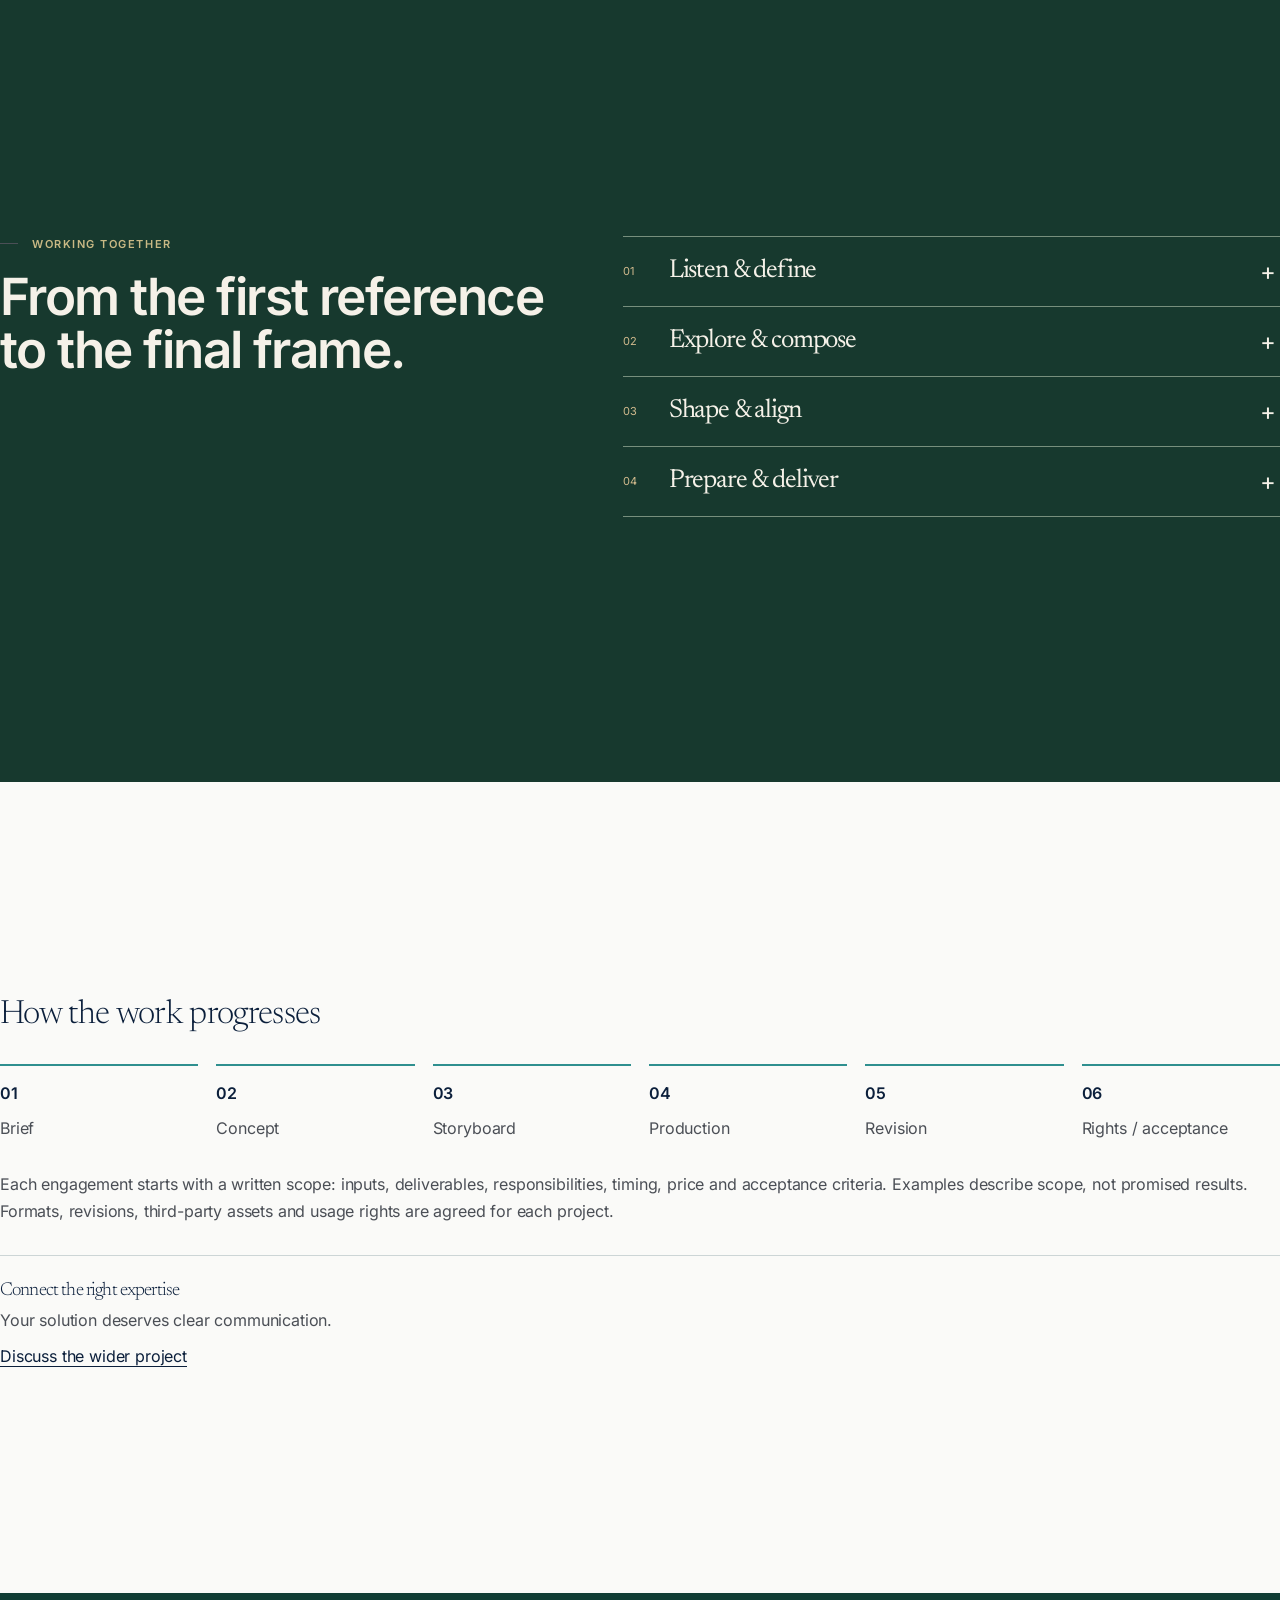
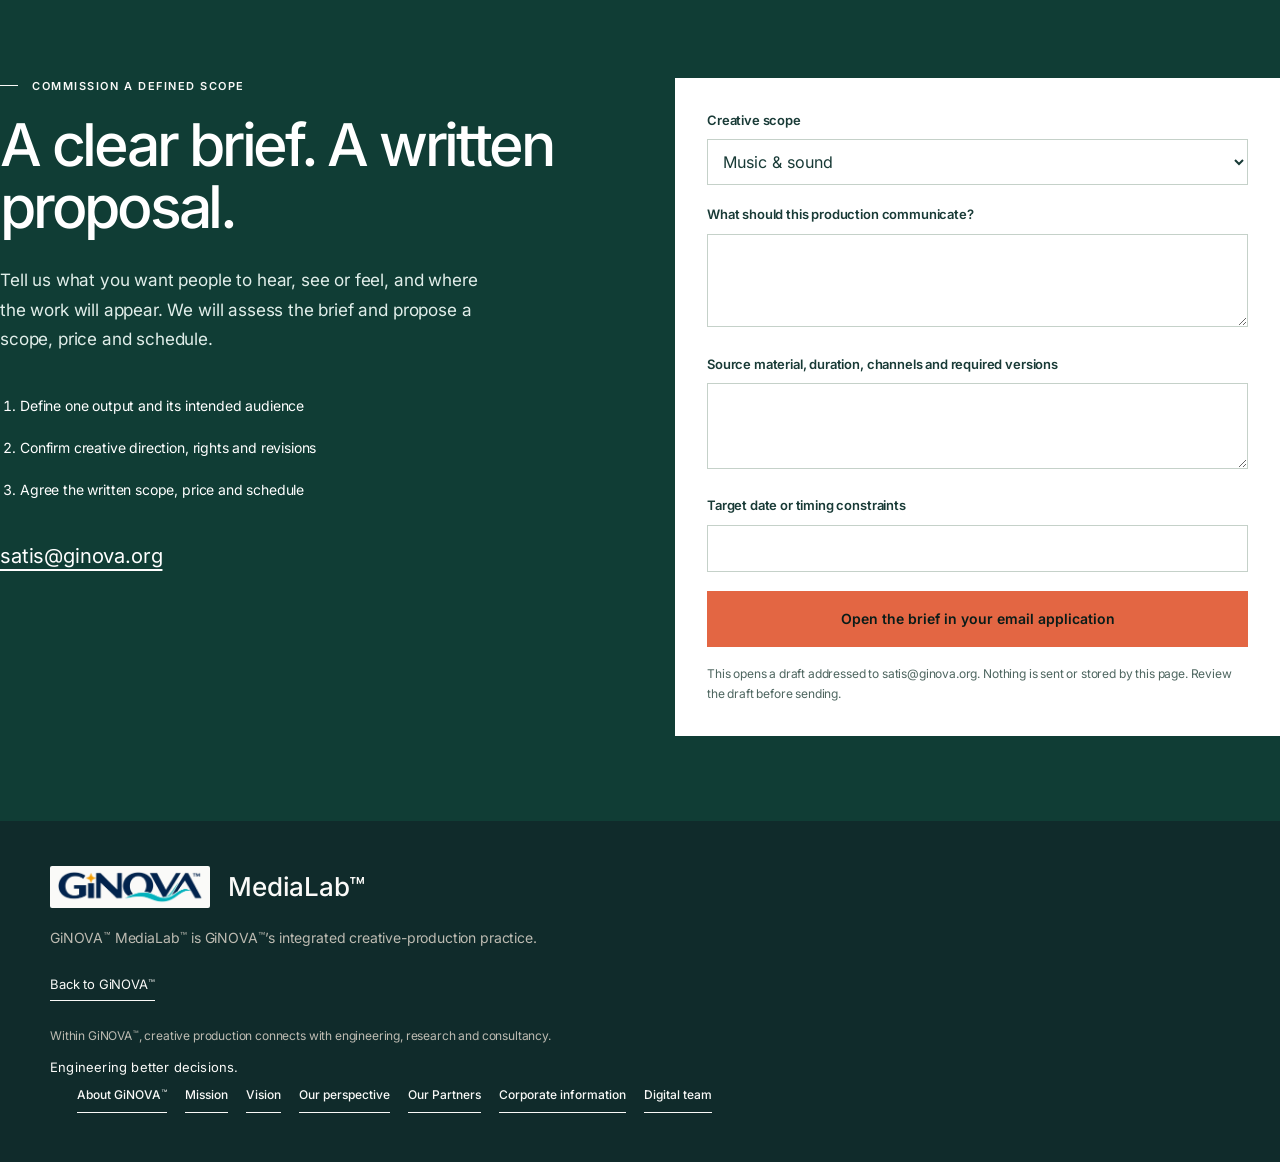
==== commit 26253302: "Add An Atlas of Becoming album with accessible playback controls" ====
--- a/labs/medialab/index.html
+++ b/labs/medialab/index.html
@@ -234,7 +234,7 @@
 @media(max-width:760px){.ms-boundary{grid-template-columns:1fr;gap:15px;padding:23px}.ms-descriptor{max-width:360px;font-size:14px}.sg-hero h1{font-size:clamp(82px,22vw,135px)}.sg-hero-bottom{gap:15px 25px}}
 </style><link rel="stylesheet" href="/assets/brand-lockup.css"><style>.sg-hero{padding:0}.sg-hero-copy{padding-top:48px;padding-bottom:36px}.sg-hero .eyebrow{margin-bottom:24px}.sg-actions{flex-direction:row;flex-wrap:wrap;align-items:center;gap:16px 22px;margin-top:22px;max-width:440px}.sg-actions a{flex:none;max-width:100%}.sg-primary{min-width:176px}.sg-quiet{white-space:normal;line-height:1.45}.sl-tabs button{width:100%;gap:18px;min-height:86px}.sl-tabs button>span:last-child{margin-left:0;margin-inline-start:0;flex:1;text-align:start}.sl-tabs .sl-tabno{flex:0 0 26px}.sg-hero-bottom{padding-bottom:24px}@media(max-width:760px){.sg-hero-copy{padding-top:38px;padding-bottom:30px}.sg-actions{gap:16px 20px}.sg-primary{min-width:165px}.sg-hero .eyebrow{margin-bottom:24px}}</style><link rel="stylesheet" href="/assets/section-elevator.css">
 <link rel="stylesheet" href="/assets/branch-hero-film.css"><link rel="stylesheet" href="/assets/medialab-presentation.css"><link rel="stylesheet" href="/assets/branch-header-geometry.css">
-<link rel="canonical" href="https://medialab.ginova.net/"><link rel="stylesheet" href="/assets/corporate-review.css"><link rel="stylesheet" href="/assets/uniform-typography.css"><style>html[data-locale-pending] body{visibility:hidden}</style><script>(()=>{const l=new URLSearchParams(location.search).get('lang');if(l&&/^(es|de|it|ar|ru|tr|zh|az|fr)(-|$)/i.test(l)){document.documentElement.setAttribute('data-locale-pending','');window.addEventListener('error',()=>document.documentElement.removeAttribute('data-locale-pending'),{once:true});setTimeout(()=>document.documentElement.removeAttribute('data-locale-pending'),3000)}})();</script><link rel="icon" type="image/svg+xml" href="/assets/brand-20261012/favicon.svg"><link rel="stylesheet" href="/assets/brand-20261012/identity.css"><script src="/assets/strategy-20261012/copy.js"></script><link rel="stylesheet" href="/assets/strategy-20261012/strategy.css"><meta name="theme-color" content="#0B1F3B"><meta property="og:type" content="website"><meta property="og:site_name" content="GiNOVA"><meta property="og:title" content="GiNOVA | Creative production for sound, film and brand stories."><meta property="og:description" content="GiNOVA MediaLab™ combines brand, technology and storytelling through sound, image and motion."><meta property="og:url" content="https://medialab.ginova.net/"><meta property="og:image" content="https://engineering.ginova.net/assets/media-trademark-20261012/share.png"><meta name="twitter:card" content="summary_large_image"><meta name="twitter:image" content="https://engineering.ginova.net/assets/media-trademark-20261012/share.png"><meta name="robots" content="index,follow"><script src="/assets/owner-redesign-20261012/copy.js"></script><link rel="stylesheet" href="/assets/owner-redesign-20261012/owner.css"><link rel="stylesheet" href="/assets/trademark-20261012/trademark.css?v=20261018-medialab-tm"></head>
+<link rel="canonical" href="https://medialab.ginova.net/"><link rel="stylesheet" href="/assets/corporate-review.css"><link rel="stylesheet" href="/assets/uniform-typography.css"><style>html[data-locale-pending] body{visibility:hidden}</style><script>(()=>{const l=new URLSearchParams(location.search).get('lang');if(l&&/^(es|de|it|ar|ru|tr|zh|az|fr)(-|$)/i.test(l)){document.documentElement.setAttribute('data-locale-pending','');window.addEventListener('error',()=>document.documentElement.removeAttribute('data-locale-pending'),{once:true});setTimeout(()=>document.documentElement.removeAttribute('data-locale-pending'),3000)}})();</script><link rel="icon" type="image/svg+xml" href="/assets/brand-20261012/favicon.svg"><link rel="stylesheet" href="/assets/brand-20261012/identity.css"><script src="/assets/strategy-20261012/copy.js"></script><link rel="stylesheet" href="/assets/strategy-20261012/strategy.css"><meta name="theme-color" content="#0B1F3B"><meta property="og:type" content="website"><meta property="og:site_name" content="GiNOVA"><meta property="og:title" content="GiNOVA | Creative production for sound, film and brand stories."><meta property="og:description" content="GiNOVA MediaLab™ combines brand, technology and storytelling through sound, image and motion."><meta property="og:url" content="https://medialab.ginova.net/"><meta property="og:image" content="https://engineering.ginova.net/assets/media-trademark-20261012/share.png"><meta name="twitter:card" content="summary_large_image"><meta name="twitter:image" content="https://engineering.ginova.net/assets/media-trademark-20261012/share.png"><meta name="robots" content="index,follow"><script src="/assets/owner-redesign-20261012/copy.js"></script><link rel="stylesheet" href="/assets/owner-redesign-20261012/owner.css"><link rel="stylesheet" href="/assets/trademark-20261012/trademark.css?v=20261018-medialab-tm"><link rel="stylesheet" href="/assets/atlas-20261019/atlas-player.css"></head>
 <body data-gn-site="medialab"><a class="skip" href="#top">Skip to content</a><header class="ginova-branch-header">
   <div class="wrap nav">
     <a class="brand ginova-brand-lockup" href="https://ginova.org/" aria-label="GiNOVA — home" data-route="https://ginova.org/">
@@ -247,7 +247,8 @@
     <button type="button" class="header-contact-icon" onclick="document.getElementById('enquiry').scrollIntoView()" data-header-contact aria-label="Contact" title="Contact"><svg viewbox="0 0 16 16" aria-hidden="true" focusable="false"><circle cx="8" cy="4" r="1.6"></circle><circle cx="4.5" cy="11" r="1.6"></circle><circle cx="11.5" cy="11" r="1.6"></circle></svg><span class="header-contact-tooltip" aria-hidden="true">Contact</span></button>
     <a data-strategy="common.about" href="https://ginova.org/#gn-company-overview">About</a><a data-strategy="common.contact" href="#enquiry">Contact</a></nav>
   </div>
-</header><main id="top" tabindex="-1" class="soundlab-gallery-page"><section class="sg-hero"><div class="sg-hero-art" aria-hidden="true"><img src="/assets/soundlab-studies/study-1.webp" alt="" width="1254" height="1254" fetchpriority="high"></div><div class="wrap ms-hero-grid"><div class="sg-hero-copy"><h1 data-strategy="medialab.hero" class="gn-strategy-hero-title">Creative production for sound, film and brand stories.</h1><p data-strategy="medialab.lead" class="ms-descriptor gn-strategy-hero-lead">GiNOVA MediaLab™ combines brand, technology and storytelling through sound, image and motion.</p><div class="sg-hero-sample ms-listening-selection"><div class="ms-music-row"><div class="ms-track-picker"><button type="button" id="medialab-track" aria-haspopup="listbox" aria-expanded="false" aria-controls="medialab-track-list" aria-label="Choose a track: End of the Century"><svg viewbox="0 0 24 24" aria-hidden="true" focusable="false"><path d="M9 18V5l11-2v13M9 8l11-2"></path><ellipse cx="6" cy="18" rx="3" ry="2"></ellipse><ellipse cx="17" cy="16" rx="3" ry="2"></ellipse></svg><bdi class="ms-current-track" dir="ltr">End of the Century</bdi><svg viewbox="0 0 24 24" aria-hidden="true" focusable="false"><path d="m6 9 6 6 6-6"></path></svg></button><div id="medialab-track-list" role="listbox" aria-label="Choose a track" hidden><button type="button" role="option" id="medialab-option-0" data-track="0" data-source="/assets/audio/end-of-the-century-2026-edit-remastered.mp3" data-title="End of the Century (2026 EDIT) (Remastered)" data-artist="ginova" data-duration="3:33" aria-selected="true"><bdi dir="ltr">End of the Century (2026 EDIT) (Remastered)</bdi><time>3:33</time></button><button type="button" role="option" id="medialab-option-1" data-track="1" data-source="/assets/audio/epic-disco-sax-sunset.mp3" data-title="Epic Disco Sax Sunset" data-artist="ginova" data-duration="3:34" aria-selected="false"><bdi dir="ltr">Epic Disco Sax Sunset</bdi><time>3:34</time></button><button type="button" role="option" id="medialab-option-2" data-track="2" data-source="/assets/audio/what-remains.mp3" data-title="What Remains" data-artist="ginova" data-duration="5:49" aria-selected="false"><bdi dir="ltr">What Remains</bdi><time>5:49</time></button><button type="button" role="option" id="medialab-option-3" data-track="3" data-source="/assets/audio/moscoff.mp3" data-title="Moscoff" data-artist="ginova" data-duration="4:08" aria-selected="false"><bdi dir="ltr">Moscoff</bdi><time>4:08</time></button><button type="button" role="option" id="medialab-option-4" data-track="4" data-source="/assets/audio/gaza.mp3" data-title="Gaza" data-artist="ginova" data-duration="3:54" aria-selected="false"><bdi dir="ltr">Gaza</bdi><time>3:54</time></button></div></div><button type="button" class="ms-icon-button" id="medialab-music-toggle" aria-label="Pause music" title="Pause music" hidden><svg viewbox="0 0 24 24" aria-hidden="true" focusable="false"><path d="M9 5v14M15 5v14"></path></svg></button></div><audio hidden id="medialab-audio" preload="none" aria-label="Play: End of the Century (2026 EDIT) (Remastered) — ginova — 3:33"><source src="/assets/audio/end-of-the-century-2026-edit-remastered.mp3" type="audio/mpeg"></source></audio><p class="ms-selected-recording sr-only" aria-live="polite"><bdi class="ms-track-title" dir="ltr">End of the Century (2026 EDIT) (Remastered)</bdi><span class="ms-track-meta"><bdi class="ms-track-artist" dir="ltr">ginova</bdi> · <time class="ms-track-duration" datetime="PT3M33S">3:33</time></span></p><p class="media-error" hidden data-t="media.error">This browser could not open the recording. You can open the audio file directly.</p><a class="ms-audio-fallback" href="/assets/audio/end-of-the-century-2026-edit-remastered.mp3" hidden data-t="media.fallback">Open the audio file</a></div><div class="sg-actions"><a data-strategy="medialab.cta" href="#enquiry" class="sg-primary">Share your creative project</a></div></div><div class="ms-brand-film-wrap"><figure class="branch-hero-film" data-branch-film="soundlab" data-film-base="/assets/media-trademark-20261012/welcome/"><div class="branch-film-screen"><video muted autoplay loop playsinline preload="metadata" width="1280" height="720" poster="/assets/media-trademark-20261012/welcome/soundlab.jpg" aria-label="Original GiNOVA SoundLab animation" data-aria="ms.film.label"></video><div class="branch-film-controls"><button type="button" class="ms-icon-button" data-film-toggle aria-label="Pause animation" title="Pause animation"><svg viewbox="0 0 24 24" aria-hidden="true" focusable="false"><path d="M9 5v14M15 5v14"></path></svg></button><button type="button" class="ms-icon-button" data-film-sound aria-label="Sound on" title="Sound on" aria-pressed="false"><svg viewbox="0 0 24 24" aria-hidden="true" focusable="false"><path d="m11 5-5 4H3v6h3l5 4Z"></path><path d="m16 9 6 6m0-6-6 6"></path></svg></button></div></div><span class="branch-film-status sr-only" role="status" aria-live="polite"></span><p class="branch-film-motto" hidden data-approved-motto></p></figure></div></div></section><section class="gn-strategy-brief" id="gn-service-brief"><div class="wrap"><div class="gn-strategy-needs"><h2 data-strategy="medialab.needsTitle">Two connected production needs</h2><ul><li data-strategy="medialab.needs.0">Sound and music</li><li data-strategy="medialab.needs.1">Visuals, motion and brand communication</li></ul></div><div class="gn-strategy-brief-grid"><article><h2 data-strategy="common.buyer">Who this is for</h2><p data-strategy="medialab.buyer">Brand managers, communications teams, product companies and media projects with a defined audience and asset need.</p></article><article><h2 data-strategy="common.problem">The decision to resolve</h2><p data-strategy="medialab.problem">Technical value that is difficult to explain, a brand story that needs structure, or a need for professional audio/visual communication.</p></article><article><h2 data-strategy="common.deliverables">Outputs to agree</h2><ul><li data-strategy="medialab.deliverables.0">Concept and storyboard</li><li data-strategy="medialab.deliverables.1">Sound design and music production</li><li data-strategy="medialab.deliverables.2">Video and motion</li><li data-strategy="medialab.deliverables.3">Visual content and sonic identity</li></ul></article></div><p data-strategy="common.scope" class="gn-strategy-note">Each engagement starts with a written scope: inputs, deliverables, responsibilities, timing, price and acceptance criteria. Examples describe scope, not promised results.</p></div></section><section class="album-showcase" id="released-music"><div class="wrap"><p class="eyebrow"><bdi dir="ltr">SoundLab / </bdi><span data-t="album.eyebrow">RELEASED MUSIC / LISTENING SELECTION</span></p><h2 data-t="album.title">The music starts here.</h2><div class="album-grid"><article class="album-card"><img src="/assets/media-trademark-20261012/napoli.webp" alt="Ginova — IL FUOCO DI NAPOLI" loading="lazy"><div class="album-copy"><p class="album-artist">Ginova · 2026</p><h3>IL FUOCO DI NAPOLI</h3><ol class="album-tracks"><li><button class="track-select" data-video="h3rytbMZwrc" data-title="CAMPI FLEGREI (Epic Orchestral Anthem)"><span>CAMPI FLEGREI (Epic Orchestral Anthem)</span><time>5:58</time><small data-t="album.open">Open the YouTube player</small></button></li><li><button class="track-select" data-video="RVJRnFvtEKI" data-title="IL FUOCO DI NAPOLI"><span>IL FUOCO DI NAPOLI</span><time>3:49</time><small data-t="album.open">Open the YouTube player</small></button></li><li><button class="track-select" data-video="fulIu8fTLVE" data-title="SANGUE AZZURRO"><span>SANGUE AZZURRO</span><time>2:43</time><small data-t="album.open">Open the YouTube player</small></button></li></ol><details class="album-more"><summary data-t="album.more">All tracks</summary><ol class="album-tracks" start="4"><li><button class="track-select" data-video="waJKYJXny_c" data-title="REGINA DEL GOLFO"><span>REGINA DEL GOLFO</span><time>3:26</time><small data-t="album.open">Open the YouTube player</small></button></li></ol></details><a class="album-link" href="https://music.youtube.com/playlist?list=OLAK5uy_mT7oOmOXNSpKWwzxPKgs_seKzJVBgW4OI" target="_blank" rel="noopener noreferrer" data-t="album.full">Open the full album</a></div></article><article class="album-card"><img src="/assets/covers/come-un-bambino.jpg" alt="Levantonio — Come Un Bambino / Çocuk Gibi" loading="lazy"><div class="album-copy"><p class="album-artist">Levantonio · 2026</p><h3>Come Un Bambino / Çocuk Gibi</h3><ol class="album-tracks"><li><button class="track-select" data-video="Uh_2uIu3AY0" data-title="Ouverture"><span>Ouverture</span><time>4:57</time><small data-t="album.open">Open the YouTube player</small></button></li><li><button class="track-select" data-video="PnVoo_k8aJo" data-title="Dove Sei, Papà? / Boş Sandalye"><span>Dove Sei, Papà? / Boş Sandalye</span><time>4:52</time><small data-t="album.open">Open the YouTube player</small></button></li><li><button class="track-select" data-video="Nmsm0kqp0iU" data-title="Çelik Çomak / Come Un Bambino"><span>Çelik Çomak / Come Un Bambino</span><time>3:40</time><small data-t="album.open">Open the YouTube player</small></button></li></ol><details class="album-more"><summary data-t="album.more">All tracks</summary><ol class="album-tracks" start="4"><li><button class="track-select" data-video="eyx1CmJpvns" data-title="Un Bacio a Pozzuoli"><span>Un Bacio a Pozzuoli</span><time>3:56</time><small data-t="album.open">Open the YouTube player</small></button></li><li><button class="track-select" data-video="-P4IWno_s7M" data-title="Beyoğlu Tek Nefeste"><span>Beyoğlu Tek Nefeste</span><time>3:53</time><small data-t="album.open">Open the YouTube player</small></button></li><li><button class="track-select" data-video="VSHvXlUBjXc" data-title="E Che Ce Fai"><span>E Che Ce Fai</span><time>3:33</time><small data-t="album.open">Open the YouTube player</small></button></li><li><button class="track-select" data-video="KfEItSIaWPE" data-title="Her Şey Seninle"><span>Her Şey Seninle</span><time>3:53</time><small data-t="album.open">Open the YouTube player</small></button></li><li><button class="track-select" data-video="C5jgjqXG1bk" data-title="Un Soldo / Libertà"><span>Un Soldo / Libertà</span><time>4:14</time><small data-t="album.open">Open the YouTube player</small></button></li><li><button class="track-select" data-video="n-c9MiHW6uQ" data-title="Non Cado Più / Düşmüyorum"><span>Non Cado Più / Düşmüyorum</span><time>4:17</time><small data-t="album.open">Open the YouTube player</small></button></li><li><button class="track-select" data-video="0dBiWu3-H7o" data-title="Ancora Qui / Hâlâ Buradayım"><span>Ancora Qui / Hâlâ Buradayım</span><time>4:18</time><small data-t="album.open">Open the YouTube player</small></button></li><li><button class="track-select" data-video="YjFZV9r9Oo0" data-title="La Trattoria di Ischia"><span>La Trattoria di Ischia</span><time>4:07</time><small data-t="album.open">Open the YouTube player</small></button></li><li><button class="track-select" data-video="IPpikzRcj7g" data-title="What Remains"><span>What Remains</span><time>5:49</time><small data-t="album.open">Open the YouTube player</small></button></li><li><button class="track-select" data-video="4t3K-QvMCvY" data-title="Chiusura"><span>Chiusura</span><time>4:23</time><small data-t="album.open">Open the YouTube player</small></button></li></ol></details><a class="album-link" href="https://music.youtube.com/playlist?list=OLAK5uy_lpn3D_Ck-BZMiYm1XtT3mPH9ufiV-m9ZA" target="_blank" rel="noopener noreferrer" data-t="album.full">Open the full album</a></div></article></div><div id="album-player-panel" class="album-player-panel" hidden><p data-t="album.player">Selected work</p><h3 id="album-selected-title" tabindex="-1"></h3><button type="button" id="album-close-player" data-t="album.close">Close player</button><div id="album-player-slot"></div><p data-t="album.note">Opening the player connects to YouTube. Start playback using its controls.</p><a id="album-watch-link" target="_blank" rel="noopener noreferrer" data-t="album.fallback">Listen on YouTube Music</a></div></div></section><section class="actual-media" id="listen"><details class="secondary-work" open><summary class="wrap" data-t="media.archive">Original recordings &amp; alternate versions</summary><div class="wrap"><div class="media-heading"><div><p class="eyebrow" data-t="media.listen">Listen</p><h2 data-t="media.music.title">Campi Flegrei</h2></div><p data-t="media.music.intro">Two production approaches to the same work. Hear the actual recordings, then define the right scope for your project.</p></div><div class="record-grid"><figure class="record-card"><img src="/assets/soundlab-studies/study-1.webp" alt="GiNOVA visual study" data-media-art="true" loading="lazy"><figcaption><p class="media-meta"><span data-t="media.original">Original recording</span> · 4:02</p><h3>Campi Flegrei</h3><audio controls preload="metadata" aria-label="Campi Flegrei — 4:02"><source src="/assets/audio/campi-flegrei.mp3" type="audio/mpeg"></source></audio><p class="media-error" hidden data-t="media.error">This browser could not open the recording. You can open the audio file directly.</p><a class="media-fallback" href="/assets/audio/campi-flegrei.mp3" data-t="media.fallback">Open the audio file</a><p class="media-meta" data-t="media.visual">Visual accompaniment: an original study created for GiNOVA</p></figcaption></figure><figure class="record-card"><img src="/assets/soundlab-studies/study-2.webp" alt="GiNOVA visual study" data-media-art="true" loading="lazy"><figcaption><p class="media-meta"><span data-t="media.epic">Epic Orchestral Anthem version</span> · 5:57</p><h3>Campi Flegrei</h3><audio controls preload="metadata" aria-label="Campi Flegrei — 5:57"><source src="/assets/audio/campi-flegrei-epic-orchestral-anthem.mp3" type="audio/mpeg"></source></audio><p class="media-error" hidden data-t="media.error">This browser could not open the recording. You can open the audio file directly.</p><a class="media-fallback" href="/assets/audio/campi-flegrei-epic-orchestral-anthem.mp3" data-t="media.fallback">Open the audio file</a><p class="media-meta" data-t="media.visual">Visual accompaniment: an original study created for GiNOVA</p></figcaption></figure></div></div></details></section><section class="sg-gallery" id="studies"><div class="wrap gn-strategy-example-intro"><h2 data-strategy="common.examples">Examples and status</h2><p data-strategy="common.exampleNote">Existing examples illustrate an approach or format. They are not evidence of a client commission, validated performance or unrestricted usage rights.</p><p data-strategy="medialab.boundary">The examples shown are existing sample or concept work unless a verified delivery status is explicitly stated. Voice, pronunciation and lip-sync require project-specific review; model reputation alone is not acceptance.</p></div><details class="secondary-work" open><summary class="wrap" data-motion-heading>Films &amp; animation</summary><div class="wrap"><div class="sg-gallery-head"><div><p class="eyebrow" data-t="sg.gallery">Advertising &amp; animation</p><h2 data-t="sg.galleryhead">Stories brought to life</h2></div><div><p class="sg-gallery-intro" data-t="sg.galleryintro">We can create a finished advertising film while your product is still a concept. We turn product ideas, brand stories and characters into films and animations.</p><p class="ms-concept-note" data-t="sg.conceptnote">Product concept films visualise proposed products before manufacture or validation.</p></div></div><div class="ms-motion-grid"><article class="ms-motion-study"><p data-strategy="common.concept" class="gn-strategy-status">Concept / sample work</p><figure class="ms-motion-film" data-motion-film><div class="ms-motion-screen"><video data-showcase-video data-src="/assets/medialab-motion/rail-identity.mp4" muted loop playsinline preload="none" poster="/assets/medialab-motion/rail-identity.jpg" width="1280" height="720" aria-label="Rail / Identity" data-motion-title="0"></video><div class="ms-motion-controls"><button type="button" data-motion-toggle aria-label="Play animation" title="Play animation"><svg viewbox="0 0 24 24" aria-hidden="true"><path d="m8 5 11 7-11 7Z"></path></svg></button><button type="button" data-motion-sound aria-label="Sound on" title="Sound on" aria-pressed="false"><svg viewbox="0 0 24 24" aria-hidden="true"><path d="m11 5-5 4H3v6h3l5 4Z"></path><path d="m16 9 6 6m0-6-6 6"></path></svg></button></div></div><figcaption><h3 data-motion-title="0">Rail / Identity</h3><span data-motion-meta>Animation · 10 s</span></figcaption><p class="ms-motion-error" role="status" hidden></p></figure></article><article class="ms-motion-study"><p data-strategy="common.concept" class="gn-strategy-status">Concept / sample work</p><figure class="ms-motion-film" data-motion-film><div class="ms-motion-screen"><video data-showcase-video data-src="/assets/medialab-motion/football-character.mp4" muted loop playsinline preload="none" poster="/assets/medialab-motion/football-character.jpg" width="1280" height="720" aria-label="Football / Character" data-motion-title="1"></video><div class="ms-motion-controls"><button type="button" data-motion-toggle aria-label="Play animation" title="Play animation"><svg viewbox="0 0 24 24" aria-hidden="true"><path d="m8 5 11 7-11 7Z"></path></svg></button><button type="button" data-motion-sound aria-label="Sound on" title="Sound on" aria-pressed="false"><svg viewbox="0 0 24 24" aria-hidden="true"><path d="m11 5-5 4H3v6h3l5 4Z"></path><path d="m16 9 6 6m0-6-6 6"></path></svg></button></div></div><figcaption><h3 data-motion-title="1">Football / Character</h3><span data-motion-meta>Animation · 10 s</span></figcaption><p class="ms-motion-error" role="status" hidden></p></figure></article><article class="ms-motion-study"><p data-strategy="common.concept" class="gn-strategy-status">Concept / sample work</p><figure class="ms-motion-film" data-motion-film><div class="ms-motion-screen"><video data-showcase-video data-src="/assets/medialab-motion/chess-focus.mp4" muted loop playsinline preload="none" poster="/assets/medialab-motion/chess-focus.jpg" width="1280" height="720" aria-label="Chess / Focus" data-motion-title="2"></video><div class="ms-motion-controls"><button type="button" data-motion-toggle aria-label="Play animation" title="Play animation"><svg viewbox="0 0 24 24" aria-hidden="true"><path d="m8 5 11 7-11 7Z"></path></svg></button><button type="button" data-motion-sound aria-label="Sound on" title="Sound on" aria-pressed="false"><svg viewbox="0 0 24 24" aria-hidden="true"><path d="m11 5-5 4H3v6h3l5 4Z"></path><path d="m16 9 6 6m0-6-6 6"></path></svg></button></div></div><figcaption><h3 data-motion-title="2">Chess / Focus</h3><span data-motion-meta>Animation · 10 s</span></figcaption><p class="ms-motion-error" role="status" hidden></p></figure></article><article class="ms-motion-study"><p data-strategy="common.concept" class="gn-strategy-status">Concept / sample work</p><figure class="ms-motion-film" data-motion-film><div class="ms-motion-screen"><video data-showcase-video data-src="/assets/medialab-motion/tactical-montage-web.mp4" muted loop playsinline preload="none" poster="/assets/medialab-motion/tactical-montage.jpg" width="1280" height="720" aria-label="Tactical / Montage" data-motion-title="3"></video><div class="ms-motion-controls"><button type="button" data-motion-toggle aria-label="Play animation" title="Play animation"><svg viewbox="0 0 24 24" aria-hidden="true"><path d="m8 5 11 7-11 7Z"></path></svg></button><button type="button" data-motion-sound aria-label="Sound on" title="Sound on" aria-pressed="false"><svg viewbox="0 0 24 24" aria-hidden="true"><path d="m11 5-5 4H3v6h3l5 4Z"></path><path d="m16 9 6 6m0-6-6 6"></path></svg></button></div></div><figcaption><h3 data-motion-title="3">Tactical / Montage</h3><span data-motion-meta>Animation · 10 s</span></figcaption><p class="ms-motion-error" role="status" hidden></p></figure></article><article class="ms-motion-study"><p data-strategy="common.concept" class="gn-strategy-status">Concept / sample work</p><figure class="ms-motion-film" data-motion-film><div class="ms-motion-screen"><video data-showcase-video data-src="/assets/medialab-motion/home-story.mp4" muted loop playsinline preload="none" poster="/assets/medialab-motion/home-story.jpg" width="1280" height="720" aria-label="Home / Story" data-motion-title="4"></video><div class="ms-motion-controls"><button type="button" data-motion-toggle aria-label="Play animation" title="Play animation"><svg viewbox="0 0 24 24" aria-hidden="true"><path d="m8 5 11 7-11 7Z"></path></svg></button><button type="button" data-motion-sound aria-label="Sound on" title="Sound on" aria-pressed="false"><svg viewbox="0 0 24 24" aria-hidden="true"><path d="m11 5-5 4H3v6h3l5 4Z"></path><path d="m16 9 6 6m0-6-6 6"></path></svg></button></div></div><figcaption><h3 data-motion-title="4">Home / Story</h3><span data-motion-meta>Animation · 10 s</span></figcaption><p class="ms-motion-error" role="status" hidden></p></figure></article><article class="ms-motion-study"><p data-strategy="common.concept" class="gn-strategy-status">Concept / sample work</p><figure class="ms-motion-film" data-motion-film><div class="ms-motion-screen"><video data-showcase-video data-src="/assets/medialab-motion/village-journey.mp4" muted loop playsinline preload="none" poster="/assets/medialab-motion/village-journey.jpg" width="1280" height="720" aria-label="Village / Journey" data-motion-title="5"></video><div class="ms-motion-controls"><button type="button" data-motion-toggle aria-label="Play animation" title="Play animation"><svg viewbox="0 0 24 24" aria-hidden="true"><path d="m8 5 11 7-11 7Z"></path></svg></button><button type="button" data-motion-sound aria-label="Sound on" title="Sound on" aria-pressed="false"><svg viewbox="0 0 24 24" aria-hidden="true"><path d="m11 5-5 4H3v6h3l5 4Z"></path><path d="m16 9 6 6m0-6-6 6"></path></svg></button></div></div><figcaption><h3 data-motion-title="5">Village / Journey</h3><span data-motion-meta>Animation · 10 s</span></figcaption><p class="ms-motion-error" role="status" hidden></p></figure></article></div></div></details></section><section id="formats" class="sl-formats"><div class="wrap"><p class="eyebrow" data-t="sl.formats">Creative commissions</p><div class="sl-section-head"><h2 data-t="sl.formathead">Start with one clear output.</h2><p class="lead" data-t="sl.formatintro">A musical cue, a short film or a connected set of campaign assets. We confirm feasibility, inputs and deliverables before production starts.</p></div><div class="sl-format-grid"><div class="sl-tabs" role="tablist" data-ui-label="formats" aria-label="Creative formats" aria-orientation="vertical"><button role="tab" id="format-tab-0" aria-controls="format-panel" aria-selected="true" tabindex="0" data-format="0"><span class="sl-tabno">01</span><span data-t="sl.music">Music &amp; sound</span></button><button role="tab" id="format-tab-1" aria-controls="format-panel" aria-selected="false" tabindex="-1" data-format="1"><span class="sl-tabno">02</span><span data-t="sl.motion">Film &amp; animation</span></button><button role="tab" id="format-tab-2" aria-controls="format-panel" aria-selected="false" tabindex="-1" data-format="2"><span class="sl-tabno">03</span><span data-t="sl.production">Advertising creative production</span></button></div><article class="sl-panel" id="format-panel" role="tabpanel" aria-labelledby="format-tab-0" tabindex="0"><p class="sl-panel-index" id="format-index">01 /</p><h3 id="format-title"></h3><p id="format-description"></p><h4 data-t="sl.outputs">Scope can include</h4><ul id="format-outputs"></ul><a class="text-link" id="format-enquiry" href="mailto:satis@ginova.org" data-t="sl.discuss">Build a brief for this scope</a></article></div></div></section>
+</header><main id="top" tabindex="-1" class="soundlab-gallery-page"><section class="sg-hero"><div class="sg-hero-art" aria-hidden="true"><img src="/assets/soundlab-studies/study-1.webp" alt="" width="1254" height="1254" fetchpriority="high"></div><div class="wrap ms-hero-grid"><div class="sg-hero-copy"><h1 data-strategy="medialab.hero" class="gn-strategy-hero-title">Creative production for sound, film and brand stories.</h1><p data-strategy="medialab.lead" class="ms-descriptor gn-strategy-hero-lead">GiNOVA MediaLab™ combines brand, technology and storytelling through sound, image and motion.</p><div class="sg-hero-sample ms-listening-selection"><div class="ms-music-row"><div class="ms-track-picker"><button type="button" id="medialab-track" aria-haspopup="listbox" aria-expanded="false" aria-controls="medialab-track-list" aria-label="Choose a track: End of the Century"><svg viewbox="0 0 24 24" aria-hidden="true" focusable="false"><path d="M9 18V5l11-2v13M9 8l11-2"></path><ellipse cx="6" cy="18" rx="3" ry="2"></ellipse><ellipse cx="17" cy="16" rx="3" ry="2"></ellipse></svg><bdi class="ms-current-track" dir="ltr">End of the Century</bdi><svg viewbox="0 0 24 24" aria-hidden="true" focusable="false"><path d="m6 9 6 6 6-6"></path></svg></button><div id="medialab-track-list" role="listbox" aria-label="Choose a track" hidden><button type="button" role="option" id="medialab-option-0" data-track="0" data-source="/assets/audio/end-of-the-century-2026-edit-remastered.mp3" data-title="End of the Century (2026 EDIT) (Remastered)" data-artist="ginova" data-duration="3:33" aria-selected="true"><bdi dir="ltr">End of the Century (2026 EDIT) (Remastered)</bdi><time>3:33</time></button><button type="button" role="option" id="medialab-option-1" data-track="1" data-source="/assets/audio/epic-disco-sax-sunset.mp3" data-title="Epic Disco Sax Sunset" data-artist="ginova" data-duration="3:34" aria-selected="false"><bdi dir="ltr">Epic Disco Sax Sunset</bdi><time>3:34</time></button><button type="button" role="option" id="medialab-option-2" data-track="2" data-source="/assets/audio/what-remains.mp3" data-title="What Remains" data-artist="ginova" data-duration="5:49" aria-selected="false"><bdi dir="ltr">What Remains</bdi><time>5:49</time></button><button type="button" role="option" id="medialab-option-3" data-track="3" data-source="/assets/audio/moscoff.mp3" data-title="Moscoff" data-artist="ginova" data-duration="4:08" aria-selected="false"><bdi dir="ltr">Moscoff</bdi><time>4:08</time></button><button type="button" role="option" id="medialab-option-4" data-track="4" data-source="/assets/audio/gaza.mp3" data-title="Gaza" data-artist="ginova" data-duration="3:54" aria-selected="false"><bdi dir="ltr">Gaza</bdi><time>3:54</time></button></div></div><button type="button" class="ms-icon-button" id="medialab-music-toggle" aria-label="Pause music" title="Pause music" hidden><svg viewbox="0 0 24 24" aria-hidden="true" focusable="false"><path d="M9 5v14M15 5v14"></path></svg></button></div><audio hidden id="medialab-audio" preload="none" aria-label="Play: End of the Century (2026 EDIT) (Remastered) — ginova — 3:33"><source src="/assets/audio/end-of-the-century-2026-edit-remastered.mp3" type="audio/mpeg"></source></audio><p class="ms-selected-recording sr-only" aria-live="polite"><bdi class="ms-track-title" dir="ltr">End of the Century (2026 EDIT) (Remastered)</bdi><span class="ms-track-meta"><bdi class="ms-track-artist" dir="ltr">ginova</bdi> · <time class="ms-track-duration" datetime="PT3M33S">3:33</time></span></p><p class="media-error" hidden data-t="media.error">This browser could not open the recording. You can open the audio file directly.</p><a class="ms-audio-fallback" href="/assets/audio/end-of-the-century-2026-edit-remastered.mp3" hidden data-t="media.fallback">Open the audio file</a></div><div class="sg-actions"><a data-strategy="medialab.cta" href="#enquiry" class="sg-primary">Share your creative project</a></div></div><div class="ms-brand-film-wrap"><figure class="branch-hero-film" data-branch-film="soundlab" data-film-base="/assets/media-trademark-20261012/welcome/"><div class="branch-film-screen"><video muted autoplay loop playsinline preload="metadata" width="1280" height="720" poster="/assets/media-trademark-20261012/welcome/soundlab.jpg" aria-label="Original GiNOVA SoundLab animation" data-aria="ms.film.label"></video><div class="branch-film-controls"><button type="button" class="ms-icon-button" data-film-toggle aria-label="Pause animation" title="Pause animation"><svg viewbox="0 0 24 24" aria-hidden="true" focusable="false"><path d="M9 5v14M15 5v14"></path></svg></button><button type="button" class="ms-icon-button" data-film-sound aria-label="Sound on" title="Sound on" aria-pressed="false"><svg viewbox="0 0 24 24" aria-hidden="true" focusable="false"><path d="m11 5-5 4H3v6h3l5 4Z"></path><path d="m16 9 6 6m0-6-6 6"></path></svg></button></div></div><span class="branch-film-status sr-only" role="status" aria-live="polite"></span><p class="branch-film-motto" hidden data-approved-motto></p></figure></div></div></section><section class="gn-strategy-brief" id="gn-service-brief"><div class="wrap"><div class="gn-strategy-needs"><h2 data-strategy="medialab.needsTitle">Two connected production needs</h2><ul><li data-strategy="medialab.needs.0">Sound and music</li><li data-strategy="medialab.needs.1">Visuals, motion and brand communication</li></ul></div><div class="gn-strategy-brief-grid"><article><h2 data-strategy="common.buyer">Who this is for</h2><p data-strategy="medialab.buyer">Brand managers, communications teams, product companies and media projects with a defined audience and asset need.</p></article><article><h2 data-strategy="common.problem">The decision to resolve</h2><p data-strategy="medialab.problem">Technical value that is difficult to explain, a brand story that needs structure, or a need for professional audio/visual communication.</p></article><article><h2 data-strategy="common.deliverables">Outputs to agree</h2><ul><li data-strategy="medialab.deliverables.0">Concept and storyboard</li><li data-strategy="medialab.deliverables.1">Sound design and music production</li><li data-strategy="medialab.deliverables.2">Video and motion</li><li data-strategy="medialab.deliverables.3">Visual content and sonic identity</li></ul></article></div><p data-strategy="common.scope" class="gn-strategy-note">Each engagement starts with a written scope: inputs, deliverables, responsibilities, timing, price and acceptance criteria. Examples describe scope, not promised results.</p></div></section><section class="atlas-album" id="atlas-album" aria-labelledby="atlas-album-title" translate="no"><div class="atlas-inner"><div class="atlas-heading"><div><p class="atlas-kicker" data-atlas-copy="kicker">GiNOVA MediaLab™ / 16 pieces</p><h2 id="atlas-album-title"><bdi lang="en" dir="ltr">An Atlas<br>of Becoming</bdi></h2></div><p class="atlas-intro" data-atlas-copy="intro">Choose a piece. Take a moment to listen.</p></div><div class="atlas-layout"><div class="atlas-console"><span class="atlas-current-number" dir="ltr">01 / 16</span><div class="atlas-cover-lines" aria-hidden="true"></div><bdi class="atlas-current-title" lang="en" dir="ltr">A Morning Held Open</bdi><p class="atlas-album-name" lang="en" dir="ltr">An Atlas of Becoming</p><audio id="atlas-audio" preload="none" hidden></audio><div class="atlas-transport"><button class="atlas-play" type="button"><svg viewBox="0 0 24 24" aria-hidden="true"></svg><span>Play</span></button></div><div class="atlas-timeline"><input class="atlas-seek" type="range" min="0" max="1" value="0" step="0.1" disabled aria-label="Seek"><div class="atlas-time"><span class="atlas-position">0:00</span><span class="atlas-duration">0:00</span></div></div><div class="atlas-volume-row"><button class="atlas-mute" type="button" aria-label="Mute" aria-pressed="false"><svg viewBox="0 0 24 24" aria-hidden="true"></svg></button><input class="atlas-volume" type="range" min="0" max="1" step="0.01" value="0.75" aria-label="Volume"></div><p class="atlas-status" role="status" aria-live="polite" aria-atomic="true">Choose a piece or press Play to begin.</p><p class="atlas-policy" data-atlas-copy="policy">Playback starts only when you choose. No automatic next track.</p></div><div><ol class="atlas-tracks" aria-label="An Atlas of Becoming"></ol><p class="atlas-summary" data-atlas-copy="summary">16 pieces · 45:45</p></div></div><noscript>Enable JavaScript to choose and play an album track.</noscript></div></section>
+<section class="album-showcase" id="released-music"><div class="wrap"><p class="eyebrow"><bdi dir="ltr">SoundLab / </bdi><span data-t="album.eyebrow">RELEASED MUSIC / LISTENING SELECTION</span></p><h2 data-t="album.title">The music starts here.</h2><div class="album-grid"><article class="album-card"><img src="/assets/media-trademark-20261012/napoli.webp" alt="Ginova — IL FUOCO DI NAPOLI" loading="lazy"><div class="album-copy"><p class="album-artist">Ginova · 2026</p><h3>IL FUOCO DI NAPOLI</h3><ol class="album-tracks"><li><button class="track-select" data-video="h3rytbMZwrc" data-title="CAMPI FLEGREI (Epic Orchestral Anthem)"><span>CAMPI FLEGREI (Epic Orchestral Anthem)</span><time>5:58</time><small data-t="album.open">Open the YouTube player</small></button></li><li><button class="track-select" data-video="RVJRnFvtEKI" data-title="IL FUOCO DI NAPOLI"><span>IL FUOCO DI NAPOLI</span><time>3:49</time><small data-t="album.open">Open the YouTube player</small></button></li><li><button class="track-select" data-video="fulIu8fTLVE" data-title="SANGUE AZZURRO"><span>SANGUE AZZURRO</span><time>2:43</time><small data-t="album.open">Open the YouTube player</small></button></li></ol><details class="album-more"><summary data-t="album.more">All tracks</summary><ol class="album-tracks" start="4"><li><button class="track-select" data-video="waJKYJXny_c" data-title="REGINA DEL GOLFO"><span>REGINA DEL GOLFO</span><time>3:26</time><small data-t="album.open">Open the YouTube player</small></button></li></ol></details><a class="album-link" href="https://music.youtube.com/playlist?list=OLAK5uy_mT7oOmOXNSpKWwzxPKgs_seKzJVBgW4OI" target="_blank" rel="noopener noreferrer" data-t="album.full">Open the full album</a></div></article><article class="album-card"><img src="/assets/covers/come-un-bambino.jpg" alt="Levantonio — Come Un Bambino / Çocuk Gibi" loading="lazy"><div class="album-copy"><p class="album-artist">Levantonio · 2026</p><h3>Come Un Bambino / Çocuk Gibi</h3><ol class="album-tracks"><li><button class="track-select" data-video="Uh_2uIu3AY0" data-title="Ouverture"><span>Ouverture</span><time>4:57</time><small data-t="album.open">Open the YouTube player</small></button></li><li><button class="track-select" data-video="PnVoo_k8aJo" data-title="Dove Sei, Papà? / Boş Sandalye"><span>Dove Sei, Papà? / Boş Sandalye</span><time>4:52</time><small data-t="album.open">Open the YouTube player</small></button></li><li><button class="track-select" data-video="Nmsm0kqp0iU" data-title="Çelik Çomak / Come Un Bambino"><span>Çelik Çomak / Come Un Bambino</span><time>3:40</time><small data-t="album.open">Open the YouTube player</small></button></li></ol><details class="album-more"><summary data-t="album.more">All tracks</summary><ol class="album-tracks" start="4"><li><button class="track-select" data-video="eyx1CmJpvns" data-title="Un Bacio a Pozzuoli"><span>Un Bacio a Pozzuoli</span><time>3:56</time><small data-t="album.open">Open the YouTube player</small></button></li><li><button class="track-select" data-video="-P4IWno_s7M" data-title="Beyoğlu Tek Nefeste"><span>Beyoğlu Tek Nefeste</span><time>3:53</time><small data-t="album.open">Open the YouTube player</small></button></li><li><button class="track-select" data-video="VSHvXlUBjXc" data-title="E Che Ce Fai"><span>E Che Ce Fai</span><time>3:33</time><small data-t="album.open">Open the YouTube player</small></button></li><li><button class="track-select" data-video="KfEItSIaWPE" data-title="Her Şey Seninle"><span>Her Şey Seninle</span><time>3:53</time><small data-t="album.open">Open the YouTube player</small></button></li><li><button class="track-select" data-video="C5jgjqXG1bk" data-title="Un Soldo / Libertà"><span>Un Soldo / Libertà</span><time>4:14</time><small data-t="album.open">Open the YouTube player</small></button></li><li><button class="track-select" data-video="n-c9MiHW6uQ" data-title="Non Cado Più / Düşmüyorum"><span>Non Cado Più / Düşmüyorum</span><time>4:17</time><small data-t="album.open">Open the YouTube player</small></button></li><li><button class="track-select" data-video="0dBiWu3-H7o" data-title="Ancora Qui / Hâlâ Buradayım"><span>Ancora Qui / Hâlâ Buradayım</span><time>4:18</time><small data-t="album.open">Open the YouTube player</small></button></li><li><button class="track-select" data-video="YjFZV9r9Oo0" data-title="La Trattoria di Ischia"><span>La Trattoria di Ischia</span><time>4:07</time><small data-t="album.open">Open the YouTube player</small></button></li><li><button class="track-select" data-video="IPpikzRcj7g" data-title="What Remains"><span>What Remains</span><time>5:49</time><small data-t="album.open">Open the YouTube player</small></button></li><li><button class="track-select" data-video="4t3K-QvMCvY" data-title="Chiusura"><span>Chiusura</span><time>4:23</time><small data-t="album.open">Open the YouTube player</small></button></li></ol></details><a class="album-link" href="https://music.youtube.com/playlist?list=OLAK5uy_lpn3D_Ck-BZMiYm1XtT3mPH9ufiV-m9ZA" target="_blank" rel="noopener noreferrer" data-t="album.full">Open the full album</a></div></article></div><div id="album-player-panel" class="album-player-panel" hidden><p data-t="album.player">Selected work</p><h3 id="album-selected-title" tabindex="-1"></h3><button type="button" id="album-close-player" data-t="album.close">Close player</button><div id="album-player-slot"></div><p data-t="album.note">Opening the player connects to YouTube. Start playback using its controls.</p><a id="album-watch-link" target="_blank" rel="noopener noreferrer" data-t="album.fallback">Listen on YouTube Music</a></div></div></section><section class="actual-media" id="listen"><details class="secondary-work" open><summary class="wrap" data-t="media.archive">Original recordings &amp; alternate versions</summary><div class="wrap"><div class="media-heading"><div><p class="eyebrow" data-t="media.listen">Listen</p><h2 data-t="media.music.title">Campi Flegrei</h2></div><p data-t="media.music.intro">Two production approaches to the same work. Hear the actual recordings, then define the right scope for your project.</p></div><div class="record-grid"><figure class="record-card"><img src="/assets/soundlab-studies/study-1.webp" alt="GiNOVA visual study" data-media-art="true" loading="lazy"><figcaption><p class="media-meta"><span data-t="media.original">Original recording</span> · 4:02</p><h3>Campi Flegrei</h3><audio controls preload="metadata" aria-label="Campi Flegrei — 4:02"><source src="/assets/audio/campi-flegrei.mp3" type="audio/mpeg"></source></audio><p class="media-error" hidden data-t="media.error">This browser could not open the recording. You can open the audio file directly.</p><a class="media-fallback" href="/assets/audio/campi-flegrei.mp3" data-t="media.fallback">Open the audio file</a><p class="media-meta" data-t="media.visual">Visual accompaniment: an original study created for GiNOVA</p></figcaption></figure><figure class="record-card"><img src="/assets/soundlab-studies/study-2.webp" alt="GiNOVA visual study" data-media-art="true" loading="lazy"><figcaption><p class="media-meta"><span data-t="media.epic">Epic Orchestral Anthem version</span> · 5:57</p><h3>Campi Flegrei</h3><audio controls preload="metadata" aria-label="Campi Flegrei — 5:57"><source src="/assets/audio/campi-flegrei-epic-orchestral-anthem.mp3" type="audio/mpeg"></source></audio><p class="media-error" hidden data-t="media.error">This browser could not open the recording. You can open the audio file directly.</p><a class="media-fallback" href="/assets/audio/campi-flegrei-epic-orchestral-anthem.mp3" data-t="media.fallback">Open the audio file</a><p class="media-meta" data-t="media.visual">Visual accompaniment: an original study created for GiNOVA</p></figcaption></figure></div></div></details></section><section class="sg-gallery" id="studies"><div class="wrap gn-strategy-example-intro"><h2 data-strategy="common.examples">Examples and status</h2><p data-strategy="common.exampleNote">Existing examples illustrate an approach or format. They are not evidence of a client commission, validated performance or unrestricted usage rights.</p><p data-strategy="medialab.boundary">The examples shown are existing sample or concept work unless a verified delivery status is explicitly stated. Voice, pronunciation and lip-sync require project-specific review; model reputation alone is not acceptance.</p></div><details class="secondary-work" open><summary class="wrap" data-motion-heading>Films &amp; animation</summary><div class="wrap"><div class="sg-gallery-head"><div><p class="eyebrow" data-t="sg.gallery">Advertising &amp; animation</p><h2 data-t="sg.galleryhead">Stories brought to life</h2></div><div><p class="sg-gallery-intro" data-t="sg.galleryintro">We can create a finished advertising film while your product is still a concept. We turn product ideas, brand stories and characters into films and animations.</p><p class="ms-concept-note" data-t="sg.conceptnote">Product concept films visualise proposed products before manufacture or validation.</p></div></div><div class="ms-motion-grid"><article class="ms-motion-study"><p data-strategy="common.concept" class="gn-strategy-status">Concept / sample work</p><figure class="ms-motion-film" data-motion-film><div class="ms-motion-screen"><video data-showcase-video data-src="/assets/medialab-motion/rail-identity.mp4" muted loop playsinline preload="none" poster="/assets/medialab-motion/rail-identity.jpg" width="1280" height="720" aria-label="Rail / Identity" data-motion-title="0"></video><div class="ms-motion-controls"><button type="button" data-motion-toggle aria-label="Play animation" title="Play animation"><svg viewbox="0 0 24 24" aria-hidden="true"><path d="m8 5 11 7-11 7Z"></path></svg></button><button type="button" data-motion-sound aria-label="Sound on" title="Sound on" aria-pressed="false"><svg viewbox="0 0 24 24" aria-hidden="true"><path d="m11 5-5 4H3v6h3l5 4Z"></path><path d="m16 9 6 6m0-6-6 6"></path></svg></button></div></div><figcaption><h3 data-motion-title="0">Rail / Identity</h3><span data-motion-meta>Animation · 10 s</span></figcaption><p class="ms-motion-error" role="status" hidden></p></figure></article><article class="ms-motion-study"><p data-strategy="common.concept" class="gn-strategy-status">Concept / sample work</p><figure class="ms-motion-film" data-motion-film><div class="ms-motion-screen"><video data-showcase-video data-src="/assets/medialab-motion/football-character.mp4" muted loop playsinline preload="none" poster="/assets/medialab-motion/football-character.jpg" width="1280" height="720" aria-label="Football / Character" data-motion-title="1"></video><div class="ms-motion-controls"><button type="button" data-motion-toggle aria-label="Play animation" title="Play animation"><svg viewbox="0 0 24 24" aria-hidden="true"><path d="m8 5 11 7-11 7Z"></path></svg></button><button type="button" data-motion-sound aria-label="Sound on" title="Sound on" aria-pressed="false"><svg viewbox="0 0 24 24" aria-hidden="true"><path d="m11 5-5 4H3v6h3l5 4Z"></path><path d="m16 9 6 6m0-6-6 6"></path></svg></button></div></div><figcaption><h3 data-motion-title="1">Football / Character</h3><span data-motion-meta>Animation · 10 s</span></figcaption><p class="ms-motion-error" role="status" hidden></p></figure></article><article class="ms-motion-study"><p data-strategy="common.concept" class="gn-strategy-status">Concept / sample work</p><figure class="ms-motion-film" data-motion-film><div class="ms-motion-screen"><video data-showcase-video data-src="/assets/medialab-motion/chess-focus.mp4" muted loop playsinline preload="none" poster="/assets/medialab-motion/chess-focus.jpg" width="1280" height="720" aria-label="Chess / Focus" data-motion-title="2"></video><div class="ms-motion-controls"><button type="button" data-motion-toggle aria-label="Play animation" title="Play animation"><svg viewbox="0 0 24 24" aria-hidden="true"><path d="m8 5 11 7-11 7Z"></path></svg></button><button type="button" data-motion-sound aria-label="Sound on" title="Sound on" aria-pressed="false"><svg viewbox="0 0 24 24" aria-hidden="true"><path d="m11 5-5 4H3v6h3l5 4Z"></path><path d="m16 9 6 6m0-6-6 6"></path></svg></button></div></div><figcaption><h3 data-motion-title="2">Chess / Focus</h3><span data-motion-meta>Animation · 10 s</span></figcaption><p class="ms-motion-error" role="status" hidden></p></figure></article><article class="ms-motion-study"><p data-strategy="common.concept" class="gn-strategy-status">Concept / sample work</p><figure class="ms-motion-film" data-motion-film><div class="ms-motion-screen"><video data-showcase-video data-src="/assets/medialab-motion/tactical-montage-web.mp4" muted loop playsinline preload="none" poster="/assets/medialab-motion/tactical-montage.jpg" width="1280" height="720" aria-label="Tactical / Montage" data-motion-title="3"></video><div class="ms-motion-controls"><button type="button" data-motion-toggle aria-label="Play animation" title="Play animation"><svg viewbox="0 0 24 24" aria-hidden="true"><path d="m8 5 11 7-11 7Z"></path></svg></button><button type="button" data-motion-sound aria-label="Sound on" title="Sound on" aria-pressed="false"><svg viewbox="0 0 24 24" aria-hidden="true"><path d="m11 5-5 4H3v6h3l5 4Z"></path><path d="m16 9 6 6m0-6-6 6"></path></svg></button></div></div><figcaption><h3 data-motion-title="3">Tactical / Montage</h3><span data-motion-meta>Animation · 10 s</span></figcaption><p class="ms-motion-error" role="status" hidden></p></figure></article><article class="ms-motion-study"><p data-strategy="common.concept" class="gn-strategy-status">Concept / sample work</p><figure class="ms-motion-film" data-motion-film><div class="ms-motion-screen"><video data-showcase-video data-src="/assets/medialab-motion/home-story.mp4" muted loop playsinline preload="none" poster="/assets/medialab-motion/home-story.jpg" width="1280" height="720" aria-label="Home / Story" data-motion-title="4"></video><div class="ms-motion-controls"><button type="button" data-motion-toggle aria-label="Play animation" title="Play animation"><svg viewbox="0 0 24 24" aria-hidden="true"><path d="m8 5 11 7-11 7Z"></path></svg></button><button type="button" data-motion-sound aria-label="Sound on" title="Sound on" aria-pressed="false"><svg viewbox="0 0 24 24" aria-hidden="true"><path d="m11 5-5 4H3v6h3l5 4Z"></path><path d="m16 9 6 6m0-6-6 6"></path></svg></button></div></div><figcaption><h3 data-motion-title="4">Home / Story</h3><span data-motion-meta>Animation · 10 s</span></figcaption><p class="ms-motion-error" role="status" hidden></p></figure></article><article class="ms-motion-study"><p data-strategy="common.concept" class="gn-strategy-status">Concept / sample work</p><figure class="ms-motion-film" data-motion-film><div class="ms-motion-screen"><video data-showcase-video data-src="/assets/medialab-motion/village-journey.mp4" muted loop playsinline preload="none" poster="/assets/medialab-motion/village-journey.jpg" width="1280" height="720" aria-label="Village / Journey" data-motion-title="5"></video><div class="ms-motion-controls"><button type="button" data-motion-toggle aria-label="Play animation" title="Play animation"><svg viewbox="0 0 24 24" aria-hidden="true"><path d="m8 5 11 7-11 7Z"></path></svg></button><button type="button" data-motion-sound aria-label="Sound on" title="Sound on" aria-pressed="false"><svg viewbox="0 0 24 24" aria-hidden="true"><path d="m11 5-5 4H3v6h3l5 4Z"></path><path d="m16 9 6 6m0-6-6 6"></path></svg></button></div></div><figcaption><h3 data-motion-title="5">Village / Journey</h3><span data-motion-meta>Animation · 10 s</span></figcaption><p class="ms-motion-error" role="status" hidden></p></figure></article></div></div></details></section><section id="formats" class="sl-formats"><div class="wrap"><p class="eyebrow" data-t="sl.formats">Creative commissions</p><div class="sl-section-head"><h2 data-t="sl.formathead">Start with one clear output.</h2><p class="lead" data-t="sl.formatintro">A musical cue, a short film or a connected set of campaign assets. We confirm feasibility, inputs and deliverables before production starts.</p></div><div class="sl-format-grid"><div class="sl-tabs" role="tablist" data-ui-label="formats" aria-label="Creative formats" aria-orientation="vertical"><button role="tab" id="format-tab-0" aria-controls="format-panel" aria-selected="true" tabindex="0" data-format="0"><span class="sl-tabno">01</span><span data-t="sl.music">Music &amp; sound</span></button><button role="tab" id="format-tab-1" aria-controls="format-panel" aria-selected="false" tabindex="-1" data-format="1"><span class="sl-tabno">02</span><span data-t="sl.motion">Film &amp; animation</span></button><button role="tab" id="format-tab-2" aria-controls="format-panel" aria-selected="false" tabindex="-1" data-format="2"><span class="sl-tabno">03</span><span data-t="sl.production">Advertising creative production</span></button></div><article class="sl-panel" id="format-panel" role="tabpanel" aria-labelledby="format-tab-0" tabindex="0"><p class="sl-panel-index" id="format-index">01 /</p><h3 id="format-title"></h3><p id="format-description"></p><h4 data-t="sl.outputs">Scope can include</h4><ul id="format-outputs"></ul><a class="text-link" id="format-enquiry" href="mailto:satis@ginova.org" data-t="sl.discuss">Build a brief for this scope</a></article></div></div></section>
 <section id="format-terms" class="ms-format-terms" aria-labelledby="format-terms-title"><div class="wrap"><aside class="ms-boundary"><h3 id="format-terms-title" data-t="ms.boundary">Agreed before production</h3><p data-t="ms.boundarybody">Scope, fee, revision rounds, deadline and usage rights are set in a written proposal. Filming crews, locations, talent, stock licences, media buying and placement are included only if explicitly agreed. Source files and exclusive rights are not transferred automatically.</p></aside></div></section>
 <section class="sg-process" id="process"><div class="wrap sg-process-layout"><div><p class="eyebrow" data-t="sl.process">Working together</p><h2 data-t-html="sl.processhead">From the first reference<br>to the final frame.</h2></div><div class="sg-steps"><details><summary><span>01</span><h3 data-t="sl.p1">Listen &amp; define</h3><span class="sg-plus" aria-hidden="true">+</span></summary><p data-t="sl.p1body">Share the audience, message, channels, reference material, desired length and timing. We confirm the production approach and quote a defined scope, with named deliverables and an approval owner.</p></details><details><summary><span>02</span><h3 data-t="sl.p2">Explore &amp; compose</h3><span class="sg-plus" aria-hidden="true">+</span></summary><p data-t="sl.p2body">Start with a musical sketch, visual concept or storyboard. Approve the direction before full production. New directions and additional outputs are quoted separately.</p></details><details><summary><span>03</span><h3 data-t="sl.p3">Shape &amp; align</h3><span class="sg-plus" aria-hidden="true">+</span></summary><p data-t="sl.p3body">Review at the agreed milestones. The proposal sets the number of revision rounds and who consolidates feedback. A change of brief may change the price or schedule.</p></details><details><summary><span>04</span><h3 data-t="sl.p4">Prepare &amp; deliver</h3><span class="sg-plus" aria-hidden="true">+</span></summary><p data-t="sl.p4body">Receive the agreed masters and versions. File formats, usage channels, territory, term, credits and source-file handover are confirmed in writing. Third-party and generated material are assessed for the intended use.</p></details></div></div></section><section class="gn-strategy-process" id="gn-strategy-process"><div class="wrap"><h2 data-strategy="common.process">How the work progresses</h2><ol class="gn-strategy-steps"><li data-strategy="medialab.steps.0">Brief</li><li data-strategy="medialab.steps.1">Concept</li><li data-strategy="medialab.steps.2">Storyboard</li><li data-strategy="medialab.steps.3">Production</li><li data-strategy="medialab.steps.4">Revision</li><li data-strategy="medialab.steps.5">Rights / acceptance</li></ol><p data-strategy="common.scope">Each engagement starts with a written scope: inputs, deliverables, responsibilities, timing, price and acceptance criteria. Examples describe scope, not promised results.</p><p data-strategy="common.rights">Formats, revisions, third-party assets and usage rights are agreed for each project.</p><div class="gn-strategy-cross"><h3 data-strategy="common.crossHeading">Connect the right expertise</h3><p data-strategy="medialab.crossText">Your solution deserves clear communication.</p><a data-strategy="medialab.crossLabel" href="https://ginova.org/">Discuss the wider project</a></div></div></section><section class="proposal-section" id="enquiry"><div class="wrap proposal-grid"><div><p class="eyebrow" data-t="q.label">COMMISSION A DEFINED SCOPE</p><h2 data-t="q.title">A clear brief. A written proposal.</h2><p class="proposal-intro" data-t="q.body">Tell us what you want people to hear, see or feel, and where the work will appear. We will assess the brief and propose a scope, price and schedule.</p><ol class="proposal-steps"><li data-t="q.one"><li data-t="q.two"><li data-t="q.three"></ol><a class="proposal-mail" href="mailto:satis@ginova.org">satis@ginova.org</a></div><form action="mailto:satis@ginova.org" method="post" enctype="text/plain" class="proposal-form" data-default-area="music"><label><span data-t="q.scope">Creative scope</span><select name="area"><option value="music" data-t="sl.music" selected>Music &amp; sound</option><option value="motion" data-t="sl.motion">Film &amp; animation</option><option value="production" data-t="sl.production">Advertising creative production</option></select></label><label><span data-t="q.challenge">What should this production communicate?</span><textarea name="challenge" rows="3" required maxlength="900"></textarea></label><label><span data-t="q.inputs">Source material, duration, channels and required versions</span><textarea name="inputs" rows="2" maxlength="700"></textarea></label><label><span data-t="q.timing">Target date or timing constraints</span><input name="timing" type="text" maxlength="150"></label><button type="submit" class="proposal-submit" data-t="q.submit">Open the brief in your email application</button><p class="proposal-note" data-t="q.note">This opens a draft addressed to satis@ginova.org. Nothing is sent or stored by this page. Review the draft before sending.</p></form></div></section></main><footer><div class="wrap"><p class="sl-footer-word"><span class="ginova-wordmark-frame"><img class="ginova-wordmark" src="/assets/brand-20261012/primary.png" width="140" height="29" alt="GiNOVA"></span><span class="ginova-footer-branch">MediaLab™</span></p><p data-t="sl.footer">GiNOVA MediaLab™ is GiNOVA’s integrated creative-production practice.</p><a class="text-link" href="https://ginova.org/" data-route="https://ginova.org/" data-t="new.back">Back to GiNOVA</a><p class="sg-footer-context" data-t="sl.bridgebody">Within GiNOVA, creative production connects with engineering, research and consultancy.</p></div></footer><script src="/assets/i18n-data.js"></script><script src="/assets/i18n-core.js"></script><script>const D = {"es":{"s":{"brand.desc":"MediaLab","nav.start":"Solicitar una propuesta","new.review":"","new.menu":"Menú","new.back":"Volver a GiNOVA","sl.eyebrow":"GiNOVA Labs / Producción creativa","sl.hero":"Dé a su idea<br><em>un sonido. Una forma.</em>","sl.intro":"Utilizamos sonido, música y experiencias visuales para hacer las ideas más comprensibles y eficaces.","sl.cta":"Cuéntenos su proyecto","sl.explore":"Explorar los formatos","sl.back":"GiNOVA","sl.concept":"Ilustración conceptual · sin grabación de audio","sl.formats":"Proyectos por encargo","sl.formathead":"Empieza con una pieza bien definida.","sl.formatintro":"Una pieza musical, un cortometraje o un conjunto coordinado de materiales para una campaña. Confirmamos la viabilidad, los materiales de partida y las entregas antes de comenzar la producción.","sl.music":"Música y sonido","sl.sound":"Diseño sonoro","sl.motion":"Cine y animación","sl.production":"Producción creativa publicitaria","sl.outputs":"El alcance puede incluir","sl.discuss":"Preparar un briefing para este alcance","sl.process":"Trabajar juntos","sl.processhead":"De la primera referencia<br>al último fotograma.","sl.p1":"Escuchar y definir","sl.p1body":"Comparte el público, el mensaje, los canales, el material de referencia, la duración deseada y los plazos. Confirmamos el enfoque de producción y presupuestamos un alcance definido, con las entregas especificadas y una persona responsable de la aprobación.","sl.p2":"Explorar y componer","sl.p2body":"Empieza con un boceto musical, un concepto visual o un storyboard. Aprueba la dirección antes de la producción completa. Las nuevas direcciones y las piezas adicionales se presupuestan por separado.","sl.p3":"Dar forma y alinear","sl.p3body":"Revisa el trabajo en los hitos acordados. La propuesta establece el número de rondas de revisión y quién reúne los comentarios. Un cambio en el briefing puede modificar el precio o el calendario.","sl.p4":"Preparar y entregar","sl.p4body":"Recibe los másteres y las versiones acordados. Los formatos de archivo, los canales de uso, el territorio, el plazo de uso, los créditos y la entrega de archivos fuente se confirman por escrito. Los materiales de terceros y los materiales generados se evalúan en función del uso previsto.","sl.bridge":"El sonido forma parte de una historia más amplia.","sl.bridgebody":"En GiNOVA, la producción creativa conecta con la ingeniería, la investigación y la consultoría.","sl.ds":"Explorar Consultoría","sl.contact":"Consulta de proyecto","sl.contacthead":"Creemos algo<br>que merezca atención.","sl.contactbody":"Cuéntenos qué quiere que las personas oigan, vean o sientan. Basta una referencia, una idea inicial o un encargo de producción concreto para empezar.","sl.contactlabel":"Escribir a GiNOVA","sl.note":"Su aplicación de correo se abre solo con un asunto. Esta página no envía ni recopila nada. El alcance, el calendario, las revisiones, los entregables y los derechos de uso se acuerdan para cada proyecto.","sl.footer":"GiNOVA MediaLab es el área de producción creativa integrada de GiNOVA.","new.intro":"Transformamos decisiones complejas, retos de ingeniería y oportunidades de innovación en recorridos estructurados y basados en evidencias.","new.dsbody":"Arquitecturas de decisión, evaluaciones técnico-comerciales y hojas de ruta de ejecución para decisiones organizativas críticas.","new.labbody":"Investigación, desarrollo de productos, tecnología creativa y aplicaciones experimentales.","v.concept":"Estudio conceptual / forma, estructura y posibilidad","v.flowlabel":"Nuestra forma de trabajar","v.flowhead":"De una pregunta clara<br>a una acción responsable.","v.flowintro":"Ocho etapas de decisión. Descubra cómo cada par hace avanzar el trabajo.","v.fullmethod":"Explorar el recorrido completo de decisión","v.originlabel":"Nuestro origen","v.dsconcept":"Estudio conceptual / de las evidencias a la acción","v.soundconcept":"Estudio conceptual / ritmo, forma y expresión","v.labnote":"Los conceptos de investigación y las capacidades creativas se identifican por separado. No se presentan como productos validados ni como trabajos para clientes finalizados.","nav.engineering":"Ingeniería","depth.open":"Explorar la consultoría de ingeniería","new.sourcebody":"Encontrar un proveedor es solo el principio. Conectamos la materia prima o el producto intermedio necesario con fabricantes internacionales, necesidades de procesamiento y el flujo de producción previsto. Un encargo acordado puede reunir una especificación de producto, una preselección de fabricantes, preguntas sobre muestras y un registro de seguimiento del suministro para mantener visibles las cuestiones técnicas y comerciales pendientes.","new.processbody":"Una línea de producción debe adaptarse al producto, al proceso y a las instalaciones. Para ensaladas y productos frescos cortados, procesos de secado y zumos, examinamos la secuencia de operaciones, las hipótesis de capacidad, las interfaces entre equipos y las restricciones prácticas. El trabajo puede dar lugar a un esquema de proceso y requisitos comparables para proveedores antes de que la elección de equipos se convierta en un compromiso.","new.deliverybody":"Pasar de una idea de producto o una pregunta de inversión a un trabajo de implementación definido. Podemos estructurar pruebas de desarrollo, examinar hipótesis de viabilidad y coordinar actividades de proyecto o de ingeniería in situ. Los entregables, las interfaces, los responsables de decisión y las comprobaciones de aceptación se acuerdan al inicio; las dependencias sin resolver se registran en lugar de ocultarse en una única recomendación.","new.rdbody":"Comenzar con una pregunta investigable, en lugar de una afirmación sobre un producto. GiNOVA Labs explora ideas de productos y procesos, incluidos Nutradina y la nutrición basada en señales, mediante preguntas de revisión bibliográfica, hipótesis de desarrollo y propuestas de ensayo. Un resultado útil puede ser un informe de investigación, un plan experimental o una revisión conceptual. Las lagunas en las evidencias y las necesidades de validación se mantienen explícitas.","new.soundbody":"La música y el sonido deben servir al público y al mensaje. MediaLab desarrolla identidades musicales, composiciones originales, diseño sonoro y producción en torno a un uso definido, ya sea una película corporativa, una comunicación pública o un proyecto creativo. El encargo establece la dirección creativa, las etapas de revisión, las versiones de entrega y los requisitos de uso antes de ampliar la producción.","new.visionbody":"Convertir una idea compleja en una secuencia comprensible. El trabajo visual y de animación comienza con el público, el mensaje y la narrativa, y se desarrolla a través de un guion, un storyboard y una dirección de animación acordada. El sonido puede desarrollarse junto con las imágenes. La duración final, los formatos, las revisiones y los derechos sobre el material de origen se definen en el alcance de producción.","depth.dshead":"Qué le aporta un encargo de decisión","depth.dslead":"Elija el encargo en función de la decisión que necesita tomar, las evidencias ya disponibles y las personas responsables de actuar en consecuencia.","depth.d1":"Un documento de decisión útil","depth.d1body":"Establecemos la pregunta, el responsable de decisión, las alternativas, las restricciones y las condiciones que cambiarían la respuesta. El documento hace visibles las evidencias que faltan y los desacuerdos antes de iniciar un análisis amplio. Ofrece al equipo una base común para decidir qué trabajo es necesario.","depth.d2":"Una recomendación verificable","depth.d2body":"El dosier acordado conecta las fuentes y las hipótesis con las opciones, las disyuntivas y los riesgos sin resolver. La vía preferida se acompaña de los argumentos en su contra y las evidencias que podrían hacerla cambiar. Cuando las evidencias disponibles no permiten sustentar una conclusión, esa limitación se registra de forma explícita.","depth.d3":"Un camino hacia una acción responsable","depth.d3body":"Una dirección aprobada puede traducirse en responsables, hitos y puntos de revisión. Los criterios de aceptación, las dependencias y las condiciones de suspensión se acuerdan con las personas responsables. GiNOVA apoya el proceso de decisión; el cliente autorizado conserva la decisión y las responsabilidades que le corresponden.","depth.dsnext":"Para una primera conversación, describa la decisión, quién debe aprobarla, la fecha en que resulta importante, las opciones consideradas y las evidencias de que ya dispone. Así podremos definir el alcance y el resultado adecuados.","sg.line":"Sonido con carácter. Ideas en movimiento.","sg.intro":"Música, sonido e imágenes en movimiento, creados en torno a una misma idea. Explora el trabajo y encarga una producción claramente definida.","sg.view":"Escuchar la música","sg.project":"Iniciar un encargo creativo","sg.gallery":"Publicidad y animación","sg.galleryhead":"Historias que cobran vida","sg.galleryintro":"Podemos crear un anuncio audiovisual terminado mientras tu producto aún es una idea. Transformamos conceptos de producto, historias de marca y personajes en películas y animaciones.","sg.status":"Estudio visual original","sg.s1":"Ritmo / Materia","sg.s2":"Resonancia / Detalle","sg.s3":"Movimiento / Espacio","sg.b1":"Surcos de vinilo y seda bermellón: el ritmo expresado mediante textura, tensión y luz.","sg.b2":"Una forma acústica de latón sobre cobalto: el sonido abordado como un objeto casi tangible.","sg.b3":"Una apertura arquitectónica, color translúcido y una forma en movimiento: un marco para una narrativa visual.","sg.alt1":"Estudio artístico original de un disco de vinilo negro y seda bermellón escultórica.","sg.alt2":"Estudio artístico original de un resonador acústico de latón y una cuerda sobre un fondo cobalto.","sg.alt3":"Estudio narrativo visual original de planos arquitectónicos marfil, material esmeralda translúcido y una esfera coral.","sg.catalogue":"Obras musicales y audiovisuales","sg.cataloguebody":"Escucha los lanzamientos originales y mira arriba la película promocional de GiNOVA. Estos estudios visuales muestran una dirección artística; no son proyectos realizados por encargo de clientes.","sg.listen":"Música","sg.watch":"Imagen en movimiento","sg.formats":"Detrás del trabajo","sg.formatshead":"Una idea. El medio adecuado.","sg.processhead":"De la primera referencia<br>al último fotograma.","sg.enquiry":"Creemos algo<br>que merezca atención.","sg.enquirybody":"Cuéntenos qué quiere que las personas oigan, vean o sientan. Basta una referencia, una idea inicial o un encargo de producción concreto para empezar.","sg.step":"Leer este paso","nav.soundlab":"GiNOVA MediaLab","nav.decision":"Consultoría","media.listen":"Escuchar","media.music.title":"Campi Flegrei","media.music.intro":"Dos enfoques de producción para una misma obra. Escuche las grabaciones reales y defina después el alcance adecuado para su proyecto.","media.original":"Grabación original","media.epic":"Versión Epic Orchestral Anthem","media.visual":"Acompañamiento visual: un estudio original creado para GiNOVA","media.fallback":"Abrir el archivo de audio","media.error":"Este navegador no ha podido abrir la grabación. Puede abrir el archivo de audio directamente.","media.video.eyebrow":"ANIMACIÓN / GiNOVA","media.video.title":"Hacer visible el contexto previo a la decisión","media.video.intro":"Una película promocional de GiNOVA que presenta el enfoque G-0 a través de imágenes en movimiento y sonido.","media.video.fallback":"Abrir el vídeo directamente","media.caption":"Trabajo de autopromoción de GiNOVA. La película ilustra un enfoque; no es un caso de estudio de un cliente.","album.eyebrow":"MÚSICA PUBLICADA / SELECCIÓN PARA ESCUCHAR","album.title":"La música empieza aquí.","album.open":"Abrir el reproductor de YouTube","album.full":"Abrir el álbum completo","album.more":"Todos los temas","album.player":"Trabajos seleccionados","album.note":"Al abrir el reproductor se conecta con YouTube. Inicie la reproducción con sus controles.","album.fallback":"Escuchar en YouTube Music","album.cover":"Portada oficial del álbum","q.label":"ENCARGAR UN ALCANCE DEFINIDO","q.title":"Un encargo claro. Una propuesta escrita.","q.body":"Cuéntanos qué quieres que las personas escuchen, vean o sientan, y dónde se mostrará el trabajo. Evaluaremos el briefing y propondremos un alcance, un precio y un calendario.","q.scope":"Alcance creativo","q.eng":"Ingeniería","q.ds":"Consultoría","q.sound":"MediaLab · producción creativa integrada","q.challenge":"¿Qué debe comunicar esta producción?","q.inputs":"Material de partida, duración, canales y versiones necesarias","q.timing":"Fecha objetivo o restricciones de plazo","q.submit":"Abrir el resumen en su aplicación de correo","q.note":"Se abre un borrador dirigido a satis@ginova.org. Esta página no envía ni almacena nada. Revise el borrador antes de enviarlo.","q.one":"Define una pieza y el público al que va dirigida","q.two":"Confirma la dirección creativa, los derechos y las revisiones","q.three":"Acuerda por escrito el alcance, el precio y el calendario","q.origin":"Origen, responsabilidad y principios","album.close":"Cerrar reproductor","media.archive":"Grabaciones originales y versiones alternativas","media.studies":"Estudios de dirección visual","media.video.error":"Este navegador no ha podido abrir el vídeo. Puede abrir el archivo de vídeo directamente.","ms.descriptor":"Música. Cine. Animación. Producción creativa.","ms.watch":"Ver la película","ms.boundary":"Acordado antes de la producción","ms.boundarybody":"El alcance, los honorarios, las rondas de revisión, el plazo de entrega y los derechos de uso se establecen en una propuesta por escrito. Los equipos de rodaje, las localizaciones, el talento artístico, las licencias de recursos de archivo, la compra de medios y la inserción publicitaria solo se incluyen si se acuerdan expresamente. Los archivos fuente y los derechos exclusivos no se transfieren automáticamente.","eng.film.label":"Animación original de GiNOVA Engineering","brandfilm.pause":"Pausa","brandfilm.sound":"Activar sonido","ms.film.label":"Animación original de GiNOVA SoundLab","sg.conceptnote":"Los vídeos de conceptos de producto muestran propuestas aún no fabricadas ni validadas."}},"en":{"s":{"brand.desc":"MediaLab","nav.start":"Request a proposal","new.review":"","new.menu":"Menu","new.back":"Back to GiNOVA","sl.eyebrow":"GiNOVA Labs / Creative production","sl.hero":"Give your idea<br><em>a sound. A form.</em>","sl.intro":"We use sound, music and visual experiences to make ideas more understandable and effective.","sl.cta":"Tell us about your project","sl.explore":"Explore the formats","sl.back":"GiNOVA","sl.concept":"Concept illustration · no audio recording","sl.formats":"Creative commissions","sl.formathead":"Start with one clear output.","sl.formatintro":"A musical cue, a short film or a connected set of campaign assets. We confirm feasibility, inputs and deliverables before production starts.","sl.music":"Music & sound","sl.sound":"Sound design","sl.motion":"Film & animation","sl.production":"Advertising creative production","sl.outputs":"Scope can include","sl.discuss":"Build a brief for this scope","sl.process":"Working together","sl.processhead":"From the first reference<br>to the final frame.","sl.p1":"Listen & define","sl.p1body":"Share the audience, message, channels, reference material, desired length and timing. We confirm the production approach and quote a defined scope, with named deliverables and an approval owner.","sl.p2":"Explore & compose","sl.p2body":"Start with a musical sketch, visual concept or storyboard. Approve the direction before full production. New directions and additional outputs are quoted separately.","sl.p3":"Shape & align","sl.p3body":"Review at the agreed milestones. The proposal sets the number of revision rounds and who consolidates feedback. A change of brief may change the price or schedule.","sl.p4":"Prepare & deliver","sl.p4body":"Receive the agreed masters and versions. File formats, usage channels, territory, term, credits and source-file handover are confirmed in writing. Third-party and generated material are assessed for the intended use.","sl.bridge":"Sound belongs to a larger story.","sl.bridgebody":"Within GiNOVA, creative production connects with engineering, research and consultancy.","sl.ds":"Explore Consultancy","sl.contact":"Project enquiry","sl.contacthead":"Let’s make something<br>worth paying attention to.","sl.contactbody":"Tell us what you want people to hear, see or feel. A reference, a rough idea or a concrete production brief is enough to begin.","sl.contactlabel":"Email GiNOVA","sl.note":"Your email application opens with a subject only. Nothing is sent or collected by this page. Scope, schedule, revisions, deliverables and usage rights are agreed for each project.","sl.footer":"GiNOVA MediaLab is GiNOVA’s integrated creative-production practice.","new.intro":"We transform complex decisions, engineering challenges and innovation opportunities into structured, evidence-driven pathways.","new.dsbody":"Decision architectures, technical-commercial assessments and execution roadmaps for critical organizational decisions.","new.labbody":"Research, product development, creative technology and experimental applications.","v.concept":"Conceptual study / form, structure & possibility","v.flowlabel":"The way we work","v.flowhead":"From a clear question<br>to accountable action.","v.flowintro":"Eight decision stages. Explore how each pair moves the work forward.","v.fullmethod":"Explore the complete Decision Path","v.originlabel":"Our foundation","v.dsconcept":"Conceptual study / evidence into action","v.soundconcept":"Conceptual study / rhythm, form & expression","v.labnote":"Research concepts and creative capabilities are identified separately. They are not presented as validated products or completed client work.","nav.engineering":"Engineering","depth.open":"Explore engineering consultancy","new.sourcebody":"Finding a supplier is only the beginning. We connect the required raw material or intermediate product to international producers, processing needs and the intended production flow. An agreed assignment can bring together a product specification, producer shortlist, sample questions and a supply follow-up record so that open technical and commercial issues remain visible.","new.processbody":"A production line has to fit the product, the process and the site. For salad and fresh-cut products, drying and juice processes, we examine the sequence of operations, capacity assumptions, equipment interfaces and practical constraints. The work can lead to a process outline and comparable supplier requirements before equipment choices become commitments.","new.deliverybody":"Move from a product idea or investment question to defined implementation work. We can structure development trials, examine feasibility assumptions and coordinate project or on-site engineering activities. Deliverables, interfaces, decision owners and acceptance checks are agreed at the start; unresolved dependencies are recorded rather than hidden in a single recommendation.","new.rdbody":"Begin with a question that can be investigated, rather than a product claim. GiNOVA Labs explores product and process ideas, including Nutradina and signal-based nutrition, through literature questions, development hypotheses and proposed trials. A useful output may be a research brief, experiment plan or concept review. Evidence gaps and validation needs remain explicit.","new.soundbody":"Music and sound should serve the audience and the message. MediaLab develops musical identities, original composition, sound design and production around a defined use, whether a corporate film, a public-facing communication or a creative project. The brief establishes the creative direction, review stages, delivery versions and usage requirements before production expands.","new.visionbody":"Turn a complex idea into a sequence people can follow. Visual and animation work begins with the audience, message and narrative, then develops through a scenario, storyboard and agreed motion direction. Sound can be developed alongside the images. Final duration, formats, revisions and source-material rights are defined in the production scope.","depth.dshead":"What a decision engagement puts in your hands","depth.dslead":"Choose the engagement around the decision you need to make, the evidence already available and the people accountable for acting on it.","depth.d1":"A usable decision brief","depth.d1body":"We establish the question, decision owner, alternatives, constraints and conditions that would change the answer. The brief makes missing evidence and disagreements visible before a large analysis begins. It gives the team a shared basis for deciding what work is necessary.","depth.d2":"An inspectable recommendation","depth.d2body":"The agreed dossier connects sources and assumptions to options, trade-offs and unresolved risks. A preferred route is accompanied by the case against it and the evidence that could reverse it. Where the available evidence cannot support a conclusion, that limitation is recorded explicitly.","depth.d3":"A route into accountable action","depth.d3body":"An approved direction can be translated into owners, milestones and review gates. Acceptance criteria, dependencies and stop conditions are agreed with the responsible people. GiNOVA supports the decision process; the authorized client retains the decision and the responsibilities assigned to it.","depth.dsnext":"For a first conversation, describe the decision, who must approve it, the date it matters, the options under consideration and the evidence you already have. We can then define the appropriate scope and output.","sg.line":"Sound with character. Ideas in motion.","sg.intro":"Music, sound and moving images, shaped around one creative idea. Explore the work, then commission a clearly defined production.","sg.view":"Listen to the music","sg.project":"Start a creative brief","sg.gallery":"Advertising & animation","sg.galleryhead":"Stories brought to life","sg.galleryintro":"We can create a finished advertising film while your product is still a concept. We turn product ideas, brand stories and characters into films and animations.","sg.status":"Original visual study","sg.s1":"Rhythm / Material","sg.s2":"Resonance / Detail","sg.s3":"Motion / Space","sg.b1":"Vinyl grooves and vermilion silk: rhythm expressed through texture, tension and light.","sg.b2":"A brass acoustic form against cobalt: sound approached as an object you can almost touch.","sg.b3":"An architectural opening, translucent color and a moving form: a frame for a visual narrative.","sg.alt1":"Original artwork study of a black vinyl record and sculptural vermilion silk.","sg.alt2":"Original artwork study of a brass acoustic resonator and string against a cobalt field.","sg.alt3":"Original visual-narrative study of ivory architectural planes, translucent emerald material and a coral sphere.","sg.catalogue":"Music & moving-image work","sg.cataloguebody":"Listen to the original releases and watch GiNOVA’s own promotional film above. These visual studies show an artistic direction; they are not commissioned client projects.","sg.listen":"Music","sg.watch":"Moving image","sg.formats":"Behind the work","sg.formatshead":"One idea. The right medium.","sg.processhead":"From the first reference<br>to the final frame.","sg.enquiry":"Let’s make something<br>worth paying attention to.","sg.enquirybody":"Tell us what you want people to hear, see or feel. A reference, a rough idea or a concrete production brief is enough to begin.","sg.step":"Read this step","nav.soundlab":"GiNOVA MediaLab","nav.decision":"Consultancy","media.listen":"Listen","media.music.title":"Campi Flegrei","media.music.intro":"Two production approaches to the same work. Hear the actual recordings, then define the right scope for your project.","media.original":"Original recording","media.epic":"Epic Orchestral Anthem version","media.visual":"Visual accompaniment: an original study created for GiNOVA","media.fallback":"Open the audio file","media.error":"This browser could not open the recording. You can open the audio file directly.","media.video.eyebrow":"MOTION / GiNOVA","media.video.title":"Making pre-decision context visible","media.video.intro":"A GiNOVA promotional film that introduces the G-0 approach through moving image and sound.","media.video.fallback":"Open the video directly","media.caption":"GiNOVA self-promotional work. The film illustrates an approach; it is not a client case study.","album.eyebrow":"RELEASED MUSIC / LISTENING SELECTION","album.title":"The music starts here.","album.open":"Open the YouTube player","album.full":"Open the full album","album.more":"All tracks","album.player":"Selected work","album.note":"Opening the player connects to YouTube. Start playback using its controls.","album.fallback":"Listen on YouTube Music","album.cover":"Official album artwork","q.label":"COMMISSION A DEFINED SCOPE","q.title":"A clear brief. A written proposal.","q.body":"Tell us what you want people to hear, see or feel, and where the work will appear. We will assess the brief and propose a scope, price and schedule.","q.scope":"Creative scope","q.eng":"Engineering","q.ds":"Consultancy","q.sound":"MediaLab · integrated creative production","q.challenge":"What should this production communicate?","q.inputs":"Source material, duration, channels and required versions","q.timing":"Target date or timing constraints","q.submit":"Open the brief in your email application","q.note":"This opens a draft addressed to satis@ginova.org. Nothing is sent or stored by this page. Review the draft before sending.","q.one":"Define one output and its intended audience","q.two":"Confirm creative direction, rights and revisions","q.three":"Agree the written scope, price and schedule","q.origin":"Origin, responsibility & principles","album.close":"Close player","media.archive":"Original recordings & alternate versions","media.studies":"Visual direction studies","media.video.error":"This browser could not open the video. You can open the video file directly.","ms.descriptor":"Music. Film. Animation. Creative Production.","ms.watch":"Watch the film","ms.boundary":"Agreed before production","ms.boundarybody":"Scope, fee, revision rounds, deadline and usage rights are set in a written proposal. Filming crews, locations, talent, stock licences, media buying and placement are included only if explicitly agreed. Source files and exclusive rights are not transferred automatically.","eng.film.label":"Original GiNOVA Engineering animation","brandfilm.pause":"Pause","brandfilm.sound":"Sound on","ms.film.label":"Original GiNOVA SoundLab animation","sg.conceptnote":"Product concept films visualise proposed products before manufacture or validation."}},"de":{"s":{"brand.desc":"MediaLab","nav.start":"Angebot anfordern","new.review":"","new.menu":"Menü","new.back":"Zurück zu GiNOVA","sl.eyebrow":"GiNOVA Labs / Kreative Produktion","sl.hero":"Geben Sie Ihrer Idee<br><em>einen Klang. Eine Form.</em>","sl.intro":"Wir nutzen Klang, Musik und visuelle Erlebnisse, um Ideen verständlicher und wirkungsvoller zu machen.","sl.cta":"Erzählen Sie uns von Ihrem Projekt","sl.explore":"Formate entdecken","sl.back":"GiNOVA","sl.concept":"Konzeptillustration · keine Audioaufnahme","sl.formats":"Kreative Auftragsarbeiten","sl.formathead":"Am Anfang steht ein klar definiertes Ergebnis.","sl.formatintro":"Ein Musikstück, ein Kurzfilm oder ein zusammenhängendes Paket an Kampagnenmaterial. Vor Produktionsbeginn bestätigen wir Machbarkeit, benötigte Grundlagen und Lieferumfang.","sl.music":"Musik & Sound","sl.sound":"Sounddesign","sl.motion":"Film & Animation","sl.production":"Kreativproduktion für Werbung","sl.outputs":"Möglicher Leistungsumfang","sl.discuss":"Briefing für diesen Umfang erstellen","sl.process":"Zusammenarbeiten","sl.processhead":"Von der ersten Referenz<br>bis zum letzten Bild.","sl.p1":"Zuhören und definieren","sl.p1body":"Nennen Sie uns Zielgruppe, Botschaft, Kanäle, Referenzmaterial, gewünschte Länge und Zeitplan. Wir bestätigen den Produktionsansatz und erstellen ein Angebot für einen definierten Leistungsumfang mit konkret benannten Ergebnissen und einer für die Freigabe verantwortlichen Person.","sl.p2":"Erkunden und komponieren","sl.p2body":"Beginnen Sie mit einer musikalischen Skizze, einem visuellen Konzept oder einem Storyboard. Geben Sie die Richtung frei, bevor die vollständige Produktion beginnt. Neue Richtungen und zusätzliche Produktionsergebnisse werden separat angeboten.","sl.p3":"Gestalten und abstimmen","sl.p3body":"Prüfen Sie den Stand zu den vereinbarten Meilensteinen. Das Angebot legt die Anzahl der Korrekturrunden fest und bestimmt, wer das Feedback bündelt. Eine Änderung des Briefings kann sich auf Preis oder Zeitplan auswirken.","sl.p4":"Vorbereiten und übergeben","sl.p4body":"Sie erhalten die vereinbarten Master und Versionen. Dateiformate, Nutzungskanäle, Nutzungsgebiet, Laufzeit, Credits und die Übergabe von Quelldateien werden schriftlich bestätigt. Material von Dritten und generiertes Material werden im Hinblick auf die vorgesehene Nutzung geprüft.","sl.bridge":"Klang gehört zu einer größeren Geschichte.","sl.bridgebody":"Bei GiNOVA verbindet sich kreative Produktion mit Ingenieurwesen, Forschung und Beratung.","sl.ds":"Beratung entdecken","sl.contact":"Projektanfrage","sl.contacthead":"Lassen Sie uns etwas schaffen,<br>das Aufmerksamkeit verdient.","sl.contactbody":"Sagen Sie uns, was Menschen hören, sehen oder fühlen sollen. Eine Referenz, eine grobe Idee oder ein konkretes Produktionsbriefing genügt für den Anfang.","sl.contactlabel":"GiNOVA eine E-Mail schreiben","sl.note":"Ihr E-Mail-Programm öffnet sich nur mit einer Betreffzeile. Diese Seite sendet oder erfasst nichts. Umfang, Zeitplan, Überarbeitungen, Ergebnisse und Nutzungsrechte werden für jedes Projekt vereinbart.","sl.footer":"GiNOVA MediaLab ist GiNOVAs Bereich für integrierte kreative Produktion.","new.intro":"Wir überführen komplexe Entscheidungen, technische Herausforderungen und Innovationschancen in strukturierte, evidenzgestützte Wege.","new.dsbody":"Entscheidungsarchitekturen, technisch-kaufmännische Bewertungen und Umsetzungsfahrpläne für kritische Organisationsentscheidungen.","new.labbody":"Forschung, Produktentwicklung, kreative Technologie und experimentelle Anwendungen.","v.concept":"Konzeptstudie / Form, Struktur und Möglichkeit","v.flowlabel":"Unsere Arbeitsweise","v.flowhead":"Von einer klaren Frage<br>zu verantwortetem Handeln.","v.flowintro":"Acht Entscheidungsphasen. Erfahren Sie, wie jedes Phasenpaar die Arbeit voranbringt.","v.fullmethod":"Den vollständigen Entscheidungsweg entdecken","v.originlabel":"Unser Fundament","v.dsconcept":"Konzeptstudie / von Evidenz zu Handeln","v.soundconcept":"Konzeptstudie / Rhythmus, Form und Ausdruck","v.labnote":"Forschungskonzepte und kreative Fähigkeiten werden getrennt ausgewiesen. Sie werden weder als validierte Produkte noch als abgeschlossene Kundenarbeiten dargestellt.","nav.engineering":"Ingenieurwesen","depth.open":"Ingenieurberatung entdecken","new.sourcebody":"Einen Lieferanten zu finden, ist erst der Anfang. Wir verbinden den benötigten Rohstoff oder das Zwischenprodukt mit internationalen Herstellern, Verarbeitungsanforderungen und dem vorgesehenen Produktionsfluss. Ein vereinbarter Auftrag kann Produktspezifikation, Herstellerauswahl, Fragen zu Mustern und ein Lieferverfolgungsprotokoll zusammenführen, damit offene technische und kaufmännische Fragen sichtbar bleiben.","new.processbody":"Eine Produktionslinie muss zum Produkt, zum Prozess und zum Standort passen. Bei Salaten und frisch geschnittenen Produkten, Trocknungs- und Saftprozessen prüfen wir Arbeitsfolgen, Kapazitätsannahmen, Anlagenschnittstellen und praktische Einschränkungen. Daraus können ein Prozessentwurf und vergleichbare Lieferantenanforderungen entstehen, bevor aus der Geräteauswahl verbindliche Festlegungen werden.","new.deliverybody":"Von einer Produktidee oder Investitionsfrage zu klar definierter Umsetzungsarbeit gelangen. Wir können Entwicklungsversuche strukturieren, Machbarkeitsannahmen prüfen und Projekt- oder Ingenieuraktivitäten vor Ort koordinieren. Ergebnisse, Schnittstellen, Entscheidungsverantwortliche und Abnahmeprüfungen werden zu Beginn vereinbart; ungeklärte Abhängigkeiten werden dokumentiert, statt in einer einzigen Empfehlung verborgen zu bleiben.","new.rdbody":"Mit einer untersuchbaren Frage beginnen, statt mit einer Produktbehauptung. GiNOVA Labs erkundet Produkt- und Prozessideen, darunter Nutradina und signalbasierte Ernährung, anhand von Literaturfragen, Entwicklungshypothesen und vorgeschlagenen Versuchen. Ein nützliches Ergebnis kann ein Forschungsbriefing, Versuchsplan oder eine Konzeptprüfung sein. Evidenzlücken und Validierungsbedarf bleiben ausdrücklich benannt.","new.soundbody":"Musik und Klang sollten dem Publikum und der Botschaft dienen. MediaLab entwickelt musikalische Identitäten, Originalkompositionen, Sounddesign und Produktionen für einen definierten Einsatz, etwa einen Unternehmensfilm, öffentliche Kommunikation oder ein kreatives Projekt. Das Briefing legt kreative Richtung, Prüfschritte, Lieferversionen und Nutzungsanforderungen fest, bevor die Produktion ausgeweitet wird.","new.visionbody":"Eine komplexe Idee in eine nachvollziehbare Abfolge übersetzen. Visuelle und Animationsarbeit beginnt bei Publikum, Botschaft und Erzählung und entwickelt sich über Szenario, Storyboard und eine vereinbarte Bewegungsrichtung. Der Klang kann parallel zu den Bildern entstehen. Endlänge, Formate, Korrekturen und Rechte am Ausgangsmaterial werden im Produktionsumfang festgelegt.","depth.dshead":"Was Ihnen ein Entscheidungsauftrag an die Hand gibt","depth.dslead":"Wählen Sie die Leistung nach der anstehenden Entscheidung, der bereits verfügbaren Evidenz und den für die Umsetzung verantwortlichen Personen.","depth.d1":"Eine nutzbare Entscheidungsgrundlage","depth.d1body":"Wir bestimmen Fragestellung, Entscheidungsverantwortliche, Alternativen, Einschränkungen und Bedingungen, die die Antwort verändern würden. Das Briefing macht fehlende Evidenz und Meinungsunterschiede vor einer umfangreichen Analyse sichtbar. Es gibt dem Team eine gemeinsame Grundlage, um den notwendigen Arbeitsumfang festzulegen.","depth.d2":"Eine überprüfbare Empfehlung","depth.d2body":"Das vereinbarte Dossier verbindet Quellen und Annahmen mit Optionen, Zielkonflikten und ungeklärten Risiken. Ein bevorzugter Weg wird von Gegenargumenten und der Evidenz begleitet, die ihn widerlegen könnte. Reicht die verfügbare Evidenz nicht für eine Schlussfolgerung aus, wird diese Einschränkung ausdrücklich festgehalten.","depth.d3":"Ein Weg zu verantwortetem Handeln","depth.d3body":"Eine freigegebene Richtung kann in Verantwortliche, Meilensteine und Prüfpunkte überführt werden. Abnahmekriterien, Abhängigkeiten und Abbruchbedingungen werden mit den zuständigen Personen vereinbart. GiNOVA unterstützt den Entscheidungsprozess; die Entscheidung und die zugewiesenen Verantwortlichkeiten verbleiben beim befugten Kunden.","depth.dsnext":"Beschreiben Sie für ein erstes Gespräch die Entscheidung, wer sie freigeben muss, den maßgeblichen Termin, die betrachteten Optionen und die bereits vorhandene Evidenz. Anschließend können wir den passenden Umfang und das Ergebnis festlegen.","sg.line":"Klang mit Charakter. Ideen in Bewegung.","sg.intro":"Musik, Sound und Bewegtbild, gestaltet aus einer gemeinsamen kreativen Idee. Entdecken Sie die Arbeiten und beauftragen Sie anschließend eine klar definierte Produktion.","sg.view":"Musik anhören","sg.project":"Ein kreatives Briefing beginnen","sg.gallery":"Werbung & Animation","sg.galleryhead":"Geschichten, die lebendig werden","sg.galleryintro":"Wir können Ihren Werbefilm fertigstellen, während Ihr Produkt noch eine Idee ist. Wir verwandeln Produktkonzepte, Markengeschichten und Figuren in Filme und Animationen.","sg.status":"Originale visuelle Studie","sg.s1":"Rhythmus / Material","sg.s2":"Resonanz / Detail","sg.s3":"Bewegung / Raum","sg.b1":"Vinylrillen und zinnoberrote Seide: Rhythmus, ausgedrückt durch Textur, Spannung und Licht.","sg.b2":"Eine akustische Messingform vor Kobaltblau: Klang als beinahe berührbares Objekt.","sg.b3":"Eine architektonische Öffnung, durchscheinende Farbe und eine bewegte Form: ein Rahmen für eine visuelle Erzählung.","sg.alt1":"Originale Kunststudie einer schwarzen Schallplatte und skulpturaler zinnoberroter Seide.","sg.alt2":"Originale Kunststudie eines akustischen Messingresonators und einer Saite vor kobaltblauem Hintergrund.","sg.alt3":"Originale visuelle Erzählstudie aus elfenbeinfarbenen architektonischen Flächen, durchscheinendem smaragdgrünem Material und einer korallenfarbenen Kugel.","sg.catalogue":"Musik- und Bewegtbildarbeiten","sg.cataloguebody":"Hören Sie die Originalveröffentlichungen und sehen Sie sich oben den eigenen Werbefilm von GiNOVA an. Diese visuellen Studien zeigen eine künstlerische Ausrichtung; sie sind keine Auftragsarbeiten für Kunden.","sg.listen":"Musik","sg.watch":"Bewegtbild","sg.formats":"Hinter der Arbeit","sg.formatshead":"Eine Idee. Das passende Medium.","sg.processhead":"Von der ersten Referenz<br>bis zum letzten Bild.","sg.enquiry":"Lassen Sie uns etwas schaffen,<br>das Aufmerksamkeit verdient.","sg.enquirybody":"Sagen Sie uns, was Menschen hören, sehen oder fühlen sollen. Eine Referenz, eine grobe Idee oder ein konkretes Produktionsbriefing genügt für den Anfang.","sg.step":"Diesen Schritt lesen","nav.soundlab":"GiNOVA MediaLab","nav.decision":"Beratung","media.listen":"Anhören","media.music.title":"Campi Flegrei","media.music.intro":"Zwei Produktionsansätze für dasselbe Werk. Hören Sie die tatsächlichen Aufnahmen an und legen Sie anschließend den passenden Umfang für Ihr Projekt fest.","media.original":"Originalaufnahme","media.epic":"Version Epic Orchestral Anthem","media.visual":"Visuelle Begleitung: eine für GiNOVA geschaffene Originalstudie","media.fallback":"Audiodatei öffnen","media.error":"Dieser Browser konnte die Aufnahme nicht öffnen. Sie können die Audiodatei direkt öffnen.","media.video.eyebrow":"ANIMATION / GiNOVA","media.video.title":"Den Kontext vor der Entscheidung sichtbar machen","media.video.intro":"Ein Werbefilm von GiNOVA, der den G-0-Ansatz durch Bewegtbild und Sound vorstellt.","media.video.fallback":"Video direkt öffnen","media.caption":"Eigenwerbung von GiNOVA. Der Film veranschaulicht einen Ansatz; er ist keine Fallstudie zu einem Kundenprojekt.","album.eyebrow":"VERÖFFENTLICHTE MUSIK / HÖRAUSWAHL","album.title":"Hier beginnt die Musik.","album.open":"YouTube-Player öffnen","album.full":"Vollständiges Album öffnen","album.more":"Alle Titel","album.player":"Ausgewählte Arbeiten","album.note":"Beim Öffnen des Players wird eine Verbindung zu YouTube hergestellt. Starten Sie die Wiedergabe über dessen Bedienelemente.","album.fallback":"Auf YouTube Music anhören","album.cover":"Offizielles Albumcover","q.label":"EINEN KLAREN LEISTUNGSUMFANG BEAUFTRAGEN","q.title":"Ein klares Briefing. Ein schriftliches Angebot.","q.body":"Erzählen Sie uns, was Menschen hören, sehen oder fühlen sollen und wo die Arbeit erscheinen wird. Wir prüfen das Briefing und schlagen Leistungsumfang, Preis und Zeitplan vor.","q.scope":"Kreativer Leistungsumfang","q.eng":"Ingenieurwesen","q.ds":"Beratung","q.sound":"MediaLab · integrierte kreative Produktion","q.challenge":"Was soll diese Produktion vermitteln?","q.inputs":"Ausgangsmaterial, Dauer, Kanäle und benötigte Versionen","q.timing":"Zieltermin oder zeitliche Einschränkungen","q.submit":"Das Briefing in Ihrem E-Mail-Programm öffnen","q.note":"Es öffnet sich ein Entwurf an satis@ginova.org. Diese Seite sendet oder speichert nichts. Prüfen Sie den Entwurf vor dem Senden.","q.one":"Definieren Sie ein Ergebnis und die vorgesehene Zielgruppe","q.two":"Bestätigen Sie kreative Richtung, Rechte und Korrekturrunden","q.three":"Vereinbaren Sie Leistungsumfang, Preis und Zeitplan schriftlich","q.origin":"Ursprung, Verantwortung und Prinzipien","album.close":"Player schließen","media.archive":"Originalaufnahmen und alternative Versionen","media.studies":"Studien zur visuellen Gestaltung","media.video.error":"Dieser Browser konnte das Video nicht öffnen. Sie können die Videodatei direkt öffnen.","ms.descriptor":"Musik. Film. Animation. Kreativproduktion.","ms.watch":"Film ansehen","ms.boundary":"Vor Produktionsbeginn vereinbart","ms.boundarybody":"Leistungsumfang, Honorar, Korrekturrunden, Abgabetermin und Nutzungsrechte werden in einem schriftlichen Angebot festgelegt. Filmteams, Drehorte, Mitwirkende, Lizenzen für Stockmaterial, Mediaeinkauf und Anzeigenschaltung sind nur enthalten, wenn dies ausdrücklich vereinbart wurde. Quelldateien und exklusive Rechte werden nicht automatisch übertragen.","eng.film.label":"Originalanimation von GiNOVA Engineering","brandfilm.pause":"Pause","brandfilm.sound":"Ton an","ms.film.label":"Originalanimation von GiNOVA SoundLab","sg.conceptnote":"Filme über Produktkonzepte zeigen Entwürfe vor ihrer Herstellung und Validierung."}},"it":{"s":{"brand.desc":"MediaLab","nav.start":"Richiedi una proposta","new.review":"","new.menu":"Menu","new.back":"Torna a GiNOVA","sl.eyebrow":"GiNOVA Labs / Produzione creativa","sl.hero":"Date alla vostra idea<br><em>un suono. Una forma.</em>","sl.intro":"Attraverso suono, musica ed esperienze visive rendiamo le idee più comprensibili ed efficaci.","sl.cta":"Raccontateci il progetto","sl.explore":"Esplora i formati","sl.back":"GiNOVA","sl.concept":"Illustrazione concettuale · nessuna registrazione audio","sl.formats":"Progetti su commissione","sl.formathead":"Parti da un contenuto ben definito.","sl.formatintro":"Un brano musicale, un cortometraggio o un insieme coordinato di materiali per una campagna. Prima dell’inizio della produzione confermiamo fattibilità, materiali di partenza e contenuti da consegnare.","sl.music":"Musica e suono","sl.sound":"Sound design","sl.motion":"Cinema e animazione","sl.production":"Produzione creativa pubblicitaria","sl.outputs":"L’ambito di lavoro può includere","sl.discuss":"Prepara un brief per questo ambito di lavoro","sl.process":"Lavorare insieme","sl.processhead":"Dal primo riferimento<br>all’ultimo fotogramma.","sl.p1":"Ascoltare e definire","sl.p1body":"Condividi pubblico di riferimento, messaggio, canali, materiali di riferimento, durata desiderata e tempistiche. Confermiamo l’approccio produttivo e prepariamo un preventivo per un ambito di lavoro definito, con un elenco dei materiali da consegnare e un responsabile delle approvazioni.","sl.p2":"Esplorare e comporre","sl.p2body":"Parti da una bozza musicale, un concept visivo o uno storyboard. Approva la direzione prima della produzione completa. Nuove direzioni e materiali aggiuntivi vengono quotati separatamente.","sl.p3":"Modellare e allineare","sl.p3body":"Valuta il lavoro nelle tappe concordate. La proposta definisce il numero di cicli di revisione e chi raccoglie e coordina i feedback. Una modifica al brief può incidere sul prezzo o sul calendario.","sl.p4":"Preparare e consegnare","sl.p4body":"Ricevi i master e le versioni concordati. Formati dei file, canali di utilizzo, territorio, durata dei diritti d’uso, crediti e consegna dei file sorgente vengono confermati per iscritto. I materiali di terzi e quelli generati vengono valutati in relazione all’uso previsto.","sl.bridge":"Il suono è parte di una storia più ampia.","sl.bridgebody":"In GiNOVA, la produzione creativa si collega a ingegneria, ricerca e consulenza.","sl.ds":"Scopri la Consulenza","sl.contact":"Richiesta di progetto","sl.contacthead":"Creiamo qualcosa<br>che meriti attenzione.","sl.contactbody":"Raccontateci che cosa volete far ascoltare, vedere o sentire. Un riferimento, un’idea iniziale o un brief concreto bastano per cominciare.","sl.contactlabel":"Scrivete a GiNOVA","sl.note":"Si apre l’applicazione di posta con il solo oggetto precompilato. Questa pagina non invia né raccoglie informazioni. Ambito, tempi, revisioni, risultati e diritti d’uso vengono concordati per ogni progetto.","sl.footer":"GiNOVA MediaLab è l’area di produzione creativa integrata di GiNOVA.","new.intro":"Trasformiamo decisioni complesse, sfide ingegneristiche e opportunità di innovazione in percorsi strutturati e basati sulle evidenze.","new.dsbody":"Architetture decisionali, valutazioni tecnico-commerciali e percorsi di attuazione per le decisioni critiche delle organizzazioni.","new.labbody":"Ricerca, sviluppo di prodotto, tecnologia creativa e applicazioni sperimentali.","v.concept":"Studio concettuale / forma, struttura e possibilità","v.flowlabel":"Come lavoriamo","v.flowhead":"Da una domanda chiara<br>a un’azione responsabile.","v.flowintro":"Otto fasi decisionali. Esplorate come ogni coppia fa avanzare il lavoro.","v.fullmethod":"Esplora il percorso decisionale completo","v.originlabel":"Le nostre origini","v.dsconcept":"Studio concettuale / dalle evidenze all’azione","v.soundconcept":"Studio concettuale / ritmo, forma ed espressione","v.labnote":"Concetti di ricerca e capacità creative sono identificati separatamente. Non vengono presentati come prodotti validati o lavori già completati per clienti.","nav.engineering":"Ingegneria","depth.open":"Esplora la consulenza ingegneristica","new.sourcebody":"Trovare un fornitore è solo l’inizio. Colleghiamo la materia prima o il semilavorato richiesto ai produttori internazionali, alle lavorazioni intermedie e al flusso produttivo previsto. Un incarico concordato può riunire specifiche di prodotto, una rosa di produttori, domande per la valutazione dei campioni e un registro di avanzamento della fornitura, mantenendo visibili le questioni tecniche e commerciali aperte.","new.processbody":"Una linea produttiva deve adattarsi al prodotto, al processo e al sito. Per insalate e prodotti di quarta gamma, essiccazione e succhi esaminiamo la sequenza delle operazioni, le ipotesi di capacità, le interfacce delle attrezzature e i vincoli pratici. Il lavoro può produrre uno schema di processo e requisiti confrontabili per i fornitori prima di assumere impegni sugli impianti.","new.deliverybody":"Trasformare un’idea di prodotto o una domanda d’investimento in attività definite. Possiamo strutturare prove di sviluppo, esaminare le ipotesi di fattibilità e coordinare attività di progetto o ingegneria in sito. Elaborati, interfacce, responsabili decisionali e verifiche di accettazione vengono concordati all’inizio; le dipendenze irrisolte restano documentate.","new.rdbody":"Iniziare con una domanda verificabile, prima di formulare un’affermazione sul prodotto. GiNOVA Labs esplora idee di prodotto e processo, tra cui Nutradina e nutrizione basata sui segnali, attraverso quesiti bibliografici, ipotesi di sviluppo e prove proposte. Un risultato utile può essere un brief di ricerca, un piano sperimentale o una revisione del concetto. Lacune e necessità di validazione restano esplicite.","new.soundbody":"Musica e suono devono servire il pubblico e il messaggio. MediaLab sviluppa identità sonore, composizioni originali, sound design e produzione per un uso definito: un film aziendale, una comunicazione pubblica o un progetto creativo. Prima di ampliare la produzione, il brief stabilisce direzione creativa, revisioni, versioni da consegnare e requisiti d’utilizzo.","new.visionbody":"Tradurre un’idea complessa in una sequenza comprensibile. Il lavoro visivo e di animazione parte dal pubblico, dal messaggio e dalla narrazione, sviluppandosi attraverso scenario, storyboard e direzione del movimento concordata. Il suono può essere progettato insieme alle immagini. Durata, formati, revisioni e diritti sui materiali vengono definiti nell’incarico.","depth.dshead":"Che cosa rende concreto un incarico decisionale","depth.dslead":"Scegliere il lavoro in funzione della decisione, delle evidenze disponibili e delle persone responsabili dell’attuazione.","depth.d1":"Un quadro decisionale utilizzabile","depth.d1body":"Definiamo domanda, responsabile della decisione, alternative, vincoli e condizioni che cambierebbero la risposta. Il brief rende visibili evidenze mancanti e disaccordi prima di avviare un’analisi estesa. Offre al gruppo una base comune per stabilire quale lavoro sia davvero necessario.","depth.d2":"Una raccomandazione verificabile","depth.d2body":"Il dossier concordato collega fonti e ipotesi a opzioni, compromessi e rischi aperti. La direzione preferita è accompagnata dalle ragioni contrarie e dalle evidenze che potrebbero modificarla. Quando le evidenze non consentono una conclusione, questa limitazione viene documentata esplicitamente.","depth.d3":"Un percorso d’azione con responsabilità chiare","depth.d3body":"La direzione approvata può essere tradotta in responsabili, tappe e verifiche. Criteri di accettazione, dipendenze e condizioni di arresto vengono concordati con le persone competenti. GiNOVA sostiene il processo decisionale; autorità e responsabilità assegnate restano al cliente autorizzato.","depth.dsnext":"Per il primo confronto, descrivete la decisione, chi deve approvarla, quando serve, le opzioni considerate e le evidenze disponibili. Su questa base possiamo definire perimetro e risultato dell’incarico.","sg.line":"Suono con carattere. Idee in movimento.","sg.intro":"Musica, suono e immagini in movimento, sviluppati attorno a un’unica idea creativa. Esplora i lavori, poi commissiona una produzione chiaramente definita.","sg.view":"Ascolta la musica","sg.project":"Parliamo del brief creativo","sg.gallery":"Pubblicità e animazione","sg.galleryhead":"Storie che prendono vita","sg.galleryintro":"Possiamo realizzare uno spot completo quando il tuo prodotto è ancora un’idea. Trasformiamo concept di prodotto, storie di marca e personaggi in film e animazioni.","sg.status":"Studio visivo originale","sg.s1":"Ritmo / Materia","sg.s2":"Risonanza / Dettaglio","sg.s3":"Movimento / Spazio","sg.b1":"Solchi del vinile e seta vermiglia: ritmo espresso attraverso texture, tensione e luce.","sg.b2":"Una forma acustica in ottone sul cobalto: il suono come oggetto quasi tangibile.","sg.b3":"Un’apertura architettonica, colore traslucido e una forma in movimento: un fotogramma narrativo.","sg.alt1":"Studio visivo originale di un disco in vinile nero e seta vermiglia scolpita.","sg.alt2":"Studio visivo originale di un risonatore acustico in ottone e una corda su fondo cobalto.","sg.alt3":"Studio narrativo originale con piani architettonici avorio, materiale smeraldo traslucido e una sfera corallo.","sg.catalogue":"Musica e immagini in movimento","sg.cataloguebody":"Ascolta le pubblicazioni originali e guarda qui sopra il film promozionale di GiNOVA. Questi studi visivi esprimono una direzione artistica; non sono progetti commissionati da clienti.","sg.listen":"Musica","sg.watch":"Immagini in movimento","sg.formats":"Dietro il lavoro","sg.formatshead":"Un’idea. Il mezzo giusto.","sg.processhead":"Dal primo riferimento<br>all’ultimo fotogramma.","sg.enquiry":"Creiamo qualcosa<br>che meriti attenzione.","sg.enquirybody":"Raccontateci che cosa volete far ascoltare, vedere o sentire. Un riferimento, un’idea iniziale o un brief concreto bastano per cominciare.","sg.step":"Leggi questa fase","nav.soundlab":"GiNOVA MediaLab","nav.decision":"Consulenza","media.listen":"Ascolta","media.music.title":"Campi Flegrei","media.music.intro":"Due approcci produttivi alla stessa opera. Ascolta le registrazioni e definiamo l’ambito adatto al tuo progetto.","media.original":"Registrazione originale","media.epic":"Versione Epic Orchestral Anthem","media.visual":"Accompagnamento visivo: studio originale creato per GiNOVA","media.fallback":"Apri il file audio","media.error":"Il browser non riesce ad aprire la registrazione. Puoi aprire direttamente il file audio.","media.video.eyebrow":"ANIMAZIONE / GiNOVA","media.video.title":"Rendere visibile il contesto decisionale","media.video.intro":"Un film promozionale di GiNOVA che presenta l’approccio G-0 attraverso immagini in movimento e suono.","media.video.fallback":"Apri direttamente il video","media.caption":"Lavoro autopromozionale di GiNOVA. Il film illustra un approccio; non è un caso di studio relativo a un cliente.","album.eyebrow":"MUSICA PUBBLICATA / SELEZIONE D’ASCOLTO","album.title":"La musica comincia qui.","album.open":"Apri il lettore YouTube","album.full":"Apri l’album completo","album.more":"Tutti i brani","album.player":"Brano selezionato","album.note":"Aprendo il lettore ti colleghi a YouTube. Avvia la riproduzione dai suoi controlli.","album.fallback":"Ascolta su YouTube Music","album.cover":"Copertina ufficiale","q.label":"COMMISSIONA UN AMBITO DEFINITO","q.title":"Un brief chiaro. Una proposta scritta.","q.body":"Raccontaci cosa vuoi che le persone ascoltino, vedano o provino, e dove verrà utilizzato il lavoro. Valuteremo il brief e proporremo ambito di lavoro, prezzo e calendario.","q.scope":"Ambito creativo","q.eng":"Ingegneria","q.ds":"Consulenza","q.sound":"MediaLab · produzione creativa integrata","q.challenge":"Cosa deve comunicare questa produzione?","q.inputs":"Materiali di partenza, durata, canali e versioni richieste","q.timing":"Data prevista o vincoli temporali","q.submit":"Apri il brief nella tua applicazione e-mail","q.note":"Si apre una bozza indirizzata a satis@ginova.org. La pagina non invia né conserva dati. Controlla la bozza prima di inviarla.","q.one":"Definisci un contenuto e il suo pubblico di riferimento","q.two":"Conferma direzione creativa, diritti e revisioni","q.three":"Concorda per iscritto ambito di lavoro, prezzo e calendario","q.origin":"Origini, responsabilità e principi","album.close":"Chiudi il lettore","media.archive":"Registrazioni originali e versioni alternative","media.studies":"Studi di direzione visiva","media.video.error":"Il browser non riesce ad aprire il video. Puoi aprire direttamente il file.","ms.descriptor":"Musica. Cinema. Animazione. Produzione creativa.","ms.watch":"Guarda il film","ms.boundary":"Concordato prima della produzione","ms.boundarybody":"Ambito di lavoro, compenso, cicli di revisione, scadenza e diritti d’uso vengono definiti in una proposta scritta. Troupe, location, interpreti, licenze per materiali di repertorio, acquisto di spazi media e inserzioni pubblicitarie sono inclusi solo se concordati espressamente. I file sorgente e i diritti esclusivi non vengono trasferiti automaticamente.","eng.film.label":"Animazione originale GiNOVA Engineering","brandfilm.pause":"Pausa","brandfilm.sound":"Attiva audio","ms.film.label":"Animazione originale GiNOVA SoundLab","sg.conceptnote":"I film dedicati ai concept di prodotto mostrano proposte prima della produzione e della validazione."}},"ar":{"s":{"brand.desc":"MediaLab","nav.start":"اطلب عرضًا","new.review":"","new.menu":"القائمة","new.back":"العودة إلى GiNOVA","sl.eyebrow":"GiNOVA Labs / الإنتاج الإبداعي","sl.hero":"امنح فكرتك<br><em>صوتًا. وشكلًا.</em>","sl.intro":"نستخدم الصوت والموسيقى والتجارب البصرية لجعل الأفكار أكثر وضوحًا وتأثيرًا.","sl.cta":"أخبرنا عن مشروعك","sl.explore":"استكشف الصيغ","sl.back":"GiNOVA","sl.concept":"رسم مفاهيمي · بلا تسجيل صوتي","sl.formats":"إنتاجات إبداعية حسب الطلب","sl.formathead":"ابدأ بمخرج واحد واضح.","sl.formatintro":"مقطع موسيقي، أو فيلم قصير، أو مجموعة مترابطة من مواد الحملة. نؤكد إمكانية التنفيذ والمواد المطلوبة والمخرجات المتفق عليها قبل بدء الإنتاج.","sl.music":"الموسيقى والصوت","sl.sound":"التصميم الصوتي","sl.motion":"الأفلام والرسوم المتحركة","sl.production":"الإنتاج الإبداعي للإعلانات","sl.outputs":"قد يشمل نطاق العمل","sl.discuss":"أعدّ موجزاً لهذا النطاق","sl.process":"العمل معًا","sl.processhead":"من المرجع الأول<br>إلى اللقطة الأخيرة.","sl.p1":"نستمع ونحدّد","sl.p1body":"شاركنا الجمهور المستهدف والرسالة وقنوات النشر والمواد المرجعية والمدة المطلوبة والتوقيت. نؤكد نهج الإنتاج ونقدم عرض سعر لنطاق محدد، مع مخرجات مسمّاة ومسؤول محدد عن الاعتماد.","sl.p2":"نستكشف ونؤلّف","sl.p2body":"ابدأ بمسودة موسيقية أو تصور بصري أو لوحة قصة. اعتمد التوجه قبل بدء الإنتاج الكامل. وتُسعَّر التوجهات الجديدة والمخرجات الإضافية بشكل منفصل.","sl.p3":"نشكل ونوائم","sl.p3body":"راجع العمل في المراحل المتفق عليها. يحدد العرض عدد جولات التعديل والمسؤول عن تجميع الملاحظات. وقد يؤدي تغيير الموجز إلى تغيير السعر أو الجدول الزمني.","sl.p4":"نجهّز ونسلّم","sl.p4body":"تسلّم الملفات النهائية الأساسية والنسخ المتفق عليها. نؤكد كتابياً صيغ الملفات وقنوات الاستخدام ونطاقه الجغرافي ومدته ونسب العمل إلى أصحابه وتسليم ملفات المصدر. وتُقيَّم مواد الأطراف الثالثة والمواد المولَّدة وفقاً للاستخدام المقصود.","sl.bridge":"الصوت جزء من حكاية أوسع.","sl.bridgebody":"في GiNOVA، يرتبط الإنتاج الإبداعي بالهندسة والبحث والاستشارات.","sl.ds":"استكشف الاستشارات","sl.contact":"استفسار عن مشروع","sl.contacthead":"لنصنع شيئًا<br>يستحق الاهتمام.","sl.contactbody":"أخبرنا بما تريد أن يسمعه الناس أو يروه أو يشعروا به. يكفي للبدء مرجع أو فكرة أولية أو موجز إنتاج محدّد.","sl.contactlabel":"راسل GiNOVA","sl.note":"يفتح تطبيق البريد الإلكتروني لديك مع عنوان الرسالة فقط. لا تُرسل هذه الصفحة شيئًا ولا تجمعه. ويُتفق على النطاق والجدول الزمني والمراجعات والمخرجات وحقوق الاستخدام لكل مشروع.","sl.footer":"GiNOVA MediaLab هو مجال الإنتاج الإبداعي المتكامل في GiNOVA.","new.intro":"نحوّل القرارات المعقدة والتحديات الهندسية وفرص الابتكار إلى مسارات منظّمة تقودها الأدلة.","new.dsbody":"هياكل لاتخاذ القرار، وتقييمات فنية وتجارية، وخرائط طريق للتنفيذ تدعم القرارات نهجناية الحاسمة.","new.labbody":"البحوث وتطوير المنتجات والتقنيات الإبداعية والتطبيقات التجريبية.","v.concept":"دراسة مفاهيمية / الشكل والبنية والإمكانات","v.flowlabel":"كيف نعمل","v.flowhead":"من سؤال واضح<br>إلى عمل واضح المسؤولية.","v.flowintro":"ثماني مراحل لاتخاذ القرار. استكشف كيف يدفع كل زوج منها العمل إلى الأمام.","v.fullmethod":"استكشف مسار اتخاذ القرار كاملًا","v.originlabel":"جذورنا","v.dsconcept":"دراسة مفاهيمية / من الأدلة إلى العمل","v.soundconcept":"دراسة مفاهيمية / الإيقاع والشكل والتعبير","v.labnote":"تُعرض المفاهيم البحثية والقدرات الإبداعية كلٌّ على حدة. ولا تُقدَّم بوصفها منتجات جرى التحقق من صلاحيتها أو أعمالًا مكتملة للعملاء.","nav.engineering":"الهندسة","depth.open":"استكشف الاستشارات الهندسية","new.sourcebody":"العثور على مورد هو البداية فقط. نربط المادة الخام أو المنتج الوسيط المطلوب بالمنتجين الدوليين واحتياجات المعالجة وتدفق الإنتاج المقصود. ويمكن أن يجمع التكليف المتفق عليه بين مواصفات المنتج وقائمة مختصرة بالمنتجين وأسئلة بشأن العينات وسجل لمتابعة التوريد، لتظل المسائل الفنية والتجارية المفتوحة واضحة.","new.processbody":"يجب أن يتوافق خط الإنتاج مع المنتج والعملية والموقع. وفي منتجات السلطات والأغذية الطازجة المقطّعة وعمليات التجفيف والعصائر، ندرس تسلسل العمليات وافتراضات الطاقة الإنتاجية وواجهات المعدات والقيود العملية. وقد ينتج عن العمل مخطط للعملية ومتطلبات قابلة للمقارنة بين الموردين قبل أن تتحوّل اختيارات المعدات إلى التزامات.","new.deliverybody":"انتقل من فكرة منتج أو سؤال استثماري إلى عمل تنفيذي محدّد. يمكننا تنظيم تجارب التطوير، وفحص افتراضات الجدوى، وتنسيق أنشطة المشروع أو الهندسة في الموقع. تُتفق منذ البداية المخرجات وواجهات العمل والمسؤولون عن القرارات وفحوص القبول؛ وتُسجَّل الاعتماديات غير المحسومة بدل إخفائها داخل توصية واحدة.","new.rdbody":"ابدأ بسؤال قابل للبحث، بدلًا من ادعاء حول منتج. تستكشف GiNOVA Labs أفكار المنتجات والعمليات، بما فيها Nutradina والتغذية القائمة على الإشارات، من خلال أسئلة للبحث في الأدبيات وفرضيات للتطوير وتجارب مقترحة. وقد يكون المخرج المفيد موجزًا بحثيًا أو خطة تجربة أو مراجعة مفهوم. وتظل فجوات الأدلة واحتياجات التحقق واضحة.","new.soundbody":"ينبغي أن تخدم الموسيقى والصوت الجمهور والرسالة. يطوّر MediaLab الهويات الموسيقية والتأليف الأصلي والتصميم الصوتي والإنتاج حول استخدام محدّد، سواء كان فيلمًا مؤسسيًا أو رسالة موجّهة للجمهور أو مشروعًا إبداعيًا. ويحدّد الموجز التوجّه الإبداعي ومراحل المراجعة ونسخ التسليم ومتطلبات الاستخدام قبل التوسّع في الإنتاج.","new.visionbody":"حوّل فكرة معقدة إلى تسلسل يسهل على الناس متابعته. يبدأ العمل البصري والتحريك من الجمهور والرسالة والسرد، ثم يتطوّر عبر السيناريو ولوحة المشاهد والتوجّه الحركي المتفق عليه. ويمكن تطوير الصوت بالتوازي مع الصور. وتُحدّد المدة النهائية والصيغ والمراجعات وحقوق المواد المصدرية ضمن نطاق الإنتاج.","depth.dshead":"ما الذي يضعه تكليف اتخاذ القرار بين يديك","depth.dslead":"اختر التكليف وفق القرار المطلوب اتخاذه والأدلة المتاحة بالفعل والأشخاص المسؤولين عن العمل بموجبه.","depth.d1":"موجز قرار قابل للاستخدام","depth.d1body":"نحدّد السؤال وصاحب صلاحية القرار والبدائل والقيود والشروط التي قد تغيّر الإجابة. ويُظهر الموجز الأدلة الناقصة والخلافات قبل بدء تحليل موسّع. كما يمنح الفريق أساسًا مشتركًا لتحديد العمل الضروري.","depth.d2":"توصية قابلة للفحص","depth.d2body":"يربط الملف المتفق عليه المصادر والافتراضات بالخيارات والمفاضلات والمخاطر غير المحسومة. ويُرفق المسار المفضّل بالحجج المضادة له والأدلة التي قد تعكسه. وحين لا تكفي الأدلة المتاحة لدعم استنتاج، يُسجَّل هذا القيد بوضوح.","depth.d3":"مسار نحو عمل واضح المسؤولية","depth.d3body":"يمكن ترجمة التوجّه المعتمد إلى مسؤولين ومعالم إنجاز ونقاط مراجعة. وتُتفق معايير القبول والاعتماديات وشروط التوقف مع الأشخاص المسؤولين. تدعم GiNOVA عملية اتخاذ القرار؛ ويحتفظ العميل المخوّل بالقرار والمسؤوليات المسندة إليه.","depth.dsnext":"للحوار الأول، صِف القرار، ومن يجب أن يوافق عليه، والموعد الذي تبرز فيه أهميته، والخيارات قيد النظر، والأدلة المتاحة لديك. ويمكننا بعد ذلك تحديد النطاق والمخرجات المناسبين.","sg.line":"صوت له طابعه. أفكار في حركة.","sg.intro":"موسيقى وصوت وصور متحركة تنطلق من فكرة إبداعية واحدة. استكشف الأعمال، ثم اطلب إنتاجاً بنطاق محدد بوضوح.","sg.view":"استمع إلى الموسيقى","sg.project":"ابدأ موجزًا إبداعيًا","sg.gallery":"الإعلان والرسوم المتحركة","sg.galleryhead":"قصص تنبض بالحياة","sg.galleryintro":"يمكننا إنجاز فيلم إعلاني متكامل لمنتجك وهو لا يزال فكرة. نحوّل أفكار المنتجات وقصص العلامات التجارية والشخصيات إلى أفلام وأعمال رسوم متحركة.","sg.status":"دراسة بصرية أصلية","sg.s1":"الإيقاع / المادة","sg.s2":"الرنين / التفاصيل","sg.s3":"الحركة / الفضاء","sg.b1":"أخاديد الفينيل والحرير القرمزي: إيقاع يُعبَّر عنه عبر الملمس والشدّ والضوء.","sg.b2":"شكل صوتي من النحاس الأصفر على خلفية كوبالتية: مقاربة للصوت بوصفه جسمًا يكاد يُلمس.","sg.b3":"فتحة معمارية ولون شبه شفاف وشكل متحرك: إطار لسرد بصري.","sg.alt1":"دراسة فنية أصلية لأسطوانة فينيل سوداء وحرير قرمزي ذي شكل نحتي.","sg.alt2":"دراسة فنية أصلية لرنّان صوتي من النحاس الأصفر ووتر على خلفية زرقاء كوبالتية.","sg.alt3":"دراسة أصلية للسرد البصري تضم مستويات معمارية بلون عاجي ومادة زمردية شبه شفافة وكرة بلون مرجاني.","sg.catalogue":"أعمال الموسيقى والصور المتحركة","sg.cataloguebody":"استمع إلى الإصدارات الأصلية وشاهد الفيلم الترويجي الخاص بـ GiNOVA أعلاه. تُظهر هذه الدراسات البصرية توجهاً فنياً؛ وهي ليست مشاريع منفذة بتكليف من عملاء.","sg.listen":"الموسيقى","sg.watch":"الصورة المتحركة","sg.formats":"ما وراء العمل","sg.formatshead":"فكرة واحدة. الوسيط المناسب.","sg.processhead":"من المرجع الأول<br>إلى اللقطة الأخيرة.","sg.enquiry":"لنصنع شيئًا<br>يستحق الاهتمام.","sg.enquirybody":"أخبرنا بما تريد أن يسمعه الناس أو يروه أو يشعروا به. يكفي للبدء مرجع أو فكرة أولية أو موجز إنتاج محدّد.","sg.step":"اقرأ هذه الخطوة","nav.soundlab":"GiNOVA MediaLab","nav.decision":"الاستشارات","media.listen":"استمع","media.music.title":"Campi Flegrei","media.music.intro":"نهجان إنتاجيان للعمل نفسه. استمع إلى التسجيلات الفعلية، ثم حدّد النطاق المناسب لمشروعك.","media.original":"التسجيل الأصلي","media.epic":"نسخة Epic Orchestral Anthem","media.visual":"المرافقة البصرية: دراسة أصلية أُنشئت لـ GiNOVA","media.fallback":"افتح الملف الصوتي","media.error":"تعذّر على هذا المتصفح فتح التسجيل. يمكنك فتح الملف الصوتي مباشرةً.","media.video.eyebrow":"الحركة / GiNOVA","media.video.title":"إظهار السياق السابق للقرار","media.video.intro":"فيلم ترويجي لـ GiNOVA يعرّف بنهج G-0 من خلال الصورة المتحركة والصوت.","media.video.fallback":"افتح الفيديو مباشرةً","media.caption":"عمل ترويجي ذاتي لـ GiNOVA. يوضح الفيلم نهجاً إبداعياً؛ وهو ليس دراسة حالة لمشروع عميل.","album.eyebrow":"موسيقى منشورة / مختارات للاستماع","album.title":"الموسيقى تبدأ هنا.","album.open":"افتح مشغّل YouTube","album.full":"افتح الألبوم كاملًا","album.more":"كل المقاطع","album.player":"أعمال مختارة","album.note":"يؤدي فتح المشغّل إلى الاتصال بـ YouTube. ابدأ التشغيل باستخدام عناصر التحكم الخاصة به.","album.fallback":"استمع عبر YouTube Music","album.cover":"الغلاف الرسمي للألبوم","q.label":"كلّفنا بعمل محدّد النطاق","q.title":"موجز واضح. عرض مكتوب.","q.body":"أخبرنا بما تريد أن يسمعه الجمهور أو يراه أو يشعر به، وأين سيُعرض العمل. سنقيّم الموجز ونقترح نطاقاً وسعراً وجدولاً زمنياً.","q.scope":"النطاق الإبداعي","q.eng":"الهندسة","q.ds":"الاستشارات","q.sound":"MediaLab · إنتاج إبداعي متكامل","q.challenge":"ما الرسالة التي ينبغي أن يوصلها هذا الإنتاج؟","q.inputs":"المواد المصدرية والمدة وقنوات النشر والنسخ المطلوبة","q.timing":"التاريخ المستهدف أو القيود الزمنية","q.submit":"افتح الموجز في تطبيق البريد الإلكتروني","q.note":"يفتح هذا مسودة موجّهة إلى satis@ginova.org. لا تُرسل هذه الصفحة شيئًا ولا تخزّنه. راجع المسودة قبل الإرسال.","q.one":"حدّد مخرجاً واحداً والجمهور المقصود به","q.two":"أكّد التوجه الإبداعي والحقوق والتعديلات","q.three":"اتفق على نطاق العمل والسعر والجدول الزمني كتابةً","q.origin":"الجذور والمسؤولية والمبادئ","album.close":"أغلق المشغّل","media.archive":"تسجيلات أصلية ونسخ بديلة","media.studies":"دراسات التوجّه البصري","media.video.error":"تعذّر على هذا المتصفح فتح الفيديو. يمكنك فتح ملف الفيديو مباشرةً.","ms.descriptor":"موسيقى. أفلام. رسوم متحركة. إنتاج إبداعي.","ms.watch":"شاهد الفيلم","ms.boundary":"نتفق على التفاصيل قبل الإنتاج","ms.boundarybody":"يُحدَّد نطاق العمل والأتعاب وعدد جولات التعديل والموعد النهائي وحقوق الاستخدام في عرض مكتوب. ولا تُدرج فرق التصوير والمواقع والمواهب وتراخيص المواد الجاهزة وشراء المساحات الإعلانية ونشر الإعلانات إلا باتفاق صريح. ولا تنتقل ملكية ملفات المصدر أو الحقوق الحصرية تلقائياً.","eng.film.label":"الرسوم المتحركة الأصلية لـ GiNOVA Engineering","brandfilm.pause":"إيقاف مؤقت","brandfilm.sound":"تشغيل الصوت","ms.film.label":"الرسوم المتحركة الأصلية لـ GiNOVA SoundLab","sg.conceptnote":"تعرض أفلام تصوّرات المنتجات أفكارًا مقترحة قبل تصنيعها أو التحقّق من صلاحيتها."}},"ru":{"s":{"brand.desc":"MediaLab","nav.start":"Запросить предложение","new.review":"","new.menu":"Меню","new.back":"Вернуться к GiNOVA","sl.eyebrow":"GiNOVA Labs / Творческое производство","sl.hero":"Дайте вашей идее<br><em>звук. Форму.</em>","sl.intro":"Мы используем звук, музыку и визуальные впечатления, чтобы делать идеи понятнее и выразительнее.","sl.cta":"Расскажите о вашем проекте","sl.explore":"Посмотреть форматы","sl.back":"GiNOVA","sl.concept":"Концептуальная иллюстрация · без аудиозаписи","sl.formats":"Творческие проекты на заказ","sl.formathead":"Начните с одного чётко определённого результата.","sl.formatintro":"Музыкальный фрагмент, короткий фильм или связанный набор материалов для кампании. До начала производства мы уточняем реализуемость, необходимые исходные материалы и состав результата.","sl.music":"Музыка и звук","sl.sound":"Звуковой дизайн","sl.motion":"Кино и анимация","sl.production":"Креативный продакшн для рекламы","sl.outputs":"В объём работ могут входить","sl.discuss":"Составить бриф для этого объёма работ","sl.process":"Совместная работа","sl.processhead":"От первого референса<br>до последнего кадра.","sl.p1":"Слушаем и определяем","sl.p1body":"Расскажите об аудитории, сообщении, каналах, референсах, желаемой длительности и сроках. Мы согласуем подход к производству и подготовим предложение для определённого объёма работ с перечнем результатов и ответственным за их утверждение.","sl.p2":"Исследуем и сочиняем","sl.p2body":"Начните с музыкального эскиза, визуальной концепции или раскадровки. Утвердите направление до начала полного производства. Новые направления и дополнительные результаты оцениваются отдельно.","sl.p3":"Формируем и согласуем","sl.p3body":"Оценивайте работу на согласованных этапах. В предложении указываются количество раундов правок и ответственный за сбор обратной связи. Изменение брифа может повлиять на стоимость или сроки.","sl.p4":"Готовим и передаём","sl.p4body":"Получите согласованные мастер-файлы и версии. Форматы файлов, каналы, территория и срок использования, указание авторства и передача исходных файлов подтверждаются письменно. Сторонние и сгенерированные материалы оцениваются с учётом предполагаемого использования.","sl.bridge":"Звук — часть более широкой истории.","sl.bridgebody":"В GiNOVA творческое производство связано с инженерией, исследованиями и консалтингом.","sl.ds":"Открыть Консалтинг","sl.contact":"Запрос по проекту","sl.contacthead":"Создадим то,<br>что заслуживает внимания.","sl.contactbody":"Расскажите, что люди должны услышать, увидеть или почувствовать. Для начала достаточно референса, наброска идеи или конкретного производственного задания.","sl.contactlabel":"Написать GiNOVA","sl.note":"Ваше почтовое приложение откроется только с темой письма. Эта страница ничего не отправляет и не собирает. Объём, график, правки, результаты работы и права использования согласуются для каждого проекта.","sl.footer":"GiNOVA MediaLab — направление комплексного творческого производства GiNOVA.","new.intro":"Мы превращаем сложные решения, инженерные задачи и инновационные возможности в структурированные пути, основанные на доказательствах.","new.dsbody":"Архитектура решений, технико-коммерческие оценки и дорожные карты исполнения для важнейших решений организации.","new.labbody":"Исследования, разработка продуктов, творческие технологии и экспериментальные приложения.","v.concept":"Концептуальное исследование / форма, структура и возможности","v.flowlabel":"Как мы работаем","v.flowhead":"От ясного вопроса<br>к действиям с ясной ответственностью.","v.flowintro":"Восемь этапов принятия решения. Узнайте, как каждая пара продвигает работу вперёд.","v.fullmethod":"Посмотреть весь путь принятия решения","v.originlabel":"Наши истоки","v.dsconcept":"Концептуальное исследование / от фактов к действиям","v.soundconcept":"Концептуальное исследование / ритм, форма и выражение","v.labnote":"Исследовательские концепции и творческие возможности обозначаются отдельно. Они не представляются как валидированные продукты или завершённые клиентские проекты.","nav.engineering":"Инженерия","depth.open":"Об инженерном консалтинге","new.sourcebody":"Найти поставщика — только начало. Мы связываем нужное сырьё или промежуточный продукт с международными производителями, требованиями к обработке и предполагаемым производственным потоком. Согласованное задание может объединить спецификацию продукта, список подходящих производителей, вопросы по образцам и журнал отслеживания поставок, чтобы открытые технические и коммерческие вопросы оставались видимыми.","new.processbody":"Производственная линия должна соответствовать продукту, процессу и площадке. Для салатов и свеженарезанной продукции, сушки и производства соков мы изучаем последовательность операций, допущения о производительности, сопряжения оборудования и практические ограничения. Результатом может стать схема процесса и сопоставимые требования к поставщикам до того, как выбор оборудования превратится в обязательства.","new.deliverybody":"Перейдите от идеи продукта или инвестиционного вопроса к конкретной работе по реализации. Мы можем выстроить испытания в рамках разработки, проверить допущения о реализуемости и скоординировать проектную или инженерную работу на площадке. Результаты работы, точки взаимодействия, ответственные за решения и проверки приёмки согласуются в начале; неразрешённые зависимости фиксируются, а не скрываются в единой рекомендации.","new.rdbody":"Начните с вопроса, который можно исследовать, а не с утверждения о продукте. GiNOVA Labs изучает идеи продуктов и процессов, включая Nutradina и питание на основе сигналов, через вопросы к научной литературе, гипотезы разработки и предлагаемые испытания. Полезным результатом может стать исследовательское задание, план эксперимента или обзор концепции. Пробелы в доказательствах и потребности в валидации обозначаются явно.","new.soundbody":"Музыка и звук должны работать на аудиторию и сообщение. MediaLab разрабатывает музыкальную идентичность, оригинальные композиции, звуковой дизайн и продакшен для конкретного применения: корпоративного фильма, публичной коммуникации или творческого проекта. Задание определяет творческое направление, этапы проверки, версии для передачи и требования к использованию до расширения производства.","new.visionbody":"Превратите сложную идею в понятную последовательность. Визуальная и анимационная работа начинается с аудитории, сообщения и повествования, затем развивается через сценарий, раскадровку и согласованное направление движения. Звук может создаваться вместе с изображением. Итоговая длительность, форматы, правки и права на исходные материалы определяются в задании на производство.","depth.dshead":"Что даёт работа над решением","depth.dslead":"Выбирайте формат работы исходя из решения, которое вам нужно принять, уже доступных доказательств и людей, отвечающих за действия.","depth.d1":"Практичное задание на принятие решения","depth.d1body":"Мы определяем вопрос, ответственного за решение, альтернативы, ограничения и условия, способные изменить ответ. Задание выявляет недостающие доказательства и разногласия до начала масштабного анализа. Оно даёт команде общую основу для определения необходимой работы.","depth.d2":"Рекомендация, которую можно проверить","depth.d2body":"Согласованное досье связывает источники и допущения с вариантами, компромиссами и неразрешёнными рисками. Предпочтительный путь сопровождается аргументами против него и доказательствами, способными его изменить. Если доступные доказательства не позволяют сделать вывод, это ограничение фиксируется явно.","depth.d3":"Переход к действиям с ясной ответственностью","depth.d3body":"Утверждённое направление можно перевести в ответственных, этапы и контрольные точки. Критерии приёмки, зависимости и условия остановки согласуются с ответственными лицами. GiNOVA поддерживает процесс принятия решения; уполномоченный клиент сохраняет право решения и закреплённую за ним ответственность.","depth.dsnext":"Для первого разговора опишите решение, кто должен его утвердить, к какой дате оно необходимо, рассматриваемые варианты и уже имеющиеся доказательства. Затем мы сможем определить подходящий объём и результат работы.","sg.line":"Звук с характером. Идеи в движении.","sg.intro":"Музыка, звук и движущееся изображение, объединённые одной творческой идеей. Познакомьтесь с работами, затем закажите производство с чётко определённым объёмом.","sg.view":"Слушать музыку","sg.project":"Начать творческое задание","sg.gallery":"Реклама и анимация","sg.galleryhead":"Истории, которые оживают","sg.galleryintro":"Мы можем создать готовый рекламный ролик, пока ваш продукт существует лишь как идея. Мы превращаем концепции продуктов, истории брендов и персонажей в фильмы и анимацию.","sg.status":"Оригинальный визуальный этюд","sg.s1":"Ритм / Материал","sg.s2":"Резонанс / Деталь","sg.s3":"Движение / Пространство","sg.b1":"Канавки винила и алый шёлк: ритм, выраженный через текстуру, натяжение и свет.","sg.b2":"Латунная акустическая форма на кобальтовом фоне: звук как предмет, которого почти можно коснуться.","sg.b3":"Архитектурный проём, полупрозрачный цвет и движущаяся форма: рамка для визуального повествования.","sg.alt1":"Оригинальный художественный этюд с чёрной виниловой пластинкой и скульптурным алым шёлком.","sg.alt2":"Оригинальный художественный этюд с латунным акустическим резонатором и струной на кобальтовом фоне.","sg.alt3":"Оригинальный визуально-повествовательный этюд с архитектурными плоскостями цвета слоновой кости, полупрозрачным изумрудным материалом и коралловой сферой.","sg.catalogue":"Музыка и движущиеся изображения","sg.cataloguebody":"Послушайте авторские релизы и посмотрите выше собственный промофильм GiNOVA. Эти визуальные исследования показывают художественное направление; они не являются проектами, выполненными по заказу клиентов.","sg.listen":"Музыка","sg.watch":"Движущееся изображение","sg.formats":"За работой","sg.formatshead":"Одна идея. Подходящее средство выражения.","sg.processhead":"От первого референса<br>до последнего кадра.","sg.enquiry":"Создадим то,<br>что заслуживает внимания.","sg.enquirybody":"Расскажите, что люди должны услышать, увидеть или почувствовать. Для начала достаточно референса, наброска идеи или конкретного производственного задания.","sg.step":"Прочитать об этом этапе","nav.soundlab":"GiNOVA MediaLab","nav.decision":"Консалтинг","media.listen":"Слушать","media.music.title":"Campi Flegrei","media.music.intro":"Два подхода к производству одной работы. Послушайте сами записи, затем определите подходящий объём для вашего проекта.","media.original":"Оригинальная запись","media.epic":"Версия Epic Orchestral Anthem","media.visual":"Визуальное сопровождение: оригинальный этюд, созданный для GiNOVA","media.fallback":"Открыть аудиофайл","media.error":"Этот браузер не смог открыть запись. Вы можете открыть аудиофайл напрямую.","media.video.eyebrow":"АНИМАЦИЯ / GiNOVA","media.video.title":"Делаем контекст перед решением видимым","media.video.intro":"Промофильм GiNOVA, представляющий подход G-0 через движущееся изображение и звук.","media.video.fallback":"Открыть видео напрямую","media.caption":"Собственная проморабота GiNOVA. Фильм иллюстрирует подход; это не кейс клиентского проекта.","album.eyebrow":"ВЫПУЩЕННАЯ МУЗЫКА / ПОДБОРКА ДЛЯ ПРОСЛУШИВАНИЯ","album.title":"Музыка начинается здесь.","album.open":"Открыть плеер YouTube","album.full":"Открыть полный альбом","album.more":"Все треки","album.player":"Избранные работы","album.note":"Открытие плеера устанавливает соединение с YouTube. Запустите воспроизведение его кнопками управления.","album.fallback":"Слушать на YouTube Music","album.cover":"Официальная обложка альбома","q.label":"ЗАКАЖИТЕ РАБОТУ С ОПРЕДЕЛЁННЫМ ОБЪЁМОМ","q.title":"Ясное задание. Письменное предложение.","q.body":"Расскажите, что люди должны услышать, увидеть или почувствовать и где будет представлена работа. Мы оценим бриф и предложим объём работ, стоимость и график.","q.scope":"Объём творческих работ","q.eng":"Инженерия","q.ds":"Консалтинг","q.sound":"MediaLab · комплексное творческое производство","q.challenge":"Какое сообщение должна передать эта работа?","q.inputs":"Исходные материалы, длительность, каналы и необходимые версии","q.timing":"Целевая дата или ограничения по срокам","q.submit":"Открыть задание в почтовом приложении","q.note":"Откроется черновик письма на satis@ginova.org. Эта страница ничего не отправляет и не сохраняет. Проверьте черновик перед отправкой.","q.one":"Определите один результат и его целевую аудиторию","q.two":"Согласуйте творческое направление, права и правки","q.three":"Согласуйте объём работ, стоимость и график в письменном виде","q.origin":"Истоки, ответственность и принципы","album.close":"Закрыть плеер","media.archive":"Оригинальные записи и альтернативные версии","media.studies":"Этюды визуального направления","media.video.error":"Этот браузер не смог открыть видео. Вы можете открыть видеофайл напрямую.","ms.descriptor":"Музыка. Кино. Анимация. Креативный продакшн.","ms.watch":"Смотреть фильм","ms.boundary":"Согласовываем до начала производства","ms.boundarybody":"Объём работ, стоимость, количество раундов правок, срок сдачи и права на использование фиксируются в письменном предложении. Съёмочные группы, локации, исполнители, лицензии на стоковые материалы, закупка и размещение рекламы включаются только по отдельной явной договорённости. Исходные файлы и исключительные права не передаются автоматически.","eng.film.label":"Оригинальная анимация GiNOVA Engineering","brandfilm.pause":"Пауза","brandfilm.sound":"Включить звук","ms.film.label":"Оригинальная анимация GiNOVA SoundLab","sg.conceptnote":"Ролики о концепциях продуктов показывают их предполагаемый облик до производства и проверки."}},"tr":{"s":{"brand.desc":"MediaLab","nav.start":"Teklif isteyin","new.review":"","new.menu":"Menü","new.back":"GiNOVA’ya dön","sl.eyebrow":"GiNOVA Labs / Yaratıcı üretim","sl.hero":"Fikrinize bir ses.<br><em>Bir biçim kazandırın.</em>","sl.intro":"Ses, müzik ve görsel deneyimler aracılığıyla fikirleri daha anlaşılır ve etkili hale getiriyoruz.","sl.cta":"Projenizi anlatın","sl.explore":"Çalışma alanlarını keşfedin","sl.back":"GiNOVA","sl.concept":"Kavramsal görsel · ses kaydı değildir","sl.formats":"Size özel yaratıcı prodüksiyonlar","sl.formathead":"Tek ve net bir çıktıyla başlayın.","sl.formatintro":"Bir müzik parçası, kısa film veya birbiriyle bağlantılı kampanya materyalleri. Prodüksiyon başlamadan önce uygulanabilirliği, gerekli kaynakları ve teslim edilecekleri netleştiririz.","sl.music":"Müzik ve ses","sl.sound":"Ses tasarımı","sl.motion":"Film ve animasyon","sl.production":"Reklam için yaratıcı prodüksiyon","sl.outputs":"Kapsama dahil edilebilecekler","sl.discuss":"Bu kapsam için bir brief hazırlayın","sl.process":"Birlikte çalışma","sl.processhead":"İlk referanstan<br>son kareye.","sl.p1":"Dinle ve tanımla","sl.p1body":"Hedef kitleyi, mesajı, kanalları, referans materyallerini, istenen uzunluğu ve zamanlamayı paylaşın. Prodüksiyon yaklaşımını netleştirir; teslim edilecekleri ve onay sorumlusunu belirleyerek tanımlı bir kapsam için fiyat teklifi sunarız.","sl.p2":"Keşfet ve bestele","sl.p2body":"Bir müzik taslağı, görsel konsept veya storyboard ile başlayın. Tam prodüksiyona geçmeden önce yaratıcı yönü onaylayın. Yeni yönler ve ek çıktılar ayrıca fiyatlandırılır.","sl.p3":"Şekillendir ve uyumlaştır","sl.p3body":"Kararlaştırılan aşamalarda değerlendirme yapın. Teklifte revizyon turu sayısı ve geri bildirimleri kimin bir araya getireceği belirtilir. Brief değişirse fiyat veya takvim de değişebilir.","sl.p4":"Hazırla ve teslim et","sl.p4body":"Kararlaştırılan master dosyaları ve versiyonları teslim alın. Dosya formatları, kullanım kanalları, kullanım bölgesi ve süresi, eser sahiplerinin nasıl belirtileceği ve kaynak dosyaların teslimi yazılı olarak netleştirilir. Üçüncü taraf içerikler ve üretilmiş materyaller, amaçlanan kullanım açısından değerlendirilir.","sl.bridge":"Ses, daha büyük bir anlatının parçasıdır.","sl.bridgebody":"GiNOVA içinde yaratıcı üretim, mühendislik, araştırma ve danışmanlıkla bağlantı kurar.","sl.ds":"Danışmanlığı keşfedin","sl.contact":"Proje görüşmesi","sl.contacthead":"Dikkat vermeye değer<br>bir şey üretelim.","sl.contactbody":"İnsanların ne duymasını, görmesini veya hissetmesini istediğinizi anlatın. Başlamak için bir referans, bir ilk fikir veya somut bir prodüksiyon özeti yeterli.","sl.contactlabel":"GiNOVA’ya e-posta gönderin","sl.note":"E-posta uygulamanız yalnızca konu satırı hazırlanmış olarak açılır. Bu sayfa bilgi göndermez veya toplamaz. Kapsam, takvim, revizyonlar, teslimler ve kullanım hakları her proje için birlikte belirlenir.","sl.footer":"GiNOVA MediaLab, GiNOVA’nın entegre yaratıcı prodüksiyon alanıdır.","new.intro":"Karmaşık kararları, mühendislik çözümlerini ve yenilikçi uygulamaları kanıt temelli sistemlerle geliştiriyoruz.","new.dsbody":"Kuruluşların kritik kararlarını daha açık, ölçülebilir ve uygulanabilir hale getirmek için karar mimarileri, teknik-ticari değerlendirmeler ve uygulama yol haritaları geliştiririz.","new.labbody":"Araştırma, ürün geliştirme, yaratıcı teknoloji ve deneysel uygulamalarla geleceğin çözümlerini keşfederiz.","v.concept":"Kavramsal çalışma / biçim, yapı ve olasılık","v.flowlabel":"Çalışma yaklaşımımız","v.flowhead":"Açık bir sorudan<br>sorumluluğu tanımlı eyleme.","v.flowintro":"Sekiz karar aşaması. Her aşama çiftinin çalışmayı nasıl ilerlettiğini keşfedin.","v.fullmethod":"Karar Yolunun tamamını keşfedin","v.originlabel":"Çıkış noktamız","v.dsconcept":"Kavramsal çalışma / kanıttan eyleme","v.soundconcept":"Kavramsal çalışma / ritim, biçim ve ifade","v.labnote":"Araştırma kavramları ve yaratıcı yetkinlikler ayrı olarak belirtilir. Doğrulanmış ürünler veya tamamlanmış müşteri işleri olarak sunulmazlar.","nav.engineering":"Mühendislik","depth.open":"Mühendislik danışmanlığını inceleyin","new.sourcebody":"Tedarikçi bulmak işin yalnızca başlangıcıdır. İhtiyaç duyulan hammaddeyi veya ara ürünü uluslararası üreticiler, ara işleme gereksinimleri ve hedef üretim akışıyla birlikte ele alırız. Kararlaştırılan çalışma; ürün şartnamesi, üretici kısa listesi, numune değerlendirme soruları ve tedarik takip kaydını bir araya getirerek açık teknik ve ticari konuları görünür tutabilir.","new.processbody":"Bir üretim hattı ürüne, prosese ve tesise uymalıdır. Salata ve taze kesilmiş ürünler, kurutma ve meyve suyu proseslerinde işlem sırasını, kapasite varsayımlarını, ekipman arayüzlerini ve uygulama kısıtlarını inceleriz. Ekipman seçimi bağlayıcı bir karara dönüşmeden önce proses taslağı ve karşılaştırılabilir tedarikçi gereksinimleri oluşturulabilir.","new.deliverybody":"Ürün fikrini veya yatırım sorusunu tanımlı uygulama işine dönüştürün. Geliştirme denemelerini yapılandırabilir, fizibilite varsayımlarını inceleyebilir, proje ve saha mühendisliği çalışmalarını koordine edebiliriz. Teslimatlar, arayüzler, karar sorumluları ve kabul kontrolleri başlangıçta belirlenir; çözümlenmemiş bağımlılıklar tek bir önerinin içinde kaybolmak yerine kayıt altına alınır.","new.rdbody":"Bir ürün iddiasından önce araştırılabilir bir soruyla başlayın. GiNOVA Labs; Nutradina ve sinyal temelli beslenme dahil ürün ve proses fikirlerini literatür soruları, geliştirme hipotezleri ve önerilen denemeler üzerinden inceler. Çıktı bir araştırma özeti, deney planı veya konsept değerlendirmesi olabilir. Kanıt eksikleri ve doğrulama gereksinimleri açıkça belirtilir.","new.soundbody":"Müzik ve ses, hedef kitleye ve mesaja hizmet etmelidir. MediaLab; kurumsal film, kamuya yönelik iletişim veya yaratıcı bir proje için ses kimliği, özgün beste, ses tasarımı ve prodüksiyonu kullanım amacı etrafında geliştirir. Üretim genişlemeden önce yaratıcı yön, değerlendirme aşamaları, teslim sürümleri ve kullanım gereksinimleri çalışma özeti içinde belirlenir.","new.visionbody":"Karmaşık bir fikri izlenebilir bir anlatıya dönüştürün. Görsel ve animasyon çalışmaları hedef kitle, mesaj ve anlatıdan başlayıp senaryo, storyboard ve kararlaştırılan hareket diliyle gelişir. Ses, görüntüyle birlikte tasarlanabilir. Nihai süre, formatlar, revizyonlar ve kaynak materyallerin kullanım hakları prodüksiyon kapsamında tanımlanır.","depth.dshead":"Bir karar çalışmasının somut çıktıları","depth.dslead":"Çalışmayı verilecek karara, eldeki kanıta ve uygulamadan sorumlu kişilere göre seçin.","depth.d1":"Kullanılabilir bir karar çerçevesi","depth.d1body":"Soruyu, karar sahibini, alternatifleri, kısıtları ve yanıtı değiştirecek koşulları belirleriz. Bu çerçeve, kapsamlı analize başlamadan önce eksik kanıtları ve görüş ayrılıklarını görünür kılar. Ekibin hangi çalışmanın gerçekten gerekli olduğuna ortak bir zeminde karar vermesini sağlar.","depth.d2":"İncelenebilir bir öneri","depth.d2body":"Kararlaştırılan dosya; kaynakları ve varsayımları seçeneklere, ödünleşimlere ve açık risklere bağlar. Tercih edilen yol, ona karşı en güçlü gerekçeyle ve kararı değiştirebilecek kanıtla birlikte sunulur. Eldeki kanıt bir sonuca yetmiyorsa bu sınırlılık açıkça kayda geçirilir.","depth.d3":"Sorumluluğu tanımlı bir uygulama yolu","depth.d3body":"Onaylanan yön; sorumlulara, kilometre taşlarına ve gözden geçirme noktalarına dönüştürülebilir. Kabul ölçütleri, bağımlılıklar ve durdurma koşulları ilgili kişilerle belirlenir. GiNOVA karar sürecini destekler; karar yetkisi ve tanımlı sorumluluklar yetkili müşteri tarafında kalır.","depth.dsnext":"İlk görüşme için kararınızı, kimin onaylayacağını, ne zamana kadar gerekli olduğunu, düşünülen seçenekleri ve eldeki kanıtları anlatın. Uygun çalışma kapsamını ve çıktıyı bunun üzerinden tanımlayabiliriz.","sg.line":"Sese karakter. Fikre hareket.","sg.intro":"Tek bir yaratıcı fikir etrafında şekillenen müzik, ses ve hareketli görüntüler. Çalışmaları keşfedin, ardından kapsamı net bir prodüksiyon için bizimle çalışın.","sg.view":"Müzikleri dinleyin","sg.project":"Yaratıcı özeti konuşalım","sg.gallery":"Reklam ve animasyon","sg.galleryhead":"Hayata geçen hikâyeler","sg.galleryintro":"Ürününüz henüz fikir aşamasındayken reklam filmini tamamlayabiliriz. Ürün fikirlerini, marka hikâyelerini ve karakterleri filmlere ve animasyonlara dönüştürüyoruz.","sg.status":"Özgün görsel çalışma","sg.s1":"Ritim / Malzeme","sg.s2":"Rezonans / Ayrıntı","sg.s3":"Hareket / Mekân","sg.b1":"Plak izleri ve canlı kırmızı ipek: dokuyla, gerilimle ve ışıkla ifade edilen ritim.","sg.b2":"Kobalt zemin üzerinde pirinç bir akustik form: neredeyse dokunabileceğiniz bir nesne olarak ses.","sg.b3":"Mimari bir açıklık, yarı saydam renk ve hareket eden form: görsel bir anlatının karesi.","sg.alt1":"Siyah plak ve kıvrımlı canlı kırmızı ipekten oluşan özgün görsel çalışma.","sg.alt2":"Kobalt zemin üzerinde pirinç akustik rezonatör ve tel içeren özgün görsel çalışma.","sg.alt3":"Fildişi mimari düzlemler, yarı saydam zümrüt malzeme ve mercan renkli küreden oluşan özgün görsel anlatı çalışması.","sg.catalogue":"Müzik ve hareketli görüntü çalışmaları","sg.cataloguebody":"Yayımlanmış özgün müzikleri dinleyin ve yukarıda GiNOVA’nın kendi tanıtım filmini izleyin. Bu görsel çalışmalar sanatsal bir yönü ortaya koyar; müşteri siparişiyle yapılmış projeler değildir.","sg.listen":"Müzik","sg.watch":"Hareketli görüntü","sg.formats":"Çalışmanın arkasında","sg.formatshead":"Bir fikir. Doğru ifade biçimi.","sg.processhead":"İlk referanstan<br>son kareye.","sg.enquiry":"Dikkat vermeye değer<br>bir şey üretelim.","sg.enquirybody":"İnsanların ne duymasını, görmesini veya hissetmesini istediğinizi anlatın. Başlamak için bir referans, bir ilk fikir veya somut bir prodüksiyon özeti yeterli.","sg.step":"Bu aşamayı okuyun","nav.soundlab":"GiNOVA MediaLab","nav.decision":"Danışmanlık","media.listen":"Dinleyin","media.music.title":"Campi Flegrei","media.music.intro":"Aynı eserin iki üretim yaklaşımı. Gerçek kayıtları dinleyin; projenizin ihtiyacına uygun kapsamı birlikte belirleyelim.","media.original":"Özgün kayıt","media.epic":"Epic Orchestral Anthem sürümü","media.visual":"Görsel eşlik: GiNOVA için hazırlanmış özgün çalışma","media.fallback":"Ses dosyasını açın","media.error":"Kayıt bu tarayıcıda açılamadı. Ses dosyasını doğrudan açabilirsiniz.","media.video.eyebrow":"HAREKETLİ ANLATIM / GiNOVA","media.video.title":"Karar öncesi bağlamı görünür kılmak","media.video.intro":"G-0 yaklaşımını hareketli görüntü ve ses aracılığıyla tanıtan bir GiNOVA tanıtım filmi.","media.video.fallback":"Videoyu doğrudan açın","media.caption":"GiNOVA’nın kendisi için hazırladığı tanıtım çalışması. Film, bir yaklaşımı örnekler; bir müşteri projesinin vaka çalışması değildir.","album.eyebrow":"YAYIMLANMIŞ MÜZİK / DİNLEME SEÇKİSİ","album.title":"Müzik burada başlar.","album.open":"YouTube oynatıcıyı açın","album.full":"Albümün tamamını açın","album.more":"Tüm parçalar","album.player":"Seçilen eser","album.note":"Oynatıcıyı açtığınızda YouTube’a bağlanılır. Oynatma, YouTube kontrolleriyle başlatılır.","album.fallback":"YouTube Music’te dinleyin","album.cover":"Resmî albüm kapağı","q.label":"TANIMLI BİR ÇALIŞMA BAŞLATIN","q.title":"Açık bir çalışma özeti. Yazılı bir teklif.","q.body":"İnsanların ne duymasını, görmesini veya hissetmesini istediğinizi ve çalışmanın nerede kullanılacağını anlatın. Briefi değerlendirip kapsam, fiyat ve takvim önerisi sunalım.","q.scope":"Yaratıcı kapsam","q.eng":"Mühendislik","q.ds":"Danışmanlık","q.sound":"MediaLab · entegre yaratıcı prodüksiyon","q.challenge":"Bu prodüksiyon hangi mesajı iletmeli?","q.inputs":"Kaynak materyaller, süre, kanallar ve gerekli versiyonlar","q.timing":"Hedef tarih veya zaman kısıtları","q.submit":"Çalışma özetini e-posta uygulamanızda açın","q.note":"satis@ginova.org adresine bir taslak açılır. Bu sayfa hiçbir bilgiyi göndermez veya kaydetmez. Göndermeden önce taslağı inceleyin.","q.one":"Tek bir çıktıyı ve hedef kitlesini tanımlayın","q.two":"Yaratıcı yönü, hakları ve revizyonları netleştirin","q.three":"Yazılı kapsam, fiyat ve takvim üzerinde anlaşın","q.origin":"Köken, sorumluluk ve ilkeler","album.close":"Oynatıcıyı kapat","media.archive":"Orijinal kayıtlar ve alternatif sürümler","media.studies":"Görsel yön çalışmaları","media.video.error":"Video bu tarayıcıda açılamadı. Videoyu doğrudan açabilirsiniz.","ms.descriptor":"Müzik. Film. Animasyon. Yaratıcı Prodüksiyon.","ms.watch":"Filmi izleyin","ms.boundary":"Prodüksiyon başlamadan önce netleştirilir","ms.boundarybody":"Kapsam, ücret, revizyon turu sayısı, teslim tarihi ve kullanım hakları yazılı bir teklifte belirlenir. Çekim ekipleri, mekânlar, sanatçılar, stok içerik lisansları, medya satın alma ve reklam yerleşimi yalnızca açıkça kararlaştırılmışsa kapsama dahildir. Kaynak dosyalar ve münhasır haklar otomatik olarak devredilmez.","eng.film.label":"Özgün GiNOVA Engineering animasyonu","brandfilm.pause":"Duraklat","brandfilm.sound":"Sesi aç","ms.film.label":"Özgün GiNOVA SoundLab animasyonu","sg.conceptnote":"Konsept ürün filmleri, henüz üretilmemiş veya doğrulanmamış ürün fikirlerini görselleştirir."}},"zh":{"s":{"brand.desc":"MediaLab","nav.start":"索取方案","new.review":"","new.menu":"菜单","new.back":"返回 GiNOVA","sl.eyebrow":"GiNOVA Labs / 创意制作","sl.hero":"赋予您的想法<br><em>声音与形态。</em>","sl.intro":"我们运用声音、音乐和视觉体验，让想法更易理解、更具成效。","sl.cta":"告诉我们您的项目","sl.explore":"探索制作形式","sl.back":"GiNOVA","sl.concept":"概念插图 · 无音频录音","sl.formats":"定制创意制作","sl.formathead":"从一项明确的交付成果开始。","sl.formatintro":"一段音乐、一部短片，或一组相互呼应的推广素材。制作开始前，我们会确认可行性、所需素材及交付成果。","sl.music":"音乐与声音","sl.sound":"声音设计","sl.motion":"影片与动画","sl.production":"广告创意制作","sl.outputs":"工作范围可包括","sl.discuss":"为此范围拟定需求简报","sl.process":"合作方式","sl.processhead":"从第一份参考<br>到最后一帧。","sl.p1":"聆听与定义","sl.p1body":"请提供目标受众、传达信息、发布渠道、参考素材、期望时长及时间安排。我们会确认制作方式，为明确的工作范围报价，并列明交付成果和审批负责人。","sl.p2":"探索与创作","sl.p2body":"从音乐小样、视觉概念或分镜脚本开始。先确认方向，再进入完整制作。新的创意方向及额外交付内容将另行报价。","sl.p3":"塑造与协调","sl.p3body":"在约定的阶段审核作品。方案会明确修改轮次，以及由谁汇总反馈。需求简报的变更可能影响价格或进度。","sl.p4":"准备与交付","sl.p4body":"接收约定的母版及各个版本。文件格式、使用渠道、地域、期限、署名及源文件交付均以书面方式确认。第三方素材及生成素材会根据预定用途进行评估。","sl.bridge":"声音属于更完整的故事。","sl.bridgebody":"在 GiNOVA，创意制作与工程、研究和咨询相互联系。","sl.ds":"探索咨询","sl.contact":"项目咨询","sl.contacthead":"一起创作<br>值得关注的作品。","sl.contactbody":"告诉我们您希望人们听到、看到或感受到什么。一份参考、一个初步想法或一份具体的制作简报，都足以作为起点。","sl.contactlabel":"给 GiNOVA 发邮件","sl.note":"您的邮件应用将打开，仅预填主题。本页面不会发送或收集任何内容。每个项目分别商定工作范围、进度、修改、交付成果及使用权。","sl.footer":"GiNOVA MediaLab 是 GiNOVA 的一体化创意制作业务。","new.intro":"我们将复杂决策、工程挑战和创新机遇转化为结构清晰、由证据驱动的路径。","new.dsbody":"为组织的关键决策提供决策架构、技术与商业评估及执行路线图。","new.labbody":"研究、产品开发、创意技术与实验应用。","v.concept":"概念研究 / 形态、结构与可能性","v.flowlabel":"我们的工作方式","v.flowhead":"从明确的问题<br>走向责任明确的行动。","v.flowintro":"八个决策阶段。了解每组阶段如何推动工作向前。","v.fullmethod":"了解完整决策路径","v.originlabel":"我们的起点","v.dsconcept":"概念研究 / 从证据到行动","v.soundconcept":"概念研究 / 节奏、形态与表达","v.labnote":"研究概念与创意能力分别标示，不作为已验证产品或已完成的客户项目展示。","nav.engineering":"工程","depth.open":"了解工程咨询","new.sourcebody":"找到供应商只是起点。我们将所需原材料或中间产品与国际生产商、加工需求及预期生产流程相衔接。根据约定的任务，可汇集产品规格、生产商候选名单、样品相关问题及供应跟进记录，确保尚未解决的技术与商务问题始终清晰可见。","new.processbody":"生产线必须适配产品、工艺与场地。对于沙拉与鲜切产品、干燥及果汁加工工艺，我们审查工序顺序、产能假设、设备接口及实际约束。在设备选择形成承诺之前，这项工作可形成工艺纲要及可供比较的供应商要求。","new.deliverybody":"将产品构想或投资问题推进为明确的实施工作。我们可以设计开发试验、审查可行性假设，并协调项目或现场工程活动。交付成果、接口、决策负责人及验收检查在项目开始时约定；未解决的依赖关系会被记录，而非隐藏在单一建议中。","new.rdbody":"从可研究的问题入手，而非先提出产品功效主张。GiNOVA Labs 通过文献研究问题、开发假设及拟议试验，探索产品与工艺构想，包括 Nutradina 和基于信号的营养研究。成果可以是研究简报、实验计划或概念审查。证据缺口与验证需求始终明确列示。","new.soundbody":"音乐与声音应服务于受众和信息。MediaLab 围绕明确的用途开发音乐形象、原创作曲、声音设计与制作，无论是企业影片、面向公众的传播还是创意项目。在制作规模扩大之前，简报会确定创意方向、审查阶段、交付版本及使用要求。","new.visionbody":"将复杂想法转化为易于理解的连续画面。视觉与动画工作从受众、信息和叙事出发，依次形成脚本、分镜及约定的动态方向。声音可与画面同步开发。最终时长、格式、修改次数及源素材权利均在制作范围中明确。","depth.dshead":"决策服务为您交付什么","depth.dslead":"根据您需要作出的决策、现有证据及负责执行的人员，选择合适的服务。","depth.d1":"可付诸使用的决策简报","depth.d1body":"我们明确问题、决策负责人、备选方案、约束条件及可能改变答案的条件。简报在开展大规模分析之前，将缺失证据与分歧清晰呈现，为团队判断哪些工作有必要开展提供共同依据。","depth.d2":"可供审查的建议","depth.d2body":"双方约定的档案将来源与假设连接至选项、权衡及未解决的风险。首选路径同时附有反对理由及可能推翻该路径的证据。现有证据不足以支持结论时，会明确记录这一限制。","depth.d3":"通往责任明确行动的路径","depth.d3body":"已获批准的方向可转化为负责人、里程碑与审查关口。验收标准、依赖关系及停止条件由相关负责人商定。GiNOVA 支持决策流程；获授权的客户保留决策权及其承担的责任。","depth.dsnext":"首次交流时，请说明决策内容、必须由谁批准、关键日期、正在考虑的选项及已有证据。我们随后可明确适当的范围与成果。","sg.line":"有个性的声音，流动中的创意。","sg.intro":"以一个创意为核心，塑造音乐、声音与动态影像。先了解作品，再委托范围清晰的制作项目。","sg.view":"聆听音乐","sg.project":"开始创意简报","sg.gallery":"广告与动画","sg.galleryhead":"让故事鲜活起来","sg.galleryintro":"当产品还停留在构想阶段，我们就能为它制作完整的广告影片。我们将产品创意、品牌故事和角色转化为影片与动画。","sg.status":"原创视觉研究作品","sg.s1":"节奏 / 材质","sg.s2":"共鸣 / 细节","sg.s3":"动态 / 空间","sg.b1":"唱片纹路与朱红丝绸：通过质感、张力与光线表达节奏。","sg.b2":"钴蓝背景下的黄铜声学形体：将声音呈现为几乎触手可及的物体。","sg.b3":"建筑开口、半透明色彩与运动形体：构成视觉叙事的画框。","sg.alt1":"黑色黑胶唱片与雕塑般朱红丝绸的原创艺术研究作品。","sg.alt2":"钴蓝背景下黄铜声学共鸣器与琴弦的原创艺术研究作品。","sg.alt3":"象牙白建筑平面、半透明祖母绿色材质与珊瑚色球体构成的原创视觉叙事研究作品。","sg.catalogue":"音乐与动态影像作品","sg.cataloguebody":"聆听原创发行作品，并观看上方 GiNOVA 自制的宣传影片。这些视觉探索呈现一种艺术方向，并非客户委托项目。","sg.listen":"音乐","sg.watch":"动态影像","sg.formats":"作品背后","sg.formatshead":"一个想法，恰当的媒介。","sg.processhead":"从第一份参考<br>到最后一帧。","sg.enquiry":"一起创作<br>值得关注的作品。","sg.enquirybody":"告诉我们您希望人们听到、看到或感受到什么。一份参考、一个初步想法或一份具体的制作简报，都足以作为起点。","sg.step":"阅读此步骤","nav.soundlab":"GiNOVA MediaLab","nav.decision":"咨询","media.listen":"聆听","media.music.title":"Campi Flegrei","media.music.intro":"同一作品的两种制作方式。聆听实际录音，再为您的项目确定合适的范围。","media.original":"原版录音","media.epic":"Epic Orchestral Anthem 版本","media.visual":"视觉伴随作品：为 GiNOVA 创作的原创研究作品","media.fallback":"打开音频文件","media.error":"此浏览器无法打开录音。您可以直接打开音频文件。","media.video.eyebrow":"动态影像 / GiNOVA","media.video.title":"让决策前背景清晰可见","media.video.intro":"一部通过动态影像与声音介绍 G-0 创作方法的 GiNOVA 宣传影片。","media.video.fallback":"直接打开视频","media.caption":"GiNOVA 自我推广作品。本片用于展示创作方法，并非客户案例。","album.eyebrow":"已发行音乐 / 精选聆听","album.title":"音乐从这里开始。","album.open":"打开 YouTube 播放器","album.full":"打开完整专辑","album.more":"全部曲目","album.player":"精选作品","album.note":"打开播放器将连接至 YouTube。请使用其控件开始播放。","album.fallback":"在 YouTube Music 上聆听","album.cover":"官方专辑封面","q.label":"委托范围明确的工作","q.title":"清晰的简报。书面的方案。","q.body":"告诉我们，你希望人们听到什么、看到什么或感受到什么，以及作品将在哪里呈现。我们会评估需求简报，并提出工作范围、价格及时间安排。","q.scope":"创意范围","q.eng":"工程","q.ds":"咨询","q.sound":"MediaLab · 一体化创意制作","q.challenge":"这项制作需要传达什么？","q.inputs":"源素材、时长、发布渠道及所需版本","q.timing":"目标日期或时间限制","q.submit":"在您的邮件应用中打开简报","q.note":"此操作将打开收件人为 satis@ginova.org 的邮件草稿。本页面不会发送或存储任何内容。请在发送前审阅草稿。","q.one":"明确一项交付成果及其目标受众","q.two":"确认创意方向、权利及修改安排","q.three":"以书面形式约定工作范围、价格及时间安排","q.origin":"起源、责任与原则","album.close":"关闭播放器","media.archive":"原版录音与其他版本","media.studies":"视觉方向研究","media.video.error":"此浏览器无法打开视频。您可以直接打开视频文件。","ms.descriptor":"音乐。影片。动画。创意制作。","ms.watch":"观看影片","ms.boundary":"制作前明确约定","ms.boundarybody":"工作范围、费用、修改轮次、截止日期及使用权均在书面方案中约定。拍摄团队、场地、演出人员、素材授权、媒体采购及广告投放，仅在明确约定时纳入范围。源文件及独占权利不会自动转让。","eng.film.label":"GiNOVA Engineering 原创动画","brandfilm.pause":"暂停","brandfilm.sound":"开启声音","ms.film.label":"GiNOVA SoundLab 原创动画","sg.conceptnote":"产品概念影片呈现尚未生产或验证的产品构想。"}},"az":{"s":{"brand.desc":"MediaLab","nav.start":"Təklif istəyin","new.review":"","new.menu":"Menyu","new.back":"GiNOVA-ya qayıdın","sl.eyebrow":"GiNOVA Labs / Yaradıcı istehsal","sl.hero":"İdeyanıza<br><em>səs verin. Forma verin.</em>","sl.intro":"İdeyaları daha anlaşıqlı və təsirli etmək üçün səsdən, musiqidən və vizual təcrübələrdən istifadə edirik.","sl.cta":"Layihənizdən danışın","sl.explore":"Formatlarla tanış olun","sl.back":"GiNOVA","sl.concept":"Konseptual təsvir · səsyazma yoxdur","sl.formats":"Yaradıcı sifarişlər","sl.formathead":"Bir aydın nəticə ilə başlayın.","sl.formatintro":"Musiqi parçası, qısametrajlı film və ya bir-biri ilə əlaqəli kampaniya materialları dəsti. İstehsal başlamazdan əvvəl həyata keçirilmə imkanını, ilkin materialları və təhvil veriləcək nəticələri təsdiqləyirik.","sl.music":"Musiqi və səs","sl.sound":"Səs dizaynı","sl.motion":"Film və animasiya","sl.production":"Reklam üçün yaradıcı istehsal","sl.outputs":"İş çərçivəsinə daxil ola bilər","sl.discuss":"Bu iş çərçivəsi üçün ilkin tapşırıq hazırlayın","sl.process":"Birgə iş","sl.processhead":"İlk istinad nümunəsindən<br>son kadra qədər.","sl.p1":"Dinlə və müəyyən et","sl.p1body":"Auditoriyanı, mesajı, kanalları, istinad materiallarını, istənilən müddəti və təqvimi paylaşın. İstehsal yanaşmasını təsdiqləyir, konkret nəticələri və təsdiqə məsul şəxsi göstərən müəyyən iş çərçivəsi üçün qiymət təklifi veririk.","sl.p2":"Araşdır və bəstələ","sl.p2body":"Musiqi eskizi, vizual konsepsiya və ya kadr planı ilə başlayın. Tam istehsaldan əvvəl istiqaməti təsdiqləyin. Yeni istiqamətlər və əlavə nəticələr üçün ayrıca qiymət təklifi hazırlanır.","sl.p3":"Formalaşdır və uyğunlaşdır","sl.p3body":"Razılaşdırılmış mərhələlərdə nəzərdən keçirin. Təklifdə düzəliş dövrlərinin sayı və rəyləri kimin birləşdirəcəyi müəyyən edilir. İlkin tapşırığın dəyişməsi qiyməti və ya təqvimi dəyişə bilər.","sl.p4":"Hazırla və təhvil ver","sl.p4body":"Razılaşdırılmış yekun əsas faylları və versiyaları əldə edin. Fayl formatları, istifadə kanalları, ərazi, müddət, müəlliflərin qeyd edilməsi və mənbə fayllarının təhvili yazılı şəkildə təsdiqlənir. Üçüncü tərəflərə aid və generasiya edilmiş materiallar nəzərdə tutulan istifadə baxımından qiymətləndirilir.","sl.bridge":"Səs daha böyük hekayənin bir hissəsidir.","sl.bridgebody":"GiNOVA daxilində yaradıcı istehsal mühəndislik, tədqiqat və məsləhətçiliklə əlaqələnir.","sl.ds":"Məsləhətçiliklə tanış olun","sl.contact":"Layihə müraciəti","sl.contacthead":"Gəlin diqqətə layiq<br>bir iş yaradaq.","sl.contactbody":"İnsanların nəyi eşitməsini, görməsini və ya hiss etməsini istədiyinizi bizə deyin. Başlamaq üçün bir istinad nümunəsi, ilkin ideya və ya konkret istehsal brifi kifayətdir.","sl.contactlabel":"GiNOVA-ya e-poçt göndər","sl.note":"E-poçt tətbiqiniz yalnız mövzu sətri doldurulmuş şəkildə açılır. Bu səhifə heç nə göndərmir və toplamır. İşin həcmi, qrafik, düzəlişlər, təhvil veriləcək nəticələr və istifadə hüquqları hər layihə üçün ayrıca razılaşdırılır.","sl.footer":"GiNOVA MediaLab, GiNOVA-nın inteqrasiya olunmuş yaradıcı istehsal fəaliyyətidir.","new.intro":"Mürəkkəb qərarları, mühəndislik çağırışlarını və innovasiya imkanlarını strukturlaşdırılmış, sübuta əsaslanan fəaliyyət yollarına çeviririk.","new.dsbody":"Təşkilatın kritik qərarları üçün qərar strukturları, texniki-kommersiya qiymətləndirmələri və icra yol xəritələri.","new.labbody":"Tədqiqat, məhsulun işlənib hazırlanması, yaradıcı texnologiya və eksperimental tətbiqlər.","v.concept":"Konseptual araşdırma / forma, struktur və imkan","v.flowlabel":"İş üsulumuz","v.flowhead":"Aydın sualdan<br>məsuliyyətli fəaliyyətə.","v.flowintro":"Qərarın səkkiz mərhələsi. Hər mərhələ cütünün işi necə irəlilətdiyini öyrənin.","v.fullmethod":"Qərar yolunun bütün mərhələləri ilə tanış olun","v.originlabel":"Təməlimiz","v.dsconcept":"Konseptual araşdırma / sübutdan fəaliyyətə","v.soundconcept":"Konseptual araşdırma / ritm, forma və ifadə","v.labnote":"Tədqiqat konsepsiyaları və yaradıcı imkanlar ayrıca göstərilir. Onlar təsdiqlənmiş məhsullar və ya tamamlanmış müştəri işləri kimi təqdim olunmur.","nav.engineering":"Mühəndislik","depth.open":"Mühəndislik məsləhətçiliyi ilə tanış olun","new.sourcebody":"Təchizatçı tapmaq yalnız başlanğıcdır. Tələb olunan xammalı və ya aralıq məhsulu beynəlxalq istehsalçılar, emal ehtiyacları və nəzərdə tutulan istehsal axını ilə əlaqələndiririk. Razılaşdırılmış tapşırıq məhsul spesifikasiyasını, istehsalçıların qısa siyahısını, nümunələrlə bağlı sualları və təchizatın izlənməsi qeydini bir araya gətirə bilər ki, açıq texniki və kommersiya məsələləri görünən qalsın.","new.processbody":"İstehsal xətti məhsula, prosesə və istehsal sahəsinə uyğun olmalıdır. Salat və təzə doğranmış məhsullar, qurutma və şirə istehsalı prosesləri üçün əməliyyatların ardıcıllığını, güc üzrə fərziyyələri, avadanlıqlar arasındakı bağlantıları və praktiki məhdudiyyətləri araşdırırıq. Avadanlıq seçimi öhdəliyə çevrilməzdən əvvəl bu iş prosesin ümumi sxemini və təchizatçılar üçün müqayisə edilə bilən tələbləri hazırlamağa imkan verə bilər.","new.deliverybody":"Məhsul ideyasından və ya investisiya sualından müəyyən edilmiş icra işlərinə keçin. İşlənib hazırlanma sınaqlarını strukturlaşdıra, texniki-iqtisadi əsaslandırma fərziyyələrini araşdıra və layihə üzrə və ya yerində mühəndislik fəaliyyətlərini əlaqələndirə bilərik. Təhvil veriləcək nəticələr, qarşılıqlı əlaqələr, qərara cavabdeh şəxslər və qəbul yoxlamaları başlanğıcda razılaşdırılır; həll olunmamış asılılıqlar bir tövsiyənin içində gizlədilmək əvəzinə qeydə alınır.","new.rdbody":"Məhsul haqqında iddiadan deyil, araşdırıla bilən sualdan başlayın. GiNOVA Labs Nutradina və siqnal əsaslı qidalanma daxil olmaqla məhsul və proses ideyalarını elmi ədəbiyyata yönəlmiş suallar, işlənib hazırlanma hipotezləri və təklif olunan sınaqlar vasitəsilə araşdırır. Faydalı nəticə tədqiqat tapşırığı, eksperiment planı və ya konsepsiya icmalı ola bilər. Sübut boşluqları və yoxlama ehtiyacları açıq şəkildə göstərilir.","new.soundbody":"Musiqi və səs auditoriyaya və mesaja xidmət etməlidir. MediaLab korporativ film, ictimaiyyətə yönəlmiş kommunikasiya və ya yaradıcı layihə üçün müəyyən edilmiş istifadəyə uyğun musiqi kimliyi, orijinal bəstələr, səs dizaynı və istehsal hazırlayır. İstehsal genişlənməzdən əvvəl yaradıcı istiqamət, nəzərdən keçirmə mərhələləri, təhvil veriləcək versiyalar və istifadə tələbləri tapşırıqda müəyyənləşdirilir.","new.visionbody":"Mürəkkəb ideyanı insanların izləyə biləcəyi ardıcıllığa çevirin. Vizual və animasiya işi auditoriya, mesaj və hekayədən başlayır, daha sonra ssenari, kadr planı və razılaşdırılmış hərəkət üslubu əsasında inkişaf edir. Səs təsvirlərlə paralel hazırlana bilər. Yekun müddət, formatlar, düzəlişlər və mənbə materiallarından istifadə hüquqları istehsalın iş həcmində müəyyənləşdirilir.","depth.dshead":"Qərar üzrə əməkdaşlıq sizə nə verir","depth.dslead":"Verməli olduğunuz qərara, artıq mövcud olan sübutlara və qərarın icrasına cavabdeh şəxslərə uyğun xidmət seçin.","depth.d1":"Praktik qərar tapşırığı","depth.d1body":"Sualı, qərara cavabdeh şəxsi, alternativləri, məhdudiyyətləri və cavabı dəyişə biləcək şərtləri müəyyənləşdiririk. Tapşırıq geniş təhlil başlamazdan əvvəl çatışmayan sübutları və fikir ayrılıqlarını üzə çıxarır. O, komandaya hansı işin zəruri olduğunu müəyyənləşdirmək üçün ortaq əsas verir.","depth.d2":"Yoxlanıla bilən tövsiyə","depth.d2body":"Razılaşdırılmış dosye mənbə və fərziyyələri variantlar, seçimlərin müsbət və mənfi tərəfləri və həll olunmamış risklərlə əlaqələndirir. Üstün tutulan yol ona qarşı arqumentlər və onu dəyişdirə biləcək sübutlarla birlikdə təqdim olunur. Mövcud sübutlar nəticəni əsaslandıra bilmədikdə bu məhdudiyyət açıq şəkildə qeydə alınır.","depth.d3":"Məsuliyyətli fəaliyyətə aparan yol","depth.d3body":"Təsdiqlənmiş istiqamət cavabdeh şəxslərə, əsas mərhələlərə və nəzərdən keçirmə nöqtələrinə çevrilə bilər. Qəbul meyarları, asılılıqlar və dayandırma şərtləri məsul şəxslərlə razılaşdırılır. GiNOVA qərarvermə prosesini dəstəkləyir; qərar vermək səlahiyyəti və ona aid məsuliyyətlər səlahiyyətli müştəridə qalır.","depth.dsnext":"İlk söhbət üçün qərarı, onu kimin təsdiqləməli olduğunu, hansı tarixədək lazım olduğunu, nəzərdən keçirilən variantları və artıq malik olduğunuz sübutları təsvir edin. Bundan sonra uyğun iş həcmini və nəticəni müəyyənləşdirə bilərik.","sg.line":"Öz xarakteri olan səs. Hərəkətdə olan ideyalar.","sg.intro":"Bir yaradıcı ideya ətrafında formalaşan musiqi, səs və hərəkətli görüntülər. İşlərlə tanış olun, sonra çərçivəsi aydın müəyyən edilmiş istehsal sifariş edin.","sg.view":"Musiqini dinlə","sg.project":"Yaradıcı brifə başlayın","sg.gallery":"Reklam və animasiya","sg.galleryhead":"Canlandırılan hekayələr","sg.galleryintro":"Məhsulunuz hələ konsepsiya mərhələsində olarkən hazır reklam filmi yarada bilərik. Məhsul ideyalarını, brend hekayələrini və personajları film və animasiyalara çeviririk.","sg.status":"Orijinal vizual etüd","sg.s1":"Ritm / Material","sg.s2":"Rezonans / Detal","sg.s3":"Hərəkət / Məkan","sg.b1":"Vinil cizgiləri və al-qırmızı ipək: tekstura, gərginlik və işıqla ifadə olunan ritm.","sg.b2":"Kobalt rəngli fon üzərində mis-sink ərintisindən akustik forma: az qala toxuna biləcəyiniz obyekt kimi qavranılan səs.","sg.b3":"Memarlıq açılışı, yarımşəffaf rəng və hərəkət edən forma: vizual hekayə üçün çərçivə.","sg.alt1":"Qara vinil plastinka və heykəltəraşlıq formasında al-qırmızı ipəyin orijinal bədii etüdü.","sg.alt2":"Kobalt rəngli fon üzərində mis-sink ərintisindən akustik rezonatorun və simin orijinal bədii etüdü.","sg.alt3":"Fil sümüyü rəngli memarlıq müstəvilərinin, yarımşəffaf zümrüd rəngli materialın və mərcan rəngli kürənin orijinal vizual hekayə etüdü.","sg.catalogue":"Musiqi və hərəkətli təsvir işləri","sg.cataloguebody":"Orijinal musiqi buraxılışlarını dinləyin və yuxarıda GiNOVA-nın öz tanıtım filminə baxın. Bu vizual araşdırmalar bədii istiqaməti göstərir; onlar müştəri sifarişi ilə hazırlanmış layihələr deyil.","sg.listen":"Musiqi","sg.watch":"Hərəkətli təsvir","sg.formats":"İşin arxasında","sg.formatshead":"Bir ideya. Uyğun ifadə vasitəsi.","sg.processhead":"İlk istinad nümunəsindən<br>son kadra qədər.","sg.enquiry":"Gəlin diqqətə layiq<br>bir iş yaradaq.","sg.enquirybody":"İnsanların nəyi eşitməsini, görməsini və ya hiss etməsini istədiyinizi bizə deyin. Başlamaq üçün bir istinad nümunəsi, ilkin ideya və ya konkret istehsal brifi kifayətdir.","sg.step":"Bu addımı oxu","nav.soundlab":"GiNOVA MediaLab","nav.decision":"Məsləhətçilik","media.listen":"Dinlə","media.music.title":"Campi Flegrei","media.music.intro":"Eyni əsərə iki istehsal yanaşması. Həqiqi səsyazmaları dinləyin, sonra layihəniz üçün uyğun iş həcmini müəyyən edin.","media.original":"Orijinal səsyazma","media.epic":"Epik orkestr himni versiyası","media.visual":"Vizual müşayiət: GiNOVA üçün yaradılmış orijinal etüd","media.fallback":"Audio faylını aç","media.error":"Bu brauzer səsyazmanı aça bilmədi. Audio faylını birbaşa aça bilərsiniz.","media.video.eyebrow":"HƏRƏKƏTLİ TƏSVİR / GiNOVA","media.video.title":"Qəraröncəsi kontekstin görünən edilməsi","media.video.intro":"Hərəkətli görüntü və səs vasitəsilə G-0 yanaşmasını təqdim edən GiNOVA tanıtım filmi.","media.video.fallback":"Videonu birbaşa aç","media.caption":"GiNOVA-nın özünü tanıtmaq üçün hazırladığı iş. Film bir yanaşmanı göstərir; müştəri layihəsinin nümunəsi deyil.","album.eyebrow":"YAYIMLANMIŞ MUSİQİ / DİNLƏMƏ SEÇMƏSİ","album.title":"Musiqi buradan başlayır.","album.open":"YouTube pleyerini aç","album.full":"Tam albomu aç","album.more":"Bütün mahnılar","album.player":"Seçilmiş işlər","album.note":"Pleyerin açılması YouTube-a bağlantı yaradır. Oxutmanı onun idarəetmə düymələri ilə başladın.","album.fallback":"YouTube Music-də dinlə","album.cover":"Albomun rəsmi üz qabığı","q.label":"MÜƏYYƏN EDİLMİŞ İŞ HƏCMİ SİFARİŞ EDİN","q.title":"Aydın tapşırıq. Yazılı təklif.","q.body":"İnsanların nəyi eşitməsini, görməsini və ya hiss etməsini istədiyinizi və işin harada yayımlanacağını bildirin. İlkin tapşırığı qiymətləndirərək iş çərçivəsi, qiymət və təqvim təklif edəcəyik.","q.scope":"Yaradıcı işin çərçivəsi","q.eng":"Mühəndislik","q.ds":"Məsləhətçilik","q.sound":"MediaLab · inteqrasiya olunmuş yaradıcı istehsal","q.challenge":"Bu istehsal hansı mesajı çatdırmalıdır?","q.inputs":"İlkin materiallar, müddət, kanallar və tələb olunan versiyalar","q.timing":"Hədəf tarix və ya vaxt məhdudiyyətləri","q.submit":"Tapşırığı e-poçt tətbiqinizdə açın","q.note":"Bu əməl satis@ginova.org ünvanına yönəlmiş qaralama açır. Bu səhifə heç nə göndərmir və saxlamır. Göndərməzdən əvvəl qaralamanı nəzərdən keçirin.","q.one":"Bir nəticəni və onun nəzərdə tutulan auditoriyasını müəyyənləşdirin","q.two":"Yaradıcı istiqaməti, hüquqları və düzəlişləri təsdiqləyin","q.three":"Yazılı iş çərçivəsini, qiyməti və təqvimi razılaşdırın","q.origin":"Köklər, məsuliyyət və prinsiplər","album.close":"Pleyeri bağla","media.archive":"Orijinal səsyazmalar və alternativ versiyalar","media.studies":"Vizual istiqamət etüdləri","media.video.error":"Bu brauzer videonu aça bilmədi. Video faylını birbaşa aça bilərsiniz.","ms.descriptor":"Musiqi. Film. Animasiya. Yaradıcı istehsal.","ms.watch":"Filmə baxın","ms.boundary":"İstehsaldan əvvəl razılaşdırılır","ms.boundarybody":"İş çərçivəsi, xidmət haqqı, düzəliş dövrləri, son tarix və istifadə hüquqları yazılı təklifdə müəyyən edilir. Çəkiliş qrupları, məkanlar, ifaçılar, hazır materialların lisenziyaları, reklam sahəsinin alınması və yerləşdirmə yalnız açıq şəkildə razılaşdırıldıqda daxil edilir. Mənbə faylları və müstəsna hüquqlar avtomatik ötürülmür.","eng.film.label":"GiNOVA Mühəndislik bölməsinin orijinal animasiyası","brandfilm.pause":"Fasilə ver","brandfilm.sound":"Səsi aç","ms.film.label":"GiNOVA SoundLab-ın orijinal animasiyası","sg.conceptnote":"Məhsul konsepsiyası filmləri təklif olunan məhsulları istehsaldan və ya təsdiqləmədən əvvəl vizuallaşdırır."}},"fr":{"s":{"brand.desc":"MediaLab","nav.start":"Demander une proposition","new.review":"","new.menu":"Menu","new.back":"Retour à GiNOVA","sl.eyebrow":"GiNOVA Labs / Production créative","sl.hero":"Donnez à votre idée<br><em>un son. Une forme.</em>","sl.intro":"Nous utilisons le son, la musique et les expériences visuelles pour rendre les idées plus compréhensibles et plus efficaces.","sl.cta":"Parlez-nous de votre projet","sl.explore":"Découvrir les formats","sl.back":"GiNOVA","sl.concept":"Illustration conceptuelle · aucun enregistrement audio","sl.formats":"Commandes créatives","sl.formathead":"Commencez par un livrable clairement défini.","sl.formatintro":"Une séquence musicale, un court métrage ou un ensemble cohérent de supports de campagne. Nous confirmons la faisabilité, les éléments à fournir et les livrables avant le début de la production.","sl.music":"Musique et son","sl.sound":"Création sonore","sl.motion":"Film et animation","sl.production":"Production créative publicitaire","sl.outputs":"Le périmètre peut comprendre","sl.discuss":"Préparer un cahier des charges pour ce périmètre","sl.process":"Travailler ensemble","sl.processhead":"De la première référence<br>à la dernière image.","sl.p1":"Écouter et définir","sl.p1body":"Précisez le public, le message, les canaux, les références, la durée souhaitée et le calendrier. Nous confirmons l’approche de production et établissons un devis pour un périmètre défini, avec des livrables identifiés et une personne responsable de la validation.","sl.p2":"Explorer et composer","sl.p2body":"Commencez par une esquisse musicale, un concept visuel ou un scénarimage. Validez la direction avant la production complète. Les nouvelles orientations et les livrables supplémentaires font l’objet de devis distincts.","sl.p3":"Façonner et harmoniser","sl.p3body":"Effectuez les revues aux étapes convenues. La proposition précise le nombre de cycles de révision et la personne chargée de regrouper les retours. Une modification du cahier des charges peut entraîner un changement de prix ou de calendrier.","sl.p4":"Préparer et livrer","sl.p4body":"Recevez les fichiers finaux de référence et les versions convenues. Les formats de fichiers, les canaux d’utilisation, le territoire, la durée, les crédits et la remise des fichiers sources sont confirmés par écrit. Les contenus tiers et générés sont évalués au regard de l’usage prévu.","sl.bridge":"Le son s’inscrit dans une histoire plus vaste.","sl.bridgebody":"Au sein de GiNOVA, la production créative s’articule avec l’ingénierie, la recherche et le conseil.","sl.ds":"Découvrir le Conseil","sl.contact":"Demande de projet","sl.contacthead":"Créons quelque chose<br>qui mérite l’attention.","sl.contactbody":"Dites-nous ce que vous voulez faire entendre, voir ou ressentir. Une référence, une idée encore vague ou un brief de production précis suffit pour commencer.","sl.contactlabel":"Écrire à GiNOVA","sl.note":"Votre application de messagerie s’ouvre avec uniquement l’objet renseigné. Cette page n’envoie ni ne collecte rien. Le périmètre, le calendrier, les révisions, les livrables et les droits d’utilisation sont convenus pour chaque projet.","sl.footer":"GiNOVA MediaLab est l’activité de production créative intégrée de GiNOVA.","new.intro":"Nous transformons les décisions complexes, les défis d’ingénierie et les possibilités d’innovation en démarches structurées fondées sur les preuves.","new.dsbody":"Architectures décisionnelles, évaluations technico-commerciales et feuilles de route de mise en œuvre pour les décisions critiques des organisations.","new.labbody":"Recherche, développement de produits, technologies créatives et applications expérimentales.","v.concept":"Étude conceptuelle / forme, structure et possibilités","v.flowlabel":"Notre façon de travailler","v.flowhead":"D’une question claire<br>à une action assumée.","v.flowintro":"Huit étapes de décision. Découvrez comment chaque paire fait avancer la mission.","v.fullmethod":"Découvrir l’intégralité du parcours de décision","v.originlabel":"Nos fondements","v.dsconcept":"Étude conceptuelle / des preuves à l’action","v.soundconcept":"Étude conceptuelle / rythme, forme et expression","v.labnote":"Les concepts de recherche et les capacités créatives sont identifiés séparément. Ils ne sont pas présentés comme des produits validés ou des missions clients achevées.","nav.engineering":"Ingénierie","depth.open":"Découvrir le conseil en ingénierie","new.sourcebody":"Trouver un fournisseur n’est que le début. Nous relions la matière première ou le produit intermédiaire requis aux producteurs internationaux, aux besoins de transformation et au flux de production prévu. Une mission convenue peut réunir une spécification produit, une sélection de producteurs, des questions sur les échantillons et un registre de suivi des approvisionnements, afin que les questions techniques et commerciales en suspens restent visibles.","new.processbody":"Une ligne de production doit être adaptée au produit, au procédé et au site. Pour les salades et les produits frais découpés, le séchage et la fabrication de jus, nous examinons l’enchaînement des opérations, les hypothèses de capacité, les interfaces entre équipements et les contraintes pratiques. Ce travail peut aboutir à un schéma de procédé et à des exigences fournisseurs comparables avant que le choix des équipements ne devienne un engagement.","new.deliverybody":"Passez d’une idée de produit ou d’une question d’investissement à une mise en œuvre définie. Nous pouvons structurer les essais de développement, examiner les hypothèses de faisabilité et coordonner les activités d’ingénierie du projet ou sur site. Les livrables, les interfaces, les responsables des décisions et les contrôles d’acceptation sont convenus dès le départ ; les dépendances non résolues sont consignées plutôt que masquées dans une recommandation unique.","new.rdbody":"Commencez par une question à étudier, plutôt que par une allégation sur un produit. GiNOVA Labs explore des idées de produits et de procédés, dont Nutradina et la nutrition fondée sur les signaux, à travers des questions bibliographiques, des hypothèses de développement et des propositions d’essais. Le résultat peut prendre la forme d’une note de recherche, d’un plan d’expérimentation ou d’une revue de concept. Les lacunes dans les preuves et les besoins de validation restent explicites.","new.soundbody":"La musique et le son doivent servir le public et le message. MediaLab développe des identités musicales, des compositions originales, de la création sonore et des productions pour un usage défini, qu’il s’agisse d’un film d’entreprise, d’une communication publique ou d’un projet créatif. Le cahier des charges fixe l’orientation créative, les étapes de revue, les versions à livrer et les exigences d’utilisation avant que la production ne prenne de l’ampleur.","new.visionbody":"Transformez une idée complexe en une séquence facile à suivre. Le travail visuel et d’animation commence par le public, le message et le récit, puis se développe à travers un scénario, un découpage illustré et une direction d’animation convenue. Le son peut être développé en parallèle des images. La durée finale, les formats, les révisions et les droits sur les contenus sources sont définis dans le périmètre de production.","depth.dshead":"Ce qu’une mission décisionnelle vous apporte concrètement","depth.dslead":"Choisissez la mission en fonction de la décision à prendre, des preuves déjà disponibles et des personnes responsables de sa mise en œuvre.","depth.d1":"Une note de cadrage décisionnel exploitable","depth.d1body":"Nous définissons la question, le responsable de la décision, les alternatives, les contraintes et les conditions susceptibles de modifier la réponse. La note de cadrage rend visibles les preuves manquantes et les désaccords avant le lancement d’une analyse approfondie. Elle donne à l’équipe une base commune pour déterminer le travail nécessaire.","depth.d2":"Une recommandation vérifiable","depth.d2body":"Le dossier convenu relie les sources et les hypothèses aux options, aux arbitrages et aux risques non résolus. La voie privilégiée s’accompagne des arguments qui la contestent et des preuves susceptibles de la remettre en cause. Lorsque les preuves disponibles ne permettent pas d’étayer une conclusion, cette limite est explicitement consignée.","depth.d3":"Une voie vers une action assumée","depth.d3body":"Une orientation approuvée peut être déclinée en responsables, jalons et points de contrôle. Les critères d’acceptation, les dépendances et les conditions d’arrêt sont convenus avec les personnes responsables. GiNOVA accompagne le processus décisionnel ; le client habilité conserve la décision et les responsabilités qui lui sont attribuées.","depth.dsnext":"Pour un premier échange, décrivez la décision, les personnes qui doivent l’approuver, sa date d’échéance, les options envisagées et les preuves dont vous disposez déjà. Nous pourrons alors définir le périmètre et le livrable adaptés.","sg.line":"Un son de caractère. Des idées en mouvement.","sg.intro":"Musique, son et images en mouvement, façonnés autour d’une même idée créative. Découvrez les réalisations, puis commandez une production au périmètre clairement défini.","sg.view":"Écouter la musique","sg.project":"Élaborer un brief créatif","sg.gallery":"Publicité et animation","sg.galleryhead":"Des histoires qui prennent vie","sg.galleryintro":"Nous pouvons créer un film publicitaire abouti alors que votre produit est encore au stade de concept. Nous transformons les idées de produits, les histoires de marques et les personnages en films et en animations.","sg.status":"Étude visuelle originale","sg.s1":"Rythme / Matière","sg.s2":"Résonance / Détail","sg.s3":"Mouvement / Espace","sg.b1":"Sillons de vinyle et soie vermillon : le rythme exprimé par la texture, la tension et la lumière.","sg.b2":"Une forme acoustique en laiton sur fond cobalt : le son envisagé comme un objet que l’on pourrait presque toucher.","sg.b3":"Une ouverture architecturale, une couleur translucide et une forme en mouvement : un cadre pour un récit visuel.","sg.alt1":"Étude artistique originale d’un disque vinyle noir et d’une soie vermillon sculpturale.","sg.alt2":"Étude artistique originale d’un résonateur acoustique en laiton et d’une corde sur fond cobalt.","sg.alt3":"Étude narrative visuelle originale de plans architecturaux ivoire, d’une matière émeraude translucide et d’une sphère corail.","sg.catalogue":"Créations musicales et audiovisuelles","sg.cataloguebody":"Écoutez les sorties musicales originales et regardez ci-dessus le film promotionnel de GiNOVA. Ces études visuelles présentent une direction artistique ; il ne s’agit pas de projets commandés par des clients.","sg.listen":"Musique","sg.watch":"Image animée","sg.formats":"Les coulisses de la création","sg.formatshead":"Une idée. Le bon médium.","sg.processhead":"De la première référence<br>à la dernière image.","sg.enquiry":"Créons quelque chose<br>qui mérite l’attention.","sg.enquirybody":"Dites-nous ce que vous voulez faire entendre, voir ou ressentir. Une référence, une idée encore vague ou un brief de production précis suffit pour commencer.","sg.step":"Lire cette étape","nav.soundlab":"GiNOVA MediaLab","nav.decision":"Conseil","media.listen":"Écouter","media.music.title":"Campi Flegrei","media.music.intro":"Deux approches de production pour une même œuvre. Écoutez les enregistrements, puis définissez le périmètre adapté à votre projet.","media.original":"Enregistrement original","media.epic":"Version hymne orchestral épique","media.visual":"Accompagnement visuel : une étude originale créée pour GiNOVA","media.fallback":"Ouvrir le fichier audio","media.error":"Ce navigateur n’a pas pu ouvrir l’enregistrement. Vous pouvez ouvrir directement le fichier audio.","media.video.eyebrow":"IMAGE ANIMÉE / GiNOVA","media.video.title":"Rendre visible le contexte préalable à la décision","media.video.intro":"Un film promotionnel de GiNOVA qui présente l’approche G-0 par l’image en mouvement et le son.","media.video.fallback":"Ouvrir directement la vidéo","media.caption":"Une réalisation de GiNOVA pour sa propre promotion. Le film illustre une approche ; il ne s’agit pas d’une étude de cas client.","album.eyebrow":"MUSIQUE PUBLIÉE / SÉLECTION D’ÉCOUTE","album.title":"La musique commence ici.","album.open":"Ouvrir le lecteur YouTube","album.full":"Ouvrir l’album complet","album.more":"Tous les titres","album.player":"Sélection de réalisations","album.note":"L’ouverture du lecteur établit une connexion à YouTube. Lancez la lecture à l’aide de ses commandes.","album.fallback":"Écouter sur YouTube Music","album.cover":"Pochette officielle de l’album","q.label":"COMMANDER UNE MISSION AU PÉRIMÈTRE DÉFINI","q.title":"Un cahier des charges clair. Une proposition écrite.","q.body":"Dites-nous ce que vous souhaitez faire entendre, voir ou ressentir, et où la réalisation sera diffusée. Nous évaluerons votre demande et proposerons un périmètre, un prix et un calendrier.","q.scope":"Périmètre créatif","q.eng":"Ingénierie","q.ds":"Conseil","q.sound":"MediaLab · production créative intégrée","q.challenge":"Quel message cette production doit-elle transmettre ?","q.inputs":"Matériaux sources, durée, canaux et versions nécessaires","q.timing":"Date cible ou contraintes de calendrier","q.submit":"Ouvrir le cahier des charges dans votre application de messagerie","q.note":"Cette action ouvre un brouillon adressé à satis@ginova.org. Cette page n’envoie ni ne conserve aucune information. Vérifiez le brouillon avant de l’envoyer.","q.one":"Définir un livrable et son public cible","q.two":"Confirmer la direction créative, les droits et les révisions","q.three":"Convenir par écrit du périmètre, du prix et du calendrier","q.origin":"Origines, responsabilité et principes","album.close":"Fermer le lecteur","media.archive":"Enregistrements originaux et versions alternatives","media.studies":"Études de direction visuelle","media.video.error":"Ce navigateur n’a pas pu ouvrir la vidéo. Vous pouvez ouvrir directement le fichier vidéo.","ms.descriptor":"Musique. Film. Animation. Production créative.","ms.watch":"Voir le film","ms.boundary":"Convenus avant la production","ms.boundarybody":"Le périmètre, les honoraires, les cycles de révision, l’échéance et les droits d’utilisation sont définis dans une proposition écrite. Les équipes de tournage, les lieux, les interprètes, les licences de contenus de banques d’images ou de sons, l’achat d’espace et le placement publicitaire ne sont inclus que s’ils sont explicitement convenus. Les fichiers sources et les droits exclusifs ne sont pas transférés automatiquement.","eng.film.label":"Animation originale de GiNOVA Ingénierie","brandfilm.pause":"Mettre en pause","brandfilm.sound":"Activer le son","ms.film.label":"Animation originale de GiNOVA SoundLab","sg.conceptnote":"Les films de concepts produits visualisent les produits envisagés avant leur fabrication ou leur validation."}}};
 const formats = {"en":[["A musical idea with a defined use.","Original music, a short sonic signature or sound designed to accompany a scene. Begin with a sketch and develop an agreed direction for the intended picture, channel and audience.",["Musical sketch and agreed composition or sound sequence","Master audio and specified edits or stems","Usage and delivery notes for the agreed application"]],["Give an idea a visible rhythm.","Short-form film and animation built around a clear message. A concept and storyboard establish the sequence before editing, motion and sound are developed from agreed source material.",["Creative concept and storyboard","Agreed film or animation with defined duration and format","Specified versions, captions or sound treatment"]],["One direction. Connected campaign assets.","Bring music, sound and moving images together for a defined communication. Start with one principal piece; add only the channel adaptations agreed in the proposal. Campaign strategy, media buying and distribution are separate unless explicitly scoped.",["Creative direction and a bounded production plan","One agreed principal piece with specified cut-downs","A delivery set mapped to the agreed channels"]]],"ar":[["فكرة موسيقية لاستخدام محدد.","موسيقى أصلية، أو بصمة صوتية قصيرة، أو تصميم صوتي لمرافقة مشهد. نبدأ بمسودة ونطوّر توجهاً متفقاً عليه بما يناسب الصورة وقناة النشر والجمهور المقصود.",["مسودة موسيقية ومقطوعة أو تسلسل صوتي متفق عليه","ملف صوتي نهائي أساسي وتعديلات أو مجموعات مسارات صوتية منفصلة حسب المواصفات","ملاحظات الاستخدام والتسليم للتطبيق المتفق عليه"]],["امنح الفكرة إيقاعاً بصرياً.","أفلام قصيرة ورسوم متحركة تتمحور حول رسالة واضحة. يحدد التصور الإبداعي ولوحة القصة تسلسل المشاهد قبل تطوير المونتاج والحركة والصوت انطلاقاً من المواد المصدرية المتفق عليها.",["تصور إبداعي ولوحة قصة","فيلم أو رسوم متحركة متفق عليها بمدة وصيغة محددتين","النسخ أو النصوص المصاحبة أو المعالجة الصوتية المحددة"]],["توجه واحد. مواد حملة مترابطة.","اجمع الموسيقى والصوت والصور المتحركة لخدمة رسالة محددة. ابدأ بعمل رئيسي واحد، وأضف فقط التكييفات لقنوات النشر المتفق عليها في العرض. وتبقى استراتيجية الحملة وشراء المساحات الإعلانية والتوزيع خدمات منفصلة ما لم تُدرج صراحةً في نطاق العمل.",["توجه إبداعي وخطة إنتاج محددة النطاق","عمل رئيسي واحد متفق عليه مع نسخ مختصرة محددة","مجموعة ملفات للتسليم موزعة وفق قنوات النشر المتفق عليها"]]],"zh":[["为明确用途而生的音乐创意。","原创音乐、简短的声音标识，或为场景配合设计的声音。从小样开始，围绕预定画面、渠道及受众，发展双方确认的创作方向。",["音乐小样及约定的乐曲或声音段落","音频母版及指定的剪辑版本或分组音轨","针对约定用途的使用与交付说明"]],["让创意拥有看得见的节奏。","围绕清晰信息制作短片与动画。先以创意概念和分镜脚本确立叙事顺序，再根据约定的源素材开展剪辑、动态制作及声音设计。",["创意概念与分镜脚本","时长及格式明确的约定影片或动画","指定版本、字幕或声音处理"]],["一个方向。一组相互呼应的推广素材。","将音乐、声音与动态影像结合，传达明确的信息。从一部主作品开始，仅添加方案中约定的渠道适配版本。推广策略、媒体采购及分发另行处理，除非已明确纳入工作范围。",["创意方向及范围明确的制作计划","一部约定的主作品及指定的精简版本","与约定渠道相对应的一套交付文件"]]],"es":[["Una idea musical con un uso definido.","Música original, una breve firma sonora o sonido diseñado para acompañar una escena. Empieza con un boceto y desarrolla una dirección acordada para las imágenes, el canal y el público previstos.",["Boceto musical y composición o secuencia sonora acordada","Máster de audio y ediciones o stems especificados","Indicaciones de uso y entrega para la aplicación acordada"]],["Dale a una idea un ritmo visible.","Películas de corta duración y animación construidas en torno a un mensaje claro. Un concepto y un storyboard establecen la secuencia antes de desarrollar el montaje, el movimiento y el sonido a partir del material acordado.",["Concepto creativo y storyboard","Película o animación acordada, con duración y formato definidos","Versiones, subtítulos o tratamiento de sonido especificados"]],["Una dirección. Materiales de campaña conectados.","Combina música, sonido e imágenes en movimiento para una comunicación definida. Empieza con una pieza principal; añade solo las adaptaciones por canal acordadas en la propuesta. La estrategia de campaña, la compra de medios y la distribución son servicios aparte, salvo que se incluyan expresamente en el alcance.",["Dirección creativa y un plan de producción delimitado","Una pieza principal acordada con las versiones abreviadas especificadas","Un conjunto de entregas adaptado a los canales acordados"]]],"de":[["Eine musikalische Idee mit klar definiertem Einsatz.","Originalmusik, eine kurze Klangsignatur oder Sounddesign zur Begleitung einer Szene. Beginnen Sie mit einer Skizze und entwickeln Sie eine vereinbarte Richtung passend zum vorgesehenen Bildmaterial, Kanal und Publikum.",["Musikalische Skizze und vereinbarte Komposition oder Klangsequenz","Audio-Master und festgelegte Edits oder Stems","Hinweise zu Nutzung und Lieferung für den vereinbarten Einsatz"]],["Geben Sie einer Idee einen sichtbaren Rhythmus.","Kurzfilm und Animation mit einer klaren Botschaft. Konzept und Storyboard legen den Ablauf fest, bevor Schnitt, Motion-Design und Sound aus dem vereinbarten Ausgangsmaterial entwickelt werden.",["Kreatives Konzept und Storyboard","Vereinbarter Film oder vereinbarte Animation mit definierter Dauer und festgelegtem Format","Festgelegte Versionen, Untertitel oder Soundbearbeitung"]],["Eine Richtung. Zusammenhängende Kampagneninhalte.","Vereinen Sie Musik, Sound und Bewegtbild für eine klar definierte Kommunikation. Beginnen Sie mit einer zentralen Produktion; ergänzen Sie nur die im Angebot vereinbarten Anpassungen für einzelne Kanäle. Kampagnenstrategie, Mediaeinkauf und Distribution sind separate Leistungen, sofern sie nicht ausdrücklich Teil des Leistungsumfangs sind.",["Kreative Richtung und ein klar abgegrenzter Produktionsplan","Eine vereinbarte Hauptfassung mit festgelegten Kurzfassungen","Ein auf die vereinbarten Kanäle abgestimmtes Lieferpaket"]]],"it":[["Un’idea musicale con un utilizzo definito.","Musica originale, una breve firma sonora o suono progettato per accompagnare una scena. Parti da una bozza e sviluppa una direzione concordata per le immagini, il canale e il pubblico previsti.",["Bozza musicale e composizione o sequenza sonora concordata","Master audio e tagli o stem specificati","Indicazioni su utilizzo e consegna per l’impiego concordato"]],["Dai a un’idea un ritmo visibile.","Cortometraggi e animazione costruiti attorno a un messaggio chiaro. Concept e storyboard definiscono la sequenza prima che montaggio, animazione e suono vengano sviluppati a partire dai materiali concordati.",["Concept creativo e storyboard","Film o animazione concordati, con durata e formato definiti","Versioni, sottotitoli o trattamento sonoro specificati"]],["Una direzione. Materiali coordinati per la campagna.","Unisci musica, suono e immagini in movimento per una comunicazione definita. Parti da un contenuto principale; aggiungi solo gli adattamenti per i canali concordati nella proposta. Strategia di campagna, acquisto di spazi media e distribuzione sono servizi separati, salvo espressa inclusione nell’ambito di lavoro.",["Direzione creativa e un piano di produzione delimitato","Un contenuto principale concordato con le versioni brevi specificate","Un insieme di materiali da consegnare abbinato ai canali concordati"]]],"tr":[["Kullanım amacı belli bir müzik fikri.","Özgün müzik, kısa bir ses imzası veya bir sahneye eşlik etmek üzere tasarlanmış ses. Bir taslakla başlayın; görüntüye, kanala ve hedef kitleye uygun, üzerinde uzlaşılmış bir yönde geliştirin.",["Müzik taslağı ve üzerinde anlaşılan beste veya ses sekansı","Master ses dosyası ve belirlenen kurgu versiyonları veya ayrı kanal grupları (stem)","Kararlaştırılan uygulama için kullanım ve teslim notları"]],["Bir fikre görünür bir ritim kazandırın.","Net bir mesaj etrafında kurgulanan kısa film ve animasyonlar. Kurgu, hareketli grafikler ve ses üzerinde çalışılmadan önce konsept ve storyboard ile akış belirlenir; prodüksiyon, üzerinde anlaşılan kaynak materyallerle geliştirilir.",["Yaratıcı konsept ve storyboard","Süresi ve formatı tanımlanmış, üzerinde anlaşılan film veya animasyon","Belirlenen versiyonlar, altyazılar veya ses tasarımı"]],["Tek bir yaratıcı yön. Birbiriyle bağlantılı kampanya materyalleri.","Tanımlı bir iletişim amacı için müziği, sesi ve hareketli görüntüleri bir araya getirin. Tek bir ana çalışmayla başlayın; yalnızca teklifte kararlaştırılan kanal uyarlamalarını ekleyin. Kampanya stratejisi, medya satın alma ve dağıtım, açıkça kapsama dahil edilmedikçe ayrı hizmetlerdir.",["Yaratıcı yön ve sınırları belirlenmiş prodüksiyon planı","Üzerinde anlaşılan tek bir ana çalışma ve belirlenen kısa versiyonları","Kararlaştırılan kanallara göre hazırlanmış teslim paketi"]]],"ru":[["Музыкальная идея с ясной целью использования.","Оригинальная музыка, короткая звуковая подпись или звук, созданный для сопровождения сцены. Начните с эскиза и развивайте согласованное направление с учётом изображения, канала и аудитории.",["Музыкальный эскиз и согласованная композиция или звуковая последовательность","Мастер-аудиофайл и оговорённые монтажные версии или стемы","Рекомендации по использованию и передаче материалов для согласованной задачи"]],["Придайте идее видимый ритм.","Короткие фильмы и анимация, построенные вокруг ясного сообщения. Концепция и раскадровка задают последовательность до начала монтажа, анимации и работы со звуком на основе согласованных исходных материалов.",["Творческая концепция и раскадровка","Согласованный фильм или анимация заданной длительности и формата","Оговорённые версии, субтитры или звуковое оформление"]],["Единое направление. Связанные материалы для кампании.","Объедините музыку, звук и движущееся изображение для конкретной коммуникационной задачи. Начните с одной основной работы; добавляйте только те адаптации для каналов, которые согласованы в предложении. Стратегия кампании, закупка рекламы и распространение являются отдельными услугами, если они явно не включены в объём работ.",["Творческое направление и план производства с чёткими границами","Одна согласованная основная работа с оговорёнными сокращёнными версиями","Комплект материалов для согласованных каналов"]]],"az":[["İstifadə məqsədi müəyyən edilmiş musiqi ideyası.","Orijinal musiqi, qısa səs imzası və ya səhnəni müşayiət etmək üçün hazırlanmış səs. Eskizlə başlayın və nəzərdə tutulan görüntü, kanal və auditoriya üçün razılaşdırılmış istiqaməti inkişaf etdirin.",["Musiqi eskizi və razılaşdırılmış bəstə və ya səs ardıcıllığı","Əsas audio faylı və müəyyən edilmiş montajlar və ya ayrı səs kanalları","Razılaşdırılmış tətbiq üçün istifadə və təhvil qeydləri"]],["İdeyaya görünən ritm verin.","Aydın mesaj ətrafında qurulmuş qısa film və animasiya. Razılaşdırılmış ilkin materiallar əsasında montaj, hərəkət və səs hazırlanmazdan əvvəl konsepsiya və kadr planı ardıcıllığı müəyyən edir.",["Yaradıcı konsepsiya və kadr planı","Müddəti və formatı müəyyən edilmiş, razılaşdırılmış film və ya animasiya","Müəyyən edilmiş versiyalar, subtitrlər və ya səs işlənməsi"]],["Vahid istiqamət. Bir-birini tamamlayan kampaniya materialları.","Müəyyən kommunikasiya məqsədi üçün musiqini, səsi və hərəkətli təsvirləri birləşdirin. Bir əsas işlə başlayın; yalnız təklifdə razılaşdırılmış kanal uyğunlaşdırmalarını əlavə edin. Kampaniya strategiyası, media satınalması və yayım ayrıca işlərdir; yalnız açıq şəkildə razılaşdırıldıqda iş həcminə daxildir.",["Yaradıcı istiqamət və sərhədləri müəyyən edilmiş istehsal planı","Müəyyən edilmiş qısa versiyaları olan bir razılaşdırılmış əsas iş","Razılaşdırılmış kanallara uyğun təhvil materialları"]]],"fr":[["Une idée musicale pour un usage défini.","Une musique originale, une courte signature sonore ou un son conçu pour accompagner une scène. Commencez par une esquisse, puis développez une direction convenue pour les images, le canal et le public visés.",["Esquisse musicale et composition ou séquence sonore convenue","Master audio et montages ou pistes séparées spécifiés","Notes d’utilisation et de livraison pour l’application convenue"]],["Donnez un rythme visible à une idée.","Des films courts et des animations construits autour d’un message clair. Un concept et un storyboard établissent la séquence avant de développer le montage, l’animation et le son à partir des sources convenues.",["Concept créatif et storyboard","Film ou animation convenus, avec une durée et un format définis","Versions, sous-titres ou traitement sonore spécifiés"]],["Une direction. Des contenus de campagne cohérents.","Réunissez musique, son et images animées pour une communication définie. Commencez par une réalisation principale ; ajoutez uniquement les adaptations par canal convenues dans la proposition. La stratégie de campagne, l’achat média et la diffusion sont distincts, sauf inclusion explicite dans le périmètre.",["Direction créative et plan de production délimité","Une réalisation principale convenue avec les versions courtes spécifiées","Un ensemble de livrables adapté aux canaux convenus"]]]};
@@ -261,4 +262,4 @@
 document.querySelector('.menu-toggle').addEventListener('click',function(){const open=this.getAttribute('aria-expanded')!=='true';this.setAttribute('aria-expanded',open);document.querySelector('.nav').classList.toggle('menu-open',open)});document.querySelectorAll('.navlinks a').forEach(a=>a.addEventListener('click',()=>{document.querySelector('.nav').classList.remove('menu-open');document.querySelector('.menu-toggle').setAttribute('aria-expanded','false')}));render();
 addEventListener("popstate",()=>{lang=GinovaI18n.initial();render();document.dispatchEvent(new Event("ginova-language"))});
 </script><script src="/assets/review-accessibility.js"></script><script src="/assets/proposal-flow.js"></script><script src="/assets/language-switcher.js"></script><script src="/assets/header-contact.js"></script><script src="/assets/section-elevator.js"></script>
-<script src="/assets/medialab-presentation.js"></script><script src="/assets/medialab-hero.js"></script><script src="/assets/medialab-motion.js"></script><script src="/assets/corporate-copy.js"></script><script src="/assets/corporate-review.js"></script><script>document.documentElement.removeAttribute("data-locale-pending");</script><script src="/assets/brand-20261012/identity.js"></script><script src="/assets/strategy-20261012/strategy.js"></script><script src="/assets/owner-redesign-20261012/owner.js"></script><script src="/assets/trademark-20261012/trademark.js?v=20261018-medialab-tm"></script></body></html>+<script src="/assets/medialab-presentation.js"></script><script src="/assets/medialab-hero.js"></script><script src="/assets/medialab-motion.js"></script><script src="/assets/corporate-copy.js"></script><script src="/assets/corporate-review.js"></script><script>document.documentElement.removeAttribute("data-locale-pending");</script><script src="/assets/brand-20261012/identity.js"></script><script src="/assets/strategy-20261012/strategy.js"></script><script src="/assets/owner-redesign-20261012/owner.js"></script><script src="/assets/trademark-20261012/trademark.js?v=20261018-medialab-tm"></script><script src="/assets/atlas-20261019/album-data.js"></script><script src="/assets/atlas-20261019/atlas-player.js"></script></body></html>
--- a/assets/atlas-20261019/atlas-player.css
+++ b/assets/atlas-20261019/atlas-player.css
@@ -0,0 +1,2 @@
+.soundlab-gallery-page>.atlas-album{background:#eef0e9;color:#132b30;padding:76px 0;min-height:0;scroll-snap-align:none}.atlas-inner{width:calc(100% - 96px);max-width:1320px;margin-inline:auto}.atlas-heading{display:flex;align-items:flex-end;justify-content:space-between;gap:24px;margin-bottom:36px}.atlas-kicker{font-size:11px;font-weight:600;letter-spacing:.14em;text-transform:uppercase;margin:0 0 20px}.atlas-heading h2{font:500 clamp(38px,5vw,68px)/1.07 var(--gn-font-sans,Arial,sans-serif);letter-spacing:-.045em;margin:0;max-width:680px}.atlas-heading h2 bdi{display:block}.atlas-heading p.atlas-intro{font-size:14px;line-height:1.7;max-width:300px;margin:0}.atlas-layout{display:grid;grid-template-columns:minmax(260px,.8fr) minmax(0,1.5fr);gap:34px}.atlas-console{background:#102b28;color:#faf8ed;padding:30px;align-self:start;min-width:0}.atlas-current-number{font-size:11px;letter-spacing:.15em;color:#d8ddc8}.atlas-cover-lines{height:76px;margin:28px 0;background:repeating-linear-gradient(90deg,transparent 0 9px,#d5ddbf 9px 11px,transparent 11px 18px);mask-image:linear-gradient(90deg,transparent,#000 18%,#000 82%,transparent);opacity:.55}.atlas-current-title{display:block;min-height:72px;font-size:26px;line-height:1.3;font-weight:500;letter-spacing:-.02em}.atlas-album-name{font-size:12px;color:#c7d3c5;margin:10px 0 26px}.atlas-transport{display:flex;align-items:center;gap:12px}.atlas-play{display:inline-flex;align-items:center;justify-content:center;gap:10px;min-height:48px;min-width:124px;border:1px solid #e5e8d7;background:#e5e8d7;color:#102b28;font:600 13px var(--gn-font-sans,Arial,sans-serif);padding:12px 17px;cursor:pointer}.atlas-album button svg{width:20px;height:20px;fill:none;stroke:currentColor;stroke-width:1.7;stroke-linecap:round;stroke-linejoin:round;flex-shrink:0}.atlas-play svg{fill:currentColor}.atlas-timeline{margin:27px 0 20px;direction:ltr}.atlas-album input[type=range]{accent-color:#d5ddbf;display:block;width:100%;height:26px;padding:0;cursor:pointer;touch-action:pan-y}.atlas-album input[type=range]:disabled{cursor:default;opacity:.5}.atlas-time{display:flex;justify-content:space-between;font-variant-numeric:tabular-nums;font-size:11px;color:#d4dccb}.atlas-volume-row{display:flex;align-items:center;gap:14px;direction:ltr}.atlas-volume-row .atlas-volume{max-width:150px}.atlas-mute{display:flex;align-items:center;justify-content:center;background:transparent;border:1px solid #82958a;color:#e5e8d7;width:44px;height:44px;cursor:pointer}.atlas-status{font-size:12px;line-height:1.6;color:#d7e0cf;min-height:38px;margin:22px 0 0}.atlas-status.is-error{color:#ffd5bd}.atlas-policy{font-size:11px;line-height:1.65;color:#c7d3c5;border-top:1px solid #526c60;padding-top:17px;margin:17px 0 0}.atlas-tracks{list-style:none;margin:0;padding:0;display:grid;grid-template-columns:repeat(2,minmax(0,1fr));column-gap:22px;align-content:start;direction:ltr}.atlas-tracks li{min-width:0}.atlas-track{display:grid;grid-template-columns:21px minmax(0,1fr) 32px 12px;align-items:center;gap:11px;text-align:start;width:100%;min-height:78px;padding:14px 7px;border:0;border-bottom:1px solid #c6cec2;background:transparent;color:#1a3937;font:400 13px/1.45 var(--gn-font-sans,Arial,sans-serif);cursor:pointer}.atlas-track-title{overflow-wrap:anywhere}.atlas-track-number,.atlas-track-duration{font-size:10px;color:#526d62;font-variant-numeric:tabular-nums}.atlas-track-mark{color:#6d7f6d;font-size:16px}.atlas-track[aria-pressed=true]{background:#dce2d4}.atlas-track.is-playing .atlas-track-mark{color:#143b32}.atlas-track.is-playing .atlas-track-mark:after{content:'·'}.atlas-album :is(button,input):focus-visible{outline:3px solid #b46337;outline-offset:4px}.atlas-console :is(button,input):focus-visible{outline-color:#ffbd8c}.atlas-track:hover{background:#e1e6da}.atlas-summary{font-size:12px;color:#526d62;margin:20px 0 0;line-height:1.6}.atlas-album [hidden]{display:none!important}@media(max-width:1050px){.atlas-layout{grid-template-columns:minmax(240px,.8fr) minmax(0,1.2fr)}.atlas-tracks{grid-template-columns:1fr}.atlas-heading{align-items:start}}@media(max-width:700px){.soundlab-gallery-page>.atlas-album{padding:50px 0}.atlas-inner{width:calc(100% - 40px)}.atlas-heading,.atlas-layout{display:block}.atlas-heading h2{font-size:42px}.atlas-heading p.atlas-intro{margin-top:22px;max-width:none}.atlas-console{padding:26px;margin-bottom:24px}.atlas-current-title{min-height:0;font-size:27px}.atlas-cover-lines{height:46px;margin:22px 0}.atlas-tracks{grid-template-columns:1fr}.atlas-track{min-height:68px;font-size:14px;padding-inline:8px}.atlas-current-number{display:block}.atlas-heading{margin-bottom:27px}}@media(prefers-reduced-motion:reduce){.atlas-album *{scroll-behavior:auto!important}}
+
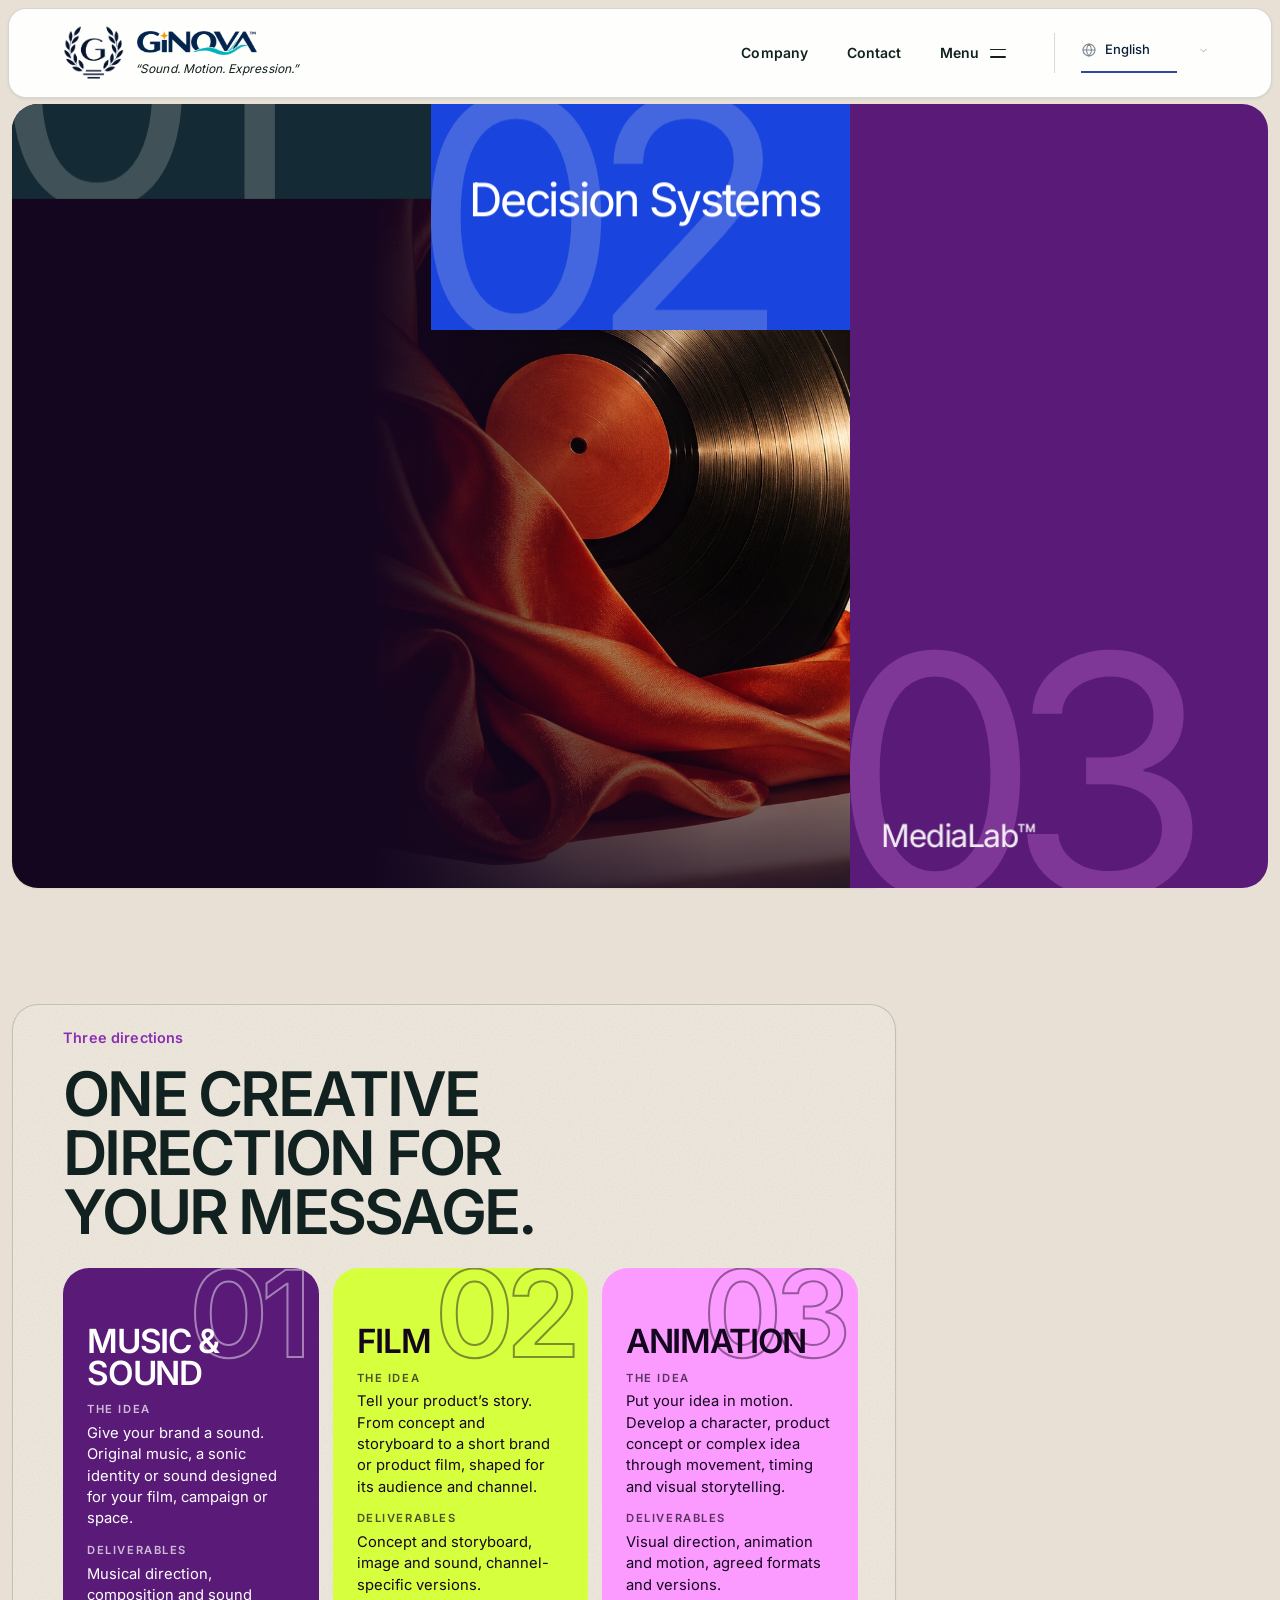
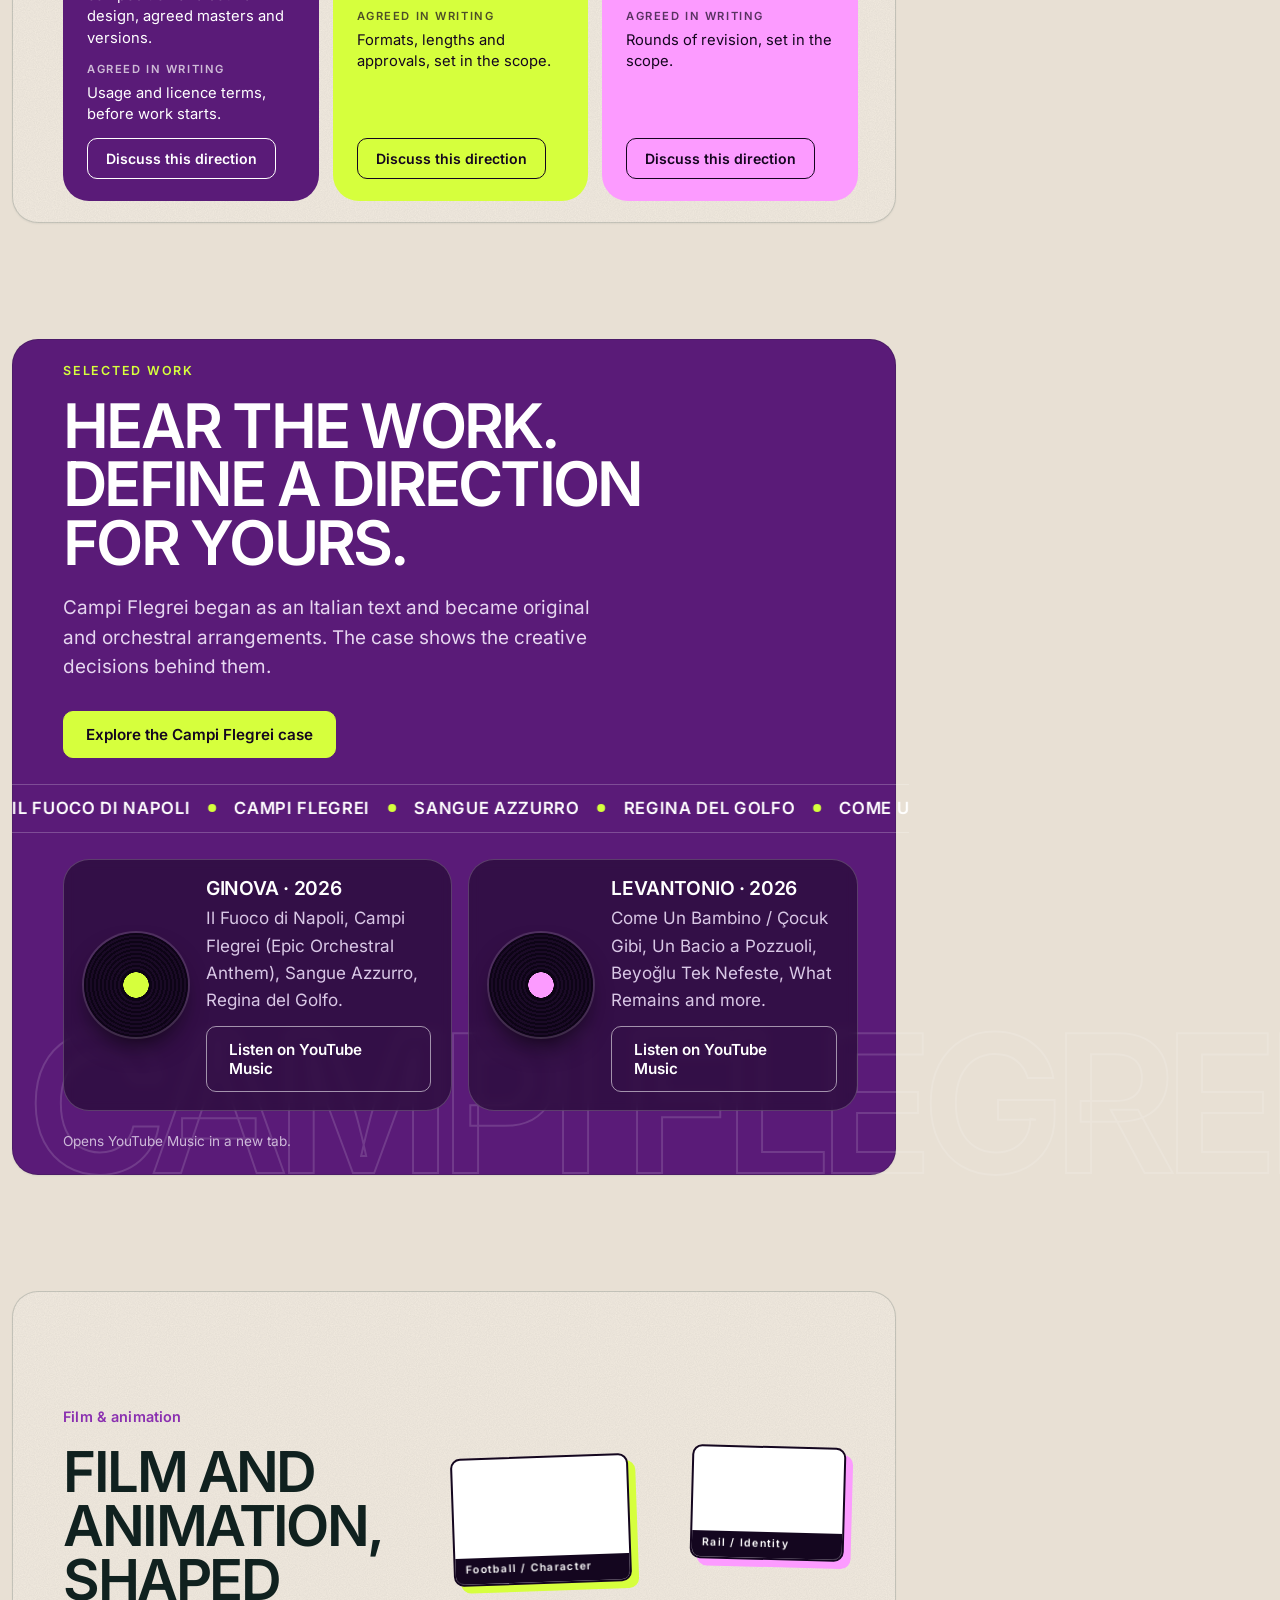
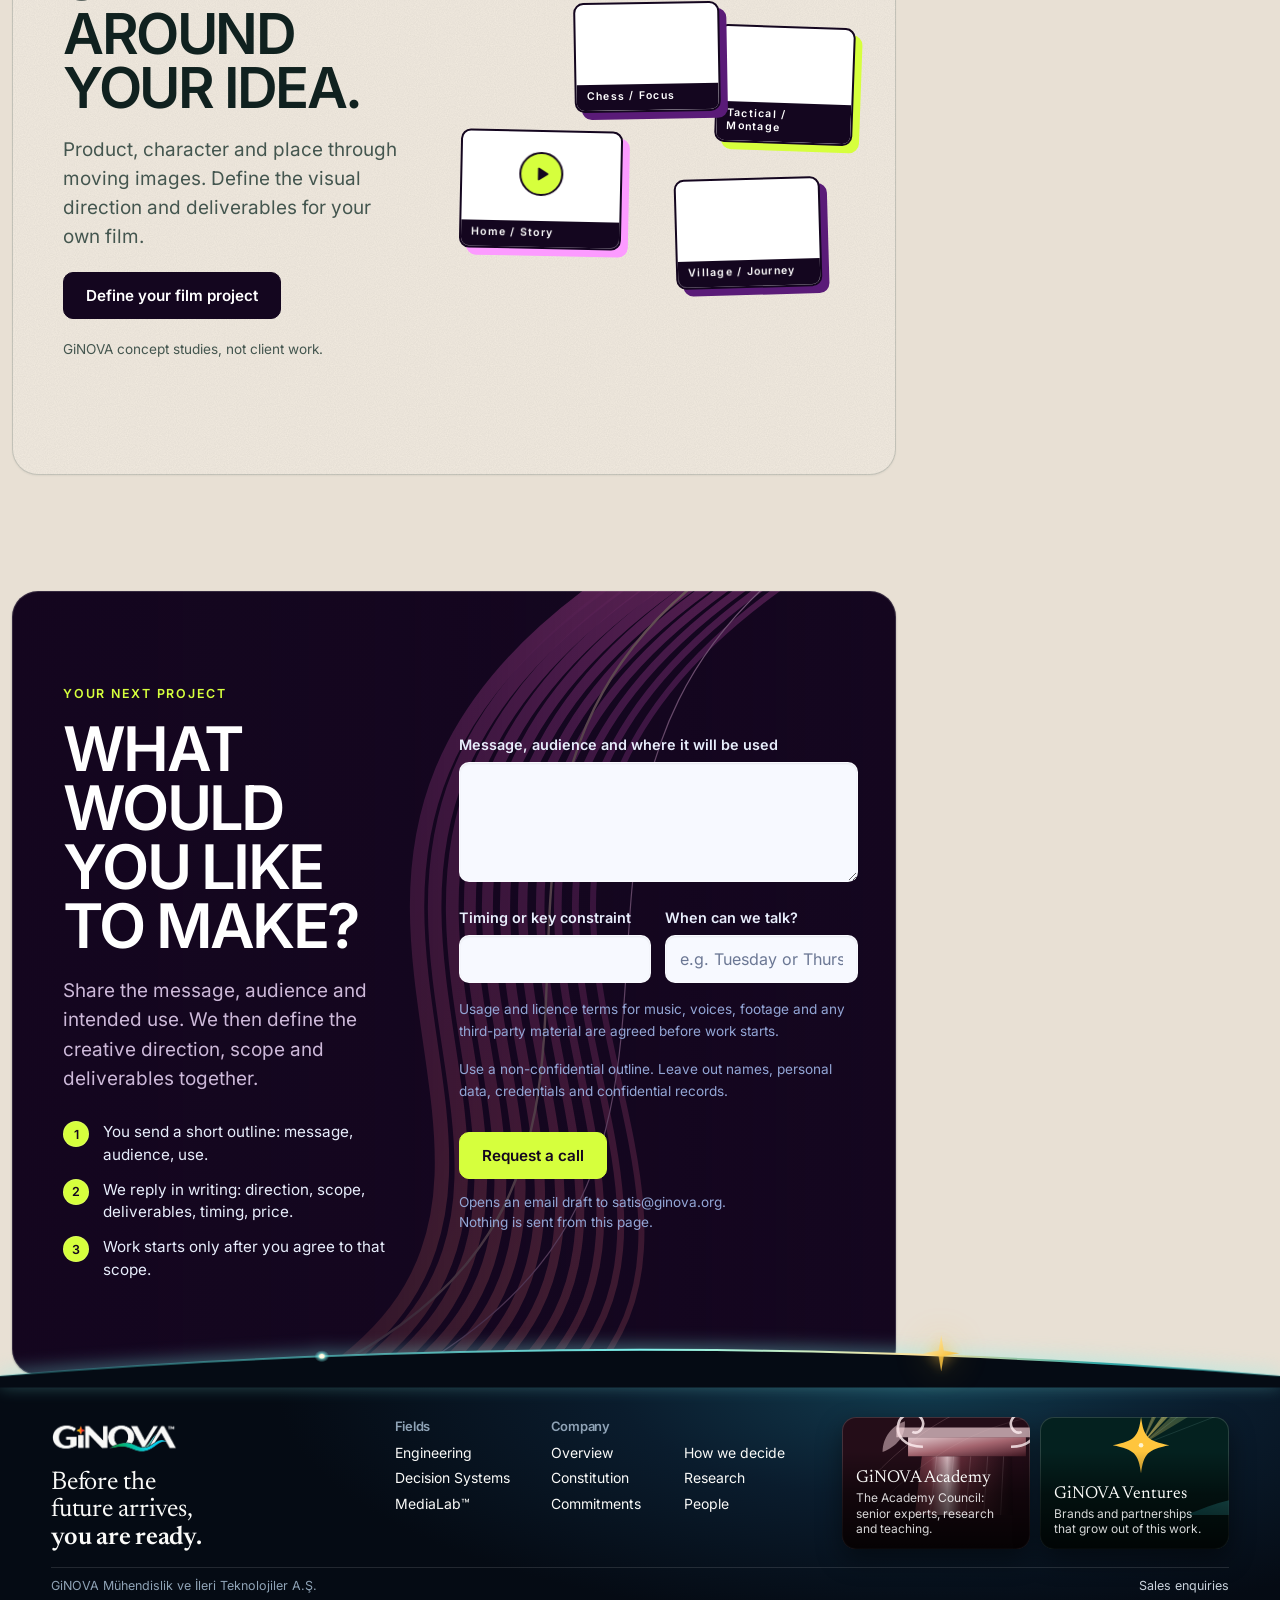
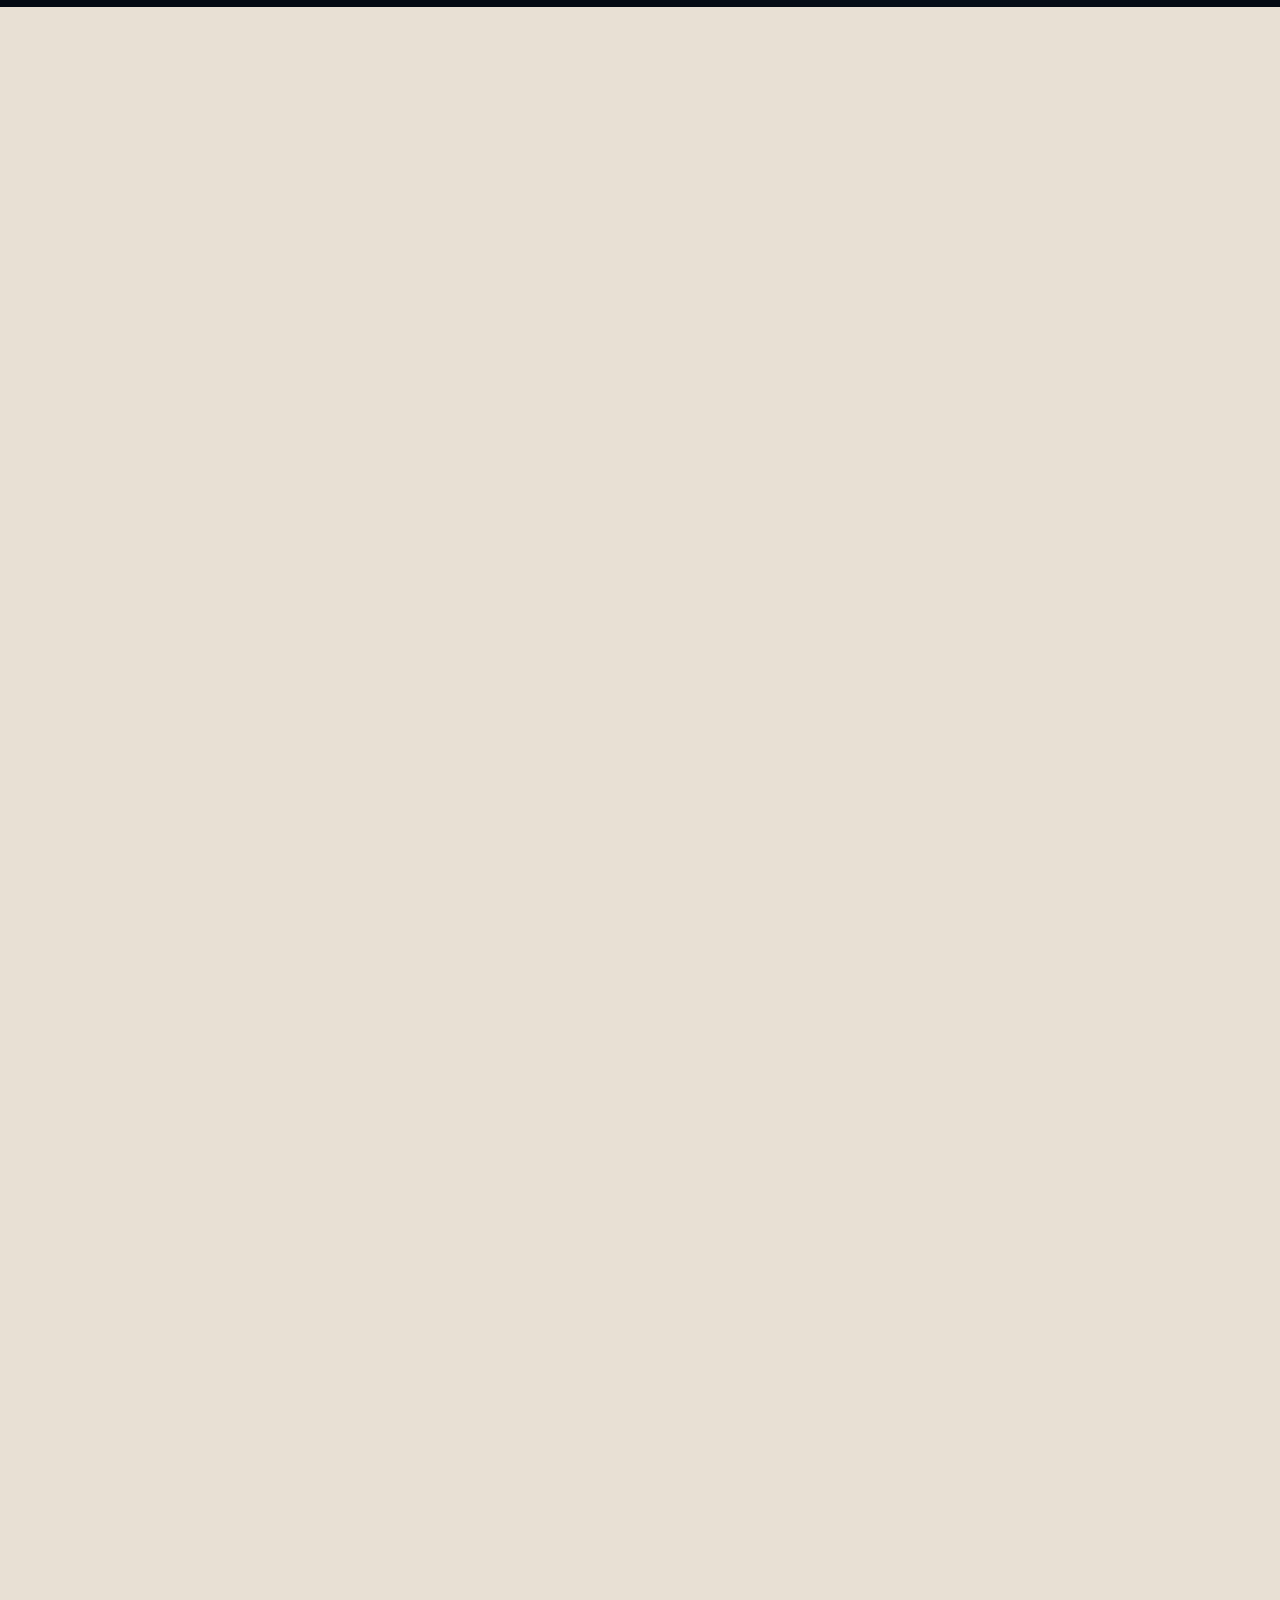
==== commit 269e9dcf: "Replace home page with the v2 site (eight languages, shared header and footer) - New home page and l" ====
--- a/labs/medialab/index.html
+++ b/labs/medialab/index.html
@@ -1,265 +1,5 @@
 <!doctype html>
-<html lang="en"><head>
-
-<meta charset="UTF-8">
-<meta name="viewport" content="width=device-width, initial-scale=1.0">
-<title>GiNOVA | Creative production for sound, film and brand stories.</title>
-<meta name="description" content="GiNOVA MediaLab™ combines brand, technology and storytelling through sound, image and motion.">
-
-
-<link rel="stylesheet" href="/assets/fonts/fonts.css">
-<style>
-:root{
-  --ivory:#F3F0E8; --ink:#171817; --green:#17342C; --grey:#78756F;
-  --stone:#D8D2C7; --bronze:#9A7A47;
-  --serif:'Newsreader', Georgia, serif;
-  --sans:'Inter', -apple-system, sans-serif;
-  --maxw:1240px;
-}
-*{margin:0;padding:0;box-sizing:border-box}
-html{scroll-behavior:smooth}
-@media (prefers-reduced-motion: reduce){ html{scroll-behavior:auto} *,*::before,*::after{animation:none!important;transition:none!important} }
-body{background:var(--ivory);color:var(--ink);font-family:var(--sans);font-size:16px;line-height:1.65;-webkit-font-smoothing:antialiased}
-.wrap{max-width:var(--maxw);margin:0 auto;padding:0 6vw}
-a{color:inherit;text-decoration:none}
-::selection{background:var(--green);color:var(--ivory)}
-.eyebrow{font-family:var(--sans);font-size:11px;letter-spacing:.22em;text-transform:uppercase;color:var(--bronze);font-weight:600;display:flex;align-items:center;gap:14px}
-.eyebrow::before{content:"";width:28px;height:1px;background:var(--bronze)}
-h1,h2,h3{font-family:var(--serif);font-weight:300;letter-spacing:-.01em}
-h2{font-size:clamp(30px,4vw,46px);line-height:1.12;margin:18px 0 14px}
-.lead{color:var(--grey);max-width:62ch;font-size:17px}
-button{font-family:var(--sans);cursor:pointer}
-:focus-visible{outline:2px solid var(--bronze);outline-offset:3px}
-section{padding:104px 0}
-@media(max-width:760px){section{padding:64px 0}}
-
-/* header */
-header{position:sticky;top:0;z-index:50;background:rgba(243,240,232,.92);backdrop-filter:blur(10px);border-bottom:1px solid var(--stone)}
-.nav{display:flex;align-items:center;justify-content:space-between;height:76px}
-.brand{display:flex;align-items:center;gap:14px}
-.brand img{height:44px;width:auto}
-.brand .bname{font-family:var(--serif);font-size:23px;font-weight:500;letter-spacing:.02em}
-.brand .bdesc{font-size:10px;letter-spacing:.2em;text-transform:uppercase;color:var(--grey);display:block;margin-top:1px}
-.navlinks{display:flex;gap:30px;align-items:center}
-.navlinks a{font-size:13.5px;font-weight:450;color:var(--ink);letter-spacing:.01em;padding:4px 0;border-bottom:1px solid transparent;transition:border-color .2s}
-.navlinks a:hover{border-color:var(--bronze)}
-.langs{display:flex;gap:2px;border:1px solid var(--stone);border-radius:2px;overflow:hidden;margin-left:8px}
-.langs button{font-size:11px;letter-spacing:.08em;padding:6px 9px;background:transparent;border:none;color:var(--grey)}
-.langs button[aria-pressed="true"]{background:var(--green);color:var(--ivory)}
-.cta{background:var(--green);color:var(--ivory);border:none;padding:12px 22px;font-size:13.5px;font-weight:500;letter-spacing:.02em;border-radius:2px;transition:background .2s}
-.cta:hover{background:#0f241e}
-.cta.ghost{background:transparent;color:var(--ink);border:1px solid var(--ink)}
-.cta.ghost:hover{background:var(--ink);color:var(--ivory)}
-@media(max-width:1080px){.navlinks a{display:none}.navlinks .langs button{display:block}}
-
-/* hero */
-.hero{padding:110px 0 120px}
-.hero .wrap{display:grid;grid-template-columns:minmax(0,7fr) minmax(0,5fr);gap:6vw;align-items:center}
-.hero h1{font-size:clamp(44px,6vw,78px);line-height:1.04;font-weight:250}
-.hero h1 em{font-style:italic;font-weight:300;color:var(--green)}
-.hero .lead{margin:26px 0 38px}
-.heroctas{display:flex;gap:14px;flex-wrap:wrap}
-.field-wrap{position:relative}
-.field-wrap svg{width:100%;height:auto;display:block}
-.fcap{font-size:11px;letter-spacing:.14em;text-transform:uppercase;color:var(--grey);margin-top:16px;text-align:right}
-@media(max-width:900px){.hero .wrap{grid-template-columns:1fr}.field-wrap{max-width:440px}}
-
-/* situations */
-.situ{border-top:1px solid var(--stone)}
-.chips{display:flex;flex-wrap:wrap;gap:10px;margin:34px 0 0}
-.chip{border:1px solid var(--stone);background:transparent;color:var(--ink);padding:11px 18px;font-size:13.5px;border-radius:2px;transition:all .2s}
-.chip:hover{border-color:var(--green)}
-.chip[aria-pressed="true"]{background:var(--green);color:var(--ivory);border-color:var(--green)}
-.situ-panel{margin-top:44px;border:1px solid var(--stone);background:#fbf9f4;padding:44px 46px;display:none;grid-template-columns:repeat(2,1fr);gap:36px 56px;border-radius:2px}
-.situ-panel.open{display:grid}
-.sp-item .k{font-size:11px;letter-spacing:.18em;text-transform:uppercase;color:var(--bronze);font-weight:600;margin-bottom:8px}
-.sp-item .v{font-family:var(--serif);font-size:19px;line-height:1.4;font-weight:400}
-.sp-foot{grid-column:1/-1;display:flex;justify-content:space-between;align-items:center;border-top:1px solid var(--stone);padding-top:26px;gap:20px;flex-wrap:wrap}
-.sp-sku{font-size:13px;color:var(--grey)}
-.sp-sku strong{color:var(--ink);font-weight:600}
-@media(max-width:760px){.situ-panel{grid-template-columns:1fr;padding:30px}}
-
-/* decision path */
-.path-sec{background:var(--green);color:var(--ivory)}
-.path-sec .eyebrow{color:var(--stone)}
-.path-sec .eyebrow::before{background:var(--bronze)}
-.path-sec .lead{color:#b9c3bd}
-.path-track{margin:70px 0 0;position:relative}
-.path-line{position:absolute;top:9px;left:0;right:0;height:1px;background:rgba(243,240,232,.25)}
-.path-line-fill{position:absolute;top:9px;left:0;height:1px;background:var(--bronze);width:0;transition:width .5s ease}
-.path-nodes{display:flex;justify-content:space-between;position:relative}
-.pnode{background:none;border:none;display:flex;flex-direction:column;align-items:center;gap:14px;color:var(--stone);flex:1}
-.pnode .dot{width:19px;height:19px;border-radius:50%;border:1px solid rgba(243,240,232,.5);background:var(--green);transition:all .25s;position:relative}
-.pnode[aria-pressed="true"] .dot{background:var(--bronze);border-color:var(--bronze);box-shadow:0 0 0 6px rgba(154,122,71,.18)}
-.pnode .plabel{font-size:12px;letter-spacing:.06em;text-align:center}
-.pnode[aria-pressed="true"] .plabel{color:var(--ivory)}
-.path-detail{margin-top:56px;min-height:130px;max-width:720px}
-.path-detail .pd-title{font-family:var(--serif);font-size:30px;font-weight:300;margin-bottom:12px}
-.path-detail .pd-title span{color:var(--bronze);font-size:15px;font-family:var(--sans);letter-spacing:.15em;vertical-align:middle;margin-right:16px}
-.path-detail p{color:#c6cec9;max-width:60ch}
-@media(max-width:860px){
- .path-nodes{flex-direction:column;align-items:flex-start;gap:4px}
- .path-line,.path-line-fill{display:none}
- .pnode{flex-direction:row;padding:8px 0}
- .pnode .plabel{text-align:left}
-}
-
-/* products */
-.prods{display:grid;grid-template-columns:repeat(2,1fr);gap:1px;background:var(--stone);border:1px solid var(--stone);margin-top:54px}
-.prod{background:var(--ivory);padding:46px 44px;display:flex;flex-direction:column;gap:14px;transition:background .25s}
-.prod:hover{background:#fbf9f4}
-.prod .sku{font-size:11px;letter-spacing:.2em;color:var(--bronze);font-weight:600}
-.prod h3{font-size:27px;font-weight:350;line-height:1.2}
-.prod p{color:var(--grey);font-size:15px;flex:1}
-.prod a{font-size:13px;font-weight:500;letter-spacing:.04em;border-bottom:1px solid var(--bronze);width:max-content;padding-bottom:2px}
-@media(max-width:760px){.prods{grid-template-columns:1fr}}
-
-/* evidence + compare */
-.split{display:grid;grid-template-columns:5fr 7fr;gap:6vw;align-items:start}
-@media(max-width:860px){.split{grid-template-columns:1fr}}
-.evlist{display:grid;gap:0;margin-top:10px}
-.evrow{display:grid;grid-template-columns:44px 1fr;gap:18px;padding:20px 0;border-bottom:1px solid var(--stone);align-items:baseline}
-.evrow .n{font-family:var(--serif);font-style:italic;color:var(--bronze);font-size:19px}
-.evrow .t{font-weight:500;font-size:15px}
-.evrow .d{color:var(--grey);font-size:14px;margin-top:3px}
-
-.cmp{background:#EDE9DF;border-top:1px solid var(--stone);border-bottom:1px solid var(--stone)}
-.cmp-grid{display:grid;grid-template-columns:1fr 1fr;gap:1px;background:var(--stone);border:1px solid var(--stone);margin-top:54px}
-.cmp-col{background:var(--ivory);padding:44px}
-.cmp-col.g{background:var(--green);color:var(--ivory)}
-.cmp-col h3{font-size:22px;font-weight:400;margin-bottom:22px}
-.cmp-col ul{list-style:none}
-.cmp-col li{padding:11px 0;border-bottom:1px solid var(--stone);font-size:14.5px;color:var(--grey)}
-.cmp-col.g li{border-color:rgba(243,240,232,.15);color:#c6cec9}
-.cmp-col li:last-child{border:none}
-@media(max-width:760px){.cmp-grid{grid-template-columns:1fr}}
-
-/* founder */
-.founder .split{align-items:center}
-.fcard{border:1px solid var(--stone);padding:44px;background:#fbf9f4;border-radius:2px}
-.fcard .fname{font-family:var(--serif);font-size:30px;font-weight:350}
-.fcard .frole{color:var(--bronze);font-size:12px;letter-spacing:.18em;text-transform:uppercase;font-weight:600;margin:6px 0 22px}
-.fcard .fline{font-size:14px;color:var(--grey);padding:9px 0;border-top:1px solid var(--stone)}
-.fcard .fline strong{color:var(--ink);font-weight:500}
-
-/* intake */
-.start{background:var(--ivory)}
-.intake{margin-top:50px;border:1px solid var(--stone);background:#fbf9f4;border-radius:2px;overflow:hidden}
-.intake-head{display:flex;justify-content:space-between;align-items:center;padding:22px 40px;border-bottom:1px solid var(--stone);flex-wrap:wrap;gap:10px}
-.steps{display:flex;gap:26px}
-.step{font-size:12px;letter-spacing:.1em;color:var(--grey);display:flex;gap:9px;align-items:center}
-.step .sn{width:22px;height:22px;border:1px solid var(--stone);border-radius:50%;display:grid;place-items:center;font-size:11px}
-.step.on{color:var(--ink)}
-.step.on .sn{background:var(--green);color:var(--ivory);border-color:var(--green)}
-.intake-body{padding:40px}
-.fgrid{display:grid;grid-template-columns:1fr 1fr;gap:22px 26px}
-.fitem{display:flex;flex-direction:column;gap:7px}
-.fitem.full{grid-column:1/-1}
-.fitem label{font-size:12px;letter-spacing:.08em;font-weight:500;color:var(--ink)}
-.fitem input,.fitem select,.fitem textarea{font-family:var(--sans);font-size:14.5px;padding:12px 14px;border:1px solid var(--stone);background:var(--ivory);border-radius:2px;color:var(--ink)}
-.fitem textarea{min-height:96px;resize:vertical}
-.fitem input:focus,.fitem select:focus,.fitem textarea:focus{outline:none;border-color:var(--green)}
-.fnote{grid-column:1/-1;font-size:12.5px;color:var(--grey);border-left:2px solid var(--bronze);padding-left:14px}
-.intake-foot{display:flex;justify-content:space-between;align-items:center;padding:24px 40px;border-top:1px solid var(--stone);gap:12px;flex-wrap:wrap}
-.snap{padding:56px 46px;text-align:left;display:none}
-.snap.open{display:block}
-.snap .ref{font-size:11px;letter-spacing:.2em;color:var(--bronze);font-weight:600;text-transform:uppercase}
-.snap h3{font-family:var(--serif);font-size:32px;font-weight:300;margin:14px 0 8px}
-.snap p{color:var(--grey);max-width:60ch}
-.snapgrid{display:grid;grid-template-columns:repeat(3,1fr);gap:1px;background:var(--stone);border:1px solid var(--stone);margin:34px 0}
-.snapcell{background:var(--ivory);padding:20px}
-.snapcell .k{font-size:10.5px;letter-spacing:.16em;text-transform:uppercase;color:var(--grey);margin-bottom:6px}
-.snapcell .v{font-family:var(--serif);font-size:18px}
-@media(max-width:760px){.fgrid{grid-template-columns:1fr}.snapgrid{grid-template-columns:1fr}.intake-body,.intake-head,.intake-foot{padding-left:22px;padding-right:22px}}
-
-/* footer */
-footer{background:var(--green);color:var(--ivory);padding:78px 0 44px}
-.fgridft{display:grid;grid-template-columns:2fr 1fr 1fr 1fr;gap:48px}
-footer .brand img{height:56px;opacity:.95}
-footer .motto{font-family:var(--serif);font-style:italic;font-size:16px;color:#b9c3bd;margin-top:18px}
-footer h4{font-size:11px;letter-spacing:.2em;text-transform:uppercase;color:var(--bronze);margin-bottom:16px;font-weight:600}
-footer ul{list-style:none}
-footer li{margin:9px 0}
-footer li a{font-size:13.5px;color:#c6cec9;transition:color .2s}
-footer li a:hover{color:var(--ivory)}
-.fbottom{border-top:1px solid rgba(243,240,232,.15);margin-top:60px;padding-top:24px;display:flex;justify-content:space-between;font-size:12px;color:#8fa098;flex-wrap:wrap;gap:10px}
-@media(max-width:860px){.fgridft{grid-template-columns:1fr 1fr}}
-
-/* reveal */
-.rv{opacity:0;transform:translateY(14px);transition:opacity .6s ease,transform .6s ease}
-.rv.in{opacity:1;transform:none}
-
-/* October evolution: retains July identity and decision content */
-:root{--maxw:1440px;--grey:#66635D}
-section{scroll-margin-top:92px}.eyebrow{font-size:12px}.brand .bdesc{font-size:11px;letter-spacing:.12em}.brand img{height:48px}.navlinks{gap:22px}.navlinks a{font-size:14px}.langs button{font-size:12px;min-width:38px;min-height:36px}.menu-toggle{display:none}.skip{position:absolute;left:18px;top:-80px;background:var(--green);color:var(--ivory);padding:12px;z-index:90}.skip:focus{top:12px}.corporate-hero{padding:50px 0 0}.hero-top{display:flex;justify-content:space-between;gap:24px;align-items:center}.review-label{font-size:12px;color:var(--grey)}.corporate-intro{display:grid;grid-template-columns:1.1fr 1fr;align-items:end;gap:8vw;margin:52px 0 64px}.corporate-intro h1{font-size:clamp(50px,5.4vw,83px);font-weight:300;line-height:1.02}.corporate-intro h1 em{color:var(--green)}.corporate-intro .lead{font-size:18px;max-width:47ch}.text-link{display:inline-block;margin-top:25px;border-bottom:1px solid var(--bronze);padding-bottom:4px;font-size:14px}.text-link:after{content:none}.branch-label{font-size:12px;letter-spacing:.12em;text-transform:uppercase;color:var(--grey);margin-bottom:18px}.branches{display:grid;grid-template-columns:1fr 1fr;gap:18px}.branch{position:relative;padding:38px 40px 28px;display:flex;flex-direction:column;overflow:hidden;min-height:490px;border:1px solid var(--green);transition:transform .25s}.branch:hover{transform:translateY(-4px)}.branch-number{font-size:13px;letter-spacing:.1em;color:var(--bronze)}.branch h2{font-size:clamp(35px,3.4vw,49px);position:relative;z-index:1;margin:22px 0 28px;line-height:1.06}.branch h2 em{font-weight:300}.branch-illustration{position:absolute;right:-15px;top:12px;width:50%;height:225px;opacity:.58;pointer-events:none}.branch-illustration svg{height:100%;width:100%}.branch-statement{position:relative;max-width:32ch;font-family:var(--serif);font-size:24px;line-height:1.28;margin-top:22px}.branch-body{font-size:14px;line-height:1.6;max-width:50ch;color:var(--grey);margin:14px 0 28px}.branch-link{display:flex;justify-content:space-between;align-items:center;border-top:1px solid var(--stone);padding-top:20px;font-size:14px;margin-top:auto}.branch-link>span:last-child{font-size:24px}.branch-labs{background:var(--green);color:var(--ivory)}.branch-labs .branch-body{color:#C8D1CC}.branch-labs .branch-number{color:#C4A976}.branch-labs .branch-link{border-color:#61736B}.branch-labs .branch-illustration{color:#C4A976;opacity:.8}.engineering{padding:78px 0 84px}.eng-intro{display:grid;grid-template-columns:1.2fr 1fr;align-items:center;gap:8vw}.eng-intro h2{font-size:38px}.engineering-grid{display:grid;grid-template-columns:1.15fr 1fr 1fr;gap:32px;margin-top:42px;border-top:1px solid var(--stone);padding-top:26px}.engineering-grid article{padding-right:20px}.engineering-grid h3{font-size:25px;line-height:1.15;margin:12px 0}.engineering-grid p{font-size:15px;color:var(--grey)}.item-index{font-size:12px;color:var(--bronze)}.labs-detail{background:#EAE5DA;border-top:1px solid var(--stone);border-bottom:1px solid var(--stone)}.labs-intro{display:grid;grid-template-columns:1fr 1fr;align-items:center;gap:8vw}.labs-intro h2{font-size:46px}.labs-grid{display:grid;grid-template-columns:repeat(3,1fr);gap:30px;margin-top:42px}.labs-grid article{border-top:1px solid #BDB5A6;padding-top:25px}.labs-grid h3{font-size:26px;line-height:1.2;margin:12px 0}.labs-grid p:not(.status){font-size:15px;color:var(--grey)}.status{font-size:12px;color:#6E5937;letter-spacing:.06em}.lab-mark{height:120px;display:flex;align-items:center;justify-content:center;margin-bottom:25px;position:relative;overflow:hidden;background:#F0ECE3}.mark-rd span{border:1px solid var(--bronze);border-radius:100%;width:80px;height:80px;margin:-12px}.mark-rd span:nth-child(2){width:104px;height:104px;border-color:var(--green)}.mark-sound{gap:5px}.mark-sound i{display:block;width:2px;height:calc(18px + (var(--i) * 7px));max-height:84px;background:var(--green);transform:scaleY(.75)}.mark-sound i:nth-child(3n){height:42px;background:var(--bronze)}.mark-sound i:nth-child(2n){height:64px}.mark-vision span{width:88px;height:66px;border:1px solid var(--green);position:absolute;transform:translateX(-30px) rotate(-8deg)}.mark-vision span:nth-child(2){transform:translateX(0) rotate(0);border-color:var(--bronze);background:#F0ECE3}.mark-vision span:nth-child(3){transform:translateX(30px) rotate(8deg)}.decision-intro{padding:92px 0}.decision-intro h1{font-size:62px}.decision-intro .field-wrap{max-width:390px}.contact-wrap{display:grid;grid-template-columns:1.2fr 1fr;gap:8vw;align-items:center}.contact-card{padding:35px;border:1px solid var(--stone);background:#fbf9f4}.contact-card strong{font-family:var(--serif);font-size:30px;font-weight:400;display:block;margin:15px 0}.contact-note{font-size:14px;color:var(--grey)}.draft-info{margin-top:38px;border-top:1px solid #4A4A46;padding-top:20px;font-size:14px;color:#C9C7BF}.draft-info p{max-width:65ch;margin-top:15px}.rv{opacity:1!important;transform:none!important}.prod p{font-size:16px}.fcard .frole,.sp-item .k,.prod .sku,.evrow .d,.pnode .plabel{font-size:14px}.fcap{font-size:12px}.fcard .fname{font-size:32px}.fcard .fline{font-size:15px}.nav .cta{display:inline-block}.fbottom span{font-size:12px}
-@media(max-width:1100px){.navlinks{gap:16px}.brand .bdesc{max-width:170px;letter-spacing:.02em}.navlinks a{display:none}.navlinks .langs button{display:block}.menu-toggle{display:block;background:none;border:1px solid var(--stone);padding:9px 13px;font-size:14px;margin-left:auto;margin-right:16px}.nav.menu-open .navlinks{position:absolute;top:76px;left:0;right:0;background:var(--ivory);padding:24px 6vw;display:flex;flex-wrap:wrap;border-bottom:1px solid var(--stone);box-shadow:0 12px 15px #1718170a}.nav.menu-open .navlinks a{display:block}.nav.menu-open .navlinks .langs{margin-left:auto}.branch{padding:30px}.branch-illustration{opacity:.3;right:-40px}.eng-intro h2{font-size:34px}}
-@media(max-width:760px){.nav{height:76px}.brand{gap:8px}.brand img{height:40px}.brand .bname{font-size:21px}.brand .bdesc{font-size:10px;max-width:138px}.navlinks .cta{display:none}.navlinks .langs{display:none}.nav.menu-open .navlinks .langs{display:flex}.menu-toggle{margin-right:0;font-size:13px}.corporate-hero{padding-top:30px}.hero-top{display:block}.hero-top .eyebrow{font-size:11px;letter-spacing:.09em}.review-label{display:block;margin-top:10px;font-size:12px}.corporate-intro{grid-template-columns:1fr;margin:35px 0 40px;gap:24px}.corporate-intro h1{font-size:53px}.corporate-intro .lead{font-size:17px}.branch-label{font-size:11px;letter-spacing:.07em}.branches{grid-template-columns:1fr;gap:14px}.branch{min-height:415px;padding:28px}.branch h2{font-size:40px;margin-top:17px}.branch-illustration{width:47%;right:0;top:10px;height:190px}.branch-statement{font-size:23px;max-width:25ch;margin-top:15px}.branch-body{font-size:15px}.eng-intro,.labs-intro,.contact-wrap{grid-template-columns:1fr;gap:20px}.engineering{padding:56px 0}.engineering-grid,.labs-grid{grid-template-columns:1fr;gap:26px}.engineering-grid{margin-top:28px}.engineering-grid article{padding:0 0 24px;border-bottom:1px solid var(--stone)}.engineering-grid h3{font-size:27px}.engineering-grid p,.labs-grid p:not(.status){font-size:16px}.labs-intro h2{font-size:40px}.labs-grid{margin-top:28px}.lab-mark{height:150px}.decision-intro{padding:64px 0}.decision-intro h1{font-size:48px}.decision-intro .field-wrap{display:none}.contact-card{padding:25px}.contact-card strong{font-size:27px}.path-detail .pd-title{font-size:26px}.cmp-col{padding:26px}.fcard{padding:28px}.hero .lead{margin:22px 0}.brand .bdesc{line-height:1.25}.eyebrow{letter-spacing:.13em}}
-@media(prefers-reduced-motion:reduce){.branch:hover{transform:none}}
-</style>
-
-<style>
-.sl-hero{background:var(--green);color:var(--ivory);padding:40px 0 28px;overflow:hidden}.sl-kicker{display:flex;align-items:center;justify-content:space-between;gap:20px}.sl-hero .eyebrow,.sl-hero .review-label{color:#CBB995}.sl-hero-grid{display:grid;grid-template-columns:1.15fr 1fr;gap:20px;align-items:center;margin-top:50px}.sl-word{font-size:15px;letter-spacing:.14em;margin-bottom:24px}.sl-hero h1{font-size:clamp(48px,5.1vw,76px);line-height:1.06;letter-spacing:-.025em;max-width:12ch}.sl-hero h1 em{color:#CFBA90;font-weight:300}.sl-hero .lead{color:#CED6CF;font-size:18px;margin:28px 0 30px;max-width:48ch}.sl-hero .cta{background:var(--ivory);color:var(--green);font-size:14px}.sl-quiet{font-size:14px;padding:12px 0;border-bottom:1px solid #86988E}.sl-art{color:#CCB88F;position:relative;margin:0 -60px 0 -40px}.sl-art svg{width:100%;display:block}.sl-art figcaption{text-align:center;font-size:12px;letter-spacing:.06em;color:#B6C3B9;margin-top:15px}.sl-disciplines{display:flex;gap:24px;align-items:center;margin-top:65px;border-top:1px solid #567266;padding-top:25px;font-size:12px;letter-spacing:.24em;color:#BFCBC1}.sl-disciplines i{width:30px;height:1px;background:#9A7A47}.sl-section-head{display:grid;grid-template-columns:1fr 1fr;gap:7vw;align-items:center;margin-bottom:44px}.sl-section-head h2{font-size:48px}.sl-format-grid{display:grid;grid-template-columns:4fr 7fr;gap:60px}.sl-tabs{display:flex;flex-direction:column;gap:0}.sl-tabs button{display:flex;align-items:center;gap:20px;text-align:left;border:0;border-top:1px solid var(--stone);padding:24px 4px;background:transparent;color:var(--grey);font-size:16px}.sl-tabs button:last-child{border-bottom:1px solid var(--stone)}.sl-tabs button>span:last-child{margin-left:auto}.sl-tabs button[aria-selected=true]{color:var(--green);font-weight:600;border-top-color:var(--green)}.sl-tabno{font-size:12px;color:var(--bronze);font-weight:400}.sl-panel{background:#EAE5DA;padding:38px 42px;min-height:440px;border-top:2px solid var(--bronze)}.sl-panel-index{font-size:13px;color:#765B2E;letter-spacing:.15em}.sl-panel h3{font-size:38px;line-height:1.12;margin:20px 0 18px}.sl-panel>p:not(.sl-panel-index){font-size:16px;color:#66635D;max-width:55ch}.sl-panel h4{font-size:12px;letter-spacing:.12em;text-transform:uppercase;font-weight:500;color:#765B2E;margin:28px 0 10px}.sl-panel ul{list-style:none}.sl-panel li{padding:8px 0 8px 22px;font-size:15px;border-bottom:1px solid #D1C9BA;position:relative}.sl-panel li:before{content:'+';position:absolute;left:0;color:#765B2E}.sl-process{background:#E9E4D8;border-top:1px solid var(--stone);border-bottom:1px solid var(--stone)}.sl-process h2{font-size:46px}.sl-process-grid{display:grid;grid-template-columns:repeat(4,1fr);gap:34px;margin-top:48px}.sl-process-grid article{border-top:1px solid #C2B8A7;padding-top:22px}.sl-process-grid article>span{font-size:13px;color:#765B2E}.sl-process-grid h3{font-size:27px;line-height:1.18;margin:20px 0 14px}.sl-process-grid p{font-size:15px;color:var(--grey)}.sl-bridge{padding:68px 0;border-bottom:1px solid var(--stone)}.sl-bridge .wrap{max-width:1000px}.sl-bridge h2{font-size:39px}.sl-bridge .heroctas{gap:34px;margin-top:6px}.sl-enquiry h2{font-size:49px}.sl-footer-word{font-family:var(--serif);font-size:28px;margin-bottom:14px}footer p[data-t]{font-size:14px;color:#BDBBB2}footer .text-link{color:var(--ivory)}
-@media(max-width:950px){.sl-hero-grid{grid-template-columns:1fr}.sl-art{max-width:620px;margin:-10px auto 0;width:100%}.sl-hero h1{max-width:100%}.sl-hero .lead{max-width:65ch}.sl-disciplines{margin-top:32px}.sl-format-grid{gap:30px}.sl-process-grid{grid-template-columns:1fr 1fr}.sl-panel{padding:30px}.sl-section-head h2{font-size:40px}}
-@media(max-width:760px){.sl-hero{padding-top:26px}.sl-kicker{display:block}.sl-hero-grid{margin-top:38px}.sl-word{font-size:14px;letter-spacing:.1em}.sl-hero h1{font-size:49px}.sl-hero .lead{font-size:17px}.sl-art{margin-top:10px}.sl-art figcaption{font-size:12px;letter-spacing:0}.sl-disciplines{gap:16px;font-size:11px}.sl-section-head,.sl-format-grid{grid-template-columns:1fr;gap:22px}.sl-section-head{margin-bottom:26px}.sl-section-head h2{font-size:40px}.sl-tabs button{padding:19px 5px;min-height:58px}.sl-panel{padding:28px;min-height:0}.sl-panel h3{font-size:33px}.sl-panel li{font-size:16px}.sl-process h2{font-size:39px}.sl-process-grid{grid-template-columns:1fr;gap:27px;margin-top:32px}.sl-process-grid h3{font-size:29px;margin-top:12px}.sl-process-grid p{font-size:16px}.sl-bridge h2{font-size:34px}.sl-enquiry h2{font-size:41px}.contact-card strong{font-size:25px}}
-</style><style>.service-illustration{height:140px;display:flex;align-items:center;margin:0 0 12px;overflow:hidden}.service-illustration svg{display:block;width:100%;height:140px}.prod-illustration{height:120px;margin:-8px -5px 8px;opacity:.85}.prod-illustration svg{width:100%;height:120px;display:block}.sl-panel-art{height:110px;margin:-12px 0 18px;opacity:.85}.sl-panel-art svg{display:block;width:100%;height:110px}.service-illustration svg,.prod-illustration svg{transition:transform .5s ease}.engineering-grid article:hover .service-illustration svg,.prod:hover .prod-illustration svg{transform:translateY(-3px)}@media(max-width:760px){.service-illustration{height:155px;max-width:400px}.service-illustration svg{height:155px}.prod-illustration{height:110px}.prod-illustration svg{height:110px}}@media(prefers-reduced-motion:reduce){.service-illustration svg,.prod-illustration svg{transition:none!important;transform:none!important}}</style><style>
-/* GiNOVA visual review: editorial structure, sculptural focus, useful interactions */
-:root{--maxw:1480px;--ink:#16201C;--green:#153D31;--bronze:#967A4D;--grey:#626860;--stone:#D6D8CE}
-body{letter-spacing:-.01em}.wrap{padding-left:6vw;padding-right:6vw}header{background:rgba(243,240,232,.96);backdrop-filter:blur(16px)}.nav{height:88px}.brand img{height:47px}.brand .bname{font-size:26px;letter-spacing:-.03em}.brand .bdesc{font-size:12px;letter-spacing:.12em}.navlinks{gap:24px}.navlinks a{font-size:13px}.langs{border-radius:100px;padding:2px}.langs button{border-radius:100px;min-width:32px;min-height:29px}.cta{padding:14px 22px;font-size:14px;line-height:1.3;border-radius:0;font-weight:500}.cta.ghost{border-color:#A7B0A5}.eyebrow{font-size:12px;letter-spacing:.16em;line-height:1.5}.eyebrow:before{width:18px}.review-label{font-size:12px;letter-spacing:.04em;white-space:nowrap}.corporate-hero{padding:27px 0 0}.hero-top{margin-bottom:14px}.corporate-intro{position:relative;grid-template-columns:minmax(0,1fr) minmax(0,1.05fr);gap:2vw;align-items:center;margin:0 0 46px;min-height:530px}.hero-copy{padding:30px 0;position:relative;z-index:1}.corporate-intro h1{font-size:clamp(48px,5.2vw,78px);line-height:.99;letter-spacing:-.035em;max-width:10ch;font-weight:300}.corporate-intro h1 em{font-weight:300;white-space:normal}.corporate-intro .lead{font-size:16px;line-height:1.75;max-width:44ch;margin-top:27px}.hero-copy .text-link{margin-top:26px;font-size:13px}.signature-figure{min-width:0;margin:0 -4vw 0 -3vw;position:relative}.signature-figure img{width:100%;height:510px;object-fit:cover;object-position:58% center;display:block;mix-blend-mode:multiply}.signature-figure figcaption{font-size:12px;text-transform:uppercase;letter-spacing:.1em;color:#78796C;text-align:right;padding-right:3vw;margin-top:-5px}.branch-label{font-size:12px;letter-spacing:.12em;margin-bottom:17px;display:flex;align-items:center;gap:24px}.branch-label:after{content:'';flex:1;height:1px;background:var(--stone)}.branches{gap:22px}.branch{min-height:310px;border:none;padding:29px 32px 24px;transition:background .25s,transform .25s;isolation:isolate}.branch-decision{background:#E4E8DD}.branch-labs{background:#163D32}.branch:before{content:'';position:absolute;inset:0;border:1px solid #153D310d;pointer-events:none}.branch h2{font-size:37px;line-height:.98;margin:20px 0 18px;letter-spacing:-.03em}.branch h2 br{display:none}.branch h2 em{display:block;margin-top:4px}.branch-number{font-size:12px}.branch-illustration{width:165px;height:150px;top:16px;right:8px;opacity:.5}.branch-statement{font-family:var(--sans);font-size:15px;line-height:1.6;max-width:40ch;margin:9px 0 0}.branch-body{font-size:13px;line-height:1.65;max-width:56ch;margin:12px 0 24px}.branch-link{font-size:12px;padding-top:15px;letter-spacing:.02em}.branch-decision .branch-link{border-color:#BFCBBB}.branch-labs .branch-link{border-color:#71857A}.branch:hover{transform:translateY(-3px)}.engineering{padding:94px 0}.eng-intro{grid-template-columns:1.15fr 1fr;gap:8vw}.eng-intro h2{font-size:43px;line-height:1.07;letter-spacing:-.025em}.eng-intro .lead{font-size:16px;line-height:1.75}.engineering-grid{gap:34px;margin-top:45px;border-top:0;padding:0}.engineering-grid article{border-top:1px solid #B8C4B5;padding-top:15px;padding-right:0}.service-illustration{height:155px;margin:0 0 18px;background:#ECEFE5}.service-illustration svg{height:125px}.engineering-grid h3{font-size:28px;letter-spacing:-.02em}.engineering-grid p{font-size:14px;line-height:1.75}.item-index{font-size:12px}.labs-detail{background:#E7E9DE;border:0;padding:85px 0}.labs-intro h2{font-size:49px;line-height:1.04;letter-spacing:-.025em}.labs-intro .lead{font-size:16px;line-height:1.75}.labs-grid{gap:30px;margin-top:46px}.labs-grid article{border:0;padding:0}.lab-mark{height:180px;background:#F3F3EA;margin-bottom:26px}.labs-grid h3{font-size:28px}.labs-grid p:not(.status){font-size:14px;line-height:1.75}.status{font-size:12px;letter-spacing:.1em;text-transform:uppercase;color:#766239}.labs-grid .text-link{font-size:12px;margin-top:20px}.lab-boundary{border-top:1px solid #C3CBBE;padding-top:20px;margin-top:36px;font-size:12px;line-height:1.7;color:#656D61;max-width:90ch}.founder{padding:96px 0}.founder h2{font-size:49px;letter-spacing:-.025em}.founder .lead{font-size:16px;line-height:1.8}.fcard{padding:37px;background:transparent;border-color:#BDC8B7}.fcard .fname{font-size:34px}.fcard .frole{font-size:12px}.fcard .fline{font-size:13px}.origin-label{font-size:12px;letter-spacing:.14em;text-transform:uppercase;margin-top:34px;color:#876F48}.origin-note{font-size:14px;margin-top:10px;max-width:55ch;line-height:1.8}.mn{padding:62px 0;background:#172B23}.mn h2{font-size:34px;line-height:1.13}.mn .msig .mword{font-size:23px}.contact-wrap h2{font-size:49px;letter-spacing:-.025em}.contact-wrap .lead{font-size:16px;line-height:1.75}.contact-card{padding:36px;background:#E8ECE0;border:0}.contact-card strong{font-size:30px}.contact-note{font-size:12px;line-height:1.8}.start{padding:85px 0}.text-link{font-size:13px}.fgridft{gap:42px}.fgridft img{width:90px}.fgridft h4{font-size:12px}.fgridft a,.fgridft li{font-size:12px}.fbottom{gap:18px;margin-top:38px}.fbottom span{font-size:12px;line-height:1.7;max-width:55ch}footer{padding:60px 0 34px}.draft-info{font-size:12px}.v-flow{background:#132E25;color:#EDF0E5;padding:85px 0 72px;margin-top:82px;overflow:hidden}.v-flow .eyebrow{color:#B7A074}.v-flow-head{display:grid;grid-template-columns:1.15fr 1fr;gap:8vw;align-items:center}.v-flow h2{font-size:49px;letter-spacing:-.025em;line-height:1.06}.v-flow .lead{font-size:16px;color:#BBC8BA;line-height:1.75}.v-flow-tabs{display:grid;grid-template-columns:repeat(4,minmax(0,1fr));margin-top:44px;gap:0;border-bottom:1px solid #506B57}.v-flow-tabs button{color:#A6B7A5;background:none;border:0;border-bottom:2px solid transparent;text-align:left;padding:18px 16px 20px 0;font-size:13px;line-height:1.5;transition:color .2s,border-color .2s}.v-flow-tabs button>small{display:block;color:#BDAC84;letter-spacing:.14em;font-size:12px;margin-bottom:8px}.v-flow-tabs button[aria-selected=true]{color:#FFFDF3;border-bottom-color:#CAB488}.v-flow-content{display:grid;grid-template-columns:1fr 1fr;gap:7vw;align-items:center;margin-top:35px;min-height:220px}.v-flow-drawing{position:relative;height:195px;display:flex;align-items:center;justify-content:center;gap:0}.v-flow-line{position:absolute;left:9%;right:9%;top:50%;height:1px;background:#5C715C}.v-flow-drawing span{width:16px;height:16px;border:1px solid #8FA384;border-radius:50%;background:#132E25;position:relative;margin:0 4%;transition:background .25s,box-shadow .25s}.v-flow-drawing span.active{background:#D1BB86;border-color:#D1BB86;box-shadow:0 0 0 12px #D1BB8615}.v-flow-copy{display:grid;grid-template-columns:1fr 1fr;gap:25px}.v-flow-copy h3{font-size:23px;margin-bottom:10px}.v-flow-copy p{font-size:12px;line-height:1.8;color:#BBC8BA}.v-flow .text-link{color:#E6E9DC;border-color:#9A8456;font-size:12px;margin-top:22px}.decision-intro{padding:60px 0 72px;background:linear-gradient(180deg,#F3F0E8,#EBEEE3)}.decision-intro .wrap{grid-template-columns:1.1fr 1fr;gap:3vw}.decision-intro h1{font-size:clamp(49px,5.6vw,80px);line-height:1.01;letter-spacing:-.04em}.decision-intro .lead{font-size:16px;line-height:1.75;max-width:44ch}.decision-intro .field-wrap{max-width:none;margin:0 -35px}.decision-intro .field-wrap img{width:100%;height:450px;object-fit:contain;display:block}.fcap{font-size:12px;letter-spacing:.1em;line-height:1.6}.situ{padding:78px 0}.situ h2{font-size:45px}.situ .lead{font-size:16px}.chips{gap:8px;margin-top:27px}.chip{font-size:12px;padding:10px 15px;border-radius:100px}.situ-panel{margin-top:30px;border:none;border-left:2px solid #9B855B;background:#E8EDE0;padding:34px;gap:30px 50px}.sp-item .k{font-size:12px;letter-spacing:.13em}.sp-item .v{font-size:21px}.sp-foot{border-color:#B6C4AD;padding-top:20px}.sp-sku{font-size:12px}.path-sec{padding:85px 0;background:#132E25}.path-sec h2{font-size:48px}.path-sec .lead{font-size:16px}.path-track{margin-top:48px}.pnode .plabel{font-size:12px}.path-detail{margin-top:36px}.path-detail p{font-size:14px;line-height:1.8}.prod{padding:32px;border-top:1px solid #B8C4B3}.prods{gap:22px;background:transparent;border:0;margin-top:36px}.prod h3{font-size:28px}.prod p{font-size:14px;line-height:1.8}.prod .sku{font-size:12px;letter-spacing:.17em}.prod a{font-size:12px}.prod-illustration{background:#E9EEE0;margin:0 0 16px;height:150px}.prod-illustration svg{height:135px}.evrow .t{font-size:14px}.evrow .d{font-size:13px}.cmp{background:#E9EDDF}.cmp-grid{border:0;gap:24px;margin-top:30px}.cmp-col{padding:32px}.cmp-col h3{font-size:27px}.cmp-col li{font-size:13px;line-height:1.8}.sl-hero{background:#132E25;padding-top:28px}.sl-hero-grid{grid-template-columns:1.08fr 1fr;gap:2vw;margin-top:30px;min-height:480px}.sl-word{font-size:13px;letter-spacing:.15em;margin-bottom:28px}.sl-hero h1{font-size:clamp(48px,5.6vw,79px);line-height:1.02;letter-spacing:-.035em}.sl-hero .lead{font-size:16px;line-height:1.8;margin:25px 0 30px}.sl-art{margin:0 -6vw 0 -4vw}.sl-art img{display:block;width:100%;height:440px;object-fit:contain}.sl-art figcaption{font-size:12px;letter-spacing:.1em;text-transform:uppercase;margin:0}.sl-disciplines{margin-top:15px;padding-top:22px;font-size:12px;letter-spacing:.2em}.sl-section-head h2{font-size:47px}.sl-section-head .lead{font-size:16px;line-height:1.75}.sl-tabs button{font-size:14px;padding:25px 10px 25px 0}.sl-panel{border:0;border-left:2px solid #9A7A47;background:#E8ECE0;padding:30px 40px}.sl-panel-art{height:120px;max-width:360px;margin:0 0 20px}.sl-panel h3{font-size:38px}.sl-panel li{font-size:13px}.sl-panel>p:not(.sl-panel-index){font-size:14px;line-height:1.8}.sl-process{background:#E7EBDF;border:0}.sl-process-grid{gap:30px}.sl-process-grid p{font-size:13px;line-height:1.8}.sl-process-grid h3{font-size:28px}.sl-bridge{background:#F3F0E8}.sl-bridge .wrap{max-width:1150px}.sl-enquiry h2{font-size:48px}.sl-footer-word{font-size:30px}a,button{-webkit-tap-highlight-color:#9A7A4730}button:focus-visible,a:focus-visible{outline:2px solid #A48957;outline-offset:5px}
-@media(max-width:1100px){.nav.menu-open .navlinks{top:88px}.navlinks .cta{display:none}.corporate-intro h1{font-size:61px}.corporate-intro{min-height:450px;gap:1vw}.signature-figure img{height:420px}.branch{padding:28px;min-height:330px}.branch h2{font-size:33px}.branch-illustration{width:135px;right:0;opacity:.38}.branch-body{font-size:13px}.v-flow-copy{grid-template-columns:1fr;gap:18px}.v-flow-content{grid-template-columns:.7fr 1fr}.decision-intro .field-wrap img{height:390px}.sl-hero h1{font-size:60px}.sl-art img{height:390px}.sl-hero-grid{min-height:420px}}
-@media(max-width:760px){.wrap{padding-left:6vw;padding-right:6vw}.nav{height:78px}.nav.menu-open .navlinks{top:78px}.brand img{height:39px}.brand .bname{font-size:23px}.brand .bdesc{font-size:12px}.menu-toggle{font-size:12px}.hero-top{margin-bottom:0}.corporate-hero{padding-top:22px}.hero-top .eyebrow{font-size:12px;max-width:35ch}.review-label{font-size:12px}.corporate-intro{grid-template-columns:1fr;gap:0;margin-bottom:30px;min-height:0}.hero-copy{padding:28px 0 0}.corporate-intro h1{font-size:55px;line-height:1.02;max-width:12ch}.corporate-intro .lead{font-size:16px;line-height:1.75;margin-top:22px;max-width:50ch}.signature-figure{margin:-10px -6vw 0 0}.signature-figure img{height:300px;object-fit:contain;object-position:center}.signature-figure figcaption{font-size:12px;padding-right:6vw;margin-top:-2px}.branch-label{font-size:12px;letter-spacing:.09em;line-height:1.7}.branches{grid-template-columns:1fr;gap:14px}.branch{min-height:290px;padding:26px}.branch h2{font-size:35px;margin-top:18px}.branch-statement{font-size:14px}.branch-body{font-size:13px;max-width:48ch}.branch-illustration{width:155px;height:150px;top:8px;right:5px}.v-flow{margin-top:55px;padding:56px 0}.v-flow-head{grid-template-columns:1fr;gap:15px}.v-flow h2{font-size:39px}.v-flow .lead{font-size:15px}.v-flow-tabs{grid-template-columns:1fr 1fr;margin-top:28px;border:0;gap:0 15px}.v-flow-tabs button{border-top:1px solid #506B57;border-bottom:2px solid transparent;padding:15px 4px 15px 0;font-size:12px}.v-flow-content{grid-template-columns:1fr;gap:15px;margin-top:5px}.v-flow-drawing{height:110px}.v-flow-copy{grid-template-columns:1fr 1fr;gap:22px}.v-flow-copy h3{font-size:22px}.v-flow-copy p{font-size:12px}.engineering{padding:58px 0}.eng-intro,.labs-intro{grid-template-columns:1fr;gap:15px}.eng-intro h2{font-size:36px}.eng-intro .lead{font-size:15px}.engineering-grid{grid-template-columns:1fr;gap:28px;margin-top:30px}.engineering-grid article{border-bottom:0;padding-bottom:0}.service-illustration{max-width:none;height:160px}.engineering-grid p{font-size:15px}.labs-detail{padding:58px 0}.labs-intro h2{font-size:40px}.labs-grid{grid-template-columns:1fr;gap:37px;margin-top:30px}.lab-mark{height:170px;margin-bottom:20px}.labs-grid p:not(.status){font-size:15px}.status{font-size:12px}.lab-boundary{font-size:12px}.founder{padding:60px 0}.founder h2{font-size:41px}.founder .lead{font-size:15px}.fcard{padding:29px}.mn{padding:50px 0}.mn .msig{display:none}.mn h2{font-size:31px}.start,.sl-enquiry{padding:60px 0}.contact-wrap h2,.sl-enquiry h2{font-size:40px}.contact-wrap .lead{font-size:15px}.contact-card{padding:25px}.contact-card strong{font-size:26px;overflow-wrap:anywhere}.fgridft{grid-template-columns:repeat(2,minmax(0,1fr));gap:28px 20px}.fgridft>div:first-child,.fgridft>div:last-child{grid-column:1/-1}.fgridft img{width:80px}.decision-intro{padding:38px 0 55px}.decision-intro .wrap{grid-template-columns:1fr;gap:0}.decision-intro h1{font-size:55px}.decision-intro .field-wrap{display:block;max-width:none;margin:0}.decision-intro .field-wrap img{height:295px}.decision-intro .lead{font-size:15px}.fcap{font-size:12px;text-align:center}.situ{padding:57px 0}.situ h2{font-size:38px}.situ .lead{font-size:15px}.chips{gap:7px}.chip{font-size:12px;padding:9px 12px}.situ-panel{padding:25px;gap:25px}.sp-item .v{font-size:20px}.path-sec{padding:57px 0}.path-sec h2{font-size:39px}.pnode .plabel{font-size:12px}.prods{grid-template-columns:1fr;gap:20px}.prod{padding:25px 0}.prod h3{font-size:29px}.prod p{font-size:15px}.prod-illustration{height:150px}.cmp-grid{grid-template-columns:1fr;gap:15px}.sl-hero-grid{grid-template-columns:1fr;min-height:0;margin-top:30px}.sl-hero h1{font-size:55px}.sl-hero .lead{font-size:15px}.sl-art{margin:0 -6vw}.sl-art img{height:300px}.sl-art figcaption{font-size:12px}.sl-disciplines{font-size:12px;margin-top:30px}.sl-section-head h2{font-size:39px}.sl-section-head .lead{font-size:15px}.sl-panel{padding:27px;border-left-width:2px}.sl-panel h3{font-size:34px}.sl-panel li{font-size:14px}.sl-process-grid p{font-size:15px}.sl-process-grid h3{font-size:29px}.sl-process h2{font-size:39px}.sl-bridge h2{font-size:34px}.sl-enquiry .contact-card strong{font-size:25px}}
-@media(prefers-reduced-motion:reduce){*,*:before,*:after{scroll-behavior:auto!important;transition:none!important;animation:none!important}.branch:hover{transform:none}}
-
-.corporate-intro h1{max-width:none}.corporate-intro .lead,.engineering-grid p,.labs-grid p:not(.status),.branch-statement,.prod p,.sl-panel>p:not(.sl-panel-index),.sl-process-grid p{font-size:16px}.branch-body,.v-flow-copy p,.contact-note,.fcard .fline,.sl-panel li,.cmp-col li,.evrow .d{font-size:14px}.brand .bdesc{font-size:10px}.review-label{font-size:12px}.branch{min-height:340px}.v-flow-copy h3{font-size:25px}.v-flow-copy p{line-height:1.8}@media(max-width:760px){.corporate-intro h1,.sl-hero h1,.decision-intro h1{font-size:51px}.branch{min-height:340px}.v-flow-copy{grid-template-columns:1fr}.branch-body,.contact-note,.fcard .fline,.sl-panel li,.cmp-col li{font-size:15px}.v-flow-copy p{font-size:15px}}</style><style>
-/* Service depth: readable measures and explicit deliverables. */
-.depth-section{padding:90px 0;border-top:1px solid var(--line,#d9d5cb)}
-.depth-intro{max-width:760px;margin-bottom:36px}.depth-intro h2{font:400 clamp(32px,4vw,52px)/1.08 var(--gn-font-serif);letter-spacing:-.035em}.depth-intro p{font-size:18px;line-height:1.65;margin-top:20px}
-.depth-grid{display:grid;grid-template-columns:repeat(3,minmax(0,1fr));gap:32px}.depth-grid article{border-top:2px solid #9a7a47;padding-top:22px}.depth-grid h3{font:400 28px/1.12 var(--gn-font-serif);margin:0 0 16px}.depth-grid p,.depth-next{font-size:16px;line-height:1.7}.depth-next{margin-top:32px;max-width:850px}.engineering-grid p,.labs-grid p{line-height:1.65}.eng-more{margin-top:30px;display:inline-block}
-.navlinks{gap:19px}.navlinks>a{font-size:13px}.eng-page{padding-top:85px}.eng-hero{padding:55px 0 72px}.eng-hero-grid{display:grid;grid-template-columns:1.25fr .75fr;gap:64px;align-items:center}.eng-hero h1{font:400 clamp(44px,5.4vw,78px)/1.02 var(--gn-font-serif);letter-spacing:-.04em;max-width:870px}.eng-hero .lead{max-width:760px;margin:24px 0 28px;font-size:20px;line-height:1.6}.eng-art{padding:30px;background:#e9e5da;border-radius:4px}.eng-art svg{width:100%;height:auto}.eng-art p{font-size:13px;line-height:1.5;margin-top:20px}.eng-situations{display:grid;grid-template-columns:repeat(4,minmax(0,1fr));gap:20px;padding-top:40px}.eng-situations p{font-size:16px;line-height:1.6;border-top:1px solid #c7c2b5;padding-top:18px}.eng-services{background:#f0ede5}.scope-row{border-top:1px solid #cdc8bc;padding:0}.scope-row:last-child{border-bottom:1px solid #cdc8bc}.scope-row summary{list-style:none;cursor:pointer;display:grid;grid-template-columns:52px 1fr 26px;gap:15px;align-items:center;padding:26px 0}.scope-row summary::-webkit-details-marker{display:none}.scope-row summary:after{content:'+';font-size:26px;color:#9a7a47}.scope-row[open] summary:after{content:'−'}.scope-row summary span{font-size:13px;color:#806839}.scope-row h3{font:400 30px/1.12 var(--gn-font-serif);margin:0}.scope-body{display:grid;grid-template-columns:repeat(3,minmax(0,1fr));gap:30px;padding:0 0 32px 67px}.scope-body h4{font-size:12px;letter-spacing:.08em;text-transform:uppercase;margin:0 0 10px}.scope-body p{font-size:16px;line-height:1.7}.eng-method{display:grid;grid-template-columns:repeat(4,minmax(0,1fr));gap:26px}.eng-method h3{font:400 26px/1.14 var(--gn-font-serif)}.eng-method p{font-size:16px;line-height:1.7}.eng-boundary{background:#17342c;color:#f4f0e7}.eng-boundary .eyebrow{color:#d6be90}.eng-boundary p{max-width:920px;font-size:18px;line-height:1.7}.eng-crosslinks{display:flex;flex-wrap:wrap;gap:26px;margin-top:28px}.eng-crosslinks a{color:inherit}.eng-enquiry{padding-bottom:100px}.depth-section a:focus-visible,summary:focus-visible{outline:2px solid #9a7a47;outline-offset:6px}
-@media(max-width:1050px){.navlinks{gap:12px}.navlinks>a{font-size:12px}.eng-hero-grid{gap:30px}.eng-method,.eng-situations{grid-template-columns:repeat(2,minmax(0,1fr))}}
-@media(max-width:760px){.depth-section{padding:60px 0}.depth-grid,.eng-hero-grid,.scope-body{grid-template-columns:1fr}.eng-hero{padding:35px 0 50px}.eng-art{max-width:500px}.eng-page{padding-top:78px}.scope-body{padding-left:0;gap:22px}.eng-method,.eng-situations{grid-template-columns:1fr 1fr}.navlinks>a{font-size:16px}.eng-hero .lead{font-size:18px}.scope-row h3{font-size:26px}}
-@media(max-width:460px){.eng-method,.eng-situations{grid-template-columns:1fr}.scope-row summary{grid-template-columns:30px 1fr 20px;gap:8px}}
-@media(prefers-reduced-motion:reduce){*{scroll-behavior:auto!important;transition:none!important;animation:none!important}}
-</style><style>/* A distinct creative studio within the existing GiNOVA identity. */
-.soundlab-gallery-page{padding-top:84px}.sg-hero{position:relative;isolation:isolate;background:#10221c;color:#f6f0e5;min-height:720px;overflow:hidden}.sg-hero-art{position:absolute;z-index:-2;inset:0 0 0 38%;overflow:hidden}.sg-hero-art img{width:100%;height:100%;object-fit:cover;object-position:center}.sg-hero:after{content:'';position:absolute;inset:0;z-index:-1;background:linear-gradient(90deg,#10221c 5%,#10221c 30%,#10221ce0 41%,#10221c00 71%)}.sg-hero-copy{padding-top:42px;padding-bottom:52px}.sg-hero .eyebrow{color:#c3cda8;margin-bottom:35px}.sg-hero h1{font-family:var(--gn-font-sans);font-size:clamp(100px,12.5vw,174px);font-weight:650;line-height:.79;letter-spacing:-.075em;margin:0;width:max-content;max-width:100%}.sg-hero h1>span{display:block}.sg-hero h1>span+span{margin-top:12px}.sg-dot{color:#f27745}.sg-line{font-family:var(--gn-font-serif);font-size:clamp(27px,3vw,39px);font-style:italic;line-height:1.08;margin:32px 0 20px;max-width:400px}.sg-intro{font-size:15px;line-height:1.65;max-width:355px;color:#dce1d6}.sg-actions{display:flex;flex-direction:column;align-items:flex-start;gap:17px;margin-top:27px}.sg-primary{display:inline-flex;align-items:center;gap:24px;padding:15px 19px;background:#f27e51;color:#14251d;font-weight:600;font-size:13px;border-radius:2px}.sg-quiet{font-size:13px;color:inherit;text-decoration:underline;text-underline-offset:5px}.sg-arrow{width:20px;height:20px;flex:none;display:inline-block;vertical-align:middle}.sg-hero-bottom{display:flex;gap:35px;padding-top:20px;padding-bottom:24px;border-top:1px solid #ffffff30;font-size:11px;letter-spacing:.1em;text-transform:uppercase;color:#e4e7dc}.sg-gallery{background:#f4f0e7;padding:90px 0 68px}.sg-gallery-head{display:grid;grid-template-columns:1fr 1fr;gap:50px;align-items:end;margin-bottom:40px}.sg-gallery h2{font:400 clamp(45px,5.5vw,68px)/1 var(--gn-font-serif);letter-spacing:-.04em;margin:0}.sg-gallery-intro{font-size:15px;line-height:1.7;max-width:490px;margin:0}.sg-posters{display:grid;grid-template-columns:repeat(3,minmax(0,1fr));gap:24px}.sg-study:nth-child(2){padding-top:58px}.sg-study figure{margin:0;position:relative;overflow:hidden}.sg-study img{display:block;width:100%;height:auto;aspect-ratio:1;object-fit:cover;transition:transform .55s ease}.sg-study:hover img{transform:scale(1.025)}.sg-study figcaption{display:flex;align-items:center;gap:12px;padding:12px 0 10px;border-bottom:1px solid #c8cdbd}.sg-study-no{font-size:11px;font-weight:600;color:#a15635}.sg-study figcaption p{font-size:10px;letter-spacing:.07em;text-transform:uppercase;margin:0;color:#58684f}.sg-study h3{font:400 clamp(25px,2.6vw,33px)/1.12 var(--gn-font-serif);margin:18px 0 12px;letter-spacing:-.025em}.sg-study-copy{font-size:14px;line-height:1.65;margin:0;max-width:36ch}.sg-catalogue{margin-top:45px;display:grid;grid-template-columns:1fr 2fr;gap:36px;border-top:1px solid #c8cdbd;padding-top:24px}.sg-catalogue h3{font:400 25px/1.15 var(--gn-font-serif);margin:0}.sg-catalogue p{font-size:13px;line-height:1.65;max-width:700px;margin:0;color:#627060}.sl-formats{padding:68px 0 76px;background:#e7ebdf}.sl-section-head{margin-bottom:30px}.sl-section-head h2{font-size:clamp(36px,4vw,52px)}.sl-section-head .lead{font-size:15px;line-height:1.65}.sl-format-grid{gap:40px;grid-template-columns:.85fr 1.15fr}.sl-panel{background:#f4f0e7;padding:30px;border-left:2px solid #9a7a47}.sl-panel h3{font-size:35px}.sl-panel>p:not(.sl-panel-index){font-size:15px;line-height:1.7}.sl-tabs button{padding:23px 0;gap:14px}.sl-tabs button[aria-selected=true]{color:#17342c;font-weight:650}.sl-tabs .sg-arrow{width:17px}.sl-panel-art{display:none}.sg-process{background:#17392e;color:#f5f1e8;padding:72px 0}.sg-process-layout{display:grid;grid-template-columns:1fr 1.2fr;gap:75px}.sg-process .eyebrow{color:#c9b985}.sg-process h2{font:400 clamp(39px,4vw,55px)/1.04 var(--gn-font-serif);letter-spacing:-.03em}.sg-steps details{border-top:1px solid #778f7d}.sg-steps details:last-child{border-bottom:1px solid #778f7d}.sg-steps summary{display:grid;grid-template-columns:30px 1fr 20px;gap:16px;align-items:center;padding:20px 0;cursor:pointer;list-style:none}.sg-steps summary::-webkit-details-marker{display:none}.sg-steps summary>span:first-child{font:400 11px var(--gn-font-sans);color:#d1ba8d}.sg-steps h3{font:400 26px/1.1 var(--gn-font-serif);margin:0}.sg-steps p{font-size:14px;line-height:1.7;margin:0 0 25px 46px;color:#d5dfd0}.sg-plus{font:300 24px var(--gn-font-sans)}.sg-steps details[open] .sg-plus{transform:rotate(45deg)}.sl-enquiry{padding:75px 0;background:#f4f0e7}.sl-enquiry h2{font-size:clamp(42px,4.6vw,62px);max-width:650px}.sl-enquiry .lead{font-size:16px;max-width:520px}.contact-card{background:#e5e9dc}.contact-card strong{font-size:clamp(22px,2.5vw,30px)}.sg-footer-context{font-size:12px!important;line-height:1.6;max-width:650px;margin-top:25px!important;color:#c6d2c4}a:focus-visible,button:focus-visible,summary:focus-visible{outline:2px solid #ce774e;outline-offset:5px}footer{padding:42px 0}.navlinks{gap:19px}.navlinks>a{font-size:12px}
-@media(max-width:980px){.sg-hero{min-height:680px}.sg-hero-art{left:31%}.sg-hero h1{font-size:132px}.sg-gallery-head{gap:30px}.sg-posters{gap:18px}.sg-study:nth-child(2){padding-top:40px}.sg-process-layout{gap:40px}}
-@media(max-width:760px){.soundlab-gallery-page{padding-top:78px}.sg-hero{min-height:0}.sg-hero-art{inset:0;opacity:.74}.sg-hero-art img{object-position:60% 40%}.sg-hero:after{background:linear-gradient(90deg,#10221ce8,#10221c50),linear-gradient(0deg,#10221c 0%,#10221c00 65%)}.sg-hero-copy{padding-top:30px;padding-bottom:36px}.sg-hero .eyebrow{margin-bottom:34px;font-size:10px}.sg-hero h1{font-size:clamp(93px,23vw,143px)}.sg-line{font-size:32px;margin-top:30px;max-width:300px}.sg-intro{font-size:14px;max-width:300px}.sg-hero-bottom{font-size:9px;gap:15px;line-height:1.6;flex-wrap:wrap;padding-top:17px;padding-bottom:21px}.sg-gallery{padding:55px 0 48px}.sg-gallery-head{grid-template-columns:1fr;gap:20px;margin-bottom:30px}.sg-gallery h2{font-size:48px}.sg-gallery-intro{font-size:14px}.sg-posters{grid-template-columns:1fr;gap:38px}.sg-study:nth-child(2){padding-top:0}.sg-study img{aspect-ratio:1.18}.sg-study h3{font-size:30px;margin-top:15px}.sg-study-copy{max-width:none;font-size:14px}.sg-catalogue{grid-template-columns:1fr;gap:14px;margin-top:35px}.sl-formats{padding:50px 0}.sl-section-head{display:block}.sl-section-head .lead{margin-top:20px}.sl-format-grid{grid-template-columns:1fr;gap:24px}.sl-tabs button{padding:17px 0}.sl-panel{padding:24px}.sg-process{padding:50px 0}.sg-process-layout{grid-template-columns:1fr;gap:24px}.sg-process h2{font-size:43px}.sg-steps h3{font-size:25px}.sl-enquiry{padding:50px 0}.sl-enquiry h2{font-size:43px}.navlinks>a{font-size:16px}.sg-primary{font-size:12px}.contact-card{padding:24px}}
-@media(prefers-reduced-motion:reduce){.soundlab-gallery-page *{animation:none!important;transition:none!important;scroll-behavior:auto!important}}
-</style>
-<style>.actual-media{padding:72px 0;background:#111921;color:#fff}.actual-media .media-heading{display:flex;justify-content:space-between;gap:40px;margin-bottom:30px}.actual-media h2{font:600 clamp(36px,5vw,65px)/1.05 var(--gn-font-sans);letter-spacing:-.04em;margin:10px 0}.actual-media .media-heading>p{max-width:430px;color:#d0d9dd}.record-grid{display:grid;grid-template-columns:1fr 1fr;gap:30px}.record-card{margin:0;min-width:0}.record-card img{width:100%;aspect-ratio:1.45;object-fit:cover;display:block}.record-card figcaption{padding:22px 0}.record-card h3{font:600 27px/1.2 var(--gn-font-sans);margin:8px 0}.record-card audio{width:100%;display:block;margin:18px 0}.record-card .media-meta{font-size:13px;color:#c0d0d3}.actual-media a{color:inherit;text-underline-offset:4px}.actual-media .media-fallback{font-size:13px}.media-error{color:#ffbd95;font-size:14px}.actual-video{background:#edf0e9;color:#12262a}.actual-video video{display:block;width:100%;max-height:680px;background:#071525}.actual-video .media-heading>p{color:#385251}.actual-video .media-caption{font-size:13px;color:#496361;margin-top:16px}@media(max-width:720px){.actual-media{padding:45px 0}.record-grid{grid-template-columns:1fr;gap:32px}.actual-media .media-heading{display:block}.actual-media h2{font-size:42px}}</style><style>.album-showcase{background:#efece3;padding:80px 0;color:#112e32}.album-showcase>div>h2{font:600 clamp(42px,6vw,82px)/1.02 var(--gn-font-sans);letter-spacing:-.05em;margin:12px 0 45px}.album-grid{display:grid;grid-template-columns:1fr 1fr;gap:36px}.album-card{min-width:0;background:white}.album-card>img{display:block;width:100%;aspect-ratio:1;object-fit:cover}.album-copy{padding:28px}.album-artist{font-size:13px;text-transform:uppercase;letter-spacing:.1em}.album-copy h3{font:600 30px/1.15 var(--gn-font-sans);margin:12px 0 24px}.album-tracks{list-style:none;margin:0;padding:0}.album-tracks li{border-top:1px solid #cad2cc}.track-select{background:none;border:0;color:#112e32;display:grid;grid-template-columns:1fr auto;gap:6px 15px;text-align:left;padding:16px 0;width:100%;cursor:pointer}.track-select span{font-size:15px;font-weight:600}.track-select time{font-size:13px}.track-select small{grid-column:1/-1;font-size:12px;color:#305f59}.track-select:hover small{text-decoration:underline}.track-select:focus-visible{outline:3px solid #1738ed;outline-offset:3px}.album-link{display:inline-block;margin-top:24px;font-weight:bold;text-decoration:underline;text-underline-offset:5px}.album-more summary{cursor:pointer;padding:18px 0;font-weight:bold}.album-player-panel{margin-top:45px;padding:30px;background:#122932;color:white}.album-player-panel[hidden]{display:none}.album-player-panel h3{font-size:26px;line-height:1.2}.album-player-panel iframe{border:0;width:100%;aspect-ratio:16/9;min-height:200px;display:block}.album-player-panel p,.album-player-panel a{font-size:14px}.album-player-panel a{color:white;text-decoration:underline}@media(max-width:720px){.album-grid{grid-template-columns:1fr}.album-showcase{padding:45px 0}.album-copy{padding:24px}.album-player-panel{padding:18px}.album-player-panel iframe{min-height:200px}}</style><style>.skip{position:absolute;left:16px;top:-120px;z-index:10000;background:#fff;color:#13292e;padding:12px 20px}.skip:focus{top:12px}:root{--muted:#526368;--bronze:#77542e}html{scroll-padding-top:100px}button:focus-visible,a:focus-visible,summary:focus-visible{outline:3px solid #2c60e5;outline-offset:4px}</style><link rel="stylesheet" href="/assets/atelier.css"><link rel="stylesheet" href="/assets/i18n.css"><link rel="stylesheet" href="/assets/language-switcher.css"><style>
-/* Current branch: both color and underline, also in the mobile menu. */
-header .navlinks a[aria-current="page"]{color:#6f3faa!important;text-decoration:underline!important;text-decoration-thickness:2px;text-underline-offset:6px;font-weight:600}
-</style><link rel="stylesheet" href="/assets/header-contact.css"><style>
-/* MediaLab renewal: preserve the accepted SoundLab type, artwork and energy. */
-.ms-descriptor{font-size:14px;line-height:1.55;letter-spacing:.025em;color:#f6f0e5;max-width:440px;margin:28px 0 0}.sg-line{margin-top:20px}.sg-intro{font-size:16px;max-width:395px}.sg-actions{gap:14px}.sg-primary{font-size:14px}.sg-quiet{font-size:14px}.sg-hero-bottom{font-size:12px;line-height:1.5;flex-wrap:wrap}.ms-boundary{margin-top:32px;padding:24px 28px;border:1px solid #b5c2b3;background:#f4f0e7;display:grid;grid-template-columns:1fr 2fr;gap:26px}.ms-boundary h3{font:500 22px/1.25 var(--gn-font-sans);letter-spacing:-.025em;margin:0}.ms-boundary p{font-size:15px;line-height:1.65;margin:0}.sl-panel>p:not(.sl-panel-index),.sl-section-head .lead,.sg-steps details p{font-size:16px}.sg-hero h1{font-size:clamp(92px,11.8vw,165px)}
-@media(max-width:760px){.ms-boundary{grid-template-columns:1fr;gap:15px;padding:23px}.ms-descriptor{max-width:360px;font-size:14px}.sg-hero h1{font-size:clamp(82px,22vw,135px)}.sg-hero-bottom{gap:15px 25px}}
-</style><link rel="stylesheet" href="/assets/brand-lockup.css"><style>.sg-hero{padding:0}.sg-hero-copy{padding-top:48px;padding-bottom:36px}.sg-hero .eyebrow{margin-bottom:24px}.sg-actions{flex-direction:row;flex-wrap:wrap;align-items:center;gap:16px 22px;margin-top:22px;max-width:440px}.sg-actions a{flex:none;max-width:100%}.sg-primary{min-width:176px}.sg-quiet{white-space:normal;line-height:1.45}.sl-tabs button{width:100%;gap:18px;min-height:86px}.sl-tabs button>span:last-child{margin-left:0;margin-inline-start:0;flex:1;text-align:start}.sl-tabs .sl-tabno{flex:0 0 26px}.sg-hero-bottom{padding-bottom:24px}@media(max-width:760px){.sg-hero-copy{padding-top:38px;padding-bottom:30px}.sg-actions{gap:16px 20px}.sg-primary{min-width:165px}.sg-hero .eyebrow{margin-bottom:24px}}</style><link rel="stylesheet" href="/assets/section-elevator.css">
-<link rel="stylesheet" href="/assets/branch-hero-film.css"><link rel="stylesheet" href="/assets/medialab-presentation.css"><link rel="stylesheet" href="/assets/branch-header-geometry.css">
-<link rel="canonical" href="https://medialab.ginova.net/"><link rel="stylesheet" href="/assets/corporate-review.css"><link rel="stylesheet" href="/assets/uniform-typography.css"><style>html[data-locale-pending] body{visibility:hidden}</style><script>(()=>{const l=new URLSearchParams(location.search).get('lang');if(l&&/^(es|de|it|ar|ru|tr|zh|az|fr)(-|$)/i.test(l)){document.documentElement.setAttribute('data-locale-pending','');window.addEventListener('error',()=>document.documentElement.removeAttribute('data-locale-pending'),{once:true});setTimeout(()=>document.documentElement.removeAttribute('data-locale-pending'),3000)}})();</script><link rel="icon" type="image/svg+xml" href="/assets/brand-20261012/favicon.svg"><link rel="stylesheet" href="/assets/brand-20261012/identity.css"><script src="/assets/strategy-20261012/copy.js"></script><link rel="stylesheet" href="/assets/strategy-20261012/strategy.css"><meta name="theme-color" content="#0B1F3B"><meta property="og:type" content="website"><meta property="og:site_name" content="GiNOVA"><meta property="og:title" content="GiNOVA | Creative production for sound, film and brand stories."><meta property="og:description" content="GiNOVA MediaLab™ combines brand, technology and storytelling through sound, image and motion."><meta property="og:url" content="https://medialab.ginova.net/"><meta property="og:image" content="https://engineering.ginova.net/assets/media-trademark-20261012/share.png"><meta name="twitter:card" content="summary_large_image"><meta name="twitter:image" content="https://engineering.ginova.net/assets/media-trademark-20261012/share.png"><meta name="robots" content="index,follow"><script src="/assets/owner-redesign-20261012/copy.js"></script><link rel="stylesheet" href="/assets/owner-redesign-20261012/owner.css"><link rel="stylesheet" href="/assets/trademark-20261012/trademark.css?v=20261018-medialab-tm"><link rel="stylesheet" href="/assets/atlas-20261019/atlas-player.css"></head>
-<body data-gn-site="medialab"><a class="skip" href="#top">Skip to content</a><header class="ginova-branch-header">
-  <div class="wrap nav">
-    <a class="brand ginova-brand-lockup" href="https://ginova.org/" aria-label="GiNOVA — home" data-route="https://ginova.org/">
-      <span class="ginova-crest-frame"><img src="/assets/brand-20261012/crest.png" alt="GiNOVA"></span>
-      <span><span class="ginova-wordmark-frame"><img class="ginova-wordmark" src="/assets/brand-20261012/primary.png" width="140" height="29" alt="" aria-hidden="true"></span><span class="bdesc" data-t="brand.desc">MediaLab™</span></span>
-    </a>
-    <button class="menu-toggle" aria-expanded="false" aria-controls="primaryNav" data-t="new.menu">Menu</button>
-<nav class="navlinks" id="primaryNav" aria-label="Primary">
-<a href="https://engineering.ginova.net/" data-route="https://engineering.ginova.net/" data-t="nav.engineering">Engineering</a><a href="https://consultancy.ginova.net/" data-route="https://consultancy.ginova.net/" data-t="nav.decision">Consultancy</a><a href="https://medialab.ginova.net/" data-route="https://medialab.ginova.net/" data-t="nav.soundlab" aria-current="page">GiNOVA MediaLab™</a><div class="language-switcher" data-language-theme="soundlab"><select id="language-select" class="language-native" aria-label="Language"><option value="es" lang="es" dir="ltr">Español</option><option value="en" lang="en" dir="ltr" selected>English</option><option value="de" lang="de" dir="ltr">Deutsch</option><option value="it" lang="it" dir="ltr">Italiano</option><option value="ar" lang="ar" dir="rtl">العربية</option><option value="ru" lang="ru" dir="ltr">Русский</option><option value="tr" lang="tr" dir="ltr">Türkçe</option><option value="zh" lang="zh-Hans" dir="ltr">简体中文</option><option value="az" lang="az" dir="ltr">Azerbaycani</option><option value="fr" lang="fr" dir="ltr">Français</option></select></div>
-    <button type="button" class="header-contact-icon" onclick="document.getElementById('enquiry').scrollIntoView()" data-header-contact aria-label="Contact" title="Contact"><svg viewbox="0 0 16 16" aria-hidden="true" focusable="false"><circle cx="8" cy="4" r="1.6"></circle><circle cx="4.5" cy="11" r="1.6"></circle><circle cx="11.5" cy="11" r="1.6"></circle></svg><span class="header-contact-tooltip" aria-hidden="true">Contact</span></button>
-    <a data-strategy="common.about" href="https://ginova.org/#gn-company-overview">About</a><a data-strategy="common.contact" href="#enquiry">Contact</a></nav>
-  </div>
-</header><main id="top" tabindex="-1" class="soundlab-gallery-page"><section class="sg-hero"><div class="sg-hero-art" aria-hidden="true"><img src="/assets/soundlab-studies/study-1.webp" alt="" width="1254" height="1254" fetchpriority="high"></div><div class="wrap ms-hero-grid"><div class="sg-hero-copy"><h1 data-strategy="medialab.hero" class="gn-strategy-hero-title">Creative production for sound, film and brand stories.</h1><p data-strategy="medialab.lead" class="ms-descriptor gn-strategy-hero-lead">GiNOVA MediaLab™ combines brand, technology and storytelling through sound, image and motion.</p><div class="sg-hero-sample ms-listening-selection"><div class="ms-music-row"><div class="ms-track-picker"><button type="button" id="medialab-track" aria-haspopup="listbox" aria-expanded="false" aria-controls="medialab-track-list" aria-label="Choose a track: End of the Century"><svg viewbox="0 0 24 24" aria-hidden="true" focusable="false"><path d="M9 18V5l11-2v13M9 8l11-2"></path><ellipse cx="6" cy="18" rx="3" ry="2"></ellipse><ellipse cx="17" cy="16" rx="3" ry="2"></ellipse></svg><bdi class="ms-current-track" dir="ltr">End of the Century</bdi><svg viewbox="0 0 24 24" aria-hidden="true" focusable="false"><path d="m6 9 6 6 6-6"></path></svg></button><div id="medialab-track-list" role="listbox" aria-label="Choose a track" hidden><button type="button" role="option" id="medialab-option-0" data-track="0" data-source="/assets/audio/end-of-the-century-2026-edit-remastered.mp3" data-title="End of the Century (2026 EDIT) (Remastered)" data-artist="ginova" data-duration="3:33" aria-selected="true"><bdi dir="ltr">End of the Century (2026 EDIT) (Remastered)</bdi><time>3:33</time></button><button type="button" role="option" id="medialab-option-1" data-track="1" data-source="/assets/audio/epic-disco-sax-sunset.mp3" data-title="Epic Disco Sax Sunset" data-artist="ginova" data-duration="3:34" aria-selected="false"><bdi dir="ltr">Epic Disco Sax Sunset</bdi><time>3:34</time></button><button type="button" role="option" id="medialab-option-2" data-track="2" data-source="/assets/audio/what-remains.mp3" data-title="What Remains" data-artist="ginova" data-duration="5:49" aria-selected="false"><bdi dir="ltr">What Remains</bdi><time>5:49</time></button><button type="button" role="option" id="medialab-option-3" data-track="3" data-source="/assets/audio/moscoff.mp3" data-title="Moscoff" data-artist="ginova" data-duration="4:08" aria-selected="false"><bdi dir="ltr">Moscoff</bdi><time>4:08</time></button><button type="button" role="option" id="medialab-option-4" data-track="4" data-source="/assets/audio/gaza.mp3" data-title="Gaza" data-artist="ginova" data-duration="3:54" aria-selected="false"><bdi dir="ltr">Gaza</bdi><time>3:54</time></button></div></div><button type="button" class="ms-icon-button" id="medialab-music-toggle" aria-label="Pause music" title="Pause music" hidden><svg viewbox="0 0 24 24" aria-hidden="true" focusable="false"><path d="M9 5v14M15 5v14"></path></svg></button></div><audio hidden id="medialab-audio" preload="none" aria-label="Play: End of the Century (2026 EDIT) (Remastered) — ginova — 3:33"><source src="/assets/audio/end-of-the-century-2026-edit-remastered.mp3" type="audio/mpeg"></source></audio><p class="ms-selected-recording sr-only" aria-live="polite"><bdi class="ms-track-title" dir="ltr">End of the Century (2026 EDIT) (Remastered)</bdi><span class="ms-track-meta"><bdi class="ms-track-artist" dir="ltr">ginova</bdi> · <time class="ms-track-duration" datetime="PT3M33S">3:33</time></span></p><p class="media-error" hidden data-t="media.error">This browser could not open the recording. You can open the audio file directly.</p><a class="ms-audio-fallback" href="/assets/audio/end-of-the-century-2026-edit-remastered.mp3" hidden data-t="media.fallback">Open the audio file</a></div><div class="sg-actions"><a data-strategy="medialab.cta" href="#enquiry" class="sg-primary">Share your creative project</a></div></div><div class="ms-brand-film-wrap"><figure class="branch-hero-film" data-branch-film="soundlab" data-film-base="/assets/media-trademark-20261012/welcome/"><div class="branch-film-screen"><video muted autoplay loop playsinline preload="metadata" width="1280" height="720" poster="/assets/media-trademark-20261012/welcome/soundlab.jpg" aria-label="Original GiNOVA SoundLab animation" data-aria="ms.film.label"></video><div class="branch-film-controls"><button type="button" class="ms-icon-button" data-film-toggle aria-label="Pause animation" title="Pause animation"><svg viewbox="0 0 24 24" aria-hidden="true" focusable="false"><path d="M9 5v14M15 5v14"></path></svg></button><button type="button" class="ms-icon-button" data-film-sound aria-label="Sound on" title="Sound on" aria-pressed="false"><svg viewbox="0 0 24 24" aria-hidden="true" focusable="false"><path d="m11 5-5 4H3v6h3l5 4Z"></path><path d="m16 9 6 6m0-6-6 6"></path></svg></button></div></div><span class="branch-film-status sr-only" role="status" aria-live="polite"></span><p class="branch-film-motto" hidden data-approved-motto></p></figure></div></div></section><section class="gn-strategy-brief" id="gn-service-brief"><div class="wrap"><div class="gn-strategy-needs"><h2 data-strategy="medialab.needsTitle">Two connected production needs</h2><ul><li data-strategy="medialab.needs.0">Sound and music</li><li data-strategy="medialab.needs.1">Visuals, motion and brand communication</li></ul></div><div class="gn-strategy-brief-grid"><article><h2 data-strategy="common.buyer">Who this is for</h2><p data-strategy="medialab.buyer">Brand managers, communications teams, product companies and media projects with a defined audience and asset need.</p></article><article><h2 data-strategy="common.problem">The decision to resolve</h2><p data-strategy="medialab.problem">Technical value that is difficult to explain, a brand story that needs structure, or a need for professional audio/visual communication.</p></article><article><h2 data-strategy="common.deliverables">Outputs to agree</h2><ul><li data-strategy="medialab.deliverables.0">Concept and storyboard</li><li data-strategy="medialab.deliverables.1">Sound design and music production</li><li data-strategy="medialab.deliverables.2">Video and motion</li><li data-strategy="medialab.deliverables.3">Visual content and sonic identity</li></ul></article></div><p data-strategy="common.scope" class="gn-strategy-note">Each engagement starts with a written scope: inputs, deliverables, responsibilities, timing, price and acceptance criteria. Examples describe scope, not promised results.</p></div></section><section class="atlas-album" id="atlas-album" aria-labelledby="atlas-album-title" translate="no"><div class="atlas-inner"><div class="atlas-heading"><div><p class="atlas-kicker" data-atlas-copy="kicker">GiNOVA MediaLab™ / 16 pieces</p><h2 id="atlas-album-title"><bdi lang="en" dir="ltr">An Atlas<br>of Becoming</bdi></h2></div><p class="atlas-intro" data-atlas-copy="intro">Choose a piece. Take a moment to listen.</p></div><div class="atlas-layout"><div class="atlas-console"><span class="atlas-current-number" dir="ltr">01 / 16</span><div class="atlas-cover-lines" aria-hidden="true"></div><bdi class="atlas-current-title" lang="en" dir="ltr">A Morning Held Open</bdi><p class="atlas-album-name" lang="en" dir="ltr">An Atlas of Becoming</p><audio id="atlas-audio" preload="none" hidden></audio><div class="atlas-transport"><button class="atlas-play" type="button"><svg viewBox="0 0 24 24" aria-hidden="true"></svg><span>Play</span></button></div><div class="atlas-timeline"><input class="atlas-seek" type="range" min="0" max="1" value="0" step="0.1" disabled aria-label="Seek"><div class="atlas-time"><span class="atlas-position">0:00</span><span class="atlas-duration">0:00</span></div></div><div class="atlas-volume-row"><button class="atlas-mute" type="button" aria-label="Mute" aria-pressed="false"><svg viewBox="0 0 24 24" aria-hidden="true"></svg></button><input class="atlas-volume" type="range" min="0" max="1" step="0.01" value="0.75" aria-label="Volume"></div><p class="atlas-status" role="status" aria-live="polite" aria-atomic="true">Choose a piece or press Play to begin.</p><p class="atlas-policy" data-atlas-copy="policy">Playback starts only when you choose. No automatic next track.</p></div><div><ol class="atlas-tracks" aria-label="An Atlas of Becoming"></ol><p class="atlas-summary" data-atlas-copy="summary">16 pieces · 45:45</p></div></div><noscript>Enable JavaScript to choose and play an album track.</noscript></div></section>
-<section class="album-showcase" id="released-music"><div class="wrap"><p class="eyebrow"><bdi dir="ltr">SoundLab / </bdi><span data-t="album.eyebrow">RELEASED MUSIC / LISTENING SELECTION</span></p><h2 data-t="album.title">The music starts here.</h2><div class="album-grid"><article class="album-card"><img src="/assets/media-trademark-20261012/napoli.webp" alt="Ginova — IL FUOCO DI NAPOLI" loading="lazy"><div class="album-copy"><p class="album-artist">Ginova · 2026</p><h3>IL FUOCO DI NAPOLI</h3><ol class="album-tracks"><li><button class="track-select" data-video="h3rytbMZwrc" data-title="CAMPI FLEGREI (Epic Orchestral Anthem)"><span>CAMPI FLEGREI (Epic Orchestral Anthem)</span><time>5:58</time><small data-t="album.open">Open the YouTube player</small></button></li><li><button class="track-select" data-video="RVJRnFvtEKI" data-title="IL FUOCO DI NAPOLI"><span>IL FUOCO DI NAPOLI</span><time>3:49</time><small data-t="album.open">Open the YouTube player</small></button></li><li><button class="track-select" data-video="fulIu8fTLVE" data-title="SANGUE AZZURRO"><span>SANGUE AZZURRO</span><time>2:43</time><small data-t="album.open">Open the YouTube player</small></button></li></ol><details class="album-more"><summary data-t="album.more">All tracks</summary><ol class="album-tracks" start="4"><li><button class="track-select" data-video="waJKYJXny_c" data-title="REGINA DEL GOLFO"><span>REGINA DEL GOLFO</span><time>3:26</time><small data-t="album.open">Open the YouTube player</small></button></li></ol></details><a class="album-link" href="https://music.youtube.com/playlist?list=OLAK5uy_mT7oOmOXNSpKWwzxPKgs_seKzJVBgW4OI" target="_blank" rel="noopener noreferrer" data-t="album.full">Open the full album</a></div></article><article class="album-card"><img src="/assets/covers/come-un-bambino.jpg" alt="Levantonio — Come Un Bambino / Çocuk Gibi" loading="lazy"><div class="album-copy"><p class="album-artist">Levantonio · 2026</p><h3>Come Un Bambino / Çocuk Gibi</h3><ol class="album-tracks"><li><button class="track-select" data-video="Uh_2uIu3AY0" data-title="Ouverture"><span>Ouverture</span><time>4:57</time><small data-t="album.open">Open the YouTube player</small></button></li><li><button class="track-select" data-video="PnVoo_k8aJo" data-title="Dove Sei, Papà? / Boş Sandalye"><span>Dove Sei, Papà? / Boş Sandalye</span><time>4:52</time><small data-t="album.open">Open the YouTube player</small></button></li><li><button class="track-select" data-video="Nmsm0kqp0iU" data-title="Çelik Çomak / Come Un Bambino"><span>Çelik Çomak / Come Un Bambino</span><time>3:40</time><small data-t="album.open">Open the YouTube player</small></button></li></ol><details class="album-more"><summary data-t="album.more">All tracks</summary><ol class="album-tracks" start="4"><li><button class="track-select" data-video="eyx1CmJpvns" data-title="Un Bacio a Pozzuoli"><span>Un Bacio a Pozzuoli</span><time>3:56</time><small data-t="album.open">Open the YouTube player</small></button></li><li><button class="track-select" data-video="-P4IWno_s7M" data-title="Beyoğlu Tek Nefeste"><span>Beyoğlu Tek Nefeste</span><time>3:53</time><small data-t="album.open">Open the YouTube player</small></button></li><li><button class="track-select" data-video="VSHvXlUBjXc" data-title="E Che Ce Fai"><span>E Che Ce Fai</span><time>3:33</time><small data-t="album.open">Open the YouTube player</small></button></li><li><button class="track-select" data-video="KfEItSIaWPE" data-title="Her Şey Seninle"><span>Her Şey Seninle</span><time>3:53</time><small data-t="album.open">Open the YouTube player</small></button></li><li><button class="track-select" data-video="C5jgjqXG1bk" data-title="Un Soldo / Libertà"><span>Un Soldo / Libertà</span><time>4:14</time><small data-t="album.open">Open the YouTube player</small></button></li><li><button class="track-select" data-video="n-c9MiHW6uQ" data-title="Non Cado Più / Düşmüyorum"><span>Non Cado Più / Düşmüyorum</span><time>4:17</time><small data-t="album.open">Open the YouTube player</small></button></li><li><button class="track-select" data-video="0dBiWu3-H7o" data-title="Ancora Qui / Hâlâ Buradayım"><span>Ancora Qui / Hâlâ Buradayım</span><time>4:18</time><small data-t="album.open">Open the YouTube player</small></button></li><li><button class="track-select" data-video="YjFZV9r9Oo0" data-title="La Trattoria di Ischia"><span>La Trattoria di Ischia</span><time>4:07</time><small data-t="album.open">Open the YouTube player</small></button></li><li><button class="track-select" data-video="IPpikzRcj7g" data-title="What Remains"><span>What Remains</span><time>5:49</time><small data-t="album.open">Open the YouTube player</small></button></li><li><button class="track-select" data-video="4t3K-QvMCvY" data-title="Chiusura"><span>Chiusura</span><time>4:23</time><small data-t="album.open">Open the YouTube player</small></button></li></ol></details><a class="album-link" href="https://music.youtube.com/playlist?list=OLAK5uy_lpn3D_Ck-BZMiYm1XtT3mPH9ufiV-m9ZA" target="_blank" rel="noopener noreferrer" data-t="album.full">Open the full album</a></div></article></div><div id="album-player-panel" class="album-player-panel" hidden><p data-t="album.player">Selected work</p><h3 id="album-selected-title" tabindex="-1"></h3><button type="button" id="album-close-player" data-t="album.close">Close player</button><div id="album-player-slot"></div><p data-t="album.note">Opening the player connects to YouTube. Start playback using its controls.</p><a id="album-watch-link" target="_blank" rel="noopener noreferrer" data-t="album.fallback">Listen on YouTube Music</a></div></div></section><section class="actual-media" id="listen"><details class="secondary-work" open><summary class="wrap" data-t="media.archive">Original recordings &amp; alternate versions</summary><div class="wrap"><div class="media-heading"><div><p class="eyebrow" data-t="media.listen">Listen</p><h2 data-t="media.music.title">Campi Flegrei</h2></div><p data-t="media.music.intro">Two production approaches to the same work. Hear the actual recordings, then define the right scope for your project.</p></div><div class="record-grid"><figure class="record-card"><img src="/assets/soundlab-studies/study-1.webp" alt="GiNOVA visual study" data-media-art="true" loading="lazy"><figcaption><p class="media-meta"><span data-t="media.original">Original recording</span> · 4:02</p><h3>Campi Flegrei</h3><audio controls preload="metadata" aria-label="Campi Flegrei — 4:02"><source src="/assets/audio/campi-flegrei.mp3" type="audio/mpeg"></source></audio><p class="media-error" hidden data-t="media.error">This browser could not open the recording. You can open the audio file directly.</p><a class="media-fallback" href="/assets/audio/campi-flegrei.mp3" data-t="media.fallback">Open the audio file</a><p class="media-meta" data-t="media.visual">Visual accompaniment: an original study created for GiNOVA</p></figcaption></figure><figure class="record-card"><img src="/assets/soundlab-studies/study-2.webp" alt="GiNOVA visual study" data-media-art="true" loading="lazy"><figcaption><p class="media-meta"><span data-t="media.epic">Epic Orchestral Anthem version</span> · 5:57</p><h3>Campi Flegrei</h3><audio controls preload="metadata" aria-label="Campi Flegrei — 5:57"><source src="/assets/audio/campi-flegrei-epic-orchestral-anthem.mp3" type="audio/mpeg"></source></audio><p class="media-error" hidden data-t="media.error">This browser could not open the recording. You can open the audio file directly.</p><a class="media-fallback" href="/assets/audio/campi-flegrei-epic-orchestral-anthem.mp3" data-t="media.fallback">Open the audio file</a><p class="media-meta" data-t="media.visual">Visual accompaniment: an original study created for GiNOVA</p></figcaption></figure></div></div></details></section><section class="sg-gallery" id="studies"><div class="wrap gn-strategy-example-intro"><h2 data-strategy="common.examples">Examples and status</h2><p data-strategy="common.exampleNote">Existing examples illustrate an approach or format. They are not evidence of a client commission, validated performance or unrestricted usage rights.</p><p data-strategy="medialab.boundary">The examples shown are existing sample or concept work unless a verified delivery status is explicitly stated. Voice, pronunciation and lip-sync require project-specific review; model reputation alone is not acceptance.</p></div><details class="secondary-work" open><summary class="wrap" data-motion-heading>Films &amp; animation</summary><div class="wrap"><div class="sg-gallery-head"><div><p class="eyebrow" data-t="sg.gallery">Advertising &amp; animation</p><h2 data-t="sg.galleryhead">Stories brought to life</h2></div><div><p class="sg-gallery-intro" data-t="sg.galleryintro">We can create a finished advertising film while your product is still a concept. We turn product ideas, brand stories and characters into films and animations.</p><p class="ms-concept-note" data-t="sg.conceptnote">Product concept films visualise proposed products before manufacture or validation.</p></div></div><div class="ms-motion-grid"><article class="ms-motion-study"><p data-strategy="common.concept" class="gn-strategy-status">Concept / sample work</p><figure class="ms-motion-film" data-motion-film><div class="ms-motion-screen"><video data-showcase-video data-src="/assets/medialab-motion/rail-identity.mp4" muted loop playsinline preload="none" poster="/assets/medialab-motion/rail-identity.jpg" width="1280" height="720" aria-label="Rail / Identity" data-motion-title="0"></video><div class="ms-motion-controls"><button type="button" data-motion-toggle aria-label="Play animation" title="Play animation"><svg viewbox="0 0 24 24" aria-hidden="true"><path d="m8 5 11 7-11 7Z"></path></svg></button><button type="button" data-motion-sound aria-label="Sound on" title="Sound on" aria-pressed="false"><svg viewbox="0 0 24 24" aria-hidden="true"><path d="m11 5-5 4H3v6h3l5 4Z"></path><path d="m16 9 6 6m0-6-6 6"></path></svg></button></div></div><figcaption><h3 data-motion-title="0">Rail / Identity</h3><span data-motion-meta>Animation · 10 s</span></figcaption><p class="ms-motion-error" role="status" hidden></p></figure></article><article class="ms-motion-study"><p data-strategy="common.concept" class="gn-strategy-status">Concept / sample work</p><figure class="ms-motion-film" data-motion-film><div class="ms-motion-screen"><video data-showcase-video data-src="/assets/medialab-motion/football-character.mp4" muted loop playsinline preload="none" poster="/assets/medialab-motion/football-character.jpg" width="1280" height="720" aria-label="Football / Character" data-motion-title="1"></video><div class="ms-motion-controls"><button type="button" data-motion-toggle aria-label="Play animation" title="Play animation"><svg viewbox="0 0 24 24" aria-hidden="true"><path d="m8 5 11 7-11 7Z"></path></svg></button><button type="button" data-motion-sound aria-label="Sound on" title="Sound on" aria-pressed="false"><svg viewbox="0 0 24 24" aria-hidden="true"><path d="m11 5-5 4H3v6h3l5 4Z"></path><path d="m16 9 6 6m0-6-6 6"></path></svg></button></div></div><figcaption><h3 data-motion-title="1">Football / Character</h3><span data-motion-meta>Animation · 10 s</span></figcaption><p class="ms-motion-error" role="status" hidden></p></figure></article><article class="ms-motion-study"><p data-strategy="common.concept" class="gn-strategy-status">Concept / sample work</p><figure class="ms-motion-film" data-motion-film><div class="ms-motion-screen"><video data-showcase-video data-src="/assets/medialab-motion/chess-focus.mp4" muted loop playsinline preload="none" poster="/assets/medialab-motion/chess-focus.jpg" width="1280" height="720" aria-label="Chess / Focus" data-motion-title="2"></video><div class="ms-motion-controls"><button type="button" data-motion-toggle aria-label="Play animation" title="Play animation"><svg viewbox="0 0 24 24" aria-hidden="true"><path d="m8 5 11 7-11 7Z"></path></svg></button><button type="button" data-motion-sound aria-label="Sound on" title="Sound on" aria-pressed="false"><svg viewbox="0 0 24 24" aria-hidden="true"><path d="m11 5-5 4H3v6h3l5 4Z"></path><path d="m16 9 6 6m0-6-6 6"></path></svg></button></div></div><figcaption><h3 data-motion-title="2">Chess / Focus</h3><span data-motion-meta>Animation · 10 s</span></figcaption><p class="ms-motion-error" role="status" hidden></p></figure></article><article class="ms-motion-study"><p data-strategy="common.concept" class="gn-strategy-status">Concept / sample work</p><figure class="ms-motion-film" data-motion-film><div class="ms-motion-screen"><video data-showcase-video data-src="/assets/medialab-motion/tactical-montage-web.mp4" muted loop playsinline preload="none" poster="/assets/medialab-motion/tactical-montage.jpg" width="1280" height="720" aria-label="Tactical / Montage" data-motion-title="3"></video><div class="ms-motion-controls"><button type="button" data-motion-toggle aria-label="Play animation" title="Play animation"><svg viewbox="0 0 24 24" aria-hidden="true"><path d="m8 5 11 7-11 7Z"></path></svg></button><button type="button" data-motion-sound aria-label="Sound on" title="Sound on" aria-pressed="false"><svg viewbox="0 0 24 24" aria-hidden="true"><path d="m11 5-5 4H3v6h3l5 4Z"></path><path d="m16 9 6 6m0-6-6 6"></path></svg></button></div></div><figcaption><h3 data-motion-title="3">Tactical / Montage</h3><span data-motion-meta>Animation · 10 s</span></figcaption><p class="ms-motion-error" role="status" hidden></p></figure></article><article class="ms-motion-study"><p data-strategy="common.concept" class="gn-strategy-status">Concept / sample work</p><figure class="ms-motion-film" data-motion-film><div class="ms-motion-screen"><video data-showcase-video data-src="/assets/medialab-motion/home-story.mp4" muted loop playsinline preload="none" poster="/assets/medialab-motion/home-story.jpg" width="1280" height="720" aria-label="Home / Story" data-motion-title="4"></video><div class="ms-motion-controls"><button type="button" data-motion-toggle aria-label="Play animation" title="Play animation"><svg viewbox="0 0 24 24" aria-hidden="true"><path d="m8 5 11 7-11 7Z"></path></svg></button><button type="button" data-motion-sound aria-label="Sound on" title="Sound on" aria-pressed="false"><svg viewbox="0 0 24 24" aria-hidden="true"><path d="m11 5-5 4H3v6h3l5 4Z"></path><path d="m16 9 6 6m0-6-6 6"></path></svg></button></div></div><figcaption><h3 data-motion-title="4">Home / Story</h3><span data-motion-meta>Animation · 10 s</span></figcaption><p class="ms-motion-error" role="status" hidden></p></figure></article><article class="ms-motion-study"><p data-strategy="common.concept" class="gn-strategy-status">Concept / sample work</p><figure class="ms-motion-film" data-motion-film><div class="ms-motion-screen"><video data-showcase-video data-src="/assets/medialab-motion/village-journey.mp4" muted loop playsinline preload="none" poster="/assets/medialab-motion/village-journey.jpg" width="1280" height="720" aria-label="Village / Journey" data-motion-title="5"></video><div class="ms-motion-controls"><button type="button" data-motion-toggle aria-label="Play animation" title="Play animation"><svg viewbox="0 0 24 24" aria-hidden="true"><path d="m8 5 11 7-11 7Z"></path></svg></button><button type="button" data-motion-sound aria-label="Sound on" title="Sound on" aria-pressed="false"><svg viewbox="0 0 24 24" aria-hidden="true"><path d="m11 5-5 4H3v6h3l5 4Z"></path><path d="m16 9 6 6m0-6-6 6"></path></svg></button></div></div><figcaption><h3 data-motion-title="5">Village / Journey</h3><span data-motion-meta>Animation · 10 s</span></figcaption><p class="ms-motion-error" role="status" hidden></p></figure></article></div></div></details></section><section id="formats" class="sl-formats"><div class="wrap"><p class="eyebrow" data-t="sl.formats">Creative commissions</p><div class="sl-section-head"><h2 data-t="sl.formathead">Start with one clear output.</h2><p class="lead" data-t="sl.formatintro">A musical cue, a short film or a connected set of campaign assets. We confirm feasibility, inputs and deliverables before production starts.</p></div><div class="sl-format-grid"><div class="sl-tabs" role="tablist" data-ui-label="formats" aria-label="Creative formats" aria-orientation="vertical"><button role="tab" id="format-tab-0" aria-controls="format-panel" aria-selected="true" tabindex="0" data-format="0"><span class="sl-tabno">01</span><span data-t="sl.music">Music &amp; sound</span></button><button role="tab" id="format-tab-1" aria-controls="format-panel" aria-selected="false" tabindex="-1" data-format="1"><span class="sl-tabno">02</span><span data-t="sl.motion">Film &amp; animation</span></button><button role="tab" id="format-tab-2" aria-controls="format-panel" aria-selected="false" tabindex="-1" data-format="2"><span class="sl-tabno">03</span><span data-t="sl.production">Advertising creative production</span></button></div><article class="sl-panel" id="format-panel" role="tabpanel" aria-labelledby="format-tab-0" tabindex="0"><p class="sl-panel-index" id="format-index">01 /</p><h3 id="format-title"></h3><p id="format-description"></p><h4 data-t="sl.outputs">Scope can include</h4><ul id="format-outputs"></ul><a class="text-link" id="format-enquiry" href="mailto:satis@ginova.org" data-t="sl.discuss">Build a brief for this scope</a></article></div></div></section>
-<section id="format-terms" class="ms-format-terms" aria-labelledby="format-terms-title"><div class="wrap"><aside class="ms-boundary"><h3 id="format-terms-title" data-t="ms.boundary">Agreed before production</h3><p data-t="ms.boundarybody">Scope, fee, revision rounds, deadline and usage rights are set in a written proposal. Filming crews, locations, talent, stock licences, media buying and placement are included only if explicitly agreed. Source files and exclusive rights are not transferred automatically.</p></aside></div></section>
-<section class="sg-process" id="process"><div class="wrap sg-process-layout"><div><p class="eyebrow" data-t="sl.process">Working together</p><h2 data-t-html="sl.processhead">From the first reference<br>to the final frame.</h2></div><div class="sg-steps"><details><summary><span>01</span><h3 data-t="sl.p1">Listen &amp; define</h3><span class="sg-plus" aria-hidden="true">+</span></summary><p data-t="sl.p1body">Share the audience, message, channels, reference material, desired length and timing. We confirm the production approach and quote a defined scope, with named deliverables and an approval owner.</p></details><details><summary><span>02</span><h3 data-t="sl.p2">Explore &amp; compose</h3><span class="sg-plus" aria-hidden="true">+</span></summary><p data-t="sl.p2body">Start with a musical sketch, visual concept or storyboard. Approve the direction before full production. New directions and additional outputs are quoted separately.</p></details><details><summary><span>03</span><h3 data-t="sl.p3">Shape &amp; align</h3><span class="sg-plus" aria-hidden="true">+</span></summary><p data-t="sl.p3body">Review at the agreed milestones. The proposal sets the number of revision rounds and who consolidates feedback. A change of brief may change the price or schedule.</p></details><details><summary><span>04</span><h3 data-t="sl.p4">Prepare &amp; deliver</h3><span class="sg-plus" aria-hidden="true">+</span></summary><p data-t="sl.p4body">Receive the agreed masters and versions. File formats, usage channels, territory, term, credits and source-file handover are confirmed in writing. Third-party and generated material are assessed for the intended use.</p></details></div></div></section><section class="gn-strategy-process" id="gn-strategy-process"><div class="wrap"><h2 data-strategy="common.process">How the work progresses</h2><ol class="gn-strategy-steps"><li data-strategy="medialab.steps.0">Brief</li><li data-strategy="medialab.steps.1">Concept</li><li data-strategy="medialab.steps.2">Storyboard</li><li data-strategy="medialab.steps.3">Production</li><li data-strategy="medialab.steps.4">Revision</li><li data-strategy="medialab.steps.5">Rights / acceptance</li></ol><p data-strategy="common.scope">Each engagement starts with a written scope: inputs, deliverables, responsibilities, timing, price and acceptance criteria. Examples describe scope, not promised results.</p><p data-strategy="common.rights">Formats, revisions, third-party assets and usage rights are agreed for each project.</p><div class="gn-strategy-cross"><h3 data-strategy="common.crossHeading">Connect the right expertise</h3><p data-strategy="medialab.crossText">Your solution deserves clear communication.</p><a data-strategy="medialab.crossLabel" href="https://ginova.org/">Discuss the wider project</a></div></div></section><section class="proposal-section" id="enquiry"><div class="wrap proposal-grid"><div><p class="eyebrow" data-t="q.label">COMMISSION A DEFINED SCOPE</p><h2 data-t="q.title">A clear brief. A written proposal.</h2><p class="proposal-intro" data-t="q.body">Tell us what you want people to hear, see or feel, and where the work will appear. We will assess the brief and propose a scope, price and schedule.</p><ol class="proposal-steps"><li data-t="q.one"><li data-t="q.two"><li data-t="q.three"></ol><a class="proposal-mail" href="mailto:satis@ginova.org">satis@ginova.org</a></div><form action="mailto:satis@ginova.org" method="post" enctype="text/plain" class="proposal-form" data-default-area="music"><label><span data-t="q.scope">Creative scope</span><select name="area"><option value="music" data-t="sl.music" selected>Music &amp; sound</option><option value="motion" data-t="sl.motion">Film &amp; animation</option><option value="production" data-t="sl.production">Advertising creative production</option></select></label><label><span data-t="q.challenge">What should this production communicate?</span><textarea name="challenge" rows="3" required maxlength="900"></textarea></label><label><span data-t="q.inputs">Source material, duration, channels and required versions</span><textarea name="inputs" rows="2" maxlength="700"></textarea></label><label><span data-t="q.timing">Target date or timing constraints</span><input name="timing" type="text" maxlength="150"></label><button type="submit" class="proposal-submit" data-t="q.submit">Open the brief in your email application</button><p class="proposal-note" data-t="q.note">This opens a draft addressed to satis@ginova.org. Nothing is sent or stored by this page. Review the draft before sending.</p></form></div></section></main><footer><div class="wrap"><p class="sl-footer-word"><span class="ginova-wordmark-frame"><img class="ginova-wordmark" src="/assets/brand-20261012/primary.png" width="140" height="29" alt="GiNOVA"></span><span class="ginova-footer-branch">MediaLab™</span></p><p data-t="sl.footer">GiNOVA MediaLab™ is GiNOVA’s integrated creative-production practice.</p><a class="text-link" href="https://ginova.org/" data-route="https://ginova.org/" data-t="new.back">Back to GiNOVA</a><p class="sg-footer-context" data-t="sl.bridgebody">Within GiNOVA, creative production connects with engineering, research and consultancy.</p></div></footer><script src="/assets/i18n-data.js"></script><script src="/assets/i18n-core.js"></script><script>const D = {"es":{"s":{"brand.desc":"MediaLab","nav.start":"Solicitar una propuesta","new.review":"","new.menu":"Menú","new.back":"Volver a GiNOVA","sl.eyebrow":"GiNOVA Labs / Producción creativa","sl.hero":"Dé a su idea<br><em>un sonido. Una forma.</em>","sl.intro":"Utilizamos sonido, música y experiencias visuales para hacer las ideas más comprensibles y eficaces.","sl.cta":"Cuéntenos su proyecto","sl.explore":"Explorar los formatos","sl.back":"GiNOVA","sl.concept":"Ilustración conceptual · sin grabación de audio","sl.formats":"Proyectos por encargo","sl.formathead":"Empieza con una pieza bien definida.","sl.formatintro":"Una pieza musical, un cortometraje o un conjunto coordinado de materiales para una campaña. Confirmamos la viabilidad, los materiales de partida y las entregas antes de comenzar la producción.","sl.music":"Música y sonido","sl.sound":"Diseño sonoro","sl.motion":"Cine y animación","sl.production":"Producción creativa publicitaria","sl.outputs":"El alcance puede incluir","sl.discuss":"Preparar un briefing para este alcance","sl.process":"Trabajar juntos","sl.processhead":"De la primera referencia<br>al último fotograma.","sl.p1":"Escuchar y definir","sl.p1body":"Comparte el público, el mensaje, los canales, el material de referencia, la duración deseada y los plazos. Confirmamos el enfoque de producción y presupuestamos un alcance definido, con las entregas especificadas y una persona responsable de la aprobación.","sl.p2":"Explorar y componer","sl.p2body":"Empieza con un boceto musical, un concepto visual o un storyboard. Aprueba la dirección antes de la producción completa. Las nuevas direcciones y las piezas adicionales se presupuestan por separado.","sl.p3":"Dar forma y alinear","sl.p3body":"Revisa el trabajo en los hitos acordados. La propuesta establece el número de rondas de revisión y quién reúne los comentarios. Un cambio en el briefing puede modificar el precio o el calendario.","sl.p4":"Preparar y entregar","sl.p4body":"Recibe los másteres y las versiones acordados. Los formatos de archivo, los canales de uso, el territorio, el plazo de uso, los créditos y la entrega de archivos fuente se confirman por escrito. Los materiales de terceros y los materiales generados se evalúan en función del uso previsto.","sl.bridge":"El sonido forma parte de una historia más amplia.","sl.bridgebody":"En GiNOVA, la producción creativa conecta con la ingeniería, la investigación y la consultoría.","sl.ds":"Explorar Consultoría","sl.contact":"Consulta de proyecto","sl.contacthead":"Creemos algo<br>que merezca atención.","sl.contactbody":"Cuéntenos qué quiere que las personas oigan, vean o sientan. Basta una referencia, una idea inicial o un encargo de producción concreto para empezar.","sl.contactlabel":"Escribir a GiNOVA","sl.note":"Su aplicación de correo se abre solo con un asunto. Esta página no envía ni recopila nada. El alcance, el calendario, las revisiones, los entregables y los derechos de uso se acuerdan para cada proyecto.","sl.footer":"GiNOVA MediaLab es el área de producción creativa integrada de GiNOVA.","new.intro":"Transformamos decisiones complejas, retos de ingeniería y oportunidades de innovación en recorridos estructurados y basados en evidencias.","new.dsbody":"Arquitecturas de decisión, evaluaciones técnico-comerciales y hojas de ruta de ejecución para decisiones organizativas críticas.","new.labbody":"Investigación, desarrollo de productos, tecnología creativa y aplicaciones experimentales.","v.concept":"Estudio conceptual / forma, estructura y posibilidad","v.flowlabel":"Nuestra forma de trabajar","v.flowhead":"De una pregunta clara<br>a una acción responsable.","v.flowintro":"Ocho etapas de decisión. Descubra cómo cada par hace avanzar el trabajo.","v.fullmethod":"Explorar el recorrido completo de decisión","v.originlabel":"Nuestro origen","v.dsconcept":"Estudio conceptual / de las evidencias a la acción","v.soundconcept":"Estudio conceptual / ritmo, forma y expresión","v.labnote":"Los conceptos de investigación y las capacidades creativas se identifican por separado. No se presentan como productos validados ni como trabajos para clientes finalizados.","nav.engineering":"Ingeniería","depth.open":"Explorar la consultoría de ingeniería","new.sourcebody":"Encontrar un proveedor es solo el principio. Conectamos la materia prima o el producto intermedio necesario con fabricantes internacionales, necesidades de procesamiento y el flujo de producción previsto. Un encargo acordado puede reunir una especificación de producto, una preselección de fabricantes, preguntas sobre muestras y un registro de seguimiento del suministro para mantener visibles las cuestiones técnicas y comerciales pendientes.","new.processbody":"Una línea de producción debe adaptarse al producto, al proceso y a las instalaciones. Para ensaladas y productos frescos cortados, procesos de secado y zumos, examinamos la secuencia de operaciones, las hipótesis de capacidad, las interfaces entre equipos y las restricciones prácticas. El trabajo puede dar lugar a un esquema de proceso y requisitos comparables para proveedores antes de que la elección de equipos se convierta en un compromiso.","new.deliverybody":"Pasar de una idea de producto o una pregunta de inversión a un trabajo de implementación definido. Podemos estructurar pruebas de desarrollo, examinar hipótesis de viabilidad y coordinar actividades de proyecto o de ingeniería in situ. Los entregables, las interfaces, los responsables de decisión y las comprobaciones de aceptación se acuerdan al inicio; las dependencias sin resolver se registran en lugar de ocultarse en una única recomendación.","new.rdbody":"Comenzar con una pregunta investigable, en lugar de una afirmación sobre un producto. GiNOVA Labs explora ideas de productos y procesos, incluidos Nutradina y la nutrición basada en señales, mediante preguntas de revisión bibliográfica, hipótesis de desarrollo y propuestas de ensayo. Un resultado útil puede ser un informe de investigación, un plan experimental o una revisión conceptual. Las lagunas en las evidencias y las necesidades de validación se mantienen explícitas.","new.soundbody":"La música y el sonido deben servir al público y al mensaje. MediaLab desarrolla identidades musicales, composiciones originales, diseño sonoro y producción en torno a un uso definido, ya sea una película corporativa, una comunicación pública o un proyecto creativo. El encargo establece la dirección creativa, las etapas de revisión, las versiones de entrega y los requisitos de uso antes de ampliar la producción.","new.visionbody":"Convertir una idea compleja en una secuencia comprensible. El trabajo visual y de animación comienza con el público, el mensaje y la narrativa, y se desarrolla a través de un guion, un storyboard y una dirección de animación acordada. El sonido puede desarrollarse junto con las imágenes. La duración final, los formatos, las revisiones y los derechos sobre el material de origen se definen en el alcance de producción.","depth.dshead":"Qué le aporta un encargo de decisión","depth.dslead":"Elija el encargo en función de la decisión que necesita tomar, las evidencias ya disponibles y las personas responsables de actuar en consecuencia.","depth.d1":"Un documento de decisión útil","depth.d1body":"Establecemos la pregunta, el responsable de decisión, las alternativas, las restricciones y las condiciones que cambiarían la respuesta. El documento hace visibles las evidencias que faltan y los desacuerdos antes de iniciar un análisis amplio. Ofrece al equipo una base común para decidir qué trabajo es necesario.","depth.d2":"Una recomendación verificable","depth.d2body":"El dosier acordado conecta las fuentes y las hipótesis con las opciones, las disyuntivas y los riesgos sin resolver. La vía preferida se acompaña de los argumentos en su contra y las evidencias que podrían hacerla cambiar. Cuando las evidencias disponibles no permiten sustentar una conclusión, esa limitación se registra de forma explícita.","depth.d3":"Un camino hacia una acción responsable","depth.d3body":"Una dirección aprobada puede traducirse en responsables, hitos y puntos de revisión. Los criterios de aceptación, las dependencias y las condiciones de suspensión se acuerdan con las personas responsables. GiNOVA apoya el proceso de decisión; el cliente autorizado conserva la decisión y las responsabilidades que le corresponden.","depth.dsnext":"Para una primera conversación, describa la decisión, quién debe aprobarla, la fecha en que resulta importante, las opciones consideradas y las evidencias de que ya dispone. Así podremos definir el alcance y el resultado adecuados.","sg.line":"Sonido con carácter. Ideas en movimiento.","sg.intro":"Música, sonido e imágenes en movimiento, creados en torno a una misma idea. Explora el trabajo y encarga una producción claramente definida.","sg.view":"Escuchar la música","sg.project":"Iniciar un encargo creativo","sg.gallery":"Publicidad y animación","sg.galleryhead":"Historias que cobran vida","sg.galleryintro":"Podemos crear un anuncio audiovisual terminado mientras tu producto aún es una idea. Transformamos conceptos de producto, historias de marca y personajes en películas y animaciones.","sg.status":"Estudio visual original","sg.s1":"Ritmo / Materia","sg.s2":"Resonancia / Detalle","sg.s3":"Movimiento / Espacio","sg.b1":"Surcos de vinilo y seda bermellón: el ritmo expresado mediante textura, tensión y luz.","sg.b2":"Una forma acústica de latón sobre cobalto: el sonido abordado como un objeto casi tangible.","sg.b3":"Una apertura arquitectónica, color translúcido y una forma en movimiento: un marco para una narrativa visual.","sg.alt1":"Estudio artístico original de un disco de vinilo negro y seda bermellón escultórica.","sg.alt2":"Estudio artístico original de un resonador acústico de latón y una cuerda sobre un fondo cobalto.","sg.alt3":"Estudio narrativo visual original de planos arquitectónicos marfil, material esmeralda translúcido y una esfera coral.","sg.catalogue":"Obras musicales y audiovisuales","sg.cataloguebody":"Escucha los lanzamientos originales y mira arriba la película promocional de GiNOVA. Estos estudios visuales muestran una dirección artística; no son proyectos realizados por encargo de clientes.","sg.listen":"Música","sg.watch":"Imagen en movimiento","sg.formats":"Detrás del trabajo","sg.formatshead":"Una idea. El medio adecuado.","sg.processhead":"De la primera referencia<br>al último fotograma.","sg.enquiry":"Creemos algo<br>que merezca atención.","sg.enquirybody":"Cuéntenos qué quiere que las personas oigan, vean o sientan. Basta una referencia, una idea inicial o un encargo de producción concreto para empezar.","sg.step":"Leer este paso","nav.soundlab":"GiNOVA MediaLab","nav.decision":"Consultoría","media.listen":"Escuchar","media.music.title":"Campi Flegrei","media.music.intro":"Dos enfoques de producción para una misma obra. Escuche las grabaciones reales y defina después el alcance adecuado para su proyecto.","media.original":"Grabación original","media.epic":"Versión Epic Orchestral Anthem","media.visual":"Acompañamiento visual: un estudio original creado para GiNOVA","media.fallback":"Abrir el archivo de audio","media.error":"Este navegador no ha podido abrir la grabación. Puede abrir el archivo de audio directamente.","media.video.eyebrow":"ANIMACIÓN / GiNOVA","media.video.title":"Hacer visible el contexto previo a la decisión","media.video.intro":"Una película promocional de GiNOVA que presenta el enfoque G-0 a través de imágenes en movimiento y sonido.","media.video.fallback":"Abrir el vídeo directamente","media.caption":"Trabajo de autopromoción de GiNOVA. La película ilustra un enfoque; no es un caso de estudio de un cliente.","album.eyebrow":"MÚSICA PUBLICADA / SELECCIÓN PARA ESCUCHAR","album.title":"La música empieza aquí.","album.open":"Abrir el reproductor de YouTube","album.full":"Abrir el álbum completo","album.more":"Todos los temas","album.player":"Trabajos seleccionados","album.note":"Al abrir el reproductor se conecta con YouTube. Inicie la reproducción con sus controles.","album.fallback":"Escuchar en YouTube Music","album.cover":"Portada oficial del álbum","q.label":"ENCARGAR UN ALCANCE DEFINIDO","q.title":"Un encargo claro. Una propuesta escrita.","q.body":"Cuéntanos qué quieres que las personas escuchen, vean o sientan, y dónde se mostrará el trabajo. Evaluaremos el briefing y propondremos un alcance, un precio y un calendario.","q.scope":"Alcance creativo","q.eng":"Ingeniería","q.ds":"Consultoría","q.sound":"MediaLab · producción creativa integrada","q.challenge":"¿Qué debe comunicar esta producción?","q.inputs":"Material de partida, duración, canales y versiones necesarias","q.timing":"Fecha objetivo o restricciones de plazo","q.submit":"Abrir el resumen en su aplicación de correo","q.note":"Se abre un borrador dirigido a satis@ginova.org. Esta página no envía ni almacena nada. Revise el borrador antes de enviarlo.","q.one":"Define una pieza y el público al que va dirigida","q.two":"Confirma la dirección creativa, los derechos y las revisiones","q.three":"Acuerda por escrito el alcance, el precio y el calendario","q.origin":"Origen, responsabilidad y principios","album.close":"Cerrar reproductor","media.archive":"Grabaciones originales y versiones alternativas","media.studies":"Estudios de dirección visual","media.video.error":"Este navegador no ha podido abrir el vídeo. Puede abrir el archivo de vídeo directamente.","ms.descriptor":"Música. Cine. Animación. Producción creativa.","ms.watch":"Ver la película","ms.boundary":"Acordado antes de la producción","ms.boundarybody":"El alcance, los honorarios, las rondas de revisión, el plazo de entrega y los derechos de uso se establecen en una propuesta por escrito. Los equipos de rodaje, las localizaciones, el talento artístico, las licencias de recursos de archivo, la compra de medios y la inserción publicitaria solo se incluyen si se acuerdan expresamente. Los archivos fuente y los derechos exclusivos no se transfieren automáticamente.","eng.film.label":"Animación original de GiNOVA Engineering","brandfilm.pause":"Pausa","brandfilm.sound":"Activar sonido","ms.film.label":"Animación original de GiNOVA SoundLab","sg.conceptnote":"Los vídeos de conceptos de producto muestran propuestas aún no fabricadas ni validadas."}},"en":{"s":{"brand.desc":"MediaLab","nav.start":"Request a proposal","new.review":"","new.menu":"Menu","new.back":"Back to GiNOVA","sl.eyebrow":"GiNOVA Labs / Creative production","sl.hero":"Give your idea<br><em>a sound. A form.</em>","sl.intro":"We use sound, music and visual experiences to make ideas more understandable and effective.","sl.cta":"Tell us about your project","sl.explore":"Explore the formats","sl.back":"GiNOVA","sl.concept":"Concept illustration · no audio recording","sl.formats":"Creative commissions","sl.formathead":"Start with one clear output.","sl.formatintro":"A musical cue, a short film or a connected set of campaign assets. We confirm feasibility, inputs and deliverables before production starts.","sl.music":"Music & sound","sl.sound":"Sound design","sl.motion":"Film & animation","sl.production":"Advertising creative production","sl.outputs":"Scope can include","sl.discuss":"Build a brief for this scope","sl.process":"Working together","sl.processhead":"From the first reference<br>to the final frame.","sl.p1":"Listen & define","sl.p1body":"Share the audience, message, channels, reference material, desired length and timing. We confirm the production approach and quote a defined scope, with named deliverables and an approval owner.","sl.p2":"Explore & compose","sl.p2body":"Start with a musical sketch, visual concept or storyboard. Approve the direction before full production. New directions and additional outputs are quoted separately.","sl.p3":"Shape & align","sl.p3body":"Review at the agreed milestones. The proposal sets the number of revision rounds and who consolidates feedback. A change of brief may change the price or schedule.","sl.p4":"Prepare & deliver","sl.p4body":"Receive the agreed masters and versions. File formats, usage channels, territory, term, credits and source-file handover are confirmed in writing. Third-party and generated material are assessed for the intended use.","sl.bridge":"Sound belongs to a larger story.","sl.bridgebody":"Within GiNOVA, creative production connects with engineering, research and consultancy.","sl.ds":"Explore Consultancy","sl.contact":"Project enquiry","sl.contacthead":"Let’s make something<br>worth paying attention to.","sl.contactbody":"Tell us what you want people to hear, see or feel. A reference, a rough idea or a concrete production brief is enough to begin.","sl.contactlabel":"Email GiNOVA","sl.note":"Your email application opens with a subject only. Nothing is sent or collected by this page. Scope, schedule, revisions, deliverables and usage rights are agreed for each project.","sl.footer":"GiNOVA MediaLab is GiNOVA’s integrated creative-production practice.","new.intro":"We transform complex decisions, engineering challenges and innovation opportunities into structured, evidence-driven pathways.","new.dsbody":"Decision architectures, technical-commercial assessments and execution roadmaps for critical organizational decisions.","new.labbody":"Research, product development, creative technology and experimental applications.","v.concept":"Conceptual study / form, structure & possibility","v.flowlabel":"The way we work","v.flowhead":"From a clear question<br>to accountable action.","v.flowintro":"Eight decision stages. Explore how each pair moves the work forward.","v.fullmethod":"Explore the complete Decision Path","v.originlabel":"Our foundation","v.dsconcept":"Conceptual study / evidence into action","v.soundconcept":"Conceptual study / rhythm, form & expression","v.labnote":"Research concepts and creative capabilities are identified separately. They are not presented as validated products or completed client work.","nav.engineering":"Engineering","depth.open":"Explore engineering consultancy","new.sourcebody":"Finding a supplier is only the beginning. We connect the required raw material or intermediate product to international producers, processing needs and the intended production flow. An agreed assignment can bring together a product specification, producer shortlist, sample questions and a supply follow-up record so that open technical and commercial issues remain visible.","new.processbody":"A production line has to fit the product, the process and the site. For salad and fresh-cut products, drying and juice processes, we examine the sequence of operations, capacity assumptions, equipment interfaces and practical constraints. The work can lead to a process outline and comparable supplier requirements before equipment choices become commitments.","new.deliverybody":"Move from a product idea or investment question to defined implementation work. We can structure development trials, examine feasibility assumptions and coordinate project or on-site engineering activities. Deliverables, interfaces, decision owners and acceptance checks are agreed at the start; unresolved dependencies are recorded rather than hidden in a single recommendation.","new.rdbody":"Begin with a question that can be investigated, rather than a product claim. GiNOVA Labs explores product and process ideas, including Nutradina and signal-based nutrition, through literature questions, development hypotheses and proposed trials. A useful output may be a research brief, experiment plan or concept review. Evidence gaps and validation needs remain explicit.","new.soundbody":"Music and sound should serve the audience and the message. MediaLab develops musical identities, original composition, sound design and production around a defined use, whether a corporate film, a public-facing communication or a creative project. The brief establishes the creative direction, review stages, delivery versions and usage requirements before production expands.","new.visionbody":"Turn a complex idea into a sequence people can follow. Visual and animation work begins with the audience, message and narrative, then develops through a scenario, storyboard and agreed motion direction. Sound can be developed alongside the images. Final duration, formats, revisions and source-material rights are defined in the production scope.","depth.dshead":"What a decision engagement puts in your hands","depth.dslead":"Choose the engagement around the decision you need to make, the evidence already available and the people accountable for acting on it.","depth.d1":"A usable decision brief","depth.d1body":"We establish the question, decision owner, alternatives, constraints and conditions that would change the answer. The brief makes missing evidence and disagreements visible before a large analysis begins. It gives the team a shared basis for deciding what work is necessary.","depth.d2":"An inspectable recommendation","depth.d2body":"The agreed dossier connects sources and assumptions to options, trade-offs and unresolved risks. A preferred route is accompanied by the case against it and the evidence that could reverse it. Where the available evidence cannot support a conclusion, that limitation is recorded explicitly.","depth.d3":"A route into accountable action","depth.d3body":"An approved direction can be translated into owners, milestones and review gates. Acceptance criteria, dependencies and stop conditions are agreed with the responsible people. GiNOVA supports the decision process; the authorized client retains the decision and the responsibilities assigned to it.","depth.dsnext":"For a first conversation, describe the decision, who must approve it, the date it matters, the options under consideration and the evidence you already have. We can then define the appropriate scope and output.","sg.line":"Sound with character. Ideas in motion.","sg.intro":"Music, sound and moving images, shaped around one creative idea. Explore the work, then commission a clearly defined production.","sg.view":"Listen to the music","sg.project":"Start a creative brief","sg.gallery":"Advertising & animation","sg.galleryhead":"Stories brought to life","sg.galleryintro":"We can create a finished advertising film while your product is still a concept. We turn product ideas, brand stories and characters into films and animations.","sg.status":"Original visual study","sg.s1":"Rhythm / Material","sg.s2":"Resonance / Detail","sg.s3":"Motion / Space","sg.b1":"Vinyl grooves and vermilion silk: rhythm expressed through texture, tension and light.","sg.b2":"A brass acoustic form against cobalt: sound approached as an object you can almost touch.","sg.b3":"An architectural opening, translucent color and a moving form: a frame for a visual narrative.","sg.alt1":"Original artwork study of a black vinyl record and sculptural vermilion silk.","sg.alt2":"Original artwork study of a brass acoustic resonator and string against a cobalt field.","sg.alt3":"Original visual-narrative study of ivory architectural planes, translucent emerald material and a coral sphere.","sg.catalogue":"Music & moving-image work","sg.cataloguebody":"Listen to the original releases and watch GiNOVA’s own promotional film above. These visual studies show an artistic direction; they are not commissioned client projects.","sg.listen":"Music","sg.watch":"Moving image","sg.formats":"Behind the work","sg.formatshead":"One idea. The right medium.","sg.processhead":"From the first reference<br>to the final frame.","sg.enquiry":"Let’s make something<br>worth paying attention to.","sg.enquirybody":"Tell us what you want people to hear, see or feel. A reference, a rough idea or a concrete production brief is enough to begin.","sg.step":"Read this step","nav.soundlab":"GiNOVA MediaLab","nav.decision":"Consultancy","media.listen":"Listen","media.music.title":"Campi Flegrei","media.music.intro":"Two production approaches to the same work. Hear the actual recordings, then define the right scope for your project.","media.original":"Original recording","media.epic":"Epic Orchestral Anthem version","media.visual":"Visual accompaniment: an original study created for GiNOVA","media.fallback":"Open the audio file","media.error":"This browser could not open the recording. You can open the audio file directly.","media.video.eyebrow":"MOTION / GiNOVA","media.video.title":"Making pre-decision context visible","media.video.intro":"A GiNOVA promotional film that introduces the G-0 approach through moving image and sound.","media.video.fallback":"Open the video directly","media.caption":"GiNOVA self-promotional work. The film illustrates an approach; it is not a client case study.","album.eyebrow":"RELEASED MUSIC / LISTENING SELECTION","album.title":"The music starts here.","album.open":"Open the YouTube player","album.full":"Open the full album","album.more":"All tracks","album.player":"Selected work","album.note":"Opening the player connects to YouTube. Start playback using its controls.","album.fallback":"Listen on YouTube Music","album.cover":"Official album artwork","q.label":"COMMISSION A DEFINED SCOPE","q.title":"A clear brief. A written proposal.","q.body":"Tell us what you want people to hear, see or feel, and where the work will appear. We will assess the brief and propose a scope, price and schedule.","q.scope":"Creative scope","q.eng":"Engineering","q.ds":"Consultancy","q.sound":"MediaLab · integrated creative production","q.challenge":"What should this production communicate?","q.inputs":"Source material, duration, channels and required versions","q.timing":"Target date or timing constraints","q.submit":"Open the brief in your email application","q.note":"This opens a draft addressed to satis@ginova.org. Nothing is sent or stored by this page. Review the draft before sending.","q.one":"Define one output and its intended audience","q.two":"Confirm creative direction, rights and revisions","q.three":"Agree the written scope, price and schedule","q.origin":"Origin, responsibility & principles","album.close":"Close player","media.archive":"Original recordings & alternate versions","media.studies":"Visual direction studies","media.video.error":"This browser could not open the video. You can open the video file directly.","ms.descriptor":"Music. Film. Animation. Creative Production.","ms.watch":"Watch the film","ms.boundary":"Agreed before production","ms.boundarybody":"Scope, fee, revision rounds, deadline and usage rights are set in a written proposal. Filming crews, locations, talent, stock licences, media buying and placement are included only if explicitly agreed. Source files and exclusive rights are not transferred automatically.","eng.film.label":"Original GiNOVA Engineering animation","brandfilm.pause":"Pause","brandfilm.sound":"Sound on","ms.film.label":"Original GiNOVA SoundLab animation","sg.conceptnote":"Product concept films visualise proposed products before manufacture or validation."}},"de":{"s":{"brand.desc":"MediaLab","nav.start":"Angebot anfordern","new.review":"","new.menu":"Menü","new.back":"Zurück zu GiNOVA","sl.eyebrow":"GiNOVA Labs / Kreative Produktion","sl.hero":"Geben Sie Ihrer Idee<br><em>einen Klang. Eine Form.</em>","sl.intro":"Wir nutzen Klang, Musik und visuelle Erlebnisse, um Ideen verständlicher und wirkungsvoller zu machen.","sl.cta":"Erzählen Sie uns von Ihrem Projekt","sl.explore":"Formate entdecken","sl.back":"GiNOVA","sl.concept":"Konzeptillustration · keine Audioaufnahme","sl.formats":"Kreative Auftragsarbeiten","sl.formathead":"Am Anfang steht ein klar definiertes Ergebnis.","sl.formatintro":"Ein Musikstück, ein Kurzfilm oder ein zusammenhängendes Paket an Kampagnenmaterial. Vor Produktionsbeginn bestätigen wir Machbarkeit, benötigte Grundlagen und Lieferumfang.","sl.music":"Musik & Sound","sl.sound":"Sounddesign","sl.motion":"Film & Animation","sl.production":"Kreativproduktion für Werbung","sl.outputs":"Möglicher Leistungsumfang","sl.discuss":"Briefing für diesen Umfang erstellen","sl.process":"Zusammenarbeiten","sl.processhead":"Von der ersten Referenz<br>bis zum letzten Bild.","sl.p1":"Zuhören und definieren","sl.p1body":"Nennen Sie uns Zielgruppe, Botschaft, Kanäle, Referenzmaterial, gewünschte Länge und Zeitplan. Wir bestätigen den Produktionsansatz und erstellen ein Angebot für einen definierten Leistungsumfang mit konkret benannten Ergebnissen und einer für die Freigabe verantwortlichen Person.","sl.p2":"Erkunden und komponieren","sl.p2body":"Beginnen Sie mit einer musikalischen Skizze, einem visuellen Konzept oder einem Storyboard. Geben Sie die Richtung frei, bevor die vollständige Produktion beginnt. Neue Richtungen und zusätzliche Produktionsergebnisse werden separat angeboten.","sl.p3":"Gestalten und abstimmen","sl.p3body":"Prüfen Sie den Stand zu den vereinbarten Meilensteinen. Das Angebot legt die Anzahl der Korrekturrunden fest und bestimmt, wer das Feedback bündelt. Eine Änderung des Briefings kann sich auf Preis oder Zeitplan auswirken.","sl.p4":"Vorbereiten und übergeben","sl.p4body":"Sie erhalten die vereinbarten Master und Versionen. Dateiformate, Nutzungskanäle, Nutzungsgebiet, Laufzeit, Credits und die Übergabe von Quelldateien werden schriftlich bestätigt. Material von Dritten und generiertes Material werden im Hinblick auf die vorgesehene Nutzung geprüft.","sl.bridge":"Klang gehört zu einer größeren Geschichte.","sl.bridgebody":"Bei GiNOVA verbindet sich kreative Produktion mit Ingenieurwesen, Forschung und Beratung.","sl.ds":"Beratung entdecken","sl.contact":"Projektanfrage","sl.contacthead":"Lassen Sie uns etwas schaffen,<br>das Aufmerksamkeit verdient.","sl.contactbody":"Sagen Sie uns, was Menschen hören, sehen oder fühlen sollen. Eine Referenz, eine grobe Idee oder ein konkretes Produktionsbriefing genügt für den Anfang.","sl.contactlabel":"GiNOVA eine E-Mail schreiben","sl.note":"Ihr E-Mail-Programm öffnet sich nur mit einer Betreffzeile. Diese Seite sendet oder erfasst nichts. Umfang, Zeitplan, Überarbeitungen, Ergebnisse und Nutzungsrechte werden für jedes Projekt vereinbart.","sl.footer":"GiNOVA MediaLab ist GiNOVAs Bereich für integrierte kreative Produktion.","new.intro":"Wir überführen komplexe Entscheidungen, technische Herausforderungen und Innovationschancen in strukturierte, evidenzgestützte Wege.","new.dsbody":"Entscheidungsarchitekturen, technisch-kaufmännische Bewertungen und Umsetzungsfahrpläne für kritische Organisationsentscheidungen.","new.labbody":"Forschung, Produktentwicklung, kreative Technologie und experimentelle Anwendungen.","v.concept":"Konzeptstudie / Form, Struktur und Möglichkeit","v.flowlabel":"Unsere Arbeitsweise","v.flowhead":"Von einer klaren Frage<br>zu verantwortetem Handeln.","v.flowintro":"Acht Entscheidungsphasen. Erfahren Sie, wie jedes Phasenpaar die Arbeit voranbringt.","v.fullmethod":"Den vollständigen Entscheidungsweg entdecken","v.originlabel":"Unser Fundament","v.dsconcept":"Konzeptstudie / von Evidenz zu Handeln","v.soundconcept":"Konzeptstudie / Rhythmus, Form und Ausdruck","v.labnote":"Forschungskonzepte und kreative Fähigkeiten werden getrennt ausgewiesen. Sie werden weder als validierte Produkte noch als abgeschlossene Kundenarbeiten dargestellt.","nav.engineering":"Ingenieurwesen","depth.open":"Ingenieurberatung entdecken","new.sourcebody":"Einen Lieferanten zu finden, ist erst der Anfang. Wir verbinden den benötigten Rohstoff oder das Zwischenprodukt mit internationalen Herstellern, Verarbeitungsanforderungen und dem vorgesehenen Produktionsfluss. Ein vereinbarter Auftrag kann Produktspezifikation, Herstellerauswahl, Fragen zu Mustern und ein Lieferverfolgungsprotokoll zusammenführen, damit offene technische und kaufmännische Fragen sichtbar bleiben.","new.processbody":"Eine Produktionslinie muss zum Produkt, zum Prozess und zum Standort passen. Bei Salaten und frisch geschnittenen Produkten, Trocknungs- und Saftprozessen prüfen wir Arbeitsfolgen, Kapazitätsannahmen, Anlagenschnittstellen und praktische Einschränkungen. Daraus können ein Prozessentwurf und vergleichbare Lieferantenanforderungen entstehen, bevor aus der Geräteauswahl verbindliche Festlegungen werden.","new.deliverybody":"Von einer Produktidee oder Investitionsfrage zu klar definierter Umsetzungsarbeit gelangen. Wir können Entwicklungsversuche strukturieren, Machbarkeitsannahmen prüfen und Projekt- oder Ingenieuraktivitäten vor Ort koordinieren. Ergebnisse, Schnittstellen, Entscheidungsverantwortliche und Abnahmeprüfungen werden zu Beginn vereinbart; ungeklärte Abhängigkeiten werden dokumentiert, statt in einer einzigen Empfehlung verborgen zu bleiben.","new.rdbody":"Mit einer untersuchbaren Frage beginnen, statt mit einer Produktbehauptung. GiNOVA Labs erkundet Produkt- und Prozessideen, darunter Nutradina und signalbasierte Ernährung, anhand von Literaturfragen, Entwicklungshypothesen und vorgeschlagenen Versuchen. Ein nützliches Ergebnis kann ein Forschungsbriefing, Versuchsplan oder eine Konzeptprüfung sein. Evidenzlücken und Validierungsbedarf bleiben ausdrücklich benannt.","new.soundbody":"Musik und Klang sollten dem Publikum und der Botschaft dienen. MediaLab entwickelt musikalische Identitäten, Originalkompositionen, Sounddesign und Produktionen für einen definierten Einsatz, etwa einen Unternehmensfilm, öffentliche Kommunikation oder ein kreatives Projekt. Das Briefing legt kreative Richtung, Prüfschritte, Lieferversionen und Nutzungsanforderungen fest, bevor die Produktion ausgeweitet wird.","new.visionbody":"Eine komplexe Idee in eine nachvollziehbare Abfolge übersetzen. Visuelle und Animationsarbeit beginnt bei Publikum, Botschaft und Erzählung und entwickelt sich über Szenario, Storyboard und eine vereinbarte Bewegungsrichtung. Der Klang kann parallel zu den Bildern entstehen. Endlänge, Formate, Korrekturen und Rechte am Ausgangsmaterial werden im Produktionsumfang festgelegt.","depth.dshead":"Was Ihnen ein Entscheidungsauftrag an die Hand gibt","depth.dslead":"Wählen Sie die Leistung nach der anstehenden Entscheidung, der bereits verfügbaren Evidenz und den für die Umsetzung verantwortlichen Personen.","depth.d1":"Eine nutzbare Entscheidungsgrundlage","depth.d1body":"Wir bestimmen Fragestellung, Entscheidungsverantwortliche, Alternativen, Einschränkungen und Bedingungen, die die Antwort verändern würden. Das Briefing macht fehlende Evidenz und Meinungsunterschiede vor einer umfangreichen Analyse sichtbar. Es gibt dem Team eine gemeinsame Grundlage, um den notwendigen Arbeitsumfang festzulegen.","depth.d2":"Eine überprüfbare Empfehlung","depth.d2body":"Das vereinbarte Dossier verbindet Quellen und Annahmen mit Optionen, Zielkonflikten und ungeklärten Risiken. Ein bevorzugter Weg wird von Gegenargumenten und der Evidenz begleitet, die ihn widerlegen könnte. Reicht die verfügbare Evidenz nicht für eine Schlussfolgerung aus, wird diese Einschränkung ausdrücklich festgehalten.","depth.d3":"Ein Weg zu verantwortetem Handeln","depth.d3body":"Eine freigegebene Richtung kann in Verantwortliche, Meilensteine und Prüfpunkte überführt werden. Abnahmekriterien, Abhängigkeiten und Abbruchbedingungen werden mit den zuständigen Personen vereinbart. GiNOVA unterstützt den Entscheidungsprozess; die Entscheidung und die zugewiesenen Verantwortlichkeiten verbleiben beim befugten Kunden.","depth.dsnext":"Beschreiben Sie für ein erstes Gespräch die Entscheidung, wer sie freigeben muss, den maßgeblichen Termin, die betrachteten Optionen und die bereits vorhandene Evidenz. Anschließend können wir den passenden Umfang und das Ergebnis festlegen.","sg.line":"Klang mit Charakter. Ideen in Bewegung.","sg.intro":"Musik, Sound und Bewegtbild, gestaltet aus einer gemeinsamen kreativen Idee. Entdecken Sie die Arbeiten und beauftragen Sie anschließend eine klar definierte Produktion.","sg.view":"Musik anhören","sg.project":"Ein kreatives Briefing beginnen","sg.gallery":"Werbung & Animation","sg.galleryhead":"Geschichten, die lebendig werden","sg.galleryintro":"Wir können Ihren Werbefilm fertigstellen, während Ihr Produkt noch eine Idee ist. Wir verwandeln Produktkonzepte, Markengeschichten und Figuren in Filme und Animationen.","sg.status":"Originale visuelle Studie","sg.s1":"Rhythmus / Material","sg.s2":"Resonanz / Detail","sg.s3":"Bewegung / Raum","sg.b1":"Vinylrillen und zinnoberrote Seide: Rhythmus, ausgedrückt durch Textur, Spannung und Licht.","sg.b2":"Eine akustische Messingform vor Kobaltblau: Klang als beinahe berührbares Objekt.","sg.b3":"Eine architektonische Öffnung, durchscheinende Farbe und eine bewegte Form: ein Rahmen für eine visuelle Erzählung.","sg.alt1":"Originale Kunststudie einer schwarzen Schallplatte und skulpturaler zinnoberroter Seide.","sg.alt2":"Originale Kunststudie eines akustischen Messingresonators und einer Saite vor kobaltblauem Hintergrund.","sg.alt3":"Originale visuelle Erzählstudie aus elfenbeinfarbenen architektonischen Flächen, durchscheinendem smaragdgrünem Material und einer korallenfarbenen Kugel.","sg.catalogue":"Musik- und Bewegtbildarbeiten","sg.cataloguebody":"Hören Sie die Originalveröffentlichungen und sehen Sie sich oben den eigenen Werbefilm von GiNOVA an. Diese visuellen Studien zeigen eine künstlerische Ausrichtung; sie sind keine Auftragsarbeiten für Kunden.","sg.listen":"Musik","sg.watch":"Bewegtbild","sg.formats":"Hinter der Arbeit","sg.formatshead":"Eine Idee. Das passende Medium.","sg.processhead":"Von der ersten Referenz<br>bis zum letzten Bild.","sg.enquiry":"Lassen Sie uns etwas schaffen,<br>das Aufmerksamkeit verdient.","sg.enquirybody":"Sagen Sie uns, was Menschen hören, sehen oder fühlen sollen. Eine Referenz, eine grobe Idee oder ein konkretes Produktionsbriefing genügt für den Anfang.","sg.step":"Diesen Schritt lesen","nav.soundlab":"GiNOVA MediaLab","nav.decision":"Beratung","media.listen":"Anhören","media.music.title":"Campi Flegrei","media.music.intro":"Zwei Produktionsansätze für dasselbe Werk. Hören Sie die tatsächlichen Aufnahmen an und legen Sie anschließend den passenden Umfang für Ihr Projekt fest.","media.original":"Originalaufnahme","media.epic":"Version Epic Orchestral Anthem","media.visual":"Visuelle Begleitung: eine für GiNOVA geschaffene Originalstudie","media.fallback":"Audiodatei öffnen","media.error":"Dieser Browser konnte die Aufnahme nicht öffnen. Sie können die Audiodatei direkt öffnen.","media.video.eyebrow":"ANIMATION / GiNOVA","media.video.title":"Den Kontext vor der Entscheidung sichtbar machen","media.video.intro":"Ein Werbefilm von GiNOVA, der den G-0-Ansatz durch Bewegtbild und Sound vorstellt.","media.video.fallback":"Video direkt öffnen","media.caption":"Eigenwerbung von GiNOVA. Der Film veranschaulicht einen Ansatz; er ist keine Fallstudie zu einem Kundenprojekt.","album.eyebrow":"VERÖFFENTLICHTE MUSIK / HÖRAUSWAHL","album.title":"Hier beginnt die Musik.","album.open":"YouTube-Player öffnen","album.full":"Vollständiges Album öffnen","album.more":"Alle Titel","album.player":"Ausgewählte Arbeiten","album.note":"Beim Öffnen des Players wird eine Verbindung zu YouTube hergestellt. Starten Sie die Wiedergabe über dessen Bedienelemente.","album.fallback":"Auf YouTube Music anhören","album.cover":"Offizielles Albumcover","q.label":"EINEN KLAREN LEISTUNGSUMFANG BEAUFTRAGEN","q.title":"Ein klares Briefing. Ein schriftliches Angebot.","q.body":"Erzählen Sie uns, was Menschen hören, sehen oder fühlen sollen und wo die Arbeit erscheinen wird. Wir prüfen das Briefing und schlagen Leistungsumfang, Preis und Zeitplan vor.","q.scope":"Kreativer Leistungsumfang","q.eng":"Ingenieurwesen","q.ds":"Beratung","q.sound":"MediaLab · integrierte kreative Produktion","q.challenge":"Was soll diese Produktion vermitteln?","q.inputs":"Ausgangsmaterial, Dauer, Kanäle und benötigte Versionen","q.timing":"Zieltermin oder zeitliche Einschränkungen","q.submit":"Das Briefing in Ihrem E-Mail-Programm öffnen","q.note":"Es öffnet sich ein Entwurf an satis@ginova.org. Diese Seite sendet oder speichert nichts. Prüfen Sie den Entwurf vor dem Senden.","q.one":"Definieren Sie ein Ergebnis und die vorgesehene Zielgruppe","q.two":"Bestätigen Sie kreative Richtung, Rechte und Korrekturrunden","q.three":"Vereinbaren Sie Leistungsumfang, Preis und Zeitplan schriftlich","q.origin":"Ursprung, Verantwortung und Prinzipien","album.close":"Player schließen","media.archive":"Originalaufnahmen und alternative Versionen","media.studies":"Studien zur visuellen Gestaltung","media.video.error":"Dieser Browser konnte das Video nicht öffnen. Sie können die Videodatei direkt öffnen.","ms.descriptor":"Musik. Film. Animation. Kreativproduktion.","ms.watch":"Film ansehen","ms.boundary":"Vor Produktionsbeginn vereinbart","ms.boundarybody":"Leistungsumfang, Honorar, Korrekturrunden, Abgabetermin und Nutzungsrechte werden in einem schriftlichen Angebot festgelegt. Filmteams, Drehorte, Mitwirkende, Lizenzen für Stockmaterial, Mediaeinkauf und Anzeigenschaltung sind nur enthalten, wenn dies ausdrücklich vereinbart wurde. Quelldateien und exklusive Rechte werden nicht automatisch übertragen.","eng.film.label":"Originalanimation von GiNOVA Engineering","brandfilm.pause":"Pause","brandfilm.sound":"Ton an","ms.film.label":"Originalanimation von GiNOVA SoundLab","sg.conceptnote":"Filme über Produktkonzepte zeigen Entwürfe vor ihrer Herstellung und Validierung."}},"it":{"s":{"brand.desc":"MediaLab","nav.start":"Richiedi una proposta","new.review":"","new.menu":"Menu","new.back":"Torna a GiNOVA","sl.eyebrow":"GiNOVA Labs / Produzione creativa","sl.hero":"Date alla vostra idea<br><em>un suono. Una forma.</em>","sl.intro":"Attraverso suono, musica ed esperienze visive rendiamo le idee più comprensibili ed efficaci.","sl.cta":"Raccontateci il progetto","sl.explore":"Esplora i formati","sl.back":"GiNOVA","sl.concept":"Illustrazione concettuale · nessuna registrazione audio","sl.formats":"Progetti su commissione","sl.formathead":"Parti da un contenuto ben definito.","sl.formatintro":"Un brano musicale, un cortometraggio o un insieme coordinato di materiali per una campagna. Prima dell’inizio della produzione confermiamo fattibilità, materiali di partenza e contenuti da consegnare.","sl.music":"Musica e suono","sl.sound":"Sound design","sl.motion":"Cinema e animazione","sl.production":"Produzione creativa pubblicitaria","sl.outputs":"L’ambito di lavoro può includere","sl.discuss":"Prepara un brief per questo ambito di lavoro","sl.process":"Lavorare insieme","sl.processhead":"Dal primo riferimento<br>all’ultimo fotogramma.","sl.p1":"Ascoltare e definire","sl.p1body":"Condividi pubblico di riferimento, messaggio, canali, materiali di riferimento, durata desiderata e tempistiche. Confermiamo l’approccio produttivo e prepariamo un preventivo per un ambito di lavoro definito, con un elenco dei materiali da consegnare e un responsabile delle approvazioni.","sl.p2":"Esplorare e comporre","sl.p2body":"Parti da una bozza musicale, un concept visivo o uno storyboard. Approva la direzione prima della produzione completa. Nuove direzioni e materiali aggiuntivi vengono quotati separatamente.","sl.p3":"Modellare e allineare","sl.p3body":"Valuta il lavoro nelle tappe concordate. La proposta definisce il numero di cicli di revisione e chi raccoglie e coordina i feedback. Una modifica al brief può incidere sul prezzo o sul calendario.","sl.p4":"Preparare e consegnare","sl.p4body":"Ricevi i master e le versioni concordati. Formati dei file, canali di utilizzo, territorio, durata dei diritti d’uso, crediti e consegna dei file sorgente vengono confermati per iscritto. I materiali di terzi e quelli generati vengono valutati in relazione all’uso previsto.","sl.bridge":"Il suono è parte di una storia più ampia.","sl.bridgebody":"In GiNOVA, la produzione creativa si collega a ingegneria, ricerca e consulenza.","sl.ds":"Scopri la Consulenza","sl.contact":"Richiesta di progetto","sl.contacthead":"Creiamo qualcosa<br>che meriti attenzione.","sl.contactbody":"Raccontateci che cosa volete far ascoltare, vedere o sentire. Un riferimento, un’idea iniziale o un brief concreto bastano per cominciare.","sl.contactlabel":"Scrivete a GiNOVA","sl.note":"Si apre l’applicazione di posta con il solo oggetto precompilato. Questa pagina non invia né raccoglie informazioni. Ambito, tempi, revisioni, risultati e diritti d’uso vengono concordati per ogni progetto.","sl.footer":"GiNOVA MediaLab è l’area di produzione creativa integrata di GiNOVA.","new.intro":"Trasformiamo decisioni complesse, sfide ingegneristiche e opportunità di innovazione in percorsi strutturati e basati sulle evidenze.","new.dsbody":"Architetture decisionali, valutazioni tecnico-commerciali e percorsi di attuazione per le decisioni critiche delle organizzazioni.","new.labbody":"Ricerca, sviluppo di prodotto, tecnologia creativa e applicazioni sperimentali.","v.concept":"Studio concettuale / forma, struttura e possibilità","v.flowlabel":"Come lavoriamo","v.flowhead":"Da una domanda chiara<br>a un’azione responsabile.","v.flowintro":"Otto fasi decisionali. Esplorate come ogni coppia fa avanzare il lavoro.","v.fullmethod":"Esplora il percorso decisionale completo","v.originlabel":"Le nostre origini","v.dsconcept":"Studio concettuale / dalle evidenze all’azione","v.soundconcept":"Studio concettuale / ritmo, forma ed espressione","v.labnote":"Concetti di ricerca e capacità creative sono identificati separatamente. Non vengono presentati come prodotti validati o lavori già completati per clienti.","nav.engineering":"Ingegneria","depth.open":"Esplora la consulenza ingegneristica","new.sourcebody":"Trovare un fornitore è solo l’inizio. Colleghiamo la materia prima o il semilavorato richiesto ai produttori internazionali, alle lavorazioni intermedie e al flusso produttivo previsto. Un incarico concordato può riunire specifiche di prodotto, una rosa di produttori, domande per la valutazione dei campioni e un registro di avanzamento della fornitura, mantenendo visibili le questioni tecniche e commerciali aperte.","new.processbody":"Una linea produttiva deve adattarsi al prodotto, al processo e al sito. Per insalate e prodotti di quarta gamma, essiccazione e succhi esaminiamo la sequenza delle operazioni, le ipotesi di capacità, le interfacce delle attrezzature e i vincoli pratici. Il lavoro può produrre uno schema di processo e requisiti confrontabili per i fornitori prima di assumere impegni sugli impianti.","new.deliverybody":"Trasformare un’idea di prodotto o una domanda d’investimento in attività definite. Possiamo strutturare prove di sviluppo, esaminare le ipotesi di fattibilità e coordinare attività di progetto o ingegneria in sito. Elaborati, interfacce, responsabili decisionali e verifiche di accettazione vengono concordati all’inizio; le dipendenze irrisolte restano documentate.","new.rdbody":"Iniziare con una domanda verificabile, prima di formulare un’affermazione sul prodotto. GiNOVA Labs esplora idee di prodotto e processo, tra cui Nutradina e nutrizione basata sui segnali, attraverso quesiti bibliografici, ipotesi di sviluppo e prove proposte. Un risultato utile può essere un brief di ricerca, un piano sperimentale o una revisione del concetto. Lacune e necessità di validazione restano esplicite.","new.soundbody":"Musica e suono devono servire il pubblico e il messaggio. MediaLab sviluppa identità sonore, composizioni originali, sound design e produzione per un uso definito: un film aziendale, una comunicazione pubblica o un progetto creativo. Prima di ampliare la produzione, il brief stabilisce direzione creativa, revisioni, versioni da consegnare e requisiti d’utilizzo.","new.visionbody":"Tradurre un’idea complessa in una sequenza comprensibile. Il lavoro visivo e di animazione parte dal pubblico, dal messaggio e dalla narrazione, sviluppandosi attraverso scenario, storyboard e direzione del movimento concordata. Il suono può essere progettato insieme alle immagini. Durata, formati, revisioni e diritti sui materiali vengono definiti nell’incarico.","depth.dshead":"Che cosa rende concreto un incarico decisionale","depth.dslead":"Scegliere il lavoro in funzione della decisione, delle evidenze disponibili e delle persone responsabili dell’attuazione.","depth.d1":"Un quadro decisionale utilizzabile","depth.d1body":"Definiamo domanda, responsabile della decisione, alternative, vincoli e condizioni che cambierebbero la risposta. Il brief rende visibili evidenze mancanti e disaccordi prima di avviare un’analisi estesa. Offre al gruppo una base comune per stabilire quale lavoro sia davvero necessario.","depth.d2":"Una raccomandazione verificabile","depth.d2body":"Il dossier concordato collega fonti e ipotesi a opzioni, compromessi e rischi aperti. La direzione preferita è accompagnata dalle ragioni contrarie e dalle evidenze che potrebbero modificarla. Quando le evidenze non consentono una conclusione, questa limitazione viene documentata esplicitamente.","depth.d3":"Un percorso d’azione con responsabilità chiare","depth.d3body":"La direzione approvata può essere tradotta in responsabili, tappe e verifiche. Criteri di accettazione, dipendenze e condizioni di arresto vengono concordati con le persone competenti. GiNOVA sostiene il processo decisionale; autorità e responsabilità assegnate restano al cliente autorizzato.","depth.dsnext":"Per il primo confronto, descrivete la decisione, chi deve approvarla, quando serve, le opzioni considerate e le evidenze disponibili. Su questa base possiamo definire perimetro e risultato dell’incarico.","sg.line":"Suono con carattere. Idee in movimento.","sg.intro":"Musica, suono e immagini in movimento, sviluppati attorno a un’unica idea creativa. Esplora i lavori, poi commissiona una produzione chiaramente definita.","sg.view":"Ascolta la musica","sg.project":"Parliamo del brief creativo","sg.gallery":"Pubblicità e animazione","sg.galleryhead":"Storie che prendono vita","sg.galleryintro":"Possiamo realizzare uno spot completo quando il tuo prodotto è ancora un’idea. Trasformiamo concept di prodotto, storie di marca e personaggi in film e animazioni.","sg.status":"Studio visivo originale","sg.s1":"Ritmo / Materia","sg.s2":"Risonanza / Dettaglio","sg.s3":"Movimento / Spazio","sg.b1":"Solchi del vinile e seta vermiglia: ritmo espresso attraverso texture, tensione e luce.","sg.b2":"Una forma acustica in ottone sul cobalto: il suono come oggetto quasi tangibile.","sg.b3":"Un’apertura architettonica, colore traslucido e una forma in movimento: un fotogramma narrativo.","sg.alt1":"Studio visivo originale di un disco in vinile nero e seta vermiglia scolpita.","sg.alt2":"Studio visivo originale di un risonatore acustico in ottone e una corda su fondo cobalto.","sg.alt3":"Studio narrativo originale con piani architettonici avorio, materiale smeraldo traslucido e una sfera corallo.","sg.catalogue":"Musica e immagini in movimento","sg.cataloguebody":"Ascolta le pubblicazioni originali e guarda qui sopra il film promozionale di GiNOVA. Questi studi visivi esprimono una direzione artistica; non sono progetti commissionati da clienti.","sg.listen":"Musica","sg.watch":"Immagini in movimento","sg.formats":"Dietro il lavoro","sg.formatshead":"Un’idea. Il mezzo giusto.","sg.processhead":"Dal primo riferimento<br>all’ultimo fotogramma.","sg.enquiry":"Creiamo qualcosa<br>che meriti attenzione.","sg.enquirybody":"Raccontateci che cosa volete far ascoltare, vedere o sentire. Un riferimento, un’idea iniziale o un brief concreto bastano per cominciare.","sg.step":"Leggi questa fase","nav.soundlab":"GiNOVA MediaLab","nav.decision":"Consulenza","media.listen":"Ascolta","media.music.title":"Campi Flegrei","media.music.intro":"Due approcci produttivi alla stessa opera. Ascolta le registrazioni e definiamo l’ambito adatto al tuo progetto.","media.original":"Registrazione originale","media.epic":"Versione Epic Orchestral Anthem","media.visual":"Accompagnamento visivo: studio originale creato per GiNOVA","media.fallback":"Apri il file audio","media.error":"Il browser non riesce ad aprire la registrazione. Puoi aprire direttamente il file audio.","media.video.eyebrow":"ANIMAZIONE / GiNOVA","media.video.title":"Rendere visibile il contesto decisionale","media.video.intro":"Un film promozionale di GiNOVA che presenta l’approccio G-0 attraverso immagini in movimento e suono.","media.video.fallback":"Apri direttamente il video","media.caption":"Lavoro autopromozionale di GiNOVA. Il film illustra un approccio; non è un caso di studio relativo a un cliente.","album.eyebrow":"MUSICA PUBBLICATA / SELEZIONE D’ASCOLTO","album.title":"La musica comincia qui.","album.open":"Apri il lettore YouTube","album.full":"Apri l’album completo","album.more":"Tutti i brani","album.player":"Brano selezionato","album.note":"Aprendo il lettore ti colleghi a YouTube. Avvia la riproduzione dai suoi controlli.","album.fallback":"Ascolta su YouTube Music","album.cover":"Copertina ufficiale","q.label":"COMMISSIONA UN AMBITO DEFINITO","q.title":"Un brief chiaro. Una proposta scritta.","q.body":"Raccontaci cosa vuoi che le persone ascoltino, vedano o provino, e dove verrà utilizzato il lavoro. Valuteremo il brief e proporremo ambito di lavoro, prezzo e calendario.","q.scope":"Ambito creativo","q.eng":"Ingegneria","q.ds":"Consulenza","q.sound":"MediaLab · produzione creativa integrata","q.challenge":"Cosa deve comunicare questa produzione?","q.inputs":"Materiali di partenza, durata, canali e versioni richieste","q.timing":"Data prevista o vincoli temporali","q.submit":"Apri il brief nella tua applicazione e-mail","q.note":"Si apre una bozza indirizzata a satis@ginova.org. La pagina non invia né conserva dati. Controlla la bozza prima di inviarla.","q.one":"Definisci un contenuto e il suo pubblico di riferimento","q.two":"Conferma direzione creativa, diritti e revisioni","q.three":"Concorda per iscritto ambito di lavoro, prezzo e calendario","q.origin":"Origini, responsabilità e principi","album.close":"Chiudi il lettore","media.archive":"Registrazioni originali e versioni alternative","media.studies":"Studi di direzione visiva","media.video.error":"Il browser non riesce ad aprire il video. Puoi aprire direttamente il file.","ms.descriptor":"Musica. Cinema. Animazione. Produzione creativa.","ms.watch":"Guarda il film","ms.boundary":"Concordato prima della produzione","ms.boundarybody":"Ambito di lavoro, compenso, cicli di revisione, scadenza e diritti d’uso vengono definiti in una proposta scritta. Troupe, location, interpreti, licenze per materiali di repertorio, acquisto di spazi media e inserzioni pubblicitarie sono inclusi solo se concordati espressamente. I file sorgente e i diritti esclusivi non vengono trasferiti automaticamente.","eng.film.label":"Animazione originale GiNOVA Engineering","brandfilm.pause":"Pausa","brandfilm.sound":"Attiva audio","ms.film.label":"Animazione originale GiNOVA SoundLab","sg.conceptnote":"I film dedicati ai concept di prodotto mostrano proposte prima della produzione e della validazione."}},"ar":{"s":{"brand.desc":"MediaLab","nav.start":"اطلب عرضًا","new.review":"","new.menu":"القائمة","new.back":"العودة إلى GiNOVA","sl.eyebrow":"GiNOVA Labs / الإنتاج الإبداعي","sl.hero":"امنح فكرتك<br><em>صوتًا. وشكلًا.</em>","sl.intro":"نستخدم الصوت والموسيقى والتجارب البصرية لجعل الأفكار أكثر وضوحًا وتأثيرًا.","sl.cta":"أخبرنا عن مشروعك","sl.explore":"استكشف الصيغ","sl.back":"GiNOVA","sl.concept":"رسم مفاهيمي · بلا تسجيل صوتي","sl.formats":"إنتاجات إبداعية حسب الطلب","sl.formathead":"ابدأ بمخرج واحد واضح.","sl.formatintro":"مقطع موسيقي، أو فيلم قصير، أو مجموعة مترابطة من مواد الحملة. نؤكد إمكانية التنفيذ والمواد المطلوبة والمخرجات المتفق عليها قبل بدء الإنتاج.","sl.music":"الموسيقى والصوت","sl.sound":"التصميم الصوتي","sl.motion":"الأفلام والرسوم المتحركة","sl.production":"الإنتاج الإبداعي للإعلانات","sl.outputs":"قد يشمل نطاق العمل","sl.discuss":"أعدّ موجزاً لهذا النطاق","sl.process":"العمل معًا","sl.processhead":"من المرجع الأول<br>إلى اللقطة الأخيرة.","sl.p1":"نستمع ونحدّد","sl.p1body":"شاركنا الجمهور المستهدف والرسالة وقنوات النشر والمواد المرجعية والمدة المطلوبة والتوقيت. نؤكد نهج الإنتاج ونقدم عرض سعر لنطاق محدد، مع مخرجات مسمّاة ومسؤول محدد عن الاعتماد.","sl.p2":"نستكشف ونؤلّف","sl.p2body":"ابدأ بمسودة موسيقية أو تصور بصري أو لوحة قصة. اعتمد التوجه قبل بدء الإنتاج الكامل. وتُسعَّر التوجهات الجديدة والمخرجات الإضافية بشكل منفصل.","sl.p3":"نشكل ونوائم","sl.p3body":"راجع العمل في المراحل المتفق عليها. يحدد العرض عدد جولات التعديل والمسؤول عن تجميع الملاحظات. وقد يؤدي تغيير الموجز إلى تغيير السعر أو الجدول الزمني.","sl.p4":"نجهّز ونسلّم","sl.p4body":"تسلّم الملفات النهائية الأساسية والنسخ المتفق عليها. نؤكد كتابياً صيغ الملفات وقنوات الاستخدام ونطاقه الجغرافي ومدته ونسب العمل إلى أصحابه وتسليم ملفات المصدر. وتُقيَّم مواد الأطراف الثالثة والمواد المولَّدة وفقاً للاستخدام المقصود.","sl.bridge":"الصوت جزء من حكاية أوسع.","sl.bridgebody":"في GiNOVA، يرتبط الإنتاج الإبداعي بالهندسة والبحث والاستشارات.","sl.ds":"استكشف الاستشارات","sl.contact":"استفسار عن مشروع","sl.contacthead":"لنصنع شيئًا<br>يستحق الاهتمام.","sl.contactbody":"أخبرنا بما تريد أن يسمعه الناس أو يروه أو يشعروا به. يكفي للبدء مرجع أو فكرة أولية أو موجز إنتاج محدّد.","sl.contactlabel":"راسل GiNOVA","sl.note":"يفتح تطبيق البريد الإلكتروني لديك مع عنوان الرسالة فقط. لا تُرسل هذه الصفحة شيئًا ولا تجمعه. ويُتفق على النطاق والجدول الزمني والمراجعات والمخرجات وحقوق الاستخدام لكل مشروع.","sl.footer":"GiNOVA MediaLab هو مجال الإنتاج الإبداعي المتكامل في GiNOVA.","new.intro":"نحوّل القرارات المعقدة والتحديات الهندسية وفرص الابتكار إلى مسارات منظّمة تقودها الأدلة.","new.dsbody":"هياكل لاتخاذ القرار، وتقييمات فنية وتجارية، وخرائط طريق للتنفيذ تدعم القرارات نهجناية الحاسمة.","new.labbody":"البحوث وتطوير المنتجات والتقنيات الإبداعية والتطبيقات التجريبية.","v.concept":"دراسة مفاهيمية / الشكل والبنية والإمكانات","v.flowlabel":"كيف نعمل","v.flowhead":"من سؤال واضح<br>إلى عمل واضح المسؤولية.","v.flowintro":"ثماني مراحل لاتخاذ القرار. استكشف كيف يدفع كل زوج منها العمل إلى الأمام.","v.fullmethod":"استكشف مسار اتخاذ القرار كاملًا","v.originlabel":"جذورنا","v.dsconcept":"دراسة مفاهيمية / من الأدلة إلى العمل","v.soundconcept":"دراسة مفاهيمية / الإيقاع والشكل والتعبير","v.labnote":"تُعرض المفاهيم البحثية والقدرات الإبداعية كلٌّ على حدة. ولا تُقدَّم بوصفها منتجات جرى التحقق من صلاحيتها أو أعمالًا مكتملة للعملاء.","nav.engineering":"الهندسة","depth.open":"استكشف الاستشارات الهندسية","new.sourcebody":"العثور على مورد هو البداية فقط. نربط المادة الخام أو المنتج الوسيط المطلوب بالمنتجين الدوليين واحتياجات المعالجة وتدفق الإنتاج المقصود. ويمكن أن يجمع التكليف المتفق عليه بين مواصفات المنتج وقائمة مختصرة بالمنتجين وأسئلة بشأن العينات وسجل لمتابعة التوريد، لتظل المسائل الفنية والتجارية المفتوحة واضحة.","new.processbody":"يجب أن يتوافق خط الإنتاج مع المنتج والعملية والموقع. وفي منتجات السلطات والأغذية الطازجة المقطّعة وعمليات التجفيف والعصائر، ندرس تسلسل العمليات وافتراضات الطاقة الإنتاجية وواجهات المعدات والقيود العملية. وقد ينتج عن العمل مخطط للعملية ومتطلبات قابلة للمقارنة بين الموردين قبل أن تتحوّل اختيارات المعدات إلى التزامات.","new.deliverybody":"انتقل من فكرة منتج أو سؤال استثماري إلى عمل تنفيذي محدّد. يمكننا تنظيم تجارب التطوير، وفحص افتراضات الجدوى، وتنسيق أنشطة المشروع أو الهندسة في الموقع. تُتفق منذ البداية المخرجات وواجهات العمل والمسؤولون عن القرارات وفحوص القبول؛ وتُسجَّل الاعتماديات غير المحسومة بدل إخفائها داخل توصية واحدة.","new.rdbody":"ابدأ بسؤال قابل للبحث، بدلًا من ادعاء حول منتج. تستكشف GiNOVA Labs أفكار المنتجات والعمليات، بما فيها Nutradina والتغذية القائمة على الإشارات، من خلال أسئلة للبحث في الأدبيات وفرضيات للتطوير وتجارب مقترحة. وقد يكون المخرج المفيد موجزًا بحثيًا أو خطة تجربة أو مراجعة مفهوم. وتظل فجوات الأدلة واحتياجات التحقق واضحة.","new.soundbody":"ينبغي أن تخدم الموسيقى والصوت الجمهور والرسالة. يطوّر MediaLab الهويات الموسيقية والتأليف الأصلي والتصميم الصوتي والإنتاج حول استخدام محدّد، سواء كان فيلمًا مؤسسيًا أو رسالة موجّهة للجمهور أو مشروعًا إبداعيًا. ويحدّد الموجز التوجّه الإبداعي ومراحل المراجعة ونسخ التسليم ومتطلبات الاستخدام قبل التوسّع في الإنتاج.","new.visionbody":"حوّل فكرة معقدة إلى تسلسل يسهل على الناس متابعته. يبدأ العمل البصري والتحريك من الجمهور والرسالة والسرد، ثم يتطوّر عبر السيناريو ولوحة المشاهد والتوجّه الحركي المتفق عليه. ويمكن تطوير الصوت بالتوازي مع الصور. وتُحدّد المدة النهائية والصيغ والمراجعات وحقوق المواد المصدرية ضمن نطاق الإنتاج.","depth.dshead":"ما الذي يضعه تكليف اتخاذ القرار بين يديك","depth.dslead":"اختر التكليف وفق القرار المطلوب اتخاذه والأدلة المتاحة بالفعل والأشخاص المسؤولين عن العمل بموجبه.","depth.d1":"موجز قرار قابل للاستخدام","depth.d1body":"نحدّد السؤال وصاحب صلاحية القرار والبدائل والقيود والشروط التي قد تغيّر الإجابة. ويُظهر الموجز الأدلة الناقصة والخلافات قبل بدء تحليل موسّع. كما يمنح الفريق أساسًا مشتركًا لتحديد العمل الضروري.","depth.d2":"توصية قابلة للفحص","depth.d2body":"يربط الملف المتفق عليه المصادر والافتراضات بالخيارات والمفاضلات والمخاطر غير المحسومة. ويُرفق المسار المفضّل بالحجج المضادة له والأدلة التي قد تعكسه. وحين لا تكفي الأدلة المتاحة لدعم استنتاج، يُسجَّل هذا القيد بوضوح.","depth.d3":"مسار نحو عمل واضح المسؤولية","depth.d3body":"يمكن ترجمة التوجّه المعتمد إلى مسؤولين ومعالم إنجاز ونقاط مراجعة. وتُتفق معايير القبول والاعتماديات وشروط التوقف مع الأشخاص المسؤولين. تدعم GiNOVA عملية اتخاذ القرار؛ ويحتفظ العميل المخوّل بالقرار والمسؤوليات المسندة إليه.","depth.dsnext":"للحوار الأول، صِف القرار، ومن يجب أن يوافق عليه، والموعد الذي تبرز فيه أهميته، والخيارات قيد النظر، والأدلة المتاحة لديك. ويمكننا بعد ذلك تحديد النطاق والمخرجات المناسبين.","sg.line":"صوت له طابعه. أفكار في حركة.","sg.intro":"موسيقى وصوت وصور متحركة تنطلق من فكرة إبداعية واحدة. استكشف الأعمال، ثم اطلب إنتاجاً بنطاق محدد بوضوح.","sg.view":"استمع إلى الموسيقى","sg.project":"ابدأ موجزًا إبداعيًا","sg.gallery":"الإعلان والرسوم المتحركة","sg.galleryhead":"قصص تنبض بالحياة","sg.galleryintro":"يمكننا إنجاز فيلم إعلاني متكامل لمنتجك وهو لا يزال فكرة. نحوّل أفكار المنتجات وقصص العلامات التجارية والشخصيات إلى أفلام وأعمال رسوم متحركة.","sg.status":"دراسة بصرية أصلية","sg.s1":"الإيقاع / المادة","sg.s2":"الرنين / التفاصيل","sg.s3":"الحركة / الفضاء","sg.b1":"أخاديد الفينيل والحرير القرمزي: إيقاع يُعبَّر عنه عبر الملمس والشدّ والضوء.","sg.b2":"شكل صوتي من النحاس الأصفر على خلفية كوبالتية: مقاربة للصوت بوصفه جسمًا يكاد يُلمس.","sg.b3":"فتحة معمارية ولون شبه شفاف وشكل متحرك: إطار لسرد بصري.","sg.alt1":"دراسة فنية أصلية لأسطوانة فينيل سوداء وحرير قرمزي ذي شكل نحتي.","sg.alt2":"دراسة فنية أصلية لرنّان صوتي من النحاس الأصفر ووتر على خلفية زرقاء كوبالتية.","sg.alt3":"دراسة أصلية للسرد البصري تضم مستويات معمارية بلون عاجي ومادة زمردية شبه شفافة وكرة بلون مرجاني.","sg.catalogue":"أعمال الموسيقى والصور المتحركة","sg.cataloguebody":"استمع إلى الإصدارات الأصلية وشاهد الفيلم الترويجي الخاص بـ GiNOVA أعلاه. تُظهر هذه الدراسات البصرية توجهاً فنياً؛ وهي ليست مشاريع منفذة بتكليف من عملاء.","sg.listen":"الموسيقى","sg.watch":"الصورة المتحركة","sg.formats":"ما وراء العمل","sg.formatshead":"فكرة واحدة. الوسيط المناسب.","sg.processhead":"من المرجع الأول<br>إلى اللقطة الأخيرة.","sg.enquiry":"لنصنع شيئًا<br>يستحق الاهتمام.","sg.enquirybody":"أخبرنا بما تريد أن يسمعه الناس أو يروه أو يشعروا به. يكفي للبدء مرجع أو فكرة أولية أو موجز إنتاج محدّد.","sg.step":"اقرأ هذه الخطوة","nav.soundlab":"GiNOVA MediaLab","nav.decision":"الاستشارات","media.listen":"استمع","media.music.title":"Campi Flegrei","media.music.intro":"نهجان إنتاجيان للعمل نفسه. استمع إلى التسجيلات الفعلية، ثم حدّد النطاق المناسب لمشروعك.","media.original":"التسجيل الأصلي","media.epic":"نسخة Epic Orchestral Anthem","media.visual":"المرافقة البصرية: دراسة أصلية أُنشئت لـ GiNOVA","media.fallback":"افتح الملف الصوتي","media.error":"تعذّر على هذا المتصفح فتح التسجيل. يمكنك فتح الملف الصوتي مباشرةً.","media.video.eyebrow":"الحركة / GiNOVA","media.video.title":"إظهار السياق السابق للقرار","media.video.intro":"فيلم ترويجي لـ GiNOVA يعرّف بنهج G-0 من خلال الصورة المتحركة والصوت.","media.video.fallback":"افتح الفيديو مباشرةً","media.caption":"عمل ترويجي ذاتي لـ GiNOVA. يوضح الفيلم نهجاً إبداعياً؛ وهو ليس دراسة حالة لمشروع عميل.","album.eyebrow":"موسيقى منشورة / مختارات للاستماع","album.title":"الموسيقى تبدأ هنا.","album.open":"افتح مشغّل YouTube","album.full":"افتح الألبوم كاملًا","album.more":"كل المقاطع","album.player":"أعمال مختارة","album.note":"يؤدي فتح المشغّل إلى الاتصال بـ YouTube. ابدأ التشغيل باستخدام عناصر التحكم الخاصة به.","album.fallback":"استمع عبر YouTube Music","album.cover":"الغلاف الرسمي للألبوم","q.label":"كلّفنا بعمل محدّد النطاق","q.title":"موجز واضح. عرض مكتوب.","q.body":"أخبرنا بما تريد أن يسمعه الجمهور أو يراه أو يشعر به، وأين سيُعرض العمل. سنقيّم الموجز ونقترح نطاقاً وسعراً وجدولاً زمنياً.","q.scope":"النطاق الإبداعي","q.eng":"الهندسة","q.ds":"الاستشارات","q.sound":"MediaLab · إنتاج إبداعي متكامل","q.challenge":"ما الرسالة التي ينبغي أن يوصلها هذا الإنتاج؟","q.inputs":"المواد المصدرية والمدة وقنوات النشر والنسخ المطلوبة","q.timing":"التاريخ المستهدف أو القيود الزمنية","q.submit":"افتح الموجز في تطبيق البريد الإلكتروني","q.note":"يفتح هذا مسودة موجّهة إلى satis@ginova.org. لا تُرسل هذه الصفحة شيئًا ولا تخزّنه. راجع المسودة قبل الإرسال.","q.one":"حدّد مخرجاً واحداً والجمهور المقصود به","q.two":"أكّد التوجه الإبداعي والحقوق والتعديلات","q.three":"اتفق على نطاق العمل والسعر والجدول الزمني كتابةً","q.origin":"الجذور والمسؤولية والمبادئ","album.close":"أغلق المشغّل","media.archive":"تسجيلات أصلية ونسخ بديلة","media.studies":"دراسات التوجّه البصري","media.video.error":"تعذّر على هذا المتصفح فتح الفيديو. يمكنك فتح ملف الفيديو مباشرةً.","ms.descriptor":"موسيقى. أفلام. رسوم متحركة. إنتاج إبداعي.","ms.watch":"شاهد الفيلم","ms.boundary":"نتفق على التفاصيل قبل الإنتاج","ms.boundarybody":"يُحدَّد نطاق العمل والأتعاب وعدد جولات التعديل والموعد النهائي وحقوق الاستخدام في عرض مكتوب. ولا تُدرج فرق التصوير والمواقع والمواهب وتراخيص المواد الجاهزة وشراء المساحات الإعلانية ونشر الإعلانات إلا باتفاق صريح. ولا تنتقل ملكية ملفات المصدر أو الحقوق الحصرية تلقائياً.","eng.film.label":"الرسوم المتحركة الأصلية لـ GiNOVA Engineering","brandfilm.pause":"إيقاف مؤقت","brandfilm.sound":"تشغيل الصوت","ms.film.label":"الرسوم المتحركة الأصلية لـ GiNOVA SoundLab","sg.conceptnote":"تعرض أفلام تصوّرات المنتجات أفكارًا مقترحة قبل تصنيعها أو التحقّق من صلاحيتها."}},"ru":{"s":{"brand.desc":"MediaLab","nav.start":"Запросить предложение","new.review":"","new.menu":"Меню","new.back":"Вернуться к GiNOVA","sl.eyebrow":"GiNOVA Labs / Творческое производство","sl.hero":"Дайте вашей идее<br><em>звук. Форму.</em>","sl.intro":"Мы используем звук, музыку и визуальные впечатления, чтобы делать идеи понятнее и выразительнее.","sl.cta":"Расскажите о вашем проекте","sl.explore":"Посмотреть форматы","sl.back":"GiNOVA","sl.concept":"Концептуальная иллюстрация · без аудиозаписи","sl.formats":"Творческие проекты на заказ","sl.formathead":"Начните с одного чётко определённого результата.","sl.formatintro":"Музыкальный фрагмент, короткий фильм или связанный набор материалов для кампании. До начала производства мы уточняем реализуемость, необходимые исходные материалы и состав результата.","sl.music":"Музыка и звук","sl.sound":"Звуковой дизайн","sl.motion":"Кино и анимация","sl.production":"Креативный продакшн для рекламы","sl.outputs":"В объём работ могут входить","sl.discuss":"Составить бриф для этого объёма работ","sl.process":"Совместная работа","sl.processhead":"От первого референса<br>до последнего кадра.","sl.p1":"Слушаем и определяем","sl.p1body":"Расскажите об аудитории, сообщении, каналах, референсах, желаемой длительности и сроках. Мы согласуем подход к производству и подготовим предложение для определённого объёма работ с перечнем результатов и ответственным за их утверждение.","sl.p2":"Исследуем и сочиняем","sl.p2body":"Начните с музыкального эскиза, визуальной концепции или раскадровки. Утвердите направление до начала полного производства. Новые направления и дополнительные результаты оцениваются отдельно.","sl.p3":"Формируем и согласуем","sl.p3body":"Оценивайте работу на согласованных этапах. В предложении указываются количество раундов правок и ответственный за сбор обратной связи. Изменение брифа может повлиять на стоимость или сроки.","sl.p4":"Готовим и передаём","sl.p4body":"Получите согласованные мастер-файлы и версии. Форматы файлов, каналы, территория и срок использования, указание авторства и передача исходных файлов подтверждаются письменно. Сторонние и сгенерированные материалы оцениваются с учётом предполагаемого использования.","sl.bridge":"Звук — часть более широкой истории.","sl.bridgebody":"В GiNOVA творческое производство связано с инженерией, исследованиями и консалтингом.","sl.ds":"Открыть Консалтинг","sl.contact":"Запрос по проекту","sl.contacthead":"Создадим то,<br>что заслуживает внимания.","sl.contactbody":"Расскажите, что люди должны услышать, увидеть или почувствовать. Для начала достаточно референса, наброска идеи или конкретного производственного задания.","sl.contactlabel":"Написать GiNOVA","sl.note":"Ваше почтовое приложение откроется только с темой письма. Эта страница ничего не отправляет и не собирает. Объём, график, правки, результаты работы и права использования согласуются для каждого проекта.","sl.footer":"GiNOVA MediaLab — направление комплексного творческого производства GiNOVA.","new.intro":"Мы превращаем сложные решения, инженерные задачи и инновационные возможности в структурированные пути, основанные на доказательствах.","new.dsbody":"Архитектура решений, технико-коммерческие оценки и дорожные карты исполнения для важнейших решений организации.","new.labbody":"Исследования, разработка продуктов, творческие технологии и экспериментальные приложения.","v.concept":"Концептуальное исследование / форма, структура и возможности","v.flowlabel":"Как мы работаем","v.flowhead":"От ясного вопроса<br>к действиям с ясной ответственностью.","v.flowintro":"Восемь этапов принятия решения. Узнайте, как каждая пара продвигает работу вперёд.","v.fullmethod":"Посмотреть весь путь принятия решения","v.originlabel":"Наши истоки","v.dsconcept":"Концептуальное исследование / от фактов к действиям","v.soundconcept":"Концептуальное исследование / ритм, форма и выражение","v.labnote":"Исследовательские концепции и творческие возможности обозначаются отдельно. Они не представляются как валидированные продукты или завершённые клиентские проекты.","nav.engineering":"Инженерия","depth.open":"Об инженерном консалтинге","new.sourcebody":"Найти поставщика — только начало. Мы связываем нужное сырьё или промежуточный продукт с международными производителями, требованиями к обработке и предполагаемым производственным потоком. Согласованное задание может объединить спецификацию продукта, список подходящих производителей, вопросы по образцам и журнал отслеживания поставок, чтобы открытые технические и коммерческие вопросы оставались видимыми.","new.processbody":"Производственная линия должна соответствовать продукту, процессу и площадке. Для салатов и свеженарезанной продукции, сушки и производства соков мы изучаем последовательность операций, допущения о производительности, сопряжения оборудования и практические ограничения. Результатом может стать схема процесса и сопоставимые требования к поставщикам до того, как выбор оборудования превратится в обязательства.","new.deliverybody":"Перейдите от идеи продукта или инвестиционного вопроса к конкретной работе по реализации. Мы можем выстроить испытания в рамках разработки, проверить допущения о реализуемости и скоординировать проектную или инженерную работу на площадке. Результаты работы, точки взаимодействия, ответственные за решения и проверки приёмки согласуются в начале; неразрешённые зависимости фиксируются, а не скрываются в единой рекомендации.","new.rdbody":"Начните с вопроса, который можно исследовать, а не с утверждения о продукте. GiNOVA Labs изучает идеи продуктов и процессов, включая Nutradina и питание на основе сигналов, через вопросы к научной литературе, гипотезы разработки и предлагаемые испытания. Полезным результатом может стать исследовательское задание, план эксперимента или обзор концепции. Пробелы в доказательствах и потребности в валидации обозначаются явно.","new.soundbody":"Музыка и звук должны работать на аудиторию и сообщение. MediaLab разрабатывает музыкальную идентичность, оригинальные композиции, звуковой дизайн и продакшен для конкретного применения: корпоративного фильма, публичной коммуникации или творческого проекта. Задание определяет творческое направление, этапы проверки, версии для передачи и требования к использованию до расширения производства.","new.visionbody":"Превратите сложную идею в понятную последовательность. Визуальная и анимационная работа начинается с аудитории, сообщения и повествования, затем развивается через сценарий, раскадровку и согласованное направление движения. Звук может создаваться вместе с изображением. Итоговая длительность, форматы, правки и права на исходные материалы определяются в задании на производство.","depth.dshead":"Что даёт работа над решением","depth.dslead":"Выбирайте формат работы исходя из решения, которое вам нужно принять, уже доступных доказательств и людей, отвечающих за действия.","depth.d1":"Практичное задание на принятие решения","depth.d1body":"Мы определяем вопрос, ответственного за решение, альтернативы, ограничения и условия, способные изменить ответ. Задание выявляет недостающие доказательства и разногласия до начала масштабного анализа. Оно даёт команде общую основу для определения необходимой работы.","depth.d2":"Рекомендация, которую можно проверить","depth.d2body":"Согласованное досье связывает источники и допущения с вариантами, компромиссами и неразрешёнными рисками. Предпочтительный путь сопровождается аргументами против него и доказательствами, способными его изменить. Если доступные доказательства не позволяют сделать вывод, это ограничение фиксируется явно.","depth.d3":"Переход к действиям с ясной ответственностью","depth.d3body":"Утверждённое направление можно перевести в ответственных, этапы и контрольные точки. Критерии приёмки, зависимости и условия остановки согласуются с ответственными лицами. GiNOVA поддерживает процесс принятия решения; уполномоченный клиент сохраняет право решения и закреплённую за ним ответственность.","depth.dsnext":"Для первого разговора опишите решение, кто должен его утвердить, к какой дате оно необходимо, рассматриваемые варианты и уже имеющиеся доказательства. Затем мы сможем определить подходящий объём и результат работы.","sg.line":"Звук с характером. Идеи в движении.","sg.intro":"Музыка, звук и движущееся изображение, объединённые одной творческой идеей. Познакомьтесь с работами, затем закажите производство с чётко определённым объёмом.","sg.view":"Слушать музыку","sg.project":"Начать творческое задание","sg.gallery":"Реклама и анимация","sg.galleryhead":"Истории, которые оживают","sg.galleryintro":"Мы можем создать готовый рекламный ролик, пока ваш продукт существует лишь как идея. Мы превращаем концепции продуктов, истории брендов и персонажей в фильмы и анимацию.","sg.status":"Оригинальный визуальный этюд","sg.s1":"Ритм / Материал","sg.s2":"Резонанс / Деталь","sg.s3":"Движение / Пространство","sg.b1":"Канавки винила и алый шёлк: ритм, выраженный через текстуру, натяжение и свет.","sg.b2":"Латунная акустическая форма на кобальтовом фоне: звук как предмет, которого почти можно коснуться.","sg.b3":"Архитектурный проём, полупрозрачный цвет и движущаяся форма: рамка для визуального повествования.","sg.alt1":"Оригинальный художественный этюд с чёрной виниловой пластинкой и скульптурным алым шёлком.","sg.alt2":"Оригинальный художественный этюд с латунным акустическим резонатором и струной на кобальтовом фоне.","sg.alt3":"Оригинальный визуально-повествовательный этюд с архитектурными плоскостями цвета слоновой кости, полупрозрачным изумрудным материалом и коралловой сферой.","sg.catalogue":"Музыка и движущиеся изображения","sg.cataloguebody":"Послушайте авторские релизы и посмотрите выше собственный промофильм GiNOVA. Эти визуальные исследования показывают художественное направление; они не являются проектами, выполненными по заказу клиентов.","sg.listen":"Музыка","sg.watch":"Движущееся изображение","sg.formats":"За работой","sg.formatshead":"Одна идея. Подходящее средство выражения.","sg.processhead":"От первого референса<br>до последнего кадра.","sg.enquiry":"Создадим то,<br>что заслуживает внимания.","sg.enquirybody":"Расскажите, что люди должны услышать, увидеть или почувствовать. Для начала достаточно референса, наброска идеи или конкретного производственного задания.","sg.step":"Прочитать об этом этапе","nav.soundlab":"GiNOVA MediaLab","nav.decision":"Консалтинг","media.listen":"Слушать","media.music.title":"Campi Flegrei","media.music.intro":"Два подхода к производству одной работы. Послушайте сами записи, затем определите подходящий объём для вашего проекта.","media.original":"Оригинальная запись","media.epic":"Версия Epic Orchestral Anthem","media.visual":"Визуальное сопровождение: оригинальный этюд, созданный для GiNOVA","media.fallback":"Открыть аудиофайл","media.error":"Этот браузер не смог открыть запись. Вы можете открыть аудиофайл напрямую.","media.video.eyebrow":"АНИМАЦИЯ / GiNOVA","media.video.title":"Делаем контекст перед решением видимым","media.video.intro":"Промофильм GiNOVA, представляющий подход G-0 через движущееся изображение и звук.","media.video.fallback":"Открыть видео напрямую","media.caption":"Собственная проморабота GiNOVA. Фильм иллюстрирует подход; это не кейс клиентского проекта.","album.eyebrow":"ВЫПУЩЕННАЯ МУЗЫКА / ПОДБОРКА ДЛЯ ПРОСЛУШИВАНИЯ","album.title":"Музыка начинается здесь.","album.open":"Открыть плеер YouTube","album.full":"Открыть полный альбом","album.more":"Все треки","album.player":"Избранные работы","album.note":"Открытие плеера устанавливает соединение с YouTube. Запустите воспроизведение его кнопками управления.","album.fallback":"Слушать на YouTube Music","album.cover":"Официальная обложка альбома","q.label":"ЗАКАЖИТЕ РАБОТУ С ОПРЕДЕЛЁННЫМ ОБЪЁМОМ","q.title":"Ясное задание. Письменное предложение.","q.body":"Расскажите, что люди должны услышать, увидеть или почувствовать и где будет представлена работа. Мы оценим бриф и предложим объём работ, стоимость и график.","q.scope":"Объём творческих работ","q.eng":"Инженерия","q.ds":"Консалтинг","q.sound":"MediaLab · комплексное творческое производство","q.challenge":"Какое сообщение должна передать эта работа?","q.inputs":"Исходные материалы, длительность, каналы и необходимые версии","q.timing":"Целевая дата или ограничения по срокам","q.submit":"Открыть задание в почтовом приложении","q.note":"Откроется черновик письма на satis@ginova.org. Эта страница ничего не отправляет и не сохраняет. Проверьте черновик перед отправкой.","q.one":"Определите один результат и его целевую аудиторию","q.two":"Согласуйте творческое направление, права и правки","q.three":"Согласуйте объём работ, стоимость и график в письменном виде","q.origin":"Истоки, ответственность и принципы","album.close":"Закрыть плеер","media.archive":"Оригинальные записи и альтернативные версии","media.studies":"Этюды визуального направления","media.video.error":"Этот браузер не смог открыть видео. Вы можете открыть видеофайл напрямую.","ms.descriptor":"Музыка. Кино. Анимация. Креативный продакшн.","ms.watch":"Смотреть фильм","ms.boundary":"Согласовываем до начала производства","ms.boundarybody":"Объём работ, стоимость, количество раундов правок, срок сдачи и права на использование фиксируются в письменном предложении. Съёмочные группы, локации, исполнители, лицензии на стоковые материалы, закупка и размещение рекламы включаются только по отдельной явной договорённости. Исходные файлы и исключительные права не передаются автоматически.","eng.film.label":"Оригинальная анимация GiNOVA Engineering","brandfilm.pause":"Пауза","brandfilm.sound":"Включить звук","ms.film.label":"Оригинальная анимация GiNOVA SoundLab","sg.conceptnote":"Ролики о концепциях продуктов показывают их предполагаемый облик до производства и проверки."}},"tr":{"s":{"brand.desc":"MediaLab","nav.start":"Teklif isteyin","new.review":"","new.menu":"Menü","new.back":"GiNOVA’ya dön","sl.eyebrow":"GiNOVA Labs / Yaratıcı üretim","sl.hero":"Fikrinize bir ses.<br><em>Bir biçim kazandırın.</em>","sl.intro":"Ses, müzik ve görsel deneyimler aracılığıyla fikirleri daha anlaşılır ve etkili hale getiriyoruz.","sl.cta":"Projenizi anlatın","sl.explore":"Çalışma alanlarını keşfedin","sl.back":"GiNOVA","sl.concept":"Kavramsal görsel · ses kaydı değildir","sl.formats":"Size özel yaratıcı prodüksiyonlar","sl.formathead":"Tek ve net bir çıktıyla başlayın.","sl.formatintro":"Bir müzik parçası, kısa film veya birbiriyle bağlantılı kampanya materyalleri. Prodüksiyon başlamadan önce uygulanabilirliği, gerekli kaynakları ve teslim edilecekleri netleştiririz.","sl.music":"Müzik ve ses","sl.sound":"Ses tasarımı","sl.motion":"Film ve animasyon","sl.production":"Reklam için yaratıcı prodüksiyon","sl.outputs":"Kapsama dahil edilebilecekler","sl.discuss":"Bu kapsam için bir brief hazırlayın","sl.process":"Birlikte çalışma","sl.processhead":"İlk referanstan<br>son kareye.","sl.p1":"Dinle ve tanımla","sl.p1body":"Hedef kitleyi, mesajı, kanalları, referans materyallerini, istenen uzunluğu ve zamanlamayı paylaşın. Prodüksiyon yaklaşımını netleştirir; teslim edilecekleri ve onay sorumlusunu belirleyerek tanımlı bir kapsam için fiyat teklifi sunarız.","sl.p2":"Keşfet ve bestele","sl.p2body":"Bir müzik taslağı, görsel konsept veya storyboard ile başlayın. Tam prodüksiyona geçmeden önce yaratıcı yönü onaylayın. Yeni yönler ve ek çıktılar ayrıca fiyatlandırılır.","sl.p3":"Şekillendir ve uyumlaştır","sl.p3body":"Kararlaştırılan aşamalarda değerlendirme yapın. Teklifte revizyon turu sayısı ve geri bildirimleri kimin bir araya getireceği belirtilir. Brief değişirse fiyat veya takvim de değişebilir.","sl.p4":"Hazırla ve teslim et","sl.p4body":"Kararlaştırılan master dosyaları ve versiyonları teslim alın. Dosya formatları, kullanım kanalları, kullanım bölgesi ve süresi, eser sahiplerinin nasıl belirtileceği ve kaynak dosyaların teslimi yazılı olarak netleştirilir. Üçüncü taraf içerikler ve üretilmiş materyaller, amaçlanan kullanım açısından değerlendirilir.","sl.bridge":"Ses, daha büyük bir anlatının parçasıdır.","sl.bridgebody":"GiNOVA içinde yaratıcı üretim, mühendislik, araştırma ve danışmanlıkla bağlantı kurar.","sl.ds":"Danışmanlığı keşfedin","sl.contact":"Proje görüşmesi","sl.contacthead":"Dikkat vermeye değer<br>bir şey üretelim.","sl.contactbody":"İnsanların ne duymasını, görmesini veya hissetmesini istediğinizi anlatın. Başlamak için bir referans, bir ilk fikir veya somut bir prodüksiyon özeti yeterli.","sl.contactlabel":"GiNOVA’ya e-posta gönderin","sl.note":"E-posta uygulamanız yalnızca konu satırı hazırlanmış olarak açılır. Bu sayfa bilgi göndermez veya toplamaz. Kapsam, takvim, revizyonlar, teslimler ve kullanım hakları her proje için birlikte belirlenir.","sl.footer":"GiNOVA MediaLab, GiNOVA’nın entegre yaratıcı prodüksiyon alanıdır.","new.intro":"Karmaşık kararları, mühendislik çözümlerini ve yenilikçi uygulamaları kanıt temelli sistemlerle geliştiriyoruz.","new.dsbody":"Kuruluşların kritik kararlarını daha açık, ölçülebilir ve uygulanabilir hale getirmek için karar mimarileri, teknik-ticari değerlendirmeler ve uygulama yol haritaları geliştiririz.","new.labbody":"Araştırma, ürün geliştirme, yaratıcı teknoloji ve deneysel uygulamalarla geleceğin çözümlerini keşfederiz.","v.concept":"Kavramsal çalışma / biçim, yapı ve olasılık","v.flowlabel":"Çalışma yaklaşımımız","v.flowhead":"Açık bir sorudan<br>sorumluluğu tanımlı eyleme.","v.flowintro":"Sekiz karar aşaması. Her aşama çiftinin çalışmayı nasıl ilerlettiğini keşfedin.","v.fullmethod":"Karar Yolunun tamamını keşfedin","v.originlabel":"Çıkış noktamız","v.dsconcept":"Kavramsal çalışma / kanıttan eyleme","v.soundconcept":"Kavramsal çalışma / ritim, biçim ve ifade","v.labnote":"Araştırma kavramları ve yaratıcı yetkinlikler ayrı olarak belirtilir. Doğrulanmış ürünler veya tamamlanmış müşteri işleri olarak sunulmazlar.","nav.engineering":"Mühendislik","depth.open":"Mühendislik danışmanlığını inceleyin","new.sourcebody":"Tedarikçi bulmak işin yalnızca başlangıcıdır. İhtiyaç duyulan hammaddeyi veya ara ürünü uluslararası üreticiler, ara işleme gereksinimleri ve hedef üretim akışıyla birlikte ele alırız. Kararlaştırılan çalışma; ürün şartnamesi, üretici kısa listesi, numune değerlendirme soruları ve tedarik takip kaydını bir araya getirerek açık teknik ve ticari konuları görünür tutabilir.","new.processbody":"Bir üretim hattı ürüne, prosese ve tesise uymalıdır. Salata ve taze kesilmiş ürünler, kurutma ve meyve suyu proseslerinde işlem sırasını, kapasite varsayımlarını, ekipman arayüzlerini ve uygulama kısıtlarını inceleriz. Ekipman seçimi bağlayıcı bir karara dönüşmeden önce proses taslağı ve karşılaştırılabilir tedarikçi gereksinimleri oluşturulabilir.","new.deliverybody":"Ürün fikrini veya yatırım sorusunu tanımlı uygulama işine dönüştürün. Geliştirme denemelerini yapılandırabilir, fizibilite varsayımlarını inceleyebilir, proje ve saha mühendisliği çalışmalarını koordine edebiliriz. Teslimatlar, arayüzler, karar sorumluları ve kabul kontrolleri başlangıçta belirlenir; çözümlenmemiş bağımlılıklar tek bir önerinin içinde kaybolmak yerine kayıt altına alınır.","new.rdbody":"Bir ürün iddiasından önce araştırılabilir bir soruyla başlayın. GiNOVA Labs; Nutradina ve sinyal temelli beslenme dahil ürün ve proses fikirlerini literatür soruları, geliştirme hipotezleri ve önerilen denemeler üzerinden inceler. Çıktı bir araştırma özeti, deney planı veya konsept değerlendirmesi olabilir. Kanıt eksikleri ve doğrulama gereksinimleri açıkça belirtilir.","new.soundbody":"Müzik ve ses, hedef kitleye ve mesaja hizmet etmelidir. MediaLab; kurumsal film, kamuya yönelik iletişim veya yaratıcı bir proje için ses kimliği, özgün beste, ses tasarımı ve prodüksiyonu kullanım amacı etrafında geliştirir. Üretim genişlemeden önce yaratıcı yön, değerlendirme aşamaları, teslim sürümleri ve kullanım gereksinimleri çalışma özeti içinde belirlenir.","new.visionbody":"Karmaşık bir fikri izlenebilir bir anlatıya dönüştürün. Görsel ve animasyon çalışmaları hedef kitle, mesaj ve anlatıdan başlayıp senaryo, storyboard ve kararlaştırılan hareket diliyle gelişir. Ses, görüntüyle birlikte tasarlanabilir. Nihai süre, formatlar, revizyonlar ve kaynak materyallerin kullanım hakları prodüksiyon kapsamında tanımlanır.","depth.dshead":"Bir karar çalışmasının somut çıktıları","depth.dslead":"Çalışmayı verilecek karara, eldeki kanıta ve uygulamadan sorumlu kişilere göre seçin.","depth.d1":"Kullanılabilir bir karar çerçevesi","depth.d1body":"Soruyu, karar sahibini, alternatifleri, kısıtları ve yanıtı değiştirecek koşulları belirleriz. Bu çerçeve, kapsamlı analize başlamadan önce eksik kanıtları ve görüş ayrılıklarını görünür kılar. Ekibin hangi çalışmanın gerçekten gerekli olduğuna ortak bir zeminde karar vermesini sağlar.","depth.d2":"İncelenebilir bir öneri","depth.d2body":"Kararlaştırılan dosya; kaynakları ve varsayımları seçeneklere, ödünleşimlere ve açık risklere bağlar. Tercih edilen yol, ona karşı en güçlü gerekçeyle ve kararı değiştirebilecek kanıtla birlikte sunulur. Eldeki kanıt bir sonuca yetmiyorsa bu sınırlılık açıkça kayda geçirilir.","depth.d3":"Sorumluluğu tanımlı bir uygulama yolu","depth.d3body":"Onaylanan yön; sorumlulara, kilometre taşlarına ve gözden geçirme noktalarına dönüştürülebilir. Kabul ölçütleri, bağımlılıklar ve durdurma koşulları ilgili kişilerle belirlenir. GiNOVA karar sürecini destekler; karar yetkisi ve tanımlı sorumluluklar yetkili müşteri tarafında kalır.","depth.dsnext":"İlk görüşme için kararınızı, kimin onaylayacağını, ne zamana kadar gerekli olduğunu, düşünülen seçenekleri ve eldeki kanıtları anlatın. Uygun çalışma kapsamını ve çıktıyı bunun üzerinden tanımlayabiliriz.","sg.line":"Sese karakter. Fikre hareket.","sg.intro":"Tek bir yaratıcı fikir etrafında şekillenen müzik, ses ve hareketli görüntüler. Çalışmaları keşfedin, ardından kapsamı net bir prodüksiyon için bizimle çalışın.","sg.view":"Müzikleri dinleyin","sg.project":"Yaratıcı özeti konuşalım","sg.gallery":"Reklam ve animasyon","sg.galleryhead":"Hayata geçen hikâyeler","sg.galleryintro":"Ürününüz henüz fikir aşamasındayken reklam filmini tamamlayabiliriz. Ürün fikirlerini, marka hikâyelerini ve karakterleri filmlere ve animasyonlara dönüştürüyoruz.","sg.status":"Özgün görsel çalışma","sg.s1":"Ritim / Malzeme","sg.s2":"Rezonans / Ayrıntı","sg.s3":"Hareket / Mekân","sg.b1":"Plak izleri ve canlı kırmızı ipek: dokuyla, gerilimle ve ışıkla ifade edilen ritim.","sg.b2":"Kobalt zemin üzerinde pirinç bir akustik form: neredeyse dokunabileceğiniz bir nesne olarak ses.","sg.b3":"Mimari bir açıklık, yarı saydam renk ve hareket eden form: görsel bir anlatının karesi.","sg.alt1":"Siyah plak ve kıvrımlı canlı kırmızı ipekten oluşan özgün görsel çalışma.","sg.alt2":"Kobalt zemin üzerinde pirinç akustik rezonatör ve tel içeren özgün görsel çalışma.","sg.alt3":"Fildişi mimari düzlemler, yarı saydam zümrüt malzeme ve mercan renkli küreden oluşan özgün görsel anlatı çalışması.","sg.catalogue":"Müzik ve hareketli görüntü çalışmaları","sg.cataloguebody":"Yayımlanmış özgün müzikleri dinleyin ve yukarıda GiNOVA’nın kendi tanıtım filmini izleyin. Bu görsel çalışmalar sanatsal bir yönü ortaya koyar; müşteri siparişiyle yapılmış projeler değildir.","sg.listen":"Müzik","sg.watch":"Hareketli görüntü","sg.formats":"Çalışmanın arkasında","sg.formatshead":"Bir fikir. Doğru ifade biçimi.","sg.processhead":"İlk referanstan<br>son kareye.","sg.enquiry":"Dikkat vermeye değer<br>bir şey üretelim.","sg.enquirybody":"İnsanların ne duymasını, görmesini veya hissetmesini istediğinizi anlatın. Başlamak için bir referans, bir ilk fikir veya somut bir prodüksiyon özeti yeterli.","sg.step":"Bu aşamayı okuyun","nav.soundlab":"GiNOVA MediaLab","nav.decision":"Danışmanlık","media.listen":"Dinleyin","media.music.title":"Campi Flegrei","media.music.intro":"Aynı eserin iki üretim yaklaşımı. Gerçek kayıtları dinleyin; projenizin ihtiyacına uygun kapsamı birlikte belirleyelim.","media.original":"Özgün kayıt","media.epic":"Epic Orchestral Anthem sürümü","media.visual":"Görsel eşlik: GiNOVA için hazırlanmış özgün çalışma","media.fallback":"Ses dosyasını açın","media.error":"Kayıt bu tarayıcıda açılamadı. Ses dosyasını doğrudan açabilirsiniz.","media.video.eyebrow":"HAREKETLİ ANLATIM / GiNOVA","media.video.title":"Karar öncesi bağlamı görünür kılmak","media.video.intro":"G-0 yaklaşımını hareketli görüntü ve ses aracılığıyla tanıtan bir GiNOVA tanıtım filmi.","media.video.fallback":"Videoyu doğrudan açın","media.caption":"GiNOVA’nın kendisi için hazırladığı tanıtım çalışması. Film, bir yaklaşımı örnekler; bir müşteri projesinin vaka çalışması değildir.","album.eyebrow":"YAYIMLANMIŞ MÜZİK / DİNLEME SEÇKİSİ","album.title":"Müzik burada başlar.","album.open":"YouTube oynatıcıyı açın","album.full":"Albümün tamamını açın","album.more":"Tüm parçalar","album.player":"Seçilen eser","album.note":"Oynatıcıyı açtığınızda YouTube’a bağlanılır. Oynatma, YouTube kontrolleriyle başlatılır.","album.fallback":"YouTube Music’te dinleyin","album.cover":"Resmî albüm kapağı","q.label":"TANIMLI BİR ÇALIŞMA BAŞLATIN","q.title":"Açık bir çalışma özeti. Yazılı bir teklif.","q.body":"İnsanların ne duymasını, görmesini veya hissetmesini istediğinizi ve çalışmanın nerede kullanılacağını anlatın. Briefi değerlendirip kapsam, fiyat ve takvim önerisi sunalım.","q.scope":"Yaratıcı kapsam","q.eng":"Mühendislik","q.ds":"Danışmanlık","q.sound":"MediaLab · entegre yaratıcı prodüksiyon","q.challenge":"Bu prodüksiyon hangi mesajı iletmeli?","q.inputs":"Kaynak materyaller, süre, kanallar ve gerekli versiyonlar","q.timing":"Hedef tarih veya zaman kısıtları","q.submit":"Çalışma özetini e-posta uygulamanızda açın","q.note":"satis@ginova.org adresine bir taslak açılır. Bu sayfa hiçbir bilgiyi göndermez veya kaydetmez. Göndermeden önce taslağı inceleyin.","q.one":"Tek bir çıktıyı ve hedef kitlesini tanımlayın","q.two":"Yaratıcı yönü, hakları ve revizyonları netleştirin","q.three":"Yazılı kapsam, fiyat ve takvim üzerinde anlaşın","q.origin":"Köken, sorumluluk ve ilkeler","album.close":"Oynatıcıyı kapat","media.archive":"Orijinal kayıtlar ve alternatif sürümler","media.studies":"Görsel yön çalışmaları","media.video.error":"Video bu tarayıcıda açılamadı. Videoyu doğrudan açabilirsiniz.","ms.descriptor":"Müzik. Film. Animasyon. Yaratıcı Prodüksiyon.","ms.watch":"Filmi izleyin","ms.boundary":"Prodüksiyon başlamadan önce netleştirilir","ms.boundarybody":"Kapsam, ücret, revizyon turu sayısı, teslim tarihi ve kullanım hakları yazılı bir teklifte belirlenir. Çekim ekipleri, mekânlar, sanatçılar, stok içerik lisansları, medya satın alma ve reklam yerleşimi yalnızca açıkça kararlaştırılmışsa kapsama dahildir. Kaynak dosyalar ve münhasır haklar otomatik olarak devredilmez.","eng.film.label":"Özgün GiNOVA Engineering animasyonu","brandfilm.pause":"Duraklat","brandfilm.sound":"Sesi aç","ms.film.label":"Özgün GiNOVA SoundLab animasyonu","sg.conceptnote":"Konsept ürün filmleri, henüz üretilmemiş veya doğrulanmamış ürün fikirlerini görselleştirir."}},"zh":{"s":{"brand.desc":"MediaLab","nav.start":"索取方案","new.review":"","new.menu":"菜单","new.back":"返回 GiNOVA","sl.eyebrow":"GiNOVA Labs / 创意制作","sl.hero":"赋予您的想法<br><em>声音与形态。</em>","sl.intro":"我们运用声音、音乐和视觉体验，让想法更易理解、更具成效。","sl.cta":"告诉我们您的项目","sl.explore":"探索制作形式","sl.back":"GiNOVA","sl.concept":"概念插图 · 无音频录音","sl.formats":"定制创意制作","sl.formathead":"从一项明确的交付成果开始。","sl.formatintro":"一段音乐、一部短片，或一组相互呼应的推广素材。制作开始前，我们会确认可行性、所需素材及交付成果。","sl.music":"音乐与声音","sl.sound":"声音设计","sl.motion":"影片与动画","sl.production":"广告创意制作","sl.outputs":"工作范围可包括","sl.discuss":"为此范围拟定需求简报","sl.process":"合作方式","sl.processhead":"从第一份参考<br>到最后一帧。","sl.p1":"聆听与定义","sl.p1body":"请提供目标受众、传达信息、发布渠道、参考素材、期望时长及时间安排。我们会确认制作方式，为明确的工作范围报价，并列明交付成果和审批负责人。","sl.p2":"探索与创作","sl.p2body":"从音乐小样、视觉概念或分镜脚本开始。先确认方向，再进入完整制作。新的创意方向及额外交付内容将另行报价。","sl.p3":"塑造与协调","sl.p3body":"在约定的阶段审核作品。方案会明确修改轮次，以及由谁汇总反馈。需求简报的变更可能影响价格或进度。","sl.p4":"准备与交付","sl.p4body":"接收约定的母版及各个版本。文件格式、使用渠道、地域、期限、署名及源文件交付均以书面方式确认。第三方素材及生成素材会根据预定用途进行评估。","sl.bridge":"声音属于更完整的故事。","sl.bridgebody":"在 GiNOVA，创意制作与工程、研究和咨询相互联系。","sl.ds":"探索咨询","sl.contact":"项目咨询","sl.contacthead":"一起创作<br>值得关注的作品。","sl.contactbody":"告诉我们您希望人们听到、看到或感受到什么。一份参考、一个初步想法或一份具体的制作简报，都足以作为起点。","sl.contactlabel":"给 GiNOVA 发邮件","sl.note":"您的邮件应用将打开，仅预填主题。本页面不会发送或收集任何内容。每个项目分别商定工作范围、进度、修改、交付成果及使用权。","sl.footer":"GiNOVA MediaLab 是 GiNOVA 的一体化创意制作业务。","new.intro":"我们将复杂决策、工程挑战和创新机遇转化为结构清晰、由证据驱动的路径。","new.dsbody":"为组织的关键决策提供决策架构、技术与商业评估及执行路线图。","new.labbody":"研究、产品开发、创意技术与实验应用。","v.concept":"概念研究 / 形态、结构与可能性","v.flowlabel":"我们的工作方式","v.flowhead":"从明确的问题<br>走向责任明确的行动。","v.flowintro":"八个决策阶段。了解每组阶段如何推动工作向前。","v.fullmethod":"了解完整决策路径","v.originlabel":"我们的起点","v.dsconcept":"概念研究 / 从证据到行动","v.soundconcept":"概念研究 / 节奏、形态与表达","v.labnote":"研究概念与创意能力分别标示，不作为已验证产品或已完成的客户项目展示。","nav.engineering":"工程","depth.open":"了解工程咨询","new.sourcebody":"找到供应商只是起点。我们将所需原材料或中间产品与国际生产商、加工需求及预期生产流程相衔接。根据约定的任务，可汇集产品规格、生产商候选名单、样品相关问题及供应跟进记录，确保尚未解决的技术与商务问题始终清晰可见。","new.processbody":"生产线必须适配产品、工艺与场地。对于沙拉与鲜切产品、干燥及果汁加工工艺，我们审查工序顺序、产能假设、设备接口及实际约束。在设备选择形成承诺之前，这项工作可形成工艺纲要及可供比较的供应商要求。","new.deliverybody":"将产品构想或投资问题推进为明确的实施工作。我们可以设计开发试验、审查可行性假设，并协调项目或现场工程活动。交付成果、接口、决策负责人及验收检查在项目开始时约定；未解决的依赖关系会被记录，而非隐藏在单一建议中。","new.rdbody":"从可研究的问题入手，而非先提出产品功效主张。GiNOVA Labs 通过文献研究问题、开发假设及拟议试验，探索产品与工艺构想，包括 Nutradina 和基于信号的营养研究。成果可以是研究简报、实验计划或概念审查。证据缺口与验证需求始终明确列示。","new.soundbody":"音乐与声音应服务于受众和信息。MediaLab 围绕明确的用途开发音乐形象、原创作曲、声音设计与制作，无论是企业影片、面向公众的传播还是创意项目。在制作规模扩大之前，简报会确定创意方向、审查阶段、交付版本及使用要求。","new.visionbody":"将复杂想法转化为易于理解的连续画面。视觉与动画工作从受众、信息和叙事出发，依次形成脚本、分镜及约定的动态方向。声音可与画面同步开发。最终时长、格式、修改次数及源素材权利均在制作范围中明确。","depth.dshead":"决策服务为您交付什么","depth.dslead":"根据您需要作出的决策、现有证据及负责执行的人员，选择合适的服务。","depth.d1":"可付诸使用的决策简报","depth.d1body":"我们明确问题、决策负责人、备选方案、约束条件及可能改变答案的条件。简报在开展大规模分析之前，将缺失证据与分歧清晰呈现，为团队判断哪些工作有必要开展提供共同依据。","depth.d2":"可供审查的建议","depth.d2body":"双方约定的档案将来源与假设连接至选项、权衡及未解决的风险。首选路径同时附有反对理由及可能推翻该路径的证据。现有证据不足以支持结论时，会明确记录这一限制。","depth.d3":"通往责任明确行动的路径","depth.d3body":"已获批准的方向可转化为负责人、里程碑与审查关口。验收标准、依赖关系及停止条件由相关负责人商定。GiNOVA 支持决策流程；获授权的客户保留决策权及其承担的责任。","depth.dsnext":"首次交流时，请说明决策内容、必须由谁批准、关键日期、正在考虑的选项及已有证据。我们随后可明确适当的范围与成果。","sg.line":"有个性的声音，流动中的创意。","sg.intro":"以一个创意为核心，塑造音乐、声音与动态影像。先了解作品，再委托范围清晰的制作项目。","sg.view":"聆听音乐","sg.project":"开始创意简报","sg.gallery":"广告与动画","sg.galleryhead":"让故事鲜活起来","sg.galleryintro":"当产品还停留在构想阶段，我们就能为它制作完整的广告影片。我们将产品创意、品牌故事和角色转化为影片与动画。","sg.status":"原创视觉研究作品","sg.s1":"节奏 / 材质","sg.s2":"共鸣 / 细节","sg.s3":"动态 / 空间","sg.b1":"唱片纹路与朱红丝绸：通过质感、张力与光线表达节奏。","sg.b2":"钴蓝背景下的黄铜声学形体：将声音呈现为几乎触手可及的物体。","sg.b3":"建筑开口、半透明色彩与运动形体：构成视觉叙事的画框。","sg.alt1":"黑色黑胶唱片与雕塑般朱红丝绸的原创艺术研究作品。","sg.alt2":"钴蓝背景下黄铜声学共鸣器与琴弦的原创艺术研究作品。","sg.alt3":"象牙白建筑平面、半透明祖母绿色材质与珊瑚色球体构成的原创视觉叙事研究作品。","sg.catalogue":"音乐与动态影像作品","sg.cataloguebody":"聆听原创发行作品，并观看上方 GiNOVA 自制的宣传影片。这些视觉探索呈现一种艺术方向，并非客户委托项目。","sg.listen":"音乐","sg.watch":"动态影像","sg.formats":"作品背后","sg.formatshead":"一个想法，恰当的媒介。","sg.processhead":"从第一份参考<br>到最后一帧。","sg.enquiry":"一起创作<br>值得关注的作品。","sg.enquirybody":"告诉我们您希望人们听到、看到或感受到什么。一份参考、一个初步想法或一份具体的制作简报，都足以作为起点。","sg.step":"阅读此步骤","nav.soundlab":"GiNOVA MediaLab","nav.decision":"咨询","media.listen":"聆听","media.music.title":"Campi Flegrei","media.music.intro":"同一作品的两种制作方式。聆听实际录音，再为您的项目确定合适的范围。","media.original":"原版录音","media.epic":"Epic Orchestral Anthem 版本","media.visual":"视觉伴随作品：为 GiNOVA 创作的原创研究作品","media.fallback":"打开音频文件","media.error":"此浏览器无法打开录音。您可以直接打开音频文件。","media.video.eyebrow":"动态影像 / GiNOVA","media.video.title":"让决策前背景清晰可见","media.video.intro":"一部通过动态影像与声音介绍 G-0 创作方法的 GiNOVA 宣传影片。","media.video.fallback":"直接打开视频","media.caption":"GiNOVA 自我推广作品。本片用于展示创作方法，并非客户案例。","album.eyebrow":"已发行音乐 / 精选聆听","album.title":"音乐从这里开始。","album.open":"打开 YouTube 播放器","album.full":"打开完整专辑","album.more":"全部曲目","album.player":"精选作品","album.note":"打开播放器将连接至 YouTube。请使用其控件开始播放。","album.fallback":"在 YouTube Music 上聆听","album.cover":"官方专辑封面","q.label":"委托范围明确的工作","q.title":"清晰的简报。书面的方案。","q.body":"告诉我们，你希望人们听到什么、看到什么或感受到什么，以及作品将在哪里呈现。我们会评估需求简报，并提出工作范围、价格及时间安排。","q.scope":"创意范围","q.eng":"工程","q.ds":"咨询","q.sound":"MediaLab · 一体化创意制作","q.challenge":"这项制作需要传达什么？","q.inputs":"源素材、时长、发布渠道及所需版本","q.timing":"目标日期或时间限制","q.submit":"在您的邮件应用中打开简报","q.note":"此操作将打开收件人为 satis@ginova.org 的邮件草稿。本页面不会发送或存储任何内容。请在发送前审阅草稿。","q.one":"明确一项交付成果及其目标受众","q.two":"确认创意方向、权利及修改安排","q.three":"以书面形式约定工作范围、价格及时间安排","q.origin":"起源、责任与原则","album.close":"关闭播放器","media.archive":"原版录音与其他版本","media.studies":"视觉方向研究","media.video.error":"此浏览器无法打开视频。您可以直接打开视频文件。","ms.descriptor":"音乐。影片。动画。创意制作。","ms.watch":"观看影片","ms.boundary":"制作前明确约定","ms.boundarybody":"工作范围、费用、修改轮次、截止日期及使用权均在书面方案中约定。拍摄团队、场地、演出人员、素材授权、媒体采购及广告投放，仅在明确约定时纳入范围。源文件及独占权利不会自动转让。","eng.film.label":"GiNOVA Engineering 原创动画","brandfilm.pause":"暂停","brandfilm.sound":"开启声音","ms.film.label":"GiNOVA SoundLab 原创动画","sg.conceptnote":"产品概念影片呈现尚未生产或验证的产品构想。"}},"az":{"s":{"brand.desc":"MediaLab","nav.start":"Təklif istəyin","new.review":"","new.menu":"Menyu","new.back":"GiNOVA-ya qayıdın","sl.eyebrow":"GiNOVA Labs / Yaradıcı istehsal","sl.hero":"İdeyanıza<br><em>səs verin. Forma verin.</em>","sl.intro":"İdeyaları daha anlaşıqlı və təsirli etmək üçün səsdən, musiqidən və vizual təcrübələrdən istifadə edirik.","sl.cta":"Layihənizdən danışın","sl.explore":"Formatlarla tanış olun","sl.back":"GiNOVA","sl.concept":"Konseptual təsvir · səsyazma yoxdur","sl.formats":"Yaradıcı sifarişlər","sl.formathead":"Bir aydın nəticə ilə başlayın.","sl.formatintro":"Musiqi parçası, qısametrajlı film və ya bir-biri ilə əlaqəli kampaniya materialları dəsti. İstehsal başlamazdan əvvəl həyata keçirilmə imkanını, ilkin materialları və təhvil veriləcək nəticələri təsdiqləyirik.","sl.music":"Musiqi və səs","sl.sound":"Səs dizaynı","sl.motion":"Film və animasiya","sl.production":"Reklam üçün yaradıcı istehsal","sl.outputs":"İş çərçivəsinə daxil ola bilər","sl.discuss":"Bu iş çərçivəsi üçün ilkin tapşırıq hazırlayın","sl.process":"Birgə iş","sl.processhead":"İlk istinad nümunəsindən<br>son kadra qədər.","sl.p1":"Dinlə və müəyyən et","sl.p1body":"Auditoriyanı, mesajı, kanalları, istinad materiallarını, istənilən müddəti və təqvimi paylaşın. İstehsal yanaşmasını təsdiqləyir, konkret nəticələri və təsdiqə məsul şəxsi göstərən müəyyən iş çərçivəsi üçün qiymət təklifi veririk.","sl.p2":"Araşdır və bəstələ","sl.p2body":"Musiqi eskizi, vizual konsepsiya və ya kadr planı ilə başlayın. Tam istehsaldan əvvəl istiqaməti təsdiqləyin. Yeni istiqamətlər və əlavə nəticələr üçün ayrıca qiymət təklifi hazırlanır.","sl.p3":"Formalaşdır və uyğunlaşdır","sl.p3body":"Razılaşdırılmış mərhələlərdə nəzərdən keçirin. Təklifdə düzəliş dövrlərinin sayı və rəyləri kimin birləşdirəcəyi müəyyən edilir. İlkin tapşırığın dəyişməsi qiyməti və ya təqvimi dəyişə bilər.","sl.p4":"Hazırla və təhvil ver","sl.p4body":"Razılaşdırılmış yekun əsas faylları və versiyaları əldə edin. Fayl formatları, istifadə kanalları, ərazi, müddət, müəlliflərin qeyd edilməsi və mənbə fayllarının təhvili yazılı şəkildə təsdiqlənir. Üçüncü tərəflərə aid və generasiya edilmiş materiallar nəzərdə tutulan istifadə baxımından qiymətləndirilir.","sl.bridge":"Səs daha böyük hekayənin bir hissəsidir.","sl.bridgebody":"GiNOVA daxilində yaradıcı istehsal mühəndislik, tədqiqat və məsləhətçiliklə əlaqələnir.","sl.ds":"Məsləhətçiliklə tanış olun","sl.contact":"Layihə müraciəti","sl.contacthead":"Gəlin diqqətə layiq<br>bir iş yaradaq.","sl.contactbody":"İnsanların nəyi eşitməsini, görməsini və ya hiss etməsini istədiyinizi bizə deyin. Başlamaq üçün bir istinad nümunəsi, ilkin ideya və ya konkret istehsal brifi kifayətdir.","sl.contactlabel":"GiNOVA-ya e-poçt göndər","sl.note":"E-poçt tətbiqiniz yalnız mövzu sətri doldurulmuş şəkildə açılır. Bu səhifə heç nə göndərmir və toplamır. İşin həcmi, qrafik, düzəlişlər, təhvil veriləcək nəticələr və istifadə hüquqları hər layihə üçün ayrıca razılaşdırılır.","sl.footer":"GiNOVA MediaLab, GiNOVA-nın inteqrasiya olunmuş yaradıcı istehsal fəaliyyətidir.","new.intro":"Mürəkkəb qərarları, mühəndislik çağırışlarını və innovasiya imkanlarını strukturlaşdırılmış, sübuta əsaslanan fəaliyyət yollarına çeviririk.","new.dsbody":"Təşkilatın kritik qərarları üçün qərar strukturları, texniki-kommersiya qiymətləndirmələri və icra yol xəritələri.","new.labbody":"Tədqiqat, məhsulun işlənib hazırlanması, yaradıcı texnologiya və eksperimental tətbiqlər.","v.concept":"Konseptual araşdırma / forma, struktur və imkan","v.flowlabel":"İş üsulumuz","v.flowhead":"Aydın sualdan<br>məsuliyyətli fəaliyyətə.","v.flowintro":"Qərarın səkkiz mərhələsi. Hər mərhələ cütünün işi necə irəlilətdiyini öyrənin.","v.fullmethod":"Qərar yolunun bütün mərhələləri ilə tanış olun","v.originlabel":"Təməlimiz","v.dsconcept":"Konseptual araşdırma / sübutdan fəaliyyətə","v.soundconcept":"Konseptual araşdırma / ritm, forma və ifadə","v.labnote":"Tədqiqat konsepsiyaları və yaradıcı imkanlar ayrıca göstərilir. Onlar təsdiqlənmiş məhsullar və ya tamamlanmış müştəri işləri kimi təqdim olunmur.","nav.engineering":"Mühəndislik","depth.open":"Mühəndislik məsləhətçiliyi ilə tanış olun","new.sourcebody":"Təchizatçı tapmaq yalnız başlanğıcdır. Tələb olunan xammalı və ya aralıq məhsulu beynəlxalq istehsalçılar, emal ehtiyacları və nəzərdə tutulan istehsal axını ilə əlaqələndiririk. Razılaşdırılmış tapşırıq məhsul spesifikasiyasını, istehsalçıların qısa siyahısını, nümunələrlə bağlı sualları və təchizatın izlənməsi qeydini bir araya gətirə bilər ki, açıq texniki və kommersiya məsələləri görünən qalsın.","new.processbody":"İstehsal xətti məhsula, prosesə və istehsal sahəsinə uyğun olmalıdır. Salat və təzə doğranmış məhsullar, qurutma və şirə istehsalı prosesləri üçün əməliyyatların ardıcıllığını, güc üzrə fərziyyələri, avadanlıqlar arasındakı bağlantıları və praktiki məhdudiyyətləri araşdırırıq. Avadanlıq seçimi öhdəliyə çevrilməzdən əvvəl bu iş prosesin ümumi sxemini və təchizatçılar üçün müqayisə edilə bilən tələbləri hazırlamağa imkan verə bilər.","new.deliverybody":"Məhsul ideyasından və ya investisiya sualından müəyyən edilmiş icra işlərinə keçin. İşlənib hazırlanma sınaqlarını strukturlaşdıra, texniki-iqtisadi əsaslandırma fərziyyələrini araşdıra və layihə üzrə və ya yerində mühəndislik fəaliyyətlərini əlaqələndirə bilərik. Təhvil veriləcək nəticələr, qarşılıqlı əlaqələr, qərara cavabdeh şəxslər və qəbul yoxlamaları başlanğıcda razılaşdırılır; həll olunmamış asılılıqlar bir tövsiyənin içində gizlədilmək əvəzinə qeydə alınır.","new.rdbody":"Məhsul haqqında iddiadan deyil, araşdırıla bilən sualdan başlayın. GiNOVA Labs Nutradina və siqnal əsaslı qidalanma daxil olmaqla məhsul və proses ideyalarını elmi ədəbiyyata yönəlmiş suallar, işlənib hazırlanma hipotezləri və təklif olunan sınaqlar vasitəsilə araşdırır. Faydalı nəticə tədqiqat tapşırığı, eksperiment planı və ya konsepsiya icmalı ola bilər. Sübut boşluqları və yoxlama ehtiyacları açıq şəkildə göstərilir.","new.soundbody":"Musiqi və səs auditoriyaya və mesaja xidmət etməlidir. MediaLab korporativ film, ictimaiyyətə yönəlmiş kommunikasiya və ya yaradıcı layihə üçün müəyyən edilmiş istifadəyə uyğun musiqi kimliyi, orijinal bəstələr, səs dizaynı və istehsal hazırlayır. İstehsal genişlənməzdən əvvəl yaradıcı istiqamət, nəzərdən keçirmə mərhələləri, təhvil veriləcək versiyalar və istifadə tələbləri tapşırıqda müəyyənləşdirilir.","new.visionbody":"Mürəkkəb ideyanı insanların izləyə biləcəyi ardıcıllığa çevirin. Vizual və animasiya işi auditoriya, mesaj və hekayədən başlayır, daha sonra ssenari, kadr planı və razılaşdırılmış hərəkət üslubu əsasında inkişaf edir. Səs təsvirlərlə paralel hazırlana bilər. Yekun müddət, formatlar, düzəlişlər və mənbə materiallarından istifadə hüquqları istehsalın iş həcmində müəyyənləşdirilir.","depth.dshead":"Qərar üzrə əməkdaşlıq sizə nə verir","depth.dslead":"Verməli olduğunuz qərara, artıq mövcud olan sübutlara və qərarın icrasına cavabdeh şəxslərə uyğun xidmət seçin.","depth.d1":"Praktik qərar tapşırığı","depth.d1body":"Sualı, qərara cavabdeh şəxsi, alternativləri, məhdudiyyətləri və cavabı dəyişə biləcək şərtləri müəyyənləşdiririk. Tapşırıq geniş təhlil başlamazdan əvvəl çatışmayan sübutları və fikir ayrılıqlarını üzə çıxarır. O, komandaya hansı işin zəruri olduğunu müəyyənləşdirmək üçün ortaq əsas verir.","depth.d2":"Yoxlanıla bilən tövsiyə","depth.d2body":"Razılaşdırılmış dosye mənbə və fərziyyələri variantlar, seçimlərin müsbət və mənfi tərəfləri və həll olunmamış risklərlə əlaqələndirir. Üstün tutulan yol ona qarşı arqumentlər və onu dəyişdirə biləcək sübutlarla birlikdə təqdim olunur. Mövcud sübutlar nəticəni əsaslandıra bilmədikdə bu məhdudiyyət açıq şəkildə qeydə alınır.","depth.d3":"Məsuliyyətli fəaliyyətə aparan yol","depth.d3body":"Təsdiqlənmiş istiqamət cavabdeh şəxslərə, əsas mərhələlərə və nəzərdən keçirmə nöqtələrinə çevrilə bilər. Qəbul meyarları, asılılıqlar və dayandırma şərtləri məsul şəxslərlə razılaşdırılır. GiNOVA qərarvermə prosesini dəstəkləyir; qərar vermək səlahiyyəti və ona aid məsuliyyətlər səlahiyyətli müştəridə qalır.","depth.dsnext":"İlk söhbət üçün qərarı, onu kimin təsdiqləməli olduğunu, hansı tarixədək lazım olduğunu, nəzərdən keçirilən variantları və artıq malik olduğunuz sübutları təsvir edin. Bundan sonra uyğun iş həcmini və nəticəni müəyyənləşdirə bilərik.","sg.line":"Öz xarakteri olan səs. Hərəkətdə olan ideyalar.","sg.intro":"Bir yaradıcı ideya ətrafında formalaşan musiqi, səs və hərəkətli görüntülər. İşlərlə tanış olun, sonra çərçivəsi aydın müəyyən edilmiş istehsal sifariş edin.","sg.view":"Musiqini dinlə","sg.project":"Yaradıcı brifə başlayın","sg.gallery":"Reklam və animasiya","sg.galleryhead":"Canlandırılan hekayələr","sg.galleryintro":"Məhsulunuz hələ konsepsiya mərhələsində olarkən hazır reklam filmi yarada bilərik. Məhsul ideyalarını, brend hekayələrini və personajları film və animasiyalara çeviririk.","sg.status":"Orijinal vizual etüd","sg.s1":"Ritm / Material","sg.s2":"Rezonans / Detal","sg.s3":"Hərəkət / Məkan","sg.b1":"Vinil cizgiləri və al-qırmızı ipək: tekstura, gərginlik və işıqla ifadə olunan ritm.","sg.b2":"Kobalt rəngli fon üzərində mis-sink ərintisindən akustik forma: az qala toxuna biləcəyiniz obyekt kimi qavranılan səs.","sg.b3":"Memarlıq açılışı, yarımşəffaf rəng və hərəkət edən forma: vizual hekayə üçün çərçivə.","sg.alt1":"Qara vinil plastinka və heykəltəraşlıq formasında al-qırmızı ipəyin orijinal bədii etüdü.","sg.alt2":"Kobalt rəngli fon üzərində mis-sink ərintisindən akustik rezonatorun və simin orijinal bədii etüdü.","sg.alt3":"Fil sümüyü rəngli memarlıq müstəvilərinin, yarımşəffaf zümrüd rəngli materialın və mərcan rəngli kürənin orijinal vizual hekayə etüdü.","sg.catalogue":"Musiqi və hərəkətli təsvir işləri","sg.cataloguebody":"Orijinal musiqi buraxılışlarını dinləyin və yuxarıda GiNOVA-nın öz tanıtım filminə baxın. Bu vizual araşdırmalar bədii istiqaməti göstərir; onlar müştəri sifarişi ilə hazırlanmış layihələr deyil.","sg.listen":"Musiqi","sg.watch":"Hərəkətli təsvir","sg.formats":"İşin arxasında","sg.formatshead":"Bir ideya. Uyğun ifadə vasitəsi.","sg.processhead":"İlk istinad nümunəsindən<br>son kadra qədər.","sg.enquiry":"Gəlin diqqətə layiq<br>bir iş yaradaq.","sg.enquirybody":"İnsanların nəyi eşitməsini, görməsini və ya hiss etməsini istədiyinizi bizə deyin. Başlamaq üçün bir istinad nümunəsi, ilkin ideya və ya konkret istehsal brifi kifayətdir.","sg.step":"Bu addımı oxu","nav.soundlab":"GiNOVA MediaLab","nav.decision":"Məsləhətçilik","media.listen":"Dinlə","media.music.title":"Campi Flegrei","media.music.intro":"Eyni əsərə iki istehsal yanaşması. Həqiqi səsyazmaları dinləyin, sonra layihəniz üçün uyğun iş həcmini müəyyən edin.","media.original":"Orijinal səsyazma","media.epic":"Epik orkestr himni versiyası","media.visual":"Vizual müşayiət: GiNOVA üçün yaradılmış orijinal etüd","media.fallback":"Audio faylını aç","media.error":"Bu brauzer səsyazmanı aça bilmədi. Audio faylını birbaşa aça bilərsiniz.","media.video.eyebrow":"HƏRƏKƏTLİ TƏSVİR / GiNOVA","media.video.title":"Qəraröncəsi kontekstin görünən edilməsi","media.video.intro":"Hərəkətli görüntü və səs vasitəsilə G-0 yanaşmasını təqdim edən GiNOVA tanıtım filmi.","media.video.fallback":"Videonu birbaşa aç","media.caption":"GiNOVA-nın özünü tanıtmaq üçün hazırladığı iş. Film bir yanaşmanı göstərir; müştəri layihəsinin nümunəsi deyil.","album.eyebrow":"YAYIMLANMIŞ MUSİQİ / DİNLƏMƏ SEÇMƏSİ","album.title":"Musiqi buradan başlayır.","album.open":"YouTube pleyerini aç","album.full":"Tam albomu aç","album.more":"Bütün mahnılar","album.player":"Seçilmiş işlər","album.note":"Pleyerin açılması YouTube-a bağlantı yaradır. Oxutmanı onun idarəetmə düymələri ilə başladın.","album.fallback":"YouTube Music-də dinlə","album.cover":"Albomun rəsmi üz qabığı","q.label":"MÜƏYYƏN EDİLMİŞ İŞ HƏCMİ SİFARİŞ EDİN","q.title":"Aydın tapşırıq. Yazılı təklif.","q.body":"İnsanların nəyi eşitməsini, görməsini və ya hiss etməsini istədiyinizi və işin harada yayımlanacağını bildirin. İlkin tapşırığı qiymətləndirərək iş çərçivəsi, qiymət və təqvim təklif edəcəyik.","q.scope":"Yaradıcı işin çərçivəsi","q.eng":"Mühəndislik","q.ds":"Məsləhətçilik","q.sound":"MediaLab · inteqrasiya olunmuş yaradıcı istehsal","q.challenge":"Bu istehsal hansı mesajı çatdırmalıdır?","q.inputs":"İlkin materiallar, müddət, kanallar və tələb olunan versiyalar","q.timing":"Hədəf tarix və ya vaxt məhdudiyyətləri","q.submit":"Tapşırığı e-poçt tətbiqinizdə açın","q.note":"Bu əməl satis@ginova.org ünvanına yönəlmiş qaralama açır. Bu səhifə heç nə göndərmir və saxlamır. Göndərməzdən əvvəl qaralamanı nəzərdən keçirin.","q.one":"Bir nəticəni və onun nəzərdə tutulan auditoriyasını müəyyənləşdirin","q.two":"Yaradıcı istiqaməti, hüquqları və düzəlişləri təsdiqləyin","q.three":"Yazılı iş çərçivəsini, qiyməti və təqvimi razılaşdırın","q.origin":"Köklər, məsuliyyət və prinsiplər","album.close":"Pleyeri bağla","media.archive":"Orijinal səsyazmalar və alternativ versiyalar","media.studies":"Vizual istiqamət etüdləri","media.video.error":"Bu brauzer videonu aça bilmədi. Video faylını birbaşa aça bilərsiniz.","ms.descriptor":"Musiqi. Film. Animasiya. Yaradıcı istehsal.","ms.watch":"Filmə baxın","ms.boundary":"İstehsaldan əvvəl razılaşdırılır","ms.boundarybody":"İş çərçivəsi, xidmət haqqı, düzəliş dövrləri, son tarix və istifadə hüquqları yazılı təklifdə müəyyən edilir. Çəkiliş qrupları, məkanlar, ifaçılar, hazır materialların lisenziyaları, reklam sahəsinin alınması və yerləşdirmə yalnız açıq şəkildə razılaşdırıldıqda daxil edilir. Mənbə faylları və müstəsna hüquqlar avtomatik ötürülmür.","eng.film.label":"GiNOVA Mühəndislik bölməsinin orijinal animasiyası","brandfilm.pause":"Fasilə ver","brandfilm.sound":"Səsi aç","ms.film.label":"GiNOVA SoundLab-ın orijinal animasiyası","sg.conceptnote":"Məhsul konsepsiyası filmləri təklif olunan məhsulları istehsaldan və ya təsdiqləmədən əvvəl vizuallaşdırır."}},"fr":{"s":{"brand.desc":"MediaLab","nav.start":"Demander une proposition","new.review":"","new.menu":"Menu","new.back":"Retour à GiNOVA","sl.eyebrow":"GiNOVA Labs / Production créative","sl.hero":"Donnez à votre idée<br><em>un son. Une forme.</em>","sl.intro":"Nous utilisons le son, la musique et les expériences visuelles pour rendre les idées plus compréhensibles et plus efficaces.","sl.cta":"Parlez-nous de votre projet","sl.explore":"Découvrir les formats","sl.back":"GiNOVA","sl.concept":"Illustration conceptuelle · aucun enregistrement audio","sl.formats":"Commandes créatives","sl.formathead":"Commencez par un livrable clairement défini.","sl.formatintro":"Une séquence musicale, un court métrage ou un ensemble cohérent de supports de campagne. Nous confirmons la faisabilité, les éléments à fournir et les livrables avant le début de la production.","sl.music":"Musique et son","sl.sound":"Création sonore","sl.motion":"Film et animation","sl.production":"Production créative publicitaire","sl.outputs":"Le périmètre peut comprendre","sl.discuss":"Préparer un cahier des charges pour ce périmètre","sl.process":"Travailler ensemble","sl.processhead":"De la première référence<br>à la dernière image.","sl.p1":"Écouter et définir","sl.p1body":"Précisez le public, le message, les canaux, les références, la durée souhaitée et le calendrier. Nous confirmons l’approche de production et établissons un devis pour un périmètre défini, avec des livrables identifiés et une personne responsable de la validation.","sl.p2":"Explorer et composer","sl.p2body":"Commencez par une esquisse musicale, un concept visuel ou un scénarimage. Validez la direction avant la production complète. Les nouvelles orientations et les livrables supplémentaires font l’objet de devis distincts.","sl.p3":"Façonner et harmoniser","sl.p3body":"Effectuez les revues aux étapes convenues. La proposition précise le nombre de cycles de révision et la personne chargée de regrouper les retours. Une modification du cahier des charges peut entraîner un changement de prix ou de calendrier.","sl.p4":"Préparer et livrer","sl.p4body":"Recevez les fichiers finaux de référence et les versions convenues. Les formats de fichiers, les canaux d’utilisation, le territoire, la durée, les crédits et la remise des fichiers sources sont confirmés par écrit. Les contenus tiers et générés sont évalués au regard de l’usage prévu.","sl.bridge":"Le son s’inscrit dans une histoire plus vaste.","sl.bridgebody":"Au sein de GiNOVA, la production créative s’articule avec l’ingénierie, la recherche et le conseil.","sl.ds":"Découvrir le Conseil","sl.contact":"Demande de projet","sl.contacthead":"Créons quelque chose<br>qui mérite l’attention.","sl.contactbody":"Dites-nous ce que vous voulez faire entendre, voir ou ressentir. Une référence, une idée encore vague ou un brief de production précis suffit pour commencer.","sl.contactlabel":"Écrire à GiNOVA","sl.note":"Votre application de messagerie s’ouvre avec uniquement l’objet renseigné. Cette page n’envoie ni ne collecte rien. Le périmètre, le calendrier, les révisions, les livrables et les droits d’utilisation sont convenus pour chaque projet.","sl.footer":"GiNOVA MediaLab est l’activité de production créative intégrée de GiNOVA.","new.intro":"Nous transformons les décisions complexes, les défis d’ingénierie et les possibilités d’innovation en démarches structurées fondées sur les preuves.","new.dsbody":"Architectures décisionnelles, évaluations technico-commerciales et feuilles de route de mise en œuvre pour les décisions critiques des organisations.","new.labbody":"Recherche, développement de produits, technologies créatives et applications expérimentales.","v.concept":"Étude conceptuelle / forme, structure et possibilités","v.flowlabel":"Notre façon de travailler","v.flowhead":"D’une question claire<br>à une action assumée.","v.flowintro":"Huit étapes de décision. Découvrez comment chaque paire fait avancer la mission.","v.fullmethod":"Découvrir l’intégralité du parcours de décision","v.originlabel":"Nos fondements","v.dsconcept":"Étude conceptuelle / des preuves à l’action","v.soundconcept":"Étude conceptuelle / rythme, forme et expression","v.labnote":"Les concepts de recherche et les capacités créatives sont identifiés séparément. Ils ne sont pas présentés comme des produits validés ou des missions clients achevées.","nav.engineering":"Ingénierie","depth.open":"Découvrir le conseil en ingénierie","new.sourcebody":"Trouver un fournisseur n’est que le début. Nous relions la matière première ou le produit intermédiaire requis aux producteurs internationaux, aux besoins de transformation et au flux de production prévu. Une mission convenue peut réunir une spécification produit, une sélection de producteurs, des questions sur les échantillons et un registre de suivi des approvisionnements, afin que les questions techniques et commerciales en suspens restent visibles.","new.processbody":"Une ligne de production doit être adaptée au produit, au procédé et au site. Pour les salades et les produits frais découpés, le séchage et la fabrication de jus, nous examinons l’enchaînement des opérations, les hypothèses de capacité, les interfaces entre équipements et les contraintes pratiques. Ce travail peut aboutir à un schéma de procédé et à des exigences fournisseurs comparables avant que le choix des équipements ne devienne un engagement.","new.deliverybody":"Passez d’une idée de produit ou d’une question d’investissement à une mise en œuvre définie. Nous pouvons structurer les essais de développement, examiner les hypothèses de faisabilité et coordonner les activités d’ingénierie du projet ou sur site. Les livrables, les interfaces, les responsables des décisions et les contrôles d’acceptation sont convenus dès le départ ; les dépendances non résolues sont consignées plutôt que masquées dans une recommandation unique.","new.rdbody":"Commencez par une question à étudier, plutôt que par une allégation sur un produit. GiNOVA Labs explore des idées de produits et de procédés, dont Nutradina et la nutrition fondée sur les signaux, à travers des questions bibliographiques, des hypothèses de développement et des propositions d’essais. Le résultat peut prendre la forme d’une note de recherche, d’un plan d’expérimentation ou d’une revue de concept. Les lacunes dans les preuves et les besoins de validation restent explicites.","new.soundbody":"La musique et le son doivent servir le public et le message. MediaLab développe des identités musicales, des compositions originales, de la création sonore et des productions pour un usage défini, qu’il s’agisse d’un film d’entreprise, d’une communication publique ou d’un projet créatif. Le cahier des charges fixe l’orientation créative, les étapes de revue, les versions à livrer et les exigences d’utilisation avant que la production ne prenne de l’ampleur.","new.visionbody":"Transformez une idée complexe en une séquence facile à suivre. Le travail visuel et d’animation commence par le public, le message et le récit, puis se développe à travers un scénario, un découpage illustré et une direction d’animation convenue. Le son peut être développé en parallèle des images. La durée finale, les formats, les révisions et les droits sur les contenus sources sont définis dans le périmètre de production.","depth.dshead":"Ce qu’une mission décisionnelle vous apporte concrètement","depth.dslead":"Choisissez la mission en fonction de la décision à prendre, des preuves déjà disponibles et des personnes responsables de sa mise en œuvre.","depth.d1":"Une note de cadrage décisionnel exploitable","depth.d1body":"Nous définissons la question, le responsable de la décision, les alternatives, les contraintes et les conditions susceptibles de modifier la réponse. La note de cadrage rend visibles les preuves manquantes et les désaccords avant le lancement d’une analyse approfondie. Elle donne à l’équipe une base commune pour déterminer le travail nécessaire.","depth.d2":"Une recommandation vérifiable","depth.d2body":"Le dossier convenu relie les sources et les hypothèses aux options, aux arbitrages et aux risques non résolus. La voie privilégiée s’accompagne des arguments qui la contestent et des preuves susceptibles de la remettre en cause. Lorsque les preuves disponibles ne permettent pas d’étayer une conclusion, cette limite est explicitement consignée.","depth.d3":"Une voie vers une action assumée","depth.d3body":"Une orientation approuvée peut être déclinée en responsables, jalons et points de contrôle. Les critères d’acceptation, les dépendances et les conditions d’arrêt sont convenus avec les personnes responsables. GiNOVA accompagne le processus décisionnel ; le client habilité conserve la décision et les responsabilités qui lui sont attribuées.","depth.dsnext":"Pour un premier échange, décrivez la décision, les personnes qui doivent l’approuver, sa date d’échéance, les options envisagées et les preuves dont vous disposez déjà. Nous pourrons alors définir le périmètre et le livrable adaptés.","sg.line":"Un son de caractère. Des idées en mouvement.","sg.intro":"Musique, son et images en mouvement, façonnés autour d’une même idée créative. Découvrez les réalisations, puis commandez une production au périmètre clairement défini.","sg.view":"Écouter la musique","sg.project":"Élaborer un brief créatif","sg.gallery":"Publicité et animation","sg.galleryhead":"Des histoires qui prennent vie","sg.galleryintro":"Nous pouvons créer un film publicitaire abouti alors que votre produit est encore au stade de concept. Nous transformons les idées de produits, les histoires de marques et les personnages en films et en animations.","sg.status":"Étude visuelle originale","sg.s1":"Rythme / Matière","sg.s2":"Résonance / Détail","sg.s3":"Mouvement / Espace","sg.b1":"Sillons de vinyle et soie vermillon : le rythme exprimé par la texture, la tension et la lumière.","sg.b2":"Une forme acoustique en laiton sur fond cobalt : le son envisagé comme un objet que l’on pourrait presque toucher.","sg.b3":"Une ouverture architecturale, une couleur translucide et une forme en mouvement : un cadre pour un récit visuel.","sg.alt1":"Étude artistique originale d’un disque vinyle noir et d’une soie vermillon sculpturale.","sg.alt2":"Étude artistique originale d’un résonateur acoustique en laiton et d’une corde sur fond cobalt.","sg.alt3":"Étude narrative visuelle originale de plans architecturaux ivoire, d’une matière émeraude translucide et d’une sphère corail.","sg.catalogue":"Créations musicales et audiovisuelles","sg.cataloguebody":"Écoutez les sorties musicales originales et regardez ci-dessus le film promotionnel de GiNOVA. Ces études visuelles présentent une direction artistique ; il ne s’agit pas de projets commandés par des clients.","sg.listen":"Musique","sg.watch":"Image animée","sg.formats":"Les coulisses de la création","sg.formatshead":"Une idée. Le bon médium.","sg.processhead":"De la première référence<br>à la dernière image.","sg.enquiry":"Créons quelque chose<br>qui mérite l’attention.","sg.enquirybody":"Dites-nous ce que vous voulez faire entendre, voir ou ressentir. Une référence, une idée encore vague ou un brief de production précis suffit pour commencer.","sg.step":"Lire cette étape","nav.soundlab":"GiNOVA MediaLab","nav.decision":"Conseil","media.listen":"Écouter","media.music.title":"Campi Flegrei","media.music.intro":"Deux approches de production pour une même œuvre. Écoutez les enregistrements, puis définissez le périmètre adapté à votre projet.","media.original":"Enregistrement original","media.epic":"Version hymne orchestral épique","media.visual":"Accompagnement visuel : une étude originale créée pour GiNOVA","media.fallback":"Ouvrir le fichier audio","media.error":"Ce navigateur n’a pas pu ouvrir l’enregistrement. Vous pouvez ouvrir directement le fichier audio.","media.video.eyebrow":"IMAGE ANIMÉE / GiNOVA","media.video.title":"Rendre visible le contexte préalable à la décision","media.video.intro":"Un film promotionnel de GiNOVA qui présente l’approche G-0 par l’image en mouvement et le son.","media.video.fallback":"Ouvrir directement la vidéo","media.caption":"Une réalisation de GiNOVA pour sa propre promotion. Le film illustre une approche ; il ne s’agit pas d’une étude de cas client.","album.eyebrow":"MUSIQUE PUBLIÉE / SÉLECTION D’ÉCOUTE","album.title":"La musique commence ici.","album.open":"Ouvrir le lecteur YouTube","album.full":"Ouvrir l’album complet","album.more":"Tous les titres","album.player":"Sélection de réalisations","album.note":"L’ouverture du lecteur établit une connexion à YouTube. Lancez la lecture à l’aide de ses commandes.","album.fallback":"Écouter sur YouTube Music","album.cover":"Pochette officielle de l’album","q.label":"COMMANDER UNE MISSION AU PÉRIMÈTRE DÉFINI","q.title":"Un cahier des charges clair. Une proposition écrite.","q.body":"Dites-nous ce que vous souhaitez faire entendre, voir ou ressentir, et où la réalisation sera diffusée. Nous évaluerons votre demande et proposerons un périmètre, un prix et un calendrier.","q.scope":"Périmètre créatif","q.eng":"Ingénierie","q.ds":"Conseil","q.sound":"MediaLab · production créative intégrée","q.challenge":"Quel message cette production doit-elle transmettre ?","q.inputs":"Matériaux sources, durée, canaux et versions nécessaires","q.timing":"Date cible ou contraintes de calendrier","q.submit":"Ouvrir le cahier des charges dans votre application de messagerie","q.note":"Cette action ouvre un brouillon adressé à satis@ginova.org. Cette page n’envoie ni ne conserve aucune information. Vérifiez le brouillon avant de l’envoyer.","q.one":"Définir un livrable et son public cible","q.two":"Confirmer la direction créative, les droits et les révisions","q.three":"Convenir par écrit du périmètre, du prix et du calendrier","q.origin":"Origines, responsabilité et principes","album.close":"Fermer le lecteur","media.archive":"Enregistrements originaux et versions alternatives","media.studies":"Études de direction visuelle","media.video.error":"Ce navigateur n’a pas pu ouvrir la vidéo. Vous pouvez ouvrir directement le fichier vidéo.","ms.descriptor":"Musique. Film. Animation. Production créative.","ms.watch":"Voir le film","ms.boundary":"Convenus avant la production","ms.boundarybody":"Le périmètre, les honoraires, les cycles de révision, l’échéance et les droits d’utilisation sont définis dans une proposition écrite. Les équipes de tournage, les lieux, les interprètes, les licences de contenus de banques d’images ou de sons, l’achat d’espace et le placement publicitaire ne sont inclus que s’ils sont explicitement convenus. Les fichiers sources et les droits exclusifs ne sont pas transférés automatiquement.","eng.film.label":"Animation originale de GiNOVA Ingénierie","brandfilm.pause":"Mettre en pause","brandfilm.sound":"Activer le son","ms.film.label":"Animation originale de GiNOVA SoundLab","sg.conceptnote":"Les films de concepts produits visualisent les produits envisagés avant leur fabrication ou leur validation."}}};
-const formats = {"en":[["A musical idea with a defined use.","Original music, a short sonic signature or sound designed to accompany a scene. Begin with a sketch and develop an agreed direction for the intended picture, channel and audience.",["Musical sketch and agreed composition or sound sequence","Master audio and specified edits or stems","Usage and delivery notes for the agreed application"]],["Give an idea a visible rhythm.","Short-form film and animation built around a clear message. A concept and storyboard establish the sequence before editing, motion and sound are developed from agreed source material.",["Creative concept and storyboard","Agreed film or animation with defined duration and format","Specified versions, captions or sound treatment"]],["One direction. Connected campaign assets.","Bring music, sound and moving images together for a defined communication. Start with one principal piece; add only the channel adaptations agreed in the proposal. Campaign strategy, media buying and distribution are separate unless explicitly scoped.",["Creative direction and a bounded production plan","One agreed principal piece with specified cut-downs","A delivery set mapped to the agreed channels"]]],"ar":[["فكرة موسيقية لاستخدام محدد.","موسيقى أصلية، أو بصمة صوتية قصيرة، أو تصميم صوتي لمرافقة مشهد. نبدأ بمسودة ونطوّر توجهاً متفقاً عليه بما يناسب الصورة وقناة النشر والجمهور المقصود.",["مسودة موسيقية ومقطوعة أو تسلسل صوتي متفق عليه","ملف صوتي نهائي أساسي وتعديلات أو مجموعات مسارات صوتية منفصلة حسب المواصفات","ملاحظات الاستخدام والتسليم للتطبيق المتفق عليه"]],["امنح الفكرة إيقاعاً بصرياً.","أفلام قصيرة ورسوم متحركة تتمحور حول رسالة واضحة. يحدد التصور الإبداعي ولوحة القصة تسلسل المشاهد قبل تطوير المونتاج والحركة والصوت انطلاقاً من المواد المصدرية المتفق عليها.",["تصور إبداعي ولوحة قصة","فيلم أو رسوم متحركة متفق عليها بمدة وصيغة محددتين","النسخ أو النصوص المصاحبة أو المعالجة الصوتية المحددة"]],["توجه واحد. مواد حملة مترابطة.","اجمع الموسيقى والصوت والصور المتحركة لخدمة رسالة محددة. ابدأ بعمل رئيسي واحد، وأضف فقط التكييفات لقنوات النشر المتفق عليها في العرض. وتبقى استراتيجية الحملة وشراء المساحات الإعلانية والتوزيع خدمات منفصلة ما لم تُدرج صراحةً في نطاق العمل.",["توجه إبداعي وخطة إنتاج محددة النطاق","عمل رئيسي واحد متفق عليه مع نسخ مختصرة محددة","مجموعة ملفات للتسليم موزعة وفق قنوات النشر المتفق عليها"]]],"zh":[["为明确用途而生的音乐创意。","原创音乐、简短的声音标识，或为场景配合设计的声音。从小样开始，围绕预定画面、渠道及受众，发展双方确认的创作方向。",["音乐小样及约定的乐曲或声音段落","音频母版及指定的剪辑版本或分组音轨","针对约定用途的使用与交付说明"]],["让创意拥有看得见的节奏。","围绕清晰信息制作短片与动画。先以创意概念和分镜脚本确立叙事顺序，再根据约定的源素材开展剪辑、动态制作及声音设计。",["创意概念与分镜脚本","时长及格式明确的约定影片或动画","指定版本、字幕或声音处理"]],["一个方向。一组相互呼应的推广素材。","将音乐、声音与动态影像结合，传达明确的信息。从一部主作品开始，仅添加方案中约定的渠道适配版本。推广策略、媒体采购及分发另行处理，除非已明确纳入工作范围。",["创意方向及范围明确的制作计划","一部约定的主作品及指定的精简版本","与约定渠道相对应的一套交付文件"]]],"es":[["Una idea musical con un uso definido.","Música original, una breve firma sonora o sonido diseñado para acompañar una escena. Empieza con un boceto y desarrolla una dirección acordada para las imágenes, el canal y el público previstos.",["Boceto musical y composición o secuencia sonora acordada","Máster de audio y ediciones o stems especificados","Indicaciones de uso y entrega para la aplicación acordada"]],["Dale a una idea un ritmo visible.","Películas de corta duración y animación construidas en torno a un mensaje claro. Un concepto y un storyboard establecen la secuencia antes de desarrollar el montaje, el movimiento y el sonido a partir del material acordado.",["Concepto creativo y storyboard","Película o animación acordada, con duración y formato definidos","Versiones, subtítulos o tratamiento de sonido especificados"]],["Una dirección. Materiales de campaña conectados.","Combina música, sonido e imágenes en movimiento para una comunicación definida. Empieza con una pieza principal; añade solo las adaptaciones por canal acordadas en la propuesta. La estrategia de campaña, la compra de medios y la distribución son servicios aparte, salvo que se incluyan expresamente en el alcance.",["Dirección creativa y un plan de producción delimitado","Una pieza principal acordada con las versiones abreviadas especificadas","Un conjunto de entregas adaptado a los canales acordados"]]],"de":[["Eine musikalische Idee mit klar definiertem Einsatz.","Originalmusik, eine kurze Klangsignatur oder Sounddesign zur Begleitung einer Szene. Beginnen Sie mit einer Skizze und entwickeln Sie eine vereinbarte Richtung passend zum vorgesehenen Bildmaterial, Kanal und Publikum.",["Musikalische Skizze und vereinbarte Komposition oder Klangsequenz","Audio-Master und festgelegte Edits oder Stems","Hinweise zu Nutzung und Lieferung für den vereinbarten Einsatz"]],["Geben Sie einer Idee einen sichtbaren Rhythmus.","Kurzfilm und Animation mit einer klaren Botschaft. Konzept und Storyboard legen den Ablauf fest, bevor Schnitt, Motion-Design und Sound aus dem vereinbarten Ausgangsmaterial entwickelt werden.",["Kreatives Konzept und Storyboard","Vereinbarter Film oder vereinbarte Animation mit definierter Dauer und festgelegtem Format","Festgelegte Versionen, Untertitel oder Soundbearbeitung"]],["Eine Richtung. Zusammenhängende Kampagneninhalte.","Vereinen Sie Musik, Sound und Bewegtbild für eine klar definierte Kommunikation. Beginnen Sie mit einer zentralen Produktion; ergänzen Sie nur die im Angebot vereinbarten Anpassungen für einzelne Kanäle. Kampagnenstrategie, Mediaeinkauf und Distribution sind separate Leistungen, sofern sie nicht ausdrücklich Teil des Leistungsumfangs sind.",["Kreative Richtung und ein klar abgegrenzter Produktionsplan","Eine vereinbarte Hauptfassung mit festgelegten Kurzfassungen","Ein auf die vereinbarten Kanäle abgestimmtes Lieferpaket"]]],"it":[["Un’idea musicale con un utilizzo definito.","Musica originale, una breve firma sonora o suono progettato per accompagnare una scena. Parti da una bozza e sviluppa una direzione concordata per le immagini, il canale e il pubblico previsti.",["Bozza musicale e composizione o sequenza sonora concordata","Master audio e tagli o stem specificati","Indicazioni su utilizzo e consegna per l’impiego concordato"]],["Dai a un’idea un ritmo visibile.","Cortometraggi e animazione costruiti attorno a un messaggio chiaro. Concept e storyboard definiscono la sequenza prima che montaggio, animazione e suono vengano sviluppati a partire dai materiali concordati.",["Concept creativo e storyboard","Film o animazione concordati, con durata e formato definiti","Versioni, sottotitoli o trattamento sonoro specificati"]],["Una direzione. Materiali coordinati per la campagna.","Unisci musica, suono e immagini in movimento per una comunicazione definita. Parti da un contenuto principale; aggiungi solo gli adattamenti per i canali concordati nella proposta. Strategia di campagna, acquisto di spazi media e distribuzione sono servizi separati, salvo espressa inclusione nell’ambito di lavoro.",["Direzione creativa e un piano di produzione delimitato","Un contenuto principale concordato con le versioni brevi specificate","Un insieme di materiali da consegnare abbinato ai canali concordati"]]],"tr":[["Kullanım amacı belli bir müzik fikri.","Özgün müzik, kısa bir ses imzası veya bir sahneye eşlik etmek üzere tasarlanmış ses. Bir taslakla başlayın; görüntüye, kanala ve hedef kitleye uygun, üzerinde uzlaşılmış bir yönde geliştirin.",["Müzik taslağı ve üzerinde anlaşılan beste veya ses sekansı","Master ses dosyası ve belirlenen kurgu versiyonları veya ayrı kanal grupları (stem)","Kararlaştırılan uygulama için kullanım ve teslim notları"]],["Bir fikre görünür bir ritim kazandırın.","Net bir mesaj etrafında kurgulanan kısa film ve animasyonlar. Kurgu, hareketli grafikler ve ses üzerinde çalışılmadan önce konsept ve storyboard ile akış belirlenir; prodüksiyon, üzerinde anlaşılan kaynak materyallerle geliştirilir.",["Yaratıcı konsept ve storyboard","Süresi ve formatı tanımlanmış, üzerinde anlaşılan film veya animasyon","Belirlenen versiyonlar, altyazılar veya ses tasarımı"]],["Tek bir yaratıcı yön. Birbiriyle bağlantılı kampanya materyalleri.","Tanımlı bir iletişim amacı için müziği, sesi ve hareketli görüntüleri bir araya getirin. Tek bir ana çalışmayla başlayın; yalnızca teklifte kararlaştırılan kanal uyarlamalarını ekleyin. Kampanya stratejisi, medya satın alma ve dağıtım, açıkça kapsama dahil edilmedikçe ayrı hizmetlerdir.",["Yaratıcı yön ve sınırları belirlenmiş prodüksiyon planı","Üzerinde anlaşılan tek bir ana çalışma ve belirlenen kısa versiyonları","Kararlaştırılan kanallara göre hazırlanmış teslim paketi"]]],"ru":[["Музыкальная идея с ясной целью использования.","Оригинальная музыка, короткая звуковая подпись или звук, созданный для сопровождения сцены. Начните с эскиза и развивайте согласованное направление с учётом изображения, канала и аудитории.",["Музыкальный эскиз и согласованная композиция или звуковая последовательность","Мастер-аудиофайл и оговорённые монтажные версии или стемы","Рекомендации по использованию и передаче материалов для согласованной задачи"]],["Придайте идее видимый ритм.","Короткие фильмы и анимация, построенные вокруг ясного сообщения. Концепция и раскадровка задают последовательность до начала монтажа, анимации и работы со звуком на основе согласованных исходных материалов.",["Творческая концепция и раскадровка","Согласованный фильм или анимация заданной длительности и формата","Оговорённые версии, субтитры или звуковое оформление"]],["Единое направление. Связанные материалы для кампании.","Объедините музыку, звук и движущееся изображение для конкретной коммуникационной задачи. Начните с одной основной работы; добавляйте только те адаптации для каналов, которые согласованы в предложении. Стратегия кампании, закупка рекламы и распространение являются отдельными услугами, если они явно не включены в объём работ.",["Творческое направление и план производства с чёткими границами","Одна согласованная основная работа с оговорёнными сокращёнными версиями","Комплект материалов для согласованных каналов"]]],"az":[["İstifadə məqsədi müəyyən edilmiş musiqi ideyası.","Orijinal musiqi, qısa səs imzası və ya səhnəni müşayiət etmək üçün hazırlanmış səs. Eskizlə başlayın və nəzərdə tutulan görüntü, kanal və auditoriya üçün razılaşdırılmış istiqaməti inkişaf etdirin.",["Musiqi eskizi və razılaşdırılmış bəstə və ya səs ardıcıllığı","Əsas audio faylı və müəyyən edilmiş montajlar və ya ayrı səs kanalları","Razılaşdırılmış tətbiq üçün istifadə və təhvil qeydləri"]],["İdeyaya görünən ritm verin.","Aydın mesaj ətrafında qurulmuş qısa film və animasiya. Razılaşdırılmış ilkin materiallar əsasında montaj, hərəkət və səs hazırlanmazdan əvvəl konsepsiya və kadr planı ardıcıllığı müəyyən edir.",["Yaradıcı konsepsiya və kadr planı","Müddəti və formatı müəyyən edilmiş, razılaşdırılmış film və ya animasiya","Müəyyən edilmiş versiyalar, subtitrlər və ya səs işlənməsi"]],["Vahid istiqamət. Bir-birini tamamlayan kampaniya materialları.","Müəyyən kommunikasiya məqsədi üçün musiqini, səsi və hərəkətli təsvirləri birləşdirin. Bir əsas işlə başlayın; yalnız təklifdə razılaşdırılmış kanal uyğunlaşdırmalarını əlavə edin. Kampaniya strategiyası, media satınalması və yayım ayrıca işlərdir; yalnız açıq şəkildə razılaşdırıldıqda iş həcminə daxildir.",["Yaradıcı istiqamət və sərhədləri müəyyən edilmiş istehsal planı","Müəyyən edilmiş qısa versiyaları olan bir razılaşdırılmış əsas iş","Razılaşdırılmış kanallara uyğun təhvil materialları"]]],"fr":[["Une idée musicale pour un usage défini.","Une musique originale, une courte signature sonore ou un son conçu pour accompagner une scène. Commencez par une esquisse, puis développez une direction convenue pour les images, le canal et le public visés.",["Esquisse musicale et composition ou séquence sonore convenue","Master audio et montages ou pistes séparées spécifiés","Notes d’utilisation et de livraison pour l’application convenue"]],["Donnez un rythme visible à une idée.","Des films courts et des animations construits autour d’un message clair. Un concept et un storyboard établissent la séquence avant de développer le montage, l’animation et le son à partir des sources convenues.",["Concept créatif et storyboard","Film ou animation convenus, avec une durée et un format définis","Versions, sous-titres ou traitement sonore spécifiés"]],["Une direction. Des contenus de campagne cohérents.","Réunissez musique, son et images animées pour une communication définie. Commencez par une réalisation principale ; ajoutez uniquement les adaptations par canal convenues dans la proposition. La stratégie de campagne, l’achat média et la diffusion sont distincts, sauf inclusion explicite dans le périmètre.",["Direction créative et plan de production délimité","Une réalisation principale convenue avec les versions courtes spécifiées","Un ensemble de livrables adapté aux canaux convenus"]]]};
-let lang=GinovaI18n.initial();
-let activeFormat=0;
-document.getElementById('format-enquiry').addEventListener('click',()=>{const form=document.querySelector('.proposal-form');form.elements.area.value=['music','motion','production'][activeFormat];const heading=document.querySelector('#enquiry h2');heading.setAttribute('tabindex','-1');heading.focus({preventScroll:true})});
-function renderFormat(){const item=formats[lang][activeFormat];document.getElementById('format-index').textContent=String(activeFormat+1).padStart(2,'0')+' /';document.getElementById('format-title').textContent=item[0];document.getElementById('format-description').textContent=item[1];const list=document.getElementById('format-outputs');list.innerHTML='';item[2].forEach(text=>{const li=document.createElement('li');li.textContent=text;list.appendChild(li)});document.querySelectorAll('[data-format]').forEach(b=>{const selected=Number(b.dataset.format)===activeFormat;b.setAttribute('aria-selected',selected);b.setAttribute('tabindex',selected?'0':'-1')});document.getElementById('format-panel').setAttribute('aria-labelledby','format-tab-'+activeFormat);const label=D[lang].s['sl.'+['music','motion','production'][activeFormat]];document.getElementById('format-enquiry').setAttribute('href','#enquiry')}
-function render(){document.querySelectorAll('[data-alt]').forEach(e=>e.setAttribute('alt',D[lang].s[e.dataset.alt]));GinovaI18n.apply(lang);document.querySelectorAll('[data-t]').forEach(el=>el.textContent=D[lang].s[el.dataset.t]||'');document.querySelectorAll('[data-t-html]').forEach(el=>el.innerHTML=D[lang].s[el.dataset.tHtml]||'');document.querySelectorAll('[data-route]').forEach(a=>GinovaI18n.route(a,lang));renderFormat()}
-document.getElementById('language-select').addEventListener('change',event=>{lang=event.target.value;GinovaI18n.navigate(lang);render();document.dispatchEvent(new Event('ginova-language'))});
-document.querySelectorAll('[data-format]').forEach(b=>{b.addEventListener('click',()=>{activeFormat=Number(b.dataset.format);renderFormat()});b.addEventListener('keydown',e=>{let n=activeFormat;if(['ArrowDown','ArrowRight'].includes(GinovaI18n.key(e)))n=(n+1)%3;else if(['ArrowUp','ArrowLeft'].includes(GinovaI18n.key(e)))n=(n+2)%3;else if(GinovaI18n.key(e)==='Home')n=0;else if(GinovaI18n.key(e)==='End')n=2;else return;e.preventDefault();activeFormat=n;renderFormat();document.getElementById('format-tab-'+n).focus()})});
-document.querySelector('.menu-toggle').addEventListener('click',function(){const open=this.getAttribute('aria-expanded')!=='true';this.setAttribute('aria-expanded',open);document.querySelector('.nav').classList.toggle('menu-open',open)});document.querySelectorAll('.navlinks a').forEach(a=>a.addEventListener('click',()=>{document.querySelector('.nav').classList.remove('menu-open');document.querySelector('.menu-toggle').setAttribute('aria-expanded','false')}));render();
-addEventListener("popstate",()=>{lang=GinovaI18n.initial();render();document.dispatchEvent(new Event("ginova-language"))});
-</script><script src="/assets/review-accessibility.js"></script><script src="/assets/proposal-flow.js"></script><script src="/assets/language-switcher.js"></script><script src="/assets/header-contact.js"></script><script src="/assets/section-elevator.js"></script>
-<script src="/assets/medialab-presentation.js"></script><script src="/assets/medialab-hero.js"></script><script src="/assets/medialab-motion.js"></script><script src="/assets/corporate-copy.js"></script><script src="/assets/corporate-review.js"></script><script>document.documentElement.removeAttribute("data-locale-pending");</script><script src="/assets/brand-20261012/identity.js"></script><script src="/assets/strategy-20261012/strategy.js"></script><script src="/assets/owner-redesign-20261012/owner.js"></script><script src="/assets/trademark-20261012/trademark.js?v=20261018-medialab-tm"></script><script src="/assets/atlas-20261019/album-data.js"></script><script src="/assets/atlas-20261019/atlas-player.js"></script></body></html>+<html lang="en"><head><meta charset="utf-8"><title>Moved</title>
+<meta name="robots" content="noindex"><link rel="canonical" href="/">
+<meta http-equiv="refresh" content="0;url=/"><meta name="viewport" content="width=device-width,initial-scale=1">
+</head><body><p>This page has moved. <a href="/">Continue to the home page</a>.</p></body></html>
